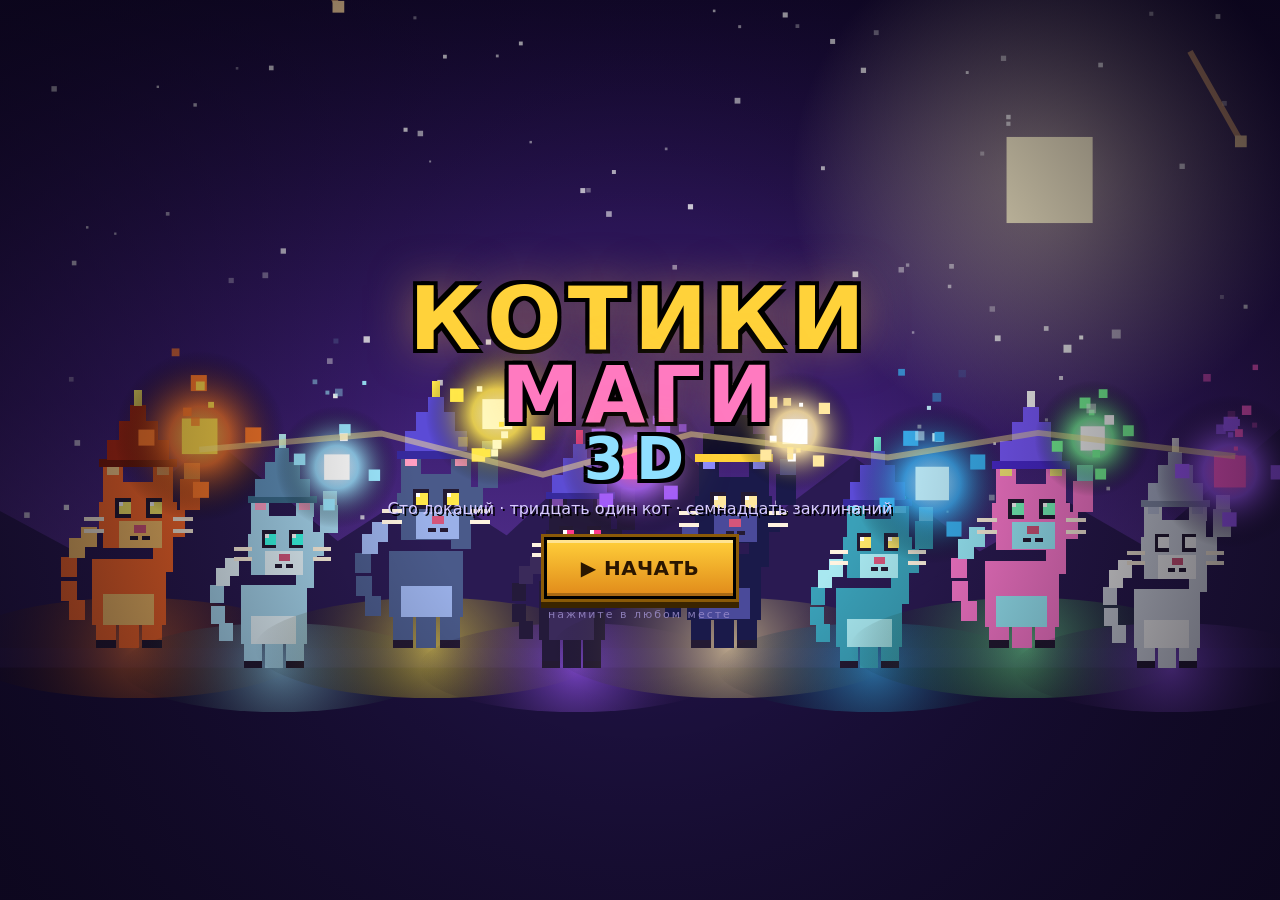
==== index.html @ e2c617bf "Add files via upload" ====
<!DOCTYPE html>
<html lang="ru">
<head>
<meta charset="utf-8">
<meta http-equiv="Cache-Control" content="no-cache, no-store, must-revalidate">
<meta name="viewport" content="width=device-width, initial-scale=1, user-scalable=no, viewport-fit=cover">

<title>Котики Маги 3D — пиксельная 3D-игра про котов-магов</title>

<!-- Чтобы игру находили поисковики и красиво показывали ссылки -->
<meta name="description" content="Котики Маги 3D — бесплатная браузерная игра: 130 локаций, 31 кот-маг, 17 заклинаний, питомцы и совместная игра с друзьями. Играть прямо в браузере, без установки.">
<meta name="keywords" content="котики маги 3d, игра про котов, браузерная игра, пиксельная 3d игра, играть бесплатно, коты маги, воксельная игра">
<meta name="author" content="Котики Маги 3D">
<meta name="theme-color" content="#2a1a5a">
<link rel="canonical" href="./">

<!-- Карточка при отправке ссылки в мессенджер или соцсеть -->
<meta property="og:type" content="website">
<meta property="og:site_name" content="Котики Маги 3D">
<meta property="og:title" content="Котики Маги 3D — играть бесплатно в браузере">
<meta property="og:description" content="130 локаций, 31 кот-маг, 17 заклинаний и игра вдвоём. Открыл и играешь — ничего скачивать не нужно.">
<meta property="og:image" content="cover.png">
<meta property="og:locale" content="ru_RU">
<meta name="twitter:card" content="summary_large_image">
<meta name="twitter:title" content="Котики Маги 3D">
<meta name="twitter:description" content="Пиксельная 3D-игра про котов-магов. Играть в браузере бесплатно.">
<meta name="twitter:image" content="cover.png">

<!-- Чтобы игру можно было поставить значком на телефон -->
<link rel="manifest" href="manifest.json">
<meta name="mobile-web-app-capable" content="yes">
<meta name="apple-mobile-web-app-capable" content="yes">
<meta name="apple-mobile-web-app-status-bar-style" content="black-translucent">
<meta name="apple-mobile-web-app-title" content="Котики Маги 3D">
<link rel="icon" href="data:image/svg+xml,<svg xmlns='http://www.w3.org/2000/svg' viewBox='0 0 100 100'><text y='.9em' font-size='90'>🐱</text></svg>">
<link rel="stylesheet" href="styles.css?v94">
</head>
<body>
<div id="app">
  <canvas id="gl"></canvas>
  <canvas id="fx"></canvas>

  <!-- ================= HUD ================= -->
  <div id="hud" class="hidden">
    <div id="hud-tl">
      <div class="cat-badge"><span id="hud-cat-icon">🐱</span></div>
      <div class="bars">
        <div class="bar bar-hp"><i id="b-hp"></i><span id="t-hp">100/100</span></div>
        <div class="bar bar-mana"><i id="b-mana"></i><span id="t-mana">60/60</span></div>
        <div class="bar bar-energy"><i id="b-energy"></i><span id="t-energy">100/100</span></div>
        <div class="bar bar-xp"><i id="b-xp"></i><span id="t-xp">Ур. 1</span></div>
      </div>
    </div>

    <div id="hud-tr">
      <div class="chip chip-gold"><span>🪙</span><b id="t-coins">0</b></div>
      <div class="chip chip-key"><span>🗝️</span><b id="t-keys">0</b></div>
      <div id="objectives"></div>
    </div>

    <div id="climate" class="hidden"><span class="cl-icons"></span><span class="cl-label"></span></div>

    <div id="hud-status"></div>

    <div id="hud-buttons">
      <button class="hbtn" data-act="pausebtn" title="Пауза (Esc)">⏸</button>
      <button class="hbtn" data-act="invgame" title="Сумка (I)">🎒</button>
      <button class="hbtn" data-act="helpgame" title="Управление">❔</button>
    </div>

    <div id="spellwrap" class="hudbar"></div>
    <div id="abilwrap" class="hudbar"></div>

    <div id="hud-controls">
      <kbd>WASD</kbd> ходить · <kbd>ПКМ</kbd> камера · <kbd>ЛКМ</kbd> лапой · <kbd>ЛКМ+ПКМ</kbd>/<kbd>T</kbd> магия ·
      <kbd>Shift</kbd> рывок · <kbd>E</kbd>/<kbd>Q</kbd> скорость · <kbd>Space</kbd> прыжок×3 · <kbd>F</kbd> отдых ·
      <kbd>R</kbd> еда · <kbd>K</kbd> взять · <kbd>I</kbd> сумка · <kbd>V</kbd> вид ·
      <kbd>Z</kbd><kbd>X</kbd><kbd>C</kbd><kbd>G</kbd><kbd>B</kbd><kbd>H</kbd> способности
    </div>

    <div id="net-badge" class="hidden"></div>

    <!-- Кто рядом: маленькая вкладка прямо в игре -->
    <button id="who-toggle" class="gone" title="Кто играет">👥<span class="cnt">1</span></button>
    <div id="who-panel">
      <div class="wp-head"><span>👥 КТО ИГРАЕТ</span><button id="who-close">✕</button></div>
      <div class="wp-list"></div>
      <div class="wp-add">
        <input id="who-nick" placeholder="ник друга" maxlength="16" autocomplete="off">
        <button id="who-send">➕</button>
      </div>
    </div>

    <!-- Табло матча -->
    <div id="match-hud" class="hidden">
      <div class="mh-top">
        <span class="mh-name"></span>
        <span class="mh-timer"></span>
      </div>
      <div class="mh-teams hidden">
        <span class="mh-red">🔴 <b>0</b></span>
        <span class="mh-goal">до 30</span>
        <span class="mh-blue">🔵 <b>0</b></span>
      </div>
      <div class="mh-board"></div>
    </div>
    <div id="tut"></div>
    <div id="hurt-vignette"></div>
    <div id="hide-vignette"></div>
  </div>



  <!-- Кошачьи выходки -->
  <button id="emote-toggle" title="Что умеет кот (Y)">🐾</button>
  <div id="emote-wheel">
    <div class="ew-title">ЧТО УМЕЕТ КОТ</div>
    <div class="ew-grid" id="emote-grid"></div>
    <div class="ew-hint">Клавиши <kbd>Y</kbd> — окно · <kbd>1</kbd>…<kbd>9</kbd> при открытом окне</div>
  </div>

  <!-- Просьба повернуть телефон -->
  <div id="rotate">
    <div class="rot-in">
      <div class="rot-ico">📱</div>
      <h2>Поверните телефон</h2>
      <p>Котикам нужен широкий экран — так видно дальше и кнопки не мешают.</p>
      <button class="btn" data-act="fullscreen">⛶ Во весь экран</button>
    </div>
  </div>

  <!-- ================= ЧАТ ================= -->
  <div id="bubbles"></div>

  <button id="chat-toggle" title="Чат (Enter)">💬<span class="cnt hidden">0</span></button>

  <div id="chat">
    <header class="chead">
      <span class="ttl">💬 ЧАТ</span>
      <button id="chat-close" title="Закрыть">✕</button>
    </header>
    <div id="chat-log"></div>
    <div id="chat-tabs">
      <button class="ctab active" data-tab="emoji">😺 Смайлики</button>
      <button class="ctab" data-tab="stickers">🐾 Стикеры</button>
    </div>
    <div id="chat-extra"></div>
    <div class="crow">
      <input id="chat-input" placeholder="написать…" maxlength="120" autocomplete="off">
      <button id="chat-send">▶</button>
    </div>
  </div>

  <!-- ================= СЕНСОРНЫЙ ПУЛЬТ ================= -->
  <div id="touch" class="hidden">
    <div id="touch-look"></div>
    <div id="touch-stick"><div id="touch-knob"></div></div>
    <div id="touch-pads"></div>
  </div>

  <!-- ================= ЭКРАНЫ ================= -->
  <div id="screens">

    <!-- Главное меню -->
    <section class="screen active" id="scr-menu">
      <div class="menu-wrap">
        <h1 class="title">
          <span class="t1">КОТИКИ</span>
          <span class="t2">МАГИ</span>
          <span class="t3">3D</span>
        </h1>
        <p class="subtitle">Кубический мир, милые коты и очень много магии</p>
        <div class="menu-buttons">
          <button class="btn btn-big" data-act="play">▶ ИГРАТЬ</button>
          <button class="btn" data-act="shop">🛒 Магазин</button>
          <button class="btn" data-act="gacha">🎰 Колесо и сундуки</button>
          <button class="btn" data-act="pets">🐾 Питомцы</button>
          <button class="btn" data-act="skills">⭐ Навыки</button>
          <button class="btn" data-act="cats">🐱 Коты</button>
          <button class="btn" data-act="inv">🎒 Сумка</button>
          <button class="btn" data-act="settings">⚙ Настройки</button>
          <button class="btn btn-ghost" data-act="help">❔ Управление</button>
          <button class="btn btn-ghost" data-act="slots">💾 Мои игры</button>
          <button class="btn btn-ghost" data-act="direct">🎮 Играть вдвоём</button>
          <button class="btn btn-ghost" data-act="servers">🌍 Сервера</button>
          <button class="btn btn-ghost" data-act="server">🌐 Друзья<span id="mail-badge" class="mail-badge hidden">0</span></button>
          <button class="btn btn-ghost" data-act="profile">👤 Профиль</button>
        </div>
        <div class="code-box">
          <div class="code-row">
            <span class="code-ic" title="Секретный код">🎁</span>
            <input id="code-input" class="f-input" placeholder="секретный код…" maxlength="24" autocomplete="off" spellcheck="false">
            <button class="btn btn-sm btn-good" data-act="code">Ввести</button>
          </div>
          <div class="code-msg" id="code-msg"></div>
        </div>
        <div class="menu-stats" id="menu-stats"></div>
      </div>
    </section>

    <!-- Выбор локации -->
    <section class="screen" id="scr-locations">
      <div class="panel panel-wide">
        <header class="panel-head">
          <button class="btn btn-back" data-act="back">← Назад</button>
          <h2>ВЫБОР ЛОКАЦИИ</h2>
          <div class="head-right"><span class="chip chip-gold"><span>🪙</span><b class="c-coins">0</b></span></div>
        </header>
        <div class="loc-legend">
          <span><i class="dot done"></i> пройдена</span>
          <span><i class="dot open"></i> доступна</span>
          <span><i class="dot lock"></i> закрыта</span>
          <span><i class="dot boss"></i> логово босса</span>
        </div>
        <div class="panel-body" id="loc-list"></div>
      </div>
    </section>

    <!-- Магазин -->
    <section class="screen" id="scr-shop">
      <div class="panel panel-wide">
        <header class="panel-head">
          <button class="btn btn-back" data-act="back">← Назад</button>
          <h2>🛒 ЛАВКА СТАРОГО КОТА</h2>
          <div class="head-right"><span class="chip chip-gold"><span>🪙</span><b class="c-coins">0</b></span></div>
        </header>
        <div class="tabs" id="shop-tabs">
          <button class="tab active" data-tab="items">Припасы</button>
          <button class="tab" data-tab="spells">Заклинания</button>
          <button class="tab" data-tab="abils">Способности</button>
          <button class="tab" data-tab="pets">Питомцы</button>
          <button class="tab" data-tab="cats">Коты</button>
          <button class="tab" data-tab="packs">🎁 Наборы</button>
          <button class="tab" data-tab="skins">👗 Костюмы</button>
          <button class="tab" data-tab="accs">🎩 Аксессуары</button>
          <button class="tab" data-tab="petaccs">🐾 Питомцам</button>
          <button class="tab" data-tab="sell">Продать</button>
        </div>
        <div class="panel-body" id="shop-list"></div>
      </div>
    </section>

    <!-- Питомцы -->
    <section class="screen" id="scr-pets">
      <div class="panel panel-wide">
        <header class="panel-head">
          <button class="btn btn-back" data-act="back">← Назад</button>
          <h2>🐾 ПИТОМЦЫ</h2>
          <div class="head-right"><span class="chip chip-gold"><span>🪙</span><b class="c-coins">0</b></span></div>
        </header>
        <div class="slots" id="pet-slots"></div>
        <div class="panel-body" id="pet-list"></div>
      </div>
    </section>

    <!-- Навыки -->
    <section class="screen" id="scr-skills">
      <div class="panel">
        <header class="panel-head">
          <button class="btn btn-back" data-act="back">← Назад</button>
          <h2>⭐ НАВЫКИ</h2>
          <div class="head-right"><span class="chip chip-sp">Очки: <b id="t-sp">0</b></span></div>
        </header>
        <div class="panel-body" id="skill-list"></div>
      </div>
    </section>

    <!-- Коты -->
    <section class="screen" id="scr-cats">
      <div class="panel panel-wide">
        <header class="panel-head">
          <button class="btn btn-back" data-act="back">← Назад</button>
          <h2>🐱 КОТЫ-МАГИ</h2>
          <div class="head-right"><span class="chip chip-gold"><span>🪙</span><b class="c-coins">0</b></span></div>
        </header>
        <div class="panel-body" id="cat-list"></div>
      </div>
    </section>

    <!-- Сумка -->
    <section class="screen" id="scr-inv">
      <div class="panel">
        <header class="panel-head">
          <button class="btn btn-back" data-act="back">← Назад</button>
          <h2>🎒 СУМКА</h2>
          <div class="head-right"><span class="chip chip-gold"><span>🪙</span><b class="c-coins">0</b></span></div>
        </header>
        <div class="panel-body" id="inv-list"></div>
      </div>
    </section>

    <!-- Настройки -->
    <section class="screen" id="scr-settings">
      <div class="panel">
        <header class="panel-head">
          <button class="btn btn-back" data-act="back">← Назад</button>
          <h2>⚙ НАСТРОЙКИ</h2>
          <div class="head-right"></div>
        </header>
        <div class="panel-body" id="settings-list"></div>
      </div>
    </section>

    <!-- Управление -->
    <section class="screen" id="scr-help">
      <div class="panel">
        <header class="panel-head">
          <button class="btn btn-back" data-act="back">← Назад</button>
          <h2>❔ УПРАВЛЕНИЕ</h2>
          <div class="head-right"></div>
        </header>
        <div class="panel-body" id="help-body"></div>
      </div>
    </section>

    <!-- Пауза -->
    <section class="screen dim" id="scr-pause">
      <div class="panel panel-narrow">
        <header class="panel-head"><h2>⏸ ПАУЗА</h2></header>
        <div class="panel-body col">
          <button class="btn btn-big" data-act="resume">▶ Продолжить</button>
          <button class="btn" data-act="inv">🎒 Сумка</button>
          <button class="btn" data-act="skills">⭐ Навыки</button>
          <button class="btn" data-act="pets">🐾 Питомцы</button>
          <button class="btn" data-act="settings">⚙ Настройки</button>
          <button class="btn" data-act="help">❔ Управление</button>
          <button class="btn btn-danger" data-act="quit">✖ Выйти в меню</button>
        </div>
      </div>
    </section>

    <!-- Победа -->
    <section class="screen dim" id="scr-win">
      <div class="panel panel-narrow">
        <header class="panel-head"><h2>🏆 ЛОКАЦИЯ ПРОЙДЕНА!</h2></header>
        <div class="panel-body col" id="win-body"></div>
      </div>
    </section>

    <!-- Поражение -->
    <section class="screen dim" id="scr-lose">
      <div class="panel panel-narrow">
        <header class="panel-head"><h2>😿 КОТ ПОБЕЖДЁН</h2></header>
        <div class="panel-body col" id="lose-body"></div>
      </div>
    </section>


    <!-- Колесо и сундуки -->
    <section class="screen" id="scr-gacha">
      <div class="panel panel-wide">
        <header class="panel-head">
          <button class="btn btn-back" data-act="back">← Назад</button>
          <h2>🎰 КОЛЕСО УДАЧИ</h2>
          <div class="head-right"><span class="chip chip-gold"><span>🪙</span><b class="c-coins">0</b></span></div>
        </header>
        <div class="panel-body" id="gacha-body"></div>
      </div>
    </section>

    <!-- Слоты сохранений -->
    <section class="screen" id="scr-slots">
      <div class="panel">
        <header class="panel-head">
          <button class="btn btn-back" data-act="back">← Назад</button>
          <h2>💾 ВЫБОР ИГРЫ</h2>
          <div class="head-right"></div>
        </header>
        <div class="panel-body" id="slot-list"></div>
      </div>
    </section>



    <!-- Заставка при запуске -->
    <section class="screen" id="scr-intro">
      <canvas id="intro-art"></canvas>
      <div class="intro-over">
        <h1 class="intro-title">
          <span class="i1">КОТИКИ</span>
          <span class="i2">МАГИ</span>
          <span class="i3">3D</span>
        </h1>
        <p class="intro-sub">Сто локаций · тридцать один кот · семнадцать заклинаний</p>
        <button class="btn btn-big intro-go" data-act="introgo">▶ НАЧАТЬ</button>
        <div class="intro-hint">нажмите в любом месте</div>
      </div>
    </section>

    <!-- Вход в аккаунт -->
    <section class="screen" id="scr-login">
      <div class="panel">
        <header class="panel-head">
          <div style="min-width:120px"></div>
          <h2>🐾 ВХОД В ИГРУ</h2>
          <div class="head-right"></div>
        </header>
        <div class="panel-body" id="login-body"></div>
      </div>
    </section>

    <!-- Создание аккаунта -->
    <section class="screen" id="scr-signup">
      <div class="panel">
        <header class="panel-head">
          <button class="btn btn-back hidden" data-act="tologin">← Назад</button>
          <h2>✨ НОВЫЙ АККАУНТ</h2>
          <div class="head-right"></div>
        </header>
        <div class="panel-body" id="signup-body"></div>
      </div>
    </section>

    <!-- Профиль -->
    <section class="screen" id="scr-profile">
      <div class="panel">
        <header class="panel-head">
          <button class="btn btn-back" data-act="back">← Назад</button>
          <h2>👤 ПРОФИЛЬ</h2>
          <div class="head-right"></div>
        </header>
        <div class="panel-body" id="profile-body"></div>
      </div>
    </section>

    <!-- День рождения -->
    <section class="screen" id="scr-birthday">
      <div class="bd-wrap">
        <div class="bd-cake">🎂</div>
        <h1 class="bd-title">С ДНЁМ РОЖДЕНИЯ!</h1>
        <div class="bd-name"></div>
        <p class="bd-text"></p>
        <button class="btn btn-big" data-act="bdclaim">🎁 Забрать подарки</button>
        <div class="bd-list"></div>
      </div>
      <div class="bd-confetti"></div>
    </section>


    <!-- Сервер: кто играет и друзья -->
    <!-- Выбор сервера: игроку не нужен никакой адрес -->
    <!-- Настройка профиля -->
    <section class="screen" id="scr-edit">
      <div class="panel">
        <header class="panel-head">
          <button class="btn btn-back" data-act="back">← Назад</button>
          <h2>🎨 МОЙ ПРОФИЛЬ</h2>
          <div class="head-right"></div>
        </header>
        <div class="panel-body" id="edit-body"></div>
      </div>
    </section>

    <section class="screen" id="scr-servers">
      <div class="panel panel-wide">
        <header class="panel-head">
          <button class="btn btn-back" data-act="back">← Назад</button>
          <h2>🌍 СЕРВЕРА</h2>
          <div class="head-right"><span id="net-dot2" class="net-dot"></span></div>
        </header>
        <div class="panel-body" id="servers-body"></div>
      </div>
    </section>

    <!-- Переписка с другом -->
    <section class="screen" id="scr-talk">
      <div class="panel">
        <header class="panel-head">
          <button class="btn btn-back" data-act="back">← Назад</button>
          <h2 id="talk-title">✉ ПЕРЕПИСКА</h2>
          <div class="head-right"><span id="talk-where" class="talk-where"></span></div>
        </header>
        <div class="talk-log" id="talk-log"></div>
        <div class="talk-send">
          <input id="talk-input" placeholder="написать другу…" maxlength="400" autocomplete="off">
          <button id="talk-go">➤</button>
        </div>
      </div>
    </section>

    <section class="screen" id="scr-server">
      <div class="panel panel-wide">
        <header class="panel-head">
          <button class="btn btn-back" data-act="back">← Назад</button>
          <h2>🌐 СЕРВЕР</h2>
          <div class="head-right"><span id="net-dot" class="net-dot"></span></div>
        </header>
        <div class="tabs" id="server-tabs">
          <button class="tab active" data-tab="online">👥 Кто играет</button>
          <button class="tab" data-tab="friends">🐾 Друзья</button>
          <button class="tab" data-tab="add">➕ Добавить</button>
        </div>
        <div class="panel-body" id="server-body"></div>
      </div>
    </section>

    <!-- Как играть: на сервере или одному -->
    <section class="screen" id="scr-mode">
      <div class="panel">
        <header class="panel-head">
          <button class="btn btn-back" data-act="back">← Назад</button>
          <h2 id="mode-title">КАК ИГРАЕМ?</h2>
          <div class="head-right"></div>
        </header>
        <div class="panel-body" id="mode-body"></div>
      </div>
    </section>

    <!-- Игра напрямую, по коду -->
    <section class="screen" id="scr-direct">
      <div class="panel">
        <header class="panel-head">
          <button class="btn btn-back" data-act="back">← Назад</button>
          <h2>🎮 ИГРАТЬ ВДВОЁМ</h2>
          <div class="head-right"></div>
        </header>
        <div class="panel-body" id="direct-body"></div>
      </div>
    </section>

    <!-- Итоги матча -->
    <section class="screen" id="scr-match">
      <div class="panel">
        <header class="panel-head">
          <div style="min-width:120px"></div>
          <h2 id="match-title">ИТОГИ</h2>
          <div class="head-right"></div>
        </header>
        <div class="panel-body" id="match-body"></div>
      </div>
      <div class="bd-confetti" id="match-confetti"></div>
    </section>

    <!-- Награда за секретный код -->
    <section class="screen" id="scr-code">
      <div class="panel">
        <header class="panel-head">
          <div style="min-width:120px"></div>
          <h2>🎁 СЕКРЕТНЫЙ КОД</h2>
          <div class="head-right"></div>
        </header>
        <div class="panel-body" id="code-body"></div>
      </div>
      <div class="bd-confetti" id="code-confetti"></div>
    </section>

    <!-- Загрузка -->
    <section class="screen" id="scr-loading">
      <canvas id="load-art"></canvas>
      <div class="loading">
        <div class="loading-text">Плетём кубический мир…</div>
        <div class="loading-bar"><i></i></div>
        <div class="loading-tip"></div>
      </div>
    </section>
  </div>

  <div id="reveal" class="hidden">
    <div class="rv-glow"></div>
    <div class="rv-burst"></div>
    <div class="rv-top"><span class="rv-rarity"></span></div>
    <div class="rv-bottom">
      <div class="rv-name"></div>
      <div class="rv-desc"></div>
      <div class="rv-hint">нажмите, чтобы продолжить</div>
    </div>
    <div class="rv-queue"></div>
  </div>
  <div id="modal" class="hidden">
    <div class="panel panel-narrow">
      <header class="panel-head"><h2 id="mo-title">ВОПРОС</h2></header>
      <div class="panel-body col">
        <p id="mo-text"></p>
        <input id="mo-input" class="mo-input" maxlength="22">
        <div class="mo-btns">
          <button class="btn btn-good" id="mo-ok">Хорошо</button>
          <button class="btn btn-ghost" id="mo-cancel">Отмена</button>
        </div>
      </div>
    </div>
  </div>

  <div id="toasts"></div>
  <div id="bigmsg" class="hidden"><div class="bm-inner"><h3></h3><p></p></div></div>
  <div id="fps" class="hidden">60</div>
  <div id="fatal" class="hidden"></div>
</div>

<script src="src/core/math.js?v94"></script>
<script src="src/core/device.js?v94"></script>
<script src="src/core/gl.js?v94"></script>
<script src="src/core/input.js?v94"></script>
<script src="src/core/synth.js?v94"></script>
<script src="src/core/sounds.js?v94"></script>
<script src="src/core/voices.js?v94"></script>
<script src="src/core/audio.js?v94"></script>
<script src="src/world/palette.js?v94"></script>
<script src="src/world/voxmodel.js?v94"></script>
<script src="src/world/models.js?v94"></script>
<script src="src/world/catbuild.js?v94"></script>
<script src="src/world/emotes.js?v94"></script>
<script src="src/world/cats.js?v94"></script>
<script src="src/world/wardrobe.js?v94"></script>
<script src="src/world/biomes.js?v94"></script>
<script src="src/world/worldgen.js?v94"></script>
<script src="src/game/state.js?v94"></script>
<script src="src/game/gacha.js?v94"></script>
<script src="src/game/codes.js?v94"></script>
<script src="src/game/account.js?v94"></script>
<script src="src/game/saves.js?v94"></script>
<script src="src/game/tutorial.js?v94"></script>
<script src="src/game/entities.js?v94"></script>
<script src="src/game/fx.js?v94"></script>
<script src="src/game/magic.js?v94"></script>
<script src="src/game/abilities.js?v94"></script>
<script src="src/game/player.js?v94"></script>
<script src="src/game/game.js?v94"></script>
<script src="src/game/localhub.js?v94"></script>
<script src="src/game/p2p.js?v94"></script>
<script src="src/core/i18n.js?v94"></script>
<script src="src/core/lang-en.js?v94"></script>
<script src="src/core/lang-tr.js?v94"></script>
<script src="src/game/servers.js?v94"></script>
<script src="src/game/net.js?v94"></script>
<script src="src/ui/keyart.js?v94"></script>
<script src="src/ui/stickers.js?v94"></script>
<script src="src/ui/chat.js?v94"></script>
<script src="src/ui/touch.js?v94"></script>
<script src="src/ui/ui.js?v94"></script>
<script src="src/main.js?v94"></script>
</body>
</html>
---- styles.css ----
/* ============================================================
   КОТИКИ МАГИ 3D — интерфейс (пиксельно-кубический стиль)
   ============================================================ */
:root{
  --ink:#0d0a1a;
  --ink2:#171130;
  --panel:#1d1640;
  --panel2:#261c52;
  --gold:#ffd23a;
  --gold-d:#c9971a;
  --mint:#6ae0a8;
  --pink:#ff7ac0;
  --cyan:#6ae0ff;
  --red:#ff4a5a;
  --orange:#ff9a3a;
  --violet:#a06aff;
  --text:#f2ecff;
  --dim:#a79cd0;
  --edge:#000;
}

*{box-sizing:border-box;margin:0;padding:0}
html,body{width:100%;height:100%;overflow:hidden;background:#05040c}
body{
  font-family:"Trebuchet MS","Segoe UI Semibold","Segoe UI",system-ui,sans-serif;
  color:var(--text);
  -webkit-font-smoothing:none;
  user-select:none;
  cursor:default;
}
#app{position:fixed;inset:0}

canvas#gl{position:absolute;inset:0;width:100%;height:100%;display:block;image-rendering:pixelated;image-rendering:crisp-edges}
canvas#fx{position:absolute;inset:0;width:100%;height:100%;display:block;pointer-events:none;image-rendering:pixelated}

.hidden{display:none !important}

/* ---------- общие кнопки ---------- */
.btn{
  font:inherit;font-weight:700;font-size:17px;letter-spacing:.4px;
  color:var(--text);
  background:linear-gradient(180deg,var(--panel2),var(--panel));
  border:0;padding:11px 20px;cursor:pointer;
  box-shadow:
    0 0 0 3px var(--edge),
    0 0 0 6px #3a2d78,
    0 6px 0 6px #120c2c,
    inset 0 3px 0 rgba(255,255,255,.13),
    inset 0 -3px 0 rgba(0,0,0,.35);
  transition:transform .06s, filter .12s;
  image-rendering:pixelated;
}
.btn:hover{filter:brightness(1.22);transform:translateY(-2px)}
.btn:active{transform:translateY(2px);box-shadow:0 0 0 3px var(--edge),0 0 0 6px #3a2d78,0 2px 0 6px #120c2c,inset 0 3px 0 rgba(0,0,0,.3)}
.btn:disabled{filter:grayscale(.8) brightness(.6);cursor:not-allowed;transform:none}
.btn-big{font-size:24px;padding:16px 34px;
  background:linear-gradient(180deg,#ffcf3a,#e08a1a);color:#2a1600;
  box-shadow:0 0 0 3px var(--edge),0 0 0 6px #8a5a08,0 6px 0 6px #3a2400,inset 0 3px 0 rgba(255,255,255,.45),inset 0 -3px 0 rgba(0,0,0,.25)}
.btn-danger{background:linear-gradient(180deg,#ff5a6a,#b02030);box-shadow:0 0 0 3px var(--edge),0 0 0 6px #7a1420,0 6px 0 6px #3a0a10,inset 0 3px 0 rgba(255,255,255,.25)}
.btn-good{background:linear-gradient(180deg,#6ae0a8,#2a9a68);color:#062218;box-shadow:0 0 0 3px var(--edge),0 0 0 6px #1c6a48,0 6px 0 6px #072c1e,inset 0 3px 0 rgba(255,255,255,.35)}
.btn-ghost{background:linear-gradient(180deg,#2a2350,#1a1438);font-size:15px;padding:9px 16px}
.btn-back{font-size:15px;padding:8px 14px}
.btn-sm{font-size:14px;padding:7px 12px}

kbd{
  display:inline-block;background:#2a2150;border:0;padding:1px 7px;margin:0 1px;
  font:inherit;font-size:.86em;font-weight:700;color:var(--gold);
  box-shadow:0 0 0 2px #000,0 2px 0 2px #0d0a20;
}

/* ============================================================
   HUD
   ============================================================ */
#hud{position:absolute;inset:0;pointer-events:none;z-index:5}

#hud-tl{position:absolute;left:18px;top:16px;display:flex;gap:12px;align-items:flex-start}
.cat-badge{
  width:62px;height:62px;display:grid;place-items:center;font-size:34px;
  background:linear-gradient(180deg,#3a2d78,#221a4e);
  box-shadow:0 0 0 3px #000,0 0 0 6px var(--gold),0 0 22px rgba(255,210,60,.3);
}
.bars{display:flex;flex-direction:column;gap:5px}
.bar{
  position:relative;width:246px;height:20px;background:#0c0820;
  box-shadow:0 0 0 3px #000, inset 0 0 0 2px #2a2050;
  overflow:hidden;
}
.bar i{display:block;height:100%;width:100%;transition:width .18s ease-out;
  background-size:14px 100%;
  background-image:linear-gradient(90deg,rgba(255,255,255,.16) 0 2px,transparent 2px 14px);
}
.bar span{position:absolute;inset:0;display:grid;place-items:center;font-size:12.5px;font-weight:700;
  text-shadow:1px 1px 0 #000,-1px 1px 0 #000,1px -1px 0 #000,-1px -1px 0 #000;letter-spacing:.3px}
.bar-hp i{background-color:#ff3a52}
.bar-mana i{background-color:#3a8aff}
.bar-energy i{background-color:#ffc42a}
.bar-xp{height:13px;width:246px}
.bar-xp i{background-color:#8affc0}
.bar-xp span{font-size:10.5px}

#hud-tr{position:absolute;right:18px;top:16px;display:flex;flex-direction:column;gap:8px;align-items:flex-end}
.chip{
  display:inline-flex;align-items:center;gap:7px;padding:7px 13px;font-weight:800;font-size:16px;
  background:linear-gradient(180deg,#2a2158,#1a1440);
  box-shadow:0 0 0 3px #000,0 0 0 5px #3a2d78;
}
.chip-gold{color:var(--gold)}
.chip-key{color:#ffe08a}
.chip-sp{color:var(--mint)}

#objectives{
  margin-top:4px;min-width:220px;padding:11px 14px;font-size:14.5px;line-height:1.65;
  background:rgba(13,10,26,.74);
  box-shadow:0 0 0 3px #000,0 0 0 5px #3a2d78;
}
#objectives .obj{display:flex;justify-content:space-between;gap:16px}
#objectives .obj b{color:var(--gold)}
#objectives .obj.done b{color:var(--mint)}
#objectives .obj-title{color:var(--cyan);font-weight:800;margin-bottom:5px;font-size:13px;letter-spacing:.5px}

#climate{
  position:absolute;left:18px;top:104px;display:flex;align-items:center;gap:8px;
  padding:5px 12px;background:rgba(13,10,26,.80);box-shadow:0 0 0 2px #000,0 0 0 4px #3a2d78;
  font-size:13px;font-weight:800;white-space:nowrap;
}
#climate.cold{box-shadow:0 0 0 2px #000,0 0 0 4px #4ac8ff}
#climate.hot{box-shadow:0 0 0 2px #000,0 0 0 4px #ff7a2a}
#climate.danger{animation:clpulse .7s ease-in-out infinite}
@keyframes clpulse{0%,100%{filter:brightness(1)}50%{filter:brightness(1.7)}}
.cl-icons{font-size:16px;letter-spacing:1px}
.cl-icons .off{opacity:.22;filter:grayscale(1)}
.cl-label{color:var(--dim);font-size:12px}
.cl-label b{color:var(--text)}

#hud-status{position:absolute;left:18px;top:142px;display:flex;flex-direction:column;gap:5px;font-size:14px;font-weight:700}
.st-tag{padding:4px 11px;background:rgba(13,10,26,.78);box-shadow:0 0 0 2px #000;display:inline-flex;gap:7px;align-items:center;width:max-content}
.st-speed{color:var(--cyan)}
.st-hide{color:var(--mint)}
.st-burn{color:var(--orange)}
.st-freeze{color:var(--cyan)}
.st-poison{color:#9de04a}
.st-rest{color:var(--pink)}
.st-dash{color:#ffd8a0}
@keyframes pop{0%{transform:scale(1)}40%{transform:scale(1.28)}100%{transform:scale(1)}}
.pop{animation:pop .3s}

#hud-buttons{position:absolute;left:50%;top:16px;transform:translateX(-50%);display:flex;gap:8px;pointer-events:auto}
.hbtn{
  width:48px;height:48px;font-size:22px;line-height:1;cursor:pointer;border:0;
  touch-action:manipulation;
  background:linear-gradient(180deg,#2a2158,#171038);color:var(--text);
  box-shadow:0 0 0 3px #000,0 0 0 5px #3a2d78,0 4px 0 5px #120c2c;
  transition:transform .07s,filter .12s;
}
.hbtn:hover{filter:brightness(1.35);transform:translateY(-2px)}
.hbtn:active{transform:translateY(2px)}

/* ---------- компактные сворачиваемые панели ---------- */
#hud{--hud-scale:1}
.hudbar{
  position:absolute;display:flex;flex-direction:column;align-items:center;gap:4px;
  pointer-events:auto;z-index:6;
}
.hudbar.pos-bc{left:50%;bottom:12px;transform:translateX(-50%) scale(var(--hud-scale));transform-origin:bottom center}
.hudbar.pos-bl{left:14px;bottom:12px;transform:scale(var(--hud-scale));transform-origin:bottom left}
.hudbar.pos-br{right:14px;bottom:12px;transform:scale(var(--hud-scale));transform-origin:bottom right}
.hudbar.pos-lm{left:14px;top:52%;transform:translateY(-50%) scale(var(--hud-scale));transform-origin:left center}
.hudbar.pos-rm{right:14px;top:52%;transform:translateY(-50%) scale(var(--hud-scale));transform-origin:right center}
.hudbar.pos-lm .bar-body,.hudbar.pos-rm .bar-body{flex-direction:column}
.hudbar.pos-lm .bar-view,.hudbar.pos-rm .bar-view{flex-direction:column}
.hudbar.pos-lm .bar-nav,.hudbar.pos-rm .bar-nav{width:100%}

.bar-body{display:flex;align-items:center;gap:5px}
.bar-view{display:flex;gap:6px;flex-wrap:wrap;justify-content:center;
  max-width:min(78vw,900px);max-height:70vh;align-content:center}
.bar-nav{
  font:inherit;font-weight:800;font-size:15px;line-height:1;color:var(--gold);
  background:linear-gradient(180deg,#2a2158,#171038);border:0;cursor:pointer;
  padding:0;width:22px;height:52px;
  box-shadow:0 0 0 2px #000,0 0 0 4px #3a2d78;
}
.bar-nav:hover{filter:brightness(1.4)}
.bar-nav:active{transform:translateY(1px)}

.bar-foot{display:flex;align-items:center;gap:6px}
.bar-label{
  font-size:12px;font-weight:800;color:var(--cyan);white-space:nowrap;
  background:rgba(10,8,20,.72);padding:2px 8px;box-shadow:0 0 0 2px #000;
  max-width:170px;overflow:hidden;text-overflow:ellipsis;
}
.bar-toggle{
  font:inherit;font-weight:800;font-size:12px;line-height:1;color:var(--text);
  background:linear-gradient(180deg,#2a2158,#171038);border:0;cursor:pointer;
  padding:3px 10px;box-shadow:0 0 0 2px #000,0 0 0 4px #3a2d78;
}
.bar-toggle:hover{filter:brightness(1.4)}
.hudbar.collapsed .bar-nav{display:none}
.hudbar.collapsed .bar-label{display:none}

/* плитка (заклинание или способность) */
.tile{
  width:54px;height:54px;position:relative;display:grid;place-items:center;font-size:25px;
  background:linear-gradient(180deg,#2a2158,#171038);
  box-shadow:0 0 0 2px #000,0 0 0 4px #3a2d78;cursor:pointer;
}
.tile:hover{filter:brightness(1.25)}
.tile .k{position:absolute;top:1px;left:4px;font-size:10px;font-weight:800;color:var(--dim)}
.tile .cost{position:absolute;bottom:1px;right:4px;font-size:10px;font-weight:800;color:#7ab8ff}
.tile .cdn{position:absolute;bottom:1px;right:4px;font-size:10px;font-weight:800;color:#ff9a9a}
.tile .cd{position:absolute;inset:0;background:rgba(0,0,0,.74);transform-origin:bottom;pointer-events:none}
.tile.sel{box-shadow:0 0 0 2px #000,0 0 0 4px var(--gold),0 0 16px rgba(255,210,60,.6);transform:translateY(-4px)}
.tile.no-mana{filter:grayscale(.7) brightness(.62)}
.tile.ready{box-shadow:0 0 0 2px #000,0 0 0 4px var(--mint)}
.tile.on{box-shadow:0 0 0 2px #000,0 0 0 4px var(--gold),0 0 16px rgba(255,210,60,.65)}

#hud-controls{
  position:absolute;left:50%;top:150px;transform:translateX(-50%);
  font-size:12px;color:#bdb2e0;max-width:76vw;text-align:center;line-height:1.7;
  background:rgba(10,8,20,.62);padding:5px 14px;box-shadow:0 0 0 2px #000;
  transition:opacity .8s;
}
#hud-controls.faded{opacity:0;pointer-events:none}

#hurt-vignette{position:absolute;inset:0;pointer-events:none;opacity:0;
  background:radial-gradient(ellipse at center,transparent 45%,rgba(255,20,50,.75) 100%);
  transition:opacity .32s}
#hide-vignette{position:absolute;inset:0;pointer-events:none;opacity:0;
  background:radial-gradient(ellipse at center,transparent 40%,rgba(20,80,40,.72) 100%);
  transition:opacity .5s}

/* ============================================================
   ЭКРАНЫ
   ============================================================ */
#screens{position:absolute;inset:0;z-index:10;pointer-events:none}
.screen{position:absolute;inset:0;display:none;place-items:center;pointer-events:auto;overflow:auto;padding:24px}
.screen.active{display:grid}
.screen.dim{background:rgba(6,4,14,.82)}
#scr-locations.active,#scr-shop.active,#scr-pets.active,#scr-skills.active,
#scr-cats.active,#scr-inv.active,#scr-settings.active,#scr-help.active,#scr-loading.active{
  background:
    radial-gradient(1200px 700px at 50% -10%,rgba(120,80,220,.42),transparent 65%),
    linear-gradient(180deg,rgba(18,12,44,.94),rgba(7,5,15,.97));
}
/* главное меню — сквозь него видно живую 3D-сцену с котом */
#scr-menu.active{
  background:
    radial-gradient(900px 600px at 50% 8%,rgba(120,80,220,.30),transparent 70%),
    linear-gradient(180deg,rgba(14,9,34,.72) 0%,rgba(14,9,34,.35) 42%,rgba(7,5,15,.80) 100%);
  align-content:start;
  padding-top:min(7vh,70px);
}

/* ---------- главное меню ---------- */
.menu-wrap{text-align:center;padding:20px}
.title{font-size:clamp(46px,9vw,110px);line-height:.94;letter-spacing:5px;margin-bottom:6px;display:flex;flex-direction:column}
.title span{display:block;text-shadow:
   4px 0 0 #000,-4px 0 0 #000,0 4px 0 #000,0 -4px 0 #000,
   4px 4px 0 #000,-4px -4px 0 #000,4px -4px 0 #000,-4px 4px 0 #000,
   0 10px 0 #2a1a60, 0 16px 26px rgba(0,0,0,.6);}
.title .t1{color:var(--gold)}
.title .t2{color:var(--pink)}
.title .t3{color:var(--cyan);font-size:.5em;letter-spacing:14px;margin-top:2px}
.subtitle{color:var(--dim);font-size:17px;margin-bottom:30px;letter-spacing:.6px}
.menu-buttons{display:flex;flex-wrap:wrap;gap:13px;justify-content:center;max-width:640px;margin:0 auto}
.menu-buttons .btn-big{flex-basis:100%;margin-bottom:8px}
.menu-stats{margin-top:26px;color:var(--dim);font-size:14px;line-height:1.9}
.menu-stats b{color:var(--gold)}

/* ---------- панели ---------- */
.panel{
  width:min(840px,96vw);max-height:92vh;display:flex;flex-direction:column;
  background:linear-gradient(180deg,#1d1640,#140e30);
  box-shadow:0 0 0 4px #000,0 0 0 8px #3a2d78,0 18px 0 8px rgba(0,0,0,.45),0 0 60px rgba(120,80,220,.25);
}
.panel-wide{width:min(1180px,97vw)}
.panel-narrow{width:min(480px,94vw)}
.panel-head{display:flex;align-items:center;gap:16px;padding:14px 18px;background:rgba(0,0,0,.32);box-shadow:inset 0 -3px 0 #3a2d78}
.panel-head h2{flex:1;text-align:center;font-size:23px;letter-spacing:2.4px;color:var(--gold);
  text-shadow:2px 2px 0 #000,-2px 2px 0 #000,2px -2px 0 #000,-2px -2px 0 #000}
.head-right{min-width:120px;display:flex;justify-content:flex-end}
.panel-body{padding:18px;overflow-y:auto;overflow-x:hidden}
.panel-body.col{display:flex;flex-direction:column;gap:12px;align-items:stretch}

.panel-body::-webkit-scrollbar{width:14px}
.panel-body::-webkit-scrollbar-track{background:#0c0820}
.panel-body::-webkit-scrollbar-thumb{background:#3a2d78;box-shadow:inset 0 0 0 2px #000}

/* ---------- вкладки ---------- */
.tabs{display:flex;gap:6px;padding:12px 18px 0;flex-wrap:wrap}
.tab{font:inherit;font-weight:700;font-size:15px;color:var(--dim);background:#1a1438;border:0;padding:9px 17px;cursor:pointer;
  box-shadow:0 0 0 2px #000}
.tab:hover{color:var(--text);background:#241c50}
.tab.active{color:#2a1600;background:linear-gradient(180deg,#ffcf3a,#e0a01a);box-shadow:0 0 0 2px #000,0 0 0 4px #8a5a08}

/* ---------- локации ---------- */
.loc-legend{display:flex;gap:20px;justify-content:center;padding:10px;font-size:13.5px;color:var(--dim)}
.loc-legend .dot{display:inline-block;width:12px;height:12px;margin-right:5px;box-shadow:0 0 0 2px #000;vertical-align:-1px}
.dot.done{background:var(--mint)}.dot.open{background:var(--gold)}.dot.lock{background:#4a4270}.dot.boss{background:var(--red)}

.region{margin-bottom:22px}
.region-head{display:flex;align-items:center;gap:12px;margin-bottom:10px;padding-bottom:6px;box-shadow:inset 0 -2px 0 #3a2d78}
.region-head h3{font-size:18px;letter-spacing:1.2px;color:var(--cyan)}
.region-head .prog{margin-left:auto;font-size:13px;color:var(--dim)}
.loc-grid{display:grid;grid-template-columns:repeat(10,1fr);gap:8px}
@media(max-width:900px){.loc-grid{grid-template-columns:repeat(5,1fr)}}
.loc{
  position:relative;aspect-ratio:1;display:flex;flex-direction:column;align-items:center;justify-content:center;
  background:linear-gradient(180deg,#2a2158,#181038);cursor:pointer;font-weight:800;
  box-shadow:0 0 0 2px #000,0 0 0 4px #3a2d78;transition:transform .08s,filter .12s;
}
.loc:hover{transform:translateY(-3px) scale(1.05);filter:brightness(1.3);z-index:2}
.loc .n{font-size:20px}
.loc .st{font-size:11px;letter-spacing:-1px;color:var(--gold);height:12px}
.loc.locked{filter:grayscale(.9) brightness(.45);cursor:not-allowed}
.loc.locked:hover{transform:none}
.loc.open{box-shadow:0 0 0 2px #000,0 0 0 4px var(--gold)}
.loc.done{background:linear-gradient(180deg,#2a6a52,#14402e);box-shadow:0 0 0 2px #000,0 0 0 4px var(--mint)}
.loc.boss{background:linear-gradient(180deg,#6a1a2a,#3a0a18);box-shadow:0 0 0 2px #000,0 0 0 4px var(--red)}
.loc.boss.done{background:linear-gradient(180deg,#6a4a1a,#3a2a08);box-shadow:0 0 0 2px #000,0 0 0 4px var(--gold)}
.loc .crown{position:absolute;top:-8px;font-size:14px}

/* экран котов: слева живой 3D-персонаж, справа список */
#scr-cats.active{
  justify-items:end;
  background:linear-gradient(90deg,
    rgba(14,9,34,.15) 0%,rgba(14,9,34,.35) 30%,rgba(9,6,20,.90) 52%,rgba(7,5,15,.96) 100%);
}
#scr-cats .panel{width:min(680px,58vw)}
@media(max-width:900px){
  #scr-cats.active{justify-items:center;background:linear-gradient(180deg,rgba(14,9,34,.3) 0%,rgba(7,5,15,.95) 30%)}
  #scr-cats .panel{width:min(840px,96vw)}
}

/* ---------- карточки (магазин / питомцы / коты) ---------- */
.cards{display:grid;grid-template-columns:repeat(auto-fill,minmax(268px,1fr));gap:14px}
.card{
  display:flex;gap:12px;padding:13px;background:linear-gradient(180deg,#241c50,#181038);
  box-shadow:0 0 0 2px #000,0 0 0 4px #3a2d78;
}
.card.owned{box-shadow:0 0 0 2px #000,0 0 0 4px var(--mint)}
.card.locked{filter:grayscale(.55) brightness(.75)}
.card .ico{width:56px;height:56px;min-width:56px;display:grid;place-items:center;font-size:30px;
  background:#0e0a22;box-shadow:0 0 0 2px #000}
.card .info{flex:1;min-width:0}
.card .nm{font-weight:800;font-size:16px;margin-bottom:3px;color:var(--text)}
.card .ds{font-size:12.5px;color:var(--dim);line-height:1.45;margin-bottom:8px}
.card .row{display:flex;align-items:center;gap:8px;flex-wrap:wrap}
.price{color:var(--gold);font-weight:800;font-size:15px}
.tagline{font-size:12px;color:var(--mint);font-weight:700}
.tag-lock{font-size:12px;color:var(--dim)}

/* ---------- слоты питомцев ---------- */
.slots{display:flex;gap:14px;justify-content:center;padding:16px 18px 4px}
.slot{
  width:120px;height:132px;display:flex;flex-direction:column;align-items:center;justify-content:center;gap:5px;
  background:linear-gradient(180deg,#241c50,#141030);cursor:pointer;
  box-shadow:0 0 0 2px #000,0 0 0 4px #3a2d78;position:relative;
}
.slot.filled{box-shadow:0 0 0 2px #000,0 0 0 4px var(--mint)}
.slot .em{font-size:34px}
.slot .nm{font-size:12.5px;font-weight:800;text-align:center;padding:0 4px}
.slot .lv{font-size:11px;color:var(--gold)}
.slot .empty{font-size:12.5px;color:var(--dim)}
.slot .x{position:absolute;top:2px;right:5px;font-size:14px;color:var(--red);font-weight:800}

.petbar{height:8px;width:90px;background:#0c0820;box-shadow:0 0 0 2px #000;margin-top:2px}
.petbar i{display:block;height:100%;background:#8affc0}

/* ---------- навыки ---------- */
.skill{display:flex;align-items:center;gap:14px;padding:12px;margin-bottom:10px;
  background:linear-gradient(180deg,#241c50,#181038);box-shadow:0 0 0 2px #000,0 0 0 4px #3a2d78}
.skill .ico{width:48px;height:48px;min-width:48px;display:grid;place-items:center;font-size:25px;background:#0e0a22;box-shadow:0 0 0 2px #000}
.skill .info{flex:1}
.skill .nm{font-weight:800;font-size:16px}
.skill .ds{font-size:12.5px;color:var(--dim)}
.pips{display:flex;gap:3px;margin-top:6px;flex-wrap:wrap}
.pip{width:11px;height:11px;background:#2a2050;box-shadow:0 0 0 2px #000}
.pip.on{background:var(--mint)}

/* ---------- инвентарь ---------- */
.inv-grid{display:grid;grid-template-columns:repeat(auto-fill,minmax(96px,1fr));gap:10px}
.islot{
  position:relative;aspect-ratio:1;display:flex;flex-direction:column;align-items:center;justify-content:center;gap:3px;
  background:linear-gradient(180deg,#241c50,#141030);box-shadow:0 0 0 2px #000,0 0 0 4px #3a2d78;cursor:pointer;
}
.islot:hover{filter:brightness(1.3)}
.islot .em{font-size:29px}
.islot .nm{font-size:10.5px;text-align:center;color:var(--dim);padding:0 3px;line-height:1.15}
.islot .n{position:absolute;bottom:2px;right:5px;font-weight:800;font-size:13px;color:var(--gold)}
.empty-note{color:var(--dim);text-align:center;padding:40px;font-size:16px}

/* ---------- настройки ---------- */
.set{display:flex;align-items:center;gap:14px;padding:11px 4px;box-shadow:inset 0 -2px 0 #2a2050}
.set label{flex:1;font-weight:700;font-size:15px}
.set input[type=range]{width:210px;accent-color:var(--gold)}
.set .val{width:64px;text-align:right;color:var(--gold);font-weight:800}
.seg{display:flex;gap:5px}
.seg button{font:inherit;font-weight:700;font-size:14px;color:var(--dim);background:#1a1438;border:0;padding:7px 14px;cursor:pointer;box-shadow:0 0 0 2px #000}
.seg button.on{color:#2a1600;background:linear-gradient(180deg,#ffcf3a,#e0a01a)}

/* ---------- помощь ---------- */
.keys-grid{display:grid;grid-template-columns:repeat(auto-fill,minmax(300px,1fr));gap:9px}
.krow{display:flex;align-items:center;gap:12px;padding:9px 12px;background:rgba(0,0,0,.28);box-shadow:0 0 0 2px #000}
.krow .k{min-width:104px;text-align:center}
.krow .d{font-size:14px;color:var(--dim)}
.help-note{margin:16px 0 8px;color:var(--cyan);font-weight:800;font-size:16px;letter-spacing:1px}
.help-p{font-size:14.5px;color:var(--dim);line-height:1.75;margin-bottom:10px}
.help-p b{color:var(--gold)}

/* ---------- победа / поражение ---------- */
.stars{font-size:42px;text-align:center;letter-spacing:8px;margin:6px 0 12px}
.result-rows{display:flex;flex-direction:column;gap:7px;margin-bottom:14px}
.rrow{display:flex;justify-content:space-between;padding:7px 12px;background:rgba(0,0,0,.3);box-shadow:0 0 0 2px #000;font-size:15px}
.rrow b{color:var(--gold)}
.death-reason{text-align:center;color:var(--dim);font-size:15.5px;margin-bottom:12px;line-height:1.6}

/* ---------- загрузка ---------- */
.loading{text-align:center}
.loading-cat{font-size:76px;animation:hop .7s infinite ease-in-out}
@keyframes hop{0%,100%{transform:translateY(0) scaleY(1)}45%{transform:translateY(-22px) scaleY(1.06)}}
.loading-text{margin-top:12px;color:var(--gold);font-size:19px;letter-spacing:1.4px}
.loading-bar{margin:18px auto 0;width:280px;height:16px;background:#0c0820;box-shadow:0 0 0 3px #000}
.loading-bar i{display:block;height:100%;width:0;background:linear-gradient(90deg,#ffd23a,#ff7ac0);transition:width .2s}

/* ---------- уведомления ---------- */
#toasts{position:absolute;left:50%;top:88px;transform:translateX(-50%);z-index:20;
  display:flex;flex-direction:column;gap:7px;align-items:center;pointer-events:none}
.toast{
  padding:10px 20px;font-weight:700;font-size:15.5px;background:rgba(13,10,26,.93);
  box-shadow:0 0 0 3px #000,0 0 0 5px #3a2d78;
  animation:tin .28s ease-out;white-space:nowrap;max-width:90vw;overflow:hidden;text-overflow:ellipsis;
}
@keyframes tin{from{opacity:0;transform:translateY(-14px) scale(.94)}to{opacity:1;transform:none}}
.toast.good{box-shadow:0 0 0 3px #000,0 0 0 5px var(--mint);color:var(--mint)}
.toast.warn{box-shadow:0 0 0 3px #000,0 0 0 5px var(--orange);color:var(--orange)}
.toast.bad{box-shadow:0 0 0 3px #000,0 0 0 5px var(--red);color:#ff8a9a}
.toast.info{color:var(--cyan)}
.toast.fade{opacity:0;transition:opacity .4s,transform .4s;transform:translateY(-10px)}

#bigmsg{position:absolute;inset:0;display:grid;place-items:center;z-index:22;pointer-events:none;
  background:radial-gradient(circle at center,rgba(255,210,60,.16),transparent 60%)}
.bm-inner{text-align:center;animation:bmin .4s ease-out}
@keyframes bmin{from{opacity:0;transform:scale(.7)}to{opacity:1;transform:none}}
.bm-inner h3{font-size:38px;color:var(--gold);letter-spacing:2px;
  text-shadow:3px 3px 0 #000,-3px 3px 0 #000,3px -3px 0 #000,-3px -3px 0 #000,0 8px 24px rgba(0,0,0,.7)}
.bm-inner p{margin-top:10px;font-size:21px;color:var(--mint);font-weight:700;
  text-shadow:2px 2px 0 #000,-2px 2px 0 #000,2px -2px 0 #000,-2px -2px 0 #000}


/* ---------- колесо и сундуки ---------- */
.wheel-wrap{display:flex;flex-direction:column;align-items:center;gap:14px;margin-bottom:26px}
.wheel-outer{position:relative;width:260px;height:260px}
.wheel{
  width:260px;height:260px;border-radius:50%;
  box-shadow:0 0 0 6px #000,0 0 0 12px var(--gold),0 0 40px rgba(255,210,60,.35);
  transition:transform 4.2s cubic-bezier(.12,.72,.16,1);
}
.wheel-pin{
  position:absolute;left:50%;top:-14px;transform:translateX(-50%);
  width:0;height:0;border-left:15px solid transparent;border-right:15px solid transparent;
  border-top:28px solid var(--gold);filter:drop-shadow(0 0 3px #000);z-index:2;
}
.wheel-hub{
  position:absolute;left:50%;top:50%;transform:translate(-50%,-50%);
  width:74px;height:74px;border-radius:50%;display:grid;place-items:center;font-size:32px;
  background:linear-gradient(180deg,#2a2158,#141030);box-shadow:0 0 0 4px #000,0 0 0 8px var(--gold);
}
.rar-legend{display:flex;flex-wrap:wrap;gap:8px;justify-content:center;margin-bottom:8px}
.rar-chip{display:inline-flex;align-items:center;gap:6px;font-size:12px;font-weight:800;
  padding:3px 10px;background:rgba(0,0,0,.35);box-shadow:0 0 0 2px #000}
.rar-chip i{width:11px;height:11px;box-shadow:0 0 0 2px #000}
.chest-card{position:relative}
.chest-card .ico{font-size:34px}
.chest-odds{font-size:11.5px;color:var(--dim);line-height:1.6;margin-top:5px}
.chest-odds b{color:var(--text)}

/* ---------- экран награды ---------- */
#reveal{position:absolute;inset:0;z-index:40;display:grid;place-items:center;cursor:pointer;
  background:radial-gradient(circle at 50% 55%,rgba(0,0,0,.15),rgba(4,3,10,.92) 70%)}
.rv-glow{position:absolute;inset:0;pointer-events:none;
  background:radial-gradient(circle at 50% 58%,var(--rv) 0%,transparent 55%);
  opacity:.55;animation:rvpulse 2.4s ease-in-out infinite}
@keyframes rvpulse{0%,100%{opacity:.4;transform:scale(1)}50%{opacity:.7;transform:scale(1.06)}}
.rv-burst{position:absolute;left:50%;top:58%;width:10px;height:10px;transform:translate(-50%,-50%);
  border-radius:50%;box-shadow:0 0 0 0 var(--rv);pointer-events:none}
.rv-burst.go{animation:rvburst .7s ease-out}
@keyframes rvburst{0%{box-shadow:0 0 0 0 var(--rv);opacity:.9}100%{box-shadow:0 0 0 640px transparent;opacity:0}}
.rv-top{position:absolute;top:9%;left:0;right:0;text-align:center;pointer-events:none}
.rv-rarity{font-size:clamp(24px,4.6vw,52px);font-weight:800;letter-spacing:7px;color:var(--rv);
  text-shadow:3px 3px 0 #000,-3px 3px 0 #000,3px -3px 0 #000,-3px -3px 0 #000,0 0 30px var(--rv);
  opacity:0;animation:rvin .5s .1s forwards}
.rv-bottom{position:absolute;bottom:9%;left:0;right:0;text-align:center;pointer-events:none;padding:0 16px}
.rv-name{font-size:clamp(22px,3.6vw,40px);font-weight:800;color:#fff;letter-spacing:2px;
  text-shadow:3px 3px 0 #000,-3px 3px 0 #000,3px -3px 0 #000,-3px -3px 0 #000;
  opacity:0;animation:rvin .5s .25s forwards}
.rv-desc{margin-top:8px;font-size:15px;color:var(--dim);max-width:640px;margin-left:auto;margin-right:auto;
  opacity:0;animation:rvin .5s .4s forwards}
.rv-hint{margin-top:14px;font-size:13px;color:#8f86b8;opacity:0;animation:rvin .5s 1.1s forwards}
@keyframes rvin{from{opacity:0;transform:translateY(14px)}to{opacity:1;transform:none}}
.rv-queue{position:absolute;top:14px;right:18px;font-size:14px;font-weight:800;color:var(--gold);
  background:rgba(0,0,0,.5);padding:4px 12px;box-shadow:0 0 0 2px #000}
.rv-icon{font-size:clamp(70px,13vw,150px);filter:drop-shadow(0 0 24px var(--rv))}

/* ---------- слоты сохранений ---------- */
.slot-row{display:flex;align-items:center;gap:14px;padding:14px;margin-bottom:12px;
  background:linear-gradient(180deg,#241c50,#181038);box-shadow:0 0 0 2px #000,0 0 0 4px #3a2d78}
.slot-row.active{box-shadow:0 0 0 2px #000,0 0 0 4px var(--mint)}
.slot-row.empty{filter:grayscale(.4) brightness(.85)}
.slot-row .ico{width:56px;height:56px;min-width:56px;display:grid;place-items:center;font-size:28px;
  background:#0e0a22;box-shadow:0 0 0 2px #000}
.slot-row .info{flex:1;min-width:0}
.slot-row .nm{font-weight:800;font-size:17px}
.slot-row .ds{font-size:12.5px;color:var(--dim);line-height:1.6}

/* ---------- обучение ---------- */
#tut{position:absolute;inset:0;pointer-events:none;z-index:12}
.tut-card{
  position:absolute;left:50%;bottom:20%;transform:translateX(-50%);
  max-width:min(560px,88vw);padding:14px 20px;text-align:center;
  background:rgba(13,10,26,.94);box-shadow:0 0 0 3px #000,0 0 0 6px var(--gold);
  animation:tin .3s ease-out;
}
.tut-card h4{font-size:17px;color:var(--gold);margin-bottom:6px;letter-spacing:1px}
.tut-card p{font-size:14.5px;color:var(--text);line-height:1.65}
.tut-card .go{margin-top:10px;font-size:12.5px;color:var(--mint);font-weight:800}
.tut-arrow{position:absolute;font-size:34px;transform:translate(-50%,-50%);
  filter:drop-shadow(0 0 6px #000);animation:tarr 1s ease-in-out infinite}
@keyframes tarr{0%,100%{opacity:.75}50%{opacity:1}}
.tut-prog{position:absolute;left:50%;bottom:calc(20% - 26px);transform:translateX(-50%);
  font-size:12px;font-weight:800;color:var(--dim);background:rgba(0,0,0,.5);padding:3px 10px;box-shadow:0 0 0 2px #000}

#modal{position:absolute;inset:0;z-index:45;display:grid;place-items:center;
  background:rgba(6,4,14,.86)}
#mo-text{font-size:15.5px;line-height:1.7;text-align:center;color:var(--text)}
.mo-input{
  font:inherit;font-size:16px;font-weight:700;color:var(--text);text-align:center;
  background:#0c0820;border:0;padding:11px 14px;outline:none;
  box-shadow:0 0 0 3px #000,inset 0 0 0 2px #3a2d78;
}
.mo-input:focus{box-shadow:0 0 0 3px #000,inset 0 0 0 2px var(--gold)}
.mo-btns{display:flex;gap:10px;justify-content:center;margin-top:4px}





/* ============================================================
   ТЕЛЕФОН: поворот и ящик с редкими кнопками
   ============================================================ */
#rotate{position:absolute;inset:0;z-index:40;display:none;place-items:center;text-align:center;
  background:linear-gradient(180deg,#2a1a5a,#12081f)}
#rotate.show{display:grid}
.rot-in{max-width:min(420px,88vw);padding:20px}
.rot-ico{font-size:76px;line-height:1;animation:rotspin 2.4s ease-in-out infinite}
@keyframes rotspin{0%,45%{transform:rotate(0)}55%,100%{transform:rotate(90deg)}}
#rotate h2{font-size:22px;letter-spacing:2px;color:var(--gold);margin:12px 0 8px}
#rotate p{font-size:14px;color:var(--dim);line-height:1.7;margin-bottom:16px}

/* ящичек «ещё» */
.tmore-btn{order:99}
.tmore{order:100;display:none;flex-wrap:wrap;gap:6px;justify-content:flex-end;width:100%;
  pointer-events:none;margin-bottom:4px}
.tmore.open{display:flex}
.tmore .tpad{pointer-events:auto;width:54px;height:54px}
.tmore .tpad .ic{font-size:21px}

/* горизонтально: джойстик и кнопки по краям, середина свободна */
@media (orientation:landscape){
  body.touch-mode #touch-stick{left:18px;bottom:16px}
  body.touch-mode #touch-pads{right:16px;bottom:12px;width:min(300px,42vw)}
  body.touch-mode #hud-tl{transform-origin:left top}
  body.touch-mode #spellwrap,body.touch-mode #abilwrap{bottom:auto;top:50%;transform:translateY(-50%)}
}
/* вертикально кнопки крупнее — палец один */
@media (orientation:portrait){
  body.touch-mode #touch-pads{width:min(340px,72vw)}
}


/* ============================================================
   КОШАЧЬИ ВЫХОДКИ
   ============================================================ */
#emote-toggle{position:absolute;right:14px;bottom:194px;z-index:7;width:52px;height:52px;border:0;
  font-size:24px;cursor:pointer;color:var(--text);background:rgba(18,12,40,.66);backdrop-filter:blur(3px);
  box-shadow:0 0 0 2px #000,0 0 0 4px rgba(120,100,200,.5)}
#emote-toggle:hover{filter:brightness(1.3)}
#emote-toggle.gone{display:none}
#emote-toggle.on{box-shadow:0 0 0 2px #000,0 0 0 4px var(--gold)}
#emote-wheel{position:absolute;right:14px;bottom:254px;z-index:8;width:min(300px,90vw);display:none;
  padding:10px;background:rgba(14,9,32,.72);backdrop-filter:blur(6px);
  box-shadow:0 0 0 2px #000,0 0 0 4px rgba(120,100,200,.45)}
#emote-wheel.open{display:block}
.ew-title{font-size:11px;font-weight:800;letter-spacing:1.6px;color:var(--gold);text-align:center;margin-bottom:8px}
.ew-grid{display:grid;grid-template-columns:repeat(4,1fr);gap:5px;
  max-height:min(46vh,320px);overflow-y:auto;padding-right:3px;scrollbar-width:thin}
.ew-grid::-webkit-scrollbar{width:6px}
.ew-grid::-webkit-scrollbar-thumb{background:#4a3a8a}
.ew-btn{border:0;background:rgba(255,255,255,.06);cursor:pointer;padding:7px 2px 4px;
  display:flex;flex-direction:column;align-items:center;gap:2px;position:relative}
.ew-btn:hover{background:rgba(255,210,58,.26)}
.ew-btn .ic{font-size:22px;line-height:1}
.ew-btn .nm{font-size:9.5px;font-weight:700;color:var(--dim);line-height:1.1;text-align:center}
.ew-btn .num{position:absolute;top:1px;left:3px;font-size:9px;font-weight:800;color:var(--gold);opacity:.8}
.ew-hint{margin-top:8px;font-size:10.5px;color:var(--dim);text-align:center;line-height:1.5}
.ew-hint kbd{font-size:10px;padding:1px 4px}
body[data-device="phone"] .ew-grid{grid-template-columns:repeat(3,1fr)}
body[data-device="phone"] .ew-hint{display:none}



/* ============================================================
   ЗАСТАВКА И БОЛЬШАЯ КАРТИНА
   ============================================================ */
#scr-intro{padding:0}
#scr-intro.active{background:#160a34}
#intro-art,#load-art{position:absolute;inset:0;width:100%;height:100%;display:block;
  image-rendering:pixelated}
.intro-over{position:relative;z-index:2;text-align:center;padding:20px;
  display:flex;flex-direction:column;align-items:center;justify-content:center;height:100%}
.intro-title{display:flex;flex-direction:column;gap:2px;line-height:.9;margin-bottom:14px;
  animation:introIn .9s cubic-bezier(.2,1.4,.4,1)}
.intro-title span{letter-spacing:6px;
  text-shadow:4px 4px 0 #000,-4px 4px 0 #000,4px -4px 0 #000,-4px -4px 0 #000,
              0 0 46px rgba(255,200,80,.55)}
.intro-title .i1{font-size:clamp(38px,9vw,88px);color:#ffd23a}
.intro-title .i2{font-size:clamp(34px,8vw,78px);color:#ff7ac0}
.intro-title .i3{font-size:clamp(26px,6vw,58px);color:#8fe0ff;letter-spacing:12px}
@keyframes introIn{from{transform:scale(.55) translateY(30px);opacity:0}
                   to{transform:scale(1) translateY(0);opacity:1}}
.intro-sub{font-size:clamp(12px,2.2vw,16px);color:#d8ccff;margin-bottom:22px;
  text-shadow:2px 2px 0 #000;animation:introIn 1.2s .2s backwards cubic-bezier(.2,1.4,.4,1)}
.intro-go{animation:introPulse 1.8s ease-in-out infinite;font-size:clamp(15px,3vw,20px)}
@keyframes introPulse{0%,100%{transform:scale(1)}50%{transform:scale(1.06)}}
.intro-hint{margin-top:12px;font-size:11px;letter-spacing:2px;color:#a091d0;opacity:.8;
  animation:mhblink 2.2s steps(2) infinite}

/* загрузка поверх картины */
#scr-loading{padding:0}
#scr-loading .loading{position:relative;z-index:2;text-align:center;
  background:rgba(8,4,20,.55);backdrop-filter:blur(2px);padding:18px 28px;
  box-shadow:0 0 0 2px #000,0 0 0 4px rgba(120,100,200,.5)}
#scr-loading .loading-text{font-size:15px;color:var(--gold);letter-spacing:1px;margin-bottom:10px}
.loading-tip{margin-top:10px;font-size:12px;color:var(--dim);max-width:420px;line-height:1.6}

/* ============================================================
   РЕЖИМЫ СЕРВЕРА: табло и итоги
   ============================================================ */
#match-hud{position:absolute;left:50%;top:52px;transform:translateX(-50%);z-index:5;
  min-width:210px;padding:7px 14px;text-align:center;pointer-events:none;
  background:rgba(8,6,20,.72);box-shadow:0 0 0 2px #000,0 0 0 4px rgba(120,100,200,.45)}
#match-hud.hidden{display:none}
.mh-top{display:flex;gap:12px;align-items:baseline;justify-content:center}
.mh-name{font-size:11px;font-weight:800;letter-spacing:1.2px;color:var(--gold)}
.mh-timer{font-size:15px;font-weight:800;color:var(--text);font-variant-numeric:tabular-nums}
.mh-timer.hot{color:#ff8a9a;animation:mhblink .8s steps(2) infinite}
@keyframes mhblink{50%{opacity:.45}}
.mh-teams{display:flex;gap:10px;align-items:center;justify-content:center;margin-top:3px;font-size:15px;font-weight:800}
.mh-teams.hidden{display:none}
.mh-red{color:#ff7a7a}
.mh-blue{color:#7ab0ff}
.mh-goal{font-size:10px;color:var(--dim);font-weight:700}
.mh-board{margin-top:4px;display:flex;flex-direction:column;gap:1px;font-size:11.5px}
.mh-row{display:flex;gap:8px;justify-content:space-between;color:var(--dim)}
.mh-row.me{color:var(--gold);font-weight:800}
.mh-row .k{font-variant-numeric:tabular-nums}
.mh-row.red .n{color:#ff9a9a}
.mh-row.blue .n{color:#9ac4ff}

/* карточки выбора режима */
.mode-card .tagmode{display:inline-block;margin-left:8px;padding:1px 7px;font-size:10px;font-weight:800;
  color:#2a1600;background:linear-gradient(180deg,#ffcf3a,#e0a01a);box-shadow:0 0 0 2px #000}

/* итоги матча */
#scr-match.active{background:radial-gradient(900px 700px at 50% 35%,rgba(255,190,60,.28),transparent 65%),
  linear-gradient(180deg,#2a1a5a,#12081f)}
.place{display:flex;align-items:center;gap:13px;padding:11px 14px;margin-bottom:8px;
  background:linear-gradient(180deg,#241c50,#181038);box-shadow:0 0 0 2px #000,0 0 0 4px #3a2d78}
.place.p1{box-shadow:0 0 0 2px #000,0 0 0 5px #ffd23a}
.place.p2{box-shadow:0 0 0 2px #000,0 0 0 4px #c8ccd8}
.place.p3{box-shadow:0 0 0 2px #000,0 0 0 4px #cd7f32}
.place.me{background:linear-gradient(180deg,#3a2c70,#241a50)}
.place .num{font-size:26px;min-width:44px;text-align:center}
.place .who{flex:1;min-width:0}
.place .who .nm{font-weight:800;font-size:16px}
.place .who .ds{font-size:12px;color:var(--dim)}
.place .cnt{font-size:20px;font-weight:800;color:var(--gold);font-variant-numeric:tabular-nums}
.win-banner{text-align:center;margin-bottom:16px}
.win-banner .ic{font-size:60px;line-height:1;animation:bdbounce 1.4s ease-in-out infinite}
.win-banner .tx{font-size:24px;font-weight:800;letter-spacing:2px;color:var(--gold);
  text-shadow:2px 2px 0 #000,-2px 2px 0 #000,2px -2px 0 #000,-2px -2px 0 #000}
.win-banner .sub{font-size:13px;color:var(--dim);margin-top:5px}
.team-red{color:#ff7a7a}
.team-blue{color:#7ab0ff}


/* ============================================================
   ТЕЛЕФОН: всё компактно, ничего лишнего
   ============================================================ */
body[data-device="phone"] #hud-tl{left:8px;top:7px;gap:6px}
body[data-device="phone"] #hud-tr{right:8px;top:7px;gap:4px}
body[data-device="phone"] .cat-badge{width:30px;height:30px;font-size:16px}
body[data-device="phone"] #hud-tl .bars{gap:2px}
body[data-device="phone"] .bar{width:98px;height:11px;box-shadow:0 0 0 2px #000,inset 0 0 0 1px #2a2050}
body[data-device="phone"] .bar-xp{width:98px;height:7px}
body[data-device="phone"] .bar span{font-size:8px;letter-spacing:0}
body[data-device="phone"] .bar-xp span{font-size:7px}
body[data-device="phone"] .cat-badge{box-shadow:0 0 0 2px #000,0 0 0 3px var(--gold)}
/* кнопки паузы уезжают вниз-влево, чтобы не спорить с полосками */
/* ------------------------------------------------------------
   Раскладка для телефона: всё прижато к краям, середина пустая
   ------------------------------------------------------------ */
/* пауза, сумка, карта — маленькой строкой сверху по центру */
body[data-device="phone"] #hud-buttons{left:50%;top:9px;bottom:auto;transform:translateX(-50%);
  flex-direction:row;gap:5px}
body[data-device="phone"] #hud-buttons .hbtn{width:44px;height:44px;font-size:20px}

/* монеты и задачи — узкой колонкой справа сверху */
body[data-device="phone"] #hud-tr{max-width:96px}
body[data-device="phone"] #objectives{max-height:42px;overflow:hidden}

/* боковые кнопки — вертикально по правому краю, над кнопками действий */
body[data-device="phone"] #who-toggle,
body[data-device="phone"] #chat-toggle,
body[data-device="phone"] #emote-toggle{right:4px;width:36px;height:36px;font-size:16px;
  bottom:auto;box-shadow:0 0 0 2px #000,0 0 0 3px rgba(120,100,200,.5)}
body[data-device="phone"] #who-toggle{top:100px}
body[data-device="phone"] #chat-toggle{top:140px}
body[data-device="phone"] #emote-toggle{top:180px}
body[data-device="phone"] #who-toggle .cnt,
body[data-device="phone"] #chat-toggle .cnt{min-width:15px;height:15px;font-size:9px;top:-4px;right:-4px}

/* панельки открываются влево от своих кнопок */
body[data-device="phone"] #who-panel{right:46px;top:100px;bottom:auto;width:min(190px,50vw)}
body[data-device="phone"] #chat{right:46px;bottom:6px;width:min(230px,48vw)}
body[data-device="phone"] #chat-log{height:84px}
body[data-device="phone"] #emote-wheel{right:46px;top:140px;bottom:auto;width:min(210px,52vw)}

/* кнопки действий чуть уже, чтобы не лезли на середину */
body[data-device="phone"] #touch-pads{right:44px;bottom:6px;width:min(250px,44vw)}
body[data-device="phone"] #touch-stick{left:10px;bottom:10px;width:104px;height:104px}
body[data-device="phone"] .tpad{width:48px;height:48px}
body[data-device="phone"] .tpad.big{width:62px;height:62px}
body[data-device="phone"] .tpad .ic{font-size:21px}
body[data-device="phone"] .tpad.big .ic{font-size:27px}
body[data-device="phone"] .tpad .lb{font-size:7.5px}
body[data-device="phone"] .tmore .tpad{width:42px;height:42px}
body[data-device="phone"] #touch-knob{width:44px;height:44px}

/* заклинания и способности — снизу по центру, между джойстиком и кнопками */
body[data-device="phone"] #spellwrap,
body[data-device="phone"] #abilwrap{transform:scale(.78);transform-origin:bottom center}


body[data-device="phone"] .chip{padding:2px 7px;font-size:10.5px;gap:3px}
body[data-device="phone"] #objectives{padding:5px 8px;font-size:10px;min-width:0}
body[data-device="phone"] #objectives .obj-title{font-size:9.5px;margin-bottom:2px;letter-spacing:0}
body[data-device="phone"] #objectives .obj{gap:8px}
body[data-device="phone"] #climate{transform:scale(.72);transform-origin:left top}
body[data-device="phone"] #hud-status{font-size:10px}
body[data-device="phone"] #match-hud{top:38px;min-width:0;padding:4px 9px}
body[data-device="phone"] .mh-name{font-size:9px;letter-spacing:.4px}
body[data-device="phone"] .mh-timer{font-size:12px}
body[data-device="phone"] .mh-board{font-size:9.5px}
body[data-device="phone"] .mh-teams{font-size:12px}
body[data-device="phone"] #net-badge{display:none}          /* заменено вкладкой «кто играет» */
body[data-device="phone"] #tut{font-size:11px;padding:7px 11px;max-width:74vw}
body[data-device="phone"] .toast{font-size:11.5px;padding:6px 11px}
body[data-device="phone"] #chat-log{height:96px;font-size:11.5px}
body[data-device="phone"] .cline .cstk svg{width:40px;height:40px}
body[data-device="phone"] #chat .crow{padding:6px}
body[data-device="phone"] #chat-input{font-size:12px;padding:6px 9px}
body[data-device="phone"] .bubble{font-size:11px;padding:4px 8px;max-width:140px}
body[data-device="phone"] .bubble.sticker svg{width:48px;height:48px}
body[data-device="phone"] .ew-btn .ic{font-size:18px}
body[data-device="phone"] .ew-btn .nm{font-size:8px}

/* планшет — середина между телефоном и компьютером */
body[data-device="tablet"] #hud-buttons .hbtn{width:52px;height:52px;font-size:24px}
body[data-device="tablet"] .bar{width:150px;height:15px}
body[data-device="tablet"] .bar-xp{width:150px;height:10px}
body[data-device="tablet"] .cat-badge{width:44px;height:44px;font-size:22px}
body[data-device="tablet"] #chat-log{height:130px}

/* ============================================================
   КТО ИГРАЕТ — маленькая вкладка прямо в игре
   ============================================================ */
#who-toggle{position:absolute;right:14px;bottom:256px;z-index:7;width:52px;height:52px;border:0;
  font-size:23px;cursor:pointer;color:var(--text);background:rgba(18,12,40,.66);backdrop-filter:blur(3px);
  box-shadow:0 0 0 2px #000,0 0 0 4px rgba(120,100,200,.5)}
#who-toggle:hover{filter:brightness(1.3)}
#who-toggle.gone{display:none}
#who-toggle.on{box-shadow:0 0 0 2px #000,0 0 0 4px var(--gold)}
#who-toggle .cnt{position:absolute;top:-5px;right:-5px;min-width:19px;height:19px;padding:0 4px;
  display:grid;place-items:center;font-size:11px;font-weight:800;color:#2a1600;
  background:linear-gradient(180deg,#8fe0ff,#3a9ad0);box-shadow:0 0 0 2px #000}

#who-panel{position:absolute;right:14px;bottom:316px;z-index:8;width:min(250px,80vw);display:none;
  background:rgba(14,9,32,.74);backdrop-filter:blur(6px);
  box-shadow:0 0 0 2px #000,0 0 0 4px rgba(120,100,200,.45)}
#who-panel.open{display:block}
.wp-head{display:flex;align-items:center;justify-content:space-between;padding:6px 10px;
  font-size:10px;font-weight:800;letter-spacing:1.2px;color:var(--gold);background:rgba(0,0,0,.3)}
#who-close{border:0;background:none;color:var(--dim);font:inherit;font-size:14px;cursor:pointer;
  width:22px;height:22px;line-height:1}
#who-close:hover{color:#ff8a9a}
.wp-list{max-height:170px;overflow-y:auto;padding:6px;display:flex;flex-direction:column;gap:4px;
  scrollbar-width:thin}
.wp-list::-webkit-scrollbar{width:6px}
.wp-list::-webkit-scrollbar-thumb{background:#4a3a8a}
.wp-row{display:flex;align-items:center;gap:7px;padding:5px 7px;font-size:11.5px;
  background:rgba(255,255,255,.05)}
.wp-row .nm{flex:1;min-width:0;overflow:hidden;text-overflow:ellipsis;white-space:nowrap}
.wp-row .nm.me{color:var(--gold);font-weight:800}
.wp-row .nm.red{color:#ff9a9a}
.wp-row .nm.blue{color:#9ac4ff}
.wp-row .k{font-size:10.5px;color:var(--dim);font-variant-numeric:tabular-nums}
.wp-row .ab{border:0;background:rgba(255,210,58,.22);color:var(--gold);font:inherit;font-size:11px;
  font-weight:800;padding:2px 7px;cursor:pointer;line-height:1.3}
.wp-row .ab:hover{background:rgba(255,210,58,.4)}
.wp-row .ab.done{background:rgba(138,224,168,.2);color:var(--mint);cursor:default}
.wp-add{display:flex;gap:4px;padding:6px}
#who-nick{flex:1;min-width:0;font:inherit;font-size:11.5px;color:var(--text);border:0;padding:5px 8px;
  background:rgba(0,0,0,.4);outline:none;box-shadow:inset 0 0 0 2px #3a2d78}
#who-nick:focus{box-shadow:inset 0 0 0 2px var(--gold)}
#who-send{border:0;font:inherit;font-size:13px;font-weight:800;padding:0 11px;cursor:pointer;
  color:#2a1600;background:linear-gradient(180deg,#ffcf3a,#e0a01a)}
.wp-empty{padding:10px;font-size:11px;color:var(--dim);text-align:center;line-height:1.5}


/* ============================================================
   ЧАТ
   ============================================================ */
#chat-toggle{position:absolute;right:14px;bottom:132px;z-index:7;width:52px;height:52px;border:0;
  font-size:24px;cursor:pointer;color:var(--text);background:rgba(18,12,40,.66);backdrop-filter:blur(3px);
  box-shadow:0 0 0 2px #000,0 0 0 4px rgba(120,100,200,.5)}
#chat-toggle:hover{filter:brightness(1.3)}
#chat-toggle.hidden{display:none}
#chat-toggle .cnt{position:absolute;top:-6px;right:-6px;min-width:20px;height:20px;padding:0 5px;
  display:grid;place-items:center;font-size:12px;font-weight:800;color:#2a0a12;
  background:linear-gradient(180deg,#ff8a9a,#e03a5a);box-shadow:0 0 0 2px #000}
#chat-toggle .cnt.hidden{display:none}

#chat{position:absolute;right:14px;bottom:14px;z-index:7;width:min(340px,92vw);display:none;
  flex-direction:column;overflow:hidden;
  background:rgba(14,9,32,.62);backdrop-filter:blur(6px);
  box-shadow:0 0 0 2px #000,0 0 0 4px rgba(120,100,200,.45)}
#chat.open{display:flex}
#chat.gone,#chat-toggle.gone{display:none!important}
#chat .chead{display:flex;align-items:center;justify-content:space-between;padding:7px 10px;
  background:rgba(0,0,0,.3)}
#chat .chead .ttl{font-size:12px;font-weight:800;letter-spacing:1.5px;color:var(--gold)}
#chat-close{border:0;background:none;color:var(--dim);font:inherit;font-size:16px;cursor:pointer;
  width:26px;height:26px;line-height:1}
#chat-close:hover{color:#ff8a9a}

#chat-log{height:170px;overflow-y:auto;padding:8px 10px;display:flex;flex-direction:column;gap:5px;
  font-size:13px;line-height:1.5;scrollbar-width:thin}
#chat-log::-webkit-scrollbar{width:7px}
#chat-log::-webkit-scrollbar-thumb{background:#4a3a8a}
.cline{word-break:break-word}
.cline b{color:#8fe0ff;margin-right:5px}
.cline.mine b{color:var(--gold)}
.cline .ctext{color:var(--text)}
.cline.note{color:var(--dim);font-size:12px}
.cline.event{display:flex;gap:6px;align-items:baseline;font-size:12px;color:var(--dim)}
.cline.event .ic{flex:0 0 auto}
.cline.event.join{color:#8ae0a8}
.cline.event.leave{color:#c0a8d8}
.cline.event.kill{color:#ffc08a}
.cline.event.loot{color:#ffd23a}
.cline.event.pvp{color:#ff9ab0}
.cline .cstk{display:inline-block;vertical-align:middle}
.cline .cstk svg{width:56px;height:56px;display:block}

#chat-tabs{display:flex;gap:4px;padding:6px 8px 0}
.ctab{flex:1;border:0;font:inherit;font-size:12px;font-weight:700;padding:6px;cursor:pointer;
  color:var(--dim);background:rgba(0,0,0,.28)}
.ctab:hover{color:var(--text)}
.ctab.active{color:#2a1600;background:linear-gradient(180deg,#ffcf3a,#e0a01a)}

#chat-extra{max-height:150px;overflow-y:auto;padding:7px 8px;scrollbar-width:thin}
#chat-extra::-webkit-scrollbar{width:7px}
#chat-extra::-webkit-scrollbar-thumb{background:#4a3a8a}
.emoji-grid{display:grid;grid-template-columns:repeat(8,1fr);gap:3px}
.emo{border:0;background:rgba(255,255,255,.05);font-size:19px;padding:4px 0;cursor:pointer;line-height:1.1}
.emo:hover{background:rgba(255,210,58,.28)}

.stk-cats{display:flex;gap:4px;overflow-x:auto;padding-bottom:6px;scrollbar-width:thin}
.stk-cat{flex:0 0 auto;width:38px;height:38px;border:0;padding:1px;cursor:pointer;
  background:rgba(255,255,255,.05);box-shadow:0 0 0 2px #000}
.stk-cat.on{box-shadow:0 0 0 2px #000,0 0 0 3px var(--gold)}
.stk-cat svg{width:100%;height:100%;display:block}
.stk-grid{display:grid;grid-template-columns:repeat(5,1fr);gap:4px}
.stk-btn{border:0;background:rgba(255,255,255,.05);cursor:pointer;padding:3px 1px 1px;
  display:flex;flex-direction:column;align-items:center;gap:1px}
.stk-btn:hover{background:rgba(255,210,58,.24)}
.stk-btn svg{width:100%;height:auto;max-width:44px;display:block}
.stk-btn .nm{font-size:8.5px;font-weight:700;color:var(--dim);line-height:1}

#chat .crow{display:flex;gap:5px;padding:8px}
#chat-input{flex:1;min-width:0;font:inherit;font-size:13px;color:var(--text);border:0;padding:8px 10px;
  background:rgba(0,0,0,.4);outline:none;box-shadow:inset 0 0 0 2px #3a2d78}
#chat-input:focus{box-shadow:inset 0 0 0 2px var(--gold)}
#chat-send{border:0;font:inherit;font-size:15px;font-weight:800;padding:0 14px;cursor:pointer;
  color:#2a1600;background:linear-gradient(180deg,#ffcf3a,#e0a01a)}
#chat-send:hover{filter:brightness(1.12)}

/* ---------- облачко над головой ---------- */
#bubbles{position:absolute;inset:0;z-index:5;pointer-events:none;overflow:hidden}
.bubble{position:absolute;transform:translate(-50%,-100%);max-width:200px;padding:6px 11px;
  font-size:13px;font-weight:700;line-height:1.4;color:#1a1030;text-align:center;word-break:break-word;
  background:rgba(255,255,255,.9);box-shadow:0 0 0 2px #000,0 3px 0 rgba(0,0,0,.35)}
.bubble::after{content:'';position:absolute;left:50%;bottom:-7px;transform:translateX(-50%);
  width:9px;height:7px;background:rgba(255,255,255,.9);
  clip-path:polygon(0 0,100% 0,50% 100%)}
.bubble.sticker{background:rgba(255,255,255,.82);padding:4px}
.bubble.sticker svg{width:72px;height:72px;display:block}
.bubble.pop{animation:bpop .28s cubic-bezier(.2,1.6,.4,1)}
@keyframes bpop{from{transform:translate(-50%,-100%) scale(.4);opacity:0}
                to{transform:translate(-50%,-100%) scale(1);opacity:1}}

/* на телефоне чат пониже, чтобы не лез под кнопки */
body[data-device="phone"] .emoji-grid{grid-template-columns:repeat(6,1fr)}
body[data-device="phone"] .stk-grid{grid-template-columns:repeat(4,1fr)}

/* ============================================================
   СЕНСОРНОЕ УПРАВЛЕНИЕ
   ============================================================ */
#touch{position:absolute;inset:0;z-index:6;pointer-events:none;touch-action:none;user-select:none}
#touch.hidden{display:none}
#touch-look{position:absolute;inset:0;pointer-events:auto;touch-action:none}
#touch-stick{position:absolute;left:22px;bottom:22px;width:132px;height:132px;border-radius:50%;
  pointer-events:auto;touch-action:none;background:radial-gradient(circle,rgba(20,14,45,.5),rgba(20,14,45,.16));
  box-shadow:0 0 0 3px rgba(0,0,0,.55),0 0 0 6px rgba(120,100,200,.35);display:grid;place-items:center}
#touch-knob{width:56px;height:56px;border-radius:50%;background:linear-gradient(180deg,#8f7ae0,#5a48a8);
  box-shadow:0 0 0 3px #000,0 4px 0 rgba(0,0,0,.4);transition:transform .04s linear}
#touch-pads{position:absolute;right:14px;bottom:14px;width:min(330px,52vw);
  display:flex;flex-wrap:wrap-reverse;gap:8px;justify-content:flex-end;pointer-events:none}
.tpad{pointer-events:auto;touch-action:none;-webkit-tap-highlight-color:transparent;
  width:64px;height:64px;border:0;border-radius:50%;display:grid;place-items:center;gap:0;
  font:inherit;color:var(--text);cursor:pointer;
  background:linear-gradient(180deg,rgba(52,40,105,.92),rgba(28,20,66,.92));
  box-shadow:0 0 0 3px #000,0 0 0 5px rgba(120,100,200,.4),0 4px 0 rgba(0,0,0,.45)}
.tpad.big{width:84px;height:84px}
.tpad .ic{font-size:26px;line-height:1}
.tpad.big .ic{font-size:34px}
.tpad .lb{font-size:9px;font-weight:800;color:var(--dim);letter-spacing:.3px;margin-top:1px}
.tpad.on{transform:translateY(3px);filter:brightness(1.5);
  box-shadow:0 0 0 3px #000,0 0 0 5px var(--gold),0 1px 0 rgba(0,0,0,.45)}
.tpad.t-jump{order:-2}
.tpad.t-magic{order:-1}

/* на телефоне интерфейс крупнее, лишнее прячем */
body.touch-mode #hud-controls{display:none}
body.touch-mode #hud-buttons .hbtn{width:48px;height:48px;font-size:22px}
body[data-device="phone"] #hud-buttons .hbtn{width:44px;height:44px;font-size:20px}
body[data-device="phone"] .btn{padding:12px 16px;font-size:15px}
body[data-device="phone"] .panel{max-height:92vh}
body[data-device="phone"] .cards{grid-template-columns:1fr}
body[data-device="phone"] .form-row label{min-width:0;flex-basis:100%}
body[data-device="phone"] .form-row .hint{padding-left:0}

/* ============================================================
   ВЫБОР УСТРОЙСТВА
   ============================================================ */
.dev-row{display:flex;gap:9px;flex-wrap:wrap;margin:4px 0 12px}
.dev-card{flex:1 1 170px;padding:12px;cursor:pointer;text-align:center;
  background:linear-gradient(180deg,#241c50,#181038);box-shadow:0 0 0 2px #000,0 0 0 4px #3a2d78}
.dev-card:hover{filter:brightness(1.2)}
.dev-card.on{box-shadow:0 0 0 2px #000,0 0 0 4px var(--gold)}
.dev-card .ic{font-size:34px;line-height:1}
.dev-card .nm{font-weight:800;font-size:15px;margin-top:5px}
.dev-card .ds{font-size:11.5px;color:var(--dim);line-height:1.5;margin-top:4px}

/* ============================================================
   СЕРВЕР
   ============================================================ */
.net-dot{font-size:12px;font-weight:800;color:var(--dim);white-space:nowrap}
.net-dot.online{color:var(--mint)}
.net-dot.connecting{color:var(--gold)}
.net-dot.error,.net-dot.off{color:#ff8a9a}
.row-acts{display:flex;gap:6px;flex-wrap:wrap;justify-content:flex-end;flex:0 0 auto}
.mode-card{display:flex;gap:14px;align-items:flex-start;padding:15px;margin-bottom:11px;cursor:pointer;
  background:linear-gradient(180deg,#241c50,#181038);box-shadow:0 0 0 2px #000,0 0 0 4px #3a2d78}
.mode-card:hover{filter:brightness(1.22);box-shadow:0 0 0 2px #000,0 0 0 4px var(--gold)}
.mode-card.off{cursor:default;opacity:.85}
.mode-card.off:hover{filter:none;box-shadow:0 0 0 2px #000,0 0 0 4px #3a2d78}
.mode-card .ic{font-size:42px;line-height:1;min-width:52px;text-align:center}
.mode-card .nm{font-size:18px;font-weight:800;color:var(--gold)}
.mode-card .ds{font-size:13px;color:var(--dim);line-height:1.65;margin-top:5px}
.mode-card .ds b{color:var(--text)}
.mode-card .btn{margin-top:9px}
#net-badge{position:absolute;left:50%;top:8px;transform:translateX(-50%);z-index:5;
  display:flex;flex-direction:column;align-items:center;gap:1px;padding:5px 13px;pointer-events:none;
  background:rgba(8,6,20,.72);box-shadow:0 0 0 2px #000,0 0 0 4px rgba(106,224,255,.5)}
#net-badge b{font-size:12px;color:#8fe0ff;letter-spacing:1px}
#net-badge span{font-size:11px;color:var(--dim)}
#net-badge.hidden{display:none}

/* ---------- аккаунт ---------- */
.acc-row{display:flex;align-items:center;gap:14px;padding:13px;margin-bottom:11px;cursor:pointer;
  background:linear-gradient(180deg,#241c50,#181038);box-shadow:0 0 0 2px #000,0 0 0 4px #3a2d78}
.acc-row:hover{filter:brightness(1.25)}
.acc-row.sel{box-shadow:0 0 0 2px #000,0 0 0 4px var(--gold)}
.acc-row .ico{width:56px;height:56px;min-width:56px;display:grid;place-items:center;font-size:30px;
  background:#0e0a22;box-shadow:0 0 0 2px #000}
.acc-row .info{flex:1;min-width:0}
.acc-row .nm{font-weight:800;font-size:17px}
.acc-row .ds{font-size:12.5px;color:var(--dim);line-height:1.6}
.acc-note{font-size:13px;color:var(--dim);line-height:1.7;margin-bottom:14px;
  background:rgba(0,0,0,.28);padding:10px 14px;box-shadow:0 0 0 2px #000}
.acc-note b{color:var(--gold)}
.form-row{display:flex;align-items:center;gap:12px;padding:9px 2px;flex-wrap:wrap}
.form-row label{min-width:150px;font-weight:700;font-size:14.5px}
.form-row .hint{font-size:12px;color:var(--dim);flex-basis:100%;padding-left:150px}
.f-input{font:inherit;font-size:15px;font-weight:700;color:var(--text);
  background:#0c0820;border:0;padding:9px 12px;outline:none;min-width:190px;flex:1;
  box-shadow:0 0 0 2px #000,inset 0 0 0 2px #3a2d78}
.f-input:focus{box-shadow:0 0 0 2px #000,inset 0 0 0 2px var(--gold)}
.f-sel{display:flex;flex-wrap:wrap;gap:5px;flex:1}
.f-sel button{font:inherit;font-weight:700;font-size:13px;color:var(--dim);background:#1a1438;
  border:0;padding:6px 11px;cursor:pointer;box-shadow:0 0 0 2px #000}
.f-sel button:hover{color:var(--text)}
.f-sel button.on{color:#2a1600;background:linear-gradient(180deg,#ffcf3a,#e0a01a)}
.f-sel button.soon{opacity:.55}
.f-err{color:#ff8a9a;font-weight:800;font-size:14px;text-align:center;padding:8px;min-height:20px}
.f-date{display:flex;gap:6px;flex:1}
.f-date select{font:inherit;font-size:14px;font-weight:700;color:var(--text);background:#0c0820;
  border:0;padding:8px 10px;box-shadow:0 0 0 2px #000,inset 0 0 0 2px #3a2d78;cursor:pointer}

.code-box{margin-top:12px}
.code-row{display:flex;gap:8px;align-items:center}
.code-ic{font-size:22px;line-height:1;flex:0 0 auto}
.code-row .f-input{min-width:0;padding:7px 11px;text-transform:uppercase;letter-spacing:2px}
.code-row .f-input::placeholder{letter-spacing:0;text-transform:none;color:#7a6ea8}
.code-msg{font-size:12.5px;font-weight:700;text-align:center}
.code-msg:not(:empty){margin-top:6px}
.code-msg.bad{color:#ff8a9a}
.code-msg.good{color:var(--mint)}
.code-prize{display:flex;align-items:flex-start;gap:11px;padding:11px 13px;margin-bottom:8px;font-size:14px;line-height:1.6;
  background:linear-gradient(180deg,#241c50,#181038);box-shadow:0 0 0 2px #000,0 0 0 4px var(--gold)}
.code-prize i{font-style:normal;font-size:20px;line-height:1}
.code-prize b{color:var(--gold)}
.code-head{text-align:center;margin-bottom:16px}
.code-head .ic{font-size:64px;line-height:1;animation:bdbounce 1.4s ease-in-out infinite}
.code-head .nm{font-size:26px;font-weight:800;color:var(--gold);letter-spacing:2px;
  text-shadow:2px 2px 0 #000,-2px 2px 0 #000,2px -2px 0 #000,-2px -2px 0 #000}
.code-head .sub{font-size:13px;color:var(--dim);margin-top:4px}

/* быстрый старт для того, кому скинули игру */
.quick-play{display:flex;align-items:center;gap:14px;flex-wrap:wrap;padding:15px;margin-bottom:14px;
  background:linear-gradient(180deg,#2c2464,#1d1442);
  box-shadow:0 0 0 2px #000,0 0 0 4px var(--gold)}
.quick-play .qp-ic{font-size:38px;line-height:1}
.quick-play .qp-tx{flex:1;min-width:150px;font-size:13.5px;line-height:1.6;color:var(--dim)}
.quick-play .qp-tx b{color:var(--gold);font-size:15px}
.quick-play .btn{flex:0 0 auto}

/* ============================================================
   ИГРА ВДВОЁМ ПО КОДУ
   ============================================================ */
.dstep{display:flex;gap:13px;align-items:flex-start;padding:14px;margin-bottom:10px;
  background:linear-gradient(180deg,#241c50,#181038);box-shadow:0 0 0 2px #000,0 0 0 4px #3a2d78}
.dstep.done{box-shadow:0 0 0 2px #000,0 0 0 4px var(--mint)}
.dstep .num{flex:0 0 34px;height:34px;display:grid;place-items:center;font-weight:800;font-size:17px;
  color:#2a1600;background:linear-gradient(180deg,#ffcf3a,#e0a01a);box-shadow:0 0 0 2px #000}
.dstep.done .num{background:linear-gradient(180deg,#8ae0a8,#4aa86a)}
.dstep .body{flex:1;min-width:0}
.dstep .ttl{font-weight:800;font-size:15px;margin-bottom:4px}
.dstep .ds{font-size:12.5px;color:var(--dim);line-height:1.6}
.dcode{width:100%;min-height:74px;margin-top:9px;padding:9px 11px;resize:vertical;
  font:inherit;font-size:11px;line-height:1.4;color:var(--text);word-break:break-all;
  background:rgba(0,0,0,.42);border:0;outline:none;box-shadow:inset 0 0 0 2px #3a2d78}
.dcode:focus{box-shadow:inset 0 0 0 2px var(--gold)}
.drow{display:flex;gap:7px;flex-wrap:wrap;margin-top:9px}
.dwait{margin-top:9px;font-size:12px;color:var(--gold);font-weight:700}
.dpeers{display:flex;flex-direction:column;gap:6px;margin-top:8px}
.dpeer{display:flex;align-items:center;gap:9px;padding:7px 11px;font-size:13px;
  background:rgba(255,255,255,.05);box-shadow:0 0 0 2px #000}
.dpeer b{color:var(--gold)}
.acc-actions{display:flex;flex-direction:column;gap:8px;margin-top:4px}
.bd-sale{margin-bottom:12px;padding:11px 14px;font-size:14px;font-weight:700;text-align:center;
  color:#2a1600;background:linear-gradient(90deg,#ffcf3a,#ff9ad0,#ffcf3a);background-size:220% 100%;
  box-shadow:0 0 0 2px #000,0 0 0 4px #fff3;animation:bdsale 3.4s linear infinite}
.bd-sale b{color:#3a0e2a}
@keyframes bdsale{to{background-position:220% 0}}

/* ---------- день рождения ---------- */
#scr-birthday.active{background:
  radial-gradient(900px 700px at 50% 40%,rgba(255,190,60,.35),transparent 65%),
  linear-gradient(180deg,#3a1a5a,#12081f)}
.bd-wrap{text-align:center;max-width:min(700px,94vw);z-index:2}
.bd-cake{font-size:96px;animation:bdbounce 1.4s ease-in-out infinite}
@keyframes bdbounce{0%,100%{transform:translateY(0) rotate(-3deg)}50%{transform:translateY(-16px) rotate(3deg)}}
.bd-title{font-size:clamp(30px,6vw,60px);letter-spacing:3px;color:var(--gold);margin:6px 0;
  text-shadow:3px 3px 0 #000,-3px 3px 0 #000,3px -3px 0 #000,-3px -3px 0 #000,0 0 34px rgba(255,200,60,.6)}
.bd-name{font-size:22px;font-weight:800;color:var(--pink);margin-bottom:10px}
.bd-text{font-size:15.5px;color:var(--text);line-height:1.8;margin-bottom:20px}
.bd-list{display:flex;flex-wrap:wrap;gap:10px;justify-content:center;margin-top:20px}
.bd-gift{display:flex;align-items:center;gap:8px;padding:8px 14px;font-weight:800;font-size:14px;
  background:rgba(13,10,26,.8);box-shadow:0 0 0 2px #000,0 0 0 4px var(--gold)}
.bd-confetti{position:absolute;inset:0;pointer-events:none;overflow:hidden}
.bd-confetti i{position:absolute;width:9px;height:14px;top:-20px;animation:bdfall linear infinite}
@keyframes bdfall{to{transform:translateY(110vh) rotate(720deg)}}
.bd-badge{display:inline-flex;align-items:center;gap:6px;padding:3px 10px;font-size:12px;font-weight:800;
  color:#2a1600;background:linear-gradient(180deg,#ffcf3a,#e0a01a);box-shadow:0 0 0 2px #000}

#fps{position:absolute;right:10px;bottom:10px;z-index:30;font-size:13px;color:var(--mint);
  background:rgba(0,0,0,.55);padding:3px 8px;box-shadow:0 0 0 2px #000}

#fatal{position:absolute;inset:0;z-index:99;display:grid;place-items:center;padding:30px;
  background:#0b0716;color:#ff9aa8;font-size:16px;line-height:1.7;text-align:center}
#fatal b{color:var(--gold);font-size:22px;display:block;margin-bottom:12px}

/* серверный аккаунт в списке */
.srv-badge{display:inline-block;margin-left:6px;padding:1px 6px;font-size:9.5px;font-weight:800;
  letter-spacing:.5px;color:#0a2030;background:linear-gradient(180deg,#8fe0ff,#3a9ad0);
  box-shadow:0 0 0 2px #000;vertical-align:middle}
body[data-device="phone"] .srv-badge{font-size:8px;padding:1px 4px}

/* ============================================================
   ВЫБОР СЕРВЕРА
   ============================================================ */
.srv-row{display:flex;align-items:center;gap:11px;padding:10px 12px;margin-bottom:7px;cursor:pointer;
  background:rgba(255,255,255,.05);box-shadow:inset 0 0 0 2px #2c2360;transition:background .12s}
.srv-row:hover{background:rgba(255,210,58,.13);box-shadow:inset 0 0 0 2px var(--gold)}
.srv-row.here{box-shadow:inset 0 0 0 2px var(--mint)}
.srv-row.full{opacity:.55;cursor:not-allowed}
.srv-row.full:hover{background:rgba(255,255,255,.05);box-shadow:inset 0 0 0 2px #2c2360}
.srv-row .ic{width:40px;height:40px;flex:0 0 40px;display:grid;place-items:center;font-size:21px;
  background:rgba(0,0,0,.35);box-shadow:0 0 0 2px #000}
.srv-row .info{flex:1;min-width:0}
.srv-row .nm{font-size:14px;font-weight:800;color:var(--text)}
.srv-row .ds{font-size:11px;color:var(--dim);line-height:1.45;margin-top:2px}
.srv-row .lock{font-size:11px}
.srv-row .badge-here{font-size:9px;font-weight:800;letter-spacing:.5px;padding:1px 5px;
  color:#08281a;background:var(--mint);box-shadow:0 0 0 2px #000;vertical-align:middle}
.srv-row .cnt{flex:0 0 auto;text-align:right;font-variant-numeric:tabular-nums}
.srv-row .cnt b{display:block;font-size:17px;color:var(--gold);line-height:1}
.srv-row .cnt span{font-size:10px;color:var(--dim)}

.srv-more{margin-top:14px;padding:8px 10px;background:rgba(0,0,0,.22)}
.srv-more summary{cursor:pointer;font-size:11px;letter-spacing:.7px;color:var(--dim);
  font-weight:800;text-transform:uppercase;list-style:none}
.srv-more summary::-webkit-details-marker{display:none}
.srv-more summary::before{content:'▸ ';color:var(--gold)}
.srv-more[open] summary::before{content:'▾ '}
.srv-more .form-row{margin-top:9px}

/* ============================================================
   ПЕРЕПИСКА С ДРУГОМ
   ============================================================ */
#scr-talk .panel{width:min(560px,94vw);height:min(620px,88vh)}
.talk-where{font-size:11px;font-weight:700}
.talk-log{flex:1;min-height:0;overflow-y:auto;padding:12px;display:flex;flex-direction:column;gap:7px;
  scrollbar-width:thin}
.talk-log::-webkit-scrollbar{width:7px}
.talk-log::-webkit-scrollbar-thumb{background:#4a3a8a}
.talk-day{align-self:center;font-size:9.5px;letter-spacing:1px;color:var(--dim);padding:2px 9px;
  background:rgba(0,0,0,.3)}
.talk-msg{align-self:flex-start;max-width:78%;padding:7px 11px;background:rgba(255,255,255,.08);
  box-shadow:inset 0 0 0 2px #33296e}
.talk-msg.mine{align-self:flex-end;background:rgba(255,210,58,.16);box-shadow:inset 0 0 0 2px #6b5518}
.talk-msg .x{font-size:12.5px;line-height:1.5;color:var(--text);word-break:break-word;white-space:pre-wrap}
.talk-msg .tm{font-size:9px;color:var(--dim);text-align:right;margin-top:3px}
.talk-send{display:flex;gap:6px;padding:10px;background:rgba(0,0,0,.3)}
#talk-input{flex:1;min-width:0;font:inherit;font-size:13px;color:var(--text);border:0;padding:9px 12px;
  background:rgba(0,0,0,.45);outline:none;box-shadow:inset 0 0 0 2px #3a2d78}
#talk-input:focus{box-shadow:inset 0 0 0 2px var(--gold)}
#talk-go{border:0;font:inherit;font-size:17px;font-weight:800;padding:0 18px;cursor:pointer;
  color:#2a1600;background:linear-gradient(180deg,#ffcf3a,#e0a01a)}
#talk-go:hover{filter:brightness(1.12)}

/* значок «есть письма» на кнопке меню */
.mail-badge{display:inline-grid;place-items:center;min-width:19px;height:19px;padding:0 5px;
  margin-left:8px;font-size:11px;font-weight:800;color:#2a1600;vertical-align:middle;
  background:linear-gradient(180deg,#ff9ac0,#e0508a);box-shadow:0 0 0 2px #000}
.mail-badge.hidden{display:none}

/* ============================================================
   ПОДСКАЗКИ НИКОВ
   ============================================================ */
.nick-find{position:relative}
.nick-hints{display:none;flex-direction:column;margin-top:-4px;
  background:rgba(12,8,30,.96);box-shadow:0 0 0 2px #000,0 0 0 4px rgba(120,100,200,.4)}
.nick-hints.open{display:flex}
.nick-hint{display:flex;align-items:center;gap:8px;padding:8px 11px;cursor:pointer;font-size:12.5px}
.nick-hint:hover{background:rgba(255,210,58,.16)}
.nick-hint .n{flex:1;min-width:0;overflow:hidden;text-overflow:ellipsis;white-space:nowrap}
.nick-hint .tag{font-size:9.5px;font-weight:800;padding:1px 6px;box-shadow:0 0 0 2px #000}
.nick-hint .tag.friend{color:#08281a;background:var(--mint)}
.nick-hint .tag.on{color:#0a2030;background:#8fe0ff}

body[data-device="phone"] .srv-row{padding:7px 9px;gap:8px}
body[data-device="phone"] .srv-row .ic{width:32px;height:32px;flex:0 0 32px;font-size:17px}
body[data-device="phone"] .srv-row .nm{font-size:12.5px}
body[data-device="phone"] .srv-row .ds{font-size:10px}
body[data-device="phone"] .talk-msg .x{font-size:12px}

/* разбор «куда стучались» */
.diag{display:flex;flex-direction:column;gap:3px;margin-bottom:10px;
  background:rgba(0,0,0,.28);padding:7px}
.diag-row{display:flex;align-items:center;gap:9px;font-size:11.5px;padding:3px 6px}
.diag-row .s{width:14px;flex:0 0 14px;text-align:center;font-weight:800;color:#ff8a9a}
.diag-row.ok .s{color:var(--mint)}
.diag-row .h{flex:1;min-width:0;overflow:hidden;text-overflow:ellipsis;white-space:nowrap;
  font-variant-numeric:tabular-nums;color:var(--text)}
.diag-row .n{color:var(--dim);font-size:10.5px}
.diag-row.ok .h{color:var(--mint)}
body[data-device="phone"] .diag-row{font-size:10.5px;gap:6px}

/* адрес для телефона */
.phone-row{display:flex;align-items:center;gap:10px;padding:9px 12px;margin-bottom:7px;
  background:rgba(143,224,255,.1);box-shadow:inset 0 0 0 2px #2f5a72}
.phone-row .a{flex:1;min-width:0;overflow:hidden;text-overflow:ellipsis;white-space:nowrap;
  font-size:14px;font-weight:800;color:#8fe0ff;font-variant-numeric:tabular-nums}
body[data-device="phone"] .phone-row{padding:7px 9px;gap:7px}
body[data-device="phone"] .phone-row .a{font-size:12px}

/* ============================================================
   НАСТРОЙКА ПРОФИЛЯ
   ============================================================ */
.ep-head{display:flex;gap:16px;align-items:flex-start;margin-bottom:12px}
.ep-ava{width:104px;height:104px;flex:0 0 104px;display:grid;place-items:center;font-size:46px;
  background:rgba(0,0,0,.35);box-shadow:0 0 0 3px #000,0 0 0 6px #3a2d78;overflow:hidden}
.ep-ava img{width:100%;height:100%;object-fit:cover;image-rendering:auto}
.ep-acts{flex:1;min-width:0;display:flex;flex-direction:column;gap:7px}
.acc-row .ico.pic{overflow:hidden;padding:0}
.acc-row .ico.pic img{width:100%;height:100%;object-fit:cover}

.ep-colors{display:flex;flex-wrap:wrap;gap:8px;margin-bottom:9px}
.ep-color{width:42px;height:42px;border:0;cursor:pointer;box-shadow:0 0 0 2px #000}
.ep-color:hover{transform:translateY(-2px)}
.ep-color.sel{box-shadow:0 0 0 2px #000,0 0 0 5px var(--gold)}
.ep-sample{padding:9px 12px;margin-bottom:6px;font-size:13px;background:rgba(0,0,0,.32)}
.ep-sample span{font-weight:800}

.ep-bio{width:100%;box-sizing:border-box;min-height:84px;resize:vertical;font:inherit;font-size:13px;
  color:var(--text);border:0;padding:10px 12px;background:rgba(0,0,0,.42);outline:none;
  box-shadow:inset 0 0 0 2px #3a2d78;line-height:1.5}
.ep-bio:focus{box-shadow:inset 0 0 0 2px var(--gold)}

.ep-shots{display:grid;grid-template-columns:repeat(auto-fill,minmax(150px,1fr));gap:9px;margin-bottom:10px}
.ep-shot{background:rgba(0,0,0,.35);box-shadow:0 0 0 2px #000,0 0 0 4px #33296e}
.ep-shot img{width:100%;display:block;aspect-ratio:16/10;object-fit:cover}
.sh-bar{display:flex;align-items:center;justify-content:space-between;padding:4px 7px;
  font-size:10px;color:var(--dim)}
.sh-del{border:0;background:none;color:#ff8a9a;font:inherit;font-size:12px;cursor:pointer;padding:0 3px}
.sh-del:hover{color:#ff5a72}

body[data-device="phone"] .ep-ava{width:72px;height:72px;flex:0 0 72px;font-size:32px}
body[data-device="phone"] .ep-color{width:34px;height:34px}
body[data-device="phone"] .ep-shots{grid-template-columns:repeat(auto-fill,minmax(112px,1fr))}

/* ============================================================
   ПАЛЕЦ ВМЕСТО МЫШИ
   На сенсорных устройствах браузер по умолчанию ждёт, не будет ли
   двойного тапа, и первое нажатие «проглатывается». touch-action
   это отключает, а увеличенные кнопки просто позволяют попасть.
   ============================================================ */
button, .btn, .tile, .hbtn, .tbtn, .ab, .ep-color, .srv-row, .acc-row,
.mode-card, .nick-hint, .wp-row .ab, #who-toggle, #chat-send, #talk-go{
  touch-action:manipulation;
}
body[data-device="phone"] .btn, body[data-device="tablet"] .btn{min-height:42px}
body[data-device="phone"] .btn-sm, body[data-device="tablet"] .btn-sm{min-height:34px}
body[data-device="phone"] .ab, body[data-device="tablet"] .ab{min-height:32px;min-width:34px}

/* выбор языка */
.lang-row{display:flex;flex-wrap:wrap;gap:8px;margin:6px 0 4px}
.lang-btn{display:flex;align-items:center;gap:8px;padding:9px 13px;border:0;cursor:pointer;
  font:inherit;color:var(--text);background:rgba(255,255,255,.06);box-shadow:inset 0 0 0 2px #33296e;
  touch-action:manipulation;min-height:44px}
.lang-btn:hover{background:rgba(255,210,58,.14)}
.lang-btn.sel{box-shadow:inset 0 0 0 2px var(--gold);background:rgba(255,210,58,.18)}
.lang-btn .fl{font-size:19px}
.lang-btn .nm{font-size:13px;font-weight:800}
.lang-btn .st{font-size:10px;color:var(--dim);font-style:normal}
.lang-btn .st i,.lang-btn .st b{font-style:normal;font-weight:inherit}
.lang-btn.sel .st{color:var(--gold)}
body[data-device="phone"] .lang-btn{padding:7px 10px}
body[data-device="phone"] .lang-btn .nm{font-size:12px}

/* ============================================================
   РАЗМЕР КНОПОК HUD — последнее слово
   Эти правила стоят в самом конце нарочно: раньше их перебивало
   общее правило для сенсорных устройств, и кнопка паузы получалась
   40 точек вместо задуманных — в такую пальцем попасть трудно.
   ============================================================ */
body[data-device="phone"] #hud-buttons .hbtn{width:44px;height:44px;font-size:20px}
body[data-device="tablet"] #hud-buttons .hbtn{width:52px;height:52px;font-size:24px}

/* выходок стало вдвое больше — список прокручивается */
body[data-device="phone"] .ew-grid{max-height:min(40vh,180px);grid-template-columns:repeat(3,1fr)}
body[data-device="tablet"] .ew-grid{max-height:min(44vh,260px)}
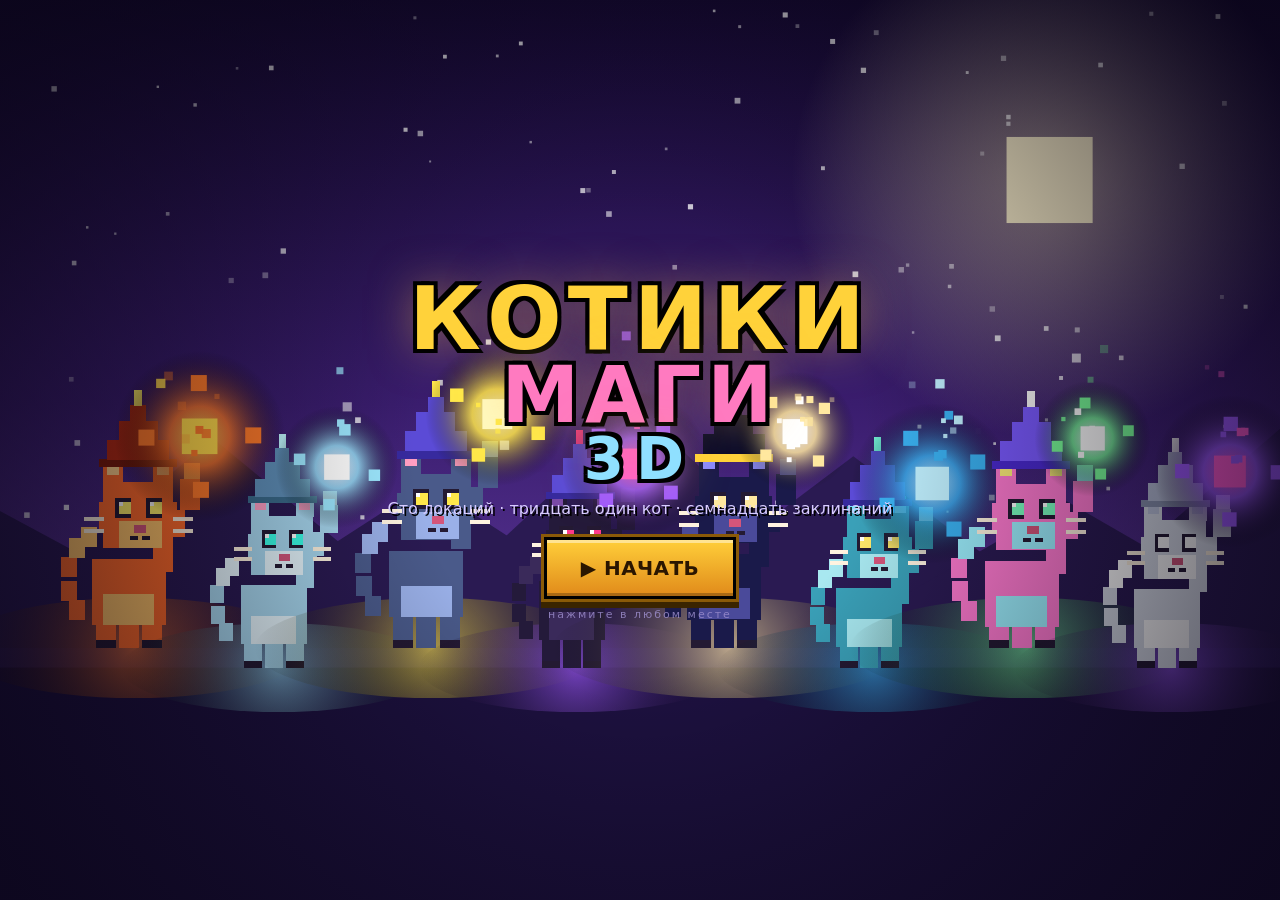
==== commit 2d32c5fa: "Add files via upload" ====
--- a/index.html
+++ b/index.html
@@ -1,4 +1,11 @@
 <!DOCTYPE html>
+<!--
+  КОТИКИ МАГИ 3D — вся игра в одном файле.
+  Открывается двойным щелчком, интернет не нужен.
+  Сервер и совместная игра сюда не помещаются:
+  для них запускайте ИГРАТЬ.bat из папки игры.
+-->
+
 <html lang="ru">
 <head>
 <meta charset="utf-8">
@@ -28,12 +35,1458 @@
 
 <!-- Чтобы игру можно было поставить значком на телефон -->
 <link rel="manifest" href="manifest.json">
+<link rel="apple-touch-icon" href="icon-192.png">
 <meta name="mobile-web-app-capable" content="yes">
 <meta name="apple-mobile-web-app-capable" content="yes">
 <meta name="apple-mobile-web-app-status-bar-style" content="black-translucent">
 <meta name="apple-mobile-web-app-title" content="Котики Маги 3D">
 <link rel="icon" href="data:image/svg+xml,<svg xmlns='http://www.w3.org/2000/svg' viewBox='0 0 100 100'><text y='.9em' font-size='90'>🐱</text></svg>">
-<link rel="stylesheet" href="styles.css?v94">
+<style>
+/* ============================================================
+   КОТИКИ МАГИ 3D — интерфейс (пиксельно-кубический стиль)
+   ============================================================ */
+:root{
+  --ink:#0d0a1a;
+  --ink2:#171130;
+  --panel:#1d1640;
+  --panel2:#261c52;
+  --gold:#ffd23a;
+  --gold-d:#c9971a;
+  --mint:#6ae0a8;
+  --pink:#ff7ac0;
+  --cyan:#6ae0ff;
+  --red:#ff4a5a;
+  --orange:#ff9a3a;
+  --violet:#a06aff;
+  --text:#f2ecff;
+  --dim:#a79cd0;
+  --edge:#000;
+}
+
+*{box-sizing:border-box;margin:0;padding:0}
+html,body{width:100%;height:100%;overflow:hidden;background:#05040c}
+body{
+  font-family:"Trebuchet MS","Segoe UI Semibold","Segoe UI",system-ui,sans-serif;
+  color:var(--text);
+  -webkit-font-smoothing:none;
+  user-select:none;
+  cursor:default;
+}
+#app{position:fixed;inset:0}
+
+canvas#gl{position:absolute;inset:0;width:100%;height:100%;display:block;image-rendering:pixelated;image-rendering:crisp-edges}
+canvas#fx{position:absolute;inset:0;width:100%;height:100%;display:block;pointer-events:none;image-rendering:pixelated}
+
+.hidden{display:none !important}
+
+/* ---------- общие кнопки ---------- */
+.btn{
+  font:inherit;font-weight:700;font-size:17px;letter-spacing:.4px;
+  color:var(--text);
+  background:linear-gradient(180deg,var(--panel2),var(--panel));
+  border:0;padding:11px 20px;cursor:pointer;
+  box-shadow:
+    0 0 0 3px var(--edge),
+    0 0 0 6px #3a2d78,
+    0 6px 0 6px #120c2c,
+    inset 0 3px 0 rgba(255,255,255,.13),
+    inset 0 -3px 0 rgba(0,0,0,.35);
+  transition:transform .06s, filter .12s;
+  image-rendering:pixelated;
+}
+.btn:hover{filter:brightness(1.22);transform:translateY(-2px)}
+.btn:active{transform:translateY(2px);box-shadow:0 0 0 3px var(--edge),0 0 0 6px #3a2d78,0 2px 0 6px #120c2c,inset 0 3px 0 rgba(0,0,0,.3)}
+.btn:disabled{filter:grayscale(.8) brightness(.6);cursor:not-allowed;transform:none}
+.btn-big{font-size:24px;padding:16px 34px;
+  background:linear-gradient(180deg,#ffcf3a,#e08a1a);color:#2a1600;
+  box-shadow:0 0 0 3px var(--edge),0 0 0 6px #8a5a08,0 6px 0 6px #3a2400,inset 0 3px 0 rgba(255,255,255,.45),inset 0 -3px 0 rgba(0,0,0,.25)}
+.btn-danger{background:linear-gradient(180deg,#ff5a6a,#b02030);box-shadow:0 0 0 3px var(--edge),0 0 0 6px #7a1420,0 6px 0 6px #3a0a10,inset 0 3px 0 rgba(255,255,255,.25)}
+.btn-good{background:linear-gradient(180deg,#6ae0a8,#2a9a68);color:#062218;box-shadow:0 0 0 3px var(--edge),0 0 0 6px #1c6a48,0 6px 0 6px #072c1e,inset 0 3px 0 rgba(255,255,255,.35)}
+.btn-ghost{background:linear-gradient(180deg,#2a2350,#1a1438);font-size:15px;padding:9px 16px}
+.btn-back{font-size:15px;padding:8px 14px}
+.btn-sm{font-size:14px;padding:7px 12px}
+
+kbd{
+  display:inline-block;background:#2a2150;border:0;padding:1px 7px;margin:0 1px;
+  font:inherit;font-size:.86em;font-weight:700;color:var(--gold);
+  box-shadow:0 0 0 2px #000,0 2px 0 2px #0d0a20;
+}
+
+/* ============================================================
+   HUD
+   ============================================================ */
+#hud{position:absolute;inset:0;pointer-events:none;z-index:5}
+
+#hud-tl{position:absolute;left:18px;top:16px;display:flex;gap:12px;align-items:flex-start}
+.cat-badge{
+  width:62px;height:62px;display:grid;place-items:center;font-size:34px;
+  background:linear-gradient(180deg,#3a2d78,#221a4e);
+  box-shadow:0 0 0 3px #000,0 0 0 6px var(--gold),0 0 22px rgba(255,210,60,.3);
+}
+.bars{display:flex;flex-direction:column;gap:5px}
+.bar{
+  position:relative;width:246px;height:20px;background:#0c0820;
+  box-shadow:0 0 0 3px #000, inset 0 0 0 2px #2a2050;
+  overflow:hidden;
+}
+.bar i{display:block;height:100%;width:100%;transition:width .18s ease-out;
+  background-size:14px 100%;
+  background-image:linear-gradient(90deg,rgba(255,255,255,.16) 0 2px,transparent 2px 14px);
+}
+.bar span{position:absolute;inset:0;display:grid;place-items:center;font-size:12.5px;font-weight:700;
+  text-shadow:1px 1px 0 #000,-1px 1px 0 #000,1px -1px 0 #000,-1px -1px 0 #000;letter-spacing:.3px}
+.bar-hp i{background-color:#ff3a52}
+.bar-mana i{background-color:#3a8aff}
+.bar-energy i{background-color:#ffc42a}
+.bar-xp{height:13px;width:246px}
+.bar-xp i{background-color:#8affc0}
+.bar-xp span{font-size:10.5px}
+
+#hud-tr{position:absolute;right:18px;top:16px;display:flex;flex-direction:column;gap:8px;align-items:flex-end}
+.chip{
+  display:inline-flex;align-items:center;gap:7px;padding:7px 13px;font-weight:800;font-size:16px;
+  background:linear-gradient(180deg,#2a2158,#1a1440);
+  box-shadow:0 0 0 3px #000,0 0 0 5px #3a2d78;
+}
+.chip-gold{color:var(--gold)}
+.chip-key{color:#ffe08a}
+.chip-sp{color:var(--mint)}
+
+#objectives{
+  margin-top:4px;min-width:220px;padding:11px 14px;font-size:14.5px;line-height:1.65;
+  background:rgba(13,10,26,.74);
+  box-shadow:0 0 0 3px #000,0 0 0 5px #3a2d78;
+}
+#objectives .obj{display:flex;justify-content:space-between;gap:16px}
+#objectives .obj b{color:var(--gold)}
+#objectives .obj.done b{color:var(--mint)}
+#objectives .obj-title{color:var(--cyan);font-weight:800;margin-bottom:5px;font-size:13px;letter-spacing:.5px}
+
+#climate{
+  position:absolute;left:18px;top:104px;display:flex;align-items:center;gap:8px;
+  padding:5px 12px;background:rgba(13,10,26,.80);box-shadow:0 0 0 2px #000,0 0 0 4px #3a2d78;
+  font-size:13px;font-weight:800;white-space:nowrap;
+}
+#climate.cold{box-shadow:0 0 0 2px #000,0 0 0 4px #4ac8ff}
+#climate.hot{box-shadow:0 0 0 2px #000,0 0 0 4px #ff7a2a}
+#climate.danger{animation:clpulse .7s ease-in-out infinite}
+@keyframes clpulse{0%,100%{filter:brightness(1)}50%{filter:brightness(1.7)}}
+.cl-icons{font-size:16px;letter-spacing:1px}
+.cl-icons .off{opacity:.22;filter:grayscale(1)}
+.cl-label{color:var(--dim);font-size:12px}
+.cl-label b{color:var(--text)}
+
+#hud-status{position:absolute;left:18px;top:142px;display:flex;flex-direction:column;gap:5px;font-size:14px;font-weight:700}
+.st-tag{padding:4px 11px;background:rgba(13,10,26,.78);box-shadow:0 0 0 2px #000;display:inline-flex;gap:7px;align-items:center;width:max-content}
+.st-speed{color:var(--cyan)}
+.st-hide{color:var(--mint)}
+.st-burn{color:var(--orange)}
+.st-freeze{color:var(--cyan)}
+.st-poison{color:#9de04a}
+.st-rest{color:var(--pink)}
+.st-dash{color:#ffd8a0}
+@keyframes pop{0%{transform:scale(1)}40%{transform:scale(1.28)}100%{transform:scale(1)}}
+.pop{animation:pop .3s}
+
+#hud-buttons{position:absolute;left:50%;top:16px;transform:translateX(-50%);display:flex;gap:8px;pointer-events:auto}
+.hbtn{
+  width:48px;height:48px;font-size:22px;line-height:1;cursor:pointer;border:0;
+  touch-action:manipulation;
+  background:linear-gradient(180deg,#2a2158,#171038);color:var(--text);
+  box-shadow:0 0 0 3px #000,0 0 0 5px #3a2d78,0 4px 0 5px #120c2c;
+  transition:transform .07s,filter .12s;
+}
+.hbtn:hover{filter:brightness(1.35);transform:translateY(-2px)}
+.hbtn:active{transform:translateY(2px)}
+
+/* ---------- компактные сворачиваемые панели ---------- */
+#hud{--hud-scale:1}
+.hudbar{
+  position:absolute;display:flex;flex-direction:column;align-items:center;gap:4px;
+  pointer-events:auto;z-index:6;
+}
+.hudbar.pos-bc{left:50%;bottom:12px;transform:translateX(-50%) scale(var(--hud-scale));transform-origin:bottom center}
+.hudbar.pos-bl{left:14px;bottom:12px;transform:scale(var(--hud-scale));transform-origin:bottom left}
+.hudbar.pos-br{right:14px;bottom:12px;transform:scale(var(--hud-scale));transform-origin:bottom right}
+.hudbar.pos-lm{left:14px;top:52%;transform:translateY(-50%) scale(var(--hud-scale));transform-origin:left center}
+.hudbar.pos-rm{right:14px;top:52%;transform:translateY(-50%) scale(var(--hud-scale));transform-origin:right center}
+.hudbar.pos-lm .bar-body,.hudbar.pos-rm .bar-body{flex-direction:column}
+.hudbar.pos-lm .bar-view,.hudbar.pos-rm .bar-view{flex-direction:column}
+.hudbar.pos-lm .bar-nav,.hudbar.pos-rm .bar-nav{width:100%}
+
+.bar-body{display:flex;align-items:center;gap:5px}
+.bar-view{display:flex;gap:6px;flex-wrap:wrap;justify-content:center;
+  max-width:min(78vw,900px);max-height:70vh;align-content:center}
+.bar-nav{
+  font:inherit;font-weight:800;font-size:15px;line-height:1;color:var(--gold);
+  background:linear-gradient(180deg,#2a2158,#171038);border:0;cursor:pointer;
+  padding:0;width:22px;height:52px;
+  box-shadow:0 0 0 2px #000,0 0 0 4px #3a2d78;
+}
+.bar-nav:hover{filter:brightness(1.4)}
+.bar-nav:active{transform:translateY(1px)}
+
+.bar-foot{display:flex;align-items:center;gap:6px}
+.bar-label{
+  font-size:12px;font-weight:800;color:var(--cyan);white-space:nowrap;
+  background:rgba(10,8,20,.72);padding:2px 8px;box-shadow:0 0 0 2px #000;
+  max-width:170px;overflow:hidden;text-overflow:ellipsis;
+}
+.bar-toggle{
+  font:inherit;font-weight:800;font-size:12px;line-height:1;color:var(--text);
+  background:linear-gradient(180deg,#2a2158,#171038);border:0;cursor:pointer;
+  padding:3px 10px;box-shadow:0 0 0 2px #000,0 0 0 4px #3a2d78;
+}
+.bar-toggle:hover{filter:brightness(1.4)}
+.hudbar.collapsed .bar-nav{display:none}
+.hudbar.collapsed .bar-label{display:none}
+
+/* плитка (заклинание или способность) */
+.tile{
+  width:54px;height:54px;position:relative;display:grid;place-items:center;font-size:25px;
+  background:linear-gradient(180deg,#2a2158,#171038);
+  box-shadow:0 0 0 2px #000,0 0 0 4px #3a2d78;cursor:pointer;
+}
+.tile:hover{filter:brightness(1.25)}
+.tile .k{position:absolute;top:1px;left:4px;font-size:10px;font-weight:800;color:var(--dim)}
+.tile .cost{position:absolute;bottom:1px;right:4px;font-size:10px;font-weight:800;color:#7ab8ff}
+.tile .cdn{position:absolute;bottom:1px;right:4px;font-size:10px;font-weight:800;color:#ff9a9a}
+.tile .cd{position:absolute;inset:0;background:rgba(0,0,0,.74);transform-origin:bottom;pointer-events:none}
+.tile.sel{box-shadow:0 0 0 2px #000,0 0 0 4px var(--gold),0 0 16px rgba(255,210,60,.6);transform:translateY(-4px)}
+.tile.no-mana{filter:grayscale(.7) brightness(.62)}
+.tile.ready{box-shadow:0 0 0 2px #000,0 0 0 4px var(--mint)}
+.tile.on{box-shadow:0 0 0 2px #000,0 0 0 4px var(--gold),0 0 16px rgba(255,210,60,.65)}
+
+#hud-controls{
+  position:absolute;left:50%;top:150px;transform:translateX(-50%);
+  font-size:12px;color:#bdb2e0;max-width:76vw;text-align:center;line-height:1.7;
+  background:rgba(10,8,20,.62);padding:5px 14px;box-shadow:0 0 0 2px #000;
+  transition:opacity .8s;
+}
+#hud-controls.faded{opacity:0;pointer-events:none}
+
+#hurt-vignette{position:absolute;inset:0;pointer-events:none;opacity:0;
+  background:radial-gradient(ellipse at center,transparent 45%,rgba(255,20,50,.75) 100%);
+  transition:opacity .32s}
+#hide-vignette{position:absolute;inset:0;pointer-events:none;opacity:0;
+  background:radial-gradient(ellipse at center,transparent 40%,rgba(20,80,40,.72) 100%);
+  transition:opacity .5s}
+
+/* ============================================================
+   ЭКРАНЫ
+   ============================================================ */
+#screens{position:absolute;inset:0;z-index:10;pointer-events:none}
+.screen{position:absolute;inset:0;display:none;place-items:center;pointer-events:auto;overflow:auto;padding:24px}
+.screen.active{display:grid}
+.screen.dim{background:rgba(6,4,14,.82)}
+#scr-locations.active,#scr-shop.active,#scr-pets.active,#scr-skills.active,
+#scr-cats.active,#scr-inv.active,#scr-settings.active,#scr-help.active,#scr-loading.active{
+  background:
+    radial-gradient(1200px 700px at 50% -10%,rgba(120,80,220,.42),transparent 65%),
+    linear-gradient(180deg,rgba(18,12,44,.94),rgba(7,5,15,.97));
+}
+/* главное меню — сквозь него видно живую 3D-сцену с котом */
+#scr-menu.active{
+  background:
+    radial-gradient(900px 600px at 50% 8%,rgba(120,80,220,.30),transparent 70%),
+    linear-gradient(180deg,rgba(14,9,34,.72) 0%,rgba(14,9,34,.35) 42%,rgba(7,5,15,.80) 100%);
+  align-content:start;
+  padding-top:min(7vh,70px);
+}
+
+/* ---------- главное меню ---------- */
+.menu-wrap{text-align:center;padding:20px}
+.title{font-size:clamp(46px,9vw,110px);line-height:.94;letter-spacing:5px;margin-bottom:6px;display:flex;flex-direction:column}
+.title span{display:block;text-shadow:
+   4px 0 0 #000,-4px 0 0 #000,0 4px 0 #000,0 -4px 0 #000,
+   4px 4px 0 #000,-4px -4px 0 #000,4px -4px 0 #000,-4px 4px 0 #000,
+   0 10px 0 #2a1a60, 0 16px 26px rgba(0,0,0,.6);}
+.title .t1{color:var(--gold)}
+.title .t2{color:var(--pink)}
+.title .t3{color:var(--cyan);font-size:.5em;letter-spacing:14px;margin-top:2px}
+.subtitle{color:var(--dim);font-size:17px;margin-bottom:30px;letter-spacing:.6px}
+.menu-buttons{display:flex;flex-wrap:wrap;gap:13px;justify-content:center;max-width:640px;margin:0 auto}
+.menu-buttons .btn-big{flex-basis:100%;margin-bottom:8px}
+.menu-stats{margin-top:26px;color:var(--dim);font-size:14px;line-height:1.9}
+.menu-stats b{color:var(--gold)}
+
+/* ---------- панели ---------- */
+.panel{
+  width:min(840px,96vw);max-height:92vh;display:flex;flex-direction:column;
+  background:linear-gradient(180deg,#1d1640,#140e30);
+  box-shadow:0 0 0 4px #000,0 0 0 8px #3a2d78,0 18px 0 8px rgba(0,0,0,.45),0 0 60px rgba(120,80,220,.25);
+}
+.panel-wide{width:min(1180px,97vw)}
+.panel-narrow{width:min(480px,94vw)}
+.panel-head{display:flex;align-items:center;gap:16px;padding:14px 18px;background:rgba(0,0,0,.32);box-shadow:inset 0 -3px 0 #3a2d78}
+.panel-head h2{flex:1;text-align:center;font-size:23px;letter-spacing:2.4px;color:var(--gold);
+  text-shadow:2px 2px 0 #000,-2px 2px 0 #000,2px -2px 0 #000,-2px -2px 0 #000}
+.head-right{min-width:120px;display:flex;justify-content:flex-end}
+.panel-body{padding:18px;overflow-y:auto;overflow-x:hidden}
+.panel-body.col{display:flex;flex-direction:column;gap:12px;align-items:stretch}
+
+.panel-body::-webkit-scrollbar{width:14px}
+.panel-body::-webkit-scrollbar-track{background:#0c0820}
+.panel-body::-webkit-scrollbar-thumb{background:#3a2d78;box-shadow:inset 0 0 0 2px #000}
+
+/* ---------- вкладки ---------- */
+.tabs{display:flex;gap:6px;padding:12px 18px 0;flex-wrap:wrap}
+.tab{font:inherit;font-weight:700;font-size:15px;color:var(--dim);background:#1a1438;border:0;padding:9px 17px;cursor:pointer;
+  box-shadow:0 0 0 2px #000}
+.tab:hover{color:var(--text);background:#241c50}
+.tab.active{color:#2a1600;background:linear-gradient(180deg,#ffcf3a,#e0a01a);box-shadow:0 0 0 2px #000,0 0 0 4px #8a5a08}
+
+/* ---------- локации ---------- */
+.loc-legend{display:flex;gap:20px;justify-content:center;padding:10px;font-size:13.5px;color:var(--dim)}
+.loc-legend .dot{display:inline-block;width:12px;height:12px;margin-right:5px;box-shadow:0 0 0 2px #000;vertical-align:-1px}
+.dot.done{background:var(--mint)}.dot.open{background:var(--gold)}.dot.lock{background:#4a4270}.dot.boss{background:var(--red)}
+
+.region{margin-bottom:22px}
+.region-head{display:flex;align-items:center;gap:12px;margin-bottom:10px;padding-bottom:6px;box-shadow:inset 0 -2px 0 #3a2d78}
+.region-head h3{font-size:18px;letter-spacing:1.2px;color:var(--cyan)}
+.region-head .prog{margin-left:auto;font-size:13px;color:var(--dim)}
+.loc-grid{display:grid;grid-template-columns:repeat(10,1fr);gap:8px}
+@media(max-width:900px){.loc-grid{grid-template-columns:repeat(5,1fr)}}
+.loc{
+  position:relative;aspect-ratio:1;display:flex;flex-direction:column;align-items:center;justify-content:center;
+  background:linear-gradient(180deg,#2a2158,#181038);cursor:pointer;font-weight:800;
+  box-shadow:0 0 0 2px #000,0 0 0 4px #3a2d78;transition:transform .08s,filter .12s;
+}
+.loc:hover{transform:translateY(-3px) scale(1.05);filter:brightness(1.3);z-index:2}
+.loc .n{font-size:20px}
+.loc .st{font-size:11px;letter-spacing:-1px;color:var(--gold);height:12px}
+.loc.locked{filter:grayscale(.9) brightness(.45);cursor:not-allowed}
+.loc.locked:hover{transform:none}
+.loc.open{box-shadow:0 0 0 2px #000,0 0 0 4px var(--gold)}
+.loc.done{background:linear-gradient(180deg,#2a6a52,#14402e);box-shadow:0 0 0 2px #000,0 0 0 4px var(--mint)}
+.loc.boss{background:linear-gradient(180deg,#6a1a2a,#3a0a18);box-shadow:0 0 0 2px #000,0 0 0 4px var(--red)}
+.loc.boss.done{background:linear-gradient(180deg,#6a4a1a,#3a2a08);box-shadow:0 0 0 2px #000,0 0 0 4px var(--gold)}
+.loc .crown{position:absolute;top:-8px;font-size:14px}
+
+/* экран котов: слева живой 3D-персонаж, справа список */
+#scr-cats.active{
+  justify-items:end;
+  background:linear-gradient(90deg,
+    rgba(14,9,34,.15) 0%,rgba(14,9,34,.35) 30%,rgba(9,6,20,.90) 52%,rgba(7,5,15,.96) 100%);
+}
+#scr-cats .panel{width:min(680px,58vw)}
+/* на преображении и в магазине кот стоит там же, слева */
+#scr-dress.active,#scr-shop.active{
+  justify-items:end;
+  background:linear-gradient(90deg,
+    rgba(14,9,34,.15) 0%,rgba(14,9,34,.35) 26%,rgba(9,6,20,.90) 48%,rgba(7,5,15,.96) 100%);
+}
+#scr-dress .panel{width:min(620px,54vw)}
+#scr-shop .panel{width:min(760px,62vw)}
+@media(max-width:900px){
+  #scr-cats.active{justify-items:center;background:linear-gradient(180deg,rgba(14,9,34,.3) 0%,rgba(7,5,15,.95) 30%)}
+  #scr-cats .panel{width:min(840px,96vw)}
+  #scr-dress.active,#scr-shop.active{justify-items:center;
+    background:linear-gradient(180deg,rgba(14,9,34,.3) 0%,rgba(7,5,15,.95) 32%)}
+  #scr-dress .panel,#scr-shop .panel{width:min(840px,96vw)}
+}
+
+/* ---------- карточки (магазин / питомцы / коты) ---------- */
+.cards{display:grid;grid-template-columns:repeat(auto-fill,minmax(268px,1fr));gap:14px}
+.card{
+  display:flex;gap:12px;padding:13px;background:linear-gradient(180deg,#241c50,#181038);
+  box-shadow:0 0 0 2px #000,0 0 0 4px #3a2d78;
+}
+.card.owned{box-shadow:0 0 0 2px #000,0 0 0 4px var(--mint)}
+.card.locked{filter:grayscale(.55) brightness(.75)}
+.card .ico{width:56px;height:56px;min-width:56px;display:grid;place-items:center;font-size:30px;
+  background:#0e0a22;box-shadow:0 0 0 2px #000}
+.card .info{flex:1;min-width:0}
+.card .nm{font-weight:800;font-size:16px;margin-bottom:3px;color:var(--text)}
+.card .ds{font-size:12.5px;color:var(--dim);line-height:1.45;margin-bottom:8px}
+.card .row{display:flex;align-items:center;gap:8px;flex-wrap:wrap}
+.price{color:var(--gold);font-weight:800;font-size:15px}
+.tagline{font-size:12px;color:var(--mint);font-weight:700}
+.tag-lock{font-size:12px;color:var(--dim)}
+
+/* ---------- слоты питомцев ---------- */
+.slots{display:flex;gap:14px;justify-content:center;padding:16px 18px 4px}
+.slot{
+  width:120px;height:132px;display:flex;flex-direction:column;align-items:center;justify-content:center;gap:5px;
+  background:linear-gradient(180deg,#241c50,#141030);cursor:pointer;
+  box-shadow:0 0 0 2px #000,0 0 0 4px #3a2d78;position:relative;
+}
+.slot.filled{box-shadow:0 0 0 2px #000,0 0 0 4px var(--mint)}
+.slot .em{font-size:34px}
+.slot .nm{font-size:12.5px;font-weight:800;text-align:center;padding:0 4px}
+.slot .lv{font-size:11px;color:var(--gold)}
+.slot .empty{font-size:12.5px;color:var(--dim)}
+.slot .x{position:absolute;top:2px;right:5px;font-size:14px;color:var(--red);font-weight:800}
+
+.petbar{height:8px;width:90px;background:#0c0820;box-shadow:0 0 0 2px #000;margin-top:2px}
+.petbar i{display:block;height:100%;background:#8affc0}
+
+/* ---------- навыки ---------- */
+.skill{display:flex;align-items:center;gap:14px;padding:12px;margin-bottom:10px;
+  background:linear-gradient(180deg,#241c50,#181038);box-shadow:0 0 0 2px #000,0 0 0 4px #3a2d78}
+.skill .ico{width:48px;height:48px;min-width:48px;display:grid;place-items:center;font-size:25px;background:#0e0a22;box-shadow:0 0 0 2px #000}
+.skill .info{flex:1}
+.skill .nm{font-weight:800;font-size:16px}
+.skill .ds{font-size:12.5px;color:var(--dim)}
+.pips{display:flex;gap:3px;margin-top:6px;flex-wrap:wrap}
+.pip{width:11px;height:11px;background:#2a2050;box-shadow:0 0 0 2px #000}
+.pip.on{background:var(--mint)}
+
+/* ---------- инвентарь ---------- */
+.inv-grid{display:grid;grid-template-columns:repeat(auto-fill,minmax(96px,1fr));gap:10px}
+.islot{
+  position:relative;aspect-ratio:1;display:flex;flex-direction:column;align-items:center;justify-content:center;gap:3px;
+  background:linear-gradient(180deg,#241c50,#141030);box-shadow:0 0 0 2px #000,0 0 0 4px #3a2d78;cursor:pointer;
+}
+.islot:hover{filter:brightness(1.3)}
+.islot .em{font-size:29px}
+.islot .nm{font-size:10.5px;text-align:center;color:var(--dim);padding:0 3px;line-height:1.15}
+.islot .n{position:absolute;bottom:2px;right:5px;font-weight:800;font-size:13px;color:var(--gold)}
+.empty-note{color:var(--dim);text-align:center;padding:40px;font-size:16px}
+
+/* ---------- настройки ---------- */
+.set{display:flex;align-items:center;gap:14px;padding:11px 4px;box-shadow:inset 0 -2px 0 #2a2050}
+.set label{flex:1;font-weight:700;font-size:15px}
+.set input[type=range]{width:210px;accent-color:var(--gold)}
+.set .val{width:64px;text-align:right;color:var(--gold);font-weight:800}
+.seg{display:flex;gap:5px}
+.seg button{font:inherit;font-weight:700;font-size:14px;color:var(--dim);background:#1a1438;border:0;padding:7px 14px;cursor:pointer;box-shadow:0 0 0 2px #000}
+.seg button.on{color:#2a1600;background:linear-gradient(180deg,#ffcf3a,#e0a01a)}
+
+/* ---------- помощь ---------- */
+.keys-grid{display:grid;grid-template-columns:repeat(auto-fill,minmax(300px,1fr));gap:9px}
+.krow{display:flex;align-items:center;gap:12px;padding:9px 12px;background:rgba(0,0,0,.28);box-shadow:0 0 0 2px #000}
+.krow .k{min-width:104px;text-align:center}
+.krow .d{font-size:14px;color:var(--dim)}
+.help-note{margin:16px 0 8px;color:var(--cyan);font-weight:800;font-size:16px;letter-spacing:1px}
+.help-p{font-size:14.5px;color:var(--dim);line-height:1.75;margin-bottom:10px}
+.help-p b{color:var(--gold)}
+
+/* ---------- победа / поражение ---------- */
+.stars{font-size:42px;text-align:center;letter-spacing:8px;margin:6px 0 12px}
+.result-rows{display:flex;flex-direction:column;gap:7px;margin-bottom:14px}
+.rrow{display:flex;justify-content:space-between;padding:7px 12px;background:rgba(0,0,0,.3);box-shadow:0 0 0 2px #000;font-size:15px}
+.rrow b{color:var(--gold)}
+.death-reason{text-align:center;color:var(--dim);font-size:15.5px;margin-bottom:12px;line-height:1.6}
+
+/* ---------- загрузка ---------- */
+.loading{text-align:center}
+.loading-cat{font-size:76px;animation:hop .7s infinite ease-in-out}
+@keyframes hop{0%,100%{transform:translateY(0) scaleY(1)}45%{transform:translateY(-22px) scaleY(1.06)}}
+.loading-text{margin-top:12px;color:var(--gold);font-size:19px;letter-spacing:1.4px}
+.loading-bar{margin:18px auto 0;width:280px;height:16px;background:#0c0820;box-shadow:0 0 0 3px #000}
+.loading-bar i{display:block;height:100%;width:0;background:linear-gradient(90deg,#ffd23a,#ff7ac0);transition:width .2s}
+
+/* ---------- уведомления ---------- */
+#toasts{position:absolute;left:50%;top:88px;transform:translateX(-50%);z-index:20;
+  display:flex;flex-direction:column;gap:7px;align-items:center;pointer-events:none}
+.toast{
+  padding:10px 20px;font-weight:700;font-size:15.5px;background:rgba(13,10,26,.93);
+  box-shadow:0 0 0 3px #000,0 0 0 5px #3a2d78;
+  animation:tin .28s ease-out;white-space:nowrap;max-width:90vw;overflow:hidden;text-overflow:ellipsis;
+}
+@keyframes tin{from{opacity:0;transform:translateY(-14px) scale(.94)}to{opacity:1;transform:none}}
+.toast.good{box-shadow:0 0 0 3px #000,0 0 0 5px var(--mint);color:var(--mint)}
+.toast.warn{box-shadow:0 0 0 3px #000,0 0 0 5px var(--orange);color:var(--orange)}
+.toast.bad{box-shadow:0 0 0 3px #000,0 0 0 5px var(--red);color:#ff8a9a}
+.toast.info{color:var(--cyan)}
+.toast.fade{opacity:0;transition:opacity .4s,transform .4s;transform:translateY(-10px)}
+
+#bigmsg{position:absolute;inset:0;display:grid;place-items:center;z-index:22;pointer-events:none;
+  background:radial-gradient(circle at center,rgba(255,210,60,.16),transparent 60%)}
+.bm-inner{text-align:center;animation:bmin .4s ease-out}
+@keyframes bmin{from{opacity:0;transform:scale(.7)}to{opacity:1;transform:none}}
+.bm-inner h3{font-size:38px;color:var(--gold);letter-spacing:2px;
+  text-shadow:3px 3px 0 #000,-3px 3px 0 #000,3px -3px 0 #000,-3px -3px 0 #000,0 8px 24px rgba(0,0,0,.7)}
+.bm-inner p{margin-top:10px;font-size:21px;color:var(--mint);font-weight:700;
+  text-shadow:2px 2px 0 #000,-2px 2px 0 #000,2px -2px 0 #000,-2px -2px 0 #000}
+
+
+/* ---------- колесо и сундуки ---------- */
+.wheel-wrap{display:flex;flex-direction:column;align-items:center;gap:14px;margin-bottom:26px}
+.wheel-outer{position:relative;width:260px;height:260px}
+.wheel{
+  width:260px;height:260px;border-radius:50%;
+  box-shadow:0 0 0 6px #000,0 0 0 12px var(--gold),0 0 40px rgba(255,210,60,.35);
+  transition:transform 4.2s cubic-bezier(.12,.72,.16,1);
+}
+.wheel-pin{
+  position:absolute;left:50%;top:-14px;transform:translateX(-50%);
+  width:0;height:0;border-left:15px solid transparent;border-right:15px solid transparent;
+  border-top:28px solid var(--gold);filter:drop-shadow(0 0 3px #000);z-index:2;
+}
+.wheel-hub{
+  position:absolute;left:50%;top:50%;transform:translate(-50%,-50%);
+  width:74px;height:74px;border-radius:50%;display:grid;place-items:center;font-size:32px;
+  background:linear-gradient(180deg,#2a2158,#141030);box-shadow:0 0 0 4px #000,0 0 0 8px var(--gold);
+}
+.rar-legend{display:flex;flex-wrap:wrap;gap:8px;justify-content:center;margin-bottom:8px}
+.rar-chip{display:inline-flex;align-items:center;gap:6px;font-size:12px;font-weight:800;
+  padding:3px 10px;background:rgba(0,0,0,.35);box-shadow:0 0 0 2px #000}
+.rar-chip i{width:11px;height:11px;box-shadow:0 0 0 2px #000}
+.chest-card{position:relative}
+.chest-card .ico{font-size:34px}
+.chest-odds{font-size:11.5px;color:var(--dim);line-height:1.6;margin-top:5px}
+.chest-odds b{color:var(--text)}
+
+/* ---------- экран награды ---------- */
+#reveal{position:absolute;inset:0;z-index:40;display:grid;place-items:center;cursor:pointer;
+  background:radial-gradient(circle at 50% 55%,rgba(0,0,0,.15),rgba(4,3,10,.92) 70%)}
+.rv-glow{position:absolute;inset:0;pointer-events:none;
+  background:radial-gradient(circle at 50% 58%,var(--rv) 0%,transparent 55%);
+  opacity:.55;animation:rvpulse 2.4s ease-in-out infinite}
+@keyframes rvpulse{0%,100%{opacity:.4;transform:scale(1)}50%{opacity:.7;transform:scale(1.06)}}
+.rv-burst{position:absolute;left:50%;top:58%;width:10px;height:10px;transform:translate(-50%,-50%);
+  border-radius:50%;box-shadow:0 0 0 0 var(--rv);pointer-events:none}
+.rv-burst.go{animation:rvburst .7s ease-out}
+@keyframes rvburst{0%{box-shadow:0 0 0 0 var(--rv);opacity:.9}100%{box-shadow:0 0 0 640px transparent;opacity:0}}
+.rv-top{position:absolute;top:9%;left:0;right:0;text-align:center;pointer-events:none}
+.rv-rarity{font-size:clamp(24px,4.6vw,52px);font-weight:800;letter-spacing:7px;color:var(--rv);
+  text-shadow:3px 3px 0 #000,-3px 3px 0 #000,3px -3px 0 #000,-3px -3px 0 #000,0 0 30px var(--rv);
+  opacity:0;animation:rvin .5s .1s forwards}
+.rv-bottom{position:absolute;bottom:9%;left:0;right:0;text-align:center;pointer-events:none;padding:0 16px}
+.rv-name{font-size:clamp(22px,3.6vw,40px);font-weight:800;color:#fff;letter-spacing:2px;
+  text-shadow:3px 3px 0 #000,-3px 3px 0 #000,3px -3px 0 #000,-3px -3px 0 #000;
+  opacity:0;animation:rvin .5s .25s forwards}
+.rv-desc{margin-top:8px;font-size:15px;color:var(--dim);max-width:640px;margin-left:auto;margin-right:auto;
+  opacity:0;animation:rvin .5s .4s forwards}
+.rv-hint{margin-top:14px;font-size:13px;color:#8f86b8;opacity:0;animation:rvin .5s 1.1s forwards}
+@keyframes rvin{from{opacity:0;transform:translateY(14px)}to{opacity:1;transform:none}}
+.rv-queue{position:absolute;top:14px;right:18px;font-size:14px;font-weight:800;color:var(--gold);
+  background:rgba(0,0,0,.5);padding:4px 12px;box-shadow:0 0 0 2px #000}
+.rv-icon{font-size:clamp(70px,13vw,150px);filter:drop-shadow(0 0 24px var(--rv))}
+
+/* ---------- слоты сохранений ---------- */
+.slot-row{display:flex;align-items:center;gap:14px;padding:14px;margin-bottom:12px;
+  background:linear-gradient(180deg,#241c50,#181038);box-shadow:0 0 0 2px #000,0 0 0 4px #3a2d78}
+.slot-row.active{box-shadow:0 0 0 2px #000,0 0 0 4px var(--mint)}
+.slot-row.empty{filter:grayscale(.4) brightness(.85)}
+.slot-row .ico{width:56px;height:56px;min-width:56px;display:grid;place-items:center;font-size:28px;
+  background:#0e0a22;box-shadow:0 0 0 2px #000}
+.slot-row .info{flex:1;min-width:0}
+.slot-row .nm{font-weight:800;font-size:17px}
+.slot-row .ds{font-size:12.5px;color:var(--dim);line-height:1.6}
+
+.chip-paw{box-shadow:0 0 0 2px #000,0 0 0 4px var(--mint)}
+.chip-sky{box-shadow:0 0 0 2px #000,0 0 0 4px #4a6bd8}
+.cat-grow{margin-top:8px;padding:7px 9px;background:rgba(0,0,0,.25);box-shadow:inset 0 0 0 2px #2a2150}
+.cat-grow .ch{font-size:11.5px;color:var(--gold);font-weight:800}
+.cat-grow .sk{font-size:11.5px;color:var(--mint);line-height:1.5;margin-top:2px}
+.cat-grow .lvl{font-size:11px;color:var(--dim);margin-top:3px}
+.btn-menu{background:linear-gradient(180deg,#3d2f7a,#2a1f58)}
+.btn-home{background:linear-gradient(180deg,#2f6b3d,#1f4a2a)}
+.menu-grid{display:grid;grid-template-columns:repeat(auto-fill,minmax(210px,1fr));gap:10px}
+.menu-grid .btn{width:100%;text-align:left}
+body[data-device="phone"] .menu-grid{grid-template-columns:1fr 1fr;gap:7px}
+body[data-device="phone"] .menu-grid .btn{font-size:12px;padding:10px 8px;text-align:center}
+.menu-ver{margin-top:8px;font-size:10.5px;color:var(--dim);letter-spacing:1px;opacity:.7}
+.room-top{margin-bottom:14px}
+.room-top .btn{width:100%;margin-bottom:8px}
+.room-list{margin-top:10px}
+.q-row .dim{color:var(--dim);font-weight:600;font-size:12px}
+.ep-shot.sel{box-shadow:0 0 0 2px #000,0 0 0 4px var(--gold)}
+.islot.sel{box-shadow:0 0 0 2px #000,0 0 0 4px var(--gold);transform:translateY(-2px)}
+.inv-act{display:flex;align-items:center;gap:12px;flex-wrap:wrap;padding:12px;margin-top:12px;
+  background:linear-gradient(180deg,#241c50,#181038);box-shadow:0 0 0 2px #000,0 0 0 4px #3a2d78}
+.inv-act.paw{box-shadow:0 0 0 2px #000,0 0 0 4px var(--mint)}
+.inv-act .ic{width:48px;height:48px;min-width:48px;display:grid;place-items:center;font-size:26px;
+  background:#0e0a22;box-shadow:0 0 0 2px #000}
+.inv-act .info{flex:1;min-width:140px}
+.inv-act .nm{font-weight:800;font-size:15px}
+.inv-act .ds{font-size:12px;color:var(--dim);line-height:1.5}
+
+/* ---------- кладовка в доме ---------- */
+#house-bar{position:absolute;left:0;right:0;top:0;z-index:14;pointer-events:none;padding:10px}
+#house-bar.hidden{display:none}
+.hb-row{display:flex;gap:8px;justify-content:center;flex-wrap:wrap;margin-bottom:8px}
+.hb-btn{
+  pointer-events:auto;cursor:pointer;font:inherit;font-size:12.5px;font-weight:800;
+  color:var(--text);background:rgba(12,9,26,.86);border:0;padding:9px 13px;
+  box-shadow:0 0 0 2px #000,0 0 0 4px #3a2d78;touch-action:manipulation;
+}
+.hb-btn:hover{box-shadow:0 0 0 2px #000,0 0 0 4px var(--gold)}
+.hb-btn b{margin-left:6px;color:var(--gold)}
+.hb-ok{box-shadow:0 0 0 2px #000,0 0 0 4px var(--mint)}
+.hb-no{box-shadow:0 0 0 2px #000,0 0 0 4px #7a3a4a}
+.hb-near .hb-what{color:var(--mint)}
+.hb-what{
+  pointer-events:none;align-self:center;font-size:12.5px;font-weight:800;color:var(--gold);
+  background:rgba(12,9,26,.86);padding:9px 13px;box-shadow:0 0 0 2px #000
+}
+.hb-list{
+  pointer-events:auto;max-width:min(680px,94vw);margin:0 auto;padding:10px;
+  display:grid;grid-template-columns:repeat(auto-fill,minmax(96px,1fr));gap:8px;
+  background:rgba(10,8,22,.94);box-shadow:0 0 0 2px #000,0 0 0 4px #3a2d78;
+  max-height:52vh;overflow-y:auto;
+}
+.hb-list.hidden{display:none}
+.hb-item{
+  cursor:pointer;text-align:center;padding:8px 4px;background:#1a1338;
+  box-shadow:0 0 0 2px #000;touch-action:manipulation;
+}
+.hb-item:hover{box-shadow:0 0 0 2px #000,0 0 0 3px var(--gold)}
+.hb-item .em{font-size:26px;line-height:1}
+.hb-item .nm{font-size:10.5px;margin-top:3px;color:var(--text);line-height:1.3}
+.hb-item .n{font-size:10px;color:var(--gold);font-weight:800}
+.hb-empty{grid-column:1/-1;text-align:center;font-size:12px;color:var(--dim);padding:10px}
+body[data-device="phone"] .hb-btn{font-size:11px;padding:8px 10px}
+body[data-device="phone"] .hb-list{grid-template-columns:repeat(auto-fill,minmax(74px,1fr))}
+
+/* ---------- вступительный ролик ---------- */
+#cinema{position:absolute;inset:0;z-index:38;pointer-events:none}
+#cinema.hidden{display:none}
+#cine-fade{position:absolute;inset:0;background:#000;opacity:0;transition:opacity .12s linear}
+#cine-bar{position:absolute;left:0;top:0;height:4px;width:100%;background:rgba(0,0,0,.5)}
+#cine-bar i{display:block;height:100%;width:0;background:var(--gold);transition:width .2s linear}
+#cine-skip{
+  position:absolute;right:14px;top:14px;pointer-events:auto;cursor:pointer;
+  font:inherit;font-size:13px;font-weight:800;color:var(--text);
+  background:rgba(12,9,26,.82);border:0;padding:9px 14px;
+  box-shadow:0 0 0 2px #000,0 0 0 4px #3a2d78;touch-action:manipulation;
+}
+#cine-skip:hover{box-shadow:0 0 0 2px #000,0 0 0 4px var(--gold)}
+#cine-band{
+  position:absolute;left:0;right:0;bottom:0;padding:26px 20px 24px;
+  background:linear-gradient(180deg,rgba(6,4,14,0),rgba(6,4,14,.88) 45%,rgba(6,4,14,.96));
+  text-align:center;
+}
+#cine-text{
+  max-width:min(760px,92vw);margin:0 auto;font-size:17px;line-height:1.7;
+  color:#fff;text-shadow:0 2px 0 #000,0 0 12px rgba(0,0,0,.9);
+  animation:cinein .5s ease-out;
+}
+@keyframes cinein{from{opacity:0;transform:translateY(8px)}to{opacity:1;transform:none}}
+#cine-step{margin-top:8px;font-size:11px;font-weight:800;color:var(--dim);letter-spacing:1px}
+body[data-device="phone"] #cine-text{font-size:13px;line-height:1.6}
+body[data-device="phone"] #cine-band{padding:18px 14px 16px}
+body.touch-mode #cine-skip{font-size:14px;padding:11px 16px}
+
+/* ---------- обучение ---------- */
+#tut{position:absolute;inset:0;pointer-events:none;z-index:12}
+/* Карточка нарочно маленькая и внизу: она подсказывает, а смотреть
+   надо на игру. Точное «дно» ставит сама игра — над панелью заклинаний. */
+.tut-card{
+  position:absolute;left:50%;bottom:12px;transform:translateX(-50%);
+  width:min(560px,94vw);padding:6px 32px 7px;text-align:center;
+  background:rgba(13,10,26,.9);box-shadow:0 0 0 2px #000,0 0 0 4px var(--gold);
+  animation:tfade .25s ease-out;pointer-events:none;
+}
+@keyframes tfade{from{opacity:0}to{opacity:1}}
+.tut-t{display:flex;align-items:center;justify-content:center;gap:8px;margin-bottom:2px}
+.tut-t b{font-size:12px;color:var(--gold);letter-spacing:.5px}
+.tut-t .go{font-size:10px;color:var(--mint);font-weight:800;font-style:normal;opacity:.85}
+.tut-card p{font-size:11.5px;color:var(--text);line-height:1.5}
+.tut-skip{
+  position:absolute;right:4px;top:4px;width:26px;height:26px;padding:0;
+  font:inherit;font-size:12px;font-weight:800;line-height:1;cursor:pointer;
+  color:var(--dim);background:rgba(0,0,0,.5);border:0;box-shadow:0 0 0 2px #000;
+  touch-action:manipulation;pointer-events:auto;
+}
+.tut-skip:hover{color:#fff;background:var(--red)}
+.tut-arrow{position:absolute;font-size:34px;transform:translate(-50%,-50%);
+  filter:drop-shadow(0 0 6px #000);animation:tarr 1s ease-in-out infinite}
+@keyframes tarr{0%,100%{opacity:.75}50%{opacity:1}}
+
+#modal{position:absolute;inset:0;z-index:45;display:grid;place-items:center;
+  background:rgba(6,4,14,.86)}
+#mo-text{font-size:15.5px;line-height:1.7;text-align:center;color:var(--text)}
+.mo-input{
+  font:inherit;font-size:16px;font-weight:700;color:var(--text);text-align:center;
+  background:#0c0820;border:0;padding:11px 14px;outline:none;
+  box-shadow:0 0 0 3px #000,inset 0 0 0 2px #3a2d78;
+}
+.mo-input:focus{box-shadow:0 0 0 3px #000,inset 0 0 0 2px var(--gold)}
+.mo-btns{display:flex;gap:10px;justify-content:center;margin-top:4px}
+
+
+
+
+
+/* ============================================================
+   ТЕЛЕФОН: поворот и ящик с редкими кнопками
+   ============================================================ */
+#rotate{position:absolute;inset:0;z-index:40;display:none;place-items:center;text-align:center;
+  background:linear-gradient(180deg,#2a1a5a,#12081f)}
+#rotate.show{display:grid}
+.rot-in{max-width:min(420px,88vw);padding:20px}
+.rot-ico{font-size:76px;line-height:1;animation:rotspin 2.4s ease-in-out infinite}
+@keyframes rotspin{0%,45%{transform:rotate(0)}55%,100%{transform:rotate(90deg)}}
+#rotate h2{font-size:22px;letter-spacing:2px;color:var(--gold);margin:12px 0 8px}
+#rotate p{font-size:14px;color:var(--dim);line-height:1.7;margin-bottom:16px}
+
+/* ящичек «ещё» */
+.tmore-btn{order:99}
+.tmore{order:100;display:none;flex-wrap:wrap;gap:6px;justify-content:flex-end;width:100%;
+  pointer-events:none;margin-bottom:4px}
+.tmore.open{display:flex}
+.tmore .tpad{pointer-events:auto;width:54px;height:54px}
+.tmore .tpad .ic{font-size:21px}
+
+/* горизонтально: джойстик и кнопки по краям, середина свободна */
+@media (orientation:landscape){
+  body.touch-mode #touch-stick{left:18px;bottom:16px}
+  body.touch-mode #touch-pads{right:16px;bottom:12px;width:min(300px,42vw)}
+  body.touch-mode #hud-tl{transform-origin:left top}
+  body.touch-mode #spellwrap,body.touch-mode #abilwrap{bottom:auto;top:50%;transform:translateY(-50%)}
+}
+/* вертикально кнопки крупнее — палец один */
+@media (orientation:portrait){
+  body.touch-mode #touch-pads{width:min(340px,72vw)}
+}
+
+
+/* ============================================================
+   КОШАЧЬИ ВЫХОДКИ
+   ============================================================ */
+#emote-toggle{position:absolute;right:14px;bottom:194px;z-index:7;width:52px;height:52px;border:0;
+  font-size:24px;cursor:pointer;color:var(--text);background:rgba(18,12,40,.66);backdrop-filter:blur(3px);
+  box-shadow:0 0 0 2px #000,0 0 0 4px rgba(120,100,200,.5)}
+#emote-toggle:hover{filter:brightness(1.3)}
+#emote-toggle.gone{display:none}
+#emote-toggle.on{box-shadow:0 0 0 2px #000,0 0 0 4px var(--gold)}
+#emote-wheel{position:absolute;right:14px;bottom:254px;z-index:8;width:min(300px,90vw);display:none;
+  padding:10px;background:rgba(14,9,32,.72);backdrop-filter:blur(6px);
+  box-shadow:0 0 0 2px #000,0 0 0 4px rgba(120,100,200,.45)}
+#emote-wheel.open{display:block}
+.ew-title{font-size:11px;font-weight:800;letter-spacing:1.6px;color:var(--gold);text-align:center;margin-bottom:8px}
+.ew-grid{display:grid;grid-template-columns:repeat(4,1fr);gap:5px;
+  max-height:min(46vh,320px);overflow-y:auto;padding-right:3px;scrollbar-width:thin}
+.ew-grid::-webkit-scrollbar{width:6px}
+.ew-grid::-webkit-scrollbar-thumb{background:#4a3a8a}
+.ew-btn{border:0;background:rgba(255,255,255,.06);cursor:pointer;padding:7px 2px 4px;
+  display:flex;flex-direction:column;align-items:center;gap:2px;position:relative}
+.ew-btn:hover{background:rgba(255,210,58,.26)}
+.ew-btn .ic{font-size:22px;line-height:1}
+.ew-btn .nm{font-size:9.5px;font-weight:700;color:var(--dim);line-height:1.1;text-align:center}
+.ew-btn .num{position:absolute;top:1px;left:3px;font-size:9px;font-weight:800;color:var(--gold);opacity:.8}
+.ew-hint{margin-top:8px;font-size:10.5px;color:var(--dim);text-align:center;line-height:1.5}
+.ew-hint kbd{font-size:10px;padding:1px 4px}
+body[data-device="phone"] .ew-grid{grid-template-columns:repeat(3,1fr)}
+body[data-device="phone"] .ew-hint{display:none}
+
+
+
+/* ============================================================
+   ЗАСТАВКА И БОЛЬШАЯ КАРТИНА
+   ============================================================ */
+#scr-intro{padding:0}
+#scr-intro.active{background:#160a34}
+#intro-art,#load-art{position:absolute;inset:0;width:100%;height:100%;display:block;
+  image-rendering:pixelated}
+.intro-over{position:relative;z-index:2;text-align:center;padding:20px;
+  display:flex;flex-direction:column;align-items:center;justify-content:center;height:100%}
+.intro-title{display:flex;flex-direction:column;gap:2px;line-height:.9;margin-bottom:14px;
+  animation:introIn .9s cubic-bezier(.2,1.4,.4,1)}
+.intro-title span{letter-spacing:6px;
+  text-shadow:4px 4px 0 #000,-4px 4px 0 #000,4px -4px 0 #000,-4px -4px 0 #000,
+              0 0 46px rgba(255,200,80,.55)}
+.intro-title .i1{font-size:clamp(38px,9vw,88px);color:#ffd23a}
+.intro-title .i2{font-size:clamp(34px,8vw,78px);color:#ff7ac0}
+.intro-title .i3{font-size:clamp(26px,6vw,58px);color:#8fe0ff;letter-spacing:12px}
+@keyframes introIn{from{transform:scale(.55) translateY(30px);opacity:0}
+                   to{transform:scale(1) translateY(0);opacity:1}}
+.intro-sub{font-size:clamp(12px,2.2vw,16px);color:#d8ccff;margin-bottom:22px;
+  text-shadow:2px 2px 0 #000;animation:introIn 1.2s .2s backwards cubic-bezier(.2,1.4,.4,1)}
+.intro-go{animation:introPulse 1.8s ease-in-out infinite;font-size:clamp(15px,3vw,20px)}
+@keyframes introPulse{0%,100%{transform:scale(1)}50%{transform:scale(1.06)}}
+.intro-hint{margin-top:12px;font-size:11px;letter-spacing:2px;color:#a091d0;opacity:.8;
+  animation:mhblink 2.2s steps(2) infinite}
+
+/* загрузка поверх картины */
+#scr-loading{padding:0}
+#scr-loading .loading{position:relative;z-index:2;text-align:center;
+  background:rgba(8,4,20,.55);backdrop-filter:blur(2px);padding:18px 28px;
+  box-shadow:0 0 0 2px #000,0 0 0 4px rgba(120,100,200,.5)}
+#scr-loading .loading-text{font-size:15px;color:var(--gold);letter-spacing:1px;margin-bottom:10px}
+.loading-tip{margin-top:10px;font-size:12px;color:var(--dim);max-width:420px;line-height:1.6}
+
+/* ============================================================
+   РЕЖИМЫ СЕРВЕРА: табло и итоги
+   ============================================================ */
+#match-hud{position:absolute;left:50%;top:52px;transform:translateX(-50%);z-index:5;
+  min-width:210px;padding:7px 14px;text-align:center;pointer-events:none;
+  background:rgba(8,6,20,.72);box-shadow:0 0 0 2px #000,0 0 0 4px rgba(120,100,200,.45)}
+#match-hud.hidden{display:none}
+.mh-top{display:flex;gap:12px;align-items:baseline;justify-content:center}
+.mh-name{font-size:11px;font-weight:800;letter-spacing:1.2px;color:var(--gold)}
+.mh-timer{font-size:15px;font-weight:800;color:var(--text);font-variant-numeric:tabular-nums}
+.mh-timer.hot{color:#ff8a9a;animation:mhblink .8s steps(2) infinite}
+@keyframes mhblink{50%{opacity:.45}}
+.mh-teams{display:flex;gap:10px;align-items:center;justify-content:center;margin-top:3px;font-size:15px;font-weight:800}
+.mh-teams.hidden{display:none}
+.mh-red{color:#ff7a7a}
+.mh-blue{color:#7ab0ff}
+.mh-goal{font-size:10px;color:var(--dim);font-weight:700}
+.mh-board{margin-top:4px;display:flex;flex-direction:column;gap:1px;font-size:11.5px}
+.mh-row{display:flex;gap:8px;justify-content:space-between;color:var(--dim)}
+.mh-row.me{color:var(--gold);font-weight:800}
+.mh-row .k{font-variant-numeric:tabular-nums}
+.mh-row.red .n{color:#ff9a9a}
+.mh-row.blue .n{color:#9ac4ff}
+
+/* карточки выбора режима */
+.mode-card .tagmode{display:inline-block;margin-left:8px;padding:1px 7px;font-size:10px;font-weight:800;
+  color:#2a1600;background:linear-gradient(180deg,#ffcf3a,#e0a01a);box-shadow:0 0 0 2px #000}
+
+/* итоги матча */
+#scr-match.active{background:radial-gradient(900px 700px at 50% 35%,rgba(255,190,60,.28),transparent 65%),
+  linear-gradient(180deg,#2a1a5a,#12081f)}
+.place{display:flex;align-items:center;gap:13px;padding:11px 14px;margin-bottom:8px;
+  background:linear-gradient(180deg,#241c50,#181038);box-shadow:0 0 0 2px #000,0 0 0 4px #3a2d78}
+.place.p1{box-shadow:0 0 0 2px #000,0 0 0 5px #ffd23a}
+.place.p2{box-shadow:0 0 0 2px #000,0 0 0 4px #c8ccd8}
+.place.p3{box-shadow:0 0 0 2px #000,0 0 0 4px #cd7f32}
+.place.me{background:linear-gradient(180deg,#3a2c70,#241a50)}
+.place .num{font-size:26px;min-width:44px;text-align:center}
+.place .who{flex:1;min-width:0}
+.place .who .nm{font-weight:800;font-size:16px}
+.place .who .ds{font-size:12px;color:var(--dim)}
+.place .cnt{font-size:20px;font-weight:800;color:var(--gold);font-variant-numeric:tabular-nums}
+.win-banner{text-align:center;margin-bottom:16px}
+.win-banner .ic{font-size:60px;line-height:1;animation:bdbounce 1.4s ease-in-out infinite}
+.win-banner .tx{font-size:24px;font-weight:800;letter-spacing:2px;color:var(--gold);
+  text-shadow:2px 2px 0 #000,-2px 2px 0 #000,2px -2px 0 #000,-2px -2px 0 #000}
+.win-banner .sub{font-size:13px;color:var(--dim);margin-top:5px}
+.team-red{color:#ff7a7a}
+.team-blue{color:#7ab0ff}
+
+
+/* ============================================================
+   ТЕЛЕФОН: всё компактно, ничего лишнего
+   ============================================================ */
+body[data-device="phone"] #hud-tl{left:8px;top:7px;gap:6px}
+body[data-device="phone"] #hud-tr{right:8px;top:7px;gap:4px}
+body[data-device="phone"] .cat-badge{width:30px;height:30px;font-size:16px}
+body[data-device="phone"] #hud-tl .bars{gap:2px}
+body[data-device="phone"] .bar{width:98px;height:11px;box-shadow:0 0 0 2px #000,inset 0 0 0 1px #2a2050}
+body[data-device="phone"] .bar-xp{width:98px;height:7px}
+body[data-device="phone"] .bar span{font-size:8px;letter-spacing:0}
+body[data-device="phone"] .bar-xp span{font-size:7px}
+body[data-device="phone"] .cat-badge{box-shadow:0 0 0 2px #000,0 0 0 3px var(--gold)}
+/* кнопки паузы уезжают вниз-влево, чтобы не спорить с полосками */
+/* ------------------------------------------------------------
+   Раскладка для телефона: всё прижато к краям, середина пустая
+   ------------------------------------------------------------ */
+/* пауза, сумка, карта — маленькой строкой сверху по центру */
+body[data-device="phone"] #hud-buttons{left:50%;top:9px;bottom:auto;transform:translateX(-50%);
+  flex-direction:row;gap:5px}
+body[data-device="phone"] #hud-buttons .hbtn{width:44px;height:44px;font-size:20px}
+
+/* монеты и задачи — узкой колонкой справа сверху */
+body[data-device="phone"] #hud-tr{max-width:96px}
+body[data-device="phone"] #objectives{max-height:42px;overflow:hidden}
+
+/* боковые кнопки — вертикально по правому краю, над кнопками действий */
+body[data-device="phone"] #who-toggle,
+body[data-device="phone"] #chat-toggle,
+body[data-device="phone"] #emote-toggle{right:4px;width:36px;height:36px;font-size:16px;
+  bottom:auto;box-shadow:0 0 0 2px #000,0 0 0 3px rgba(120,100,200,.5)}
+body[data-device="phone"] #who-toggle{top:100px}
+body[data-device="phone"] #chat-toggle{top:140px}
+body[data-device="phone"] #emote-toggle{top:180px}
+body[data-device="phone"] #who-toggle .cnt,
+body[data-device="phone"] #chat-toggle .cnt{min-width:15px;height:15px;font-size:9px;top:-4px;right:-4px}
+
+/* панельки открываются влево от своих кнопок */
+body[data-device="phone"] #who-panel{right:46px;top:100px;bottom:auto;width:min(190px,50vw)}
+body[data-device="phone"] #chat{right:46px;bottom:6px;width:min(230px,48vw)}
+body[data-device="phone"] #chat-log{height:84px}
+body[data-device="phone"] #emote-wheel{right:46px;top:140px;bottom:auto;width:min(210px,52vw)}
+
+/* кнопки действий чуть уже, чтобы не лезли на середину */
+body[data-device="phone"] #touch-pads{right:44px;bottom:6px;width:min(250px,44vw)}
+body[data-device="phone"] #touch-stick{left:10px;bottom:10px;width:104px;height:104px}
+body[data-device="phone"] .tpad{width:48px;height:48px}
+body[data-device="phone"] .tpad.big{width:62px;height:62px}
+body[data-device="phone"] .tpad .ic{font-size:21px}
+body[data-device="phone"] .tpad.big .ic{font-size:27px}
+body[data-device="phone"] .tpad .lb{font-size:7.5px}
+body[data-device="phone"] .tmore .tpad{width:42px;height:42px}
+body[data-device="phone"] #touch-knob{width:44px;height:44px}
+
+/* заклинания и способности — снизу по центру, между джойстиком и кнопками */
+body[data-device="phone"] #spellwrap,
+body[data-device="phone"] #abilwrap{transform:scale(.78);transform-origin:bottom center}
+
+
+body[data-device="phone"] .chip{padding:2px 7px;font-size:10.5px;gap:3px}
+body[data-device="phone"] #objectives{padding:5px 8px;font-size:10px;min-width:0}
+body[data-device="phone"] #objectives .obj-title{font-size:9.5px;margin-bottom:2px;letter-spacing:0}
+body[data-device="phone"] #objectives .obj{gap:8px}
+body[data-device="phone"] #climate{transform:scale(.72);transform-origin:left top}
+body[data-device="phone"] #hud-status{font-size:10px}
+body[data-device="phone"] #match-hud{top:38px;min-width:0;padding:4px 9px}
+body[data-device="phone"] .mh-name{font-size:9px;letter-spacing:.4px}
+body[data-device="phone"] .mh-timer{font-size:12px}
+body[data-device="phone"] .mh-board{font-size:9.5px}
+body[data-device="phone"] .mh-teams{font-size:12px}
+body[data-device="phone"] #net-badge{display:none}          /* заменено вкладкой «кто играет» */
+body[data-device="phone"] .tut-card{width:92vw;padding:5px 30px 6px}
+body[data-device="phone"] .tut-t b{font-size:11px}
+body[data-device="phone"] .tut-card p{font-size:10.5px;line-height:1.45}
+/* палец толще курсора — крестик крупнее */
+body.touch-mode .tut-skip{width:34px;height:34px;font-size:15px}
+body[data-device="phone"] .toast{font-size:11.5px;padding:6px 11px}
+body[data-device="phone"] #chat-log{height:96px;font-size:11.5px}
+body[data-device="phone"] .cline .cstk svg{width:40px;height:40px}
+body[data-device="phone"] #chat .crow{padding:6px}
+body[data-device="phone"] #chat-input{font-size:12px;padding:6px 9px}
+body[data-device="phone"] .bubble{font-size:11px;padding:4px 8px;max-width:140px}
+body[data-device="phone"] .bubble.sticker svg{width:48px;height:48px}
+body[data-device="phone"] .ew-btn .ic{font-size:18px}
+body[data-device="phone"] .ew-btn .nm{font-size:8px}
+
+/* планшет — середина между телефоном и компьютером */
+body[data-device="tablet"] #hud-buttons .hbtn{width:52px;height:52px;font-size:24px}
+body[data-device="tablet"] .bar{width:150px;height:15px}
+body[data-device="tablet"] .bar-xp{width:150px;height:10px}
+body[data-device="tablet"] .cat-badge{width:44px;height:44px;font-size:22px}
+body[data-device="tablet"] #chat-log{height:130px}
+
+/* ============================================================
+   КТО ИГРАЕТ — маленькая вкладка прямо в игре
+   ============================================================ */
+#who-toggle{position:absolute;right:14px;bottom:256px;z-index:7;width:52px;height:52px;border:0;
+  font-size:23px;cursor:pointer;color:var(--text);background:rgba(18,12,40,.66);backdrop-filter:blur(3px);
+  box-shadow:0 0 0 2px #000,0 0 0 4px rgba(120,100,200,.5)}
+#who-toggle:hover{filter:brightness(1.3)}
+#who-toggle.gone{display:none}
+#who-toggle.on{box-shadow:0 0 0 2px #000,0 0 0 4px var(--gold)}
+#who-toggle .cnt{position:absolute;top:-5px;right:-5px;min-width:19px;height:19px;padding:0 4px;
+  display:grid;place-items:center;font-size:11px;font-weight:800;color:#2a1600;
+  background:linear-gradient(180deg,#8fe0ff,#3a9ad0);box-shadow:0 0 0 2px #000}
+
+#who-panel{position:absolute;right:14px;bottom:316px;z-index:8;width:min(250px,80vw);display:none;
+  background:rgba(14,9,32,.74);backdrop-filter:blur(6px);
+  box-shadow:0 0 0 2px #000,0 0 0 4px rgba(120,100,200,.45)}
+#who-panel.open{display:block}
+.wp-head{display:flex;align-items:center;justify-content:space-between;padding:6px 10px;
+  font-size:10px;font-weight:800;letter-spacing:1.2px;color:var(--gold);background:rgba(0,0,0,.3)}
+#who-close{border:0;background:none;color:var(--dim);font:inherit;font-size:14px;cursor:pointer;
+  width:22px;height:22px;line-height:1}
+#who-close:hover{color:#ff8a9a}
+.wp-list{max-height:170px;overflow-y:auto;padding:6px;display:flex;flex-direction:column;gap:4px;
+  scrollbar-width:thin}
+.wp-list::-webkit-scrollbar{width:6px}
+.wp-list::-webkit-scrollbar-thumb{background:#4a3a8a}
+.wp-row{display:flex;align-items:center;gap:7px;padding:5px 7px;font-size:11.5px;
+  background:rgba(255,255,255,.05)}
+.wp-row .nm{flex:1;min-width:0;overflow:hidden;text-overflow:ellipsis;white-space:nowrap}
+.wp-row .nm.me{color:var(--gold);font-weight:800}
+.wp-row .nm.red{color:#ff9a9a}
+.wp-row .nm.blue{color:#9ac4ff}
+.wp-row .k{font-size:10.5px;color:var(--dim);font-variant-numeric:tabular-nums}
+.wp-row .ab{border:0;background:rgba(255,210,58,.22);color:var(--gold);font:inherit;font-size:11px;
+  font-weight:800;padding:2px 7px;cursor:pointer;line-height:1.3}
+.wp-row .ab:hover{background:rgba(255,210,58,.4)}
+.wp-row .ab.done{background:rgba(138,224,168,.2);color:var(--mint);cursor:default}
+.wp-add{display:flex;gap:4px;padding:6px}
+#who-nick{flex:1;min-width:0;font:inherit;font-size:11.5px;color:var(--text);border:0;padding:5px 8px;
+  background:rgba(0,0,0,.4);outline:none;box-shadow:inset 0 0 0 2px #3a2d78}
+#who-nick:focus{box-shadow:inset 0 0 0 2px var(--gold)}
+#who-send{border:0;font:inherit;font-size:13px;font-weight:800;padding:0 11px;cursor:pointer;
+  color:#2a1600;background:linear-gradient(180deg,#ffcf3a,#e0a01a)}
+.wp-empty{padding:10px;font-size:11px;color:var(--dim);text-align:center;line-height:1.5}
+
+
+/* ============================================================
+   ЧАТ
+   ============================================================ */
+#chat-toggle{position:absolute;right:14px;bottom:132px;z-index:7;width:52px;height:52px;border:0;
+  font-size:24px;cursor:pointer;color:var(--text);background:rgba(18,12,40,.66);backdrop-filter:blur(3px);
+  box-shadow:0 0 0 2px #000,0 0 0 4px rgba(120,100,200,.5)}
+#chat-toggle:hover{filter:brightness(1.3)}
+#chat-toggle.hidden{display:none}
+#chat-toggle .cnt{position:absolute;top:-6px;right:-6px;min-width:20px;height:20px;padding:0 5px;
+  display:grid;place-items:center;font-size:12px;font-weight:800;color:#2a0a12;
+  background:linear-gradient(180deg,#ff8a9a,#e03a5a);box-shadow:0 0 0 2px #000}
+#chat-toggle .cnt.hidden{display:none}
+
+#chat{position:absolute;right:14px;bottom:14px;z-index:7;width:min(340px,92vw);display:none;
+  flex-direction:column;overflow:hidden;
+  background:rgba(14,9,32,.62);backdrop-filter:blur(6px);
+  box-shadow:0 0 0 2px #000,0 0 0 4px rgba(120,100,200,.45)}
+#chat.open{display:flex}
+#chat.gone,#chat-toggle.gone{display:none!important}
+#chat .chead{display:flex;align-items:center;justify-content:space-between;padding:7px 10px;
+  background:rgba(0,0,0,.3)}
+#chat .chead .ttl{font-size:12px;font-weight:800;letter-spacing:1.5px;color:var(--gold)}
+#chat-close{border:0;background:none;color:var(--dim);font:inherit;font-size:16px;cursor:pointer;
+  width:26px;height:26px;line-height:1}
+#chat-close:hover{color:#ff8a9a}
+
+#chat-log{height:170px;overflow-y:auto;padding:8px 10px;display:flex;flex-direction:column;gap:5px;
+  font-size:13px;line-height:1.5;scrollbar-width:thin}
+#chat-log::-webkit-scrollbar{width:7px}
+#chat-log::-webkit-scrollbar-thumb{background:#4a3a8a}
+.cline{word-break:break-word}
+.cline b{color:#8fe0ff;margin-right:5px}
+.cline.mine b{color:var(--gold)}
+.cline .ctext{color:var(--text)}
+.cline.note{color:var(--dim);font-size:12px}
+.cline.event{display:flex;gap:6px;align-items:baseline;font-size:12px;color:var(--dim)}
+.cline.event .ic{flex:0 0 auto}
+.cline.event.join{color:#8ae0a8}
+.cline.event.leave{color:#c0a8d8}
+.cline.event.kill{color:#ffc08a}
+.cline.event.loot{color:#ffd23a}
+.cline.event.pvp{color:#ff9ab0}
+.cline .cstk{display:inline-block;vertical-align:middle}
+.cline .cstk svg{width:56px;height:56px;display:block}
+
+#chat-tabs{display:flex;gap:4px;padding:6px 8px 0}
+.ctab{flex:1;border:0;font:inherit;font-size:12px;font-weight:700;padding:6px;cursor:pointer;
+  color:var(--dim);background:rgba(0,0,0,.28)}
+.ctab:hover{color:var(--text)}
+.ctab.active{color:#2a1600;background:linear-gradient(180deg,#ffcf3a,#e0a01a)}
+
+#chat-extra{max-height:150px;overflow-y:auto;padding:7px 8px;scrollbar-width:thin}
+#chat-extra::-webkit-scrollbar{width:7px}
+#chat-extra::-webkit-scrollbar-thumb{background:#4a3a8a}
+.emoji-grid{display:grid;grid-template-columns:repeat(8,1fr);gap:3px}
+.emo{border:0;background:rgba(255,255,255,.05);font-size:19px;padding:4px 0;cursor:pointer;line-height:1.1}
+.emo:hover{background:rgba(255,210,58,.28)}
+
+.stk-cats{display:flex;gap:4px;overflow-x:auto;padding-bottom:6px;scrollbar-width:thin}
+.stk-cat{flex:0 0 auto;width:38px;height:38px;border:0;padding:1px;cursor:pointer;
+  background:rgba(255,255,255,.05);box-shadow:0 0 0 2px #000}
+.stk-cat.on{box-shadow:0 0 0 2px #000,0 0 0 3px var(--gold)}
+.stk-cat svg{width:100%;height:100%;display:block}
+.stk-grid{display:grid;grid-template-columns:repeat(5,1fr);gap:4px}
+.stk-btn{border:0;background:rgba(255,255,255,.05);cursor:pointer;padding:3px 1px 1px;
+  display:flex;flex-direction:column;align-items:center;gap:1px}
+.stk-btn:hover{background:rgba(255,210,58,.24)}
+.stk-btn svg{width:100%;height:auto;max-width:44px;display:block}
+.stk-btn .nm{font-size:8.5px;font-weight:700;color:var(--dim);line-height:1}
+
+#chat .crow{display:flex;gap:5px;padding:8px}
+#chat-input{flex:1;min-width:0;font:inherit;font-size:13px;color:var(--text);border:0;padding:8px 10px;
+  background:rgba(0,0,0,.4);outline:none;box-shadow:inset 0 0 0 2px #3a2d78}
+#chat-input:focus{box-shadow:inset 0 0 0 2px var(--gold)}
+#chat-send{border:0;font:inherit;font-size:15px;font-weight:800;padding:0 14px;cursor:pointer;
+  color:#2a1600;background:linear-gradient(180deg,#ffcf3a,#e0a01a)}
+#chat-send:hover{filter:brightness(1.12)}
+
+/* ---------- облачко над головой ---------- */
+#bubbles{position:absolute;inset:0;z-index:5;pointer-events:none;overflow:hidden}
+.bubble{position:absolute;transform:translate(-50%,-100%);max-width:200px;padding:6px 11px;
+  font-size:13px;font-weight:700;line-height:1.4;color:#1a1030;text-align:center;word-break:break-word;
+  background:rgba(255,255,255,.9);box-shadow:0 0 0 2px #000,0 3px 0 rgba(0,0,0,.35)}
+.bubble::after{content:'';position:absolute;left:50%;bottom:-7px;transform:translateX(-50%);
+  width:9px;height:7px;background:rgba(255,255,255,.9);
+  clip-path:polygon(0 0,100% 0,50% 100%)}
+.bubble.sticker{background:rgba(255,255,255,.82);padding:4px}
+.bubble.sticker svg{width:72px;height:72px;display:block}
+.bubble.pop{animation:bpop .28s cubic-bezier(.2,1.6,.4,1)}
+@keyframes bpop{from{transform:translate(-50%,-100%) scale(.4);opacity:0}
+                to{transform:translate(-50%,-100%) scale(1);opacity:1}}
+
+/* на телефоне чат пониже, чтобы не лез под кнопки */
+body[data-device="phone"] .emoji-grid{grid-template-columns:repeat(6,1fr)}
+body[data-device="phone"] .stk-grid{grid-template-columns:repeat(4,1fr)}
+
+/* ============================================================
+   СЕНСОРНОЕ УПРАВЛЕНИЕ
+   ============================================================ */
+#touch{position:absolute;inset:0;z-index:6;pointer-events:none;touch-action:none;user-select:none}
+#touch.hidden{display:none}
+#touch-look{position:absolute;inset:0;pointer-events:auto;touch-action:none}
+#touch-stick{position:absolute;left:22px;bottom:22px;width:132px;height:132px;border-radius:50%;
+  pointer-events:auto;touch-action:none;background:radial-gradient(circle,rgba(20,14,45,.5),rgba(20,14,45,.16));
+  box-shadow:0 0 0 3px rgba(0,0,0,.55),0 0 0 6px rgba(120,100,200,.35);display:grid;place-items:center}
+#touch-knob{width:56px;height:56px;border-radius:50%;background:linear-gradient(180deg,#8f7ae0,#5a48a8);
+  box-shadow:0 0 0 3px #000,0 4px 0 rgba(0,0,0,.4);transition:transform .04s linear}
+#touch-pads{position:absolute;right:14px;bottom:14px;width:min(330px,52vw);
+  display:flex;flex-wrap:wrap-reverse;gap:8px;justify-content:flex-end;pointer-events:none}
+.tpad{pointer-events:auto;touch-action:none;-webkit-tap-highlight-color:transparent;
+  width:64px;height:64px;border:0;border-radius:50%;display:grid;place-items:center;gap:0;
+  font:inherit;color:var(--text);cursor:pointer;
+  background:linear-gradient(180deg,rgba(52,40,105,.92),rgba(28,20,66,.92));
+  box-shadow:0 0 0 3px #000,0 0 0 5px rgba(120,100,200,.4),0 4px 0 rgba(0,0,0,.45)}
+.tpad.big{width:84px;height:84px}
+.tpad .ic{font-size:26px;line-height:1}
+.tpad.big .ic{font-size:34px}
+.tpad .lb{font-size:9px;font-weight:800;color:var(--dim);letter-spacing:.3px;margin-top:1px}
+.tpad.on{transform:translateY(3px);filter:brightness(1.5);
+  box-shadow:0 0 0 3px #000,0 0 0 5px var(--gold),0 1px 0 rgba(0,0,0,.45)}
+.tpad.t-jump{order:-2}
+.tpad.t-magic{order:-1}
+
+/* на телефоне интерфейс крупнее, лишнее прячем */
+body.touch-mode #hud-controls{display:none}
+body.touch-mode #hud-buttons .hbtn{width:48px;height:48px;font-size:22px}
+body[data-device="phone"] #hud-buttons .hbtn{width:44px;height:44px;font-size:20px}
+body[data-device="phone"] .btn{padding:12px 16px;font-size:15px}
+body[data-device="phone"] .panel{max-height:92vh}
+body[data-device="phone"] .cards{grid-template-columns:1fr}
+body[data-device="phone"] .form-row label{min-width:0;flex-basis:100%}
+body[data-device="phone"] .form-row .hint{padding-left:0}
+
+/* ============================================================
+   ВЫБОР УСТРОЙСТВА
+   ============================================================ */
+.dev-row{display:flex;gap:9px;flex-wrap:wrap;margin:4px 0 12px}
+.dev-card{flex:1 1 170px;padding:12px;cursor:pointer;text-align:center;
+  background:linear-gradient(180deg,#241c50,#181038);box-shadow:0 0 0 2px #000,0 0 0 4px #3a2d78}
+.dev-card:hover{filter:brightness(1.2)}
+.dev-card.on{box-shadow:0 0 0 2px #000,0 0 0 4px var(--gold)}
+.dev-card .ic{font-size:34px;line-height:1}
+.dev-card .nm{font-weight:800;font-size:15px;margin-top:5px}
+.dev-card .ds{font-size:11.5px;color:var(--dim);line-height:1.5;margin-top:4px}
+
+/* ============================================================
+   СЕРВЕР
+   ============================================================ */
+.net-dot{font-size:12px;font-weight:800;color:var(--dim);white-space:nowrap}
+.net-dot.online{color:var(--mint)}
+.net-dot.connecting{color:var(--gold)}
+.net-dot.error,.net-dot.off{color:#ff8a9a}
+.row-acts{display:flex;gap:6px;flex-wrap:wrap;justify-content:flex-end;flex:0 0 auto}
+.mode-card{display:flex;gap:14px;align-items:flex-start;padding:15px;margin-bottom:11px;cursor:pointer;
+  background:linear-gradient(180deg,#241c50,#181038);box-shadow:0 0 0 2px #000,0 0 0 4px #3a2d78}
+.mode-card:hover{filter:brightness(1.22);box-shadow:0 0 0 2px #000,0 0 0 4px var(--gold)}
+.mode-card.off{cursor:default;opacity:.85}
+.mode-card.off:hover{filter:none;box-shadow:0 0 0 2px #000,0 0 0 4px #3a2d78}
+.mode-card .ic{font-size:42px;line-height:1;min-width:52px;text-align:center}
+.mode-card .nm{font-size:18px;font-weight:800;color:var(--gold)}
+.mode-card .ds{font-size:13px;color:var(--dim);line-height:1.65;margin-top:5px}
+.mode-card .ds b{color:var(--text)}
+.mode-card .btn{margin-top:9px}
+#net-badge{position:absolute;left:50%;top:8px;transform:translateX(-50%);z-index:5;
+  display:flex;flex-direction:column;align-items:center;gap:1px;padding:5px 13px;pointer-events:none;
+  background:rgba(8,6,20,.72);box-shadow:0 0 0 2px #000,0 0 0 4px rgba(106,224,255,.5)}
+#net-badge b{font-size:12px;color:#8fe0ff;letter-spacing:1px}
+#net-badge span{font-size:11px;color:var(--dim)}
+#net-badge.hidden{display:none}
+
+/* ---------- аккаунт ---------- */
+.acc-row{display:flex;align-items:center;gap:14px;padding:13px;margin-bottom:11px;cursor:pointer;
+  background:linear-gradient(180deg,#241c50,#181038);box-shadow:0 0 0 2px #000,0 0 0 4px #3a2d78}
+.acc-row:hover{filter:brightness(1.25)}
+.acc-row.sel{box-shadow:0 0 0 2px #000,0 0 0 4px var(--gold)}
+.acc-row .ico{width:56px;height:56px;min-width:56px;display:grid;place-items:center;font-size:30px;
+  background:#0e0a22;box-shadow:0 0 0 2px #000}
+.acc-row .info{flex:1;min-width:0}
+.acc-row .nm{font-weight:800;font-size:17px}
+.acc-row .ds{font-size:12.5px;color:var(--dim);line-height:1.6}
+.acc-note{font-size:13px;color:var(--dim);line-height:1.7;margin-bottom:14px;
+  background:rgba(0,0,0,.28);padding:10px 14px;box-shadow:0 0 0 2px #000}
+.acc-note b{color:var(--gold)}
+.form-row{display:flex;align-items:center;gap:12px;padding:9px 2px;flex-wrap:wrap}
+.form-row label{min-width:150px;font-weight:700;font-size:14.5px}
+.form-row .hint{font-size:12px;color:var(--dim);flex-basis:100%;padding-left:150px}
+.f-input{font:inherit;font-size:15px;font-weight:700;color:var(--text);
+  background:#0c0820;border:0;padding:9px 12px;outline:none;min-width:190px;flex:1;
+  box-shadow:0 0 0 2px #000,inset 0 0 0 2px #3a2d78}
+.f-input:focus{box-shadow:0 0 0 2px #000,inset 0 0 0 2px var(--gold)}
+.f-sel{display:flex;flex-wrap:wrap;gap:5px;flex:1}
+.f-sel button{font:inherit;font-weight:700;font-size:13px;color:var(--dim);background:#1a1438;
+  border:0;padding:6px 11px;cursor:pointer;box-shadow:0 0 0 2px #000}
+.f-sel button:hover{color:var(--text)}
+.f-sel button.on{color:#2a1600;background:linear-gradient(180deg,#ffcf3a,#e0a01a)}
+.f-sel button.soon{opacity:.55}
+.f-err{color:#ff8a9a;font-weight:800;font-size:14px;text-align:center;padding:8px;min-height:20px}
+.f-date{display:flex;gap:6px;flex:1}
+.f-date select{font:inherit;font-size:14px;font-weight:700;color:var(--text);background:#0c0820;
+  border:0;padding:8px 10px;box-shadow:0 0 0 2px #000,inset 0 0 0 2px #3a2d78;cursor:pointer}
+
+.code-box{margin-top:12px}
+.code-row{display:flex;gap:8px;align-items:center}
+.code-ic{font-size:22px;line-height:1;flex:0 0 auto}
+.code-row .f-input{min-width:0;padding:7px 11px;text-transform:uppercase;letter-spacing:2px}
+.code-row .f-input::placeholder{letter-spacing:0;text-transform:none;color:#7a6ea8}
+.code-msg{font-size:12.5px;font-weight:700;text-align:center}
+.code-msg:not(:empty){margin-top:6px}
+.code-msg.bad{color:#ff8a9a}
+.code-msg.good{color:var(--mint)}
+.code-prize{display:flex;align-items:flex-start;gap:11px;padding:11px 13px;margin-bottom:8px;font-size:14px;line-height:1.6;
+  background:linear-gradient(180deg,#241c50,#181038);box-shadow:0 0 0 2px #000,0 0 0 4px var(--gold)}
+.code-prize i{font-style:normal;font-size:20px;line-height:1}
+.code-prize b{color:var(--gold)}
+.code-head{text-align:center;margin-bottom:16px}
+.code-head .ic{font-size:64px;line-height:1;animation:bdbounce 1.4s ease-in-out infinite}
+.code-head .nm{font-size:26px;font-weight:800;color:var(--gold);letter-spacing:2px;
+  text-shadow:2px 2px 0 #000,-2px 2px 0 #000,2px -2px 0 #000,-2px -2px 0 #000}
+.code-head .sub{font-size:13px;color:var(--dim);margin-top:4px}
+
+/* быстрый старт для того, кому скинули игру */
+.quick-play{display:flex;align-items:center;gap:14px;flex-wrap:wrap;padding:15px;margin-bottom:14px;
+  background:linear-gradient(180deg,#2c2464,#1d1442);
+  box-shadow:0 0 0 2px #000,0 0 0 4px var(--gold)}
+.quick-play .qp-ic{font-size:38px;line-height:1}
+.quick-play .qp-tx{flex:1;min-width:150px;font-size:13.5px;line-height:1.6;color:var(--dim)}
+.quick-play .qp-tx b{color:var(--gold);font-size:15px}
+.quick-play .btn{flex:0 0 auto}
+
+/* ============================================================
+   ИГРА ВДВОЁМ ПО КОДУ
+   ============================================================ */
+.dstep{display:flex;gap:13px;align-items:flex-start;padding:14px;margin-bottom:10px;
+  background:linear-gradient(180deg,#241c50,#181038);box-shadow:0 0 0 2px #000,0 0 0 4px #3a2d78}
+.dstep.done{box-shadow:0 0 0 2px #000,0 0 0 4px var(--mint)}
+.dstep .num{flex:0 0 34px;height:34px;display:grid;place-items:center;font-weight:800;font-size:17px;
+  color:#2a1600;background:linear-gradient(180deg,#ffcf3a,#e0a01a);box-shadow:0 0 0 2px #000}
+.dstep.done .num{background:linear-gradient(180deg,#8ae0a8,#4aa86a)}
+.dstep .body{flex:1;min-width:0}
+.dstep .ttl{font-weight:800;font-size:15px;margin-bottom:4px}
+.dstep .ds{font-size:12.5px;color:var(--dim);line-height:1.6}
+.dcode{width:100%;min-height:74px;margin-top:9px;padding:9px 11px;resize:vertical;
+  font:inherit;font-size:11px;line-height:1.4;color:var(--text);word-break:break-all;
+  background:rgba(0,0,0,.42);border:0;outline:none;box-shadow:inset 0 0 0 2px #3a2d78}
+.dcode:focus{box-shadow:inset 0 0 0 2px var(--gold)}
+.drow{display:flex;gap:7px;flex-wrap:wrap;margin-top:9px}
+.dwait{margin-top:9px;font-size:12px;color:var(--gold);font-weight:700}
+.dpeers{display:flex;flex-direction:column;gap:6px;margin-top:8px}
+.dpeer{display:flex;align-items:center;gap:9px;padding:7px 11px;font-size:13px;
+  background:rgba(255,255,255,.05);box-shadow:0 0 0 2px #000}
+.dpeer b{color:var(--gold)}
+.acc-actions{display:flex;flex-direction:column;gap:8px;margin-top:4px}
+.bd-sale{margin-bottom:12px;padding:11px 14px;font-size:14px;font-weight:700;text-align:center;
+  color:#2a1600;background:linear-gradient(90deg,#ffcf3a,#ff9ad0,#ffcf3a);background-size:220% 100%;
+  box-shadow:0 0 0 2px #000,0 0 0 4px #fff3;animation:bdsale 3.4s linear infinite}
+.bd-sale b{color:#3a0e2a}
+@keyframes bdsale{to{background-position:220% 0}}
+
+/* ---------- день рождения ---------- */
+#scr-birthday.active{background:
+  radial-gradient(900px 700px at 50% 40%,rgba(255,190,60,.35),transparent 65%),
+  linear-gradient(180deg,#3a1a5a,#12081f)}
+.bd-wrap{text-align:center;max-width:min(700px,94vw);z-index:2}
+.bd-cake{font-size:96px;animation:bdbounce 1.4s ease-in-out infinite}
+@keyframes bdbounce{0%,100%{transform:translateY(0) rotate(-3deg)}50%{transform:translateY(-16px) rotate(3deg)}}
+.bd-title{font-size:clamp(30px,6vw,60px);letter-spacing:3px;color:var(--gold);margin:6px 0;
+  text-shadow:3px 3px 0 #000,-3px 3px 0 #000,3px -3px 0 #000,-3px -3px 0 #000,0 0 34px rgba(255,200,60,.6)}
+.bd-name{font-size:22px;font-weight:800;color:var(--pink);margin-bottom:10px}
+.bd-text{font-size:15.5px;color:var(--text);line-height:1.8;margin-bottom:20px}
+.bd-list{display:flex;flex-wrap:wrap;gap:10px;justify-content:center;margin-top:20px}
+.bd-gift{display:flex;align-items:center;gap:8px;padding:8px 14px;font-weight:800;font-size:14px;
+  background:rgba(13,10,26,.8);box-shadow:0 0 0 2px #000,0 0 0 4px var(--gold)}
+.bd-confetti{position:absolute;inset:0;pointer-events:none;overflow:hidden}
+.bd-confetti i{position:absolute;width:9px;height:14px;top:-20px;animation:bdfall linear infinite}
+@keyframes bdfall{to{transform:translateY(110vh) rotate(720deg)}}
+.bd-badge{display:inline-flex;align-items:center;gap:6px;padding:3px 10px;font-size:12px;font-weight:800;
+  color:#2a1600;background:linear-gradient(180deg,#ffcf3a,#e0a01a);box-shadow:0 0 0 2px #000}
+
+#fps{position:absolute;right:10px;bottom:10px;z-index:30;font-size:13px;color:var(--mint);
+  background:rgba(0,0,0,.55);padding:3px 8px;box-shadow:0 0 0 2px #000}
+
+#fatal{position:absolute;inset:0;z-index:99;display:grid;place-items:center;padding:30px;
+  background:#0b0716;color:#ff9aa8;font-size:16px;line-height:1.7;text-align:center}
+#fatal b{color:var(--gold);font-size:22px;display:block;margin-bottom:12px}
+
+/* серверный аккаунт в списке */
+.srv-badge{display:inline-block;margin-left:6px;padding:1px 6px;font-size:9.5px;font-weight:800;
+  letter-spacing:.5px;color:#0a2030;background:linear-gradient(180deg,#8fe0ff,#3a9ad0);
+  box-shadow:0 0 0 2px #000;vertical-align:middle}
+body[data-device="phone"] .srv-badge{font-size:8px;padding:1px 4px}
+
+/* ============================================================
+   ВЫБОР СЕРВЕРА
+   ============================================================ */
+.srv-row{display:flex;align-items:center;gap:11px;padding:10px 12px;margin-bottom:7px;cursor:pointer;
+  background:rgba(255,255,255,.05);box-shadow:inset 0 0 0 2px #2c2360;transition:background .12s}
+.srv-row:hover{background:rgba(255,210,58,.13);box-shadow:inset 0 0 0 2px var(--gold)}
+.srv-row.here{box-shadow:inset 0 0 0 2px var(--mint)}
+.srv-row.full{opacity:.55;cursor:not-allowed}
+.srv-row.full:hover{background:rgba(255,255,255,.05);box-shadow:inset 0 0 0 2px #2c2360}
+.srv-row .ic{width:40px;height:40px;flex:0 0 40px;display:grid;place-items:center;font-size:21px;
+  background:rgba(0,0,0,.35);box-shadow:0 0 0 2px #000}
+.srv-row .info{flex:1;min-width:0}
+.srv-row .nm{font-size:14px;font-weight:800;color:var(--text)}
+.srv-row .ds{font-size:11px;color:var(--dim);line-height:1.45;margin-top:2px}
+.srv-row .lock{font-size:11px}
+.srv-row .badge-here{font-size:9px;font-weight:800;letter-spacing:.5px;padding:1px 5px;
+  color:#08281a;background:var(--mint);box-shadow:0 0 0 2px #000;vertical-align:middle}
+.srv-row .cnt{flex:0 0 auto;text-align:right;font-variant-numeric:tabular-nums}
+.srv-row .cnt b{display:block;font-size:17px;color:var(--gold);line-height:1}
+.srv-row .cnt span{font-size:10px;color:var(--dim)}
+
+.srv-more{margin-top:14px;padding:8px 10px;background:rgba(0,0,0,.22)}
+.srv-more summary{cursor:pointer;font-size:11px;letter-spacing:.7px;color:var(--dim);
+  font-weight:800;text-transform:uppercase;list-style:none}
+.srv-more summary::-webkit-details-marker{display:none}
+.srv-more summary::before{content:'▸ ';color:var(--gold)}
+.srv-more[open] summary::before{content:'▾ '}
+.srv-more .form-row{margin-top:9px}
+
+/* ============================================================
+   ПЕРЕПИСКА С ДРУГОМ
+   ============================================================ */
+#scr-talk .panel{width:min(560px,94vw);height:min(620px,88vh)}
+.talk-where{font-size:11px;font-weight:700}
+.talk-log{flex:1;min-height:0;overflow-y:auto;padding:12px;display:flex;flex-direction:column;gap:7px;
+  scrollbar-width:thin}
+.talk-log::-webkit-scrollbar{width:7px}
+.talk-log::-webkit-scrollbar-thumb{background:#4a3a8a}
+.talk-day{align-self:center;font-size:9.5px;letter-spacing:1px;color:var(--dim);padding:2px 9px;
+  background:rgba(0,0,0,.3)}
+.talk-msg{align-self:flex-start;max-width:78%;padding:7px 11px;background:rgba(255,255,255,.08);
+  box-shadow:inset 0 0 0 2px #33296e}
+.talk-msg.mine{align-self:flex-end;background:rgba(255,210,58,.16);box-shadow:inset 0 0 0 2px #6b5518}
+.talk-msg .x{font-size:12.5px;line-height:1.5;color:var(--text);word-break:break-word;white-space:pre-wrap}
+.talk-msg .tm{font-size:9px;color:var(--dim);text-align:right;margin-top:3px}
+.talk-send{display:flex;gap:6px;padding:10px;background:rgba(0,0,0,.3)}
+#talk-input{flex:1;min-width:0;font:inherit;font-size:13px;color:var(--text);border:0;padding:9px 12px;
+  background:rgba(0,0,0,.45);outline:none;box-shadow:inset 0 0 0 2px #3a2d78}
+#talk-input:focus{box-shadow:inset 0 0 0 2px var(--gold)}
+#talk-go{border:0;font:inherit;font-size:17px;font-weight:800;padding:0 18px;cursor:pointer;
+  color:#2a1600;background:linear-gradient(180deg,#ffcf3a,#e0a01a)}
+#talk-go:hover{filter:brightness(1.12)}
+
+/* значок «есть письма» на кнопке меню */
+.mail-badge{display:inline-grid;place-items:center;min-width:19px;height:19px;padding:0 5px;
+  margin-left:8px;font-size:11px;font-weight:800;color:#2a1600;vertical-align:middle;
+  background:linear-gradient(180deg,#ff9ac0,#e0508a);box-shadow:0 0 0 2px #000}
+.mail-badge.hidden{display:none}
+
+/* ============================================================
+   ПОДСКАЗКИ НИКОВ
+   ============================================================ */
+.nick-find{position:relative}
+.nick-hints{display:none;flex-direction:column;margin-top:-4px;
+  background:rgba(12,8,30,.96);box-shadow:0 0 0 2px #000,0 0 0 4px rgba(120,100,200,.4)}
+.nick-hints.open{display:flex}
+.nick-hint{display:flex;align-items:center;gap:8px;padding:8px 11px;cursor:pointer;font-size:12.5px}
+.nick-hint:hover{background:rgba(255,210,58,.16)}
+.nick-hint .n{flex:1;min-width:0;overflow:hidden;text-overflow:ellipsis;white-space:nowrap}
+.nick-hint .tag{font-size:9.5px;font-weight:800;padding:1px 6px;box-shadow:0 0 0 2px #000}
+.nick-hint .tag.friend{color:#08281a;background:var(--mint)}
+.nick-hint .tag.on{color:#0a2030;background:#8fe0ff}
+
+body[data-device="phone"] .srv-row{padding:7px 9px;gap:8px}
+body[data-device="phone"] .srv-row .ic{width:32px;height:32px;flex:0 0 32px;font-size:17px}
+body[data-device="phone"] .srv-row .nm{font-size:12.5px}
+body[data-device="phone"] .srv-row .ds{font-size:10px}
+body[data-device="phone"] .talk-msg .x{font-size:12px}
+
+/* разбор «куда стучались» */
+.diag{display:flex;flex-direction:column;gap:3px;margin-bottom:10px;
+  background:rgba(0,0,0,.28);padding:7px}
+.diag-row{display:flex;align-items:center;gap:9px;font-size:11.5px;padding:3px 6px}
+.diag-row .s{width:14px;flex:0 0 14px;text-align:center;font-weight:800;color:#ff8a9a}
+.diag-row.ok .s{color:var(--mint)}
+.diag-row .h{flex:1;min-width:0;overflow:hidden;text-overflow:ellipsis;white-space:nowrap;
+  font-variant-numeric:tabular-nums;color:var(--text)}
+.diag-row .n{color:var(--dim);font-size:10.5px}
+.diag-row.ok .h{color:var(--mint)}
+body[data-device="phone"] .diag-row{font-size:10.5px;gap:6px}
+
+/* адрес для телефона */
+.phone-row{display:flex;align-items:center;gap:10px;padding:9px 12px;margin-bottom:7px;
+  background:rgba(143,224,255,.1);box-shadow:inset 0 0 0 2px #2f5a72}
+.phone-row .a{flex:1;min-width:0;overflow:hidden;text-overflow:ellipsis;white-space:nowrap;
+  font-size:14px;font-weight:800;color:#8fe0ff;font-variant-numeric:tabular-nums}
+body[data-device="phone"] .phone-row{padding:7px 9px;gap:7px}
+body[data-device="phone"] .phone-row .a{font-size:12px}
+
+/* ============================================================
+   НАСТРОЙКА ПРОФИЛЯ
+   ============================================================ */
+.ep-head{display:flex;gap:16px;align-items:flex-start;margin-bottom:12px}
+.ep-ava{width:104px;height:104px;flex:0 0 104px;display:grid;place-items:center;font-size:46px;
+  background:rgba(0,0,0,.35);box-shadow:0 0 0 3px #000,0 0 0 6px #3a2d78;overflow:hidden}
+.ep-ava img{width:100%;height:100%;object-fit:cover;image-rendering:auto}
+.ep-acts{flex:1;min-width:0;display:flex;flex-direction:column;gap:7px}
+.acc-row .ico.pic{overflow:hidden;padding:0}
+.acc-row .ico.pic img{width:100%;height:100%;object-fit:cover}
+
+.ep-colors{display:flex;flex-wrap:wrap;gap:8px;margin-bottom:9px}
+.ep-color{width:42px;height:42px;border:0;cursor:pointer;box-shadow:0 0 0 2px #000}
+.ep-color:hover{transform:translateY(-2px)}
+.ep-color.sel{box-shadow:0 0 0 2px #000,0 0 0 5px var(--gold)}
+.ep-sample{padding:9px 12px;margin-bottom:6px;font-size:13px;background:rgba(0,0,0,.32)}
+.ep-sample span{font-weight:800}
+
+.ep-bio{width:100%;box-sizing:border-box;min-height:84px;resize:vertical;font:inherit;font-size:13px;
+  color:var(--text);border:0;padding:10px 12px;background:rgba(0,0,0,.42);outline:none;
+  box-shadow:inset 0 0 0 2px #3a2d78;line-height:1.5}
+.ep-bio:focus{box-shadow:inset 0 0 0 2px var(--gold)}
+
+.ep-shots{display:grid;grid-template-columns:repeat(auto-fill,minmax(150px,1fr));gap:9px;margin-bottom:10px}
+.ep-shot{background:rgba(0,0,0,.35);box-shadow:0 0 0 2px #000,0 0 0 4px #33296e}
+.ep-shot img{width:100%;display:block;aspect-ratio:16/10;object-fit:cover}
+.sh-bar{display:flex;align-items:center;justify-content:space-between;padding:4px 7px;
+  font-size:10px;color:var(--dim)}
+.sh-del{border:0;background:none;color:#ff8a9a;font:inherit;font-size:12px;cursor:pointer;padding:0 3px}
+.sh-del:hover{color:#ff5a72}
+
+body[data-device="phone"] .ep-ava{width:72px;height:72px;flex:0 0 72px;font-size:32px}
+body[data-device="phone"] .ep-color{width:34px;height:34px}
+body[data-device="phone"] .ep-shots{grid-template-columns:repeat(auto-fill,minmax(112px,1fr))}
+
+/* ============================================================
+   ПАЛЕЦ ВМЕСТО МЫШИ
+   На сенсорных устройствах браузер по умолчанию ждёт, не будет ли
+   двойного тапа, и первое нажатие «проглатывается». touch-action
+   это отключает, а увеличенные кнопки просто позволяют попасть.
+   ============================================================ */
+button, .btn, .tile, .hbtn, .tbtn, .ab, .ep-color, .srv-row, .acc-row,
+.mode-card, .nick-hint, .wp-row .ab, #who-toggle, #chat-send, #talk-go{
+  touch-action:manipulation;
+}
+body[data-device="phone"] .btn, body[data-device="tablet"] .btn{min-height:42px}
+body[data-device="phone"] .btn-sm, body[data-device="tablet"] .btn-sm{min-height:34px}
+body[data-device="phone"] .ab, body[data-device="tablet"] .ab{min-height:32px;min-width:34px}
+
+/* выбор языка */
+.lang-row{display:flex;flex-wrap:wrap;gap:8px;margin:6px 0 4px}
+.lang-btn{display:flex;align-items:center;gap:8px;padding:9px 13px;border:0;cursor:pointer;
+  font:inherit;color:var(--text);background:rgba(255,255,255,.06);box-shadow:inset 0 0 0 2px #33296e;
+  touch-action:manipulation;min-height:44px}
+.lang-btn:hover{background:rgba(255,210,58,.14)}
+.lang-btn.sel{box-shadow:inset 0 0 0 2px var(--gold);background:rgba(255,210,58,.18)}
+.lang-btn .fl{font-size:19px}
+.lang-btn .nm{font-size:13px;font-weight:800}
+.lang-btn .st{font-size:10px;color:var(--dim);font-style:normal}
+.lang-btn .st i,.lang-btn .st b{font-style:normal;font-weight:inherit}
+.lang-btn.sel .st{color:var(--gold)}
+body[data-device="phone"] .lang-btn{padding:7px 10px}
+body[data-device="phone"] .lang-btn .nm{font-size:12px}
+
+/* ============================================================
+   РАЗМЕР КНОПОК HUD — последнее слово
+   Эти правила стоят в самом конце нарочно: раньше их перебивало
+   общее правило для сенсорных устройств, и кнопка паузы получалась
+   40 точек вместо задуманных — в такую пальцем попасть трудно.
+   ============================================================ */
+body[data-device="phone"] #hud-buttons .hbtn{width:44px;height:44px;font-size:20px}
+body[data-device="tablet"] #hud-buttons .hbtn{width:52px;height:52px;font-size:24px}
+
+/* выходок стало вдвое больше — список прокручивается */
+body[data-device="phone"] .ew-grid{max-height:min(40vh,180px);grid-template-columns:repeat(3,1fr)}
+body[data-device="tablet"] .ew-grid{max-height:min(44vh,260px)}
+
+/* ============================================================
+   ЗАДАНИЯ НА ДЕНЬ
+   ============================================================ */
+.q-head{display:flex;align-items:center;justify-content:space-between;padding:8px 12px;
+  font-size:12px;color:var(--dim);background:rgba(0,0,0,.28)}
+.q-head b{color:var(--gold);font-size:14px}
+.q-bar{height:8px;background:rgba(0,0,0,.4);margin-bottom:12px;box-shadow:inset 0 0 0 2px #2c2360}
+.q-bar i{display:block;height:100%;background:linear-gradient(90deg,#ffd23a,#ff9ac0);transition:width .3s}
+
+.q-row{display:flex;align-items:flex-start;gap:11px;padding:11px 12px;margin-bottom:8px;
+  background:rgba(255,255,255,.05);box-shadow:inset 0 0 0 2px #2c2360}
+.q-row.done{box-shadow:inset 0 0 0 2px var(--mint);background:rgba(138,224,168,.1)}
+.q-row.taken{opacity:.55}
+.q-row .ic{width:40px;height:40px;flex:0 0 40px;display:grid;place-items:center;font-size:21px;
+  background:rgba(0,0,0,.35);box-shadow:0 0 0 2px #000}
+.q-row .info{flex:1;min-width:0}
+.q-row .nm{font-size:13.5px;font-weight:800;color:var(--text)}
+.q-row .ds{font-size:10.5px;color:var(--dim);margin:2px 0 6px}
+.q-line{height:7px;background:rgba(0,0,0,.45);box-shadow:inset 0 0 0 2px #33296e}
+.q-line i{display:block;height:100%;background:linear-gradient(90deg,#8fe0ff,#8ae0a8);transition:width .3s}
+.q-num{font-size:10px;color:var(--dim);margin-top:3px;font-variant-numeric:tabular-nums}
+.q-row .prize{flex:0 0 auto;text-align:right;font-size:12.5px;font-weight:800;color:var(--gold);
+  display:flex;flex-direction:column;align-items:flex-end;gap:5px}
+.q-row .prize span{font-size:10px;font-weight:600;color:var(--dim)}
+
+body[data-device="phone"] .q-row{padding:8px;gap:8px}
+body[data-device="phone"] .q-row .ic{width:32px;height:32px;flex:0 0 32px;font-size:17px}
+body[data-device="phone"] .q-row .nm{font-size:12px}
+body[data-device="phone"] .q-row .prize{font-size:11px}
+
+</style>
 </head>
 <body>
 <div id="app">
@@ -55,6 +1508,8 @@
     <div id="hud-tr">
       <div class="chip chip-gold"><span>🪙</span><b id="t-coins">0</b></div>
       <div class="chip chip-key"><span>🗝️</span><b id="t-keys">0</b></div>
+        <div class="chip chip-paw hidden" id="paw-chip"><span>🐾</span><b id="t-paw"></b></div>
+        <div class="chip chip-sky hidden" id="sky-chip"><b id="t-sky"></b></div>
       <div id="objectives"></div>
     </div>
 
@@ -104,7 +1559,6 @@
       </div>
       <div class="mh-board"></div>
     </div>
-    <div id="tut"></div>
     <div id="hurt-vignette"></div>
     <div id="hide-vignette"></div>
   </div>
@@ -151,12 +1605,50 @@
     </div>
   </div>
 
+  <!-- Вступительный ролик: рассказ поверх трёхмерной сцены -->
+  <div id="cinema" class="hidden">
+    <div id="cine-fade"></div>
+    <div id="cine-bar"><i></i></div>
+    <button id="cine-skip">Пропустить ✕</button>
+    <div id="cine-band">
+      <div id="cine-text"></div>
+      <div id="cine-step"></div>
+    </div>
+  </div>
+
   <!-- ================= СЕНСОРНЫЙ ПУЛЬТ ================= -->
   <div id="touch" class="hidden">
     <div id="touch-look"></div>
     <div id="touch-stick"><div id="touch-knob"></div></div>
     <div id="touch-pads"></div>
   </div>
+
+  <!-- Дома: кладовка под рукой. Стоит выше сенсорного пульта,
+       иначе на телефоне по кнопкам было бы не попасть. -->
+  <div id="house-bar" class="hidden">
+    <div class="hb-row">
+      <button class="hb-btn" id="hb-store">📦 Кладовка<b id="hb-count"></b></button>
+      <button class="hb-btn" id="hb-buy">🛒 Купить мебель</button>
+    </div>
+    <div class="hb-row hb-place hidden" id="hb-place">
+      <span class="hb-what" id="hb-what"></span>
+      <button class="hb-btn hb-ok" id="hb-put">✅ Поставить</button>
+      <button class="hb-btn" id="hb-turn">↻ Повернуть</button>
+      <button class="hb-btn hb-no" id="hb-cancel">✖ Обратно в кладовку</button>
+    </div>
+    <div class="hb-row hb-near hidden" id="hb-near">
+      <span class="hb-what" id="hb-near-what"></span>
+      <button class="hb-btn" id="hb-paint">🎨 Перекрасить</button>
+      <button class="hb-btn" id="hb-spin">↻ Повернуть</button>
+      <button class="hb-btn hb-no" id="hb-take">✋ Убрать</button>
+    </div>
+    <div class="hb-list hidden" id="hb-list"></div>
+  </div>
+
+  <!-- Подсказки обучения. Стоят отдельно и выше сенсорного пульта:
+       внутри #hud они оказывались под невидимым слоем «поворот камеры»,
+       и крестик «пропустить» пальцем было не нажать. -->
+  <div id="tut"></div>
 
   <!-- ================= ЭКРАНЫ ================= -->
   <div id="screens">
@@ -172,19 +1664,8 @@
         <p class="subtitle">Кубический мир, милые коты и очень много магии</p>
         <div class="menu-buttons">
           <button class="btn btn-big" data-act="play">▶ ИГРАТЬ</button>
-          <button class="btn" data-act="shop">🛒 Магазин</button>
-          <button class="btn" data-act="gacha">🎰 Колесо и сундуки</button>
-          <button class="btn" data-act="pets">🐾 Питомцы</button>
-          <button class="btn" data-act="skills">⭐ Навыки</button>
-          <button class="btn" data-act="cats">🐱 Коты</button>
-          <button class="btn" data-act="inv">🎒 Сумка</button>
-          <button class="btn" data-act="settings">⚙ Настройки</button>
-          <button class="btn btn-ghost" data-act="help">❔ Управление</button>
-          <button class="btn btn-ghost" data-act="slots">💾 Мои игры</button>
-          <button class="btn btn-ghost" data-act="direct">🎮 Играть вдвоём</button>
-          <button class="btn btn-ghost" data-act="servers">🌍 Сервера</button>
-          <button class="btn btn-ghost" data-act="server">🌐 Друзья<span id="mail-badge" class="mail-badge hidden">0</span></button>
-          <button class="btn btn-ghost" data-act="profile">👤 Профиль</button>
+          <button class="btn btn-big btn-menu" data-act="more">☰ МЕНЮ<span id="menu-badge" class="mail-badge hidden">0</span></button>
+          <button class="btn btn-big btn-home" data-act="home">🏡 ДОМОЙ</button>
         </div>
         <div class="code-box">
           <div class="code-row">
@@ -195,6 +1676,7 @@
           <div class="code-msg" id="code-msg"></div>
         </div>
         <div class="menu-stats" id="menu-stats"></div>
+        <div class="menu-ver" id="menu-ver"></div>
       </div>
     </section>
 
@@ -440,6 +1922,111 @@
     <!-- Сервер: кто играет и друзья -->
     <!-- Выбор сервера: игроку не нужен никакой адрес -->
     <!-- Настройка профиля -->
+    <!-- Задания на день -->
+    <!-- Преображение -->
+    <section class="screen" id="scr-dress">
+      <div class="panel">
+        <header class="panel-head">
+          <button class="btn btn-back" data-act="back">← Назад</button>
+          <h2>🌀 ПРЕОБРАЖЕНИЕ</h2>
+          <div class="head-right"><span class="chip chip-gold"><span>🪙</span><b class="c-coins">0</b></span></div>
+        </header>
+        <div class="panel-body" id="dress-body"></div>
+      </div>
+    </section>
+
+    <!-- В гости -->
+    <section class="screen" id="scr-visit">
+      <div class="panel">
+        <header class="panel-head">
+          <button class="btn btn-back" data-act="back">← Назад</button>
+          <h2>🚶 В ГОСТИ</h2>
+          <div class="head-right"></div>
+        </header>
+        <div class="panel-body" id="visit-body"></div>
+      </div>
+    </section>
+
+    <!-- Меню: всё, что раньше висело на главном экране -->
+    <section class="screen" id="scr-more">
+      <div class="panel">
+        <header class="panel-head">
+          <button class="btn btn-back" data-act="back">← Назад</button>
+          <h2>☰ МЕНЮ</h2>
+          <div class="head-right"><span class="chip chip-gold"><span>🪙</span><b class="c-coins">0</b></span></div>
+        </header>
+        <div class="panel-body">
+          <div class="menu-grid">
+            <button class="btn" data-act="shop">🛒 Магазин</button>
+            <button class="btn" data-act="gacha">🎰 Колесо и сундуки</button>
+            <button class="btn" data-act="cats">🐱 Коты</button>
+            <button class="btn" data-act="pets">🐾 Питомцы</button>
+            <button class="btn" data-act="skills">⭐ Навыки</button>
+            <button class="btn" data-act="inv">🎒 Сумка</button>
+            <button class="btn" data-act="quests">📋 Задания<span id="quest-badge" class="mail-badge hidden">0</span></button>
+            <button class="btn" data-act="craft">🔨 Мастерская</button>
+            <button class="btn" data-act="ach">🏆 Достижения<span id="ach-badge" class="mail-badge hidden">0</span></button>
+            <button class="btn" data-act="room">🏠 Мой дом</button>
+            <button class="btn btn-ghost" data-act="server">🌐 Друзья<span id="mail-badge" class="mail-badge hidden">0</span></button>
+            <button class="btn btn-ghost" data-act="servers">🌍 Сервера</button>
+            <button class="btn btn-ghost" data-act="direct">🎮 Играть вдвоём</button>
+            <button class="btn btn-ghost" data-act="profile">👤 Профиль</button>
+            <button class="btn btn-ghost" data-act="slots">💾 Мои игры</button>
+            <button class="btn btn-ghost" data-act="settings">⚙ Настройки</button>
+            <button class="btn btn-ghost" data-act="help">❔ Управление</button>
+            <button class="btn btn-ghost" data-act="story">🎬 История мира</button>
+          </div>
+        </div>
+      </div>
+    </section>
+
+    <!-- Мастерская -->
+    <section class="screen" id="scr-craft">
+      <div class="panel">
+        <header class="panel-head">
+          <button class="btn btn-back" data-act="back">← Назад</button>
+          <h2>🔨 МАСТЕРСКАЯ</h2>
+          <div class="head-right"><span class="chip chip-gold"><span>🪙</span><b class="c-coins">0</b></span></div>
+        </header>
+        <div class="panel-body" id="craft-body"></div>
+      </div>
+    </section>
+
+    <!-- Моя комната -->
+    <section class="screen" id="scr-room">
+      <div class="panel">
+        <header class="panel-head">
+          <button class="btn btn-back" data-act="back">← Назад</button>
+          <h2>🏠 МОЯ КОМНАТА</h2>
+          <div class="head-right"><span class="chip chip-gold"><span>🪙</span><b class="c-coins">0</b></span></div>
+        </header>
+        <div class="panel-body" id="room-body"></div>
+      </div>
+    </section>
+
+    <!-- Достижения -->
+    <section class="screen" id="scr-ach">
+      <div class="panel">
+        <header class="panel-head">
+          <button class="btn btn-back" data-act="back">← Назад</button>
+          <h2>🏆 ДОСТИЖЕНИЯ</h2>
+          <div class="head-right"></div>
+        </header>
+        <div class="panel-body" id="ach-body"></div>
+      </div>
+    </section>
+
+    <section class="screen" id="scr-quests">
+      <div class="panel">
+        <header class="panel-head">
+          <button class="btn btn-back" data-act="back">← Назад</button>
+          <h2>📋 ЗАДАНИЯ</h2>
+          <div class="head-right"></div>
+        </header>
+        <div class="panel-body" id="quests-body"></div>
+      </div>
+    </section>
+
     <section class="screen" id="scr-edit">
       <div class="panel">
         <header class="panel-head">
@@ -586,47 +2173,32906 @@
   <div id="fatal" class="hidden"></div>
 </div>
 
-<script src="src/core/math.js?v94"></script>
-<script src="src/core/device.js?v94"></script>
-<script src="src/core/gl.js?v94"></script>
-<script src="src/core/input.js?v94"></script>
-<script src="src/core/synth.js?v94"></script>
-<script src="src/core/sounds.js?v94"></script>
-<script src="src/core/voices.js?v94"></script>
-<script src="src/core/audio.js?v94"></script>
-<script src="src/world/palette.js?v94"></script>
-<script src="src/world/voxmodel.js?v94"></script>
-<script src="src/world/models.js?v94"></script>
-<script src="src/world/catbuild.js?v94"></script>
-<script src="src/world/emotes.js?v94"></script>
-<script src="src/world/cats.js?v94"></script>
-<script src="src/world/wardrobe.js?v94"></script>
-<script src="src/world/biomes.js?v94"></script>
-<script src="src/world/worldgen.js?v94"></script>
-<script src="src/game/state.js?v94"></script>
-<script src="src/game/gacha.js?v94"></script>
-<script src="src/game/codes.js?v94"></script>
-<script src="src/game/account.js?v94"></script>
-<script src="src/game/saves.js?v94"></script>
-<script src="src/game/tutorial.js?v94"></script>
-<script src="src/game/entities.js?v94"></script>
-<script src="src/game/fx.js?v94"></script>
-<script src="src/game/magic.js?v94"></script>
-<script src="src/game/abilities.js?v94"></script>
-<script src="src/game/player.js?v94"></script>
-<script src="src/game/game.js?v94"></script>
-<script src="src/game/localhub.js?v94"></script>
-<script src="src/game/p2p.js?v94"></script>
-<script src="src/core/i18n.js?v94"></script>
-<script src="src/core/lang-en.js?v94"></script>
-<script src="src/core/lang-tr.js?v94"></script>
-<script src="src/game/servers.js?v94"></script>
-<script src="src/game/net.js?v94"></script>
-<script src="src/ui/keyart.js?v94"></script>
-<script src="src/ui/stickers.js?v94"></script>
-<script src="src/ui/chat.js?v94"></script>
-<script src="src/ui/touch.js?v94"></script>
-<script src="src/ui/ui.js?v94"></script>
-<script src="src/main.js?v94"></script>
+<script>
+/* Адреса вшиты при сборке — игра найдёт сервер сама. */
+window.KM = window.KM || {};
+KM.SERVER_LIST = [];
+KM.SUBNETS = [];
+KM.SERVER_PORT = 8765;
+</script>
+<script>
+/* ============================================================
+   КОТИКИ МАГИ 3D — математика (mat4, vec3, RNG, шум)
+   ============================================================ */
+(function (global) {
+  'use strict';
+  const KM = global.KM || (global.KM = {});
+
+  // ---------- Mat4 (column-major, как в WebGL) ----------
+  const M4 = {
+    create() { const o = new Float32Array(16); o[0] = o[5] = o[10] = o[15] = 1; return o; },
+
+    identity(o) {
+      o[0] = 1; o[1] = 0; o[2] = 0; o[3] = 0;
+      o[4] = 0; o[5] = 1; o[6] = 0; o[7] = 0;
+      o[8] = 0; o[9] = 0; o[10] = 1; o[11] = 0;
+      o[12] = 0; o[13] = 0; o[14] = 0; o[15] = 1;
+      return o;
+    },
+
+    copy(o, a) { o.set(a); return o; },
+
+    mul(o, a, b) {
+      const a00 = a[0], a01 = a[1], a02 = a[2], a03 = a[3];
+      const a10 = a[4], a11 = a[5], a12 = a[6], a13 = a[7];
+      const a20 = a[8], a21 = a[9], a22 = a[10], a23 = a[11];
+      const a30 = a[12], a31 = a[13], a32 = a[14], a33 = a[15];
+      let b0 = b[0], b1 = b[1], b2 = b[2], b3 = b[3];
+      o[0] = b0 * a00 + b1 * a10 + b2 * a20 + b3 * a30;
+      o[1] = b0 * a01 + b1 * a11 + b2 * a21 + b3 * a31;
+      o[2] = b0 * a02 + b1 * a12 + b2 * a22 + b3 * a32;
+      o[3] = b0 * a03 + b1 * a13 + b2 * a23 + b3 * a33;
+      b0 = b[4]; b1 = b[5]; b2 = b[6]; b3 = b[7];
+      o[4] = b0 * a00 + b1 * a10 + b2 * a20 + b3 * a30;
+      o[5] = b0 * a01 + b1 * a11 + b2 * a21 + b3 * a31;
+      o[6] = b0 * a02 + b1 * a12 + b2 * a22 + b3 * a32;
+      o[7] = b0 * a03 + b1 * a13 + b2 * a23 + b3 * a33;
+      b0 = b[8]; b1 = b[9]; b2 = b[10]; b3 = b[11];
+      o[8] = b0 * a00 + b1 * a10 + b2 * a20 + b3 * a30;
+      o[9] = b0 * a01 + b1 * a11 + b2 * a21 + b3 * a31;
+      o[10] = b0 * a02 + b1 * a12 + b2 * a22 + b3 * a32;
+      o[11] = b0 * a03 + b1 * a13 + b2 * a23 + b3 * a33;
+      b0 = b[12]; b1 = b[13]; b2 = b[14]; b3 = b[15];
+      o[12] = b0 * a00 + b1 * a10 + b2 * a20 + b3 * a30;
+      o[13] = b0 * a01 + b1 * a11 + b2 * a21 + b3 * a31;
+      o[14] = b0 * a02 + b1 * a12 + b2 * a22 + b3 * a32;
+      o[15] = b0 * a03 + b1 * a13 + b2 * a23 + b3 * a33;
+      return o;
+    },
+
+    /** Собрать матрицу: T(px,py,pz) * Ry(ry) * Rx(rx) * Rz(rz) * S(sx,sy,sz) */
+    compose(o, px, py, pz, rx, ry, rz, sx, sy, sz) {
+      const cx = Math.cos(rx), sX = Math.sin(rx);
+      const cy = Math.cos(ry), sY = Math.sin(ry);
+      const cz = Math.cos(rz), sZ = Math.sin(rz);
+      const m00 = cy * cz + sY * sX * sZ;
+      const m01 = -cy * sZ + sY * sX * cz;
+      const m02 = sY * cx;
+      const m10 = cx * sZ;
+      const m11 = cx * cz;
+      const m12 = -sX;
+      const m20 = -sY * cz + cy * sX * sZ;
+      const m21 = sY * sZ + cy * sX * cz;
+      const m22 = cy * cx;
+      o[0] = m00 * sx; o[1] = m10 * sx; o[2] = m20 * sx; o[3] = 0;
+      o[4] = m01 * sy; o[5] = m11 * sy; o[6] = m21 * sy; o[7] = 0;
+      o[8] = m02 * sz; o[9] = m12 * sz; o[10] = m22 * sz; o[11] = 0;
+      o[12] = px; o[13] = py; o[14] = pz; o[15] = 1;
+      return o;
+    },
+
+    /** Быстрый путь: только позиция + поворот вокруг Y + масштаб. */
+    trs(o, px, py, pz, ry, sx, sy, sz) {
+      const c = Math.cos(ry), s = Math.sin(ry);
+      o[0] = c * sx; o[1] = 0; o[2] = -s * sx; o[3] = 0;
+      o[4] = 0; o[5] = sy; o[6] = 0; o[7] = 0;
+      o[8] = s * sz; o[9] = 0; o[10] = c * sz; o[11] = 0;
+      o[12] = px; o[13] = py; o[14] = pz; o[15] = 1;
+      return o;
+    },
+
+    perspective(o, fovy, aspect, near, far) {
+      const f = 1 / Math.tan(fovy / 2), nf = 1 / (near - far);
+      o[0] = f / aspect; o[1] = 0; o[2] = 0; o[3] = 0;
+      o[4] = 0; o[5] = f; o[6] = 0; o[7] = 0;
+      o[8] = 0; o[9] = 0; o[10] = (far + near) * nf; o[11] = -1;
+      o[12] = 0; o[13] = 0; o[14] = 2 * far * near * nf; o[15] = 0;
+      return o;
+    },
+
+    lookAt(o, ex, ey, ez, cx, cy, cz, ux, uy, uz) {
+      let zx = ex - cx, zy = ey - cy, zz = ez - cz;
+      let len = Math.hypot(zx, zy, zz) || 1;
+      zx /= len; zy /= len; zz /= len;
+      let xx = uy * zz - uz * zy, xy = uz * zx - ux * zz, xz = ux * zy - uy * zx;
+      len = Math.hypot(xx, xy, xz);
+      if (len < 1e-6) { xx = 1; xy = 0; xz = 0; } else { xx /= len; xy /= len; xz /= len; }
+      const yx = zy * xz - zz * xy, yy = zz * xx - zx * xz, yz = zx * xy - zy * xx;
+      o[0] = xx; o[1] = yx; o[2] = zx; o[3] = 0;
+      o[4] = xy; o[5] = yy; o[6] = zy; o[7] = 0;
+      o[8] = xz; o[9] = yz; o[10] = zz; o[11] = 0;
+      o[12] = -(xx * ex + xy * ey + xz * ez);
+      o[13] = -(yx * ex + yy * ey + yz * ez);
+      o[14] = -(zx * ex + zy * ey + zz * ez);
+      o[15] = 1;
+      return o;
+    },
+
+    /** Проекция мировой точки на экран. out = [x, y, visible] в NDC-пикселях. */
+    project(vp, x, y, z, out) {
+      const cw = vp[3] * x + vp[7] * y + vp[11] * z + vp[15];
+      if (cw <= 0.0001) { out[2] = 0; return out; }
+      out[0] = (vp[0] * x + vp[4] * y + vp[8] * z + vp[12]) / cw;
+      out[1] = (vp[1] * x + vp[5] * y + vp[9] * z + vp[13]) / cw;
+      out[2] = 1;
+      return out;
+    }
+  };
+
+  // ---------- Утилиты ----------
+  const U = {
+    clamp: (v, a, b) => v < a ? a : (v > b ? b : v),
+    lerp: (a, b, t) => a + (b - a) * t,
+    smooth: (t) => t * t * (3 - 2 * t),
+    /** Плавное приближение независимо от FPS. */
+    damp: (a, b, lambda, dt) => a + (b - a) * (1 - Math.exp(-lambda * dt)),
+    /** Кратчайшая разница углов. */
+    angDiff(a, b) {
+      let d = (b - a) % (Math.PI * 2);
+      if (d > Math.PI) d -= Math.PI * 2;
+      if (d < -Math.PI) d += Math.PI * 2;
+      return d;
+    },
+    dist2(ax, az, bx, bz) { const dx = ax - bx, dz = az - bz; return dx * dx + dz * dz; },
+    dist(ax, az, bx, bz) { return Math.sqrt(U.dist2(ax, az, bx, bz)); }
+  };
+
+  // ---------- Детерминированный RNG (mulberry32) ----------
+  function makeRNG(seed) {
+    let a = (seed >>> 0) || 1;
+    const r = function () {
+      a |= 0; a = (a + 0x6D2B79F5) | 0;
+      let t = Math.imul(a ^ (a >>> 15), 1 | a);
+      t = (t + Math.imul(t ^ (t >>> 7), 61 | t)) ^ t;
+      return ((t ^ (t >>> 14)) >>> 0) / 4294967296;
+    };
+    r.range = (lo, hi) => lo + r() * (hi - lo);
+    r.int = (lo, hi) => Math.floor(lo + r() * (hi - lo + 1));
+    r.pick = (arr) => arr[Math.floor(r() * arr.length)];
+    r.chance = (p) => r() < p;
+    return r;
+  }
+
+  // ---------- Value noise / fBm ----------
+  function makeNoise(seed) {
+    const perm = new Uint8Array(512);
+    const rnd = makeRNG(seed);
+    const p = new Uint8Array(256);
+    for (let i = 0; i < 256; i++) p[i] = i;
+    for (let i = 255; i > 0; i--) {
+      const j = Math.floor(rnd() * (i + 1));
+      const t = p[i]; p[i] = p[j]; p[j] = t;
+    }
+    for (let i = 0; i < 512; i++) perm[i] = p[i & 255];
+
+    function grad(hash, x, y) {
+      switch (hash & 3) {
+        case 0: return x + y;
+        case 1: return -x + y;
+        case 2: return x - y;
+        default: return -x - y;
+      }
+    }
+    function noise2(x, y) {
+      const X = Math.floor(x) & 255, Y = Math.floor(y) & 255;
+      const xf = x - Math.floor(x), yf = y - Math.floor(y);
+      const u = U.smooth(xf), v = U.smooth(yf);
+      const aa = perm[perm[X] + Y], ab = perm[perm[X] + Y + 1];
+      const ba = perm[perm[X + 1] + Y], bb = perm[perm[X + 1] + Y + 1];
+      const x1 = U.lerp(grad(aa, xf, yf), grad(ba, xf - 1, yf), u);
+      const x2 = U.lerp(grad(ab, xf, yf - 1), grad(bb, xf - 1, yf - 1), u);
+      return U.lerp(x1, x2, v) * 0.7;
+    }
+    function fbm(x, y, oct, lac, gain) {
+      oct = oct || 4; lac = lac || 2; gain = gain || 0.5;
+      let amp = 1, freq = 1, sum = 0, norm = 0;
+      for (let i = 0; i < oct; i++) {
+        sum += noise2(x * freq, y * freq) * amp;
+        norm += amp; amp *= gain; freq *= lac;
+      }
+      return sum / norm;
+    }
+    return { noise2, fbm };
+  }
+
+  KM.M4 = M4;
+  KM.U = U;
+  KM.makeRNG = makeRNG;
+  KM.makeNoise = makeNoise;
+})(window);
+
+</script>
+<script>
+/* ============================================================
+   КОТИКИ МАГИ 3D — на чём играем
+
+   Игрок сам выбирает устройство при создании аккаунта или входе.
+   Компьютер — всё как было. Телефон и планшет — крупный интерфейс
+   и сенсорное управление вместо клавиатуры.
+   ============================================================ */
+(function (global) {
+  'use strict';
+  const KM = global.KM;
+
+  const STORE = 'kmagi_device';
+
+  const KINDS = [
+    {
+      id: 'pc', name: 'Компьютер', icon: '💻',
+      desc: 'Клавиатура и мышь. Всё как обычно.',
+      touch: false, hudScale: 100, pixel: 3
+    },
+    {
+      id: 'tablet', name: 'Планшет', icon: '📱',
+      desc: 'Экранные кнопки под палец, панели компактнее.',
+      touch: true, hudScale: 92, pixel: 3
+    },
+    {
+      id: 'phone', name: 'Телефон', icon: '📲',
+      desc: 'Джойстик под большим пальцем, мелкие панели, ничего лишнего.',
+      touch: true, hudScale: 72, pixel: 4
+    }
+  ];
+  const BY = {};
+  KINDS.forEach(k => { BY[k.id] = k; });
+
+  /** На чём игрок скорее всего сидит — чтобы подставить вариант по умолчанию. */
+  function guess() {
+    const t = (navigator.maxTouchPoints || 0) > 0 || 'ontouchstart' in global;
+    const w = Math.min(global.screen.width || 1920, global.screen.height || 1080);
+    const ua = String(navigator.userAgent || '');
+    const phoneUA = /Android.*Mobile|iPhone|iPod|Windows Phone/i.test(ua);
+    const tabletUA = /iPad|Android(?!.*Mobile)|Tablet/i.test(ua);
+    if (phoneUA) return 'phone';
+    if (tabletUA) return 'tablet';
+    if (t && w <= 500) return 'phone';
+    if (t && w <= 900) return 'tablet';
+    return 'pc';
+  }
+
+  const Device = {
+    KINDS, BY,
+    guess,
+
+    /** Что выбрано сейчас (устройство запоминается отдельно от аккаунта). */
+    get() {
+      let id = null;
+      try { id = global.localStorage.getItem(STORE); } catch (e) { }
+      return BY[id] ? id : null;
+    },
+
+    kind() { return BY[this.get() || guess()] || BY.pc; },
+    isTouch() { return !!this.kind().touch; },
+    isPhone() { return this.kind().id === 'phone'; },
+
+    set(id) {
+      if (!BY[id]) return false;
+      try { global.localStorage.setItem(STORE, id); } catch (e) { }
+      this.apply(id);
+      return true;
+    },
+
+    /** Разложить интерфейс под устройство. */
+    apply(id) {
+      const k = BY[id || this.get() || guess()] || BY.pc;
+      const b = document.body;
+      b.dataset.device = k.id;
+      b.classList.toggle('touch-mode', !!k.touch);
+      if (this.onChange) this.onChange(k);
+      return k;
+    },
+
+    /** Настройки игры, которые стоит подкрутить под устройство. */
+    tune(settings, id) {
+      const k = BY[id || this.get() || guess()] || BY.pc;
+      const s = Object.assign({}, settings);
+      s.hudScale = k.hudScale;
+      s.pixel = Math.max(s.pixel || 3, k.pixel);
+      if (k.touch) {
+        s.camMode = 'drag';        // захват курсора на сенсоре не работает
+        s.spellCount = 1;
+        s.abilCount = 2;
+        s.showFps = false;
+      }
+      return s;
+    },
+
+    name(id) { const k = BY[id]; return k ? k.icon + ' ' + k.name : '💻 Компьютер'; },
+
+    // ------------------------------------------------------------
+    //  ГОРИЗОНТАЛЬНЫЙ ЭКРАН
+    // ------------------------------------------------------------
+    /** Телефон стоит вертикально? Тогда играть неудобно. */
+    isPortrait() {
+      if (!this.isTouch()) return false;
+      const w = global.innerWidth, h = global.innerHeight;
+      return h > w * 1.05;
+    },
+
+    /** Развернуть на весь экран и попросить альбомную ориентацию. */
+    goFullscreen() {
+      const el = document.documentElement;
+      const req = el.requestFullscreen || el.webkitRequestFullscreen || el.msRequestFullscreen;
+      const done = () => {
+        const so = global.screen && global.screen.orientation;
+        if (so && so.lock) { try { so.lock('landscape').catch(() => { }); } catch (e) { } }
+      };
+      if (req && !document.fullscreenElement) {
+        const p = req.call(el);
+        if (p && p.then) p.then(done).catch(() => { }); else done();
+      } else done();
+    },
+
+    /** Показать или спрятать просьбу повернуть телефон. */
+    checkRotate(playing) {
+      const box = document.getElementById('rotate');
+      if (!box) return;
+      const show = !!playing && this.isPortrait();
+      box.classList.toggle('show', show);
+    }
+  };
+
+  KM.DEVICE = Device;
+})(window);
+
+</script>
+<script>
+/* ============================================================
+   КОТИКИ МАГИ 3D — рендерер
+   Всё рисуется инстансированными кубами. Сцена рендерится
+   в низкое разрешение и растягивается NEAREST -> пиксельный вид.
+   ============================================================ */
+(function (global) {
+  'use strict';
+  const KM = global.KM;
+  const M4 = KM.M4;
+
+  const FLOATS_PER_INST = 24; // mat4(16) + color rgba(4) + params vec4(4)
+
+  // ---------- Геометрия единичного куба ----------
+  function buildCube() {
+    const faces = [
+      { n: [1, 0, 0], u: [0, 0, -1], v: [0, 1, 0] },
+      { n: [-1, 0, 0], u: [0, 0, 1], v: [0, 1, 0] },
+      { n: [0, 1, 0], u: [1, 0, 0], v: [0, 0, -1] },
+      { n: [0, -1, 0], u: [1, 0, 0], v: [0, 0, 1] },
+      { n: [0, 0, 1], u: [1, 0, 0], v: [0, 1, 0] },
+      { n: [0, 0, -1], u: [-1, 0, 0], v: [0, 1, 0] }
+    ];
+    const verts = [], idx = [];
+    const corners = [[0, 0], [1, 0], [1, 1], [0, 1]];
+    faces.forEach((f, fi) => {
+      corners.forEach(([a, b]) => {
+        for (let k = 0; k < 3; k++) {
+          verts.push(f.n[k] * 0.5 + f.u[k] * (a - 0.5) + f.v[k] * (b - 0.5));
+        }
+        verts.push(f.n[0], f.n[1], f.n[2]);
+        // "теневой" вес: нижние вершины чуть темнее -> дешёвое АО
+        verts.push(b === 0 && f.n[1] === 0 ? 1 : 0);
+      });
+      const o = fi * 4;
+      idx.push(o, o + 1, o + 2, o, o + 2, o + 3);
+    });
+    return { verts: new Float32Array(verts), idx: new Uint16Array(idx) };
+  }
+
+  // ---------- Шейдеры ----------
+  const VS_SCENE = `#version 300 es
+precision highp float;
+layout(location=0) in vec3 aPos;
+layout(location=1) in vec3 aNormal;
+layout(location=2) in float aAO;
+layout(location=3) in mat4 iMat;      // 3,4,5,6
+layout(location=7) in vec4 iColor;    // rgb + alpha
+layout(location=8) in vec4 iParam;    // x: emissive, y: ao-сила, z: колыхание, w: сид
+
+uniform mat4 uViewProj;
+uniform float uTime;
+
+out vec3 vNormal;
+out vec4 vColor;
+out vec4 vParam;
+out float vAO;
+out float vDist;
+out vec3 vWorld;
+
+void main(){
+  vec4 wp = iMat * vec4(aPos, 1.0);
+  // лёгкое колыхание (трава, листва, призраки)
+  if (iParam.z > 0.001) {
+    float ph = uTime * 1.7 + iParam.w * 6.283 + wp.x * 0.35 + wp.z * 0.35;
+    wp.x += sin(ph) * iParam.z * max(aPos.y + 0.5, 0.0);
+    wp.z += cos(ph * 0.83) * iParam.z * max(aPos.y + 0.5, 0.0);
+  }
+  vWorld = wp.xyz;
+  vNormal = normalize(mat3(iMat) * aNormal);
+  vColor = iColor;
+  vParam = iParam;
+  vAO = aAO;
+  gl_Position = uViewProj * wp;
+  vDist = gl_Position.w;
+}`;
+
+  const FS_SCENE = `#version 300 es
+precision highp float;
+in vec3 vNormal;
+in vec4 vColor;
+in vec4 vParam;
+in float vAO;
+in float vDist;
+in vec3 vWorld;
+
+uniform vec3 uLightDir;
+uniform vec3 uSun;
+uniform vec3 uAmbTop;
+uniform vec3 uAmbBot;
+uniform vec3 uFogColor;
+uniform vec2 uFogRange;
+uniform float uLevels;
+
+// Фонарик кота: пятно света, которое ездит вместе с ним.
+// Нужен в пещерах, где своего света нет вовсе.
+uniform vec3 uLampPos;
+uniform vec3 uLampColor;
+uniform vec2 uLampParam;      // x — далеко ли светит, y — насколько ярко
+
+out vec4 outColor;
+
+void main(){
+  vec3 n = normalize(vNormal);
+  float ndl = max(dot(n, uLightDir), 0.0);
+  // ступенчатое (тунельно-пиксельное) освещение
+  float steps = 4.0;
+  ndl = floor(ndl * steps + 0.35) / steps;
+  vec3 amb = mix(uAmbBot, uAmbTop, n.y * 0.5 + 0.5);
+  vec3 lit = vColor.rgb * (amb + uSun * ndl);
+  lit *= 1.0 - vAO * vParam.y;
+  lit = mix(lit, vColor.rgb * 1.6 + vec3(0.15), vParam.x);
+
+  // свет фонарика — до тумана, иначе он светил бы сквозь темноту
+  if (uLampParam.y > 0.0) {
+    vec3 toLamp = uLampPos - vWorld;
+    float lampDist = length(toLamp);
+    float spot = 1.0 - clamp(lampDist / max(uLampParam.x, 0.001), 0.0, 1.0);
+    spot *= spot;
+    // то, что повёрнуто к фонарю, светится ярче
+    float face = max(dot(n, normalize(toLamp + vec3(0.0, 0.35, 0.0))), 0.0) * 0.65 + 0.35;
+    lit += vColor.rgb * uLampColor * spot * face * uLampParam.y;
+  }
+
+  float f = clamp((vDist - uFogRange.x) / max(uFogRange.y - uFogRange.x, 0.001), 0.0, 1.0);
+  f = f * f * (1.0 - vParam.x * 0.7);
+  lit = mix(lit, uFogColor, f);
+
+  // квантование палитры -> ретро
+  lit = floor(lit * uLevels + 0.5) / uLevels;
+  outColor = vec4(lit, vColor.a);
+}`;
+
+  const ZERO3 = new Float32Array([0, 0, 0]);
+  const ZERO2 = new Float32Array([0, 0]);
+
+  const VS_FULL = `#version 300 es
+precision highp float;
+layout(location=0) in vec2 aPos;
+out vec2 vUV;
+void main(){ vUV = aPos * 0.5 + 0.5; gl_Position = vec4(aPos, 0.0, 1.0); }`;
+
+  const FS_SKY = `#version 300 es
+precision highp float;
+in vec2 vUV;
+uniform vec3 uTop;
+uniform vec3 uBot;
+uniform float uLevels;
+uniform float uTime;
+uniform float uNight;   // 0 - день, 1 - ночь: звёзды разгораются
+uniform vec3 uMoon;     // x, y на экране и радиус; радиус 0 - луны нет
+uniform float uAspect;
+out vec4 outColor;
+void main(){
+  float t = vUV.y;
+  vec3 c = mix(uBot, uTop, pow(t, 0.75));
+
+  // Звёзды. Днём это редкие крапинки, ночью их заметно больше
+  // и они ярче - так небо само рассказывает, который час.
+  vec2 g = floor(vUV * vec2(160.0, 100.0));
+  float h = fract(sin(dot(g, vec2(12.9898, 78.233))) * 43758.5453);
+  float thr = mix(0.9975, 0.976, uNight);
+  float bri = mix(0.35, 0.95, uNight);
+  if (h > thr && t > mix(0.45, 0.24, uNight)) {
+    c += vec3(bri) * (0.5 + 0.5 * sin(uTime * 2.0 + h * 30.0));
+  }
+
+  // Луна. Круглая, с пятнышками морей и мягким свечением вокруг.
+  if (uMoon.z > 0.0) {
+    vec2 d = vec2((vUV.x - uMoon.x) * uAspect, vUV.y - uMoon.y);
+    float r = length(d) / uMoon.z;
+    if (r < 1.0) {
+      float edge = smoothstep(1.0, 0.86, r);
+      vec2 sp = floor(d / uMoon.z * 4.0);
+      float spot = fract(sin(dot(sp, vec2(31.7, 12.3))) * 4211.3);
+      vec3 moonc = mix(vec3(0.98, 0.97, 0.88), vec3(0.80, 0.80, 0.74), step(0.72, spot));
+      c = mix(c, moonc, edge * uNight);
+    } else if (r < 2.4) {
+      c += vec3(0.22, 0.24, 0.34) * uNight * (1.0 - (r - 1.0) / 1.4) * 0.5;
+    }
+  }
+
+  c = floor(c * uLevels + 0.5) / uLevels;
+  outColor = vec4(c, 1.0);
+}`;
+
+  const FS_POST = `#version 300 es
+precision highp float;
+in vec2 vUV;
+uniform sampler2D uTex;
+uniform vec2 uRes;
+uniform float uVignette;
+uniform float uFlash;
+uniform vec3 uFlashColor;
+out vec4 outColor;
+void main(){
+  vec3 c = texture(uTex, vUV).rgb;
+  float d = distance(vUV, vec2(0.5));
+  c *= 1.0 - smoothstep(0.42, 0.95, d) * uVignette;
+  c = mix(c, uFlashColor, uFlash);
+  outColor = vec4(c, 1.0);
+}`;
+
+  // ---------- Утилиты компиляции ----------
+  function compile(gl, type, src) {
+    const s = gl.createShader(type);
+    gl.shaderSource(s, src);
+    gl.compileShader(s);
+    if (!gl.getShaderParameter(s, gl.COMPILE_STATUS)) {
+      throw new Error('Shader: ' + gl.getShaderInfoLog(s) + '\n' + src);
+    }
+    return s;
+  }
+  function program(gl, vs, fs) {
+    const p = gl.createProgram();
+    gl.attachShader(p, compile(gl, gl.VERTEX_SHADER, vs));
+    gl.attachShader(p, compile(gl, gl.FRAGMENT_SHADER, fs));
+    gl.linkProgram(p);
+    if (!gl.getProgramParameter(p, gl.LINK_STATUS)) {
+      throw new Error('Link: ' + gl.getProgramInfoLog(p));
+    }
+    const u = {};
+    const n = gl.getProgramParameter(p, gl.ACTIVE_UNIFORMS);
+    for (let i = 0; i < n; i++) {
+      const info = gl.getActiveUniform(p, i);
+      u[info.name] = gl.getUniformLocation(p, info.name);
+    }
+    return { p, u };
+  }
+
+  // ---------- Набор инстансов ----------
+  class Batch {
+    constructor(cap) {
+      this.cap = cap;
+      this.data = new Float32Array(cap * FLOATS_PER_INST);
+      this.count = 0;
+      this.dirty = true;
+      this.vbo = null;
+      this.vao = null;
+    }
+    clear() { this.count = 0; this.dirty = true; }
+    /** Добавить куб по матрице. */
+    pushMat(m, r, g, b, a, emis, ao, wob, seed) {
+      if (this.count >= this.cap) return;
+      const d = this.data, o = this.count * FLOATS_PER_INST;
+      d[o] = m[0]; d[o + 1] = m[1]; d[o + 2] = m[2]; d[o + 3] = m[3];
+      d[o + 4] = m[4]; d[o + 5] = m[5]; d[o + 6] = m[6]; d[o + 7] = m[7];
+      d[o + 8] = m[8]; d[o + 9] = m[9]; d[o + 10] = m[10]; d[o + 11] = m[11];
+      d[o + 12] = m[12]; d[o + 13] = m[13]; d[o + 14] = m[14]; d[o + 15] = m[15];
+      d[o + 16] = r; d[o + 17] = g; d[o + 18] = b; d[o + 19] = a === undefined ? 1 : a;
+      d[o + 20] = emis || 0; d[o + 21] = ao === undefined ? 0.45 : ao;
+      d[o + 22] = wob || 0; d[o + 23] = seed || 0;
+      this.count++; this.dirty = true;
+    }
+    /** Быстрый путь для осепараллельных кубов (террейн, частицы). */
+    pushBox(x, y, z, sx, sy, sz, r, g, b, a, emis, ao, wob, seed) {
+      if (this.count >= this.cap) return;
+      const d = this.data, o = this.count * FLOATS_PER_INST;
+      d[o] = sx; d[o + 1] = 0; d[o + 2] = 0; d[o + 3] = 0;
+      d[o + 4] = 0; d[o + 5] = sy; d[o + 6] = 0; d[o + 7] = 0;
+      d[o + 8] = 0; d[o + 9] = 0; d[o + 10] = sz; d[o + 11] = 0;
+      d[o + 12] = x; d[o + 13] = y; d[o + 14] = z; d[o + 15] = 1;
+      d[o + 16] = r; d[o + 17] = g; d[o + 18] = b; d[o + 19] = a === undefined ? 1 : a;
+      d[o + 20] = emis || 0; d[o + 21] = ao === undefined ? 0.45 : ao;
+      d[o + 22] = wob || 0; d[o + 23] = seed || 0;
+      this.count++; this.dirty = true;
+    }
+    /** Куб с поворотом вокруг Y. */
+    pushBoxY(x, y, z, ry, sx, sy, sz, r, g, b, a, emis, ao, wob, seed) {
+      if (this.count >= this.cap) return;
+      const c = Math.cos(ry), s = Math.sin(ry);
+      const d = this.data, o = this.count * FLOATS_PER_INST;
+      d[o] = c * sx; d[o + 1] = 0; d[o + 2] = -s * sx; d[o + 3] = 0;
+      d[o + 4] = 0; d[o + 5] = sy; d[o + 6] = 0; d[o + 7] = 0;
+      d[o + 8] = s * sz; d[o + 9] = 0; d[o + 10] = c * sz; d[o + 11] = 0;
+      d[o + 12] = x; d[o + 13] = y; d[o + 14] = z; d[o + 15] = 1;
+      d[o + 16] = r; d[o + 17] = g; d[o + 18] = b; d[o + 19] = a === undefined ? 1 : a;
+      d[o + 20] = emis || 0; d[o + 21] = ao === undefined ? 0.45 : ao;
+      d[o + 22] = wob || 0; d[o + 23] = seed || 0;
+      this.count++; this.dirty = true;
+    }
+  }
+
+  // ---------- Рендерер ----------
+  class Renderer {
+    constructor(canvas) {
+      this.canvas = canvas;
+      const gl = canvas.getContext('webgl2', {
+        antialias: false, alpha: false, depth: true,
+        powerPreference: 'high-performance', preserveDrawingBuffer: false
+      });
+      if (!gl) throw new Error('WebGL2 не поддерживается этим браузером.');
+      this.gl = gl;
+
+      this.pixelScale = 3;
+      this.levels = 22.0;
+      this.vignette = 0.55;
+      this.flash = 0;
+      this.flashColor = [1, 1, 1];
+
+      this.progScene = program(gl, VS_SCENE, FS_SCENE);
+      this.progSky = program(gl, VS_FULL, FS_SKY);
+      this.progPost = program(gl, VS_FULL, FS_POST);
+
+      // геометрия куба
+      const cube = buildCube();
+      this.cubeVBO = gl.createBuffer();
+      gl.bindBuffer(gl.ARRAY_BUFFER, this.cubeVBO);
+      gl.bufferData(gl.ARRAY_BUFFER, cube.verts, gl.STATIC_DRAW);
+      this.cubeIBO = gl.createBuffer();
+      gl.bindBuffer(gl.ELEMENT_ARRAY_BUFFER, this.cubeIBO);
+      gl.bufferData(gl.ELEMENT_ARRAY_BUFFER, cube.idx, gl.STATIC_DRAW);
+      this.cubeIndexCount = cube.idx.length;
+
+      // полноэкранный треугольник-квад
+      this.quadVBO = gl.createBuffer();
+      gl.bindBuffer(gl.ARRAY_BUFFER, this.quadVBO);
+      gl.bufferData(gl.ARRAY_BUFFER, new Float32Array([-1, -1, 3, -1, -1, 3]), gl.STATIC_DRAW);
+      this.quadVAO = gl.createVertexArray();
+      gl.bindVertexArray(this.quadVAO);
+      gl.bindBuffer(gl.ARRAY_BUFFER, this.quadVBO);
+      gl.enableVertexAttribArray(0);
+      gl.vertexAttribPointer(0, 2, gl.FLOAT, false, 8, 0);
+      gl.bindVertexArray(null);
+
+      this.viewProj = M4.create();
+      this.proj = M4.create();
+      this.view = M4.create();
+
+      this.fbo = null; this.tex = null; this.rbo = null;
+      this.rw = 0; this.rh = 0;
+      this.resize();
+    }
+
+    /** Создать VAO для набора инстансов. */
+    prepare(batch) {
+      const gl = this.gl;
+      if (batch.vao) return;
+      batch.vbo = gl.createBuffer();
+      batch.vao = gl.createVertexArray();
+      gl.bindVertexArray(batch.vao);
+
+      gl.bindBuffer(gl.ARRAY_BUFFER, this.cubeVBO);
+      gl.enableVertexAttribArray(0);
+      gl.vertexAttribPointer(0, 3, gl.FLOAT, false, 28, 0);
+      gl.enableVertexAttribArray(1);
+      gl.vertexAttribPointer(1, 3, gl.FLOAT, false, 28, 12);
+      gl.enableVertexAttribArray(2);
+      gl.vertexAttribPointer(2, 1, gl.FLOAT, false, 28, 24);
+
+      gl.bindBuffer(gl.ELEMENT_ARRAY_BUFFER, this.cubeIBO);
+
+      gl.bindBuffer(gl.ARRAY_BUFFER, batch.vbo);
+      gl.bufferData(gl.ARRAY_BUFFER, batch.data.byteLength, gl.DYNAMIC_DRAW);
+      const stride = FLOATS_PER_INST * 4;
+      for (let i = 0; i < 4; i++) {
+        const loc = 3 + i;
+        gl.enableVertexAttribArray(loc);
+        gl.vertexAttribPointer(loc, 4, gl.FLOAT, false, stride, i * 16);
+        gl.vertexAttribDivisor(loc, 1);
+      }
+      gl.enableVertexAttribArray(7);
+      gl.vertexAttribPointer(7, 4, gl.FLOAT, false, stride, 64);
+      gl.vertexAttribDivisor(7, 1);
+      gl.enableVertexAttribArray(8);
+      gl.vertexAttribPointer(8, 4, gl.FLOAT, false, stride, 80);
+      gl.vertexAttribDivisor(8, 1);
+
+      gl.bindVertexArray(null);
+    }
+
+    resize() {
+      const gl = this.gl;
+      const dpr = Math.min(global.devicePixelRatio || 1, 2);
+      const w = Math.max(320, Math.floor(this.canvas.clientWidth * dpr));
+      const h = Math.max(180, Math.floor(this.canvas.clientHeight * dpr));
+      this.canvas.width = w; this.canvas.height = h;
+      const rw = Math.max(160, Math.floor(w / this.pixelScale));
+      const rh = Math.max(90, Math.floor(h / this.pixelScale));
+      if (rw === this.rw && rh === this.rh && this.fbo) return;
+      this.rw = rw; this.rh = rh;
+
+      if (this.fbo) { gl.deleteFramebuffer(this.fbo); gl.deleteTexture(this.tex); gl.deleteRenderbuffer(this.rbo); }
+      this.tex = gl.createTexture();
+      gl.bindTexture(gl.TEXTURE_2D, this.tex);
+      gl.texImage2D(gl.TEXTURE_2D, 0, gl.RGBA8, rw, rh, 0, gl.RGBA, gl.UNSIGNED_BYTE, null);
+      gl.texParameteri(gl.TEXTURE_2D, gl.TEXTURE_MIN_FILTER, gl.NEAREST);
+      gl.texParameteri(gl.TEXTURE_2D, gl.TEXTURE_MAG_FILTER, gl.NEAREST);
+      gl.texParameteri(gl.TEXTURE_2D, gl.TEXTURE_WRAP_S, gl.CLAMP_TO_EDGE);
+      gl.texParameteri(gl.TEXTURE_2D, gl.TEXTURE_WRAP_T, gl.CLAMP_TO_EDGE);
+
+      this.rbo = gl.createRenderbuffer();
+      gl.bindRenderbuffer(gl.RENDERBUFFER, this.rbo);
+      gl.renderbufferStorage(gl.RENDERBUFFER, gl.DEPTH_COMPONENT24, rw, rh);
+
+      this.fbo = gl.createFramebuffer();
+      gl.bindFramebuffer(gl.FRAMEBUFFER, this.fbo);
+      gl.framebufferTexture2D(gl.FRAMEBUFFER, gl.COLOR_ATTACHMENT0, gl.TEXTURE_2D, this.tex, 0);
+      gl.framebufferRenderbuffer(gl.FRAMEBUFFER, gl.DEPTH_ATTACHMENT, gl.RENDERBUFFER, this.rbo);
+      gl.bindFramebuffer(gl.FRAMEBUFFER, null);
+    }
+
+    setCamera(fov, near, far, ex, ey, ez, tx, ty, tz) {
+      M4.perspective(this.proj, fov, this.rw / this.rh, near, far);
+      M4.lookAt(this.view, ex, ey, ez, tx, ty, tz, 0, 1, 0);
+      M4.mul(this.viewProj, this.proj, this.view);
+      this.camPos = [ex, ey, ez];
+    }
+
+    beginScene(env, time) {
+      const gl = this.gl;
+      gl.bindFramebuffer(gl.FRAMEBUFFER, this.fbo);
+      gl.viewport(0, 0, this.rw, this.rh);
+      gl.disable(gl.BLEND);
+      gl.depthMask(true);
+      gl.clear(gl.DEPTH_BUFFER_BIT);
+
+      // небо
+      gl.disable(gl.DEPTH_TEST);
+      const s = this.progSky;
+      gl.useProgram(s.p);
+      gl.uniform3fv(s.u.uTop, env.skyTop);
+      gl.uniform3fv(s.u.uBot, env.skyBot);
+      gl.uniform1f(s.u.uLevels, this.levels);
+      gl.uniform1f(s.u.uTime, time);
+      gl.uniform1f(s.u.uNight, env.night || 0);
+      gl.uniform3fv(s.u.uMoon, env.moon || ZERO3);
+      gl.uniform1f(s.u.uAspect, this.rw / Math.max(1, this.rh));
+      gl.bindVertexArray(this.quadVAO);
+      gl.drawArrays(gl.TRIANGLES, 0, 3);
+      gl.bindVertexArray(null);
+
+      gl.enable(gl.DEPTH_TEST);
+      gl.depthFunc(gl.LEQUAL);
+      gl.enable(gl.CULL_FACE);
+      gl.cullFace(gl.BACK);
+
+      const p = this.progScene;
+      gl.useProgram(p.p);
+      gl.uniformMatrix4fv(p.u.uViewProj, false, this.viewProj);
+      gl.uniform3fv(p.u.uLightDir, env.lightDir);
+      gl.uniform3fv(p.u.uSun, env.sun);
+      gl.uniform3fv(p.u.uAmbTop, env.ambTop);
+      gl.uniform3fv(p.u.uAmbBot, env.ambBot);
+      gl.uniform3fv(p.u.uFogColor, env.fogColor);
+      gl.uniform2fv(p.u.uFogRange, env.fogRange);
+      gl.uniform1f(p.u.uLevels, this.levels);
+      gl.uniform1f(p.u.uTime, time);
+      const l = env.lamp;
+      gl.uniform3fv(p.u.uLampPos, l ? l.pos : ZERO3);
+      gl.uniform3fv(p.u.uLampColor, l ? l.color : ZERO3);
+      gl.uniform2fv(p.u.uLampParam, l ? l.param : ZERO2);
+    }
+
+    draw(batch, transparent) {
+      if (!batch.count) return;
+      const gl = this.gl;
+      this.prepare(batch);
+      if (batch.dirty) {
+        gl.bindBuffer(gl.ARRAY_BUFFER, batch.vbo);
+        gl.bufferSubData(gl.ARRAY_BUFFER, 0, batch.data, 0, batch.count * FLOATS_PER_INST);
+        batch.dirty = false;
+      }
+      if (transparent) {
+        gl.enable(gl.BLEND);
+        gl.blendFunc(gl.SRC_ALPHA, gl.ONE_MINUS_SRC_ALPHA);
+        gl.depthMask(false);
+      } else {
+        gl.disable(gl.BLEND);
+        gl.depthMask(true);
+      }
+      gl.bindVertexArray(batch.vao);
+      gl.drawElementsInstanced(gl.TRIANGLES, this.cubeIndexCount, gl.UNSIGNED_SHORT, 0, batch.count);
+      gl.bindVertexArray(null);
+      if (transparent) { gl.depthMask(true); gl.disable(gl.BLEND); }
+    }
+
+    endScene() {
+      const gl = this.gl;
+      gl.bindFramebuffer(gl.FRAMEBUFFER, null);
+      gl.viewport(0, 0, this.canvas.width, this.canvas.height);
+      gl.disable(gl.DEPTH_TEST);
+      gl.disable(gl.CULL_FACE);
+      gl.disable(gl.BLEND);
+      const p = this.progPost;
+      gl.useProgram(p.p);
+      gl.activeTexture(gl.TEXTURE0);
+      gl.bindTexture(gl.TEXTURE_2D, this.tex);
+      gl.uniform1i(p.u.uTex, 0);
+      gl.uniform2f(p.u.uRes, this.rw, this.rh);
+      gl.uniform1f(p.u.uVignette, this.vignette);
+      gl.uniform1f(p.u.uFlash, this.flash);
+      gl.uniform3fv(p.u.uFlashColor, this.flashColor);
+      gl.bindVertexArray(this.quadVAO);
+      gl.drawArrays(gl.TRIANGLES, 0, 3);
+      gl.bindVertexArray(null);
+    }
+  }
+
+  KM.Batch = Batch;
+  KM.Renderer = Renderer;
+  KM.FLOATS_PER_INST = FLOATS_PER_INST;
+})(window);
+
+</script>
+<script>
+/* ============================================================
+   КОТИКИ МАГИ 3D — ввод
+   Используем event.code (физическая клавиша), поэтому русская
+   и английская раскладки работают одинаково.
+   ============================================================ */
+(function (global) {
+  'use strict';
+  const KM = global.KM;
+
+  class Input {
+    constructor(canvas) {
+      this.canvas = canvas;
+      this.down = Object.create(null);      // code -> true
+      this.pressed = Object.create(null);   // нажатие в этом кадре
+      this.released = Object.create(null);
+      this.mouse = { dx: 0, dy: 0, sx: 0.5, sy: 0.5, left: false, right: false, leftPressed: false, rightPressed: false, wheel: 0 };
+      this.locked = false;
+      this.enabled = true;
+      this.sensitivity = 0.0022;
+      this.invertY = false;
+      this.camMode = 'lock';  // 'lock' — захват курсора, 'drag' — вращение правой кнопкой
+      this._blocked = false;  // true, когда открыто меню
+
+      const keyDown = (e) => {
+        if (e.code === 'F5' || e.code === 'F12' || (e.ctrlKey && e.code === 'KeyR')) return;
+        if (['Space', 'ArrowUp', 'ArrowDown', 'ArrowLeft', 'ArrowRight', 'Tab'].includes(e.code)) e.preventDefault();
+        if (e.repeat) return;
+        this.down[e.code] = true;
+        this.pressed[e.code] = true;
+      };
+      const keyUp = (e) => {
+        this.down[e.code] = false;
+        this.released[e.code] = true;
+      };
+      global.addEventListener('keydown', keyDown);
+      global.addEventListener('keyup', keyUp);
+      global.addEventListener('blur', () => { this.down = Object.create(null); this.mouse.left = this.mouse.right = false; });
+
+      canvas.addEventListener('mousedown', (e) => {
+        if (this._blocked) return;
+        if (e.button === 0) { this.mouse.left = true; this.mouse.leftPressed = true; }
+        if (e.button === 2) { this.mouse.right = true; this.mouse.rightPressed = true; }
+        // в режиме «захват мыши» первый клик захватывает курсор;
+        // в режиме «правая кнопка» курсор остаётся видимым
+        if (this.camMode === 'lock' && !this.locked && this.enabled) this.requestLock();
+      });
+      global.addEventListener('mouseup', (e) => {
+        if (e.button === 0) this.mouse.left = false;
+        if (e.button === 2) this.mouse.right = false;
+      });
+      // контекстное меню мешает вращать камеру правой кнопкой
+      canvas.addEventListener('contextmenu', (e) => e.preventDefault());
+      document.addEventListener('contextmenu', (e) => { if (!this._blocked) e.preventDefault(); });
+      canvas.addEventListener('wheel', (e) => {
+        if (this._blocked) return;
+        e.preventDefault();
+        this.mouse.wheel += Math.sign(e.deltaY);
+      }, { passive: false });
+
+      global.addEventListener('mousemove', (e) => {
+        if (this._blocked) return;
+        // положение курсора в долях канваса — по нему целится магия
+        if (!this.locked) {
+          const r = this.canvas.getBoundingClientRect();
+          this.mouse.sx = (e.clientX - r.left) / Math.max(1, r.width);
+          this.mouse.sy = (e.clientY - r.top) / Math.max(1, r.height);
+        } else { this.mouse.sx = 0.5; this.mouse.sy = 0.5; }
+        // камера вращается либо при захваченном курсоре,
+        // либо при удержании ПРАВОЙ кнопки мыши
+        if (!this.locked && !this.mouse.right) return;
+        this.mouse.dx += e.movementX || 0;
+        this.mouse.dy += (this.invertY ? -1 : 1) * (e.movementY || 0);
+      });
+
+      document.addEventListener('pointerlockchange', () => {
+        this.locked = document.pointerLockElement === canvas;
+        if (this.onLockChange) this.onLockChange(this.locked);
+      });
+    }
+
+    setBlocked(v) { this._blocked = v; }
+    requestLock() {
+      if (this._blocked) return;
+      const p = this.canvas.requestPointerLock();
+      if (p && p.catch) p.catch(() => { });
+    }
+    exitLock() { if (document.pointerLockElement) document.exitPointerLock(); }
+
+    isDown(code) { return !this._blocked && !!this.down[code]; }
+    justPressed(code) { return !!this.pressed[code]; }
+    anyDown(codes) { for (const c of codes) if (this.isDown(c)) return true; return false; }
+
+    /** Вызывать в конце кадра. */
+    endFrame() {
+      this.pressed = Object.create(null);
+      this.released = Object.create(null);
+      this.mouse.dx = 0; this.mouse.dy = 0; this.mouse.wheel = 0;
+      this.mouse.leftPressed = false; this.mouse.rightPressed = false;
+    }
+  }
+
+  KM.Input = Input;
+})(window);
+
+</script>
+<script>
+/* ============================================================
+   КОТИКИ МАГИ 3D — голоса синтезатора
+
+   Раньше почти всё в игре звучало одним и тем же способом:
+   пара осцилляторов и фильтр. Поэтому и удар, и монета, и
+   мелодия были «одним звуком на разной высоте».
+
+   Здесь собраны РАЗНЫЕ способы получить звук — они устроены
+   по-разному внутри, поэтому и слышатся по-разному:
+
+     pluck   — настоящая щипковая струна (модель Карплуса—Стронга)
+     fm      — частотная модуляция: колокол, металл, дудка
+     thump   — удар: резкий скат высоты плюс щелчок
+     formant — голос: шум через горловые резонаторы (мяу, рык)
+     whoosh  — свист воздуха: шум через скользящий фильтр
+     chime   — стекло и лёд: негармоничные призвуки
+     grains  — шелест: россыпь крошечных шумовых крупинок
+     metal   — тарелка: гроздь квадратов с кольцевой модуляцией
+   ============================================================ */
+(function (global) {
+  'use strict';
+  const KM = global.KM;
+
+  const clamp = (v, a, b) => v < a ? a : (v > b ? b : v);
+
+  // ------------------------------------------------------------
+  //  ЩИПКОВАЯ СТРУНА
+  //  Кольцо задержки, по которому бегает затухающий шум.
+  //  Именно так звучит настоящая струна, а не осциллятор.
+  // ------------------------------------------------------------
+  const PLUCK_CACHE = Object.create(null);
+
+  function pluckBuffer(ctx, freq, bright, decay) {
+    const key = Math.round(freq) + '|' + Math.round(bright * 20) + '|' + Math.round(decay * 20);
+    if (PLUCK_CACHE[key]) return PLUCK_CACHE[key];
+
+    const sr = ctx.sampleRate;
+    const N = Math.max(2, Math.round(sr / freq));
+    const len = Math.min(sr * 2.2, Math.round(sr * (0.35 + decay * 1.6)));
+    const buf = ctx.createBuffer(1, len, sr);
+    const out = buf.getChannelData(0);
+
+    // затравка: шум, приглушённый по яркости
+    const ring = new Float32Array(N);
+    let prev = 0;
+    for (let i = 0; i < N; i++) {
+      const white = Math.random() * 2 - 1;
+      prev = prev + (white - prev) * clamp(bright, 0.05, 1);
+      ring[i] = prev;
+    }
+
+    // бег по кольцу со сглаживанием — струна теряет верхи и затихает
+    const damp = clamp(0.5 + bright * 0.48, 0.5, 0.995);
+    const loss = clamp(1 - 0.5 / (decay * sr / N), 0.9, 0.9995);
+    let idx = 0, last = 0;
+    for (let i = 0; i < len; i++) {
+      const cur = ring[idx];
+      out[i] = cur;
+      const filtered = cur * damp + last * (1 - damp);
+      last = cur;
+      ring[idx] = filtered * loss;
+      idx = (idx + 1) % N;
+    }
+    // мягкий хвост, чтобы не щёлкало на обрыве
+    const fade = Math.min(len, Math.round(sr * 0.05));
+    for (let i = 0; i < fade; i++) out[len - 1 - i] *= i / fade;
+
+    PLUCK_CACHE[key] = buf;
+    return buf;
+  }
+
+  // ------------------------------------------------------------
+  //  ФОРМАНТЫ — «горло»
+  //  Три полосовых резонатора превращают жужжание в голос.
+  //  Наборы взяты из того, как звучат разные гласные.
+  // ------------------------------------------------------------
+  const FORMANTS = {
+    a: [800, 1150, 2900],      // «а» — открытый крик
+    e: [500, 1750, 2450],      // «э» — писк
+    i: [320, 2200, 3000],      // «и» — тонкий визг
+    o: [500, 900, 2400],       // «о» — округлый вой
+    u: [320, 800, 2300],       // «у» — глухой гул
+    miu: [700, 1300, 2600],    // кошачье «мяу»
+    grr: [280, 700, 1900]      // рычание
+  };
+
+  const Synth = {
+    // ----------------------------------------------------------
+    /** Общая обвязка: громкость, панорама, куда подключить. */
+    _out(A, o, t, dur) {
+      const ctx = A.ctx;
+      const g = ctx.createGain();
+      const vol = o.vol === undefined ? 0.2 : o.vol;
+      const atk = o.atk === undefined ? 0.004 : o.atk;
+      g.gain.setValueAtTime(0.0001, t);
+      g.gain.exponentialRampToValueAtTime(Math.max(0.0002, vol), t + atk);
+      g.gain.setValueAtTime(Math.max(0.0002, vol), t + Math.max(atk, dur * (o.hold === undefined ? 0.25 : o.hold)));
+      g.gain.exponentialRampToValueAtTime(0.0001, t + dur);
+
+      let last = g;
+      if (o.pan !== undefined) {
+        const p = A._pan(o.pan);
+        if (p) { last.connect(p); last = p; }
+      }
+      last.connect(o.dest || A.sfxGain);
+      if (o.echo && A.echo) last.connect(A.echo);
+      return g;
+    },
+
+    // ----------------------------------------------------------
+    /** Щипок струны: арфа, гитара, цимбалы. */
+    pluck(A, o) {
+      const ctx = A.ctx;
+      if (!ctx) return;
+      const t = o.at === undefined ? ctx.currentTime : o.at;
+      const f = Math.max(30, o.f0 || 440);
+      const decay = o.decay === undefined ? 0.5 : o.decay;
+      const buf = pluckBuffer(ctx, f, o.bright === undefined ? 0.5 : o.bright, decay);
+      const dur = Math.min(buf.duration, o.dur || buf.duration);
+
+      const src = ctx.createBufferSource();
+      src.buffer = buf;
+      const g = this._out(A, o, t, dur);
+      let node = src;
+      if (o.filter) {
+        const bq = ctx.createBiquadFilter();
+        bq.type = 'lowpass';
+        bq.frequency.setValueAtTime(o.filter, t);
+        if (o.filterTo) bq.frequency.exponentialRampToValueAtTime(Math.max(80, o.filterTo), t + dur);
+        bq.Q.value = o.q || 0.7;
+        src.connect(bq); node = bq;
+      }
+      node.connect(g);
+      src.start(t); src.stop(t + dur + 0.05);
+    },
+
+    // ----------------------------------------------------------
+    /** Частотная модуляция: колокол, металл, электропианино. */
+    fm(A, o) {
+      const ctx = A.ctx;
+      if (!ctx) return;
+      const t = o.at === undefined ? ctx.currentTime : o.at;
+      const dur = o.dur || 0.4;
+      const f = o.f0 || 440;
+      const ratio = o.ratio === undefined ? 2 : o.ratio;
+      const index = o.index === undefined ? 200 : o.index;
+
+      const car = ctx.createOscillator();
+      car.type = o.carrier || 'sine';
+      car.frequency.setValueAtTime(f, t);
+      if (o.f1) car.frequency.exponentialRampToValueAtTime(Math.max(20, o.f1), t + dur);
+
+      const mod = ctx.createOscillator();
+      mod.type = o.modWave || 'sine';
+      mod.frequency.setValueAtTime(f * ratio, t);
+      if (o.ratio1) mod.frequency.exponentialRampToValueAtTime(Math.max(20, f * o.ratio1), t + dur);
+
+      // глубина модуляции падает — так звучит затухающий колокол
+      const md = ctx.createGain();
+      md.gain.setValueAtTime(index, t);
+      md.gain.exponentialRampToValueAtTime(Math.max(0.01, index * (o.indexTo === undefined ? 0.02 : o.indexTo)), t + dur);
+
+      mod.connect(md); md.connect(car.frequency);
+      const g = this._out(A, o, t, dur);
+      car.connect(g);
+      mod.start(t); mod.stop(t + dur + 0.05);
+      car.start(t); car.stop(t + dur + 0.05);
+    },
+
+    // ----------------------------------------------------------
+    /** Удар: резкий скат высоты плюс щелчок сверху. */
+    thump(A, o) {
+      const ctx = A.ctx;
+      if (!ctx) return;
+      const t = o.at === undefined ? ctx.currentTime : o.at;
+      const dur = o.dur || 0.22;
+      const f0 = o.f0 || 160, f1 = o.f1 || f0 * 0.28;
+
+      const osc = ctx.createOscillator();
+      osc.type = o.wave || 'sine';
+      osc.frequency.setValueAtTime(f0, t);
+      osc.frequency.exponentialRampToValueAtTime(Math.max(18, f1), t + dur * (o.drop || 0.5));
+
+      const g = this._out(A, o, t, dur);
+      osc.connect(g);
+      osc.start(t); osc.stop(t + dur + 0.05);
+
+      // щелчок в самом начале — от него удар «читается» как удар
+      if (o.click !== 0) {
+        const n = ctx.createBufferSource();
+        n.buffer = A._noise; n.loop = true;
+        const bq = ctx.createBiquadFilter();
+        bq.type = 'bandpass';
+        bq.frequency.value = o.clickF || 2400;
+        bq.Q.value = 0.8;
+        const cg = ctx.createGain();
+        const cv = (o.vol === undefined ? 0.2 : o.vol) * (o.click === undefined ? 0.5 : o.click);
+        cg.gain.setValueAtTime(cv, t);
+        cg.gain.exponentialRampToValueAtTime(0.0001, t + 0.045);
+        n.connect(bq); bq.connect(cg);
+        let last = cg;
+        if (o.pan !== undefined) { const p = A._pan(o.pan); if (p) { last.connect(p); last = p; } }
+        last.connect(o.dest || A.sfxGain);
+        n.start(t); n.stop(t + 0.08);
+      }
+    },
+
+    // ----------------------------------------------------------
+    /** Голос: жужжание через горловые резонаторы. Мяу, рык, визг. */
+    formant(A, o) {
+      const ctx = A.ctx;
+      if (!ctx) return;
+      const t = o.at === undefined ? ctx.currentTime : o.at;
+      const dur = o.dur || 0.4;
+      const F = FORMANTS[o.vowel] || FORMANTS.a;
+      const F2 = o.vowel2 ? (FORMANTS[o.vowel2] || F) : null;
+      const shift = o.shift || 1;
+
+      // источник — пилообразная волна с богатым спектром
+      const src = ctx.createOscillator();
+      src.type = o.wave || 'sawtooth';
+      src.frequency.setValueAtTime(o.f0 || 300, t);
+      if (o.f1) src.frequency.exponentialRampToValueAtTime(Math.max(30, o.f1), t + dur * (o.bend || 1));
+      if (o.f2) src.frequency.exponentialRampToValueAtTime(Math.max(30, o.f2), t + dur);
+
+      // немного шума в горле — живее
+      let breath = null;
+      if (o.breath) {
+        breath = ctx.createBufferSource();
+        breath.buffer = A._noise; breath.loop = true;
+      }
+
+      const g = this._out(A, o, t, dur);
+
+      // три резонатора параллельно — они и делают «голос»
+      for (let i = 0; i < 3; i++) {
+        const bq = ctx.createBiquadFilter();
+        bq.type = 'bandpass';
+        bq.frequency.setValueAtTime(F[i] * shift, t);
+        if (F2) bq.frequency.linearRampToValueAtTime(F2[i] * shift, t + dur * 0.7);
+        bq.Q.value = o.q || (6 + i * 3);
+        const bg = ctx.createGain();
+        bg.gain.value = [1, 0.55, 0.28][i] * (o.rich === undefined ? 1 : o.rich);
+        src.connect(bq);
+        if (breath) breath.connect(bq);
+        bq.connect(bg); bg.connect(g);
+      }
+
+      // дрожание голоса
+      if (o.vib) {
+        const lfo = ctx.createOscillator(); lfo.frequency.value = o.vib;
+        const amt = ctx.createGain(); amt.gain.value = o.vibAmt || 20;
+        lfo.connect(amt); amt.connect(src.detune);
+        lfo.start(t); lfo.stop(t + dur + 0.05);
+      }
+
+      src.start(t); src.stop(t + dur + 0.05);
+      if (breath) { breath.start(t); breath.stop(t + dur + 0.05); }
+    },
+
+    // ----------------------------------------------------------
+    /** Свист воздуха: шум через скользящий резонанс. */
+    whoosh(A, o) {
+      const ctx = A.ctx;
+      if (!ctx) return;
+      const t = o.at === undefined ? ctx.currentTime : o.at;
+      const dur = o.dur || 0.3;
+      const src = ctx.createBufferSource();
+      src.buffer = A._noise; src.loop = true;
+      src.playbackRate.value = o.rate || 1;
+
+      const bq = ctx.createBiquadFilter();
+      bq.type = o.type || 'bandpass';
+      bq.frequency.setValueAtTime(o.f0 || 400, t);
+      bq.frequency.exponentialRampToValueAtTime(Math.max(60, o.f1 || 3000), t + dur);
+      bq.Q.value = o.q === undefined ? 4 : o.q;
+
+      const g = this._out(A, o, t, dur);
+      src.connect(bq); bq.connect(g);
+      src.start(t); src.stop(t + dur + 0.05);
+    },
+
+    // ----------------------------------------------------------
+    /** Стекло и лёд: призвуки, не кратные основному тону. */
+    chime(A, o) {
+      const ctx = A.ctx;
+      if (!ctx) return;
+      const t = o.at === undefined ? ctx.currentTime : o.at;
+      const dur = o.dur || 0.9;
+      const f = o.f0 || 1200;
+      // именно негармоничные отношения дают «стеклянность»
+      const parts = o.parts || [1, 2.76, 5.4, 8.93];
+      const g = this._out(A, o, t, dur);
+      parts.forEach((r, i) => {
+        const osc = ctx.createOscillator();
+        osc.type = 'sine';
+        osc.frequency.setValueAtTime(f * r, t);
+        const pg = ctx.createGain();
+        const v = 1 / (i + 1.4);
+        pg.gain.setValueAtTime(v, t);
+        // верхние призвуки гаснут раньше — как у настоящего стекла
+        pg.gain.exponentialRampToValueAtTime(0.0001, t + dur * (1 - i * 0.18));
+        osc.connect(pg); pg.connect(g);
+        osc.start(t); osc.stop(t + dur + 0.05);
+      });
+    },
+
+    // ----------------------------------------------------------
+    /** Шелест: россыпь крошечных шумовых крупинок. */
+    grains(A, o) {
+      const ctx = A.ctx;
+      if (!ctx) return;
+      const t = o.at === undefined ? ctx.currentTime : o.at;
+      const dur = o.dur || 0.25;
+      const n = o.n || 9;
+      const vol = o.vol === undefined ? 0.1 : o.vol;
+      for (let i = 0; i < n; i++) {
+        const at = t + Math.random() * dur * 0.9;
+        const src = ctx.createBufferSource();
+        src.buffer = A._noise; src.loop = true;
+        src.playbackRate.value = 0.7 + Math.random() * 1.2;
+        const bq = ctx.createBiquadFilter();
+        bq.type = 'bandpass';
+        bq.frequency.value = (o.f0 || 2600) * (0.55 + Math.random() * 1.3);
+        bq.Q.value = o.q === undefined ? 5 : o.q;
+        const g = ctx.createGain();
+        const gv = vol * (0.4 + Math.random() * 0.9) / Math.sqrt(n);
+        g.gain.setValueAtTime(0.0001, at);
+        g.gain.exponentialRampToValueAtTime(gv, at + 0.003);
+        g.gain.exponentialRampToValueAtTime(0.0001, at + 0.02 + Math.random() * 0.04);
+        src.connect(bq); bq.connect(g);
+        let last = g;
+        if (o.pan !== undefined) { const p = A._pan(o.pan); if (p) { last.connect(p); last = p; } }
+        last.connect(o.dest || A.sfxGain);
+        src.start(at); src.stop(at + 0.12);
+      }
+    },
+
+    // ----------------------------------------------------------
+    /** Металл и тарелки: гроздь квадратов на несоизмеримых частотах. */
+    metal(A, o) {
+      const ctx = A.ctx;
+      if (!ctx) return;
+      const t = o.at === undefined ? ctx.currentTime : o.at;
+      const dur = o.dur || 0.3;
+      const base = o.f0 || 320;
+      const RAT = [1, 1.4142, 1.6818, 1.9569, 2.5029, 2.6633];
+
+      const g = this._out(A, o, t, dur);
+      const hp = ctx.createBiquadFilter();
+      hp.type = 'highpass';
+      hp.frequency.setValueAtTime(o.hp || 3000, t);
+      if (o.hpTo) hp.frequency.exponentialRampToValueAtTime(Math.max(200, o.hpTo), t + dur);
+      hp.connect(g);
+
+      const bp = ctx.createBiquadFilter();
+      bp.type = 'bandpass';
+      bp.frequency.value = o.bp || 6500;
+      bp.Q.value = o.q === undefined ? 0.6 : o.q;
+      bp.connect(hp);
+
+      RAT.forEach(r => {
+        const osc = ctx.createOscillator();
+        osc.type = 'square';
+        osc.frequency.value = base * r;
+        const og = ctx.createGain();
+        og.gain.value = 0.16;
+        osc.connect(og); og.connect(bp);
+        osc.start(t); osc.stop(t + dur + 0.05);
+      });
+    }
+  };
+
+  KM.Synth = Synth;
+  KM.FORMANTS = FORMANTS;
+})(window);
+
+</script>
+<script>
+/* ============================================================
+   КОТИКИ МАГИ 3D — банк звуков
+
+   У каждого действия свой отдельный рецепт и свой способ
+   синтеза. Прыжок сделан не так, как монета; монета не так,
+   как лёд; лёд не так, как рычание. Поэтому они и слышатся
+   по-разному, а не «одним звуком на разной высоте».
+
+   Каждый рецепт — функция (A, t, o), где
+     A — звуковой движок,  t — когда играть,
+     o — {dest, pan, param}.
+   ============================================================ */
+(function (global) {
+  'use strict';
+  const KM = global.KM;
+  const S = () => KM.Synth;
+  const rnd = (a, b) => a + Math.random() * (b - a);
+
+
+  // ------------------------------------------------------------
+  //  БАЛАНС ГРОМКОСТИ
+  //  Замерено на слух и приборами: шаги должны быть тише монеты,
+  //  монета тише грома. Здесь поправки, чтобы всё село ровно.
+  // ------------------------------------------------------------
+  const GAIN = {
+    // шаги — фон, их много
+    step: 1.46, step_grass: 1.11, step_stone: 0.85, step_snow: 0.71,
+    step_water: 0.88, step_sand: 1.67,
+    // интерфейс — заметно, но не назойливо
+    ui: 0.97, error: 1.1,
+    // фон и мелочи
+    portalhum: 1.0, nature: 7.7, sizzle: 6.7, rest: 4.4, air: 3.1,
+    bush: 2.6, eat: 2.3, pet: 3.5,
+    // кот говорит
+    meow: 2.25, hurt: 2.0, purr: 1.3, die: 1.75,
+    // бой и движение
+    claw: 0.58, hit: 1.0, jump: 1.06, land: 1.04, flip: 1.5, dash: 1.39,
+    // находки
+    coin: 1.52, pickup: 1.52, buy: 1.62, cage: 1.67, chest: 1.3,
+    // магия
+    cast: 1.36, fire: 1.04, ice: 1.25, water: 2.16, earth: 1.08,
+    shadow: 1.78, light: 1.25, telekin: 1.67, splash: 1.65,
+    // громкие события
+    thunder: 0.82, boss: 0.98, portal: 1.01,
+    unlock: 0.24, levelup: 1.23, win: 1.27, lose: 1.06,
+    letter: 1.4, server: 1.15, hint: 1.3
+  };
+
+  const SOUNDS = {
+
+    // ============================================================
+    //  ДВИЖЕНИЕ
+    // ============================================================
+    /** Письмо от друга — две мягкие ноты, будто позвали по имени. */
+    letter(A, t, o) {
+      S().chime(A, { at: t, f0: 1170, dur: 0.22, vol: 0.09, parts: [1, 2.7, 4.1], ...o });
+      S().chime(A, { at: t + 0.11, f0: 1560, dur: 0.3, vol: 0.075, parts: [1, 2.7, 4.1], ...o });
+    },
+
+    /** Вошли на сервер — низкий тёплый гул с подъёмом. */
+    server(A, t, o) {
+      S().fm(A, { at: t, f0: 130, f1: 330, ratio: 2, index: 22, indexTo: 1.5,
+        dur: 0.42, vol: 0.1, atk: 0.02, ...o });
+      S().chime(A, { at: t + 0.17, f0: 660, dur: 0.36, vol: 0.06, parts: [1, 2.4, 3.9], ...o });
+    },
+
+    /** Подсказка в поиске — совсем короткий сухой щелчок. */
+    hint(A, t, o) {
+      S().thump(A, { at: t, f0: 900, f1: 620, dur: 0.05, vol: 0.05, ...o });
+    },
+
+    /** Прыжок — короткий упругий взлёт, как пружинка. */
+    jump(A, t, o) {
+      S().fm(A, { at: t, f0: 240, f1: 700, ratio: 1.5, index: 90, indexTo: 0.05,
+        dur: 0.16, vol: 0.13, atk: 0.002, ...o });
+      S().whoosh(A, { at: t, f0: 700, f1: 2600, dur: 0.12, q: 2, vol: 0.05, ...o });
+    },
+
+    /** Второй прыжок — сальто: восходящий свист-кувырок. */
+    flip(A, t, o) {
+      S().whoosh(A, { at: t, f0: 500, f1: 3400, dur: 0.3, q: 7, vol: 0.1, ...o });
+      S().fm(A, { at: t, f0: 320, f1: 980, ratio: 3.5, index: 140, dur: 0.28, vol: 0.09, ...o });
+    },
+
+    /** Приземление — глухой удар лап о землю. */
+    land(A, t, o) {
+      S().thump(A, { at: t, f0: 150, f1: 48, dur: 0.16, vol: 0.13, click: 0.7, clickF: 900, ...o });
+      S().grains(A, { at: t, f0: 1400, n: 5, dur: 0.09, vol: 0.06, ...o });
+    },
+
+    /** Шаг по траве — мягкий шелест. */
+    step(A, t, o) { SOUNDS.step_grass(A, t, o); },
+    step_grass(A, t, o) {
+      S().grains(A, { at: t, f0: rnd(1800, 3000), n: 4, dur: 0.06, q: 1.8, vol: 0.16, ...o });
+    },
+    /** Шаг по камню — сухой цокот. */
+    step_stone(A, t, o) {
+      S().thump(A, { at: t, f0: rnd(380, 520), f1: 180, dur: 0.05, drop: 0.3,
+        vol: 0.05, click: 1.1, clickF: rnd(3200, 4600), ...o });
+    },
+    /** Шаг по снегу — скрип. */
+    step_snow(A, t, o) {
+      S().grains(A, { at: t, f0: rnd(4500, 6500), n: 7, dur: 0.08, q: 2.5, vol: 0.4, ...o });
+    },
+    /** Шаг по воде — чмокающий плеск. */
+    step_water(A, t, o) {
+      S().whoosh(A, { at: t, f0: 500, f1: 2200, dur: 0.14, q: 1.4, vol: 0.08, ...o });
+      S().fm(A, { at: t, f0: 260, f1: 620, ratio: 0.5, index: 60, dur: 0.12, vol: 0.05, ...o });
+    },
+    /** Шаг по песку. */
+    step_sand(A, t, o) {
+      S().grains(A, { at: t, f0: rnd(2600, 4200), n: 9, dur: 0.09, q: 1.6, vol: 0.16, ...o });
+    },
+
+    /** Рывок — резкий выдох воздуха мимо ушей. */
+    dash(A, t, o) {
+      S().whoosh(A, { at: t, f0: 2800, f1: 380, dur: 0.26, q: 3.5, vol: 0.12, ...o });
+      S().fm(A, { at: t, f0: 520, f1: 140, ratio: 0.5, index: 300, indexTo: 0.1,
+        dur: 0.2, vol: 0.06, ...o });
+    },
+
+    /** Отдых — уютный вздох. */
+    rest(A, t, o) {
+      S().formant(A, { at: t, vowel: 'u', vowel2: 'o', f0: 300, f1: 210,
+        dur: 0.6, vol: 0.07, atk: 0.12, breath: true, rich: 0.7, ...o });
+    },
+
+    // ============================================================
+    //  БОЙ
+    // ============================================================
+    /** Удар лапой — три когтя рассекают воздух. */
+    claw(A, t, o) {
+      for (let i = 0; i < 3; i++) {
+        S().whoosh(A, { at: t + i * 0.012, f0: rnd(2600, 3400), f1: rnd(700, 1100),
+          dur: 0.1, q: 3.5, vol: 0.5, ...o });
+      }
+      // короткий «чирк» когтя по воздуху
+      S().grains(A, { at: t, f0: 4200, n: 5, dur: 0.07, q: 3, vol: 0.11, ...o });
+    },
+
+    /** Попадание — мясистый шлепок. */
+    hit(A, t, o) {
+      S().thump(A, { at: t, f0: 320, f1: 90, dur: 0.11, drop: 0.35,
+        vol: 0.15, click: 0.9, clickF: 1700, wave: 'triangle', ...o });
+    },
+
+    /** Кот получил по шапке — обиженный вскрик. */
+    hurt(A, t, o) {
+      S().formant(A, { at: t, vowel: 'miu', vowel2: 'a', f0: 620, f1: 430,
+        dur: 0.24, vol: 0.16, wave: 'sawtooth', vib: 22, vibAmt: 30, ...o });
+    },
+
+    /** Кот упал — грустный сползающий вой. */
+    die(A, t, o) {
+      S().formant(A, { at: t, vowel: 'o', vowel2: 'u', f0: 460, f1: 150,
+        dur: 0.9, vol: 0.17, wave: 'sawtooth', vib: 7, vibAmt: 40, bend: 0.8, ...o });
+      S().whoosh(A, { at: t + 0.1, f0: 900, f1: 200, dur: 0.7, q: 1.2, vol: 0.05, ...o });
+    },
+
+    // ============================================================
+    //  МАГИЯ — у каждой стихии свой характер
+    // ============================================================
+    /** Замах перед заклинанием — набирающий силу гул. */
+    cast(A, t, o) {
+      S().fm(A, { at: t, f0: 220, f1: 660, ratio: 1.5, index: 40, indexTo: 3,
+        dur: 0.2, vol: 0.1, atk: 0.02, ...o });
+      S().chime(A, { at: t + 0.05, f0: 1800, dur: 0.25, vol: 0.05,
+        parts: [1, 2.1, 3.3], ...o });
+    },
+
+    /** Огонь — рёв пламени, никаких нот. */
+    fire(A, t, o) {
+      S().whoosh(A, { at: t, f0: 1400, f1: 220, dur: 0.42, q: 0.8, type: 'lowpass', vol: 0.16, ...o });
+      S().grains(A, { at: t, f0: 3000, n: 14, dur: 0.4, q: 1.5, vol: 0.09, ...o });
+      S().thump(A, { at: t, f0: 120, f1: 40, dur: 0.3, vol: 0.08, click: 0, ...o });
+    },
+
+    /** Лёд — хрустальный звон и хруст. */
+    ice(A, t, o) {
+      S().chime(A, { at: t, f0: 2100, dur: 0.55, vol: 0.1,
+        parts: [1, 2.76, 5.4, 8.93], ...o });
+      S().grains(A, { at: t, f0: 7000, n: 8, dur: 0.14, q: 9, vol: 0.06, ...o });
+    },
+
+    /** Вода — булькающая струя. */
+    water(A, t, o) {
+      S().whoosh(A, { at: t, f0: 380, f1: 1900, dur: 0.34, q: 1.1, vol: 0.11, ...o });
+      for (let i = 0; i < 4; i++) {
+        S().fm(A, { at: t + i * 0.05, f0: rnd(300, 700), f1: rnd(700, 1400),
+          ratio: 0.5, index: 80, dur: 0.1, vol: 0.045, ...o });
+      }
+    },
+
+    /** Молния — треск и раскат. */
+    thunder(A, t, o) {
+      S().metal(A, { at: t, f0: 900, hp: 5000, hpTo: 900, dur: 0.18, vol: 0.13, ...o });
+      S().whoosh(A, { at: t, f0: 6000, f1: 300, dur: 0.5, q: 0.5, vol: 0.14, ...o });
+      S().thump(A, { at: t + 0.06, f0: 90, f1: 30, dur: 0.8, vol: 0.16, click: 0, ...o });
+    },
+
+    /** Земля и камни — тяжёлый обвал. */
+    earth(A, t, o) {
+      S().thump(A, { at: t, f0: 90, f1: 34, dur: 0.4, vol: 0.16, click: 0.4, clickF: 500, ...o });
+      S().grains(A, { at: t, f0: 700, n: 12, dur: 0.45, q: 2, vol: 0.1, ...o });
+    },
+
+    /** Тьма — обратный вдох, звук наизнанку. */
+    shadow(A, t, o) {
+      S().whoosh(A, { at: t, f0: 200, f1: 2400, dur: 0.5, q: 6, vol: 0.1, ...o });
+      S().fm(A, { at: t, f0: 70, f1: 190, ratio: 7, index: 400, indexTo: 0.6,
+        dur: 0.5, vol: 0.09, atk: 0.2, ...o });
+    },
+
+    /** Свет — тёплый чистый аккорд. */
+    light(A, t, o) {
+      [1, 1.5, 2].forEach((r, i) =>
+        S().chime(A, { at: t + i * 0.03, f0: 900 * r, dur: 0.7 - i * 0.1,
+          vol: 0.07, parts: [1, 2, 3], ...o }));
+    },
+
+    /** Ветер и воздух. */
+    air(A, t, o) {
+      S().whoosh(A, { at: t, f0: 900, f1: 4200, dur: 0.36, q: 2.5, vol: 0.09, ...o });
+    },
+
+    /** Природа и яд — влажное шипение. */
+    nature(A, t, o) {
+      S().grains(A, { at: t, f0: 2200, n: 16, dur: 0.4, q: 4, vol: 0.08, ...o });
+      S().formant(A, { at: t, vowel: 'i', f0: 180, f1: 130, dur: 0.35,
+        vol: 0.05, breath: true, rich: 0.5, ...o });
+    },
+
+    /** Телекинез — гудящее натяжение. */
+    telekin(A, t, o) {
+      S().fm(A, { at: t, f0: 180, f1: 300, ratio: 2.7, index: 250, indexTo: 0.4,
+        dur: 0.45, vol: 0.09, atk: 0.08, ...o });
+    },
+
+    /** Шипение — вода на огне. */
+    sizzle(A, t, o) {
+      S().grains(A, { at: t, f0: 5200, n: 20, dur: 0.45, q: 2.5, vol: 0.07, ...o });
+    },
+
+    /** Плеск воды. */
+    splash(A, t, o) {
+      S().whoosh(A, { at: t, f0: 400, f1: 2800, dur: 0.32, q: 0.9, vol: 0.14, ...o });
+      for (let i = 0; i < 5; i++) {
+        S().fm(A, { at: t + 0.02 + i * 0.035, f0: rnd(400, 900), f1: rnd(900, 1800),
+          ratio: 0.5, index: 120, dur: 0.09, vol: 0.05, ...o });
+      }
+    },
+
+    /** Куст зашуршал. */
+    bush(A, t, o) {
+      S().grains(A, { at: t, f0: 3000, n: 13, dur: 0.24, q: 1.8, vol: 0.22, ...o });
+    },
+
+    // ============================================================
+    //  ВЕЩИ И НАГРАДЫ
+    // ============================================================
+    /** Монета — звонкий металл, а не нота. */
+    coin(A, t, o) {
+      S().metal(A, { at: t, f0: 1500, hp: 4200, dur: 0.16, vol: 0.09, q: 1.2, ...o });
+      S().chime(A, { at: t, f0: 2400, dur: 0.3, vol: 0.08, parts: [1, 2.4, 3.9], ...o });
+    },
+
+    /** Подобрал вещь — короткий приятный щипок. */
+    pickup(A, t, o) {
+      S().pluck(A, { at: t, f0: 880, decay: 0.35, bright: 0.75, dur: 0.3, vol: 0.14, ...o });
+      S().pluck(A, { at: t + 0.06, f0: 1320, decay: 0.3, bright: 0.8, dur: 0.28, vol: 0.1, ...o });
+    },
+
+    /** Кот жуёт. */
+    eat(A, t, o) {
+      for (let i = 0; i < 3; i++) {
+        S().grains(A, { at: t + i * 0.11, f0: rnd(700, 1300), n: 4, dur: 0.07, q: 4, vol: 0.09, ...o });
+        S().thump(A, { at: t + i * 0.11, f0: 200, f1: 120, dur: 0.06, vol: 0.05, click: 0, ...o });
+      }
+    },
+
+    /** Сундук — скрип крышки и щёлк замка. */
+    chest(A, t, o) {
+      S().formant(A, { at: t, vowel: 'i', f0: 90, f1: 150, dur: 0.35,
+        vol: 0.07, wave: 'sawtooth', q: 14, ...o });
+      S().thump(A, { at: t + 0.3, f0: 420, f1: 200, dur: 0.09, vol: 0.1,
+        click: 1.2, clickF: 3600, ...o });
+      S().chime(A, { at: t + 0.36, f0: 1600, dur: 0.5, vol: 0.07, ...o });
+    },
+
+    /** Клетка открылась — лязг прутьев. */
+    cage(A, t, o) {
+      S().metal(A, { at: t, f0: 420, hp: 2200, hpTo: 700, dur: 0.5, vol: 0.13, q: 0.9, ...o });
+      S().pluck(A, { at: t + 0.05, f0: 300, decay: 0.6, bright: 0.9, dur: 0.5, vol: 0.09, ...o });
+    },
+
+    /** Покупка — приятный двойной щипок. */
+    buy(A, t, o) {
+      S().pluck(A, { at: t, f0: 660, decay: 0.4, bright: 0.7, dur: 0.3, vol: 0.13, ...o });
+      S().pluck(A, { at: t + 0.09, f0: 990, decay: 0.5, bright: 0.75, dur: 0.4, vol: 0.11, ...o });
+    },
+
+    /** Что-то открылось. */
+    unlock(A, t, o) {
+      [0, 0.07, 0.14].forEach((dt, i) =>
+        S().pluck(A, { at: t + dt, f0: 523 * [1, 1.26, 1.5][i], decay: 0.5,
+          bright: 0.8, dur: 0.45, vol: 0.12, ...o }));
+    },
+
+    // ============================================================
+    //  КОТ ГОВОРИТ
+    // ============================================================
+    /** Мяу — настоящее, через горловые резонаторы. */
+    meow(A, t, o) {
+      S().formant(A, { at: t, vowel: 'miu', vowel2: 'a', f0: 480, f1: 720, f2: 380,
+        dur: 0.42, vol: 0.16, wave: 'sawtooth', vib: 12, vibAmt: 18, bend: 0.35, ...o });
+    },
+
+    /** Мурлыканье — низкая дрожь. */
+    purr(A, t, o) {
+      S().formant(A, { at: t, vowel: 'grr', f0: 28, dur: 1.1, vol: 0.13,
+        wave: 'sawtooth', q: 3, breath: true, atk: 0.15, hold: 0.6, ...o });
+    },
+
+    /** Питомец подал голос. */
+    pet(A, t, o) {
+      S().formant(A, { at: t, vowel: 'e', vowel2: 'i', f0: 700, f1: 1050,
+        dur: 0.2, vol: 0.11, wave: 'square', vib: 25, vibAmt: 25, ...o });
+    },
+
+    // ============================================================
+    //  ИНТЕРФЕЙС
+    // ============================================================
+    /** Клик по кнопке — сухой щелчок, не нота. */
+    ui(A, t, o) {
+      S().thump(A, { at: t, f0: 900, f1: 600, dur: 0.04, drop: 0.4,
+        vol: 0.07, click: 1.4, clickF: 5200, wave: 'triangle', ...o });
+    },
+
+    /** Отказ — короткое двойное «нельзя». */
+    error(A, t, o) {
+      S().fm(A, { at: t, f0: 180, ratio: 1.41, index: 220, indexTo: 0.4,
+        dur: 0.09, vol: 0.1, ...o });
+      S().fm(A, { at: t + 0.1, f0: 140, ratio: 1.41, index: 220, indexTo: 0.4,
+        dur: 0.12, vol: 0.1, ...o });
+    },
+
+    /** Новый уровень. */
+    levelup(A, t, o) {
+      [523, 659, 784, 1047].forEach((f, i) =>
+        S().pluck(A, { at: t + i * 0.08, f0: f, decay: 0.6, bright: 0.85,
+          dur: 0.5, vol: 0.13, ...o }));
+      S().chime(A, { at: t + 0.32, f0: 2093, dur: 0.8, vol: 0.08, ...o });
+    },
+
+    /** Победа. */
+    win(A, t, o) {
+      [523, 659, 784].forEach((f, i) =>
+        S().pluck(A, { at: t + i * 0.1, f0: f, decay: 0.7, bright: 0.9, dur: 0.6, vol: 0.14, ...o }));
+      S().chime(A, { at: t + 0.3, f0: 1568, dur: 1.2, vol: 0.09, ...o });
+    },
+
+    /** Поражение. */
+    lose(A, t, o) {
+      [392, 349, 294, 233].forEach((f, i) =>
+        S().fm(A, { at: t + i * 0.14, f0: f, ratio: 2, index: 120, indexTo: 0.05,
+          dur: 0.45, vol: 0.12, ...o }));
+    },
+
+    // ============================================================
+    //  МИР
+    // ============================================================
+    /** Портал проснулся. */
+    portal(A, t, o) {
+      S().fm(A, { at: t, f0: 160, f1: 640, ratio: 3.5, index: 300, indexTo: 0.2,
+        dur: 1.1, vol: 0.12, atk: 0.25, ...o });
+      S().chime(A, { at: t + 0.25, f0: 1400, dur: 1.4, vol: 0.08,
+        parts: [1, 1.7, 2.9, 4.3], ...o });
+    },
+
+    /** Гул портала. */
+    portalhum(A, t, o) {
+      S().fm(A, { at: t, f0: 110, ratio: 2.51, index: 700, indexTo: 0.35,
+        dur: 1.6, vol: 0.05, atk: 0.5, hold: 0.5, ...o });
+      S().chime(A, { at: t, f0: 640, dur: 1.6, vol: 0.018,
+        parts: [1, 1.63, 2.41], atk: 0.6, ...o });
+    },
+
+    /** Появился босс. */
+    boss(A, t, o) {
+      S().thump(A, { at: t, f0: 70, f1: 26, dur: 1.0, vol: 0.2, click: 0, ...o });
+      S().formant(A, { at: t, vowel: 'grr', vowel2: 'o', f0: 62, f1: 46,
+        dur: 1.2, vol: 0.16, wave: 'sawtooth', vib: 5, vibAmt: 25, ...o });
+      S().metal(A, { at: t + 0.15, f0: 220, hp: 1800, hpTo: 400, dur: 0.9, vol: 0.08, ...o });
+    }
+  };
+
+  KM.SOUNDS = SOUNDS;
+  KM.SOUND_GAIN = GAIN;
+})(window);
+
+</script>
+<script>
+/* ============================================================
+   КОТИКИ МАГИ 3D — голоса монстров и инструменты музыки
+
+   Десять монстров говорят десятью разными способами: слизень
+   булькает, скелет стучит костями, призрак шелестит, каменный
+   голем гудит. Ни один не сделан так же, как другой.
+
+   Инструменты музыки тоже настоящие разные: щипковая арфа,
+   FM-колокол, форманты хора, шумовые барабаны.
+   ============================================================ */
+(function (global) {
+  'use strict';
+  const KM = global.KM;
+  const S = () => KM.Synth;
+  const rnd = (a, b) => a + Math.random() * (b - a);
+
+  // ============================================================
+  //  ГОЛОСА МОНСТРОВ
+  //  act: 'idle' | 'notice' | 'attack' | 'hurt' | 'die'
+  // ============================================================
+  const VOICES = {
+
+    /** Слизень — влажное бульканье, никаких нот. */
+    slime(A, t, act, o, lo) {
+      const die = act === 'die', up = act === 'notice';
+      const n = die ? 6 : (up ? 4 : 2);
+      for (let i = 0; i < n; i++) {
+        S().fm(A, {
+          at: t + i * 0.07, f0: rnd(120, 260) * lo,
+          f1: die ? 60 * lo : rnd(180, 380) * lo,
+          ratio: 0.5, index: 200, indexTo: 0.1,
+          dur: 0.16, vol: 0.13 * o.v, ...o.mix
+        });
+      }
+      S().grains(A, { at: t, f0: 600 * lo, n: 8, dur: die ? 0.5 : 0.24,
+        q: 1.5, vol: 0.08 * o.v, ...o.mix });
+    },
+
+    /** Волк — рык через горло. */
+    growl(A, t, act, o, lo) {
+      const die = act === 'die', up = act === 'notice', atk = act === 'attack';
+      if (up) {
+        S().formant(A, { at: t, vowel: 'u', vowel2: 'o', f0: 180 * lo, f1: 320 * lo,
+          dur: 0.7, vol: 0.17 * o.v, wave: 'sawtooth', vib: 6, vibAmt: 30, ...o.mix });
+      } else if (atk) {
+        S().formant(A, { at: t, vowel: 'a', f0: 260 * lo, f1: 120 * lo,
+          dur: 0.22, vol: 0.2 * o.v, wave: 'sawtooth', vib: 30, vibAmt: 40, ...o.mix });
+        S().grains(A, { at: t, f0: 1600, n: 5, dur: 0.12, vol: 0.09 * o.v, ...o.mix });
+      } else {
+        S().formant(A, { at: t, vowel: 'grr', f0: (die ? 150 : 110) * lo,
+          f1: (die ? 50 : 85) * lo, dur: die ? 0.8 : 0.32,
+          vol: 0.18 * o.v, wave: 'sawtooth', vib: 26, vibAmt: 22, breath: true, ...o.mix });
+      }
+    },
+
+    /** Гоблин — визгливая скороговорка. */
+    goblin(A, t, act, o, lo) {
+      const die = act === 'die';
+      const n = die ? 5 : 3;
+      for (let i = 0; i < n; i++) {
+        S().formant(A, {
+          at: t + i * 0.075, vowel: i % 2 ? 'i' : 'e',
+          f0: rnd(300, 460) * lo, f1: die ? 140 * lo : rnd(280, 520) * lo,
+          dur: 0.1, vol: 0.13 * o.v, wave: 'square', q: 12, ...o.mix
+        });
+      }
+    },
+
+    /** Скелет — стук костей, тона почти нет. */
+    bone(A, t, act, o, lo) {
+      const die = act === 'die';
+      const n = die ? 9 : 4;
+      for (let i = 0; i < n; i++) {
+        S().thump(A, {
+          at: t + i * 0.045 + rnd(0, 0.02),
+          f0: rnd(600, 1400) * lo, f1: rnd(200, 400) * lo,
+          dur: 0.05, drop: 0.25, wave: 'triangle',
+          vol: 0.11 * o.v, click: 1.5, clickF: rnd(2600, 4800), ...o.mix
+        });
+      }
+    },
+
+    /** Летучая тварь — ультразвуковой писк. */
+    screech(A, t, act, o, lo) {
+      const die = act === 'die';
+      S().formant(A, { at: t, vowel: 'i', f0: 900 * lo,
+        f1: die ? 300 * lo : 1500 * lo, dur: die ? 0.4 : 0.15,
+        vol: 0.11 * o.v, wave: 'sawtooth', q: 18, vib: 40, vibAmt: 70, ...o.mix });
+      S().whoosh(A, { at: t, f0: 4000, f1: 7000, dur: 0.12, q: 12, vol: 0.05 * o.v, ...o.mix });
+    },
+
+    /** Паук — сухая трескотня. */
+    chitter(A, t, act, o, lo) {
+      const n = act === 'die' ? 10 : (act === 'notice' ? 6 : 4);
+      for (let i = 0; i < n; i++) {
+        S().grains(A, { at: t + i * 0.035, f0: rnd(3000, 5200) * lo,
+          n: 2, dur: 0.02, q: 14, vol: 0.09 * o.v, ...o.mix });
+      }
+      if (act === 'die') {
+        S().whoosh(A, { at: t, f0: 2400, f1: 400, dur: 0.4, q: 3, vol: 0.06 * o.v, ...o.mix });
+      }
+    },
+
+    /** Призрак — шелест без тела. */
+    ghost(A, t, act, o, lo) {
+      const die = act === 'die';
+      S().whoosh(A, { at: t, f0: die ? 1800 : 500, f1: die ? 200 : 1600,
+        dur: die ? 0.9 : 0.55, q: 2.5, vol: 0.1 * o.v, atk: 0.1, ...o.mix });
+      S().formant(A, { at: t, vowel: 'u', vowel2: 'i', f0: 220 * lo,
+        f1: die ? 90 * lo : 300 * lo, dur: die ? 0.9 : 0.5,
+        vol: 0.08 * o.v, wave: 'sine', breath: true, atk: 0.12, q: 4, ...o.mix });
+    },
+
+    /** Каменный голем — низкий гул и осыпь щебня. */
+    stone(A, t, act, o, lo) {
+      const die = act === 'die';
+      S().thump(A, { at: t, f0: 80 * lo, f1: 28 * lo, dur: die ? 0.9 : 0.35,
+        vol: 0.2 * o.v, click: 0.5, clickF: 600, ...o.mix });
+      S().grains(A, { at: t, f0: 800, n: die ? 16 : 6, dur: die ? 0.8 : 0.3,
+        q: 2, vol: 0.11 * o.v, ...o.mix });
+    },
+
+    /** Бесёнок — металлический хохоток. */
+    imp(A, t, act, o, lo) {
+      const die = act === 'die';
+      const n = die ? 5 : 3;
+      for (let i = 0; i < n; i++) {
+        S().fm(A, {
+          at: t + i * 0.09, f0: rnd(500, 800) * lo,
+          f1: die ? 200 * lo : rnd(400, 900) * lo,
+          ratio: 3.14, index: 400, indexTo: 0.1,
+          dur: 0.12, vol: 0.1 * o.v, ...o.mix
+        });
+      }
+    },
+
+    /** Босс — вся мощь разом. */
+    boss(A, t, act, o, lo) {
+      const die = act === 'die';
+      S().thump(A, { at: t, f0: 58 * lo, f1: 20 * lo, dur: die ? 1.4 : 0.7,
+        vol: 0.22 * o.v, click: 0, ...o.mix });
+      S().formant(A, { at: t, vowel: 'grr', vowel2: 'o', f0: 70 * lo,
+        f1: die ? 30 * lo : 100 * lo, dur: die ? 1.4 : 0.8,
+        vol: 0.18 * o.v, wave: 'sawtooth', vib: 7, vibAmt: 35, breath: true, ...o.mix });
+      S().metal(A, { at: t + 0.1, f0: 180, hp: 1400, hpTo: 350,
+        dur: die ? 1.2 : 0.6, vol: 0.07 * o.v, ...o.mix });
+    }
+  };
+
+  // ============================================================
+  //  ИНСТРУМЕНТЫ МУЗЫКИ
+  //  Каждый устроен по-своему, а не «та же волна другой нотой».
+  // ============================================================
+  const INSTR = {
+
+    /** Арфа — щипковая струна. Тёплая, живая. */
+    harp(A, f, dur, t, vol, dest) {
+      S().pluck(A, { at: t, f0: f, decay: Math.min(1.1, dur * 1.3), bright: 0.7,
+        dur: Math.min(1.6, dur * 1.5), vol, dest, echo: true });
+    },
+
+    /** Колокольчик — FM с быстро гаснущей модуляцией. */
+    bell(A, f, dur, t, vol, dest) {
+      S().fm(A, { at: t, f0: f, ratio: 3.51, index: f * 1.4, indexTo: 0.02,
+        dur: Math.min(1.8, dur * 1.6), vol, atk: 0.003, dest, echo: true });
+    },
+
+    /** Стекло — негармоничные призвуки. */
+    glass(A, f, dur, t, vol, dest) {
+      S().chime(A, { at: t, f0: f, dur: Math.min(1.6, dur * 1.5), vol: vol * 0.9,
+        parts: [1, 2.76, 5.4], dest, echo: true });
+    },
+
+    /** Флейта — чистый тон с придыханием. */
+    flute(A, f, dur, t, vol, dest) {
+      S().formant(A, { at: t, vowel: 'u', f0: f, dur: dur, vol: vol * 1.2,
+        wave: 'sine', breath: true, rich: 1.6, q: 3, atk: 0.05,
+        vib: 5, vibAmt: 6, dest, echo: true });
+    },
+
+    /** Хор — форманты гласной «а», как поют. */
+    choir(A, f, dur, t, vol, dest) {
+      S().formant(A, { at: t, vowel: 'o', vowel2: 'a', f0: f, dur: dur,
+        vol: vol * 1.1, wave: 'sawtooth', q: 5, atk: 0.18, rich: 0.8,
+        vib: 4.5, vibAmt: 8, dest, echo: true });
+    },
+
+    /** Пила — резкий ведущий голос для боя. */
+    saw(A, f, dur, t, vol, dest) {
+      S().fm(A, { at: t, f0: f, ratio: 1.005, index: 30, indexTo: 0.5,
+        carrier: 'sawtooth', modWave: 'sawtooth',
+        dur: Math.min(1.2, dur), vol: vol * 0.8, atk: 0.006, dest, echo: true });
+    },
+
+    /** Мягкий подголосок. */
+    soft(A, f, dur, t, vol, dest) {
+      S().fm(A, { at: t, f0: f, ratio: 2, index: 25, indexTo: 0.05,
+        dur: Math.min(1.2, dur), vol, atk: 0.02, dest, echo: true });
+    },
+
+    /** Бас — синус с подщелчком. */
+    bass(A, f, dur, t, vol, dest) {
+      S().thump(A, { at: t, f0: f * 1.6, f1: f, dur: Math.min(0.9, dur),
+        drop: 0.12, wave: 'triangle', vol, click: 0.25, clickF: 900, dest });
+    }
+  };
+
+  // ============================================================
+  //  БАРАБАНЫ — настоящие шумовые, а не ноты
+  // ============================================================
+  const DRUM = {
+    kick(A, t, v, dest) {
+      S().thump(A, { at: t, f0: 150, f1: 40, dur: 0.26, drop: 0.22,
+        vol: v, click: 0.55, clickF: 1200, dest });
+    },
+    snare(A, t, v, dest) {
+      S().grains(A, { at: t, f0: 2000, n: 10, dur: 0.09, q: 1.2, vol: v * 0.9, dest });
+      S().thump(A, { at: t, f0: 240, f1: 170, dur: 0.09, wave: 'triangle',
+        vol: v * 0.5, click: 0, dest });
+    },
+    hat(A, t, v, dest) {
+      S().metal(A, { at: t, f0: 420, hp: 8000, dur: 0.04, vol: v, q: 0.5, dest });
+    },
+    open(A, t, v, dest) {
+      S().metal(A, { at: t, f0: 420, hp: 7000, dur: 0.24, vol: v, q: 0.5, dest });
+    },
+    shake(A, t, v, dest) {
+      S().grains(A, { at: t, f0: 5600, n: 9, dur: 0.1, q: 6, vol: v, dest });
+    },
+    tom(A, t, v, dest) {
+      S().thump(A, { at: t, f0: 260, f1: 110, dur: 0.2, wave: 'sine',
+        vol: v, click: 0.3, clickF: 900, dest });
+    }
+  };
+
+  KM.VOICES = VOICES;
+  KM.INSTR = INSTR;
+  KM.DRUM = DRUM;
+})(window);
+
+</script>
+<script>
+/* ============================================================
+   КОТИКИ МАГИ 3D — звук
+   Настоящие мелодии (нотные партии + точный планировщик),
+   позиционные эффекты и голоса монстров. Без единого файла.
+   ============================================================ */
+(function (global) {
+  'use strict';
+  const KM = global.KM;
+
+  // ------------------------------------------------------------
+  //  Ноты
+  // ------------------------------------------------------------
+  const NAMES = ['C', 'C#', 'D', 'D#', 'E', 'F', 'F#', 'G', 'G#', 'A', 'A#', 'B'];
+  const N = {};
+  NAMES.forEach((nm, i) => { for (let o = 0; o < 9; o++) N[nm + o] = 12 * (o + 1) + i; });
+  const freq = (m) => 440 * Math.pow(2, (m - 69) / 12);
+
+  /** [нота|0, длительность в 1/16] -> список событий */
+  function seq(pairs) {
+    let t = 0; const ev = [];
+    for (const [n, d] of pairs) {
+      if (n) ev.push({ t, n: (typeof n === 'string' ? N[n] : n), d });
+      t += d;
+    }
+    return { ev, len: t };
+  }
+  /** аккорд на весь такт */
+  function chords(list) {
+    let t = 0; const ev = [];
+    for (const [notes, d] of list) {
+      ev.push({ t, notes: notes.map(x => N[x]), d });
+      t += d;
+    }
+    return { ev, len: t };
+  }
+
+  // ============================================================
+  //  МЕЛОДИИ
+  // ============================================================
+  const TRACKS = {
+
+    // «Тема котов-магов» — главное меню. Ля минор, светлая и волшебная.
+    // ------------------------------------------------------------
+    //  ЗАСТАВКА — главная тема игры.
+    //  Восходящая мелодия на колоколе, широкий хор снизу:
+    //  должно быть ощущение, что сейчас начнётся приключение.
+    // ------------------------------------------------------------
+    intro: {
+      bpm: 92, swing: 0,
+      lead: 'bell',
+      mel: seq([
+        [0, 4],
+        ['C5', 4], ['E5', 4], ['G5', 8],
+        ['F5', 4], ['E5', 4], ['D5', 8],
+        ['C5', 4], ['E5', 4], ['A5', 8],
+        ['G5', 6], ['E5', 2], ['C5', 8],
+
+        ['E5', 4], ['G5', 4], ['C6', 8],
+        ['B5', 4], ['A5', 4], ['G5', 8],
+        ['A5', 4], ['F5', 4], ['E5', 8],
+        ['D5', 6], ['E5', 2], ['C5', 12], [0, 4]
+      ]),
+      harm: seq([
+        [0, 4],
+        ['E4', 4], ['G4', 4], ['C5', 8],
+        ['A4', 4], ['G4', 4], ['F4', 8],
+        ['E4', 4], ['A4', 4], ['C5', 8],
+        ['B4', 6], ['G4', 2], ['E4', 8],
+
+        ['G4', 4], ['C5', 4], ['E5', 8],
+        ['D5', 4], ['C5', 4], ['B4', 8],
+        ['C5', 4], ['A4', 4], ['G4', 8],
+        ['F4', 6], ['G4', 2], ['E4', 12], [0, 4]
+      ]),
+      bass: seq([
+        ['C2', 8], ['C2', 8],
+        ['A1', 8], ['A1', 8],
+        ['F2', 8], ['F2', 8],
+        ['G2', 8], ['G2', 8],
+        ['C2', 8], ['E2', 8],
+        ['A1', 8], ['A1', 8],
+        ['F2', 8], ['D2', 8],
+        ['G2', 8], ['C2', 8]
+      ]),
+      pad: chords([
+        [['C3', 'E3', 'G3'], 16], [['A2', 'C3', 'E3'], 16],
+        [['F2', 'A2', 'C3'], 16], [['G2', 'B2', 'D3'], 16],
+        [['C3', 'E3', 'G3'], 16], [['A2', 'C3', 'E3'], 16],
+        [['F2', 'A2', 'C3'], 16], [['G2', 'B2', 'D3'], 16]
+      ]),
+      drum: 'sparse'
+    },
+
+    menu: {
+      bpm: 104, swing: 0.06,
+      lead: 'harp',
+      mel: seq([
+        ['E5', 4], ['D5', 2], ['C5', 2], ['D5', 4], ['E5', 4],
+        ['C5', 6], ['A4', 2], ['B4', 4], [0, 4],
+        ['D5', 4], ['C5', 2], ['B4', 2], ['C5', 4], ['D5', 4],
+        ['A4', 10], [0, 6],
+        ['E5', 4], ['F5', 2], ['E5', 2], ['D5', 4], ['C5', 4],
+        ['B4', 6], ['D5', 2], ['C5', 4], ['B4', 4],
+        ['A4', 4], ['C5', 2], ['E5', 2], ['G5', 4], ['F5', 4],
+        ['E5', 10], [0, 6]
+      ]),
+      harm: seq([
+        ['A4', 4], ['B4', 2], ['A4', 2], ['B4', 4], ['C5', 4],
+        ['A4', 6], ['F4', 2], ['G4', 4], [0, 4],
+        ['B4', 4], ['A4', 2], ['G4', 2], ['A4', 4], ['B4', 4],
+        ['E4', 10], [0, 6],
+        ['C5', 4], ['D5', 2], ['C5', 2], ['B4', 4], ['A4', 4],
+        ['G4', 6], ['B4', 2], ['A4', 4], ['G4', 4],
+        ['E4', 4], ['A4', 2], ['C5', 2], ['E5', 4], ['D5', 4],
+        ['C5', 10], [0, 6]
+      ]),
+      bass: seq([
+        ['A2', 4], ['A2', 4], ['E3', 4], ['A2', 4],
+        ['F2', 4], ['F2', 4], ['C3', 4], ['F2', 4],
+        ['G2', 4], ['G2', 4], ['D3', 4], ['G2', 4],
+        ['A2', 4], ['A2', 4], ['E3', 4], ['A2', 4],
+        ['F2', 4], ['F2', 4], ['C3', 4], ['F2', 4],
+        ['G2', 4], ['G2', 4], ['D3', 4], ['G2', 4],
+        ['A2', 4], ['A2', 4], ['C3', 4], ['E3', 4],
+        ['E2', 4], ['E2', 4], ['B2', 4], ['E3', 4]
+      ]),
+      pad: chords([
+        [['A3', 'C4', 'E4'], 16], [['F3', 'A3', 'C4'], 16],
+        [['G3', 'B3', 'D4'], 16], [['A3', 'C4', 'E4'], 16],
+        [['F3', 'A3', 'C4'], 16], [['G3', 'B3', 'D4'], 16],
+        [['A3', 'C4', 'E4'], 16], [['E3', 'G#3', 'B3'], 16]
+      ]),
+      drum: 'soft'
+    },
+
+    // Исследование спокойных биомов. Ре минор, неспешная и любопытная.
+    calm: {
+      bpm: 92, swing: 0.08,
+      lead: 'flute',
+      mel: seq([
+        ['D5', 4], ['F5', 2], ['E5', 2], ['D5', 4], ['A4', 4],
+        ['C5', 6], ['D5', 2], ['E5', 8],
+        ['F5', 4], ['E5', 2], ['D5', 2], ['C5', 4], ['A4', 4],
+        ['D5', 12], [0, 4],
+        ['A4', 4], ['C5', 2], ['D5', 2], ['F5', 4], ['E5', 4],
+        ['D5', 6], ['C5', 2], ['A4', 8],
+        ['G4', 4], ['A4', 2], ['C5', 2], ['D5', 4], ['C5', 4],
+        ['A4', 12], [0, 4]
+      ]),
+      harm: seq([
+        [0, 8], ['A4', 4], ['D5', 4],
+        [0, 8], ['C5', 4], ['A4', 4],
+        [0, 8], ['A4', 4], ['F4', 4],
+        ['A4', 8], [0, 8],
+        [0, 8], ['F4', 4], ['A4', 4],
+        [0, 8], ['A4', 4], ['F4', 4],
+        [0, 8], ['G4', 4], ['A4', 4],
+        ['D4', 8], [0, 8]
+      ]),
+      bass: seq([
+        ['D2', 6], ['D2', 2], ['A2', 8],
+        ['A#1', 6], ['A#1', 2], ['F2', 8],
+        ['F2', 6], ['F2', 2], ['C3', 8],
+        ['C2', 6], ['C2', 2], ['G2', 8],
+        ['D2', 6], ['D2', 2], ['A2', 8],
+        ['A#1', 6], ['A#1', 2], ['F2', 8],
+        ['G2', 6], ['G2', 2], ['A#2', 8],
+        ['A2', 6], ['A2', 2], ['E3', 8]
+      ]),
+      pad: chords([
+        [['D3', 'F3', 'A3'], 16], [['A#2', 'D3', 'F3'], 16],
+        [['F3', 'A3', 'C4'], 16], [['C3', 'E3', 'G3'], 16],
+        [['D3', 'F3', 'A3'], 16], [['A#2', 'D3', 'F3'], 16],
+        [['G3', 'A#3', 'D4'], 16], [['A2', 'C#3', 'E3'], 16]
+      ]),
+      drum: 'sparse'
+    },
+
+    // Таинственные биомы: топи, кристаллы, грибная роща.
+    mystic: {
+      bpm: 84, swing: 0,
+      lead: 'glass',
+      mel: seq([
+        ['A4', 8], ['B4', 4], ['C5', 4],
+        ['E5', 8], ['D5', 4], ['C5', 4],
+        ['B4', 8], ['A4', 4], ['G4', 4],
+        ['A4', 12], [0, 4],
+        ['C5', 8], ['D5', 4], ['E5', 4],
+        ['G5', 8], ['F5', 4], ['E5', 4],
+        ['D5', 8], ['C5', 4], ['B4', 4],
+        ['A4', 12], [0, 4]
+      ]),
+      harm: seq([
+        ['E4', 16], ['A4', 16], ['D4', 16], ['E4', 16],
+        ['G4', 16], ['A#4', 16], ['A4', 16], ['E4', 16]
+      ]),
+      bass: seq([
+        ['A1', 8], ['A2', 8], ['F1', 8], ['F2', 8],
+        ['G1', 8], ['G2', 8], ['A1', 8], ['A2', 8],
+        ['C2', 8], ['C3', 8], ['D2', 8], ['D3', 8],
+        ['E2', 8], ['E3', 8], ['A1', 8], ['A2', 8]
+      ]),
+      pad: chords([
+        [['A3', 'C4', 'E4'], 16], [['F3', 'A3', 'C4'], 16],
+        [['G3', 'A#3', 'D4'], 16], [['A3', 'C4', 'E4'], 16],
+        [['C4', 'D#4', 'G4'], 16], [['D4', 'F4', 'A4'], 16],
+        [['E3', 'G3', 'B3'], 16], [['A3', 'C4', 'E4'], 16]
+      ]),
+      drum: 'none'
+    },
+
+    // Бой. Ми минор, быстрая и напористая.
+    battle: {
+      bpm: 148, swing: 0,
+      lead: 'saw',
+      mel: seq([
+        ['E5', 2], ['E5', 2], ['G5', 2], ['E5', 2], ['D5', 4], ['B4', 4],
+        ['C5', 2], ['C5', 2], ['E5', 2], ['C5', 2], ['B4', 4], ['G4', 4],
+        ['A4', 2], ['A4', 2], ['C5', 2], ['A4', 2], ['G4', 4], ['E4', 4],
+        ['B4', 2], ['D5', 2], ['E5', 2], ['F#5', 2], ['G5', 8],
+        ['G5', 2], ['G5', 2], ['B5', 2], ['G5', 2], ['F#5', 4], ['D5', 4],
+        ['E5', 2], ['E5', 2], ['G5', 2], ['E5', 2], ['D5', 4], ['B4', 4],
+        ['C5', 4], ['B4', 4], ['A4', 4], ['G4', 4],
+        ['F#4', 8], ['E4', 8]
+      ]),
+      harm: seq([
+        ['B4', 4], ['B4', 4], ['B4', 4], ['B4', 4],
+        ['G4', 4], ['G4', 4], ['G4', 4], ['G4', 4],
+        ['E4', 4], ['E4', 4], ['E4', 4], ['E4', 4],
+        ['F#4', 4], ['F#4', 4], ['F#4', 4], ['F#4', 4],
+        ['D5', 4], ['D5', 4], ['D5', 4], ['D5', 4],
+        ['B4', 4], ['B4', 4], ['B4', 4], ['B4', 4],
+        ['G4', 4], ['G4', 4], ['E4', 4], ['E4', 4],
+        ['D#4', 8], ['B3', 8]
+      ]),
+      bass: seq([
+        ['E2', 2], ['E2', 2], ['E2', 2], ['E2', 2], ['E2', 2], ['E2', 2], ['E3', 2], ['E2', 2],
+        ['C2', 2], ['C2', 2], ['C2', 2], ['C2', 2], ['C2', 2], ['C2', 2], ['C3', 2], ['C2', 2],
+        ['A1', 2], ['A1', 2], ['A1', 2], ['A1', 2], ['A1', 2], ['A1', 2], ['A2', 2], ['A1', 2],
+        ['B1', 2], ['B1', 2], ['B1', 2], ['B1', 2], ['B1', 2], ['B1', 2], ['B2', 2], ['B1', 2],
+        ['G2', 2], ['G2', 2], ['G2', 2], ['G2', 2], ['G2', 2], ['G2', 2], ['G3', 2], ['G2', 2],
+        ['E2', 2], ['E2', 2], ['E2', 2], ['E2', 2], ['E2', 2], ['E2', 2], ['E3', 2], ['E2', 2],
+        ['C2', 2], ['C2', 2], ['C2', 2], ['C2', 2], ['A1', 2], ['A1', 2], ['A1', 2], ['A1', 2],
+        ['B1', 2], ['B1', 2], ['B1', 2], ['B1', 2], ['B1', 4], ['B2', 4]
+      ]),
+      pad: chords([
+        [['E3', 'G3', 'B3'], 16], [['C3', 'E3', 'G3'], 16],
+        [['A2', 'C3', 'E3'], 16], [['B2', 'D#3', 'F#3'], 16],
+        [['G3', 'B3', 'D4'], 16], [['E3', 'G3', 'B3'], 16],
+        [['C3', 'E3', 'G3'], 8], [['A2', 'C3', 'E3'], 8],
+        [['B2', 'D#3', 'F#3'], 16]
+      ]),
+      drum: 'drive'
+    },
+
+    // Босс. До минор, тяжёлая и грозная.
+    boss: {
+      bpm: 132, swing: 0,
+      lead: 'choir',
+      mel: seq([
+        ['C5', 4], ['C5', 2], ['D#5', 2], ['C5', 4], ['G4', 4],
+        ['G#4', 4], ['G4', 2], ['F4', 2], ['D#4', 4], ['C4', 4],
+        ['C5', 4], ['D#5', 2], ['F5', 2], ['G5', 4], ['D#5', 4],
+        ['D5', 8], ['G4', 8],
+        ['C5', 2], ['C5', 2], ['C5', 2], ['D#5', 2], ['F5', 4], ['D#5', 4],
+        ['D5', 4], ['C5', 4], ['A#4', 4], ['G4', 4],
+        ['G#4', 4], ['A#4', 2], ['C5', 2], ['D5', 4], ['D#5', 4],
+        ['C5', 12], [0, 4]
+      ]),
+      harm: seq([
+        ['G4', 8], ['D#4', 8], ['D#4', 8], ['C4', 8],
+        ['G4', 8], ['A#4', 8], ['A#4', 8], ['D4', 8],
+        ['G4', 8], ['G#4', 8], ['F4', 8], ['D4', 8],
+        ['D#4', 8], ['C4', 8], ['G3', 8], ['G4', 8]
+      ]),
+      bass: seq([
+        ['C2', 2], ['C2', 2], ['C2', 2], ['C1', 2], ['C2', 2], ['C2', 2], ['D#2', 2], ['G2', 2],
+        ['G#1', 2], ['G#1', 2], ['G#1', 2], ['G#1', 2], ['G1', 2], ['G1', 2], ['G1', 2], ['G2', 2],
+        ['C2', 2], ['C2', 2], ['C2', 2], ['C1', 2], ['C2', 2], ['D#2', 2], ['F2', 2], ['G2', 2],
+        ['G1', 4], ['G1', 4], ['G1', 4], ['G2', 4],
+        ['C2', 2], ['C2', 2], ['C2', 2], ['C1', 2], ['F2', 2], ['F2', 2], ['D#2', 2], ['D2', 2],
+        ['A#1', 4], ['A#1', 4], ['G#1', 4], ['G1', 4],
+        ['G#1', 2], ['G#1', 2], ['A#1', 2], ['A#1', 2], ['D2', 2], ['D2', 2], ['D#2', 2], ['D#2', 2],
+        ['C2', 4], ['C1', 4], ['G1', 4], ['C2', 4]
+      ]),
+      pad: chords([
+        [['C3', 'D#3', 'G3'], 16], [['G#2', 'C3', 'D#3'], 16],
+        [['C3', 'D#3', 'G3'], 16], [['G2', 'B2', 'D3'], 16],
+        [['C3', 'D#3', 'G3'], 16], [['A#2', 'D3', 'F3'], 16],
+        [['G#2', 'C3', 'D#3'], 16], [['C3', 'D#3', 'G3'], 16]
+      ]),
+      drum: 'heavy'
+    }
+  };
+
+  // короткие джинглы (играются один раз)
+  const JINGLES = {
+    victory: { bpm: 132, notes: [['C5', 2], ['E5', 2], ['G5', 2], ['C6', 6], ['G5', 2], ['C6', 10]], voice: 'bell' },
+    defeat: { bpm: 100, notes: [['A4', 4], ['G4', 4], ['F4', 4], ['E4', 10]], voice: 'saw' },
+    unlock: { bpm: 150, notes: [['G4', 2], ['C5', 2], ['E5', 2], ['G5', 6]], voice: 'bell' },
+    levelup: { bpm: 160, notes: [['C5', 2], ['E5', 2], ['G5', 2], ['C6', 4]], voice: 'bell' }
+  };
+
+  // ============================================================
+  //  ЗВУК
+  // ============================================================
+  class Audio {
+    constructor() {
+      this.ctx = null;
+      this.master = null; this.sfxGain = null; this.musGain = null;
+      this.volume = 0.7; this.musicVolume = 0.45;
+      this.muted = false;
+      this.enabledMusic = true;
+      this.trackName = null;
+      this.step = 0; this.nextTime = 0; this.timer = null;
+      this.listener = { x: 0, y: 0, z: 0, yaw: 0 };
+      this._noise = null;
+      this._lastAt = Object.create(null);
+    }
+
+    // ---------- инициализация ----------
+    ensure() {
+      if (this.ctx) { if (this.ctx.state === 'suspended') this.ctx.resume(); return true; }
+      const AC = global.AudioContext || global.webkitAudioContext;
+      if (!AC) return false;
+      const ctx = this.ctx = new AC();
+
+      this.master = ctx.createGain();
+      this.master.gain.value = this.muted ? 0 : 1;
+      this.master.connect(ctx.destination);
+
+      // мягкий лимитер, чтобы ничего не хрипело
+      const comp = ctx.createDynamicsCompressor();
+      comp.threshold.value = -12; comp.knee.value = 18;
+      comp.ratio.value = 6; comp.attack.value = 0.004; comp.release.value = 0.18;
+      comp.connect(this.master);
+      this.bus = comp;
+
+      this.sfxGain = ctx.createGain();
+      this.sfxGain.gain.value = this.volume;
+      this.sfxGain.connect(comp);
+
+      this.musGain = ctx.createGain();
+      this.musGain.gain.value = this.musicVolume;
+      this.musGain.connect(comp);
+
+      // эхо для музыки — добавляет «зала»
+      const delay = ctx.createDelay(1.0);
+      delay.delayTime.value = 0.28;
+      const fb = ctx.createGain(); fb.gain.value = 0.28;
+      const wet = ctx.createGain(); wet.gain.value = 0.3;
+      const lp = ctx.createBiquadFilter(); lp.type = 'lowpass'; lp.frequency.value = 2600;
+      delay.connect(fb); fb.connect(delay);
+      delay.connect(lp); lp.connect(wet); wet.connect(this.musGain);
+      this.echo = delay;
+
+      // буфер шума для ударных и эффектов
+      const len = Math.floor(ctx.sampleRate * 2);
+      const buf = ctx.createBuffer(1, len, ctx.sampleRate);
+      const d = buf.getChannelData(0);
+      for (let i = 0; i < len; i++) d[i] = Math.random() * 2 - 1;
+      this._noise = buf;
+
+      return true;
+    }
+
+    setMuted(v) { this.muted = v; if (this.master) this.master.gain.value = v ? 0 : 1; }
+    setVolume(v) { this.volume = v; if (this.sfxGain) this.sfxGain.gain.value = v; }
+    setMusicVolume(v) { this.musicVolume = v; if (this.musGain) this.musGain.gain.value = v; }
+    setListener(x, y, z, yaw) { const l = this.listener; l.x = x; l.y = y; l.z = z; l.yaw = yaw; }
+
+    // ---------- низкоуровневые голоса ----------
+    _pan(v) {
+      const ctx = this.ctx;
+      if (!ctx.createStereoPanner) return null;
+      const p = ctx.createStereoPanner();
+      p.pan.value = Math.max(-1, Math.min(1, v));
+      return p;
+    }
+
+    _chain(nodes, dest) {
+      for (let i = 0; i < nodes.length - 1; i++) nodes[i].connect(nodes[i + 1]);
+      nodes[nodes.length - 1].connect(dest);
+    }
+
+    /** Одна нота осциллятором. */
+    note(o) {
+      if (!this.ensure()) return;
+      const ctx = this.ctx;
+      const t = o.at !== undefined ? o.at : ctx.currentTime;
+      const dur = o.dur || 0.2;
+      const dest = o.dest || this.sfxGain;
+      const g = ctx.createGain();
+      const vol = o.vol === undefined ? 0.2 : o.vol;
+      const atk = o.atk === undefined ? 0.006 : o.atk;
+      const rel = o.rel === undefined ? Math.min(0.35, dur * 0.7) : o.rel;
+
+      g.gain.setValueAtTime(0.0001, t);
+      g.gain.exponentialRampToValueAtTime(Math.max(0.0002, vol), t + atk);
+      if (o.sus !== undefined) g.gain.exponentialRampToValueAtTime(Math.max(0.0002, vol * o.sus), t + atk + 0.06);
+      g.gain.setValueAtTime(g.gain.value, t + Math.max(atk, dur - rel));
+      g.gain.exponentialRampToValueAtTime(0.0001, t + dur);
+
+      let last = g;
+      if (o.filter) {
+        const f = ctx.createBiquadFilter();
+        f.type = o.filterType || 'lowpass';
+        f.frequency.setValueAtTime(o.filter, t);
+        if (o.filterTo) f.frequency.exponentialRampToValueAtTime(Math.max(60, o.filterTo), t + dur);
+        f.Q.value = o.q || 1;
+        g.connect(f); last = f;
+      }
+      if (o.pan !== undefined) {
+        const p = this._pan(o.pan);
+        if (p) { last.connect(p); last = p; }
+      }
+      last.connect(dest);
+      if (o.echo && this.echo) last.connect(this.echo);
+
+      const oscs = [];
+      const mk = (type, detune, mul) => {
+        const osc = ctx.createOscillator();
+        osc.type = type;
+        osc.frequency.setValueAtTime(o.f0 * (mul || 1), t);
+        if (o.f1) osc.frequency.exponentialRampToValueAtTime(Math.max(20, o.f1 * (mul || 1)), t + dur);
+        if (detune) osc.detune.value = detune;
+        const gg = ctx.createGain(); gg.gain.value = o.mix || 1;
+        osc.connect(gg); gg.connect(g);
+        osc.start(t); osc.stop(t + dur + 0.05);
+        oscs.push(osc);
+      };
+      mk(o.type || 'square', 0, 1);
+      if (o.type2) mk(o.type2, o.detune || 7, o.mul2 || 1);
+
+      // лёгкое вибрато
+      if (o.vib) {
+        const lfo = ctx.createOscillator(); lfo.frequency.value = o.vib;
+        const amt = ctx.createGain(); amt.gain.value = o.vibAmt || 4;
+        lfo.connect(amt);
+        oscs.forEach(osc => amt.connect(osc.detune));
+        lfo.start(t); lfo.stop(t + dur + 0.05);
+      }
+      return g;
+    }
+
+    /** Шумовой всплеск. */
+    noise(o) {
+      if (!this.ensure()) return;
+      const ctx = this.ctx;
+      const t = o.at !== undefined ? o.at : ctx.currentTime;
+      const dur = o.dur || 0.12;
+      const src = ctx.createBufferSource();
+      src.buffer = this._noise;
+      src.loop = true;
+      if (o.rate) src.playbackRate.value = o.rate;
+      const f = ctx.createBiquadFilter();
+      f.type = o.type || 'bandpass';
+      f.frequency.setValueAtTime(o.f0 || 900, t);
+      if (o.f1) f.frequency.exponentialRampToValueAtTime(Math.max(60, o.f1), t + dur);
+      f.Q.value = o.q === undefined ? 1.2 : o.q;
+      const g = ctx.createGain();
+      const vol = o.vol === undefined ? 0.18 : o.vol;
+      g.gain.setValueAtTime(0.0001, t);
+      g.gain.exponentialRampToValueAtTime(Math.max(0.0002, vol), t + (o.atk || 0.004));
+      g.gain.exponentialRampToValueAtTime(0.0001, t + dur);
+      let last = g;
+      if (o.pan !== undefined) { const p = this._pan(o.pan); if (p) { last.connect(p); last = p; } }
+      src.connect(f); f.connect(g);
+      last.connect(o.dest || this.sfxGain);
+      src.start(t); src.stop(t + dur + 0.03);
+    }
+
+    // ============================================================
+    //  МУЗЫКА
+    // ============================================================
+    startMusic(name) {
+      if (!this.enabledMusic) return;
+      if (!this.ensure()) return;
+      if (this.trackName === name && this.timer) return;
+      this.stopMusic();
+      const tr = TRACKS[name];
+      if (!tr) return;
+      this.trackName = name;
+      this.track = tr;
+      this.stepDur = 60 / tr.bpm / 4;      // одна шестнадцатая
+      this.step = 0;
+      this.nextTime = this.ctx.currentTime + 0.12;
+      this._len = Math.max(tr.mel.len, tr.bass.len, tr.pad.len);
+      // плавное появление
+      this.musGain.gain.cancelScheduledValues(this.ctx.currentTime);
+      this.musGain.gain.setValueAtTime(0.0001, this.ctx.currentTime);
+      this.musGain.gain.linearRampToValueAtTime(this.musicVolume, this.ctx.currentTime + 1.2);
+      this.timer = setInterval(() => this._schedule(), 35);
+      this._schedule();
+    }
+
+    stopMusic(fade) {
+      if (this.timer) { clearInterval(this.timer); this.timer = null; }
+      this.trackName = null;
+      if (this.ctx && this.musGain && fade !== false) {
+        const t = this.ctx.currentTime;
+        this.musGain.gain.cancelScheduledValues(t);
+        this.musGain.gain.setValueAtTime(this.musGain.gain.value, t);
+        this.musGain.gain.linearRampToValueAtTime(0.0001, t + 0.35);
+      }
+    }
+
+    _schedule() {
+      const ctx = this.ctx, tr = this.track;
+      if (!ctx || !tr) return;
+      const ahead = ctx.currentTime + 0.25;
+      let guard = 0;
+      while (this.nextTime < ahead && guard++ < 200) {
+        this._playStep(this.step % this._len, this.nextTime);
+        this.step++;
+        this.nextTime += this.stepDur;
+      }
+    }
+
+    _find(part, s) {
+      if (!part) return null;
+      const ev = part.ev;
+      for (let i = 0; i < ev.length; i++) if (ev[i].t === s) return ev[i];
+      return null;
+    }
+
+    _playStep(s, at) {
+      const tr = this.track, sd = this.stepDur;
+      const swing = (tr.swing && (s % 2 === 1)) ? sd * tr.swing : 0;
+      const t = at + swing;
+
+      // --- мелодия ---
+      const m = this._find(tr.mel, s % tr.mel.len);
+      if (m) this._lead(tr.lead, freq(m.n), m.d * sd, t, 0.16);
+
+      // --- второй голос ---
+      const h = this._find(tr.harm, s % tr.harm.len);
+      if (h) this._lead(tr.lead === 'saw' ? 'saw' : 'soft', freq(h.n), h.d * sd, t, 0.075);
+
+      // --- бас ---
+      const b = this._find(tr.bass, s % tr.bass.len);
+      if (b && KM.INSTR) {
+        KM.INSTR.bass(this, freq(b.n), Math.min(b.d * sd * 0.92, 0.9), t, 0.2, this.musGain);
+      }
+
+      // --- аккордовая подложка ---
+      const p = this._find(tr.pad, s % tr.pad.len);
+      if (p) {
+        // подложка — хор: живее и не спорит с ведущим голосом
+        p.notes.forEach((n, i) => {
+          KM.INSTR.choir(this, freq(n), p.d * sd * 0.96, t, 0.03 - i * 0.004, this.musGain);
+        });
+      }
+
+      // --- ударные ---
+      this._drums(tr.drum, s, t, sd);
+    }
+
+    _lead(voice, f, dur, t, vol) {
+      const d = Math.min(dur * 0.94, 1.6);
+      const I = KM.INSTR;
+      const fn = (I && (I[voice] || I.harp));
+      if (fn) { fn(this, f, d, t, vol, this.musGain); return; }
+      this.note({ at: t, f0: f, dur: d, type: 'triangle', vol: vol * 0.7, dest: this.musGain });
+    }
+
+    _drums(kind, s, t, sd) {
+      if (!kind || kind === 'none' || !KM.DRUM) return;
+      const D = KM.DRUM, g = this.musGain, b = s % 16;
+      switch (kind) {
+        case 'soft':
+          if (b === 0 || b === 10) D.kick(this, t, 0.3, g);
+          if (b === 8) D.snare(this, t, 0.13, g);
+          if (b % 4 === 2) D.hat(this, t, 0.05, g);
+          break;
+        case 'sparse':
+          if (b === 0) D.kick(this, t, 0.28, g);
+          if (b === 8) D.shake(this, t, 0.06, g);
+          if (b === 12) D.hat(this, t, 0.04, g);
+          break;
+        case 'drive':
+          if (b === 0 || b === 6 || b === 10) D.kick(this, t, 0.32, g);
+          if (b === 4 || b === 12) D.snare(this, t, 0.15, g);
+          if (b % 2 === 0) D.hat(this, t, b % 4 === 0 ? 0.07 : 0.04, g);
+          if (b === 14) D.open(this, t, 0.05, g);
+          break;
+        case 'heavy':
+          if (b === 0 || b === 3 || b === 8 || b === 11) D.kick(this, t, 0.34, g);
+          if (b === 4 || b === 12) D.snare(this, t, 0.17, g);
+          if (b % 4 === 2) D.hat(this, t, 0.055, g);
+          if (b === 7) D.tom(this, t, 0.12, g);
+          if (b === 15) D.open(this, t, 0.06, g);
+          break;
+      }
+    }
+
+    /** Короткий джингл поверх музыки. */
+    jingle(name) {
+      if (!this.ensure()) return;
+      const j = JINGLES[name];
+      if (!j) return;
+      const sd = 60 / j.bpm / 4;
+      let t = this.ctx.currentTime + 0.02;
+      for (const [n, d] of j.notes) {
+        if (n) {
+          const f = freq(N[n]);
+          if (j.voice === 'bell') {
+            this.note({ at: t, f0: f, dur: d * sd * 1.1, type: 'triangle', type2: 'sine', mul2: 2, mix: 0.8, vol: 0.22, filter: 3600, atk: 0.008, dest: this.sfxGain });
+          } else {
+            this.note({ at: t, f0: f, dur: d * sd * 1.1, type: 'sawtooth', vol: 0.18, filter: 1800, atk: 0.01, dest: this.sfxGain });
+          }
+        }
+        t += d * sd;
+      }
+    }
+
+    // ============================================================
+    //  ПОЗИЦИОННЫЙ ЗВУК
+    // ============================================================
+    /** Возвращает {gain, pan} или null, если источник слишком далеко. */
+    _spatial(x, z, maxDist) {
+      const l = this.listener;
+      const dx = x - l.x, dz = z - l.z;
+      const dist = Math.hypot(dx, dz);
+      const md = maxDist || 34;
+      if (dist > md) return null;
+      const gain = Math.pow(1 - dist / md, 1.6);
+      let pan = 0;
+      if (dist > 0.4) {
+        const rx = Math.cos(l.yaw), rz = -Math.sin(l.yaw);   // «право» камеры
+        pan = (dx * rx + dz * rz) / dist;
+        pan *= Math.min(1, dist / 5);
+      }
+      return { gain, pan, dist };
+    }
+
+    /** Не даём одному и тому же звуку тарахтеть каждый кадр. */
+    _throttle(key, ms) {
+      const now = (this.ctx ? this.ctx.currentTime : 0) * 1000;
+      const last = this._lastAt[key] || -1e9;
+      if (now - last < ms) return false;
+      this._lastAt[key] = now;
+      return true;
+    }
+
+    // ============================================================
+    //  ГОЛОСА МОНСТРОВ
+    // ============================================================
+    /**
+     * voice — 'slime' | 'growl' | 'goblin' | 'bone' | 'screech' |
+     *         'chitter' | 'ghost' | 'stone' | 'imp' | 'boss'
+     * act   — 'notice' | 'attack' | 'hurt' | 'die' | 'idle'
+     */
+    monster(voice, act, x, y, z, big) {
+      if (!this.ensure()) return;
+      const sp = this._spatial(x, z, act === 'idle' ? 22 : 40);
+      if (!sp) return;
+      if (!this._throttle(voice + act + Math.round(x) + Math.round(z), act === 'idle' ? 900 : 90)) return;
+
+      const V = sp.gain * (act === 'idle' ? 0.35 : 1);
+      const lo = big ? 0.55 : 1;          // крупные монстры звучат ниже
+      const fn = (KM.VOICES && KM.VOICES[voice]) || (KM.VOICES && KM.VOICES.growl);
+      if (!fn) return;
+      try {
+        fn(this, this.ctx.currentTime, act, { v: V, mix: { pan: sp.pan, dest: this.sfxGain } }, lo);
+      } catch (e) { console.warn('голос', voice, e); }
+    }
+
+    ambience(biome) {
+      if (!this.ensure()) return;
+      const t = this.ctx.currentTime;
+      const pan = (Math.random() - 0.5) * 1.4;
+      const v = 0.5;
+      switch (biome) {
+        case 'meadow': case 'sky': {  // птички
+          const f = 1500 + Math.random() * 900;
+          for (let i = 0; i < 3; i++) {
+            this.note({ at: t + i * 0.09, f0: f * (1 + i * 0.12), f1: f * (1.25 + i * 0.1), dur: 0.08, type: 'sine', vol: 0.07 * v, pan, dest: this.sfxGain });
+          }
+          break;
+        }
+        case 'forest': {              // шелест листвы + далёкая птица
+          this.noise({ at: t, f0: 3400, dur: 1.4, vol: 0.05 * v, type: 'bandpass', q: 0.7, atk: 0.4, pan, dest: this.sfxGain });
+          if (Math.random() < 0.5) this.note({ at: t + 0.6, f0: 1100, f1: 1500, dur: 0.14, type: 'sine', vol: 0.05 * v, pan, dest: this.sfxGain });
+          break;
+        }
+        case 'swamp': {               // бульканье и кваканье
+          this.note({ at: t, f0: 180, f1: 90, dur: 0.3, type: 'sine', vol: 0.1 * v, filter: 500, pan, dest: this.sfxGain });
+          this.noise({ at: t + 0.05, f0: 400, dur: 0.25, vol: 0.06 * v, type: 'lowpass', pan, dest: this.sfxGain });
+          break;
+        }
+        case 'desert': {              // ветер с песком
+          this.noise({ at: t, f0: 900, f1: 2200, dur: 2.2, vol: 0.06 * v, type: 'bandpass', q: 0.5, atk: 0.7, pan, dest: this.sfxGain });
+          break;
+        }
+        case 'frost': {               // вьюга
+          this.noise({ at: t, f0: 2400, f1: 800, dur: 2.6, vol: 0.07 * v, type: 'bandpass', q: 0.4, atk: 0.9, pan, dest: this.sfxGain });
+          break;
+        }
+        case 'volcano': {             // лава и далёкий гул
+          this.noise({ at: t, f0: 260, dur: 1.6, vol: 0.09 * v, type: 'lowpass', q: 0.6, atk: 0.5, pan, dest: this.sfxGain });
+          this.note({ at: t, f0: 62, dur: 1.8, type: 'sawtooth', vol: 0.07 * v, filter: 180, atk: 0.6, pan, dest: this.sfxGain });
+          break;
+        }
+        case 'crystal': {             // хрустальные переливы
+          const base = [880, 1046, 1318, 1568][Math.floor(Math.random() * 4)];
+          this.note({ at: t, f0: base, dur: 1.5, type: 'sine', type2: 'triangle', mul2: 2, mix: 0.4, vol: 0.06 * v, filter: 5000, atk: 0.1, rel: 1.1, pan, dest: this.sfxGain });
+          break;
+        }
+        case 'mushroom': {            // «пшик» спор
+          this.noise({ at: t, f0: 1600, f1: 500, dur: 0.5, vol: 0.06 * v, type: 'bandpass', q: 1.4, pan, dest: this.sfxGain });
+          this.note({ at: t, f0: 500, f1: 780, dur: 0.3, type: 'sine', vol: 0.05 * v, pan, dest: this.sfxGain });
+          break;
+        }
+        case 'void': {                // шёпот бездны
+          this.note({ at: t, f0: 70 + Math.random() * 40, dur: 2.4, type: 'sawtooth', vol: 0.07 * v, filter: 260, atk: 0.9, rel: 1.2, pan, dest: this.sfxGain });
+          this.noise({ at: t, f0: 700, f1: 200, dur: 2.0, vol: 0.05 * v, type: 'bandpass', q: 0.6, atk: 0.8, pan, dest: this.sfxGain });
+          break;
+        }
+      }
+    }
+
+    // ============================================================
+    //  ИГРОВЫЕ ЭФФЕКТЫ
+    // ============================================================
+    /** Поправка громкости для конкретного звука (и расстояния). */
+    _bal(name, dest, dist) {
+      const k = ((KM.SOUND_GAIN && KM.SOUND_GAIN[name]) || 1) * (dist === undefined ? 1 : dist);
+      if (Math.abs(k - 1) < 0.02) return dest;
+      const g = this.ctx.createGain();
+      g.gain.value = k;
+      g.connect(dest);
+      return g;
+    }
+
+    sfx(name, param) {
+      if (!this.ensure()) return;
+      const t = this.ctx.currentTime;
+      const d = this.sfxGain;
+
+      // У каждого звука свой рецепт в банке. Если рецепт есть —
+      // играем его; старая ветка ниже осталась как запасная.
+      const rec = KM.SOUNDS && KM.SOUNDS[name];
+      if (rec) {
+        try { rec(this, t, { dest: this._bal(name, d), param }); return; }
+        catch (e) { console.warn('звук', name, e); }
+      }
+
+      switch (name) {
+        case 'jump':
+          this.note({ at: t, f0: 380, f1: 760, dur: 0.14, type: 'square', vol: 0.14, filter: 2600, dest: d });
+          this.noise({ at: t, f0: 1800, dur: 0.06, vol: 0.05, dest: d });
+          break;
+        case 'land':
+          this.noise({ at: t, f0: 420, f1: 160, dur: 0.11, vol: 0.13, type: 'lowpass', dest: d });
+          this.note({ at: t, f0: 140, f1: 70, dur: 0.1, type: 'sine', vol: 0.1, dest: d });
+          break;
+        case 'step': case 'step_grass':
+          this.noise({ at: t, f0: 900 + Math.random() * 500, dur: 0.05, vol: 0.05, type: 'bandpass', q: 1.6, dest: d });
+          break;
+        case 'step_stone':
+          this.noise({ at: t, f0: 2200 + Math.random() * 800, dur: 0.045, vol: 0.055, type: 'bandpass', q: 4, dest: d });
+          break;
+        case 'step_snow':
+          this.noise({ at: t, f0: 4200 + Math.random() * 1400, dur: 0.06, vol: 0.05, type: 'highpass', q: 0.7, dest: d });
+          break;
+        case 'step_water':
+          this.noise({ at: t, f0: 700 + Math.random() * 500, f1: 1800, dur: 0.13, vol: 0.09, type: 'bandpass', q: 0.8, dest: d });
+          this.note({ at: t, f0: 320, f1: 620, dur: 0.1, type: 'sine', vol: 0.05, dest: d });
+          break;
+        case 'splash':
+          this.noise({ at: t, f0: 500, f1: 2400, dur: 0.35, vol: 0.15, type: 'bandpass', q: 0.6, dest: d });
+          this.note({ at: t, f0: 260, f1: 700, dur: 0.25, type: 'sine', vol: 0.09, dest: d });
+          break;
+        case 'sizzle':
+          this.noise({ at: t, f0: 3800, f1: 1200, dur: 0.4, vol: 0.09, type: 'bandpass', q: 0.7, dest: d });
+          break;
+        case 'bush':
+          this.noise({ at: t, f0: 2600 + Math.random() * 900, dur: 0.22, vol: 0.09, type: 'bandpass', q: 0.9, dest: d });
+          break;
+        case 'dash':
+          this.note({ at: t, f0: 900, f1: 200, dur: 0.22, type: 'sawtooth', vol: 0.13, filter: 2400, filterTo: 500, q: 3, dest: d });
+          this.noise({ at: t, f0: 2600, f1: 700, dur: 0.22, vol: 0.1, type: 'bandpass', q: 0.7, dest: d });
+          break;
+        case 'claw':
+          this.noise({ at: t, f0: 3200, f1: 1100, dur: 0.11, vol: 0.15, type: 'bandpass', q: 2.2, dest: d });
+          this.note({ at: t, f0: 620, f1: 260, dur: 0.09, type: 'square', vol: 0.07, filter: 2600, dest: d });
+          break;
+        case 'cast':
+          this.note({ at: t, f0: 300, f1: 950, dur: 0.18, type: 'triangle', type2: 'sine', mul2: 2, mix: 0.6, vol: 0.14, filter: 3200, dest: d });
+          break;
+        case 'fire':
+          this.noise({ at: t, f0: 900, f1: 260, dur: 0.36, vol: 0.16, type: 'lowpass', q: 0.8, dest: d });
+          this.note({ at: t, f0: 190, f1: 55, dur: 0.34, type: 'sawtooth', vol: 0.11, filter: 700, dest: d });
+          break;
+        case 'ice':
+          this.note({ at: t, f0: 1600, f1: 1050, dur: 0.24, type: 'square', type2: 'sine', mul2: 2, mix: 0.5, vol: 0.11, filter: 6000, dest: d });
+          this.noise({ at: t, f0: 6500, dur: 0.16, vol: 0.07, type: 'highpass', dest: d });
+          break;
+        case 'water':
+          this.noise({ at: t, f0: 620, f1: 220, dur: 0.28, vol: 0.12, type: 'lowpass', dest: d });
+          this.note({ at: t, f0: 540, f1: 200, dur: 0.24, type: 'sine', vol: 0.09, dest: d });
+          break;
+        case 'thunder':
+          this.noise({ at: t, f0: 3000, f1: 300, dur: 0.5, vol: 0.18, type: 'bandpass', q: 0.5, dest: d });
+          this.note({ at: t, f0: 90, f1: 40, dur: 0.6, type: 'sawtooth', vol: 0.14, filter: 300, dest: d });
+          break;
+        case 'hit':
+          this.noise({ at: t, f0: 1400, f1: 500, dur: 0.09, vol: 0.15, dest: d });
+          this.note({ at: t, f0: 260, f1: 110, dur: 0.1, type: 'square', vol: 0.1, filter: 1600, dest: d });
+          break;
+        case 'hurt':
+          this.note({ at: t, f0: 460, f1: 140, dur: 0.26, type: 'sawtooth', vol: 0.17, filter: 1600, dest: d, vib: 16, vibAmt: 20 });
+          this.noise({ at: t, f0: 700, f1: 240, dur: 0.14, vol: 0.11, type: 'lowpass', dest: d });
+          break;
+        case 'die':
+          this.note({ at: t, f0: 520, f1: 70, dur: 0.7, type: 'square', vol: 0.18, filter: 1400, dest: d, vib: 8, vibAmt: 25 });
+          break;
+        case 'coin':
+          this.note({ at: t, f0: 988, dur: 0.07, type: 'square', vol: 0.11, dest: d });
+          this.note({ at: t + 0.06, f0: 1480, dur: 0.13, type: 'square', type2: 'sine', mul2: 2, mix: 0.5, vol: 0.11, dest: d });
+          break;
+        case 'pickup':
+          this.note({ at: t, f0: 700, f1: 1150, dur: 0.11, type: 'triangle', vol: 0.12, dest: d });
+          break;
+        case 'eat':
+          this.noise({ at: t, f0: 420, dur: 0.09, vol: 0.1, type: 'lowpass', dest: d });
+          this.noise({ at: t + 0.11, f0: 340, dur: 0.08, vol: 0.08, type: 'lowpass', dest: d });
+          this.note({ at: t + 0.2, f0: 420, f1: 660, dur: 0.16, type: 'sine', vol: 0.09, dest: d });
+          break;
+        case 'levelup': this.jingle('levelup'); break;
+        case 'unlock': this.jingle('unlock'); break;
+        case 'win': this.jingle('victory'); break;
+        case 'lose': this.jingle('defeat'); break;
+        case 'cage':
+          this.noise({ at: t, f0: 2800, f1: 900, dur: 0.25, vol: 0.16, type: 'bandpass', q: 3, dest: d });
+          [660, 880, 1320].forEach((f, i) =>
+            this.note({ at: t + 0.09 + i * 0.09, f0: f, dur: 0.2, type: 'triangle', type2: 'sine', mul2: 2, mix: 0.6, vol: 0.13, dest: d }));
+          break;
+        case 'chest':
+          this.noise({ at: t, f0: 500, f1: 900, dur: 0.3, vol: 0.1, type: 'bandpass', q: 2, dest: d });
+          this.note({ at: t + 0.12, f0: 880, f1: 1320, dur: 0.22, type: 'triangle', vol: 0.12, dest: d });
+          break;
+        case 'portal':
+          [330, 440, 550, 660, 880].forEach((f, i) =>
+            this.note({ at: t + i * 0.07, f0: f, dur: 0.5, type: 'sine', type2: 'triangle', mul2: 2, mix: 0.4, vol: 0.1, atk: 0.03, dest: d }));
+          break;
+        case 'portalhum':
+          this.note({ at: t, f0: 220, dur: 1.2, type: 'sine', vol: 0.045, filter: 900, atk: 0.4, rel: 0.6, dest: d });
+          this.note({ at: t, f0: 330, dur: 1.2, type: 'triangle', vol: 0.03, filter: 1400, atk: 0.5, rel: 0.6, dest: d });
+          break;
+        case 'meow': {
+          const f = 460 + Math.random() * 180;
+          this.note({ at: t, f0: f, f1: f * 1.55, dur: 0.13, type: 'sawtooth', vol: 0.13, filter: 2300, q: 3, dest: d, vib: 12, vibAmt: 22 });
+          this.note({ at: t + 0.13, f0: f * 1.5, f1: f * 0.95, dur: 0.19, type: 'sawtooth', vol: 0.12, filter: 2100, q: 3, dest: d, vib: 10, vibAmt: 18 });
+          break;
+        }
+        case 'purr':
+          this.note({ at: t, f0: 58, dur: 0.9, type: 'sawtooth', vol: 0.1, filter: 240, q: 2, atk: 0.15, dest: d, vib: 22, vibAmt: 30 });
+          break;
+        case 'boss':
+          this.note({ at: t, f0: 120, f1: 48, dur: 1.1, type: 'sawtooth', type2: 'square', mul2: 0.5, mix: 0.7, vol: 0.28, filter: 700, filterTo: 260, q: 3, dest: d, vib: 6, vibAmt: 20 });
+          this.noise({ at: t, f0: 300, f1: 90, dur: 0.9, vol: 0.16, type: 'lowpass', dest: d });
+          break;
+        case 'ui': this.note({ at: t, f0: 660, dur: 0.05, type: 'square', vol: 0.08, filter: 3000, dest: d }); break;
+        case 'error': this.note({ at: t, f0: 220, f1: 130, dur: 0.17, type: 'square', vol: 0.12, filter: 1200, dest: d }); break;
+        case 'buy':
+          this.note({ at: t, f0: 700, dur: 0.07, type: 'square', vol: 0.11, dest: d });
+          this.note({ at: t + 0.07, f0: 1050, dur: 0.13, type: 'square', vol: 0.11, dest: d });
+          break;
+        case 'pet':
+          this.note({ at: t, f0: 780, f1: 1180, dur: 0.1, type: 'triangle', vol: 0.09, dest: d });
+          break;
+      }
+    }
+
+    /** Эффект в точке мира (с громкостью и панорамой по расстоянию). */
+    sfxAt(name, x, y, z, maxDist) {
+      if (!this.ensure()) return;
+      const sp = this._spatial(x, z, maxDist || 30);
+      if (!sp) return;
+      const rec = KM.SOUNDS && KM.SOUNDS[name];
+      if (rec) {
+        try {
+          rec(this, this.ctx.currentTime,
+            { dest: this._bal(name, this.sfxGain, sp.gain), pan: sp.pan });
+          return;
+        } catch (e) { console.warn('звук', name, e); }
+      }
+      this.sfx(name);
+    }
+  }
+
+  KM.Audio = Audio;
+  KM.MUSIC_TRACKS = Object.keys(TRACKS);
+})(window);
+
+</script>
+<script>
+/* ============================================================
+   КОТИКИ МАГИ 3D — палитры и цвета
+   ============================================================ */
+(function (global) {
+  'use strict';
+  const KM = global.KM;
+
+  /** '#rrggbb' -> [r,g,b] в 0..1 */
+  function hex(h) {
+    const n = parseInt(h.slice(1), 16);
+    return [((n >> 16) & 255) / 255, ((n >> 8) & 255) / 255, (n & 255) / 255];
+  }
+  function shade(c, k) { return [Math.min(1, c[0] * k), Math.min(1, c[1] * k), Math.min(1, c[2] * k)]; }
+  function mixc(a, b, t) { return [a[0] + (b[0] - a[0]) * t, a[1] + (b[1] - a[1]) * t, a[2] + (b[2] - a[2]) * t]; }
+  function css(c) {
+    const f = (v) => Math.round(Math.max(0, Math.min(1, v)) * 255).toString(16).padStart(2, '0');
+    return '#' + f(c[0]) + f(c[1]) + f(c[2]);
+  }
+
+  const EYE = hex('#1b1030');
+  const SHINE = hex('#ffffff');
+
+  /** Палитры котов-магов в клетках (спасённые). */
+  const CAGED_PALS = [
+    { fur: hex('#c86ad0'), fur2: hex('#f0c0f5'), ear: hex('#ffb0d8'), eye: hex('#fff06a'), eyeShine: SHINE, nose: hex('#a04a80'), hat: hex('#6a3ac0'), hatBand: hex('#42208a'), gem: hex('#ffe06a'), collar: hex('#8a4aa8'), whisker: hex('#ffffff') },
+    { fur: hex('#6ad0c8'), fur2: hex('#c0f5f0'), ear: hex('#b0ffe8'), eye: hex('#ff8a5a'), eyeShine: SHINE, nose: hex('#4a8a80'), hat: hex('#2a8aa0'), hatBand: hex('#1a5a70'), gem: hex('#ffffff'), collar: hex('#3a9a90'), whisker: hex('#ffffff') },
+    { fur: hex('#d0b06a'), fur2: hex('#f5e6c0'), ear: hex('#ffd0b0'), eye: hex('#5a8aff'), eyeShine: SHINE, nose: hex('#a08a4a'), hat: hex('#a06a2a'), hatBand: hex('#6a4010'), gem: hex('#8ad0ff'), collar: hex('#8a7a3a'), whisker: hex('#fffbe0') },
+    { fur: hex('#8a9ad0'), fur2: hex('#d0daf5'), ear: hex('#c0c8ff'), eye: hex('#ffd06a'), eyeShine: SHINE, nose: hex('#6a7aa0'), hat: hex('#3a4ac0'), hatBand: hex('#20308a'), gem: hex('#ffd06a'), collar: hex('#5a6aa8'), whisker: hex('#ffffff') }
+  ];
+
+  KM.hex = hex;
+  KM.shade = shade;
+  KM.mixc = mixc;
+  KM.cssColor = css;
+  KM.CAGED_PALS = CAGED_PALS;
+})(window);
+
+</script>
+<script>
+/* ============================================================
+   КОТИКИ МАГИ 3D — воксельные модели с иерархией и анимацией
+   Модель = список деталей-кубов. У каждой детали свой pivot,
+   смещение, размер и цвет (или ключ палитры).
+   ============================================================ */
+(function (global) {
+  'use strict';
+  const KM = global.KM;
+  const M4 = KM.M4;
+
+  // Пул матриц, чтобы не выделять память каждый кадр
+  const POOL = [];
+  for (let i = 0; i < 256; i++) POOL.push(M4.create());
+  const TMP_A = M4.create(), TMP_B = M4.create(), TMP_C = M4.create();
+
+  /**
+   * part: {
+   *   name, parent, pivot:[x,y,z], off:[x,y,z], size:[x,y,z],
+   *   ck:'ключПалитры' | color:[r,g,b],
+   *   alpha, emis, ao, wob, hideIf:'флаг'
+   * }
+   */
+  function defineModel(parts, meta) {
+    const compiled = [];
+    const index = Object.create(null);
+    parts.forEach((p, i) => {
+      const c = {
+        name: p.name,
+        parentIdx: p.parent === undefined ? -1 : (index[p.parent] === undefined ? -1 : index[p.parent]),
+        px: (p.pivot && p.pivot[0]) || 0, py: (p.pivot && p.pivot[1]) || 0, pz: (p.pivot && p.pivot[2]) || 0,
+        ox: (p.off && p.off[0]) || 0, oy: (p.off && p.off[1]) || 0, oz: (p.off && p.off[2]) || 0,
+        sx: p.size ? p.size[0] : 0, sy: p.size ? p.size[1] : 0, sz: p.size ? p.size[2] : 0,
+        ck: p.ck || null,
+        color: p.color || null,
+        alpha: p.alpha === undefined ? 1 : p.alpha,
+        emis: p.emis || 0,
+        ao: p.ao === undefined ? 0.45 : p.ao,
+        wob: p.wob || 0,
+        tag: p.tag || null,
+        noDraw: !p.size
+      };
+      index[p.name] = i;
+      compiled.push(c);
+    });
+    const m = { parts: compiled, index, meta: meta || {} };
+    m.height = meta && meta.height ? meta.height : 1;
+    return m;
+  }
+
+  const STRIDE = 10; // rx,ry,rz, tx,ty,tz, sx,sy,sz, hidden
+
+  /** Поза детали: поворот, сдвиг, масштаб, скрытие. */
+  class Pose {
+    constructor(model) {
+      this.model = model;
+      this.n = model.parts.length;
+      this.data = new Float32Array(this.n * STRIDE);
+      this.reset();
+    }
+    reset() {
+      const d = this.data;
+      for (let i = 0; i < this.n; i++) {
+        const o = i * STRIDE;
+        d[o] = 0; d[o + 1] = 0; d[o + 2] = 0;
+        d[o + 3] = 0; d[o + 4] = 0; d[o + 5] = 0;
+        d[o + 6] = 1; d[o + 7] = 1; d[o + 8] = 1; d[o + 9] = 0;
+      }
+    }
+    idx(name) { const i = this.model.index[name]; return i === undefined ? -1 : i; }
+    rot(name, rx, ry, rz) {
+      const i = this.idx(name); if (i < 0) return;
+      const o = i * STRIDE; this.data[o] = rx || 0; this.data[o + 1] = ry || 0; this.data[o + 2] = rz || 0;
+    }
+    addRot(name, rx, ry, rz) {
+      const i = this.idx(name); if (i < 0) return;
+      const o = i * STRIDE; this.data[o] += rx || 0; this.data[o + 1] += ry || 0; this.data[o + 2] += rz || 0;
+    }
+    move(name, tx, ty, tz) {
+      const i = this.idx(name); if (i < 0) return;
+      const o = i * STRIDE; this.data[o + 3] = tx || 0; this.data[o + 4] = ty || 0; this.data[o + 5] = tz || 0;
+    }
+    scale(name, sx, sy, sz) {
+      const i = this.idx(name); if (i < 0) return;
+      const o = i * STRIDE; this.data[o + 6] = sx; this.data[o + 7] = sy === undefined ? sx : sy; this.data[o + 8] = sz === undefined ? sx : sz;
+    }
+    hide(name, v) {
+      const i = this.idx(name); if (i < 0) return;
+      this.data[i * STRIDE + 9] = v ? 1 : 0;
+    }
+  }
+
+  /**
+   * Нарисовать модель.
+   * world  — Float32Array(16) мировая матрица (позиция/поворот/масштаб сущности)
+   * pose   — Pose или null
+   * opts   — { pal, alpha, emis, tint:[r,g,b,t], batch, batchAlpha }
+   */
+  function drawModel(batch, model, world, pose, opts) {
+    opts = opts || {};
+    const pal = opts.pal || model.meta.pal || {};
+    const gAlpha = opts.alpha === undefined ? 1 : opts.alpha;
+    const gEmis = opts.emis || 0;
+    const tint = opts.tint || null;
+    const parts = model.parts;
+    const pd = pose ? pose.data : null;
+    const alphaBatch = opts.batchAlpha || null;
+
+    for (let i = 0; i < parts.length; i++) {
+      const p = parts[i];
+      let rx = 0, ry = 0, rz = 0, tx = 0, ty = 0, tz = 0, sx = 1, sy = 1, sz = 1, hidden = 0;
+      if (pd) {
+        const o = i * STRIDE;
+        rx = pd[o]; ry = pd[o + 1]; rz = pd[o + 2];
+        tx = pd[o + 3]; ty = pd[o + 4]; tz = pd[o + 5];
+        sx = pd[o + 6]; sy = pd[o + 7]; sz = pd[o + 8]; hidden = pd[o + 9];
+      }
+      // узел: pivot + поворот + масштаб узла (наследуется детьми)
+      M4.compose(TMP_A, p.px + tx, p.py + ty, p.pz + tz, rx, ry, rz, sx, sy, sz);
+      const parent = p.parentIdx < 0 ? world : POOL[p.parentIdx];
+      M4.mul(POOL[i], parent, TMP_A);
+      if (hidden || p.noDraw) continue;
+
+      M4.compose(TMP_B, p.ox, p.oy, p.oz, 0, 0, 0, p.sx, p.sy, p.sz);
+      M4.mul(TMP_C, POOL[i], TMP_B);
+
+      let col = p.ck ? (pal[p.ck] || [1, 0, 1]) : p.color;
+      let r = col[0], g = col[1], b = col[2];
+      if (tint) {
+        const t = tint[3];
+        r += (tint[0] - r) * t; g += (tint[1] - g) * t; b += (tint[2] - b) * t;
+      }
+      const a = p.alpha * gAlpha;
+      const e = Math.min(1, p.emis + gEmis);
+      const target = (a < 0.999 && alphaBatch) ? alphaBatch : batch;
+      target.pushMat(TMP_C, r, g, b, a, e, p.ao, p.wob, (i * 0.137) % 1);
+    }
+  }
+
+  /** Получить мировую позицию детали после последнего drawModel (для эффектов). */
+  function partPos(model, name, out) {
+    const i = model.index[name];
+    if (i === undefined) return null;
+    const m = POOL[i];
+    out[0] = m[12]; out[1] = m[13]; out[2] = m[14];
+    return out;
+  }
+
+  KM.vox = { defineModel, Pose, drawModel, partPos };
+})(window);
+
+</script>
+<script>
+/* ============================================================
+   КОТИКИ МАГИ 3D — модели существ (всё из кубиков)
+   ============================================================ */
+(function (global) {
+  'use strict';
+  const KM = global.KM;
+  const V = KM.vox;
+  const hex = KM.hex;
+
+  const MODELS = {};
+
+  // ============================================================
+  //  КОТ-МАГ  (главный герой, спасённые коты, коты-NPC)
+  // ============================================================
+  function makeCat() {
+    const P = [];
+    const add = (o) => { P.push(o); return o; };
+
+    // --- корпус: маленький и круглый, голова большая (чиби-пропорции) ---
+    add({ name: 'body', pivot: [0, 0.40, 0], off: [0, 0, 0], size: [0.46, 0.34, 0.50], ck: 'fur' });
+    add({ name: 'rump', parent: 'body', pivot: [0, 0.01, -0.26], size: [0.44, 0.32, 0.12], ck: 'fur' });
+    add({ name: 'belly', parent: 'body', pivot: [0, -0.13, 0.03], size: [0.36, 0.13, 0.42], ck: 'fur2' });
+    add({ name: 'ruff', parent: 'body', pivot: [0, 0.06, 0.25], size: [0.42, 0.26, 0.12], ck: 'fur2' });
+    add({ name: 'stripeA', parent: 'body', pivot: [0, 0.175, 0.08], size: [0.30, 0.03, 0.08], ck: 'fur2' });
+    add({ name: 'stripeB', parent: 'body', pivot: [0, 0.175, -0.08], size: [0.24, 0.03, 0.08], ck: 'fur2' });
+
+    // --- ГОЛОВА (крупная и круглая) ---
+    add({ name: 'head', parent: 'body', pivot: [0, 0.19, 0.15] });
+    add({ name: 'skull', parent: 'head', pivot: [0, 0.20, 0.02], size: [0.58, 0.48, 0.46], ck: 'fur' });
+    add({ name: 'skullTop', parent: 'head', pivot: [0, 0.42, 0.01], size: [0.46, 0.08, 0.38], ck: 'fur' });
+    add({ name: 'cheekL', parent: 'head', pivot: [-0.305, 0.15, 0.03], size: [0.09, 0.24, 0.30], ck: 'fur2' });
+    add({ name: 'cheekR', parent: 'head', pivot: [0.305, 0.15, 0.03], size: [0.09, 0.24, 0.30], ck: 'fur2' });
+    add({ name: 'blaze', parent: 'head', pivot: [0, 0.40, 0.175], size: [0.17, 0.11, 0.21], ck: 'fur2' });
+    add({ name: 'muzzle', parent: 'head', pivot: [0, 0.08, 0.245], size: [0.28, 0.18, 0.12], ck: 'fur2' });
+    add({ name: 'nose', parent: 'head', pivot: [0, 0.135, 0.315], size: [0.11, 0.08, 0.06], ck: 'nose' });
+    add({ name: 'mouthL', parent: 'head', pivot: [-0.052, 0.05, 0.30], size: [0.07, 0.032, 0.035], ck: 'nose' });
+    add({ name: 'mouthR', parent: 'head', pivot: [0.052, 0.05, 0.30], size: [0.07, 0.032, 0.035], ck: 'nose' });
+
+    // большие круглые глаза с бликами
+    add({ name: 'eyeL', parent: 'head', pivot: [-0.148, 0.255, 0.248] });
+    add({ name: 'eyeLb', parent: 'eyeL', pivot: [0, 0, 0], size: [0.15, 0.18, 0.05], ck: 'eye' });
+    add({ name: 'eyeLs', parent: 'eyeL', pivot: [-0.034, 0.048, 0.032], size: [0.06, 0.065, 0.02], ck: 'eyeShine' });
+    add({ name: 'eyeLs2', parent: 'eyeL', pivot: [0.036, -0.042, 0.032], size: [0.032, 0.032, 0.02], ck: 'eyeShine' });
+    add({ name: 'eyeR', parent: 'head', pivot: [0.148, 0.255, 0.248] });
+    add({ name: 'eyeRb', parent: 'eyeR', pivot: [0, 0, 0], size: [0.15, 0.18, 0.05], ck: 'eye' });
+    add({ name: 'eyeRs', parent: 'eyeR', pivot: [0.034, 0.048, 0.032], size: [0.06, 0.065, 0.02], ck: 'eyeShine' });
+    add({ name: 'eyeRs2', parent: 'eyeR', pivot: [-0.036, -0.042, 0.032], size: [0.032, 0.032, 0.02], ck: 'eyeShine' });
+
+    // ушки — торчат сквозь шляпу
+    add({ name: 'earL', parent: 'head', pivot: [-0.218, 0.38, 0.075] });
+    add({ name: 'earLo', parent: 'earL', pivot: [0, 0.135, 0], size: [0.20, 0.27, 0.11], ck: 'fur' });
+    add({ name: 'earLi', parent: 'earL', pivot: [0, 0.115, 0.058], size: [0.11, 0.18, 0.05], ck: 'ear' });
+    add({ name: 'earR', parent: 'head', pivot: [0.218, 0.38, 0.075] });
+    add({ name: 'earRo', parent: 'earR', pivot: [0, 0.135, 0], size: [0.20, 0.27, 0.11], ck: 'fur' });
+    add({ name: 'earRi', parent: 'earR', pivot: [0, 0.115, 0.058], size: [0.11, 0.18, 0.05], ck: 'ear' });
+
+    // усы
+    add({ name: 'whL1', parent: 'head', pivot: [-0.27, 0.115, 0.255], size: [0.22, 0.02, 0.02], ck: 'whisker', ao: 0 });
+    add({ name: 'whL2', parent: 'head', pivot: [-0.26, 0.05, 0.255], size: [0.20, 0.02, 0.02], ck: 'whisker', ao: 0 });
+    add({ name: 'whR1', parent: 'head', pivot: [0.27, 0.115, 0.255], size: [0.22, 0.02, 0.02], ck: 'whisker', ao: 0 });
+    add({ name: 'whR2', parent: 'head', pivot: [0.26, 0.05, 0.255], size: [0.20, 0.02, 0.02], ck: 'whisker', ao: 0 });
+
+    // --- шляпа мага: сдвинута назад, ушки проходят сквозь поля ---
+    add({ name: 'hat', parent: 'head', pivot: [0, 0.425, -0.12] });
+    add({ name: 'hatBrim', parent: 'hat', pivot: [0, 0.025, 0.01], size: [0.56, 0.055, 0.50], ck: 'hat' });
+    add({ name: 'hatBand', parent: 'hat', pivot: [0, 0.085, 0], size: [0.36, 0.06, 0.36], ck: 'hatBand' });
+    add({ name: 'hat1', parent: 'hat', pivot: [0, 0.155, 0.005], size: [0.32, 0.10, 0.32], ck: 'hat' });
+    add({ name: 'hat2', parent: 'hat', pivot: [0, 0.245, 0.02], size: [0.23, 0.09, 0.23], ck: 'hat' });
+    add({ name: 'hat3', parent: 'hat', pivot: [0, 0.325, 0.04], size: [0.15, 0.08, 0.15], ck: 'hat' });
+    add({ name: 'hatTip', parent: 'hat', pivot: [0, 0.395, 0.06], size: [0.10, 0.10, 0.10], ck: 'gem', emis: 0.85, ao: 0 });
+
+    // --- ошейник с камнем ---
+    add({ name: 'collar', parent: 'body', pivot: [0, 0.08, 0.22], size: [0.44, 0.07, 0.14], ck: 'collar' });
+    add({ name: 'gem', parent: 'body', pivot: [0, 0.035, 0.30], size: [0.11, 0.11, 0.07], ck: 'gem', emis: 0.9, ao: 0 });
+
+    // --- короткие пухлые лапки ---
+    const leg = (n, x, z) => {
+      add({ name: n, parent: 'body', pivot: [x, -0.12, z] });
+      add({ name: n + 'u', parent: n, pivot: [0, -0.11, 0], size: [0.15, 0.24, 0.15], ck: 'fur' });
+      add({ name: n + 'p', parent: n, pivot: [0, -0.245, 0.02], size: [0.175, 0.09, 0.20], ck: 'fur2' });
+    };
+    leg('legFL', -0.145, 0.16);
+    leg('legFR', 0.145, 0.16);
+    leg('legBL', -0.145, -0.17);
+    leg('legBR', 0.145, -0.17);
+
+    // --- пушистый хвост ---
+    add({ name: 'tail1', parent: 'body', pivot: [0, 0.08, -0.27] });
+    add({ name: 'tail1b', parent: 'tail1', pivot: [0, 0.03, -0.10], size: [0.13, 0.13, 0.21], ck: 'fur' });
+    add({ name: 'tail2', parent: 'tail1', pivot: [0, 0.05, -0.20] });
+    add({ name: 'tail2b', parent: 'tail2', pivot: [0, 0.02, -0.09], size: [0.115, 0.115, 0.19], ck: 'fur' });
+    add({ name: 'tail3', parent: 'tail2', pivot: [0, 0.04, -0.18] });
+    add({ name: 'tail3b', parent: 'tail3', pivot: [0, 0.02, -0.085], size: [0.105, 0.105, 0.18], ck: 'fur' });
+    add({ name: 'tail4', parent: 'tail3', pivot: [0, 0.03, -0.16] });
+    add({ name: 'tail4b', parent: 'tail4', pivot: [0, 0.02, -0.08], size: [0.125, 0.125, 0.17], ck: 'fur2' });
+
+    return V.defineModel(P, { height: 1.15, radius: 0.34, eye: 0.86 });
+  }
+
+  // ============================================================
+  //  Обобщённые конструкторы монстров
+  // ============================================================
+
+  /** Четвероногий зверь (волк, кабан, ящер...). */
+  function makeQuad(c) {
+    const P = [];
+    const A = (o) => P.push(o);
+    const bw = c.bw, bh = c.bh, bl = c.bl;
+    A({ name: 'body', pivot: [0, c.legLen + bh / 2, 0], size: [bw, bh, bl], ck: 'main' });
+    A({ name: 'back', parent: 'body', pivot: [0, bh * 0.5, -bl * 0.1], size: [bw * 0.8, bh * 0.28, bl * 0.75], ck: 'dark' });
+    A({ name: 'belly', parent: 'body', pivot: [0, -bh * 0.42, 0], size: [bw * 0.8, bh * 0.25, bl * 0.8], ck: 'light' });
+    A({ name: 'head', parent: 'body', pivot: [0, bh * 0.28, bl * 0.5] });
+    A({ name: 'skull', parent: 'head', pivot: [0, 0.02, c.headL * 0.35], size: [c.headW, c.headH, c.headL], ck: 'main' });
+    A({ name: 'snout', parent: 'head', pivot: [0, -c.headH * 0.22, c.headL * 0.85], size: [c.headW * 0.55, c.headH * 0.45, c.headL * 0.5], ck: 'light' });
+    A({ name: 'nose', parent: 'head', pivot: [0, -c.headH * 0.14, c.headL * 1.08], size: [c.headW * 0.22, c.headH * 0.18, 0.05], ck: 'dark' });
+    A({ name: 'eyeL', parent: 'head', pivot: [-c.headW * 0.28, c.headH * 0.18, c.headL * 0.72], size: [0.08, 0.09, 0.04], ck: 'eye', emis: c.eyeGlow || 0 });
+    A({ name: 'eyeR', parent: 'head', pivot: [c.headW * 0.28, c.headH * 0.18, c.headL * 0.72], size: [0.08, 0.09, 0.04], ck: 'eye', emis: c.eyeGlow || 0 });
+    if (c.fangs) {
+      A({ name: 'fangL', parent: 'head', pivot: [-c.headW * 0.16, -c.headH * 0.40, c.headL * 0.92], size: [0.05, 0.10, 0.05], ck: 'bone' });
+      A({ name: 'fangR', parent: 'head', pivot: [c.headW * 0.16, -c.headH * 0.40, c.headL * 0.92], size: [0.05, 0.10, 0.05], ck: 'bone' });
+    }
+    if (c.ears) {
+      A({ name: 'earL', parent: 'head', pivot: [-c.headW * 0.32, c.headH * 0.55, 0.02], size: [0.11, 0.15, 0.05], ck: 'dark' });
+      A({ name: 'earR', parent: 'head', pivot: [c.headW * 0.32, c.headH * 0.55, 0.02], size: [0.11, 0.15, 0.05], ck: 'dark' });
+    }
+    if (c.horns) {
+      A({ name: 'hornL', parent: 'head', pivot: [-c.headW * 0.34, c.headH * 0.6, 0.05], size: [0.08, 0.22, 0.08], ck: 'bone' });
+      A({ name: 'hornR', parent: 'head', pivot: [c.headW * 0.34, c.headH * 0.6, 0.05], size: [0.08, 0.22, 0.08], ck: 'bone' });
+    }
+    const leg = (n, x, z) => {
+      P.push({ name: n, parent: 'body', pivot: [x, -bh * 0.45, z] });
+      P.push({ name: n + 'u', parent: n, pivot: [0, -c.legLen * 0.45, 0], size: [c.legW, c.legLen * 0.9, c.legW], ck: 'main' });
+      P.push({ name: n + 'p', parent: n, pivot: [0, -c.legLen * 0.92, 0.02], size: [c.legW * 1.2, c.legLen * 0.2, c.legW * 1.35], ck: 'dark' });
+    };
+    leg('legFL', -bw * 0.35, bl * 0.31);
+    leg('legFR', bw * 0.35, bl * 0.31);
+    leg('legBL', -bw * 0.35, -bl * 0.31);
+    leg('legBR', bw * 0.35, -bl * 0.31);
+    A({ name: 'tail1', parent: 'body', pivot: [0, bh * 0.2, -bl * 0.52] });
+    A({ name: 'tail1b', parent: 'tail1', pivot: [0, 0, -0.12], size: [0.11, 0.11, 0.26], ck: 'main' });
+    A({ name: 'tail2', parent: 'tail1', pivot: [0, 0, -0.24] });
+    A({ name: 'tail2b', parent: 'tail2', pivot: [0, 0, -0.10], size: [0.10, 0.10, 0.22], ck: 'dark' });
+    return V.defineModel(P, { height: c.legLen + bh + c.headH * 0.6, radius: Math.max(bw, bl) * 0.55, kind: 'quad' });
+  }
+
+  /** Гуманоид (гоблин, скелет, имп, орк...). */
+  function makeHumanoid(c) {
+    const P = [];
+    const A = (o) => P.push(o);
+    const hipY = c.legLen;
+    A({ name: 'body', pivot: [0, hipY + c.torsoH / 2, 0], size: [c.torsoW, c.torsoH, c.torsoD], ck: 'main' });
+    A({ name: 'belt', parent: 'body', pivot: [0, -c.torsoH * 0.42, 0], size: [c.torsoW * 1.05, c.torsoH * 0.16, c.torsoD * 1.05], ck: 'dark' });
+    A({ name: 'chest', parent: 'body', pivot: [0, c.torsoH * 0.1, c.torsoD * 0.5], size: [c.torsoW * 0.7, c.torsoH * 0.5, 0.06], ck: 'light' });
+    A({ name: 'head', parent: 'body', pivot: [0, c.torsoH * 0.5 + c.headH * 0.42, 0] });
+    A({ name: 'skull', parent: 'head', pivot: [0, 0, 0], size: [c.headW, c.headH, c.headW * 0.92], ck: 'skin' });
+    A({ name: 'jaw', parent: 'head', pivot: [0, -c.headH * 0.42, c.headW * 0.18], size: [c.headW * 0.7, c.headH * 0.22, c.headW * 0.6], ck: 'skin' });
+    A({ name: 'eyeL', parent: 'head', pivot: [-c.headW * 0.24, c.headH * 0.1, c.headW * 0.47], size: [0.09, 0.08, 0.04], ck: 'eye', emis: c.eyeGlow || 0 });
+    A({ name: 'eyeR', parent: 'head', pivot: [c.headW * 0.24, c.headH * 0.1, c.headW * 0.47], size: [0.09, 0.08, 0.04], ck: 'eye', emis: c.eyeGlow || 0 });
+    if (c.ears) {
+      A({ name: 'earL', parent: 'head', pivot: [-c.headW * 0.55, c.headH * 0.05, -0.02], size: [0.14, 0.09, 0.06], ck: 'skin' });
+      A({ name: 'earR', parent: 'head', pivot: [c.headW * 0.55, c.headH * 0.05, -0.02], size: [0.14, 0.09, 0.06], ck: 'skin' });
+    }
+    if (c.horns) {
+      A({ name: 'hornL', parent: 'head', pivot: [-c.headW * 0.34, c.headH * 0.55, -0.02], size: [0.07, 0.20, 0.07], ck: 'bone' });
+      A({ name: 'hornR', parent: 'head', pivot: [c.headW * 0.34, c.headH * 0.55, -0.02], size: [0.07, 0.20, 0.07], ck: 'bone' });
+    }
+    if (c.teeth) {
+      A({ name: 'toothL', parent: 'head', pivot: [-c.headW * 0.15, -c.headH * 0.36, c.headW * 0.42], size: [0.05, 0.09, 0.04], ck: 'bone' });
+      A({ name: 'toothR', parent: 'head', pivot: [c.headW * 0.15, -c.headH * 0.36, c.headW * 0.42], size: [0.05, 0.09, 0.04], ck: 'bone' });
+    }
+    const arm = (n, sx) => {
+      P.push({ name: n, parent: 'body', pivot: [sx * (c.torsoW * 0.5 + c.armW * 0.5), c.torsoH * 0.34, 0] });
+      P.push({ name: n + 'u', parent: n, pivot: [0, -c.armLen * 0.45, 0], size: [c.armW, c.armLen * 0.92, c.armW], ck: 'main' });
+      P.push({ name: n + 'h', parent: n, pivot: [0, -c.armLen * 0.95, 0], size: [c.armW * 1.25, c.armW * 1.15, c.armW * 1.25], ck: 'skin' });
+    };
+    arm('armL', -1); arm('armR', 1);
+    const leg = (n, sx) => {
+      P.push({ name: n, parent: 'body', pivot: [sx * c.torsoW * 0.26, -c.torsoH * 0.5, 0] });
+      P.push({ name: n + 'u', parent: n, pivot: [0, -c.legLen * 0.45, 0], size: [c.legW, c.legLen * 0.9, c.legW], ck: 'main' });
+      P.push({ name: n + 'f', parent: n, pivot: [0, -c.legLen * 0.94, 0.04], size: [c.legW * 1.15, c.legLen * 0.16, c.legW * 1.5], ck: 'dark' });
+    };
+    leg('legL', -1); leg('legR', 1);
+    if (c.weapon) {
+      A({ name: 'wpn', parent: 'armR', pivot: [0, -c.armLen * 1.05, 0.06] });
+      A({ name: 'wpnH', parent: 'wpn', pivot: [0, -0.12, 0], size: [0.06, 0.28, 0.06], ck: 'wood' });
+      A({ name: 'wpnB', parent: 'wpn', pivot: [0, -0.32, 0], size: [0.16, 0.18, 0.16], ck: 'metal' });
+      A({ name: 'wpnS', parent: 'wpn', pivot: [0, -0.44, 0], size: [0.08, 0.08, 0.08], ck: 'metal', emis: c.wpnGlow || 0 });
+    }
+    return V.defineModel(P, { height: hipY + c.torsoH + c.headH, radius: c.torsoW * 0.62, kind: 'humanoid' });
+  }
+
+  /** Слизень / желе. */
+  function makeBlob(c) {
+    const P = [];
+    const A = (o) => P.push(o);
+    A({ name: 'body', pivot: [0, c.r * 0.75, 0], size: [c.r * 1.6, c.r * 1.4, c.r * 1.6], ck: 'main', alpha: c.alpha || 0.86 });
+    A({ name: 'core', parent: 'body', pivot: [0, -c.r * 0.15, 0], size: [c.r * 0.7, c.r * 0.6, c.r * 0.7], ck: 'core', emis: 0.5 });
+    A({ name: 'top', parent: 'body', pivot: [0, c.r * 0.72, 0], size: [c.r * 1.0, c.r * 0.3, c.r * 1.0], ck: 'main', alpha: c.alpha || 0.86 });
+    A({ name: 'eyeL', parent: 'body', pivot: [-c.r * 0.34, c.r * 0.22, c.r * 0.76], size: [0.13, 0.15, 0.06], ck: 'eye' });
+    A({ name: 'eyeR', parent: 'body', pivot: [c.r * 0.34, c.r * 0.22, c.r * 0.76], size: [0.13, 0.15, 0.06], ck: 'eye' });
+    A({ name: 'shL', parent: 'body', pivot: [-c.r * 0.38, c.r * 0.28, c.r * 0.80], size: [0.05, 0.05, 0.03], ck: 'shine' });
+    A({ name: 'shR', parent: 'body', pivot: [c.r * 0.30, c.r * 0.28, c.r * 0.80], size: [0.05, 0.05, 0.03], ck: 'shine' });
+    A({ name: 'mouth', parent: 'body', pivot: [0, -c.r * 0.12, c.r * 0.78], size: [0.16, 0.06, 0.04], ck: 'eye' });
+    A({ name: 'dropL', parent: 'body', pivot: [-c.r * 0.6, -c.r * 0.5, c.r * 0.3], size: [c.r * 0.3, c.r * 0.5, c.r * 0.3], ck: 'main', alpha: c.alpha || 0.86 });
+    A({ name: 'dropR', parent: 'body', pivot: [c.r * 0.62, -c.r * 0.5, -c.r * 0.28], size: [c.r * 0.28, c.r * 0.45, c.r * 0.28], ck: 'main', alpha: c.alpha || 0.86 });
+    return V.defineModel(P, { height: c.r * 1.6, radius: c.r * 0.85, kind: 'blob' });
+  }
+
+  /** Летающий дух / огонёк / призрак. */
+  function makeFloater(c) {
+    const P = [];
+    const A = (o) => P.push(o);
+    A({ name: 'body', pivot: [0, c.y, 0], size: [c.r * 1.2, c.r * 1.25, c.r * 1.1], ck: 'main', alpha: c.alpha === undefined ? 1 : c.alpha, emis: c.emis || 0 });
+    A({ name: 'hood', parent: 'body', pivot: [0, c.r * 0.55, -0.02], size: [c.r * 1.3, c.r * 0.45, c.r * 1.2], ck: 'dark', alpha: c.alpha === undefined ? 1 : c.alpha });
+    A({ name: 'eyeL', parent: 'body', pivot: [-c.r * 0.26, c.r * 0.12, c.r * 0.56], size: [0.09, 0.10, 0.05], ck: 'eye', emis: 0.9 });
+    A({ name: 'eyeR', parent: 'body', pivot: [c.r * 0.26, c.r * 0.12, c.r * 0.56], size: [0.09, 0.10, 0.05], ck: 'eye', emis: 0.9 });
+    // «хвост» духа — сужающиеся кубики
+    for (let i = 0; i < 4; i++) {
+      const s = 1 - i * 0.2;
+      A({
+        name: 'tail' + i, parent: 'body', pivot: [0, -c.r * (0.6 + i * 0.34), 0],
+        size: [c.r * 1.0 * s, c.r * 0.34, c.r * 0.9 * s], ck: 'main',
+        alpha: (c.alpha === undefined ? 1 : c.alpha) * (0.85 - i * 0.18), emis: (c.emis || 0) * 0.6, wob: 0.02
+      });
+    }
+    // орбитальные искры
+    for (let i = 0; i < 3; i++) {
+      A({ name: 'orb' + i, parent: 'body', pivot: [0, 0, 0] });
+      A({ name: 'orb' + i + 'b', parent: 'orb' + i, pivot: [c.r * 1.15, 0, 0], size: [0.09, 0.09, 0.09], ck: 'spark', emis: 1, ao: 0 });
+    }
+    if (c.arms) {
+      A({ name: 'armL', parent: 'body', pivot: [-c.r * 0.72, c.r * 0.05, 0] });
+      A({ name: 'armLb', parent: 'armL', pivot: [-0.06, -c.r * 0.35, 0.02], size: [c.r * 0.28, c.r * 0.7, c.r * 0.28], ck: 'main', alpha: c.alpha === undefined ? 1 : c.alpha });
+      A({ name: 'armR', parent: 'body', pivot: [c.r * 0.72, c.r * 0.05, 0] });
+      A({ name: 'armRb', parent: 'armR', pivot: [0.06, -c.r * 0.35, 0.02], size: [c.r * 0.28, c.r * 0.7, c.r * 0.28], ck: 'main', alpha: c.alpha === undefined ? 1 : c.alpha });
+    }
+    return V.defineModel(P, { height: c.y + c.r, radius: c.r * 0.8, kind: 'float', flying: true });
+  }
+
+  /** Летучая мышь. */
+  function makeBat(c) {
+    const P = [];
+    const A = (o) => P.push(o);
+    A({ name: 'body', pivot: [0, c.y, 0], size: [0.26, 0.30, 0.34], ck: 'main' });
+    A({ name: 'head', parent: 'body', pivot: [0, 0.16, 0.10] });
+    A({ name: 'skull', parent: 'head', pivot: [0, 0, 0], size: [0.28, 0.24, 0.26], ck: 'main' });
+    A({ name: 'earL', parent: 'head', pivot: [-0.09, 0.19, -0.01], size: [0.08, 0.20, 0.05], ck: 'dark' });
+    A({ name: 'earR', parent: 'head', pivot: [0.09, 0.19, -0.01], size: [0.08, 0.20, 0.05], ck: 'dark' });
+    A({ name: 'eyeL', parent: 'head', pivot: [-0.07, 0.03, 0.14], size: [0.07, 0.07, 0.04], ck: 'eye', emis: 0.8 });
+    A({ name: 'eyeR', parent: 'head', pivot: [0.07, 0.03, 0.14], size: [0.07, 0.07, 0.04], ck: 'eye', emis: 0.8 });
+    A({ name: 'fangL', parent: 'head', pivot: [-0.05, -0.13, 0.11], size: [0.04, 0.07, 0.04], ck: 'bone' });
+    A({ name: 'fangR', parent: 'head', pivot: [0.05, -0.13, 0.11], size: [0.04, 0.07, 0.04], ck: 'bone' });
+    const wing = (n, sx) => {
+      P.push({ name: n, parent: 'body', pivot: [sx * 0.13, 0.06, 0] });
+      P.push({ name: n + 'a', parent: n, pivot: [sx * 0.17, 0.02, 0], size: [0.34, 0.20, 0.05], ck: 'wing' });
+      P.push({ name: n + 'b', parent: n, pivot: [sx * 0.42, -0.02, -0.02] });
+      P.push({ name: n + 'c', parent: n + 'b', pivot: [sx * 0.17, -0.03, 0], size: [0.34, 0.16, 0.05], ck: 'wing' });
+    };
+    wing('wingL', -1); wing('wingR', 1);
+    A({ name: 'feetL', parent: 'body', pivot: [-0.07, -0.18, -0.02], size: [0.06, 0.10, 0.06], ck: 'dark' });
+    A({ name: 'feetR', parent: 'body', pivot: [0.07, -0.18, -0.02], size: [0.06, 0.10, 0.06], ck: 'dark' });
+    return V.defineModel(P, { height: c.y + 0.3, radius: 0.3, kind: 'bat', flying: true });
+  }
+
+  /** Паук. */
+  function makeSpider(c) {
+    const P = [];
+    const A = (o) => P.push(o);
+    A({ name: 'body', pivot: [0, c.legLen * 0.9, 0], size: [c.r * 1.5, c.r * 1.1, c.r * 1.7], ck: 'main' });
+    A({ name: 'abdo', parent: 'body', pivot: [0, c.r * 0.15, -c.r * 1.2], size: [c.r * 1.6, c.r * 1.4, c.r * 1.5], ck: 'dark' });
+    A({ name: 'mark', parent: 'abdo', pivot: [0, c.r * 0.6, 0.02], size: [c.r * 0.5, c.r * 0.12, c.r * 0.8], ck: 'mark', emis: 0.4 });
+    A({ name: 'head', parent: 'body', pivot: [0, 0, c.r * 0.9] });
+    A({ name: 'skull', parent: 'head', pivot: [0, 0, 0], size: [c.r * 1.0, c.r * 0.8, c.r * 0.7], ck: 'main' });
+    for (let i = 0; i < 4; i++) {
+      const sx = i < 2 ? -1 : 1;
+      const ox = (i % 2) * 0.5;
+      A({
+        name: 'e' + i, parent: 'head',
+        pivot: [sx * c.r * (0.16 + ox * 0.28), c.r * (0.18 - ox * 0.26), c.r * 0.38],
+        size: [0.07 - ox * 0.02, 0.07 - ox * 0.02, 0.04], ck: 'eye', emis: 0.85
+      });
+    }
+    A({ name: 'fangL', parent: 'head', pivot: [-c.r * 0.2, -c.r * 0.4, c.r * 0.32], size: [0.06, 0.14, 0.06], ck: 'bone' });
+    A({ name: 'fangR', parent: 'head', pivot: [c.r * 0.2, -c.r * 0.4, c.r * 0.32], size: [0.06, 0.14, 0.06], ck: 'bone' });
+    for (let i = 0; i < 8; i++) {
+      const side = i < 4 ? -1 : 1;
+      const k = i % 4;
+      const n = 'leg' + i;
+      P.push({ name: n, parent: 'body', pivot: [side * c.r * 0.7, -c.r * 0.2, (1.5 - k) * c.r * 0.45] });
+      P.push({ name: n + 'a', parent: n, pivot: [side * c.legLen * 0.32, c.legLen * 0.16, 0], size: [c.legLen * 0.66, 0.075, 0.075], ck: 'main' });
+      P.push({ name: n + 'b', parent: n, pivot: [side * c.legLen * 0.62, c.legLen * 0.3, 0] });
+      P.push({ name: n + 'c', parent: n + 'b', pivot: [side * c.legLen * 0.16, -c.legLen * 0.34, 0], size: [0.07, c.legLen * 0.72, 0.07], ck: 'dark' });
+    }
+    return V.defineModel(P, { height: c.legLen * 1.5, radius: c.r * 1.4, kind: 'spider' });
+  }
+
+  /** Голем / каменный страж — плавающие блоки. */
+  function makeGolem(c) {
+    const P = [];
+    const A = (o) => P.push(o);
+    const s = c.s;
+    A({ name: 'body', pivot: [0, s * 1.35, 0], size: [s * 1.5, s * 1.5, s * 1.1], ck: 'main' });
+    A({ name: 'core', parent: 'body', pivot: [0, 0, s * 0.56], size: [s * 0.45, s * 0.45, s * 0.12], ck: 'core', emis: 0.95 });
+    A({ name: 'plateA', parent: 'body', pivot: [0, s * 0.62, 0], size: [s * 1.7, s * 0.3, s * 1.25], ck: 'dark' });
+    A({ name: 'plateB', parent: 'body', pivot: [0, -s * 0.62, 0], size: [s * 1.3, s * 0.28, s * 1.0], ck: 'dark' });
+    A({ name: 'head', parent: 'body', pivot: [0, s * 1.1, 0] });
+    A({ name: 'skull', parent: 'head', pivot: [0, 0, 0], size: [s * 0.9, s * 0.75, s * 0.85], ck: 'main' });
+    A({ name: 'eyeL', parent: 'head', pivot: [-s * 0.22, s * 0.06, s * 0.44], size: [0.11, 0.09, 0.05], ck: 'eye', emis: 1 });
+    A({ name: 'eyeR', parent: 'head', pivot: [s * 0.22, s * 0.06, s * 0.44], size: [0.11, 0.09, 0.05], ck: 'eye', emis: 1 });
+    A({ name: 'crown', parent: 'head', pivot: [0, s * 0.5, 0], size: [s * 1.0, s * 0.2, s * 0.95], ck: 'dark' });
+    const arm = (n, sx) => {
+      P.push({ name: n, parent: 'body', pivot: [sx * s * 1.15, s * 0.42, 0] });
+      P.push({ name: n + 'a', parent: n, pivot: [sx * s * 0.15, -s * 0.5, 0], size: [s * 0.55, s * 0.9, s * 0.55], ck: 'main' });
+      P.push({ name: n + 'f', parent: n, pivot: [sx * s * 0.2, -s * 1.15, 0], size: [s * 0.75, s * 0.6, s * 0.7], ck: 'dark' });
+    };
+    arm('armL', -1); arm('armR', 1);
+    const leg = (n, sx) => {
+      P.push({ name: n, parent: 'body', pivot: [sx * s * 0.42, -s * 0.75, 0] });
+      P.push({ name: n + 'a', parent: n, pivot: [0, -s * 0.3, 0], size: [s * 0.5, s * 0.6, s * 0.5], ck: 'main' });
+      P.push({ name: n + 'f', parent: n, pivot: [0, -s * 0.62, s * 0.06], size: [s * 0.6, s * 0.22, s * 0.7], ck: 'dark' });
+    };
+    leg('legL', -1); leg('legR', 1);
+    // парящие осколки
+    for (let i = 0; i < 4; i++) {
+      A({ name: 'shard' + i, parent: 'body', pivot: [0, s * 0.3, 0] });
+      A({
+        name: 'shard' + i + 'b', parent: 'shard' + i,
+        pivot: [s * (1.5 + (i % 2) * 0.35), s * ((i - 1.5) * 0.4), 0],
+        size: [s * 0.3, s * 0.3, s * 0.3], ck: 'core', emis: 0.55
+      });
+    }
+    return V.defineModel(P, { height: s * 3.0, radius: s * 1.0, kind: 'golem' });
+  }
+
+  // ============================================================
+  //  Конкретные монстры
+  // ============================================================
+  const P_ = {
+    slimeGreen: { main: hex('#68d84a'), core: hex('#d8ff8a'), eye: hex('#1a2a10'), shine: hex('#ffffff') },
+    slimeBlue: { main: hex('#4ab0e8'), core: hex('#c0f0ff'), eye: hex('#0a1830'), shine: hex('#ffffff') },
+    slimePurple: { main: hex('#a05ae0'), core: hex('#f0c0ff'), eye: hex('#1a0a2a'), shine: hex('#ffffff') },
+    slimeLava: { main: hex('#ff6a2a'), core: hex('#ffe86a'), eye: hex('#2a0a00'), shine: hex('#ffffff') },
+    wolf: { main: hex('#6b6f80'), dark: hex('#3f4352'), light: hex('#b8bcc8'), eye: hex('#ffd23a'), bone: hex('#fff8e0') },
+    wolfIce: { main: hex('#a8d8f0'), dark: hex('#5f8fb8'), light: hex('#e8f8ff'), eye: hex('#3affe8'), bone: hex('#ffffff') },
+    boar: { main: hex('#8a6a4a'), dark: hex('#5a4230'), light: hex('#c8a888'), eye: hex('#ff6a3a'), bone: hex('#fff0d0') },
+    goblin: { main: hex('#4a7a3a'), dark: hex('#2d4a22'), light: hex('#7aa85a'), skin: hex('#7fbf5a'), eye: hex('#ffde3a'), bone: hex('#fffbe0'), wood: hex('#6a4a2a'), metal: hex('#9aa0b0') },
+    skeleton: { main: hex('#e8e2cc'), dark: hex('#9a9480'), light: hex('#fffaf0'), skin: hex('#f2ecd8'), eye: hex('#ff3a3a'), bone: hex('#ffffff'), wood: hex('#5a4030'), metal: hex('#b0b6c4') },
+    imp: { main: hex('#c8402a'), dark: hex('#8a2418'), light: hex('#ff8a5a'), skin: hex('#e05a3a'), eye: hex('#ffe03a'), bone: hex('#ffe8c0'), wood: hex('#4a2a1a'), metal: hex('#ff8a2a') },
+    orc: { main: hex('#5a7a4a'), dark: hex('#38502e'), light: hex('#8aa87a'), skin: hex('#7a9a5a'), eye: hex('#ff5a2a'), bone: hex('#fff0d0'), wood: hex('#5a3a20'), metal: hex('#8a90a0') },
+    wisp: { main: hex('#7ae0ff'), dark: hex('#3a90c0'), eye: hex('#ffffff'), spark: hex('#ffffff') },
+    shade: { main: hex('#3a2a5a'), dark: hex('#1a1030'), eye: hex('#ff3a8a'), spark: hex('#c86aff') },
+    ghost: { main: hex('#cfe8ff'), dark: hex('#8ab8e0'), eye: hex('#5a90ff'), spark: hex('#ffffff') },
+    bat: { main: hex('#4a3a5a'), dark: hex('#2a1e38'), wing: hex('#6a4a7a'), eye: hex('#ff5a3a'), bone: hex('#fff0e0') },
+    batFire: { main: hex('#7a2a1a'), dark: hex('#4a1408'), wing: hex('#c8482a'), eye: hex('#ffd03a'), bone: hex('#fff0e0') },
+    spider: { main: hex('#3a2f3f'), dark: hex('#241c28'), mark: hex('#ff4a6a'), eye: hex('#ff2a4a'), bone: hex('#fff0e0') },
+    spiderIce: { main: hex('#5a7a9a'), dark: hex('#38506a'), mark: hex('#8af0ff'), eye: hex('#8af0ff'), bone: hex('#ffffff') },
+    golem: { main: hex('#7a7266'), dark: hex('#4e4840'), core: hex('#ffb43a'), eye: hex('#ffd86a') },
+    golemCrystal: { main: hex('#8a6ac0'), dark: hex('#5a3f8a'), core: hex('#8af0ff'), eye: hex('#c0f8ff') },
+    golemVoid: { main: hex('#2a1e42'), dark: hex('#160e26'), core: hex('#ff3a8a'), eye: hex('#ff6aa8') },
+    mush: { main: hex('#e05a8a'), dark: hex('#a03a60'), light: hex('#ffc0d8'), skin: hex('#f0d8b0'), eye: hex('#3a2a10'), bone: hex('#fffbe0'), wood: hex('#8a6a4a'), metal: hex('#c0e05a') },
+    sand: { main: hex('#d8b878'), dark: hex('#a8884a'), light: hex('#f0e0b8'), skin: hex('#e0c890'), eye: hex('#5a3a10'), bone: hex('#fffbe0'), wood: hex('#8a6a3a'), metal: hex('#c0a060') }
+  };
+
+  MODELS.cat = makeCat();
+  MODELS.slime = makeBlob({ r: 0.42 });
+  MODELS.slimeBig = makeBlob({ r: 0.62 });
+  MODELS.wolf = makeQuad({ bw: 0.44, bh: 0.42, bl: 0.86, legLen: 0.44, legW: 0.15, headW: 0.36, headH: 0.34, headL: 0.34, fangs: true, ears: true });
+  MODELS.boar = makeQuad({ bw: 0.56, bh: 0.50, bl: 0.90, legLen: 0.34, legW: 0.16, headW: 0.42, headH: 0.36, headL: 0.34, fangs: true, horns: false, ears: true });
+  MODELS.goblin = makeHumanoid({ torsoW: 0.40, torsoH: 0.42, torsoD: 0.28, headW: 0.36, headH: 0.34, armW: 0.13, armLen: 0.40, legW: 0.14, legLen: 0.34, ears: true, teeth: true, weapon: true });
+  MODELS.skeleton = makeHumanoid({ torsoW: 0.34, torsoH: 0.46, torsoD: 0.20, headW: 0.32, headH: 0.32, armW: 0.10, armLen: 0.46, legW: 0.11, legLen: 0.46, teeth: true, weapon: true, eyeGlow: 1 });
+  MODELS.imp = makeHumanoid({ torsoW: 0.32, torsoH: 0.34, torsoD: 0.24, headW: 0.32, headH: 0.30, armW: 0.11, armLen: 0.32, legW: 0.11, legLen: 0.26, horns: true, teeth: true, eyeGlow: 0.8 });
+  MODELS.orc = makeHumanoid({ torsoW: 0.62, torsoH: 0.62, torsoD: 0.40, headW: 0.46, headH: 0.42, armW: 0.20, armLen: 0.56, legW: 0.20, legLen: 0.46, teeth: true, weapon: true, horns: true });
+  MODELS.wisp = makeFloater({ r: 0.30, y: 1.05, emis: 0.75 });
+  MODELS.shade = makeFloater({ r: 0.42, y: 1.15, alpha: 0.72, arms: true });
+  MODELS.ghost = makeFloater({ r: 0.40, y: 1.10, alpha: 0.55, arms: true, emis: 0.15 });
+  MODELS.bat = makeBat({ y: 1.25 });
+  MODELS.spider = makeSpider({ r: 0.34, legLen: 0.52 });
+  MODELS.golem = makeGolem({ s: 0.42 });
+
+  // Боссы — те же схемы, но крупнее и с короной/рогами
+  MODELS.bossQuad = makeQuad({ bw: 0.9, bh: 0.86, bl: 1.6, legLen: 0.8, legW: 0.28, headW: 0.66, headH: 0.62, headL: 0.62, fangs: true, ears: true, horns: true, eyeGlow: 0.9 });
+  MODELS.bossHuman = makeHumanoid({ torsoW: 0.9, torsoH: 0.92, torsoD: 0.56, headW: 0.62, headH: 0.58, armW: 0.28, armLen: 0.80, legW: 0.28, legLen: 0.68, horns: true, teeth: true, weapon: true, eyeGlow: 1, wpnGlow: 0.9 });
+  MODELS.bossGolem = makeGolem({ s: 0.78 });
+  MODELS.bossBlob = makeBlob({ r: 1.05 });
+  MODELS.bossFloat = makeFloater({ r: 0.78, y: 1.9, arms: true, emis: 0.35 });
+  MODELS.bossSpider = makeSpider({ r: 0.66, legLen: 1.0 });
+
+  // ============================================================
+  //  Анимации
+  // ============================================================
+  const anim = {};
+
+  /** Кот: ходьба, бег, прыжок, отдых, удар, каст. */
+  anim.cat = function (pose, s) {
+    pose.reset();
+
+    // кошачья выходка перебивает обычную анимацию целиком
+    if (s.emote && KM.applyEmote && KM.applyEmote(pose, s.emote, s.emoteT || 0, s.t)) {
+      if (s.blink > 0) {
+        const bb = 1 - s.blink;
+        pose.scale('eyeL', 1, Math.max(0.08, bb), 1);
+        pose.scale('eyeR', 1, Math.max(0.08, bb), 1);
+      }
+      return;
+    }
+
+    const t = s.t, w = s.walk, amt = s.walkAmt, run = s.runAmt || 0;
+    const sw = 0.62 * amt + 0.35 * run;
+
+    if (s.rest > 0.02) {
+      // сидит и отдыхает
+      const k = s.rest;
+      const br = Math.sin(t * 2.2) * 0.02 * k;
+      pose.move('body', 0, -0.13 * k + br, -0.04 * k);
+      pose.rot('body', -0.22 * k, 0, 0);
+      pose.rot('legBL', 1.25 * k, 0, 0.12 * k);
+      pose.rot('legBR', 1.25 * k, 0, -0.12 * k);
+      pose.rot('legFL', 0.12 * k, 0, 0);
+      pose.rot('legFR', 0.12 * k, 0, 0);
+      pose.rot('head', 0.10 * k + Math.sin(t * 1.6) * 0.05, Math.sin(t * 0.7) * 0.12, 0);
+      // хвост обвивает лапки
+      pose.rot('tail1', 0.5 * k, 1.0 * k, 0);
+      pose.rot('tail2', 0, 0.6 * k + Math.sin(t * 1.5) * 0.08, 0);
+      pose.rot('tail3', 0, 0.6 * k + Math.sin(t * 1.5 + 0.6) * 0.1, 0);
+      pose.rot('tail4', 0, 0.5 * k, 0);
+      // глаза прикрыты
+      const close = 0.18 + 0.82 * (1 - k);
+      pose.scale('eyeL', 1, close, 1);
+      pose.scale('eyeR', 1, close, 1);
+      pose.rot('earL', -0.25 * k, 0, -0.2 * k);
+      pose.rot('earR', -0.25 * k, 0, 0.2 * k);
+      pose.rot('hat', -0.34, 0, 0);
+      return;
+    }
+
+    // корпус: покачивание
+    const bob = Math.abs(Math.sin(w)) * (0.035 + 0.03 * run) * amt;
+    pose.move('body', Math.sin(w) * 0.02 * amt, bob + Math.sin(t * 2.6) * 0.008, 0);
+    pose.rot('body', -0.06 * run - (s.air ? 0.12 : 0), Math.sin(w) * 0.07 * amt, Math.sin(w) * 0.05 * amt);
+
+    // лапы (диагональная походка)
+    if (s.air) {
+      const up = KM.U.clamp(s.vy * 0.16, -0.8, 0.8);
+      pose.rot('legFL', -0.7 - up, 0, 0);
+      pose.rot('legFR', -0.7 - up, 0, 0);
+      pose.rot('legBL', 0.75 + up, 0, 0);
+      pose.rot('legBR', 0.75 + up, 0, 0);
+      pose.rot('tail1', -0.5, 0, 0);
+      pose.rot('tail2', -0.35, 0, 0);
+      pose.rot('tail3', -0.25, 0, 0);
+    } else {
+      pose.rot('legFL', Math.sin(w) * sw, 0, 0);
+      pose.rot('legBR', Math.sin(w) * sw * 0.85, 0, 0);
+      pose.rot('legFR', Math.sin(w + Math.PI) * sw, 0, 0);
+      pose.rot('legBL', Math.sin(w + Math.PI) * sw * 0.85, 0, 0);
+      // хвост плавно колышется
+      const ts = Math.sin(t * 2.0 + w * 0.4);
+      pose.rot('tail1', -0.55 - 0.25 * amt, ts * (0.20 + 0.25 * amt), 0);
+      pose.rot('tail2', -0.18, ts * 0.26, 0);
+      pose.rot('tail3', -0.10, Math.sin(t * 2.0 + 0.7) * 0.28, 0);
+      pose.rot('tail4', 0.05, Math.sin(t * 2.0 + 1.4) * 0.3, 0);
+    }
+
+    // голова
+    pose.rot('head', Math.sin(w * 2) * 0.035 * amt + (s.lookX || 0) * 0.35, (s.lookY || 0) * 0.5, Math.sin(w) * 0.05 * amt);
+    // шляпа сидит на затылке и слегка покачивается
+    pose.rot('hat', -0.34 + Math.sin(t * 2.4) * 0.03 * (0.3 + amt), Math.sin(t * 1.7) * 0.04, Math.sin(w) * 0.05 * amt);
+
+    // ушки
+    const ej = Math.sin(t * 7 + 1) * 0.06 * (0.3 + amt);
+    pose.rot('earL', -0.06 + ej, 0, -0.14 - ej);
+    pose.rot('earR', -0.06 - ej, 0, 0.14 + ej);
+
+    // моргание
+    if (s.blink > 0) {
+      const b = 1 - s.blink;
+      pose.scale('eyeL', 1, Math.max(0.08, b), 1);
+      pose.scale('eyeR', 1, Math.max(0.08, b), 1);
+    }
+
+    // удар лапой
+    if (s.attack > 0) {
+      const a = s.attack;                    // 1 -> 0
+      const sw2 = Math.sin((1 - a) * Math.PI);
+      pose.addRot('legFR', -1.9 * sw2, 0.5 * sw2, 0);
+      pose.addRot('body', 0, -0.28 * sw2, 0);
+      pose.addRot('head', 0.12 * sw2, -0.3 * sw2, 0);
+    }
+    // каст заклинания
+    if (s.cast > 0) {
+      const c = s.cast;
+      const lift = Math.sin(c * Math.PI);
+      pose.addRot('legFL', -1.5 * lift, -0.2 * lift, 0);
+      pose.addRot('legFR', -1.5 * lift, 0.2 * lift, 0);
+      pose.addRot('body', -0.18 * lift, 0, 0);
+      pose.addRot('head', -0.2 * lift, 0, 0);
+      pose.scale('hatTip', 1 + lift * 0.9, 1 + lift * 0.9, 1 + lift * 0.9);
+      pose.scale('gem', 1 + lift * 0.6, 1 + lift * 0.6, 1 + lift * 0.6);
+    }
+    // сальто — кот поджимает лапки и хвост в комочек
+    if (s.tuck) {
+      pose.rot('legFL', -1.55, 0, 0); pose.rot('legFR', -1.55, 0, 0);
+      pose.rot('legBL', 1.5, 0, 0); pose.rot('legBR', 1.5, 0, 0);
+      pose.rot('tail1', -1.1, 0.5, 0); pose.rot('tail2', -0.8, 0.4, 0);
+      pose.rot('tail3', -0.7, 0.4, 0); pose.rot('tail4', -0.6, 0.3, 0);
+      pose.rot('head', 0.42, 0, 0);
+      pose.rot('earL', -0.5, 0, -0.4); pose.rot('earR', -0.5, 0, 0.4);
+    }
+    if (s.hurt > 0) {
+      pose.addRot('body', 0.25 * s.hurt, 0, 0.2 * s.hurt);
+      pose.addRot('head', 0.3 * s.hurt, 0, 0);
+      pose.rot('earL', -0.9, 0, -0.7);
+      pose.rot('earR', -0.9, 0, 0.7);
+    }
+  };
+
+  anim.quad = function (pose, s) {
+    pose.reset();
+    const t = s.t, w = s.walk, amt = s.walkAmt;
+    const sw = 0.75 * amt;
+    pose.move('body', 0, Math.abs(Math.sin(w)) * 0.05 * amt, 0);
+    pose.rot('body', 0, Math.sin(w) * 0.06 * amt, Math.sin(w) * 0.05 * amt);
+    pose.rot('legFL', Math.sin(w) * sw, 0, 0);
+    pose.rot('legBR', Math.sin(w) * sw, 0, 0);
+    pose.rot('legFR', Math.sin(w + Math.PI) * sw, 0, 0);
+    pose.rot('legBL', Math.sin(w + Math.PI) * sw, 0, 0);
+    pose.rot('head', Math.sin(t * 1.5) * 0.08 - 0.1 * amt, Math.sin(t * 0.8) * 0.2 * (1 - amt), 0);
+    pose.rot('tail1', 0.3, Math.sin(t * 3) * 0.35, 0);
+    pose.rot('tail2', 0.1, Math.sin(t * 3 + 0.8) * 0.35, 0);
+    if (s.attack > 0) {
+      const a = Math.sin((1 - s.attack) * Math.PI);
+      pose.addRot('body', -0.3 * a, 0, 0);
+      pose.addRot('head', 0.5 * a, 0, 0);
+      pose.addRot('legFL', -1.2 * a, 0, 0);
+      pose.addRot('legFR', -1.2 * a, 0, 0);
+    }
+    if (s.hurt > 0) pose.addRot('body', 0.3 * s.hurt, 0, 0.25 * s.hurt);
+  };
+
+  anim.humanoid = function (pose, s) {
+    pose.reset();
+    const t = s.t, w = s.walk, amt = s.walkAmt;
+    const sw = 0.85 * amt;
+    pose.move('body', 0, Math.abs(Math.sin(w)) * 0.05 * amt, 0);
+    pose.rot('body', 0.06 * amt, Math.sin(w) * 0.12 * amt, 0);
+    pose.rot('legL', Math.sin(w) * sw, 0, 0);
+    pose.rot('legR', Math.sin(w + Math.PI) * sw, 0, 0);
+    pose.rot('armL', Math.sin(w + Math.PI) * sw * 0.8, 0, 0.14);
+    pose.rot('armR', Math.sin(w) * sw * 0.8, 0, -0.14);
+    pose.rot('head', Math.sin(t * 1.7) * 0.06, Math.sin(t * 0.9) * 0.25 * (1 - amt * 0.7), 0);
+    if (s.attack > 0) {
+      const a = Math.sin((1 - s.attack) * Math.PI);
+      pose.rot('armR', -2.5 * a, 0, -0.2);
+      pose.addRot('body', 0, -0.4 * a, 0);
+    }
+    if (s.cast > 0) {
+      const c = Math.sin(s.cast * Math.PI);
+      pose.rot('armL', -2.2 * c, 0, 0.4);
+      pose.rot('armR', -2.2 * c, 0, -0.4);
+    }
+    if (s.hurt > 0) { pose.addRot('body', 0.35 * s.hurt, 0, 0); pose.addRot('head', 0.4 * s.hurt, 0, 0); }
+  };
+
+  anim.blob = function (pose, s) {
+    pose.reset();
+    const t = s.t;
+    const hop = Math.max(0, Math.sin(s.walk));
+    const sq = 1 + Math.sin(t * 3.4) * 0.06 - hop * 0.14 * s.walkAmt;
+    pose.scale('body', 1 / Math.sqrt(sq), sq, 1 / Math.sqrt(sq));
+    pose.move('body', 0, hop * 0.28 * s.walkAmt, 0);
+    pose.rot('body', 0, Math.sin(t * 1.2) * 0.1, Math.sin(t * 1.7) * 0.05);
+    if (s.attack > 0) {
+      const a = Math.sin((1 - s.attack) * Math.PI);
+      pose.scale('body', 1 + a * 0.3, 1 - a * 0.25, 1 + a * 0.3);
+    }
+    if (s.hurt > 0) pose.scale('body', 1 + s.hurt * 0.3, 1 - s.hurt * 0.3, 1 + s.hurt * 0.3);
+  };
+
+  anim.float = function (pose, s) {
+    pose.reset();
+    const t = s.t;
+    pose.move('body', Math.sin(t * 0.9) * 0.06, Math.sin(t * 1.4) * 0.12, Math.cos(t * 0.8) * 0.05);
+    pose.rot('body', Math.sin(t * 0.7) * 0.06, Math.sin(t * 0.5) * 0.2, Math.sin(t * 1.1) * 0.07);
+    for (let i = 0; i < 3; i++) pose.rot('orb' + i, 0, t * (1.6 + i * 0.4) + i * 2.1, t * 0.7);
+    for (let i = 0; i < 4; i++) pose.rot('tail' + i, 0, 0, Math.sin(t * 2.2 - i * 0.6) * 0.14);
+    pose.rot('armL', Math.sin(t * 1.6) * 0.3 - 0.2, 0, 0.3);
+    pose.rot('armR', Math.sin(t * 1.6 + 1) * 0.3 - 0.2, 0, -0.3);
+    if (s.attack > 0) {
+      const a = Math.sin((1 - s.attack) * Math.PI);
+      pose.rot('armL', -1.8 * a, 0, 0.5);
+      pose.rot('armR', -1.8 * a, 0, -0.5);
+      pose.scale('body', 1 + a * 0.2, 1 + a * 0.2, 1 + a * 0.2);
+    }
+    if (s.hurt > 0) pose.scale('body', 1 + s.hurt * 0.25, 1 - s.hurt * 0.2, 1 + s.hurt * 0.25);
+  };
+
+  anim.bat = function (pose, s) {
+    pose.reset();
+    const t = s.t;
+    const f = Math.sin(t * 13);
+    pose.move('body', 0, Math.sin(t * 6) * 0.06, 0);
+    pose.rot('body', 0.2 + Math.sin(t * 6) * 0.08, 0, 0);
+    pose.rot('wingL', 0, 0, -f * 0.9 - 0.2);
+    pose.rot('wingR', 0, 0, f * 0.9 + 0.2);
+    pose.rot('wingLb', 0, 0, -f * 0.6);
+    pose.rot('wingRb', 0, 0, f * 0.6);
+    pose.rot('head', Math.sin(t * 2) * 0.1, Math.sin(t * 1.3) * 0.2, 0);
+    if (s.attack > 0) {
+      const a = Math.sin((1 - s.attack) * Math.PI);
+      pose.addRot('body', 0.6 * a, 0, 0);
+      pose.addRot('head', 0.4 * a, 0, 0);
+    }
+    if (s.hurt > 0) pose.addRot('body', 0.5 * s.hurt, 0, 0.4 * s.hurt);
+  };
+
+  anim.spider = function (pose, s) {
+    pose.reset();
+    const t = s.t, w = s.walk, amt = 0.35 + s.walkAmt;
+    pose.move('body', 0, Math.abs(Math.sin(w * 2)) * 0.05 * s.walkAmt, 0);
+    for (let i = 0; i < 8; i++) {
+      const ph = w * 1.6 + i * 1.05 + (i < 4 ? 0 : Math.PI);
+      pose.rot('leg' + i, 0, Math.sin(ph) * 0.42 * amt, Math.sin(ph * 0.5) * 0.2 * amt);
+      pose.rot('leg' + i + 'b', 0, 0, Math.cos(ph) * 0.3 * amt);
+    }
+    pose.rot('head', Math.sin(t * 2) * 0.06, 0, 0);
+    if (s.attack > 0) {
+      const a = Math.sin((1 - s.attack) * Math.PI);
+      pose.addRot('body', -0.4 * a, 0, 0);
+      pose.rot('fangL', 0, 0, 0.6 * a); pose.rot('fangR', 0, 0, -0.6 * a);
+    }
+    if (s.hurt > 0) pose.move('body', 0, -0.08 * s.hurt, 0);
+  };
+
+  anim.golem = function (pose, s) {
+    pose.reset();
+    const t = s.t, w = s.walk, amt = s.walkAmt;
+    pose.move('body', 0, Math.abs(Math.sin(w)) * 0.07 * amt + Math.sin(t * 1.1) * 0.02, 0);
+    pose.rot('body', 0, Math.sin(w) * 0.1 * amt, 0);
+    pose.rot('legL', Math.sin(w) * 0.6 * amt, 0, 0);
+    pose.rot('legR', Math.sin(w + Math.PI) * 0.6 * amt, 0, 0);
+    pose.rot('armL', Math.sin(w + Math.PI) * 0.4 * amt, 0, 0.2);
+    pose.rot('armR', Math.sin(w) * 0.4 * amt, 0, -0.2);
+    pose.rot('head', 0, Math.sin(t * 0.6) * 0.3 * (1 - amt), 0);
+    for (let i = 0; i < 4; i++) pose.rot('shard' + i, 0, t * 0.9 + i * 1.57, Math.sin(t + i) * 0.4);
+    if (s.attack > 0) {
+      const a = Math.sin((1 - s.attack) * Math.PI);
+      pose.rot('armL', -2.4 * a, 0, 0.3);
+      pose.rot('armR', -2.4 * a, 0, -0.3);
+      pose.addRot('body', -0.3 * a, 0, 0);
+    }
+    if (s.hurt > 0) pose.addRot('body', 0.2 * s.hurt, 0, 0.15 * s.hurt);
+  };
+
+  KM.MODELS = MODELS;
+  KM.MPAL = P_;
+  KM.anim = anim;
+  KM.makeQuad = makeQuad;
+  KM.makeHumanoid = makeHumanoid;
+  KM.makeBlob = makeBlob;
+  KM.makeFloater = makeFloater;
+})(window);
+
+</script>
+<script>
+/* ============================================================
+   КОТИКИ МАГИ 3D — конструктор котов
+   Персонажи отличаются не окрасом, а телосложением: ушами,
+   хвостом, головным убором, крыльями, аурой и пропорциями.
+   ============================================================ */
+(function (global) {
+  'use strict';
+  const KM = global.KM;
+  const V = KM.vox;
+
+  const CACHE = Object.create(null);
+
+  /**
+   * cfg: {
+   *   head, body, legs, chub   — пропорции (1 = обычные)
+   *   ear:  normal|big|round|tuft|horn|fin|long|none
+   *   tail: normal|fluffy|thin|fork|wisp|stub|none
+   *   hat:  wizard|crown|hood|helm|halo|cap|antler|none
+   *   eye:  round|sleepy|star|visor|wide
+   *   wings: none|feather|bat|crystal|bug
+   *   neck: collar|scarf|bell|chain|none
+   *   back: none|pack|book|sword
+   *   mane: false|true       — пышный воротник
+   * }
+   */
+  function buildCat(cfg) {
+    cfg = cfg || {};
+    const key = JSON.stringify(cfg);
+    if (CACHE[key]) return CACHE[key];
+
+    const H = cfg.head || 1;        // размер головы
+    const B = cfg.body || 1;        // длина корпуса
+    const L = cfg.legs || 1;        // длина лап
+    const W = cfg.chub || 1;        // «пухлость»
+    const ear = cfg.ear || 'normal';
+    const tail = cfg.tail || 'normal';
+    const hat = cfg.hat || 'wizard';
+    const eye = cfg.eye || 'round';
+    const wings = cfg.wings || 'none';
+    const neck = cfg.neck === undefined ? 'collar' : cfg.neck;
+    const back = cfg.back || 'none';
+
+    const P = [];
+    const add = (o) => { P.push(o); return o; };
+
+    const legLen = 0.24 * L;
+    const hipY = 0.40 * L;
+    const bodyW = 0.46 * W, bodyH = 0.34 * W, bodyL = 0.50 * B;
+
+    // ---------- корпус ----------
+    add({ name: 'body', pivot: [0, hipY, 0], size: [bodyW, bodyH, bodyL], ck: 'fur' });
+    add({ name: 'rump', parent: 'body', pivot: [0, 0.01, -bodyL * 0.52], size: [bodyW * 0.95, bodyH * 0.94, 0.12], ck: 'fur' });
+    add({ name: 'belly', parent: 'body', pivot: [0, -bodyH * 0.38, 0.03], size: [bodyW * 0.78, 0.13, bodyL * 0.84], ck: 'fur2' });
+    add({ name: 'ruff', parent: 'body', pivot: [0, 0.06, bodyL * 0.5], size: [bodyW * 0.92, bodyH * 0.76, 0.12], ck: 'fur2' });
+    if (cfg.mane) {
+      add({ name: 'mane', parent: 'body', pivot: [0, 0.10, bodyL * 0.46], size: [bodyW * 1.5, bodyH * 1.6, 0.2], ck: 'fur2' });
+    }
+    add({ name: 'stripeA', parent: 'body', pivot: [0, bodyH * 0.51, 0.08], size: [bodyW * 0.65, 0.03, 0.08], ck: 'fur2' });
+    add({ name: 'stripeB', parent: 'body', pivot: [0, bodyH * 0.51, -0.08], size: [bodyW * 0.52, 0.03, 0.08], ck: 'fur2' });
+
+    // ---------- голова ----------
+    const hw = 0.58 * H, hh = 0.48 * H, hd = 0.46 * H;
+    const hy = 0.20 * H;             // центр черепа в системе головы
+    const front = hy * 0 + 0.02 + hd * 0.5;   // передняя грань черепа по Z
+    add({ name: 'head', parent: 'body', pivot: [0, bodyH * 0.56, bodyL * 0.30] });
+    add({ name: 'skull', parent: 'head', pivot: [0, hy, 0.02], size: [hw, hh, hd], ck: 'fur' });
+    add({ name: 'skullTop', parent: 'head', pivot: [0, hy + hh * 0.46, 0.01], size: [hw * 0.8, 0.08, hd * 0.82], ck: 'fur' });
+    add({ name: 'cheekL', parent: 'head', pivot: [-hw * 0.53, hy - hh * 0.1, 0.03], size: [0.09, hh * 0.5, hd * 0.65], ck: 'fur2' });
+    add({ name: 'cheekR', parent: 'head', pivot: [hw * 0.53, hy - hh * 0.1, 0.03], size: [0.09, hh * 0.5, hd * 0.65], ck: 'fur2' });
+    add({ name: 'blaze', parent: 'head', pivot: [0, hy + hh * 0.42, front * 0.72], size: [0.17, 0.11, 0.21], ck: 'fur2' });
+    add({ name: 'muzzle', parent: 'head', pivot: [0, hy - hh * 0.25, front], size: [hw * 0.48, hh * 0.37, 0.12], ck: 'fur2' });
+    add({ name: 'nose', parent: 'head', pivot: [0, hy - hh * 0.14, front + 0.07], size: [0.11, 0.08, 0.06], ck: 'nose' });
+    add({ name: 'mouthL', parent: 'head', pivot: [-0.052, hy - hh * 0.32, front + 0.055], size: [0.07, 0.032, 0.035], ck: 'nose' });
+    add({ name: 'mouthR', parent: 'head', pivot: [0.052, hy - hh * 0.32, front + 0.055], size: [0.07, 0.032, 0.035], ck: 'nose' });
+
+    // ---------- глаза ----------
+    const ex = hw * 0.25, ey = hy + hh * 0.12, ez = front + 0.02;
+    const eyeShape = {
+      round: [0.15, 0.18, 0.05], wide: [0.19, 0.20, 0.05],
+      sleepy: [0.16, 0.07, 0.05], star: [0.16, 0.16, 0.05], visor: [0.44, 0.11, 0.06]
+    }[eye] || [0.15, 0.18, 0.05];
+    if (eye === 'visor') {
+      add({ name: 'eyeL', parent: 'head', pivot: [0, ey, ez] });
+      add({ name: 'eyeLb', parent: 'eyeL', pivot: [0, 0, 0], size: eyeShape, ck: 'eye', emis: 0.6 });
+      add({ name: 'eyeLs', parent: 'eyeL', pivot: [-0.1, 0.02, 0.02], size: [0.09, 0.045, 0.02], ck: 'eyeShine', emis: 0.9 });
+      add({ name: 'eyeR', parent: 'head', pivot: [0, ey, ez] });
+    } else {
+      const mk = (n, sx) => {
+        add({ name: n, parent: 'head', pivot: [sx * ex, ey, ez] });
+        add({ name: n + 'b', parent: n, pivot: [0, 0, 0], size: eyeShape, ck: 'eye' });
+        add({ name: n + 's', parent: n, pivot: [sx * -0.034, 0.048 * (eye === 'sleepy' ? 0.3 : 1), 0.032], size: [0.06, 0.065 * (eye === 'sleepy' ? 0.4 : 1), 0.02], ck: 'eyeShine' });
+        add({ name: n + 's2', parent: n, pivot: [sx * 0.036, -0.042, 0.032], size: [0.032, 0.032, 0.02], ck: 'eyeShine' });
+        if (eye === 'star') {
+          add({ name: n + 'st1', parent: n, pivot: [0, 0, 0.035], size: [0.17, 0.05, 0.02], ck: 'eyeShine', emis: 0.8 });
+          add({ name: n + 'st2', parent: n, pivot: [0, 0, 0.035], size: [0.05, 0.17, 0.02], ck: 'eyeShine', emis: 0.8 });
+        }
+      };
+      mk('eyeL', -1); mk('eyeR', 1);
+    }
+
+    // ---------- уши ----------
+    const earY = hy + hh * 0.42, earZ = 0.06;
+    const earDef = {
+      normal: { w: 0.20, h: 0.27, d: 0.11, x: 0.37, tilt: 0 },
+      big: { w: 0.26, h: 0.40, d: 0.12, x: 0.40, tilt: 0.1 },
+      round: { w: 0.24, h: 0.20, d: 0.14, x: 0.40, tilt: 0 },
+      tuft: { w: 0.18, h: 0.32, d: 0.10, x: 0.36, tilt: -0.15 },
+      long: { w: 0.15, h: 0.52, d: 0.10, x: 0.32, tilt: 0.05 },
+      horn: { w: 0.13, h: 0.30, d: 0.13, x: 0.36, tilt: -0.3 },
+      fin: { w: 0.10, h: 0.26, d: 0.30, x: 0.40, tilt: 0.2 }
+    }[ear];
+    if (earDef) {
+      const mk = (n, sx) => {
+        add({ name: n, parent: 'head', pivot: [sx * hw * earDef.x, earY, earZ] });
+        add({ name: n + 'o', parent: n, pivot: [0, earDef.h * 0.5, 0], size: [earDef.w, earDef.h, earDef.d], ck: ear === 'horn' ? 'horn' : 'fur' });
+        if (ear !== 'horn' && ear !== 'fin') {
+          add({ name: n + 'i', parent: n, pivot: [0, earDef.h * 0.42, 0.02], size: [earDef.w * 0.55, earDef.h * 0.62, earDef.d * 0.5], ck: 'ear' });
+        }
+        if (ear === 'tuft') {
+          add({ name: n + 't', parent: n, pivot: [0, earDef.h * 1.02, 0], size: [0.06, 0.13, 0.06], ck: 'fur2' });
+        }
+        if (ear === 'horn') {
+          add({ name: n + 'h2', parent: n, pivot: [sx * 0.05, earDef.h * 0.95, -0.04], size: [0.09, 0.16, 0.09], ck: 'horn' });
+        }
+      };
+      mk('earL', -1); mk('earR', 1);
+    }
+
+    // ---------- усы ----------
+    const wz = front + 0.01;
+    add({ name: 'whL1', parent: 'head', pivot: [-hw * 0.47, hy - hh * 0.18, wz], size: [0.22, 0.02, 0.02], ck: 'whisker', ao: 0 });
+    add({ name: 'whL2', parent: 'head', pivot: [-hw * 0.45, hy - hh * 0.30, wz], size: [0.20, 0.02, 0.02], ck: 'whisker', ao: 0 });
+    add({ name: 'whR1', parent: 'head', pivot: [hw * 0.47, hy - hh * 0.18, wz], size: [0.22, 0.02, 0.02], ck: 'whisker', ao: 0 });
+    add({ name: 'whR2', parent: 'head', pivot: [hw * 0.45, hy - hh * 0.30, wz], size: [0.20, 0.02, 0.02], ck: 'whisker', ao: 0 });
+
+    // ---------- головной убор ----------
+    // если надет аксессуар на голову, базовая шляпа снимается
+    const accCfg = cfg.acc || {};
+    const hatKind = accCfg.head ? 'none' : hat;
+    const topY = hy + hh * 0.5;
+    add({ name: 'hat', parent: 'head', pivot: [0, topY, -0.12] });
+    switch (hatKind) {
+      case 'wizard':
+        add({ name: 'hatBrim', parent: 'hat', pivot: [0, 0.025, 0.01], size: [0.56 * H, 0.055, 0.50 * H], ck: 'hat' });
+        add({ name: 'hatBand', parent: 'hat', pivot: [0, 0.085, 0], size: [0.36 * H, 0.06, 0.36 * H], ck: 'hatBand' });
+        add({ name: 'hat1', parent: 'hat', pivot: [0, 0.155, 0.005], size: [0.32 * H, 0.10, 0.32 * H], ck: 'hat' });
+        add({ name: 'hat2', parent: 'hat', pivot: [0, 0.245, 0.02], size: [0.23 * H, 0.09, 0.23 * H], ck: 'hat' });
+        add({ name: 'hat3', parent: 'hat', pivot: [0, 0.325, 0.04], size: [0.15 * H, 0.08, 0.15 * H], ck: 'hat' });
+        add({ name: 'hatTip', parent: 'hat', pivot: [0, 0.395, 0.06], size: [0.10, 0.10, 0.10], ck: 'gem', emis: 0.85, ao: 0 });
+        break;
+      case 'crown':
+        add({ name: 'hatBand', parent: 'hat', pivot: [0, 0.06, 0.06], size: [0.48 * H, 0.10, 0.44 * H], ck: 'hat' });
+        for (let i = 0; i < 5; i++) {
+          const a = (i / 5) * 6.283;
+          add({
+            name: 'crownSpike' + i, parent: 'hat',
+            pivot: [Math.cos(a) * 0.19 * H, 0.17, 0.06 + Math.sin(a) * 0.17 * H],
+            size: [0.08, 0.14, 0.08], ck: 'hat'
+          });
+        }
+        add({ name: 'hatTip', parent: 'hat', pivot: [0, 0.20, 0.06], size: [0.11, 0.11, 0.11], ck: 'gem', emis: 0.9, ao: 0 });
+        break;
+      case 'hood':
+        add({ name: 'hoodTop', parent: 'hat', pivot: [0, 0.05, 0.02], size: [0.64 * H, 0.26, 0.60 * H], ck: 'hat' });
+        add({ name: 'hoodBack', parent: 'hat', pivot: [0, -0.10, -0.22], size: [0.5 * H, 0.34, 0.22], ck: 'hat' });
+        add({ name: 'hatTip', parent: 'hat', pivot: [0, 0.10, -0.30], size: [0.12, 0.12, 0.12], ck: 'gem', emis: 0.6, ao: 0 });
+        break;
+      case 'helm':
+        add({ name: 'helmTop', parent: 'hat', pivot: [0, 0.06, 0.05], size: [0.62 * H, 0.22, 0.58 * H], ck: 'hat' });
+        add({ name: 'helmRidge', parent: 'hat', pivot: [0, 0.20, 0.02], size: [0.09, 0.14, 0.52 * H], ck: 'hatBand' });
+        add({ name: 'hatTip', parent: 'hat', pivot: [0, 0.30, 0.02], size: [0.10, 0.10, 0.10], ck: 'gem', emis: 0.8, ao: 0 });
+        break;
+      case 'halo':
+        for (let i = 0; i < 10; i++) {
+          const a = (i / 10) * 6.283;
+          add({
+            name: 'halo' + i, parent: 'hat',
+            pivot: [Math.cos(a) * 0.26 * H, 0.30, 0.06 + Math.sin(a) * 0.26 * H],
+            size: [0.09, 0.05, 0.09], ck: 'gem', emis: 1, ao: 0
+          });
+        }
+        add({ name: 'hatTip', parent: 'hat', pivot: [0, 0.30, 0.06], size: [0.06, 0.03, 0.06], ck: 'gem', emis: 1, ao: 0 });
+        break;
+      case 'cap':
+        add({ name: 'capTop', parent: 'hat', pivot: [0, 0.06, 0.04], size: [0.56 * H, 0.16, 0.52 * H], ck: 'hat' });
+        add({ name: 'capPeak', parent: 'hat', pivot: [0, 0.01, 0.36 * H], size: [0.40 * H, 0.05, 0.26 * H], ck: 'hatBand' });
+        add({ name: 'hatTip', parent: 'hat', pivot: [0, 0.15, 0.04], size: [0.08, 0.08, 0.08], ck: 'gem', emis: 0.5, ao: 0 });
+        break;
+      case 'antler':
+        for (let s = -1; s <= 1; s += 2) {
+          add({ name: 'ant' + s, parent: 'hat', pivot: [s * 0.16 * H, 0.14, 0.04], size: [0.06, 0.28, 0.06], ck: 'horn' });
+          add({ name: 'ant' + s + 'a', parent: 'hat', pivot: [s * 0.26 * H, 0.26, 0.04], size: [0.16, 0.05, 0.05], ck: 'horn' });
+          add({ name: 'ant' + s + 'b', parent: 'hat', pivot: [s * 0.32 * H, 0.36, 0.04], size: [0.05, 0.16, 0.05], ck: 'horn' });
+        }
+        add({ name: 'hatTip', parent: 'hat', pivot: [0, 0.22, 0.04], size: [0.07, 0.07, 0.07], ck: 'gem', emis: 0.7, ao: 0 });
+        break;
+      default:
+        add({ name: 'hatTip', parent: 'hat', pivot: [0, 0.08, 0.10], size: [0.001, 0.001, 0.001], ck: 'gem' });
+    }
+
+    // ---------- шея ----------
+    if (neck === 'collar' || neck === 'bell' || neck === 'chain') {
+      add({ name: 'collar', parent: 'body', pivot: [0, bodyH * 0.24, bodyL * 0.44], size: [bodyW * 0.98, 0.07, 0.14], ck: 'collar' });
+      add({ name: 'gem', parent: 'body', pivot: [0, bodyH * 0.10, bodyL * 0.58], size: [0.11, 0.11, 0.07], ck: 'gem', emis: 0.9, ao: 0 });
+      if (neck === 'bell') {
+        add({ name: 'bell', parent: 'body', pivot: [0, bodyH * 0.02, bodyL * 0.58], size: [0.13, 0.13, 0.10], ck: 'metal', emis: 0.25 });
+      }
+    } else if (neck === 'scarf') {
+      add({ name: 'collar', parent: 'body', pivot: [0, bodyH * 0.24, bodyL * 0.42], size: [bodyW * 1.1, 0.14, 0.2], ck: 'collar' });
+      add({ name: 'scarfEnd', parent: 'body', pivot: [bodyW * 0.35, -0.04, bodyL * 0.38], size: [0.12, 0.34, 0.1], ck: 'collar', wob: 0.03 });
+      add({ name: 'gem', parent: 'body', pivot: [0, bodyH * 0.12, bodyL * 0.55], size: [0.09, 0.09, 0.07], ck: 'gem', emis: 0.8, ao: 0 });
+    } else {
+      add({ name: 'gem', parent: 'body', pivot: [0, bodyH * 0.10, bodyL * 0.56], size: [0.08, 0.08, 0.06], ck: 'gem', emis: 0.6, ao: 0 });
+    }
+
+    // ---------- спина ----------
+    if (back === 'pack') {
+      add({ name: 'pack', parent: 'body', pivot: [0, bodyH * 0.5, -bodyL * 0.2], size: [bodyW * 0.75, 0.28, 0.24], ck: 'hat' });
+      add({ name: 'packStrap', parent: 'body', pivot: [0, bodyH * 0.62, -bodyL * 0.2], size: [bodyW * 0.8, 0.06, 0.28], ck: 'hatBand' });
+    } else if (back === 'book') {
+      add({ name: 'book', parent: 'body', pivot: [0, bodyH * 0.55, -bodyL * 0.1], size: [0.30, 0.36, 0.09], ck: 'hat' });
+      add({ name: 'bookPg', parent: 'body', pivot: [0, bodyH * 0.55, -bodyL * 0.1 + 0.05], size: [0.26, 0.32, 0.03], ck: 'fur2', emis: 0.3 });
+    } else if (back === 'sword') {
+      add({ name: 'swBlade', parent: 'body', pivot: [0.1, bodyH * 0.75, -bodyL * 0.15], size: [0.09, 0.62, 0.05], ck: 'metal', emis: 0.2 });
+      add({ name: 'swGuard', parent: 'body', pivot: [0.1, bodyH * 0.45, -bodyL * 0.15], size: [0.24, 0.06, 0.08], ck: 'hatBand' });
+    }
+
+    // ---------- крылья ----------
+    if (wings !== 'none') {
+      const wingCfg = {
+        feather: { seg: 3, w: 0.30, h: 0.22, ck: 'wing' },
+        bat: { seg: 2, w: 0.34, h: 0.26, ck: 'wing' },
+        crystal: { seg: 3, w: 0.24, h: 0.30, ck: 'gem' },
+        bug: { seg: 2, w: 0.26, h: 0.36, ck: 'wing' }
+      }[wings] || { seg: 3, w: 0.30, h: 0.22, ck: 'wing' };
+      const mk = (n, sx) => {
+        add({ name: n, parent: 'body', pivot: [sx * bodyW * 0.45, bodyH * 0.42, -bodyL * 0.05] });
+        for (let i = 0; i < wingCfg.seg; i++) {
+          add({
+            name: n + 'p' + i, parent: n,
+            pivot: [sx * (0.16 + i * wingCfg.w * 0.75), 0.06 - i * 0.05, -i * 0.05],
+            size: [wingCfg.w, wingCfg.h * (1 - i * 0.16), 0.05],
+            ck: wingCfg.ck, alpha: wings === 'bug' ? 0.55 : 1,
+            emis: wings === 'crystal' ? 0.5 : 0
+          });
+        }
+      };
+      mk('wingL', -1); mk('wingR', 1);
+    }
+
+    // ---------- лапы ----------
+    const leg = (n, x, z) => {
+      add({ name: n, parent: 'body', pivot: [x, -bodyH * 0.35, z] });
+      add({ name: n + 'u', parent: n, pivot: [0, -legLen * 0.46, 0], size: [0.15 * W, legLen, 0.15 * W], ck: 'fur' });
+      add({ name: n + 'p', parent: n, pivot: [0, -legLen * 1.02, 0.02], size: [0.175 * W, 0.09, 0.20], ck: 'fur2' });
+    };
+    leg('legFL', -bodyW * 0.32, bodyL * 0.32);
+    leg('legFR', bodyW * 0.32, bodyL * 0.32);
+    leg('legBL', -bodyW * 0.32, -bodyL * 0.34);
+    leg('legBR', bodyW * 0.32, -bodyL * 0.34);
+
+    // ---------- хвост ----------
+    if (tail !== 'none') {
+      const tcfg = {
+        normal: { n: 4, w: 0.13, len: 0.21, taper: 0.9, tipCk: 'fur2' },
+        fluffy: { n: 4, w: 0.20, len: 0.19, taper: 0.95, tipCk: 'fur2' },
+        thin: { n: 5, w: 0.08, len: 0.19, taper: 0.92, tipCk: 'fur' },
+        stub: { n: 2, w: 0.16, len: 0.14, taper: 0.8, tipCk: 'fur2' },
+        wisp: { n: 5, w: 0.15, len: 0.20, taper: 0.82, tipCk: 'gem', alpha: 0.75 },
+        fork: { n: 3, w: 0.11, len: 0.22, taper: 0.9, tipCk: 'fur2', fork: true }
+      }[tail] || { n: 4, w: 0.13, len: 0.21, taper: 0.9, tipCk: 'fur2' };
+
+      let parent = 'body';
+      let pv = [0, bodyH * 0.24, -bodyL * 0.54];
+      for (let i = 0; i < tcfg.n; i++) {
+        const nm = 'tail' + (i + 1);
+        add({ name: nm, parent, pivot: pv });
+        const w = tcfg.w * Math.pow(tcfg.taper, i);
+        const last = i === tcfg.n - 1;
+        add({
+          name: nm + 'b', parent: nm, pivot: [0, 0.02, -tcfg.len * 0.5],
+          size: [w, w, tcfg.len], ck: last ? tcfg.tipCk : 'fur',
+          alpha: tcfg.alpha || 1, emis: (last && tail === 'wisp') ? 0.7 : 0
+        });
+        if (tcfg.fork && last) {
+          add({ name: nm + 'f1', parent: nm, pivot: [w * 0.9, 0.02, -tcfg.len * 0.9], size: [w, w, tcfg.len * 0.8], ck: tcfg.tipCk });
+          add({ name: nm + 'f2', parent: nm, pivot: [-w * 0.9, 0.02, -tcfg.len * 0.9], size: [w, w, tcfg.len * 0.8], ck: tcfg.tipCk });
+        }
+        parent = nm;
+        pv = [0, 0.03, -tcfg.len * 0.94];
+      }
+    }
+
+
+    // ============================================================
+    //  АКСЕССУАРЫ
+    // ============================================================
+    const acc = accCfg;
+
+    // ---- голова ----
+    switch (acc.head) {
+      case 'tophat':
+        add({ name: 'aH1', parent: 'head', pivot: [0, topY + 0.03, 0.02], size: [0.62 * H, 0.05, 0.60 * H], ck: 'accH1' });
+        add({ name: 'aH2', parent: 'head', pivot: [0, topY + 0.20, 0.02], size: [0.40 * H, 0.30, 0.40 * H], ck: 'accH1' });
+        add({ name: 'aH3', parent: 'head', pivot: [0, topY + 0.10, 0.02], size: [0.42 * H, 0.07, 0.42 * H], ck: 'accH2' });
+        break;
+      case 'crown2':
+        add({ name: 'aH1', parent: 'head', pivot: [0, topY + 0.07, 0.03], size: [0.50 * H, 0.11, 0.46 * H], ck: 'accH1' });
+        for (let i = 0; i < 6; i++) {
+          const a = (i / 6) * 6.283;
+          add({
+            name: 'aHs' + i, parent: 'head',
+            pivot: [Math.cos(a) * 0.20 * H, topY + 0.19, 0.03 + Math.sin(a) * 0.18 * H],
+            size: [0.07, 0.13, 0.07], ck: 'accH1'
+          });
+          if (i % 2 === 0) add({
+            name: 'aHg' + i, parent: 'head',
+            pivot: [Math.cos(a) * 0.20 * H, topY + 0.27, 0.03 + Math.sin(a) * 0.18 * H],
+            size: [0.07, 0.07, 0.07], ck: 'accH2', emis: 0.7, ao: 0
+          });
+        }
+        break;
+      case 'bow':
+        add({ name: 'aH1', parent: 'head', pivot: [-0.15 * H, topY + 0.06, 0.10], size: [0.18, 0.16, 0.08], ck: 'accH1' });
+        add({ name: 'aH2', parent: 'head', pivot: [0.15 * H, topY + 0.06, 0.10], size: [0.18, 0.16, 0.08], ck: 'accH1' });
+        add({ name: 'aH3', parent: 'head', pivot: [0, topY + 0.06, 0.11], size: [0.10, 0.10, 0.10], ck: 'accH2' });
+        break;
+      case 'partyhat': {
+        // ступенчатый конус: чем выше, тем уже, цвета чередуются полосками
+        const steps = 6;
+        for (let i = 0; i < steps; i++) {
+          const t = i / steps;
+          const w = (0.46 - 0.36 * t) * H;
+          add({
+            name: 'aHp' + i, parent: 'head',
+            pivot: [0, topY + 0.02 + i * 0.10, 0.02],
+            size: [w, 0.10, w], ck: i % 2 ? 'accH2' : 'accH1'
+          });
+        }
+        add({ name: 'aHtop', parent: 'head', pivot: [0, topY + 0.68, 0.02], size: [0.14, 0.14, 0.14], ck: 'accH2', emis: 0.6, ao: 0 });
+        break;
+      }
+      case 'beanie':
+        add({ name: 'aH1', parent: 'head', pivot: [0, topY + 0.02, 0.02], size: [0.62 * H, 0.16, 0.58 * H], ck: 'accH1' });
+        add({ name: 'aH2', parent: 'head', pivot: [0, topY + 0.13, 0.02], size: [0.48 * H, 0.10, 0.46 * H], ck: 'accH1' });
+        add({ name: 'aH3', parent: 'head', pivot: [0, topY + 0.23, 0.02], size: [0.15, 0.14, 0.15], ck: 'accH2' });
+        break;
+    }
+
+    // ---- морда ----
+    switch (acc.face) {
+      case 'shades':
+        add({ name: 'aF1', parent: 'head', pivot: [0, ey + 0.01, ez + 0.035], size: [hw * 0.96, 0.13, 0.05], ck: 'accF1' });
+        add({ name: 'aF2', parent: 'head', pivot: [0, ey + 0.08, ez + 0.03], size: [hw * 1.0, 0.04, 0.05], ck: 'accF2' });
+        break;
+      case 'goggles':
+        add({ name: 'aF1', parent: 'head', pivot: [0, ey + 0.02, ez + 0.03], size: [hw * 1.02, 0.10, 0.05], ck: 'accF1' });
+        add({ name: 'aF2', parent: 'head', pivot: [-ex, ey + 0.02, ez + 0.055], size: [0.16, 0.15, 0.04], ck: 'accF2', emis: 0.35 });
+        add({ name: 'aF3', parent: 'head', pivot: [ex, ey + 0.02, ez + 0.055], size: [0.16, 0.15, 0.04], ck: 'accF2', emis: 0.35 });
+        add({ name: 'aF4', parent: 'head', pivot: [0, ey + 0.16, ez - 0.06], size: [hw * 1.05, 0.07, hd * 0.9], ck: 'accF1' });
+        break;
+      case 'eyepatch':
+        add({ name: 'aF1', parent: 'head', pivot: [-ex, ey + 0.01, ez + 0.035], size: [0.20, 0.19, 0.04], ck: 'accF1' });
+        add({ name: 'aF2', parent: 'head', pivot: [0, ey + 0.12, ez - 0.02], size: [hw * 1.02, 0.035, 0.035], ck: 'accF1' });
+        add({ name: 'aF3', parent: 'head', pivot: [-ex, ey + 0.01, ez + 0.06], size: [0.08, 0.08, 0.02], ck: 'accF2', emis: 0.5 });
+        break;
+      case 'monocle':
+        add({ name: 'aF1', parent: 'head', pivot: [ex, ey + 0.01, ez + 0.04], size: [0.20, 0.20, 0.03], ck: 'accF2', alpha: 0.45 });
+        add({ name: 'aF2', parent: 'head', pivot: [ex, ey + 0.12, ez + 0.04], size: [0.04, 0.05, 0.03], ck: 'accF1' });
+        break;
+    }
+
+    // ---- шея ----
+    switch (acc.neck) {
+      case 'longscarf':
+        add({ name: 'aN1', parent: 'body', pivot: [0, bodyH * 0.26, bodyL * 0.42], size: [bodyW * 1.15, 0.16, 0.22], ck: 'accN1' });
+        add({ name: 'aN2', parent: 'body', pivot: [bodyW * 0.42, -0.02, bodyL * 0.30], size: [0.14, 0.42, 0.11], ck: 'accN1', wob: 0.045 });
+        add({ name: 'aN3', parent: 'body', pivot: [bodyW * 0.42, -0.24, bodyL * 0.26], size: [0.13, 0.12, 0.10], ck: 'accN2', wob: 0.06 });
+        break;
+      case 'bell2':
+        add({ name: 'aN1', parent: 'body', pivot: [0, bodyH * 0.24, bodyL * 0.44], size: [bodyW * 1.02, 0.08, 0.15], ck: 'accN2' });
+        add({ name: 'aN2', parent: 'body', pivot: [0, bodyH * 0.04, bodyL * 0.56], size: [0.16, 0.16, 0.13], ck: 'accN1', emis: 0.4 });
+        add({ name: 'aN3', parent: 'body', pivot: [0, bodyH * -0.06, bodyL * 0.56], size: [0.06, 0.06, 0.06], ck: 'accN2' });
+        break;
+      case 'medal':
+        add({ name: 'aN1', parent: 'body', pivot: [-0.05, bodyH * 0.26, bodyL * 0.47], size: [0.07, 0.22, 0.05], ck: 'accN2' });
+        add({ name: 'aN2', parent: 'body', pivot: [0.05, bodyH * 0.26, bodyL * 0.47], size: [0.07, 0.22, 0.05], ck: 'accN2' });
+        add({ name: 'aN3', parent: 'body', pivot: [0, bodyH * 0.06, bodyL * 0.52], size: [0.19, 0.19, 0.06], ck: 'accN1', emis: 0.55 });
+        break;
+      case 'tie':
+        add({ name: 'aN1', parent: 'body', pivot: [0, bodyH * 0.26, bodyL * 0.46], size: [0.14, 0.10, 0.08], ck: 'accN1' });
+        add({ name: 'aN2', parent: 'body', pivot: [0, bodyH * 0.02, bodyL * 0.50], size: [0.13, 0.30, 0.06], ck: 'accN1' });
+        break;
+    }
+
+
+    // ---- одежда ----
+    switch (acc.body) {
+      case 'shirt':
+        add({ name: 'aW1', parent: 'body', pivot: [0, bodyH * 0.06, 0], size: [bodyW * 1.06, bodyH * 0.66, bodyL * 1.04], ck: 'accW1' });
+        add({ name: 'aW2', parent: 'body', pivot: [0, bodyH * 0.06, bodyL * 0.30], size: [bodyW * 1.08, bodyH * 0.22, bodyL * 0.5], ck: 'accW2' });
+        break;
+      case 'dress':
+        add({ name: 'aW1', parent: 'body', pivot: [0, bodyH * 0.10, 0], size: [bodyW * 1.06, bodyH * 0.5, bodyL * 1.04], ck: 'accW1' });
+        for (let i = 0; i < 3; i++) {
+          add({
+            name: 'aWd' + i, parent: 'body',
+            pivot: [0, -bodyH * (0.18 + i * 0.22), -bodyL * 0.05],
+            size: [bodyW * (1.14 + i * 0.16), bodyH * 0.24, bodyL * (1.06 + i * 0.12)],
+            ck: i === 1 ? 'accW2' : 'accW1', wob: 0.015 + i * 0.01
+          });
+        }
+        break;
+      case 'robe':
+        add({ name: 'aW1', parent: 'body', pivot: [0, bodyH * 0.04, 0], size: [bodyW * 1.10, bodyH * 0.8, bodyL * 1.08], ck: 'accW1' });
+        add({ name: 'aW2', parent: 'body', pivot: [0, bodyH * 0.30, bodyL * 0.34], size: [bodyW * 0.5, bodyH * 0.5, bodyL * 0.3], ck: 'accW2', emis: 0.25 });
+        for (let i = 0; i < 3; i++) {
+          add({
+            name: 'aWr' + i, parent: 'body',
+            pivot: [0, -bodyH * (0.20 + i * 0.24), -bodyL * (0.18 + i * 0.12)],
+            size: [bodyW * (1.06 - i * 0.06), bodyH * 0.26, bodyL * 0.5],
+            ck: 'accW1', wob: 0.02 + i * 0.012
+          });
+        }
+        break;
+      case 'armor':
+        add({ name: 'aW1', parent: 'body', pivot: [0, bodyH * 0.08, 0], size: [bodyW * 1.14, bodyH * 0.72, bodyL * 1.10], ck: 'accW1' });
+        add({ name: 'aW2', parent: 'body', pivot: [0, bodyH * 0.30, bodyL * 0.36], size: [bodyW * 0.7, bodyH * 0.3, bodyL * 0.18], ck: 'accW2', emis: 0.3 });
+        for (const sx of [-1, 1]) {
+          add({
+            name: 'aWp' + (sx < 0 ? 'L' : 'R'), parent: 'body',
+            pivot: [sx * bodyW * 0.60, bodyH * 0.42, 0], size: [0.24, 0.26, bodyL * 0.8], ck: 'accW2'
+          });
+        }
+        break;
+      case 'sweater':
+        add({ name: 'aW1', parent: 'body', pivot: [0, bodyH * 0.02, 0], size: [bodyW * 1.12, bodyH * 0.8, bodyL * 1.08], ck: 'accW1' });
+        for (let i = 0; i < 3; i++) {
+          add({
+            name: 'aWs' + i, parent: 'body',
+            pivot: [0, bodyH * (0.28 - i * 0.24), 0],
+            size: [bodyW * 1.14, bodyH * 0.12, bodyL * 1.10], ck: 'accW2'
+          });
+        }
+        break;
+      case 'vest':
+        add({ name: 'aW1', parent: 'body', pivot: [0, bodyH * 0.10, -bodyL * 0.12], size: [bodyW * 1.08, bodyH * 0.56, bodyL * 0.8], ck: 'accW1' });
+        add({ name: 'aW2', parent: 'body', pivot: [0, bodyH * 0.10, bodyL * 0.38], size: [0.14, bodyH * 0.5, 0.12], ck: 'accW2', emis: 0.2 });
+        break;
+      case 'raincoat':
+        add({ name: 'aW1', parent: 'body', pivot: [0, bodyH * 0.06, 0], size: [bodyW * 1.16, bodyH * 0.86, bodyL * 1.14], ck: 'accW1' });
+        add({ name: 'aW2', parent: 'body', pivot: [0, bodyH * 0.52, -bodyL * 0.22], size: [bodyW * 0.9, bodyH * 0.3, bodyL * 0.5], ck: 'accW2' });
+        for (let i = 0; i < 2; i++) {
+          add({
+            name: 'aWk' + i, parent: 'body',
+            pivot: [(i ? 1 : -1) * bodyW * 0.42, -bodyH * 0.12, bodyL * 0.36],
+            size: [0.26, 0.22, 0.08], ck: 'accW2'
+          });
+        }
+        break;
+      case 'space':
+        add({ name: 'aW1', parent: 'body', pivot: [0, bodyH * 0.06, 0], size: [bodyW * 1.12, bodyH * 0.82, bodyL * 1.10], ck: 'accW1', emis: 0.18 });
+        for (let i = 0; i < 4; i++) {
+          const a = (i / 4) * 6.283;
+          add({
+            name: 'aWo' + i, parent: 'body',
+            pivot: [Math.cos(a) * bodyW * 0.5, bodyH * 0.16 + Math.sin(a) * bodyH * 0.24, bodyL * 0.42],
+            size: [0.12, 0.12, 0.08], ck: 'accW2', emis: 0.9, ao: 0
+          });
+        }
+        break;
+    }
+
+    // ---- спина ----
+    switch (acc.back) {
+      case 'cape':
+        add({ name: 'aB0', parent: 'body', pivot: [0, bodyH * 0.42, bodyL * 0.24], size: [bodyW * 1.05, 0.09, 0.16], ck: 'accB2' });
+        for (let i = 0; i < 4; i++) {
+          add({
+            name: 'aB' + i, parent: 'body',
+            pivot: [0, bodyH * 0.30 - i * 0.20, -bodyL * (0.30 + i * 0.12)],
+            size: [bodyW * (1.15 + i * 0.12), 0.24, 0.07],
+            ck: i === 3 ? 'accB2' : 'accB1', wob: 0.02 + i * 0.012
+          });
+        }
+        break;
+      case 'wings2':
+        for (const sx of [-1, 1]) {
+          const nm = sx < 0 ? 'aBwL' : 'aBwR';
+          add({ name: nm, parent: 'body', pivot: [sx * bodyW * 0.42, bodyH * 0.45, -bodyL * 0.05] });
+          for (let i = 0; i < 4; i++) {
+            add({
+              name: nm + i, parent: nm,
+              pivot: [sx * (0.15 + i * 0.21), 0.12 - i * 0.11, -0.06 - i * 0.13],
+              size: [0.27, 0.30 - i * 0.05, 0.06],
+              ck: i === 0 ? 'accB2' : 'accB1', emis: 0.25
+            });
+          }
+        }
+        break;
+      case 'pack2':
+        add({ name: 'aB1', parent: 'body', pivot: [0, bodyH * 0.52, -bodyL * 0.26], size: [bodyW * 0.82, 0.34, 0.26], ck: 'accB1' });
+        add({ name: 'aB2', parent: 'body', pivot: [0, bodyH * 0.68, -bodyL * 0.26], size: [bodyW * 0.86, 0.07, 0.30], ck: 'accB2' });
+        add({ name: 'aB3', parent: 'body', pivot: [0, bodyH * 0.40, -bodyL * 0.40], size: [0.14, 0.12, 0.08], ck: 'accB2' });
+        break;
+      case 'sword2':
+        add({ name: 'aB1', parent: 'body', pivot: [0.11, bodyH * 0.80, -bodyL * 0.18], size: [0.10, 0.66, 0.05], ck: 'accB1', emis: 0.2 });
+        add({ name: 'aB2', parent: 'body', pivot: [0.11, bodyH * 0.46, -bodyL * 0.18], size: [0.26, 0.07, 0.09], ck: 'accB2' });
+        break;
+      case 'jetpack':
+        add({ name: 'aB1', parent: 'body', pivot: [0, bodyH * 0.45, -bodyL * 0.30], size: [bodyW * 0.72, 0.36, 0.22], ck: 'accB1' });
+        add({ name: 'aB2', parent: 'body', pivot: [-bodyW * 0.26, bodyH * 0.20, -bodyL * 0.34], size: [0.13, 0.14, 0.13], ck: 'accB2', emis: 0.9 });
+        add({ name: 'aB3', parent: 'body', pivot: [bodyW * 0.26, bodyH * 0.20, -bodyL * 0.34], size: [0.13, 0.14, 0.13], ck: 'accB2', emis: 0.9 });
+        add({ name: 'aB4', parent: 'body', pivot: [0, bodyH * 0.68, -bodyL * 0.30], size: [0.10, 0.10, 0.10], ck: 'accB2', emis: 0.6 });
+        break;
+    }
+
+    const model = V.defineModel(P, {
+      height: (hipY + bodyH + hh * 1.3) * (cfg.s || 1),
+      radius: 0.34, eye: 0.86, cfg
+    });
+    CACHE[key] = model;
+    return model;
+  }
+
+  KM.buildCat = buildCat;
+})(window);
+
+</script>
+<script>
+/* ============================================================
+   КОТИКИ МАГИ 3D — кошачьи выходки
+
+   Нажал кнопку — кот танцует, кланяется, умывается или падает
+   на спину. Каждая выходка двигает те же косточки, что и обычная
+   анимация, поэтому работает с любым котом и любым костюмом.
+
+   k — сколько прошло от 0 до 1, t — общее время (для дрожаний).
+   ============================================================ */
+(function (global) {
+  'use strict';
+  const KM = global.KM;
+
+  /** Плавный вход и выход, чтобы выходка не начиналась рывком. */
+  function ease(k) {
+    const inK = Math.min(1, k / 0.12);
+    const outK = Math.min(1, (1 - k) / 0.12);
+    return Math.min(inK, outK);
+  }
+
+  const EMOTES = [
+    {
+      id: 'dance', name: 'Танец', icon: '💃', dur: 3.4, loop: true,
+      desc: 'Кот пляшет на задних лапах',
+      pose(p, k, t) {
+        const e = ease(k), b = t * 7;
+        p.move('body', Math.sin(b) * 0.10 * e, (0.30 + Math.abs(Math.sin(b * 2)) * 0.12) * e, 0);
+        p.rot('body', -0.75 * e, Math.sin(b) * 0.5 * e, Math.sin(b * 2) * 0.16 * e);
+        p.rot('legBL', 0.35 * e + Math.sin(b) * 0.4 * e, 0, 0.2 * e);
+        p.rot('legBR', 0.35 * e - Math.sin(b) * 0.4 * e, 0, -0.2 * e);
+        p.rot('legFL', (-1.9 + Math.sin(b + 1) * 0.6) * e, -0.5 * e, 0);
+        p.rot('legFR', (-1.9 - Math.sin(b + 1) * 0.6) * e, 0.5 * e, 0);
+        p.rot('head', 0.15 * e, Math.sin(b * 0.5) * 0.55 * e, Math.sin(b) * 0.22 * e);
+        p.rot('tail1', (-1.0 + Math.sin(b) * 0.3) * e, Math.sin(b * 1.3) * 0.7 * e, 0);
+        p.rot('tail2', -0.4 * e, Math.sin(b * 1.3 + 0.5) * 0.6 * e, 0);
+        p.rot('tail3', -0.3 * e, Math.sin(b * 1.3 + 1.0) * 0.6 * e, 0);
+        p.rot('earL', -0.3 * e, 0, -0.35 * e);
+        p.rot('earR', -0.3 * e, 0, 0.35 * e);
+      }
+    },
+    {
+      id: 'wave', name: 'Привет!', icon: '👋', dur: 2.2,
+      desc: 'Садится и машет лапкой',
+      pose(p, k, t) {
+        const e = ease(k), s = Math.sin(t * 9);
+        p.move('body', 0, -0.13 * e, -0.04 * e);
+        p.rot('body', -0.28 * e, 0, 0);
+        p.rot('legBL', 1.25 * e, 0, 0.12 * e);
+        p.rot('legBR', 1.25 * e, 0, -0.12 * e);
+        p.rot('legFL', 0.12 * e, 0, 0);
+        p.rot('legFR', (-2.2 + s * 0.35) * e, (0.35 + s * 0.45) * e, 0);
+        p.rot('head', -0.05 * e, s * 0.14 * e, 0);
+        p.rot('tail1', 0.4 * e, (0.8 + s * 0.4) * e, 0);
+        p.rot('tail2', 0, 0.5 * e, 0);
+        p.rot('earL', 0.1 * e, 0, -0.1 * e);
+        p.rot('earR', 0.1 * e, 0, 0.1 * e);
+      }
+    },
+    {
+      id: 'bow', name: 'Поклон', icon: '🙇', dur: 2.0,
+      desc: 'Кланяется, как настоящий маг',
+      pose(p, k) {
+        const d = Math.sin(Math.min(1, k * 1.25) * Math.PI);
+        p.move('body', 0, -0.10 * d, 0.10 * d);
+        p.rot('body', 0.72 * d, 0, 0);
+        p.rot('legFL', -0.55 * d, 0, 0);
+        p.rot('legFR', -0.55 * d, 0, 0);
+        p.rot('legBL', -0.2 * d, 0, 0);
+        p.rot('legBR', -0.2 * d, 0, 0);
+        p.rot('head', 0.5 * d, 0, 0);
+        p.rot('tail1', -1.3 * d, 0, 0);
+        p.rot('tail2', -0.6 * d, 0, 0);
+        p.rot('tail3', -0.4 * d, 0, 0);
+        p.rot('hat', -0.34 - 0.3 * d, 0, 0);
+        p.rot('earL', 0.3 * d, 0, -0.2 * d);
+        p.rot('earR', 0.3 * d, 0, 0.2 * d);
+      }
+    },
+    {
+      id: 'wash', name: 'Умывается', icon: '🧼', dur: 3.2, loop: true,
+      desc: 'Вылизывает лапку, к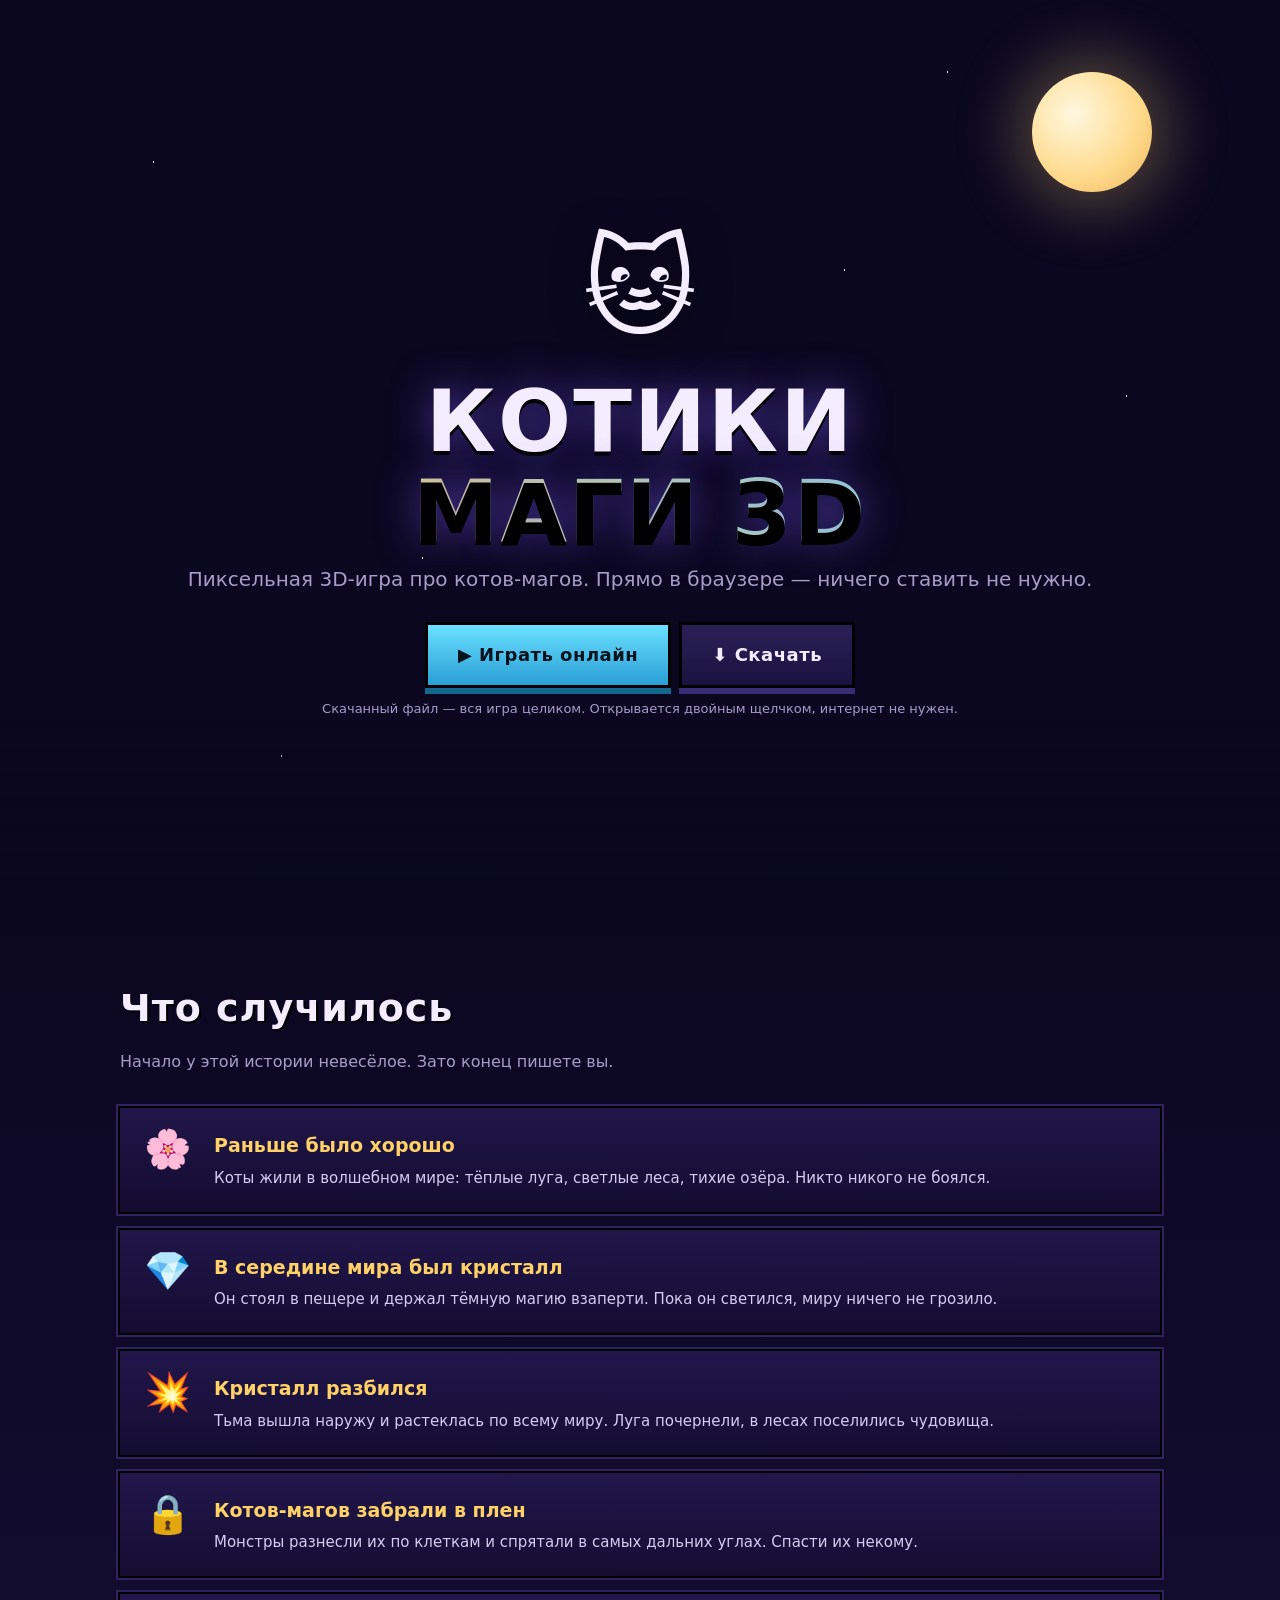
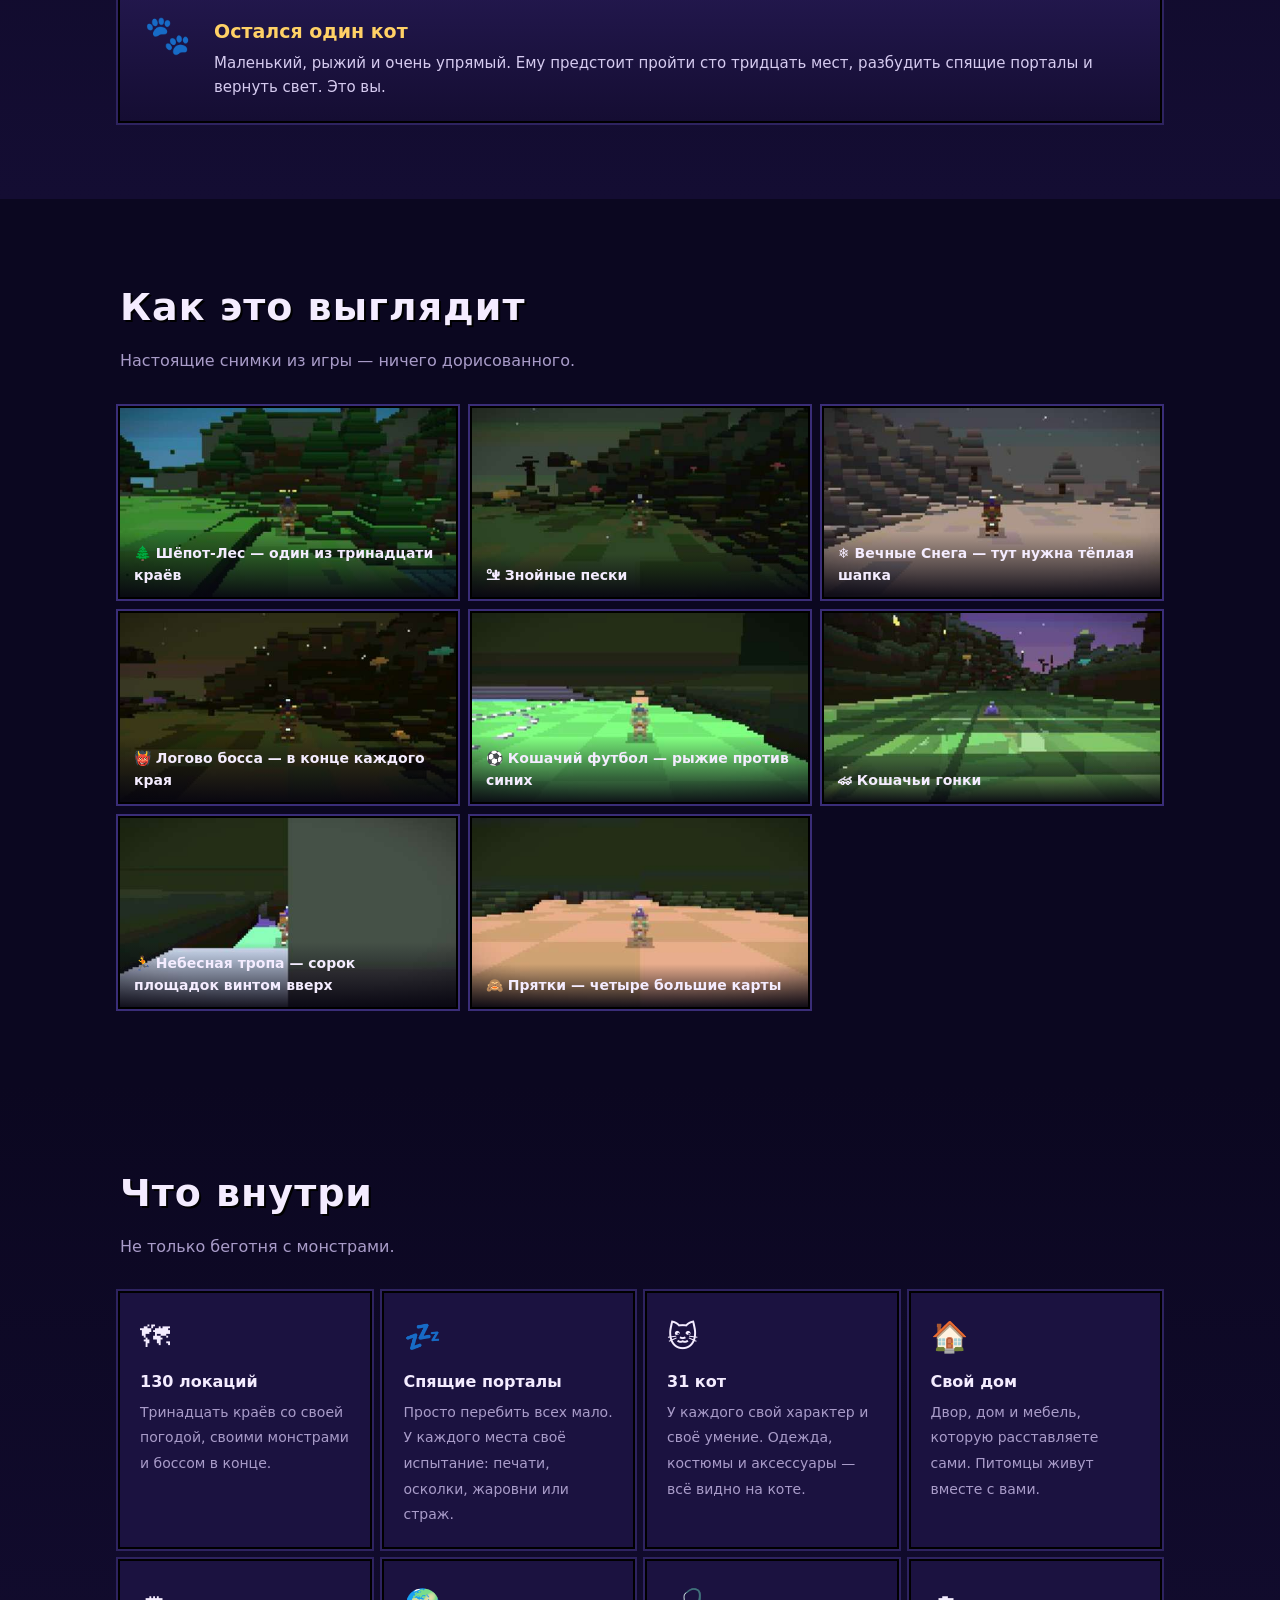
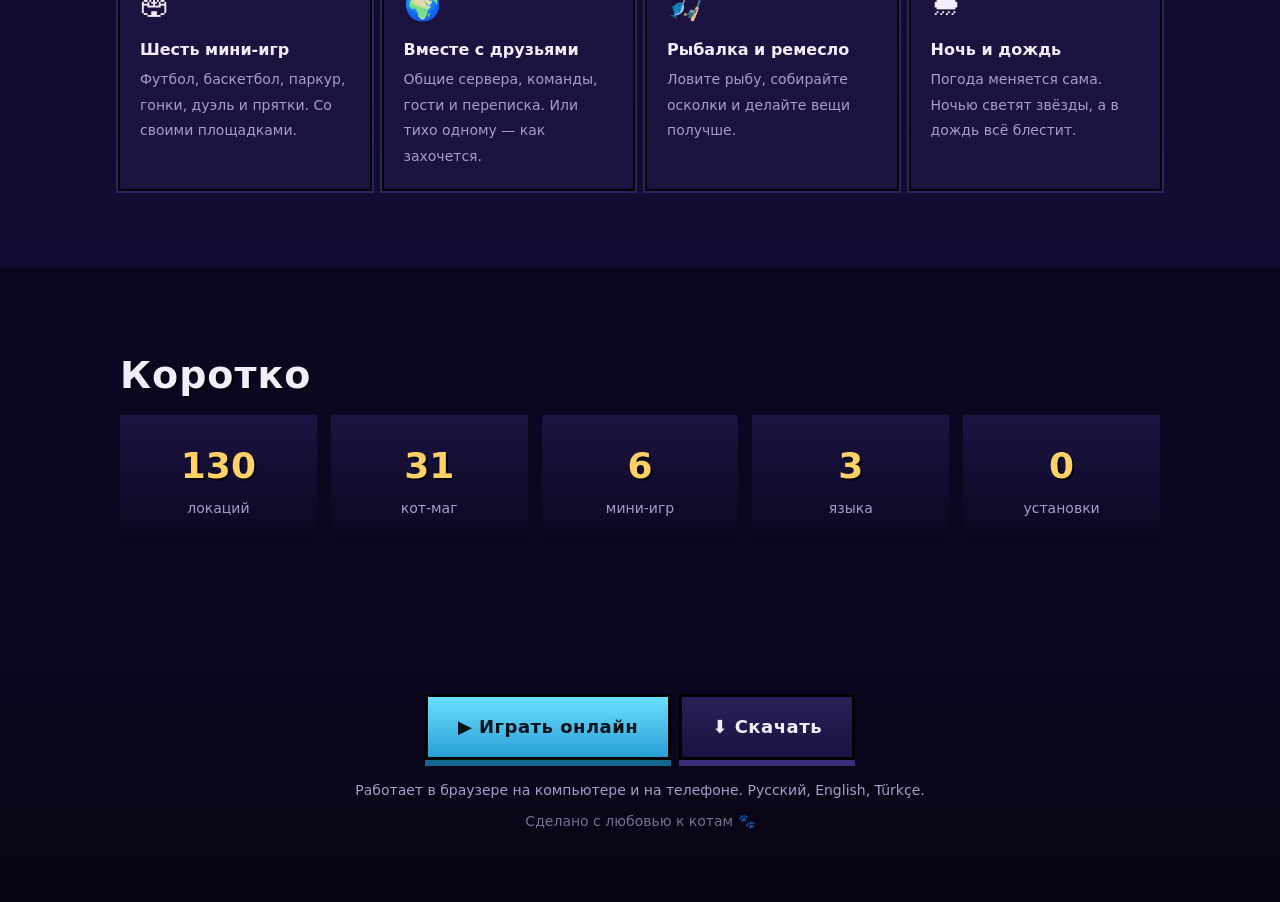
==== commit f2657610: "Add files via upload" ====
--- a/index.html
+++ b/index.html
@@ -1,35078 +1,318 @@
 <!DOCTYPE html>
-<!--
-  КОТИКИ МАГИ 3D — вся игра в одном файле.
-  Открывается двойным щелчком, интернет не нужен.
-  Сервер и совместная игра сюда не помещаются:
-  для них запускайте ИГРАТЬ.bat из папки игры.
--->
-
 <html lang="ru">
 <head>
 <meta charset="utf-8">
-<meta http-equiv="Cache-Control" content="no-cache, no-store, must-revalidate">
-<meta name="viewport" content="width=device-width, initial-scale=1, user-scalable=no, viewport-fit=cover">
-
+<meta name="viewport" content="width=device-width,initial-scale=1,viewport-fit=cover">
 <title>Котики Маги 3D — пиксельная 3D-игра про котов-магов</title>
-
-<!-- Чтобы игру находили поисковики и красиво показывали ссылки -->
-<meta name="description" content="Котики Маги 3D — бесплатная браузерная игра: 130 локаций, 31 кот-маг, 17 заклинаний, питомцы и совместная игра с друзьями. Играть прямо в браузере, без установки.">
-<meta name="keywords" content="котики маги 3d, игра про котов, браузерная игра, пиксельная 3d игра, играть бесплатно, коты маги, воксельная игра">
-<meta name="author" content="Котики Маги 3D">
-<meta name="theme-color" content="#2a1a5a">
-<link rel="canonical" href="./">
-
-<!-- Карточка при отправке ссылки в мессенджер или соцсеть -->
+<meta name="description" content="Браузерная 3D-игра: коты-маги спасают волшебный мир. 130 локаций, шесть мини-игр, свой дом и игра с друзьями. Играть онлайн или скачать одним файлом.">
+<meta property="og:title" content="Котики Маги 3D">
+<meta property="og:description" content="Коты-маги спасают волшебный мир. Играть прямо в браузере.">
+<meta property="og:image" content="cover.png">
 <meta property="og:type" content="website">
-<meta property="og:site_name" content="Котики Маги 3D">
-<meta property="og:title" content="Котики Маги 3D — играть бесплатно в браузере">
-<meta property="og:description" content="130 локаций, 31 кот-маг, 17 заклинаний и игра вдвоём. Открыл и играешь — ничего скачивать не нужно.">
-<meta property="og:image" content="cover.png">
-<meta property="og:locale" content="ru_RU">
-<meta name="twitter:card" content="summary_large_image">
-<meta name="twitter:title" content="Котики Маги 3D">
-<meta name="twitter:description" content="Пиксельная 3D-игра про котов-магов. Играть в браузере бесплатно.">
-<meta name="twitter:image" content="cover.png">
-
-<!-- Чтобы игру можно было поставить значком на телефон -->
-<link rel="manifest" href="manifest.json">
+<link rel="icon" href="icon.svg">
 <link rel="apple-touch-icon" href="icon-192.png">
-<meta name="mobile-web-app-capable" content="yes">
-<meta name="apple-mobile-web-app-capable" content="yes">
-<meta name="apple-mobile-web-app-status-bar-style" content="black-translucent">
-<meta name="apple-mobile-web-app-title" content="Котики Маги 3D">
-<link rel="icon" href="data:image/svg+xml,<svg xmlns='http://www.w3.org/2000/svg' viewBox='0 0 100 100'><text y='.9em' font-size='90'>🐱</text></svg>">
 <style>
 /* ============================================================
-   КОТИКИ МАГИ 3D — интерфейс (пиксельно-кубический стиль)
+   Котики Маги 3D — страница игры
+
+   Ничего лишнего: рассказ, картинки и две кнопки. Всё,
+   что появляется на экране, выезжает мягко — но только
+   один раз, чтобы не мельтешило при прокрутке.
    ============================================================ */
+*{box-sizing:border-box;margin:0;padding:0}
 :root{
-  --ink:#0d0a1a;
-  --ink2:#171130;
-  --panel:#1d1640;
-  --panel2:#261c52;
-  --gold:#ffd23a;
-  --gold-d:#c9971a;
-  --mint:#6ae0a8;
-  --pink:#ff7ac0;
-  --cyan:#6ae0ff;
-  --red:#ff4a5a;
-  --orange:#ff9a3a;
-  --violet:#a06aff;
-  --text:#f2ecff;
-  --dim:#a79cd0;
-  --edge:#000;
-}
-
-*{box-sizing:border-box;margin:0;padding:0}
-html,body{width:100%;height:100%;overflow:hidden;background:#05040c}
+  --ink:#f4ecff; --dim:#a99cc9; --gold:#ffd166; --cyan:#6ae0ff;
+  --violet:#7c5cff; --deep:#0b0720; --deep2:#140d33; --card:#1b1240;
+}
+html{scroll-behavior:smooth}
 body{
-  font-family:"Trebuchet MS","Segoe UI Semibold","Segoe UI",system-ui,sans-serif;
-  color:var(--text);
-  -webkit-font-smoothing:none;
-  user-select:none;
-  cursor:default;
-}
-#app{position:fixed;inset:0}
-
-canvas#gl{position:absolute;inset:0;width:100%;height:100%;display:block;image-rendering:pixelated;image-rendering:crisp-edges}
-canvas#fx{position:absolute;inset:0;width:100%;height:100%;display:block;pointer-events:none;image-rendering:pixelated}
-
-.hidden{display:none !important}
-
-/* ---------- общие кнопки ---------- */
-.btn{
-  font:inherit;font-weight:700;font-size:17px;letter-spacing:.4px;
-  color:var(--text);
-  background:linear-gradient(180deg,var(--panel2),var(--panel));
-  border:0;padding:11px 20px;cursor:pointer;
-  box-shadow:
-    0 0 0 3px var(--edge),
-    0 0 0 6px #3a2d78,
-    0 6px 0 6px #120c2c,
-    inset 0 3px 0 rgba(255,255,255,.13),
-    inset 0 -3px 0 rgba(0,0,0,.35);
-  transition:transform .06s, filter .12s;
-  image-rendering:pixelated;
-}
-.btn:hover{filter:brightness(1.22);transform:translateY(-2px)}
-.btn:active{transform:translateY(2px);box-shadow:0 0 0 3px var(--edge),0 0 0 6px #3a2d78,0 2px 0 6px #120c2c,inset 0 3px 0 rgba(0,0,0,.3)}
-.btn:disabled{filter:grayscale(.8) brightness(.6);cursor:not-allowed;transform:none}
-.btn-big{font-size:24px;padding:16px 34px;
-  background:linear-gradient(180deg,#ffcf3a,#e08a1a);color:#2a1600;
-  box-shadow:0 0 0 3px var(--edge),0 0 0 6px #8a5a08,0 6px 0 6px #3a2400,inset 0 3px 0 rgba(255,255,255,.45),inset 0 -3px 0 rgba(0,0,0,.25)}
-.btn-danger{background:linear-gradient(180deg,#ff5a6a,#b02030);box-shadow:0 0 0 3px var(--edge),0 0 0 6px #7a1420,0 6px 0 6px #3a0a10,inset 0 3px 0 rgba(255,255,255,.25)}
-.btn-good{background:linear-gradient(180deg,#6ae0a8,#2a9a68);color:#062218;box-shadow:0 0 0 3px var(--edge),0 0 0 6px #1c6a48,0 6px 0 6px #072c1e,inset 0 3px 0 rgba(255,255,255,.35)}
-.btn-ghost{background:linear-gradient(180deg,#2a2350,#1a1438);font-size:15px;padding:9px 16px}
-.btn-back{font-size:15px;padding:8px 14px}
-.btn-sm{font-size:14px;padding:7px 12px}
-
-kbd{
-  display:inline-block;background:#2a2150;border:0;padding:1px 7px;margin:0 1px;
-  font:inherit;font-size:.86em;font-weight:700;color:var(--gold);
-  box-shadow:0 0 0 2px #000,0 2px 0 2px #0d0a20;
-}
-
-/* ============================================================
-   HUD
-   ============================================================ */
-#hud{position:absolute;inset:0;pointer-events:none;z-index:5}
-
-#hud-tl{position:absolute;left:18px;top:16px;display:flex;gap:12px;align-items:flex-start}
-.cat-badge{
-  width:62px;height:62px;display:grid;place-items:center;font-size:34px;
-  background:linear-gradient(180deg,#3a2d78,#221a4e);
-  box-shadow:0 0 0 3px #000,0 0 0 6px var(--gold),0 0 22px rgba(255,210,60,.3);
-}
-.bars{display:flex;flex-direction:column;gap:5px}
-.bar{
-  position:relative;width:246px;height:20px;background:#0c0820;
-  box-shadow:0 0 0 3px #000, inset 0 0 0 2px #2a2050;
-  overflow:hidden;
-}
-.bar i{display:block;height:100%;width:100%;transition:width .18s ease-out;
-  background-size:14px 100%;
-  background-image:linear-gradient(90deg,rgba(255,255,255,.16) 0 2px,transparent 2px 14px);
-}
-.bar span{position:absolute;inset:0;display:grid;place-items:center;font-size:12.5px;font-weight:700;
-  text-shadow:1px 1px 0 #000,-1px 1px 0 #000,1px -1px 0 #000,-1px -1px 0 #000;letter-spacing:.3px}
-.bar-hp i{background-color:#ff3a52}
-.bar-mana i{background-color:#3a8aff}
-.bar-energy i{background-color:#ffc42a}
-.bar-xp{height:13px;width:246px}
-.bar-xp i{background-color:#8affc0}
-.bar-xp span{font-size:10.5px}
-
-#hud-tr{position:absolute;right:18px;top:16px;display:flex;flex-direction:column;gap:8px;align-items:flex-end}
-.chip{
-  display:inline-flex;align-items:center;gap:7px;padding:7px 13px;font-weight:800;font-size:16px;
-  background:linear-gradient(180deg,#2a2158,#1a1440);
-  box-shadow:0 0 0 3px #000,0 0 0 5px #3a2d78;
-}
-.chip-gold{color:var(--gold)}
-.chip-key{color:#ffe08a}
-.chip-sp{color:var(--mint)}
-
-#objectives{
-  margin-top:4px;min-width:220px;padding:11px 14px;font-size:14.5px;line-height:1.65;
-  background:rgba(13,10,26,.74);
-  box-shadow:0 0 0 3px #000,0 0 0 5px #3a2d78;
-}
-#objectives .obj{display:flex;justify-content:space-between;gap:16px}
-#objectives .obj b{color:var(--gold)}
-#objectives .obj.done b{color:var(--mint)}
-#objectives .obj-title{color:var(--cyan);font-weight:800;margin-bottom:5px;font-size:13px;letter-spacing:.5px}
-
-#climate{
-  position:absolute;left:18px;top:104px;display:flex;align-items:center;gap:8px;
-  padding:5px 12px;background:rgba(13,10,26,.80);box-shadow:0 0 0 2px #000,0 0 0 4px #3a2d78;
-  font-size:13px;font-weight:800;white-space:nowrap;
-}
-#climate.cold{box-shadow:0 0 0 2px #000,0 0 0 4px #4ac8ff}
-#climate.hot{box-shadow:0 0 0 2px #000,0 0 0 4px #ff7a2a}
-#climate.danger{animation:clpulse .7s ease-in-out infinite}
-@keyframes clpulse{0%,100%{filter:brightness(1)}50%{filter:brightness(1.7)}}
-.cl-icons{font-size:16px;letter-spacing:1px}
-.cl-icons .off{opacity:.22;filter:grayscale(1)}
-.cl-label{color:var(--dim);font-size:12px}
-.cl-label b{color:var(--text)}
-
-#hud-status{position:absolute;left:18px;top:142px;display:flex;flex-direction:column;gap:5px;font-size:14px;font-weight:700}
-.st-tag{padding:4px 11px;background:rgba(13,10,26,.78);box-shadow:0 0 0 2px #000;display:inline-flex;gap:7px;align-items:center;width:max-content}
-.st-speed{color:var(--cyan)}
-.st-hide{color:var(--mint)}
-.st-burn{color:var(--orange)}
-.st-freeze{color:var(--cyan)}
-.st-poison{color:#9de04a}
-.st-rest{color:var(--pink)}
-.st-dash{color:#ffd8a0}
-@keyframes pop{0%{transform:scale(1)}40%{transform:scale(1.28)}100%{transform:scale(1)}}
-.pop{animation:pop .3s}
-
-#hud-buttons{position:absolute;left:50%;top:16px;transform:translateX(-50%);display:flex;gap:8px;pointer-events:auto}
-.hbtn{
-  width:48px;height:48px;font-size:22px;line-height:1;cursor:pointer;border:0;
-  touch-action:manipulation;
-  background:linear-gradient(180deg,#2a2158,#171038);color:var(--text);
-  box-shadow:0 0 0 3px #000,0 0 0 5px #3a2d78,0 4px 0 5px #120c2c;
-  transition:transform .07s,filter .12s;
-}
-.hbtn:hover{filter:brightness(1.35);transform:translateY(-2px)}
-.hbtn:active{transform:translateY(2px)}
-
-/* ---------- компактные сворачиваемые панели ---------- */
-#hud{--hud-scale:1}
-.hudbar{
-  position:absolute;display:flex;flex-direction:column;align-items:center;gap:4px;
-  pointer-events:auto;z-index:6;
-}
-.hudbar.pos-bc{left:50%;bottom:12px;transform:translateX(-50%) scale(var(--hud-scale));transform-origin:bottom center}
-.hudbar.pos-bl{left:14px;bottom:12px;transform:scale(var(--hud-scale));transform-origin:bottom left}
-.hudbar.pos-br{right:14px;bottom:12px;transform:scale(var(--hud-scale));transform-origin:bottom right}
-.hudbar.pos-lm{left:14px;top:52%;transform:translateY(-50%) scale(var(--hud-scale));transform-origin:left center}
-.hudbar.pos-rm{right:14px;top:52%;transform:translateY(-50%) scale(var(--hud-scale));transform-origin:right center}
-.hudbar.pos-lm .bar-body,.hudbar.pos-rm .bar-body{flex-direction:column}
-.hudbar.pos-lm .bar-view,.hudbar.pos-rm .bar-view{flex-direction:column}
-.hudbar.pos-lm .bar-nav,.hudbar.pos-rm .bar-nav{width:100%}
-
-.bar-body{display:flex;align-items:center;gap:5px}
-.bar-view{display:flex;gap:6px;flex-wrap:wrap;justify-content:center;
-  max-width:min(78vw,900px);max-height:70vh;align-content:center}
-.bar-nav{
-  font:inherit;font-weight:800;font-size:15px;line-height:1;color:var(--gold);
-  background:linear-gradient(180deg,#2a2158,#171038);border:0;cursor:pointer;
-  padding:0;width:22px;height:52px;
-  box-shadow:0 0 0 2px #000,0 0 0 4px #3a2d78;
-}
-.bar-nav:hover{filter:brightness(1.4)}
-.bar-nav:active{transform:translateY(1px)}
-
-.bar-foot{display:flex;align-items:center;gap:6px}
-.bar-label{
-  font-size:12px;font-weight:800;color:var(--cyan);white-space:nowrap;
-  background:rgba(10,8,20,.72);padding:2px 8px;box-shadow:0 0 0 2px #000;
-  max-width:170px;overflow:hidden;text-overflow:ellipsis;
-}
-.bar-toggle{
-  font:inherit;font-weight:800;font-size:12px;line-height:1;color:var(--text);
-  background:linear-gradient(180deg,#2a2158,#171038);border:0;cursor:pointer;
-  padding:3px 10px;box-shadow:0 0 0 2px #000,0 0 0 4px #3a2d78;
-}
-.bar-toggle:hover{filter:brightness(1.4)}
-.hudbar.collapsed .bar-nav{display:none}
-.hudbar.collapsed .bar-label{display:none}
-
-/* плитка (заклинание или способность) */
-.tile{
-  width:54px;height:54px;position:relative;display:grid;place-items:center;font-size:25px;
-  background:linear-gradient(180deg,#2a2158,#171038);
-  box-shadow:0 0 0 2px #000,0 0 0 4px #3a2d78;cursor:pointer;
-}
-.tile:hover{filter:brightness(1.25)}
-.tile .k{position:absolute;top:1px;left:4px;font-size:10px;font-weight:800;color:var(--dim)}
-.tile .cost{position:absolute;bottom:1px;right:4px;font-size:10px;font-weight:800;color:#7ab8ff}
-.tile .cdn{position:absolute;bottom:1px;right:4px;font-size:10px;font-weight:800;color:#ff9a9a}
-.tile .cd{position:absolute;inset:0;background:rgba(0,0,0,.74);transform-origin:bottom;pointer-events:none}
-.tile.sel{box-shadow:0 0 0 2px #000,0 0 0 4px var(--gold),0 0 16px rgba(255,210,60,.6);transform:translateY(-4px)}
-.tile.no-mana{filter:grayscale(.7) brightness(.62)}
-.tile.ready{box-shadow:0 0 0 2px #000,0 0 0 4px var(--mint)}
-.tile.on{box-shadow:0 0 0 2px #000,0 0 0 4px var(--gold),0 0 16px rgba(255,210,60,.65)}
-
-#hud-controls{
-  position:absolute;left:50%;top:150px;transform:translateX(-50%);
-  font-size:12px;color:#bdb2e0;max-width:76vw;text-align:center;line-height:1.7;
-  background:rgba(10,8,20,.62);padding:5px 14px;box-shadow:0 0 0 2px #000;
-  transition:opacity .8s;
-}
-#hud-controls.faded{opacity:0;pointer-events:none}
-
-#hurt-vignette{position:absolute;inset:0;pointer-events:none;opacity:0;
-  background:radial-gradient(ellipse at center,transparent 45%,rgba(255,20,50,.75) 100%);
-  transition:opacity .32s}
-#hide-vignette{position:absolute;inset:0;pointer-events:none;opacity:0;
-  background:radial-gradient(ellipse at center,transparent 40%,rgba(20,80,40,.72) 100%);
-  transition:opacity .5s}
-
-/* ============================================================
-   ЭКРАНЫ
-   ============================================================ */
-#screens{position:absolute;inset:0;z-index:10;pointer-events:none}
-.screen{position:absolute;inset:0;display:none;place-items:center;pointer-events:auto;overflow:auto;padding:24px}
-.screen.active{display:grid}
-.screen.dim{background:rgba(6,4,14,.82)}
-#scr-locations.active,#scr-shop.active,#scr-pets.active,#scr-skills.active,
-#scr-cats.active,#scr-inv.active,#scr-settings.active,#scr-help.active,#scr-loading.active{
+  font-family:"Trebuchet MS","Segoe UI",system-ui,sans-serif;
+  background:var(--deep); color:var(--ink);
+  overflow-x:hidden; line-height:1.6;
+}
+img{max-width:100%;display:block}
+a{color:inherit;text-decoration:none}
+
+/* ---------- звёздное небо ---------- */
+.stars{position:fixed;inset:0;z-index:0;pointer-events:none;
   background:
-    radial-gradient(1200px 700px at 50% -10%,rgba(120,80,220,.42),transparent 65%),
-    linear-gradient(180deg,rgba(18,12,44,.94),rgba(7,5,15,.97));
-}
-/* главное меню — сквозь него видно живую 3D-сцену с котом */
-#scr-menu.active{
-  background:
-    radial-gradient(900px 600px at 50% 8%,rgba(120,80,220,.30),transparent 70%),
-    linear-gradient(180deg,rgba(14,9,34,.72) 0%,rgba(14,9,34,.35) 42%,rgba(7,5,15,.80) 100%);
-  align-content:start;
-  padding-top:min(7vh,70px);
-}
-
-/* ---------- главное меню ---------- */
-.menu-wrap{text-align:center;padding:20px}
-.title{font-size:clamp(46px,9vw,110px);line-height:.94;letter-spacing:5px;margin-bottom:6px;display:flex;flex-direction:column}
-.title span{display:block;text-shadow:
-   4px 0 0 #000,-4px 0 0 #000,0 4px 0 #000,0 -4px 0 #000,
-   4px 4px 0 #000,-4px -4px 0 #000,4px -4px 0 #000,-4px 4px 0 #000,
-   0 10px 0 #2a1a60, 0 16px 26px rgba(0,0,0,.6);}
-.title .t1{color:var(--gold)}
-.title .t2{color:var(--pink)}
-.title .t3{color:var(--cyan);font-size:.5em;letter-spacing:14px;margin-top:2px}
-.subtitle{color:var(--dim);font-size:17px;margin-bottom:30px;letter-spacing:.6px}
-.menu-buttons{display:flex;flex-wrap:wrap;gap:13px;justify-content:center;max-width:640px;margin:0 auto}
-.menu-buttons .btn-big{flex-basis:100%;margin-bottom:8px}
-.menu-stats{margin-top:26px;color:var(--dim);font-size:14px;line-height:1.9}
-.menu-stats b{color:var(--gold)}
-
-/* ---------- панели ---------- */
-.panel{
-  width:min(840px,96vw);max-height:92vh;display:flex;flex-direction:column;
-  background:linear-gradient(180deg,#1d1640,#140e30);
-  box-shadow:0 0 0 4px #000,0 0 0 8px #3a2d78,0 18px 0 8px rgba(0,0,0,.45),0 0 60px rgba(120,80,220,.25);
-}
-.panel-wide{width:min(1180px,97vw)}
-.panel-narrow{width:min(480px,94vw)}
-.panel-head{display:flex;align-items:center;gap:16px;padding:14px 18px;background:rgba(0,0,0,.32);box-shadow:inset 0 -3px 0 #3a2d78}
-.panel-head h2{flex:1;text-align:center;font-size:23px;letter-spacing:2.4px;color:var(--gold);
-  text-shadow:2px 2px 0 #000,-2px 2px 0 #000,2px -2px 0 #000,-2px -2px 0 #000}
-.head-right{min-width:120px;display:flex;justify-content:flex-end}
-.panel-body{padding:18px;overflow-y:auto;overflow-x:hidden}
-.panel-body.col{display:flex;flex-direction:column;gap:12px;align-items:stretch}
-
-.panel-body::-webkit-scrollbar{width:14px}
-.panel-body::-webkit-scrollbar-track{background:#0c0820}
-.panel-body::-webkit-scrollbar-thumb{background:#3a2d78;box-shadow:inset 0 0 0 2px #000}
-
-/* ---------- вкладки ---------- */
-.tabs{display:flex;gap:6px;padding:12px 18px 0;flex-wrap:wrap}
-.tab{font:inherit;font-weight:700;font-size:15px;color:var(--dim);background:#1a1438;border:0;padding:9px 17px;cursor:pointer;
-  box-shadow:0 0 0 2px #000}
-.tab:hover{color:var(--text);background:#241c50}
-.tab.active{color:#2a1600;background:linear-gradient(180deg,#ffcf3a,#e0a01a);box-shadow:0 0 0 2px #000,0 0 0 4px #8a5a08}
-
-/* ---------- локации ---------- */
-.loc-legend{display:flex;gap:20px;justify-content:center;padding:10px;font-size:13.5px;color:var(--dim)}
-.loc-legend .dot{display:inline-block;width:12px;height:12px;margin-right:5px;box-shadow:0 0 0 2px #000;vertical-align:-1px}
-.dot.done{background:var(--mint)}.dot.open{background:var(--gold)}.dot.lock{background:#4a4270}.dot.boss{background:var(--red)}
-
-.region{margin-bottom:22px}
-.region-head{display:flex;align-items:center;gap:12px;margin-bottom:10px;padding-bottom:6px;box-shadow:inset 0 -2px 0 #3a2d78}
-.region-head h3{font-size:18px;letter-spacing:1.2px;color:var(--cyan)}
-.region-head .prog{margin-left:auto;font-size:13px;color:var(--dim)}
-.loc-grid{display:grid;grid-template-columns:repeat(10,1fr);gap:8px}
-@media(max-width:900px){.loc-grid{grid-template-columns:repeat(5,1fr)}}
-.loc{
-  position:relative;aspect-ratio:1;display:flex;flex-direction:column;align-items:center;justify-content:center;
-  background:linear-gradient(180deg,#2a2158,#181038);cursor:pointer;font-weight:800;
-  box-shadow:0 0 0 2px #000,0 0 0 4px #3a2d78;transition:transform .08s,filter .12s;
-}
-.loc:hover{transform:translateY(-3px) scale(1.05);filter:brightness(1.3);z-index:2}
-.loc .n{font-size:20px}
-.loc .st{font-size:11px;letter-spacing:-1px;color:var(--gold);height:12px}
-.loc.locked{filter:grayscale(.9) brightness(.45);cursor:not-allowed}
-.loc.locked:hover{transform:none}
-.loc.open{box-shadow:0 0 0 2px #000,0 0 0 4px var(--gold)}
-.loc.done{background:linear-gradient(180deg,#2a6a52,#14402e);box-shadow:0 0 0 2px #000,0 0 0 4px var(--mint)}
-.loc.boss{background:linear-gradient(180deg,#6a1a2a,#3a0a18);box-shadow:0 0 0 2px #000,0 0 0 4px var(--red)}
-.loc.boss.done{background:linear-gradient(180deg,#6a4a1a,#3a2a08);box-shadow:0 0 0 2px #000,0 0 0 4px var(--gold)}
-.loc .crown{position:absolute;top:-8px;font-size:14px}
-
-/* экран котов: слева живой 3D-персонаж, справа список */
-#scr-cats.active{
-  justify-items:end;
-  background:linear-gradient(90deg,
-    rgba(14,9,34,.15) 0%,rgba(14,9,34,.35) 30%,rgba(9,6,20,.90) 52%,rgba(7,5,15,.96) 100%);
-}
-#scr-cats .panel{width:min(680px,58vw)}
-/* на преображении и в магазине кот стоит там же, слева */
-#scr-dress.active,#scr-shop.active{
-  justify-items:end;
-  background:linear-gradient(90deg,
-    rgba(14,9,34,.15) 0%,rgba(14,9,34,.35) 26%,rgba(9,6,20,.90) 48%,rgba(7,5,15,.96) 100%);
-}
-#scr-dress .panel{width:min(620px,54vw)}
-#scr-shop .panel{width:min(760px,62vw)}
-@media(max-width:900px){
-  #scr-cats.active{justify-items:center;background:linear-gradient(180deg,rgba(14,9,34,.3) 0%,rgba(7,5,15,.95) 30%)}
-  #scr-cats .panel{width:min(840px,96vw)}
-  #scr-dress.active,#scr-shop.active{justify-items:center;
-    background:linear-gradient(180deg,rgba(14,9,34,.3) 0%,rgba(7,5,15,.95) 32%)}
-  #scr-dress .panel,#scr-shop .panel{width:min(840px,96vw)}
-}
-
-/* ---------- карточки (магазин / питомцы / коты) ---------- */
-.cards{display:grid;grid-template-columns:repeat(auto-fill,minmax(268px,1fr));gap:14px}
-.card{
-  display:flex;gap:12px;padding:13px;background:linear-gradient(180deg,#241c50,#181038);
-  box-shadow:0 0 0 2px #000,0 0 0 4px #3a2d78;
-}
-.card.owned{box-shadow:0 0 0 2px #000,0 0 0 4px var(--mint)}
-.card.locked{filter:grayscale(.55) brightness(.75)}
-.card .ico{width:56px;height:56px;min-width:56px;display:grid;place-items:center;font-size:30px;
-  background:#0e0a22;box-shadow:0 0 0 2px #000}
-.card .info{flex:1;min-width:0}
-.card .nm{font-weight:800;font-size:16px;margin-bottom:3px;color:var(--text)}
-.card .ds{font-size:12.5px;color:var(--dim);line-height:1.45;margin-bottom:8px}
-.card .row{display:flex;align-items:center;gap:8px;flex-wrap:wrap}
-.price{color:var(--gold);font-weight:800;font-size:15px}
-.tagline{font-size:12px;color:var(--mint);font-weight:700}
-.tag-lock{font-size:12px;color:var(--dim)}
-
-/* ---------- слоты питомцев ---------- */
-.slots{display:flex;gap:14px;justify-content:center;padding:16px 18px 4px}
-.slot{
-  width:120px;height:132px;display:flex;flex-direction:column;align-items:center;justify-content:center;gap:5px;
-  background:linear-gradient(180deg,#241c50,#141030);cursor:pointer;
-  box-shadow:0 0 0 2px #000,0 0 0 4px #3a2d78;position:relative;
-}
-.slot.filled{box-shadow:0 0 0 2px #000,0 0 0 4px var(--mint)}
-.slot .em{font-size:34px}
-.slot .nm{font-size:12.5px;font-weight:800;text-align:center;padding:0 4px}
-.slot .lv{font-size:11px;color:var(--gold)}
-.slot .empty{font-size:12.5px;color:var(--dim)}
-.slot .x{position:absolute;top:2px;right:5px;font-size:14px;color:var(--red);font-weight:800}
-
-.petbar{height:8px;width:90px;background:#0c0820;box-shadow:0 0 0 2px #000;margin-top:2px}
-.petbar i{display:block;height:100%;background:#8affc0}
-
-/* ---------- навыки ---------- */
-.skill{display:flex;align-items:center;gap:14px;padding:12px;margin-bottom:10px;
-  background:linear-gradient(180deg,#241c50,#181038);box-shadow:0 0 0 2px #000,0 0 0 4px #3a2d78}
-.skill .ico{width:48px;height:48px;min-width:48px;display:grid;place-items:center;font-size:25px;background:#0e0a22;box-shadow:0 0 0 2px #000}
-.skill .info{flex:1}
-.skill .nm{font-weight:800;font-size:16px}
-.skill .ds{font-size:12.5px;color:var(--dim)}
-.pips{display:flex;gap:3px;margin-top:6px;flex-wrap:wrap}
-.pip{width:11px;height:11px;background:#2a2050;box-shadow:0 0 0 2px #000}
-.pip.on{background:var(--mint)}
-
-/* ---------- инвентарь ---------- */
-.inv-grid{display:grid;grid-template-columns:repeat(auto-fill,minmax(96px,1fr));gap:10px}
-.islot{
-  position:relative;aspect-ratio:1;display:flex;flex-direction:column;align-items:center;justify-content:center;gap:3px;
-  background:linear-gradient(180deg,#241c50,#141030);box-shadow:0 0 0 2px #000,0 0 0 4px #3a2d78;cursor:pointer;
-}
-.islot:hover{filter:brightness(1.3)}
-.islot .em{font-size:29px}
-.islot .nm{font-size:10.5px;text-align:center;color:var(--dim);padding:0 3px;line-height:1.15}
-.islot .n{position:absolute;bottom:2px;right:5px;font-weight:800;font-size:13px;color:var(--gold)}
-.empty-note{color:var(--dim);text-align:center;padding:40px;font-size:16px}
-
-/* ---------- настройки ---------- */
-.set{display:flex;align-items:center;gap:14px;padding:11px 4px;box-shadow:inset 0 -2px 0 #2a2050}
-.set label{flex:1;font-weight:700;font-size:15px}
-.set input[type=range]{width:210px;accent-color:var(--gold)}
-.set .val{width:64px;text-align:right;color:var(--gold);font-weight:800}
-.seg{display:flex;gap:5px}
-.seg button{font:inherit;font-weight:700;font-size:14px;color:var(--dim);background:#1a1438;border:0;padding:7px 14px;cursor:pointer;box-shadow:0 0 0 2px #000}
-.seg button.on{color:#2a1600;background:linear-gradient(180deg,#ffcf3a,#e0a01a)}
-
-/* ---------- помощь ---------- */
-.keys-grid{display:grid;grid-template-columns:repeat(auto-fill,minmax(300px,1fr));gap:9px}
-.krow{display:flex;align-items:center;gap:12px;padding:9px 12px;background:rgba(0,0,0,.28);box-shadow:0 0 0 2px #000}
-.krow .k{min-width:104px;text-align:center}
-.krow .d{font-size:14px;color:var(--dim)}
-.help-note{margin:16px 0 8px;color:var(--cyan);font-weight:800;font-size:16px;letter-spacing:1px}
-.help-p{font-size:14.5px;color:var(--dim);line-height:1.75;margin-bottom:10px}
-.help-p b{color:var(--gold)}
-
-/* ---------- победа / поражение ---------- */
-.stars{font-size:42px;text-align:center;letter-spacing:8px;margin:6px 0 12px}
-.result-rows{display:flex;flex-direction:column;gap:7px;margin-bottom:14px}
-.rrow{display:flex;justify-content:space-between;padding:7px 12px;background:rgba(0,0,0,.3);box-shadow:0 0 0 2px #000;font-size:15px}
-.rrow b{color:var(--gold)}
-.death-reason{text-align:center;color:var(--dim);font-size:15.5px;margin-bottom:12px;line-height:1.6}
-
-/* ---------- загрузка ---------- */
-.loading{text-align:center}
-.loading-cat{font-size:76px;animation:hop .7s infinite ease-in-out}
-@keyframes hop{0%,100%{transform:translateY(0) scaleY(1)}45%{transform:translateY(-22px) scaleY(1.06)}}
-.loading-text{margin-top:12px;color:var(--gold);font-size:19px;letter-spacing:1.4px}
-.loading-bar{margin:18px auto 0;width:280px;height:16px;background:#0c0820;box-shadow:0 0 0 3px #000}
-.loading-bar i{display:block;height:100%;width:0;background:linear-gradient(90deg,#ffd23a,#ff7ac0);transition:width .2s}
-
-/* ---------- уведомления ---------- */
-#toasts{position:absolute;left:50%;top:88px;transform:translateX(-50%);z-index:20;
-  display:flex;flex-direction:column;gap:7px;align-items:center;pointer-events:none}
-.toast{
-  padding:10px 20px;font-weight:700;font-size:15.5px;background:rgba(13,10,26,.93);
-  box-shadow:0 0 0 3px #000,0 0 0 5px #3a2d78;
-  animation:tin .28s ease-out;white-space:nowrap;max-width:90vw;overflow:hidden;text-overflow:ellipsis;
-}
-@keyframes tin{from{opacity:0;transform:translateY(-14px) scale(.94)}to{opacity:1;transform:none}}
-.toast.good{box-shadow:0 0 0 3px #000,0 0 0 5px var(--mint);color:var(--mint)}
-.toast.warn{box-shadow:0 0 0 3px #000,0 0 0 5px var(--orange);color:var(--orange)}
-.toast.bad{box-shadow:0 0 0 3px #000,0 0 0 5px var(--red);color:#ff8a9a}
-.toast.info{color:var(--cyan)}
-.toast.fade{opacity:0;transition:opacity .4s,transform .4s;transform:translateY(-10px)}
-
-#bigmsg{position:absolute;inset:0;display:grid;place-items:center;z-index:22;pointer-events:none;
-  background:radial-gradient(circle at center,rgba(255,210,60,.16),transparent 60%)}
-.bm-inner{text-align:center;animation:bmin .4s ease-out}
-@keyframes bmin{from{opacity:0;transform:scale(.7)}to{opacity:1;transform:none}}
-.bm-inner h3{font-size:38px;color:var(--gold);letter-spacing:2px;
-  text-shadow:3px 3px 0 #000,-3px 3px 0 #000,3px -3px 0 #000,-3px -3px 0 #000,0 8px 24px rgba(0,0,0,.7)}
-.bm-inner p{margin-top:10px;font-size:21px;color:var(--mint);font-weight:700;
-  text-shadow:2px 2px 0 #000,-2px 2px 0 #000,2px -2px 0 #000,-2px -2px 0 #000}
-
-
-/* ---------- колесо и сундуки ---------- */
-.wheel-wrap{display:flex;flex-direction:column;align-items:center;gap:14px;margin-bottom:26px}
-.wheel-outer{position:relative;width:260px;height:260px}
-.wheel{
-  width:260px;height:260px;border-radius:50%;
-  box-shadow:0 0 0 6px #000,0 0 0 12px var(--gold),0 0 40px rgba(255,210,60,.35);
-  transition:transform 4.2s cubic-bezier(.12,.72,.16,1);
-}
-.wheel-pin{
-  position:absolute;left:50%;top:-14px;transform:translateX(-50%);
-  width:0;height:0;border-left:15px solid transparent;border-right:15px solid transparent;
-  border-top:28px solid var(--gold);filter:drop-shadow(0 0 3px #000);z-index:2;
-}
-.wheel-hub{
-  position:absolute;left:50%;top:50%;transform:translate(-50%,-50%);
-  width:74px;height:74px;border-radius:50%;display:grid;place-items:center;font-size:32px;
-  background:linear-gradient(180deg,#2a2158,#141030);box-shadow:0 0 0 4px #000,0 0 0 8px var(--gold);
-}
-.rar-legend{display:flex;flex-wrap:wrap;gap:8px;justify-content:center;margin-bottom:8px}
-.rar-chip{display:inline-flex;align-items:center;gap:6px;font-size:12px;font-weight:800;
-  padding:3px 10px;background:rgba(0,0,0,.35);box-shadow:0 0 0 2px #000}
-.rar-chip i{width:11px;height:11px;box-shadow:0 0 0 2px #000}
-.chest-card{position:relative}
-.chest-card .ico{font-size:34px}
-.chest-odds{font-size:11.5px;color:var(--dim);line-height:1.6;margin-top:5px}
-.chest-odds b{color:var(--text)}
-
-/* ---------- экран награды ---------- */
-#reveal{position:absolute;inset:0;z-index:40;display:grid;place-items:center;cursor:pointer;
-  background:radial-gradient(circle at 50% 55%,rgba(0,0,0,.15),rgba(4,3,10,.92) 70%)}
-.rv-glow{position:absolute;inset:0;pointer-events:none;
-  background:radial-gradient(circle at 50% 58%,var(--rv) 0%,transparent 55%);
-  opacity:.55;animation:rvpulse 2.4s ease-in-out infinite}
-@keyframes rvpulse{0%,100%{opacity:.4;transform:scale(1)}50%{opacity:.7;transform:scale(1.06)}}
-.rv-burst{position:absolute;left:50%;top:58%;width:10px;height:10px;transform:translate(-50%,-50%);
-  border-radius:50%;box-shadow:0 0 0 0 var(--rv);pointer-events:none}
-.rv-burst.go{animation:rvburst .7s ease-out}
-@keyframes rvburst{0%{box-shadow:0 0 0 0 var(--rv);opacity:.9}100%{box-shadow:0 0 0 640px transparent;opacity:0}}
-.rv-top{position:absolute;top:9%;left:0;right:0;text-align:center;pointer-events:none}
-.rv-rarity{font-size:clamp(24px,4.6vw,52px);font-weight:800;letter-spacing:7px;color:var(--rv);
-  text-shadow:3px 3px 0 #000,-3px 3px 0 #000,3px -3px 0 #000,-3px -3px 0 #000,0 0 30px var(--rv);
-  opacity:0;animation:rvin .5s .1s forwards}
-.rv-bottom{position:absolute;bottom:9%;left:0;right:0;text-align:center;pointer-events:none;padding:0 16px}
-.rv-name{font-size:clamp(22px,3.6vw,40px);font-weight:800;color:#fff;letter-spacing:2px;
-  text-shadow:3px 3px 0 #000,-3px 3px 0 #000,3px -3px 0 #000,-3px -3px 0 #000;
-  opacity:0;animation:rvin .5s .25s forwards}
-.rv-desc{margin-top:8px;font-size:15px;color:var(--dim);max-width:640px;margin-left:auto;margin-right:auto;
-  opacity:0;animation:rvin .5s .4s forwards}
-.rv-hint{margin-top:14px;font-size:13px;color:#8f86b8;opacity:0;animation:rvin .5s 1.1s forwards}
-@keyframes rvin{from{opacity:0;transform:translateY(14px)}to{opacity:1;transform:none}}
-.rv-queue{position:absolute;top:14px;right:18px;font-size:14px;font-weight:800;color:var(--gold);
-  background:rgba(0,0,0,.5);padding:4px 12px;box-shadow:0 0 0 2px #000}
-.rv-icon{font-size:clamp(70px,13vw,150px);filter:drop-shadow(0 0 24px var(--rv))}
-
-/* ---------- слоты сохранений ---------- */
-.slot-row{display:flex;align-items:center;gap:14px;padding:14px;margin-bottom:12px;
-  background:linear-gradient(180deg,#241c50,#181038);box-shadow:0 0 0 2px #000,0 0 0 4px #3a2d78}
-.slot-row.active{box-shadow:0 0 0 2px #000,0 0 0 4px var(--mint)}
-.slot-row.empty{filter:grayscale(.4) brightness(.85)}
-.slot-row .ico{width:56px;height:56px;min-width:56px;display:grid;place-items:center;font-size:28px;
-  background:#0e0a22;box-shadow:0 0 0 2px #000}
-.slot-row .info{flex:1;min-width:0}
-.slot-row .nm{font-weight:800;font-size:17px}
-.slot-row .ds{font-size:12.5px;color:var(--dim);line-height:1.6}
-
-.chip-paw{box-shadow:0 0 0 2px #000,0 0 0 4px var(--mint)}
-.chip-sky{box-shadow:0 0 0 2px #000,0 0 0 4px #4a6bd8}
-.cat-grow{margin-top:8px;padding:7px 9px;background:rgba(0,0,0,.25);box-shadow:inset 0 0 0 2px #2a2150}
-.cat-grow .ch{font-size:11.5px;color:var(--gold);font-weight:800}
-.cat-grow .sk{font-size:11.5px;color:var(--mint);line-height:1.5;margin-top:2px}
-.cat-grow .lvl{font-size:11px;color:var(--dim);margin-top:3px}
-.btn-menu{background:linear-gradient(180deg,#3d2f7a,#2a1f58)}
-.btn-home{background:linear-gradient(180deg,#2f6b3d,#1f4a2a)}
-.menu-grid{display:grid;grid-template-columns:repeat(auto-fill,minmax(210px,1fr));gap:10px}
-.menu-grid .btn{width:100%;text-align:left}
-body[data-device="phone"] .menu-grid{grid-template-columns:1fr 1fr;gap:7px}
-body[data-device="phone"] .menu-grid .btn{font-size:12px;padding:10px 8px;text-align:center}
-.menu-ver{margin-top:8px;font-size:10.5px;color:var(--dim);letter-spacing:1px;opacity:.7}
-.room-top{margin-bottom:14px}
-.room-top .btn{width:100%;margin-bottom:8px}
-.room-list{margin-top:10px}
-.q-row .dim{color:var(--dim);font-weight:600;font-size:12px}
-.ep-shot.sel{box-shadow:0 0 0 2px #000,0 0 0 4px var(--gold)}
-.islot.sel{box-shadow:0 0 0 2px #000,0 0 0 4px var(--gold);transform:translateY(-2px)}
-.inv-act{display:flex;align-items:center;gap:12px;flex-wrap:wrap;padding:12px;margin-top:12px;
-  background:linear-gradient(180deg,#241c50,#181038);box-shadow:0 0 0 2px #000,0 0 0 4px #3a2d78}
-.inv-act.paw{box-shadow:0 0 0 2px #000,0 0 0 4px var(--mint)}
-.inv-act .ic{width:48px;height:48px;min-width:48px;display:grid;place-items:center;font-size:26px;
-  background:#0e0a22;box-shadow:0 0 0 2px #000}
-.inv-act .info{flex:1;min-width:140px}
-.inv-act .nm{font-weight:800;font-size:15px}
-.inv-act .ds{font-size:12px;color:var(--dim);line-height:1.5}
-
-/* ---------- кладовка в доме ---------- */
-#house-bar{position:absolute;left:0;right:0;top:0;z-index:14;pointer-events:none;padding:10px}
-#house-bar.hidden{display:none}
-.hb-row{display:flex;gap:8px;justify-content:center;flex-wrap:wrap;margin-bottom:8px}
-.hb-btn{
-  pointer-events:auto;cursor:pointer;font:inherit;font-size:12.5px;font-weight:800;
-  color:var(--text);background:rgba(12,9,26,.86);border:0;padding:9px 13px;
-  box-shadow:0 0 0 2px #000,0 0 0 4px #3a2d78;touch-action:manipulation;
-}
-.hb-btn:hover{box-shadow:0 0 0 2px #000,0 0 0 4px var(--gold)}
-.hb-btn b{margin-left:6px;color:var(--gold)}
-.hb-ok{box-shadow:0 0 0 2px #000,0 0 0 4px var(--mint)}
-.hb-no{box-shadow:0 0 0 2px #000,0 0 0 4px #7a3a4a}
-.hb-near .hb-what{color:var(--mint)}
-.hb-what{
-  pointer-events:none;align-self:center;font-size:12.5px;font-weight:800;color:var(--gold);
-  background:rgba(12,9,26,.86);padding:9px 13px;box-shadow:0 0 0 2px #000
-}
-.hb-list{
-  pointer-events:auto;max-width:min(680px,94vw);margin:0 auto;padding:10px;
-  display:grid;grid-template-columns:repeat(auto-fill,minmax(96px,1fr));gap:8px;
-  background:rgba(10,8,22,.94);box-shadow:0 0 0 2px #000,0 0 0 4px #3a2d78;
-  max-height:52vh;overflow-y:auto;
-}
-.hb-list.hidden{display:none}
-.hb-item{
-  cursor:pointer;text-align:center;padding:8px 4px;background:#1a1338;
-  box-shadow:0 0 0 2px #000;touch-action:manipulation;
-}
-.hb-item:hover{box-shadow:0 0 0 2px #000,0 0 0 3px var(--gold)}
-.hb-item .em{font-size:26px;line-height:1}
-.hb-item .nm{font-size:10.5px;margin-top:3px;color:var(--text);line-height:1.3}
-.hb-item .n{font-size:10px;color:var(--gold);font-weight:800}
-.hb-empty{grid-column:1/-1;text-align:center;font-size:12px;color:var(--dim);padding:10px}
-body[data-device="phone"] .hb-btn{font-size:11px;padding:8px 10px}
-body[data-device="phone"] .hb-list{grid-template-columns:repeat(auto-fill,minmax(74px,1fr))}
-
-/* ---------- вступительный ролик ---------- */
-#cinema{position:absolute;inset:0;z-index:38;pointer-events:none}
-#cinema.hidden{display:none}
-#cine-fade{position:absolute;inset:0;background:#000;opacity:0;transition:opacity .12s linear}
-#cine-bar{position:absolute;left:0;top:0;height:4px;width:100%;background:rgba(0,0,0,.5)}
-#cine-bar i{display:block;height:100%;width:0;background:var(--gold);transition:width .2s linear}
-#cine-skip{
-  position:absolute;right:14px;top:14px;pointer-events:auto;cursor:pointer;
-  font:inherit;font-size:13px;font-weight:800;color:var(--text);
-  background:rgba(12,9,26,.82);border:0;padding:9px 14px;
-  box-shadow:0 0 0 2px #000,0 0 0 4px #3a2d78;touch-action:manipulation;
-}
-#cine-skip:hover{box-shadow:0 0 0 2px #000,0 0 0 4px var(--gold)}
-#cine-band{
-  position:absolute;left:0;right:0;bottom:0;padding:26px 20px 24px;
-  background:linear-gradient(180deg,rgba(6,4,14,0),rgba(6,4,14,.88) 45%,rgba(6,4,14,.96));
-  text-align:center;
-}
-#cine-text{
-  max-width:min(760px,92vw);margin:0 auto;font-size:17px;line-height:1.7;
-  color:#fff;text-shadow:0 2px 0 #000,0 0 12px rgba(0,0,0,.9);
-  animation:cinein .5s ease-out;
-}
-@keyframes cinein{from{opacity:0;transform:translateY(8px)}to{opacity:1;transform:none}}
-#cine-step{margin-top:8px;font-size:11px;font-weight:800;color:var(--dim);letter-spacing:1px}
-body[data-device="phone"] #cine-text{font-size:13px;line-height:1.6}
-body[data-device="phone"] #cine-band{padding:18px 14px 16px}
-body.touch-mode #cine-skip{font-size:14px;padding:11px 16px}
-
-/* ---------- обучение ---------- */
-#tut{position:absolute;inset:0;pointer-events:none;z-index:12}
-/* Карточка нарочно маленькая и внизу: она подсказывает, а смотреть
-   надо на игру. Точное «дно» ставит сама игра — над панелью заклинаний. */
-.tut-card{
-  position:absolute;left:50%;bottom:12px;transform:translateX(-50%);
-  width:min(560px,94vw);padding:6px 32px 7px;text-align:center;
-  background:rgba(13,10,26,.9);box-shadow:0 0 0 2px #000,0 0 0 4px var(--gold);
-  animation:tfade .25s ease-out;pointer-events:none;
-}
-@keyframes tfade{from{opacity:0}to{opacity:1}}
-.tut-t{display:flex;align-items:center;justify-content:center;gap:8px;margin-bottom:2px}
-.tut-t b{font-size:12px;color:var(--gold);letter-spacing:.5px}
-.tut-t .go{font-size:10px;color:var(--mint);font-weight:800;font-style:normal;opacity:.85}
-.tut-card p{font-size:11.5px;color:var(--text);line-height:1.5}
-.tut-skip{
-  position:absolute;right:4px;top:4px;width:26px;height:26px;padding:0;
-  font:inherit;font-size:12px;font-weight:800;line-height:1;cursor:pointer;
-  color:var(--dim);background:rgba(0,0,0,.5);border:0;box-shadow:0 0 0 2px #000;
-  touch-action:manipulation;pointer-events:auto;
-}
-.tut-skip:hover{color:#fff;background:var(--red)}
-.tut-arrow{position:absolute;font-size:34px;transform:translate(-50%,-50%);
-  filter:drop-shadow(0 0 6px #000);animation:tarr 1s ease-in-out infinite}
-@keyframes tarr{0%,100%{opacity:.75}50%{opacity:1}}
-
-#modal{position:absolute;inset:0;z-index:45;display:grid;place-items:center;
-  background:rgba(6,4,14,.86)}
-#mo-text{font-size:15.5px;line-height:1.7;text-align:center;color:var(--text)}
-.mo-input{
-  font:inherit;font-size:16px;font-weight:700;color:var(--text);text-align:center;
-  background:#0c0820;border:0;padding:11px 14px;outline:none;
-  box-shadow:0 0 0 3px #000,inset 0 0 0 2px #3a2d78;
-}
-.mo-input:focus{box-shadow:0 0 0 3px #000,inset 0 0 0 2px var(--gold)}
-.mo-btns{display:flex;gap:10px;justify-content:center;margin-top:4px}
-
-
-
-
-
-/* ============================================================
-   ТЕЛЕФОН: поворот и ящик с редкими кнопками
-   ============================================================ */
-#rotate{position:absolute;inset:0;z-index:40;display:none;place-items:center;text-align:center;
-  background:linear-gradient(180deg,#2a1a5a,#12081f)}
-#rotate.show{display:grid}
-.rot-in{max-width:min(420px,88vw);padding:20px}
-.rot-ico{font-size:76px;line-height:1;animation:rotspin 2.4s ease-in-out infinite}
-@keyframes rotspin{0%,45%{transform:rotate(0)}55%,100%{transform:rotate(90deg)}}
-#rotate h2{font-size:22px;letter-spacing:2px;color:var(--gold);margin:12px 0 8px}
-#rotate p{font-size:14px;color:var(--dim);line-height:1.7;margin-bottom:16px}
-
-/* ящичек «ещё» */
-.tmore-btn{order:99}
-.tmore{order:100;display:none;flex-wrap:wrap;gap:6px;justify-content:flex-end;width:100%;
-  pointer-events:none;margin-bottom:4px}
-.tmore.open{display:flex}
-.tmore .tpad{pointer-events:auto;width:54px;height:54px}
-.tmore .tpad .ic{font-size:21px}
-
-/* горизонтально: джойстик и кнопки по краям, середина свободна */
-@media (orientation:landscape){
-  body.touch-mode #touch-stick{left:18px;bottom:16px}
-  body.touch-mode #touch-pads{right:16px;bottom:12px;width:min(300px,42vw)}
-  body.touch-mode #hud-tl{transform-origin:left top}
-  body.touch-mode #spellwrap,body.touch-mode #abilwrap{bottom:auto;top:50%;transform:translateY(-50%)}
-}
-/* вертикально кнопки крупнее — палец один */
-@media (orientation:portrait){
-  body.touch-mode #touch-pads{width:min(340px,72vw)}
-}
-
-
-/* ============================================================
-   КОШАЧЬИ ВЫХОДКИ
-   ============================================================ */
-#emote-toggle{position:absolute;right:14px;bottom:194px;z-index:7;width:52px;height:52px;border:0;
-  font-size:24px;cursor:pointer;color:var(--text);background:rgba(18,12,40,.66);backdrop-filter:blur(3px);
-  box-shadow:0 0 0 2px #000,0 0 0 4px rgba(120,100,200,.5)}
-#emote-toggle:hover{filter:brightness(1.3)}
-#emote-toggle.gone{display:none}
-#emote-toggle.on{box-shadow:0 0 0 2px #000,0 0 0 4px var(--gold)}
-#emote-wheel{position:absolute;right:14px;bottom:254px;z-index:8;width:min(300px,90vw);display:none;
-  padding:10px;background:rgba(14,9,32,.72);backdrop-filter:blur(6px);
-  box-shadow:0 0 0 2px #000,0 0 0 4px rgba(120,100,200,.45)}
-#emote-wheel.open{display:block}
-.ew-title{font-size:11px;font-weight:800;letter-spacing:1.6px;color:var(--gold);text-align:center;margin-bottom:8px}
-.ew-grid{display:grid;grid-template-columns:repeat(4,1fr);gap:5px;
-  max-height:min(46vh,320px);overflow-y:auto;padding-right:3px;scrollbar-width:thin}
-.ew-grid::-webkit-scrollbar{width:6px}
-.ew-grid::-webkit-scrollbar-thumb{background:#4a3a8a}
-.ew-btn{border:0;background:rgba(255,255,255,.06);cursor:pointer;padding:7px 2px 4px;
-  display:flex;flex-direction:column;align-items:center;gap:2px;position:relative}
-.ew-btn:hover{background:rgba(255,210,58,.26)}
-.ew-btn .ic{font-size:22px;line-height:1}
-.ew-btn .nm{font-size:9.5px;font-weight:700;color:var(--dim);line-height:1.1;text-align:center}
-.ew-btn .num{position:absolute;top:1px;left:3px;font-size:9px;font-weight:800;color:var(--gold);opacity:.8}
-.ew-hint{margin-top:8px;font-size:10.5px;color:var(--dim);text-align:center;line-height:1.5}
-.ew-hint kbd{font-size:10px;padding:1px 4px}
-body[data-device="phone"] .ew-grid{grid-template-columns:repeat(3,1fr)}
-body[data-device="phone"] .ew-hint{display:none}
-
-
-
-/* ============================================================
-   ЗАСТАВКА И БОЛЬШАЯ КАРТИНА
-   ============================================================ */
-#scr-intro{padding:0}
-#scr-intro.active{background:#160a34}
-#intro-art,#load-art{position:absolute;inset:0;width:100%;height:100%;display:block;
-  image-rendering:pixelated}
-.intro-over{position:relative;z-index:2;text-align:center;padding:20px;
-  display:flex;flex-direction:column;align-items:center;justify-content:center;height:100%}
-.intro-title{display:flex;flex-direction:column;gap:2px;line-height:.9;margin-bottom:14px;
-  animation:introIn .9s cubic-bezier(.2,1.4,.4,1)}
-.intro-title span{letter-spacing:6px;
-  text-shadow:4px 4px 0 #000,-4px 4px 0 #000,4px -4px 0 #000,-4px -4px 0 #000,
-              0 0 46px rgba(255,200,80,.55)}
-.intro-title .i1{font-size:clamp(38px,9vw,88px);color:#ffd23a}
-.intro-title .i2{font-size:clamp(34px,8vw,78px);color:#ff7ac0}
-.intro-title .i3{font-size:clamp(26px,6vw,58px);color:#8fe0ff;letter-spacing:12px}
-@keyframes introIn{from{transform:scale(.55) translateY(30px);opacity:0}
-                   to{transform:scale(1) translateY(0);opacity:1}}
-.intro-sub{font-size:clamp(12px,2.2vw,16px);color:#d8ccff;margin-bottom:22px;
-  text-shadow:2px 2px 0 #000;animation:introIn 1.2s .2s backwards cubic-bezier(.2,1.4,.4,1)}
-.intro-go{animation:introPulse 1.8s ease-in-out infinite;font-size:clamp(15px,3vw,20px)}
-@keyframes introPulse{0%,100%{transform:scale(1)}50%{transform:scale(1.06)}}
-.intro-hint{margin-top:12px;font-size:11px;letter-spacing:2px;color:#a091d0;opacity:.8;
-  animation:mhblink 2.2s steps(2) infinite}
-
-/* загрузка поверх картины */
-#scr-loading{padding:0}
-#scr-loading .loading{position:relative;z-index:2;text-align:center;
-  background:rgba(8,4,20,.55);backdrop-filter:blur(2px);padding:18px 28px;
-  box-shadow:0 0 0 2px #000,0 0 0 4px rgba(120,100,200,.5)}
-#scr-loading .loading-text{font-size:15px;color:var(--gold);letter-spacing:1px;margin-bottom:10px}
-.loading-tip{margin-top:10px;font-size:12px;color:var(--dim);max-width:420px;line-height:1.6}
-
-/* ============================================================
-   РЕЖИМЫ СЕРВЕРА: табло и итоги
-   ============================================================ */
-#match-hud{position:absolute;left:50%;top:52px;transform:translateX(-50%);z-index:5;
-  min-width:210px;padding:7px 14px;text-align:center;pointer-events:none;
-  background:rgba(8,6,20,.72);box-shadow:0 0 0 2px #000,0 0 0 4px rgba(120,100,200,.45)}
-#match-hud.hidden{display:none}
-.mh-top{display:flex;gap:12px;align-items:baseline;justify-content:center}
-.mh-name{font-size:11px;font-weight:800;letter-spacing:1.2px;color:var(--gold)}
-.mh-timer{font-size:15px;font-weight:800;color:var(--text);font-variant-numeric:tabular-nums}
-.mh-timer.hot{color:#ff8a9a;animation:mhblink .8s steps(2) infinite}
-@keyframes mhblink{50%{opacity:.45}}
-.mh-teams{display:flex;gap:10px;align-items:center;justify-content:center;margin-top:3px;font-size:15px;font-weight:800}
-.mh-teams.hidden{display:none}
-.mh-red{color:#ff7a7a}
-.mh-blue{color:#7ab0ff}
-.mh-goal{font-size:10px;color:var(--dim);font-weight:700}
-.mh-board{margin-top:4px;display:flex;flex-direction:column;gap:1px;font-size:11.5px}
-.mh-row{display:flex;gap:8px;justify-content:space-between;color:var(--dim)}
-.mh-row.me{color:var(--gold);font-weight:800}
-.mh-row .k{font-variant-numeric:tabular-nums}
-.mh-row.red .n{color:#ff9a9a}
-.mh-row.blue .n{color:#9ac4ff}
-
-/* карточки выбора режима */
-.mode-card .tagmode{display:inline-block;margin-left:8px;padding:1px 7px;font-size:10px;font-weight:800;
-  color:#2a1600;background:linear-gradient(180deg,#ffcf3a,#e0a01a);box-shadow:0 0 0 2px #000}
-
-/* итоги матча */
-#scr-match.active{background:radial-gradient(900px 700px at 50% 35%,rgba(255,190,60,.28),transparent 65%),
-  linear-gradient(180deg,#2a1a5a,#12081f)}
-.place{display:flex;align-items:center;gap:13px;padding:11px 14px;margin-bottom:8px;
-  background:linear-gradient(180deg,#241c50,#181038);box-shadow:0 0 0 2px #000,0 0 0 4px #3a2d78}
-.place.p1{box-shadow:0 0 0 2px #000,0 0 0 5px #ffd23a}
-.place.p2{box-shadow:0 0 0 2px #000,0 0 0 4px #c8ccd8}
-.place.p3{box-shadow:0 0 0 2px #000,0 0 0 4px #cd7f32}
-.place.me{background:linear-gradient(180deg,#3a2c70,#241a50)}
-.place .num{font-size:26px;min-width:44px;text-align:center}
-.place .who{flex:1;min-width:0}
-.place .who .nm{font-weight:800;font-size:16px}
-.place .who .ds{font-size:12px;color:var(--dim)}
-.place .cnt{font-size:20px;font-weight:800;color:var(--gold);font-variant-numeric:tabular-nums}
-.win-banner{text-align:center;margin-bottom:16px}
-.win-banner .ic{font-size:60px;line-height:1;animation:bdbounce 1.4s ease-in-out infinite}
-.win-banner .tx{font-size:24px;font-weight:800;letter-spacing:2px;color:var(--gold);
-  text-shadow:2px 2px 0 #000,-2px 2px 0 #000,2px -2px 0 #000,-2px -2px 0 #000}
-.win-banner .sub{font-size:13px;color:var(--dim);margin-top:5px}
-.team-red{color:#ff7a7a}
-.team-blue{color:#7ab0ff}
-
-
-/* ============================================================
-   ТЕЛЕФОН: всё компактно, ничего лишнего
-   ============================================================ */
-body[data-device="phone"] #hud-tl{left:8px;top:7px;gap:6px}
-body[data-device="phone"] #hud-tr{right:8px;top:7px;gap:4px}
-body[data-device="phone"] .cat-badge{width:30px;height:30px;font-size:16px}
-body[data-device="phone"] #hud-tl .bars{gap:2px}
-body[data-device="phone"] .bar{width:98px;height:11px;box-shadow:0 0 0 2px #000,inset 0 0 0 1px #2a2050}
-body[data-device="phone"] .bar-xp{width:98px;height:7px}
-body[data-device="phone"] .bar span{font-size:8px;letter-spacing:0}
-body[data-device="phone"] .bar-xp span{font-size:7px}
-body[data-device="phone"] .cat-badge{box-shadow:0 0 0 2px #000,0 0 0 3px var(--gold)}
-/* кнопки паузы уезжают вниз-влево, чтобы не спорить с полосками */
-/* ------------------------------------------------------------
-   Раскладка для телефона: всё прижато к краям, середина пустая
-   ------------------------------------------------------------ */
-/* пауза, сумка, карта — маленькой строкой сверху по центру */
-body[data-device="phone"] #hud-buttons{left:50%;top:9px;bottom:auto;transform:translateX(-50%);
-  flex-direction:row;gap:5px}
-body[data-device="phone"] #hud-buttons .hbtn{width:44px;height:44px;font-size:20px}
-
-/* монеты и задачи — узкой колонкой справа сверху */
-body[data-device="phone"] #hud-tr{max-width:96px}
-body[data-device="phone"] #objectives{max-height:42px;overflow:hidden}
-
-/* боковые кнопки — вертикально по правому краю, над кнопками действий */
-body[data-device="phone"] #who-toggle,
-body[data-device="phone"] #chat-toggle,
-body[data-device="phone"] #emote-toggle{right:4px;width:36px;height:36px;font-size:16px;
-  bottom:auto;box-shadow:0 0 0 2px #000,0 0 0 3px rgba(120,100,200,.5)}
-body[data-device="phone"] #who-toggle{top:100px}
-body[data-device="phone"] #chat-toggle{top:140px}
-body[data-device="phone"] #emote-toggle{top:180px}
-body[data-device="phone"] #who-toggle .cnt,
-body[data-device="phone"] #chat-toggle .cnt{min-width:15px;height:15px;font-size:9px;top:-4px;right:-4px}
-
-/* панельки открываются влево от своих кнопок */
-body[data-device="phone"] #who-panel{right:46px;top:100px;bottom:auto;width:min(190px,50vw)}
-body[data-device="phone"] #chat{right:46px;bottom:6px;width:min(230px,48vw)}
-body[data-device="phone"] #chat-log{height:84px}
-body[data-device="phone"] #emote-wheel{right:46px;top:140px;bottom:auto;width:min(210px,52vw)}
-
-/* кнопки действий чуть уже, чтобы не лезли на середину */
-body[data-device="phone"] #touch-pads{right:44px;bottom:6px;width:min(250px,44vw)}
-body[data-device="phone"] #touch-stick{left:10px;bottom:10px;width:104px;height:104px}
-body[data-device="phone"] .tpad{width:48px;height:48px}
-body[data-device="phone"] .tpad.big{width:62px;height:62px}
-body[data-device="phone"] .tpad .ic{font-size:21px}
-body[data-device="phone"] .tpad.big .ic{font-size:27px}
-body[data-device="phone"] .tpad .lb{font-size:7.5px}
-body[data-device="phone"] .tmore .tpad{width:42px;height:42px}
-body[data-device="phone"] #touch-knob{width:44px;height:44px}
-
-/* заклинания и способности — снизу по центру, между джойстиком и кнопками */
-body[data-device="phone"] #spellwrap,
-body[data-device="phone"] #abilwrap{transform:scale(.78);transform-origin:bottom center}
-
-
-body[data-device="phone"] .chip{padding:2px 7px;font-size:10.5px;gap:3px}
-body[data-device="phone"] #objectives{padding:5px 8px;font-size:10px;min-width:0}
-body[data-device="phone"] #objectives .obj-title{font-size:9.5px;margin-bottom:2px;letter-spacing:0}
-body[data-device="phone"] #objectives .obj{gap:8px}
-body[data-device="phone"] #climate{transform:scale(.72);transform-origin:left top}
-body[data-device="phone"] #hud-status{font-size:10px}
-body[data-device="phone"] #match-hud{top:38px;min-width:0;padding:4px 9px}
-body[data-device="phone"] .mh-name{font-size:9px;letter-spacing:.4px}
-body[data-device="phone"] .mh-timer{font-size:12px}
-body[data-device="phone"] .mh-board{font-size:9.5px}
-body[data-device="phone"] .mh-teams{font-size:12px}
-body[data-device="phone"] #net-badge{display:none}          /* заменено вкладкой «кто играет» */
-body[data-device="phone"] .tut-card{width:92vw;padding:5px 30px 6px}
-body[data-device="phone"] .tut-t b{font-size:11px}
-body[data-device="phone"] .tut-card p{font-size:10.5px;line-height:1.45}
-/* палец толще курсора — крестик крупнее */
-body.touch-mode .tut-skip{width:34px;height:34px;font-size:15px}
-body[data-device="phone"] .toast{font-size:11.5px;padding:6px 11px}
-body[data-device="phone"] #chat-log{height:96px;font-size:11.5px}
-body[data-device="phone"] .cline .cstk svg{width:40px;height:40px}
-body[data-device="phone"] #chat .crow{padding:6px}
-body[data-device="phone"] #chat-input{font-size:12px;padding:6px 9px}
-body[data-device="phone"] .bubble{font-size:11px;padding:4px 8px;max-width:140px}
-body[data-device="phone"] .bubble.sticker svg{width:48px;height:48px}
-body[data-device="phone"] .ew-btn .ic{font-size:18px}
-body[data-device="phone"] .ew-btn .nm{font-size:8px}
-
-/* планшет — середина между телефоном и компьютером */
-body[data-device="tablet"] #hud-buttons .hbtn{width:52px;height:52px;font-size:24px}
-body[data-device="tablet"] .bar{width:150px;height:15px}
-body[data-device="tablet"] .bar-xp{width:150px;height:10px}
-body[data-device="tablet"] .cat-badge{width:44px;height:44px;font-size:22px}
-body[data-device="tablet"] #chat-log{height:130px}
-
-/* ============================================================
-   КТО ИГРАЕТ — маленькая вкладка прямо в игре
-   ============================================================ */
-#who-toggle{position:absolute;right:14px;bottom:256px;z-index:7;width:52px;height:52px;border:0;
-  font-size:23px;cursor:pointer;color:var(--text);background:rgba(18,12,40,.66);backdrop-filter:blur(3px);
-  box-shadow:0 0 0 2px #000,0 0 0 4px rgba(120,100,200,.5)}
-#who-toggle:hover{filter:brightness(1.3)}
-#who-toggle.gone{display:none}
-#who-toggle.on{box-shadow:0 0 0 2px #000,0 0 0 4px var(--gold)}
-#who-toggle .cnt{position:absolute;top:-5px;right:-5px;min-width:19px;height:19px;padding:0 4px;
-  display:grid;place-items:center;font-size:11px;font-weight:800;color:#2a1600;
-  background:linear-gradient(180deg,#8fe0ff,#3a9ad0);box-shadow:0 0 0 2px #000}
-
-#who-panel{position:absolute;right:14px;bottom:316px;z-index:8;width:min(250px,80vw);display:none;
-  background:rgba(14,9,32,.74);backdrop-filter:blur(6px);
-  box-shadow:0 0 0 2px #000,0 0 0 4px rgba(120,100,200,.45)}
-#who-panel.open{display:block}
-.wp-head{display:flex;align-items:center;justify-content:space-between;padding:6px 10px;
-  font-size:10px;font-weight:800;letter-spacing:1.2px;color:var(--gold);background:rgba(0,0,0,.3)}
-#who-close{border:0;background:none;color:var(--dim);font:inherit;font-size:14px;cursor:pointer;
-  width:22px;height:22px;line-height:1}
-#who-close:hover{color:#ff8a9a}
-.wp-list{max-height:170px;overflow-y:auto;padding:6px;display:flex;flex-direction:column;gap:4px;
-  scrollbar-width:thin}
-.wp-list::-webkit-scrollbar{width:6px}
-.wp-list::-webkit-scrollbar-thumb{background:#4a3a8a}
-.wp-row{display:flex;align-items:center;gap:7px;padding:5px 7px;font-size:11.5px;
-  background:rgba(255,255,255,.05)}
-.wp-row .nm{flex:1;min-width:0;overflow:hidden;text-overflow:ellipsis;white-space:nowrap}
-.wp-row .nm.me{color:var(--gold);font-weight:800}
-.wp-row .nm.red{color:#ff9a9a}
-.wp-row .nm.blue{color:#9ac4ff}
-.wp-row .k{font-size:10.5px;color:var(--dim);font-variant-numeric:tabular-nums}
-.wp-row .ab{border:0;background:rgba(255,210,58,.22);color:var(--gold);font:inherit;font-size:11px;
-  font-weight:800;padding:2px 7px;cursor:pointer;line-height:1.3}
-.wp-row .ab:hover{background:rgba(255,210,58,.4)}
-.wp-row .ab.done{background:rgba(138,224,168,.2);color:var(--mint);cursor:default}
-.wp-add{display:flex;gap:4px;padding:6px}
-#who-nick{flex:1;min-width:0;font:inherit;font-size:11.5px;color:var(--text);border:0;padding:5px 8px;
-  background:rgba(0,0,0,.4);outline:none;box-shadow:inset 0 0 0 2px #3a2d78}
-#who-nick:focus{box-shadow:inset 0 0 0 2px var(--gold)}
-#who-send{border:0;font:inherit;font-size:13px;font-weight:800;padding:0 11px;cursor:pointer;
-  color:#2a1600;background:linear-gradient(180deg,#ffcf3a,#e0a01a)}
-.wp-empty{padding:10px;font-size:11px;color:var(--dim);text-align:center;line-height:1.5}
-
-
-/* ============================================================
-   ЧАТ
-   ============================================================ */
-#chat-toggle{position:absolute;right:14px;bottom:132px;z-index:7;width:52px;height:52px;border:0;
-  font-size:24px;cursor:pointer;color:var(--text);background:rgba(18,12,40,.66);backdrop-filter:blur(3px);
-  box-shadow:0 0 0 2px #000,0 0 0 4px rgba(120,100,200,.5)}
-#chat-toggle:hover{filter:brightness(1.3)}
-#chat-toggle.hidden{display:none}
-#chat-toggle .cnt{position:absolute;top:-6px;right:-6px;min-width:20px;height:20px;padding:0 5px;
-  display:grid;place-items:center;font-size:12px;font-weight:800;color:#2a0a12;
-  background:linear-gradient(180deg,#ff8a9a,#e03a5a);box-shadow:0 0 0 2px #000}
-#chat-toggle .cnt.hidden{display:none}
-
-#chat{position:absolute;right:14px;bottom:14px;z-index:7;width:min(340px,92vw);display:none;
-  flex-direction:column;overflow:hidden;
-  background:rgba(14,9,32,.62);backdrop-filter:blur(6px);
-  box-shadow:0 0 0 2px #000,0 0 0 4px rgba(120,100,200,.45)}
-#chat.open{display:flex}
-#chat.gone,#chat-toggle.gone{display:none!important}
-#chat .chead{display:flex;align-items:center;justify-content:space-between;padding:7px 10px;
-  background:rgba(0,0,0,.3)}
-#chat .chead .ttl{font-size:12px;font-weight:800;letter-spacing:1.5px;color:var(--gold)}
-#chat-close{border:0;background:none;color:var(--dim);font:inherit;font-size:16px;cursor:pointer;
-  width:26px;height:26px;line-height:1}
-#chat-close:hover{color:#ff8a9a}
-
-#chat-log{height:170px;overflow-y:auto;padding:8px 10px;display:flex;flex-direction:column;gap:5px;
-  font-size:13px;line-height:1.5;scrollbar-width:thin}
-#chat-log::-webkit-scrollbar{width:7px}
-#chat-log::-webkit-scrollbar-thumb{background:#4a3a8a}
-.cline{word-break:break-word}
-.cline b{color:#8fe0ff;margin-right:5px}
-.cline.mine b{color:var(--gold)}
-.cline .ctext{color:var(--text)}
-.cline.note{color:var(--dim);font-size:12px}
-.cline.event{display:flex;gap:6px;align-items:baseline;font-size:12px;color:var(--dim)}
-.cline.event .ic{flex:0 0 auto}
-.cline.event.join{color:#8ae0a8}
-.cline.event.leave{color:#c0a8d8}
-.cline.event.kill{color:#ffc08a}
-.cline.event.loot{color:#ffd23a}
-.cline.event.pvp{color:#ff9ab0}
-.cline .cstk{display:inline-block;vertical-align:middle}
-.cline .cstk svg{width:56px;height:56px;display:block}
-
-#chat-tabs{display:flex;gap:4px;padding:6px 8px 0}
-.ctab{flex:1;border:0;font:inherit;font-size:12px;font-weight:700;padding:6px;cursor:pointer;
-  color:var(--dim);background:rgba(0,0,0,.28)}
-.ctab:hover{color:var(--text)}
-.ctab.active{color:#2a1600;background:linear-gradient(180deg,#ffcf3a,#e0a01a)}
-
-#chat-extra{max-height:150px;overflow-y:auto;padding:7px 8px;scrollbar-width:thin}
-#chat-extra::-webkit-scrollbar{width:7px}
-#chat-extra::-webkit-scrollbar-thumb{background:#4a3a8a}
-.emoji-grid{display:grid;grid-template-columns:repeat(8,1fr);gap:3px}
-.emo{border:0;background:rgba(255,255,255,.05);font-size:19px;padding:4px 0;cursor:pointer;line-height:1.1}
-.emo:hover{background:rgba(255,210,58,.28)}
-
-.stk-cats{display:flex;gap:4px;overflow-x:auto;padding-bottom:6px;scrollbar-width:thin}
-.stk-cat{flex:0 0 auto;width:38px;height:38px;border:0;padding:1px;cursor:pointer;
-  background:rgba(255,255,255,.05);box-shadow:0 0 0 2px #000}
-.stk-cat.on{box-shadow:0 0 0 2px #000,0 0 0 3px var(--gold)}
-.stk-cat svg{width:100%;height:100%;display:block}
-.stk-grid{display:grid;grid-template-columns:repeat(5,1fr);gap:4px}
-.stk-btn{border:0;background:rgba(255,255,255,.05);cursor:pointer;padding:3px 1px 1px;
-  display:flex;flex-direction:column;align-items:center;gap:1px}
-.stk-btn:hover{background:rgba(255,210,58,.24)}
-.stk-btn svg{width:100%;height:auto;max-width:44px;display:block}
-.stk-btn .nm{font-size:8.5px;font-weight:700;color:var(--dim);line-height:1}
-
-#chat .crow{display:flex;gap:5px;padding:8px}
-#chat-input{flex:1;min-width:0;font:inherit;font-size:13px;color:var(--text);border:0;padding:8px 10px;
-  background:rgba(0,0,0,.4);outline:none;box-shadow:inset 0 0 0 2px #3a2d78}
-#chat-input:focus{box-shadow:inset 0 0 0 2px var(--gold)}
-#chat-send{border:0;font:inherit;font-size:15px;font-weight:800;padding:0 14px;cursor:pointer;
-  color:#2a1600;background:linear-gradient(180deg,#ffcf3a,#e0a01a)}
-#chat-send:hover{filter:brightness(1.12)}
-
-/* ---------- облачко над головой ---------- */
-#bubbles{position:absolute;inset:0;z-index:5;pointer-events:none;overflow:hidden}
-.bubble{position:absolute;transform:translate(-50%,-100%);max-width:200px;padding:6px 11px;
-  font-size:13px;font-weight:700;line-height:1.4;color:#1a1030;text-align:center;word-break:break-word;
-  background:rgba(255,255,255,.9);box-shadow:0 0 0 2px #000,0 3px 0 rgba(0,0,0,.35)}
-.bubble::after{content:'';position:absolute;left:50%;bottom:-7px;transform:translateX(-50%);
-  width:9px;height:7px;background:rgba(255,255,255,.9);
-  clip-path:polygon(0 0,100% 0,50% 100%)}
-.bubble.sticker{background:rgba(255,255,255,.82);padding:4px}
-.bubble.sticker svg{width:72px;height:72px;display:block}
-.bubble.pop{animation:bpop .28s cubic-bezier(.2,1.6,.4,1)}
-@keyframes bpop{from{transform:translate(-50%,-100%) scale(.4);opacity:0}
-                to{transform:translate(-50%,-100%) scale(1);opacity:1}}
-
-/* на телефоне чат пониже, чтобы не лез под кнопки */
-body[data-device="phone"] .emoji-grid{grid-template-columns:repeat(6,1fr)}
-body[data-device="phone"] .stk-grid{grid-template-columns:repeat(4,1fr)}
-
-/* ============================================================
-   СЕНСОРНОЕ УПРАВЛЕНИЕ
-   ============================================================ */
-#touch{position:absolute;inset:0;z-index:6;pointer-events:none;touch-action:none;user-select:none}
-#touch.hidden{display:none}
-#touch-look{position:absolute;inset:0;pointer-events:auto;touch-action:none}
-#touch-stick{position:absolute;left:22px;bottom:22px;width:132px;height:132px;border-radius:50%;
-  pointer-events:auto;touch-action:none;background:radial-gradient(circle,rgba(20,14,45,.5),rgba(20,14,45,.16));
-  box-shadow:0 0 0 3px rgba(0,0,0,.55),0 0 0 6px rgba(120,100,200,.35);display:grid;place-items:center}
-#touch-knob{width:56px;height:56px;border-radius:50%;background:linear-gradient(180deg,#8f7ae0,#5a48a8);
-  box-shadow:0 0 0 3px #000,0 4px 0 rgba(0,0,0,.4);transition:transform .04s linear}
-#touch-pads{position:absolute;right:14px;bottom:14px;width:min(330px,52vw);
-  display:flex;flex-wrap:wrap-reverse;gap:8px;justify-content:flex-end;pointer-events:none}
-.tpad{pointer-events:auto;touch-action:none;-webkit-tap-highlight-color:transparent;
-  width:64px;height:64px;border:0;border-radius:50%;display:grid;place-items:center;gap:0;
-  font:inherit;color:var(--text);cursor:pointer;
-  background:linear-gradient(180deg,rgba(52,40,105,.92),rgba(28,20,66,.92));
-  box-shadow:0 0 0 3px #000,0 0 0 5px rgba(120,100,200,.4),0 4px 0 rgba(0,0,0,.45)}
-.tpad.big{width:84px;height:84px}
-.tpad .ic{font-size:26px;line-height:1}
-.tpad.big .ic{font-size:34px}
-.tpad .lb{font-size:9px;font-weight:800;color:var(--dim);letter-spacing:.3px;margin-top:1px}
-.tpad.on{transform:translateY(3px);filter:brightness(1.5);
-  box-shadow:0 0 0 3px #000,0 0 0 5px var(--gold),0 1px 0 rgba(0,0,0,.45)}
-.tpad.t-jump{order:-2}
-.tpad.t-magic{order:-1}
-
-/* на телефоне интерфейс крупнее, лишнее прячем */
-body.touch-mode #hud-controls{display:none}
-body.touch-mode #hud-buttons .hbtn{width:48px;height:48px;font-size:22px}
-body[data-device="phone"] #hud-buttons .hbtn{width:44px;height:44px;font-size:20px}
-body[data-device="phone"] .btn{padding:12px 16px;font-size:15px}
-body[data-device="phone"] .panel{max-height:92vh}
-body[data-device="phone"] .cards{grid-template-columns:1fr}
-body[data-device="phone"] .form-row label{min-width:0;flex-basis:100%}
-body[data-device="phone"] .form-row .hint{padding-left:0}
-
-/* ============================================================
-   ВЫБОР УСТРОЙСТВА
-   ============================================================ */
-.dev-row{display:flex;gap:9px;flex-wrap:wrap;margin:4px 0 12px}
-.dev-card{flex:1 1 170px;padding:12px;cursor:pointer;text-align:center;
-  background:linear-gradient(180deg,#241c50,#181038);box-shadow:0 0 0 2px #000,0 0 0 4px #3a2d78}
-.dev-card:hover{filter:brightness(1.2)}
-.dev-card.on{box-shadow:0 0 0 2px #000,0 0 0 4px var(--gold)}
-.dev-card .ic{font-size:34px;line-height:1}
-.dev-card .nm{font-weight:800;font-size:15px;margin-top:5px}
-.dev-card .ds{font-size:11.5px;color:var(--dim);line-height:1.5;margin-top:4px}
-
-/* ============================================================
-   СЕРВЕР
-   ============================================================ */
-.net-dot{font-size:12px;font-weight:800;color:var(--dim);white-space:nowrap}
-.net-dot.online{color:var(--mint)}
-.net-dot.connecting{color:var(--gold)}
-.net-dot.error,.net-dot.off{color:#ff8a9a}
-.row-acts{display:flex;gap:6px;flex-wrap:wrap;justify-content:flex-end;flex:0 0 auto}
-.mode-card{display:flex;gap:14px;align-items:flex-start;padding:15px;margin-bottom:11px;cursor:pointer;
-  background:linear-gradient(180deg,#241c50,#181038);box-shadow:0 0 0 2px #000,0 0 0 4px #3a2d78}
-.mode-card:hover{filter:brightness(1.22);box-shadow:0 0 0 2px #000,0 0 0 4px var(--gold)}
-.mode-card.off{cursor:default;opacity:.85}
-.mode-card.off:hover{filter:none;box-shadow:0 0 0 2px #000,0 0 0 4px #3a2d78}
-.mode-card .ic{font-size:42px;line-height:1;min-width:52px;text-align:center}
-.mode-card .nm{font-size:18px;font-weight:800;color:var(--gold)}
-.mode-card .ds{font-size:13px;color:var(--dim);line-height:1.65;margin-top:5px}
-.mode-card .ds b{color:var(--text)}
-.mode-card .btn{margin-top:9px}
-#net-badge{position:absolute;left:50%;top:8px;transform:translateX(-50%);z-index:5;
-  display:flex;flex-direction:column;align-items:center;gap:1px;padding:5px 13px;pointer-events:none;
-  background:rgba(8,6,20,.72);box-shadow:0 0 0 2px #000,0 0 0 4px rgba(106,224,255,.5)}
-#net-badge b{font-size:12px;color:#8fe0ff;letter-spacing:1px}
-#net-badge span{font-size:11px;color:var(--dim)}
-#net-badge.hidden{display:none}
-
-/* ---------- аккаунт ---------- */
-.acc-row{display:flex;align-items:center;gap:14px;padding:13px;margin-bottom:11px;cursor:pointer;
-  background:linear-gradient(180deg,#241c50,#181038);box-shadow:0 0 0 2px #000,0 0 0 4px #3a2d78}
-.acc-row:hover{filter:brightness(1.25)}
-.acc-row.sel{box-shadow:0 0 0 2px #000,0 0 0 4px var(--gold)}
-.acc-row .ico{width:56px;height:56px;min-width:56px;display:grid;place-items:center;font-size:30px;
-  background:#0e0a22;box-shadow:0 0 0 2px #000}
-.acc-row .info{flex:1;min-width:0}
-.acc-row .nm{font-weight:800;font-size:17px}
-.acc-row .ds{font-size:12.5px;color:var(--dim);line-height:1.6}
-.acc-note{font-size:13px;color:var(--dim);line-height:1.7;margin-bottom:14px;
-  background:rgba(0,0,0,.28);padding:10px 14px;box-shadow:0 0 0 2px #000}
-.acc-note b{color:var(--gold)}
-.form-row{display:flex;align-items:center;gap:12px;padding:9px 2px;flex-wrap:wrap}
-.form-row label{min-width:150px;font-weight:700;font-size:14.5px}
-.form-row .hint{font-size:12px;color:var(--dim);flex-basis:100%;padding-left:150px}
-.f-input{font:inherit;font-size:15px;font-weight:700;color:var(--text);
-  background:#0c0820;border:0;padding:9px 12px;outline:none;min-width:190px;flex:1;
-  box-shadow:0 0 0 2px #000,inset 0 0 0 2px #3a2d78}
-.f-input:focus{box-shadow:0 0 0 2px #000,inset 0 0 0 2px var(--gold)}
-.f-sel{display:flex;flex-wrap:wrap;gap:5px;flex:1}
-.f-sel button{font:inherit;font-weight:700;font-size:13px;color:var(--dim);background:#1a1438;
-  border:0;padding:6px 11px;cursor:pointer;box-shadow:0 0 0 2px #000}
-.f-sel button:hover{color:var(--text)}
-.f-sel button.on{color:#2a1600;background:linear-gradient(180deg,#ffcf3a,#e0a01a)}
-.f-sel button.soon{opacity:.55}
-.f-err{color:#ff8a9a;font-weight:800;font-size:14px;text-align:center;padding:8px;min-height:20px}
-.f-date{display:flex;gap:6px;flex:1}
-.f-date select{font:inherit;font-size:14px;font-weight:700;color:var(--text);background:#0c0820;
-  border:0;padding:8px 10px;box-shadow:0 0 0 2px #000,inset 0 0 0 2px #3a2d78;cursor:pointer}
-
-.code-box{margin-top:12px}
-.code-row{display:flex;gap:8px;align-items:center}
-.code-ic{font-size:22px;line-height:1;flex:0 0 auto}
-.code-row .f-input{min-width:0;padding:7px 11px;text-transform:uppercase;letter-spacing:2px}
-.code-row .f-input::placeholder{letter-spacing:0;text-transform:none;color:#7a6ea8}
-.code-msg{font-size:12.5px;font-weight:700;text-align:center}
-.code-msg:not(:empty){margin-top:6px}
-.code-msg.bad{color:#ff8a9a}
-.code-msg.good{color:var(--mint)}
-.code-prize{display:flex;align-items:flex-start;gap:11px;padding:11px 13px;margin-bottom:8px;font-size:14px;line-height:1.6;
-  background:linear-gradient(180deg,#241c50,#181038);box-shadow:0 0 0 2px #000,0 0 0 4px var(--gold)}
-.code-prize i{font-style:normal;font-size:20px;line-height:1}
-.code-prize b{color:var(--gold)}
-.code-head{text-align:center;margin-bottom:16px}
-.code-head .ic{font-size:64px;line-height:1;animation:bdbounce 1.4s ease-in-out infinite}
-.code-head .nm{font-size:26px;font-weight:800;color:var(--gold);letter-spacing:2px;
-  text-shadow:2px 2px 0 #000,-2px 2px 0 #000,2px -2px 0 #000,-2px -2px 0 #000}
-.code-head .sub{font-size:13px;color:var(--dim);margin-top:4px}
-
-/* быстрый старт для того, кому скинули игру */
-.quick-play{display:flex;align-items:center;gap:14px;flex-wrap:wrap;padding:15px;margin-bottom:14px;
-  background:linear-gradient(180deg,#2c2464,#1d1442);
-  box-shadow:0 0 0 2px #000,0 0 0 4px var(--gold)}
-.quick-play .qp-ic{font-size:38px;line-height:1}
-.quick-play .qp-tx{flex:1;min-width:150px;font-size:13.5px;line-height:1.6;color:var(--dim)}
-.quick-play .qp-tx b{color:var(--gold);font-size:15px}
-.quick-play .btn{flex:0 0 auto}
-
-/* ============================================================
-   ИГРА ВДВОЁМ ПО КОДУ
-   ============================================================ */
-.dstep{display:flex;gap:13px;align-items:flex-start;padding:14px;margin-bottom:10px;
-  background:linear-gradient(180deg,#241c50,#181038);box-shadow:0 0 0 2px #000,0 0 0 4px #3a2d78}
-.dstep.done{box-shadow:0 0 0 2px #000,0 0 0 4px var(--mint)}
-.dstep .num{flex:0 0 34px;height:34px;display:grid;place-items:center;font-weight:800;font-size:17px;
-  color:#2a1600;background:linear-gradient(180deg,#ffcf3a,#e0a01a);box-shadow:0 0 0 2px #000}
-.dstep.done .num{background:linear-gradient(180deg,#8ae0a8,#4aa86a)}
-.dstep .body{flex:1;min-width:0}
-.dstep .ttl{font-weight:800;font-size:15px;margin-bottom:4px}
-.dstep .ds{font-size:12.5px;color:var(--dim);line-height:1.6}
-.dcode{width:100%;min-height:74px;margin-top:9px;padding:9px 11px;resize:vertical;
-  font:inherit;font-size:11px;line-height:1.4;color:var(--text);word-break:break-all;
-  background:rgba(0,0,0,.42);border:0;outline:none;box-shadow:inset 0 0 0 2px #3a2d78}
-.dcode:focus{box-shadow:inset 0 0 0 2px var(--gold)}
-.drow{display:flex;gap:7px;flex-wrap:wrap;margin-top:9px}
-.dwait{margin-top:9px;font-size:12px;color:var(--gold);font-weight:700}
-.dpeers{display:flex;flex-direction:column;gap:6px;margin-top:8px}
-.dpeer{display:flex;align-items:center;gap:9px;padding:7px 11px;font-size:13px;
-  background:rgba(255,255,255,.05);box-shadow:0 0 0 2px #000}
-.dpeer b{color:var(--gold)}
-.acc-actions{display:flex;flex-direction:column;gap:8px;margin-top:4px}
-.bd-sale{margin-bottom:12px;padding:11px 14px;font-size:14px;font-weight:700;text-align:center;
-  color:#2a1600;background:linear-gradient(90deg,#ffcf3a,#ff9ad0,#ffcf3a);background-size:220% 100%;
-  box-shadow:0 0 0 2px #000,0 0 0 4px #fff3;animation:bdsale 3.4s linear infinite}
-.bd-sale b{color:#3a0e2a}
-@keyframes bdsale{to{background-position:220% 0}}
-
-/* ---------- день рождения ---------- */
-#scr-birthday.active{background:
-  radial-gradient(900px 700px at 50% 40%,rgba(255,190,60,.35),transparent 65%),
-  linear-gradient(180deg,#3a1a5a,#12081f)}
-.bd-wrap{text-align:center;max-width:min(700px,94vw);z-index:2}
-.bd-cake{font-size:96px;animation:bdbounce 1.4s ease-in-out infinite}
-@keyframes bdbounce{0%,100%{transform:translateY(0) rotate(-3deg)}50%{transform:translateY(-16px) rotate(3deg)}}
-.bd-title{font-size:clamp(30px,6vw,60px);letter-spacing:3px;color:var(--gold);margin:6px 0;
-  text-shadow:3px 3px 0 #000,-3px 3px 0 #000,3px -3px 0 #000,-3px -3px 0 #000,0 0 34px rgba(255,200,60,.6)}
-.bd-name{font-size:22px;font-weight:800;color:var(--pink);margin-bottom:10px}
-.bd-text{font-size:15.5px;color:var(--text);line-height:1.8;margin-bottom:20px}
-.bd-list{display:flex;flex-wrap:wrap;gap:10px;justify-content:center;margin-top:20px}
-.bd-gift{display:flex;align-items:center;gap:8px;padding:8px 14px;font-weight:800;font-size:14px;
-  background:rgba(13,10,26,.8);box-shadow:0 0 0 2px #000,0 0 0 4px var(--gold)}
-.bd-confetti{position:absolute;inset:0;pointer-events:none;overflow:hidden}
-.bd-confetti i{position:absolute;width:9px;height:14px;top:-20px;animation:bdfall linear infinite}
-@keyframes bdfall{to{transform:translateY(110vh) rotate(720deg)}}
-.bd-badge{display:inline-flex;align-items:center;gap:6px;padding:3px 10px;font-size:12px;font-weight:800;
-  color:#2a1600;background:linear-gradient(180deg,#ffcf3a,#e0a01a);box-shadow:0 0 0 2px #000}
-
-#fps{position:absolute;right:10px;bottom:10px;z-index:30;font-size:13px;color:var(--mint);
-  background:rgba(0,0,0,.55);padding:3px 8px;box-shadow:0 0 0 2px #000}
-
-#fatal{position:absolute;inset:0;z-index:99;display:grid;place-items:center;padding:30px;
-  background:#0b0716;color:#ff9aa8;font-size:16px;line-height:1.7;text-align:center}
-#fatal b{color:var(--gold);font-size:22px;display:block;margin-bottom:12px}
-
-/* серверный аккаунт в списке */
-.srv-badge{display:inline-block;margin-left:6px;padding:1px 6px;font-size:9.5px;font-weight:800;
-  letter-spacing:.5px;color:#0a2030;background:linear-gradient(180deg,#8fe0ff,#3a9ad0);
-  box-shadow:0 0 0 2px #000;vertical-align:middle}
-body[data-device="phone"] .srv-badge{font-size:8px;padding:1px 4px}
-
-/* ============================================================
-   ВЫБОР СЕРВЕРА
-   ============================================================ */
-.srv-row{display:flex;align-items:center;gap:11px;padding:10px 12px;margin-bottom:7px;cursor:pointer;
-  background:rgba(255,255,255,.05);box-shadow:inset 0 0 0 2px #2c2360;transition:background .12s}
-.srv-row:hover{background:rgba(255,210,58,.13);box-shadow:inset 0 0 0 2px var(--gold)}
-.srv-row.here{box-shadow:inset 0 0 0 2px var(--mint)}
-.srv-row.full{opacity:.55;cursor:not-allowed}
-.srv-row.full:hover{background:rgba(255,255,255,.05);box-shadow:inset 0 0 0 2px #2c2360}
-.srv-row .ic{width:40px;height:40px;flex:0 0 40px;display:grid;place-items:center;font-size:21px;
-  background:rgba(0,0,0,.35);box-shadow:0 0 0 2px #000}
-.srv-row .info{flex:1;min-width:0}
-.srv-row .nm{font-size:14px;font-weight:800;color:var(--text)}
-.srv-row .ds{font-size:11px;color:var(--dim);line-height:1.45;margin-top:2px}
-.srv-row .lock{font-size:11px}
-.srv-row .badge-here{font-size:9px;font-weight:800;letter-spacing:.5px;padding:1px 5px;
-  color:#08281a;background:var(--mint);box-shadow:0 0 0 2px #000;vertical-align:middle}
-.srv-row .cnt{flex:0 0 auto;text-align:right;font-variant-numeric:tabular-nums}
-.srv-row .cnt b{display:block;font-size:17px;color:var(--gold);line-height:1}
-.srv-row .cnt span{font-size:10px;color:var(--dim)}
-
-.srv-more{margin-top:14px;padding:8px 10px;background:rgba(0,0,0,.22)}
-.srv-more summary{cursor:pointer;font-size:11px;letter-spacing:.7px;color:var(--dim);
-  font-weight:800;text-transform:uppercase;list-style:none}
-.srv-more summary::-webkit-details-marker{display:none}
-.srv-more summary::before{content:'▸ ';color:var(--gold)}
-.srv-more[open] summary::before{content:'▾ '}
-.srv-more .form-row{margin-top:9px}
-
-/* ============================================================
-   ПЕРЕПИСКА С ДРУГОМ
-   ============================================================ */
-#scr-talk .panel{width:min(560px,94vw);height:min(620px,88vh)}
-.talk-where{font-size:11px;font-weight:700}
-.talk-log{flex:1;min-height:0;overflow-y:auto;padding:12px;display:flex;flex-direction:column;gap:7px;
-  scrollbar-width:thin}
-.talk-log::-webkit-scrollbar{width:7px}
-.talk-log::-webkit-scrollbar-thumb{background:#4a3a8a}
-.talk-day{align-self:center;font-size:9.5px;letter-spacing:1px;color:var(--dim);padding:2px 9px;
-  background:rgba(0,0,0,.3)}
-.talk-msg{align-self:flex-start;max-width:78%;padding:7px 11px;background:rgba(255,255,255,.08);
-  box-shadow:inset 0 0 0 2px #33296e}
-.talk-msg.mine{align-self:flex-end;background:rgba(255,210,58,.16);box-shadow:inset 0 0 0 2px #6b5518}
-.talk-msg .x{font-size:12.5px;line-height:1.5;color:var(--text);word-break:break-word;white-space:pre-wrap}
-.talk-msg .tm{font-size:9px;color:var(--dim);text-align:right;margin-top:3px}
-.talk-send{display:flex;gap:6px;padding:10px;background:rgba(0,0,0,.3)}
-#talk-input{flex:1;min-width:0;font:inherit;font-size:13px;color:var(--text);border:0;padding:9px 12px;
-  background:rgba(0,0,0,.45);outline:none;box-shadow:inset 0 0 0 2px #3a2d78}
-#talk-input:focus{box-shadow:inset 0 0 0 2px var(--gold)}
-#talk-go{border:0;font:inherit;font-size:17px;font-weight:800;padding:0 18px;cursor:pointer;
-  color:#2a1600;background:linear-gradient(180deg,#ffcf3a,#e0a01a)}
-#talk-go:hover{filter:brightness(1.12)}
-
-/* значок «есть письма» на кнопке меню */
-.mail-badge{display:inline-grid;place-items:center;min-width:19px;height:19px;padding:0 5px;
-  margin-left:8px;font-size:11px;font-weight:800;color:#2a1600;vertical-align:middle;
-  background:linear-gradient(180deg,#ff9ac0,#e0508a);box-shadow:0 0 0 2px #000}
-.mail-badge.hidden{display:none}
-
-/* ============================================================
-   ПОДСКАЗКИ НИКОВ
-   ============================================================ */
-.nick-find{position:relative}
-.nick-hints{display:none;flex-direction:column;margin-top:-4px;
-  background:rgba(12,8,30,.96);box-shadow:0 0 0 2px #000,0 0 0 4px rgba(120,100,200,.4)}
-.nick-hints.open{display:flex}
-.nick-hint{display:flex;align-items:center;gap:8px;padding:8px 11px;cursor:pointer;font-size:12.5px}
-.nick-hint:hover{background:rgba(255,210,58,.16)}
-.nick-hint .n{flex:1;min-width:0;overflow:hidden;text-overflow:ellipsis;white-space:nowrap}
-.nick-hint .tag{font-size:9.5px;font-weight:800;padding:1px 6px;box-shadow:0 0 0 2px #000}
-.nick-hint .tag.friend{color:#08281a;background:var(--mint)}
-.nick-hint .tag.on{color:#0a2030;background:#8fe0ff}
-
-body[data-device="phone"] .srv-row{padding:7px 9px;gap:8px}
-body[data-device="phone"] .srv-row .ic{width:32px;height:32px;flex:0 0 32px;font-size:17px}
-body[data-device="phone"] .srv-row .nm{font-size:12.5px}
-body[data-device="phone"] .srv-row .ds{font-size:10px}
-body[data-device="phone"] .talk-msg .x{font-size:12px}
-
-/* разбор «куда стучались» */
-.diag{display:flex;flex-direction:column;gap:3px;margin-bottom:10px;
-  background:rgba(0,0,0,.28);padding:7px}
-.diag-row{display:flex;align-items:center;gap:9px;font-size:11.5px;padding:3px 6px}
-.diag-row .s{width:14px;flex:0 0 14px;text-align:center;font-weight:800;color:#ff8a9a}
-.diag-row.ok .s{color:var(--mint)}
-.diag-row .h{flex:1;min-width:0;overflow:hidden;text-overflow:ellipsis;white-space:nowrap;
-  font-variant-numeric:tabular-nums;color:var(--text)}
-.diag-row .n{color:var(--dim);font-size:10.5px}
-.diag-row.ok .h{color:var(--mint)}
-body[data-device="phone"] .diag-row{font-size:10.5px;gap:6px}
-
-/* адрес для телефона */
-.phone-row{display:flex;align-items:center;gap:10px;padding:9px 12px;margin-bottom:7px;
-  background:rgba(143,224,255,.1);box-shadow:inset 0 0 0 2px #2f5a72}
-.phone-row .a{flex:1;min-width:0;overflow:hidden;text-overflow:ellipsis;white-space:nowrap;
-  font-size:14px;font-weight:800;color:#8fe0ff;font-variant-numeric:tabular-nums}
-body[data-device="phone"] .phone-row{padding:7px 9px;gap:7px}
-body[data-device="phone"] .phone-row .a{font-size:12px}
-
-/* ============================================================
-   НАСТРОЙКА ПРОФИЛЯ
-   ============================================================ */
-.ep-head{display:flex;gap:16px;align-items:flex-start;margin-bottom:12px}
-.ep-ava{width:104px;height:104px;flex:0 0 104px;display:grid;place-items:center;font-size:46px;
-  background:rgba(0,0,0,.35);box-shadow:0 0 0 3px #000,0 0 0 6px #3a2d78;overflow:hidden}
-.ep-ava img{width:100%;height:100%;object-fit:cover;image-rendering:auto}
-.ep-acts{flex:1;min-width:0;display:flex;flex-direction:column;gap:7px}
-.acc-row .ico.pic{overflow:hidden;padding:0}
-.acc-row .ico.pic img{width:100%;height:100%;object-fit:cover}
-
-.ep-colors{display:flex;flex-wrap:wrap;gap:8px;margin-bottom:9px}
-.ep-color{width:42px;height:42px;border:0;cursor:pointer;box-shadow:0 0 0 2px #000}
-.ep-color:hover{transform:translateY(-2px)}
-.ep-color.sel{box-shadow:0 0 0 2px #000,0 0 0 5px var(--gold)}
-.ep-sample{padding:9px 12px;margin-bottom:6px;font-size:13px;background:rgba(0,0,0,.32)}
-.ep-sample span{font-weight:800}
-
-.ep-bio{width:100%;box-sizing:border-box;min-height:84px;resize:vertical;font:inherit;font-size:13px;
-  color:var(--text);border:0;padding:10px 12px;background:rgba(0,0,0,.42);outline:none;
-  box-shadow:inset 0 0 0 2px #3a2d78;line-height:1.5}
-.ep-bio:focus{box-shadow:inset 0 0 0 2px var(--gold)}
-
-.ep-shots{display:grid;grid-template-columns:repeat(auto-fill,minmax(150px,1fr));gap:9px;margin-bottom:10px}
-.ep-shot{background:rgba(0,0,0,.35);box-shadow:0 0 0 2px #000,0 0 0 4px #33296e}
-.ep-shot img{width:100%;display:block;aspect-ratio:16/10;object-fit:cover}
-.sh-bar{display:flex;align-items:center;justify-content:space-between;padding:4px 7px;
-  font-size:10px;color:var(--dim)}
-.sh-del{border:0;background:none;color:#ff8a9a;font:inherit;font-size:12px;cursor:pointer;padding:0 3px}
-.sh-del:hover{color:#ff5a72}
-
-body[data-device="phone"] .ep-ava{width:72px;height:72px;flex:0 0 72px;font-size:32px}
-body[data-device="phone"] .ep-color{width:34px;height:34px}
-body[data-device="phone"] .ep-shots{grid-template-columns:repeat(auto-fill,minmax(112px,1fr))}
-
-/* ============================================================
-   ПАЛЕЦ ВМЕСТО МЫШИ
-   На сенсорных устройствах браузер по умолчанию ждёт, не будет ли
-   двойного тапа, и первое нажатие «проглатывается». touch-action
-   это отключает, а увеличенные кнопки просто позволяют попасть.
-   ============================================================ */
-button, .btn, .tile, .hbtn, .tbtn, .ab, .ep-color, .srv-row, .acc-row,
-.mode-card, .nick-hint, .wp-row .ab, #who-toggle, #chat-send, #talk-go{
-  touch-action:manipulation;
-}
-body[data-device="phone"] .btn, body[data-device="tablet"] .btn{min-height:42px}
-body[data-device="phone"] .btn-sm, body[data-device="tablet"] .btn-sm{min-height:34px}
-body[data-device="phone"] .ab, body[data-device="tablet"] .ab{min-height:32px;min-width:34px}
-
-/* выбор языка */
-.lang-row{display:flex;flex-wrap:wrap;gap:8px;margin:6px 0 4px}
-.lang-btn{display:flex;align-items:center;gap:8px;padding:9px 13px;border:0;cursor:pointer;
-  font:inherit;color:var(--text);background:rgba(255,255,255,.06);box-shadow:inset 0 0 0 2px #33296e;
-  touch-action:manipulation;min-height:44px}
-.lang-btn:hover{background:rgba(255,210,58,.14)}
-.lang-btn.sel{box-shadow:inset 0 0 0 2px var(--gold);background:rgba(255,210,58,.18)}
-.lang-btn .fl{font-size:19px}
-.lang-btn .nm{font-size:13px;font-weight:800}
-.lang-btn .st{font-size:10px;color:var(--dim);font-style:normal}
-.lang-btn .st i,.lang-btn .st b{font-style:normal;font-weight:inherit}
-.lang-btn.sel .st{color:var(--gold)}
-body[data-device="phone"] .lang-btn{padding:7px 10px}
-body[data-device="phone"] .lang-btn .nm{font-size:12px}
-
-/* ============================================================
-   РАЗМЕР КНОПОК HUD — последнее слово
-   Эти правила стоят в самом конце нарочно: раньше их перебивало
-   общее правило для сенсорных устройств, и кнопка паузы получалась
-   40 точек вместо задуманных — в такую пальцем попасть трудно.
-   ============================================================ */
-body[data-device="phone"] #hud-buttons .hbtn{width:44px;height:44px;font-size:20px}
-body[data-device="tablet"] #hud-buttons .hbtn{width:52px;height:52px;font-size:24px}
-
-/* выходок стало вдвое больше — список прокручивается */
-body[data-device="phone"] .ew-grid{max-height:min(40vh,180px);grid-template-columns:repeat(3,1fr)}
-body[data-device="tablet"] .ew-grid{max-height:min(44vh,260px)}
-
-/* ============================================================
-   ЗАДАНИЯ НА ДЕНЬ
-   ============================================================ */
-.q-head{display:flex;align-items:center;justify-content:space-between;padding:8px 12px;
-  font-size:12px;color:var(--dim);background:rgba(0,0,0,.28)}
-.q-head b{color:var(--gold);font-size:14px}
-.q-bar{height:8px;background:rgba(0,0,0,.4);margin-bottom:12px;box-shadow:inset 0 0 0 2px #2c2360}
-.q-bar i{display:block;height:100%;background:linear-gradient(90deg,#ffd23a,#ff9ac0);transition:width .3s}
-
-.q-row{display:flex;align-items:flex-start;gap:11px;padding:11px 12px;margin-bottom:8px;
-  background:rgba(255,255,255,.05);box-shadow:inset 0 0 0 2px #2c2360}
-.q-row.done{box-shadow:inset 0 0 0 2px var(--mint);background:rgba(138,224,168,.1)}
-.q-row.taken{opacity:.55}
-.q-row .ic{width:40px;height:40px;flex:0 0 40px;display:grid;place-items:center;font-size:21px;
-  background:rgba(0,0,0,.35);box-shadow:0 0 0 2px #000}
-.q-row .info{flex:1;min-width:0}
-.q-row .nm{font-size:13.5px;font-weight:800;color:var(--text)}
-.q-row .ds{font-size:10.5px;color:var(--dim);margin:2px 0 6px}
-.q-line{height:7px;background:rgba(0,0,0,.45);box-shadow:inset 0 0 0 2px #33296e}
-.q-line i{display:block;height:100%;background:linear-gradient(90deg,#8fe0ff,#8ae0a8);transition:width .3s}
-.q-num{font-size:10px;color:var(--dim);margin-top:3px;font-variant-numeric:tabular-nums}
-.q-row .prize{flex:0 0 auto;text-align:right;font-size:12.5px;font-weight:800;color:var(--gold);
-  display:flex;flex-direction:column;align-items:flex-end;gap:5px}
-.q-row .prize span{font-size:10px;font-weight:600;color:var(--dim)}
-
-body[data-device="phone"] .q-row{padding:8px;gap:8px}
-body[data-device="phone"] .q-row .ic{width:32px;height:32px;flex:0 0 32px;font-size:17px}
-body[data-device="phone"] .q-row .nm{font-size:12px}
-body[data-device="phone"] .q-row .prize{font-size:11px}
-
+    radial-gradient(2px 2px at 12% 18%, #fff 40%, transparent 41%),
+    radial-gradient(2px 2px at 74% 8%, #cfe6ff 40%, transparent 41%),
+    radial-gradient(1.5px 1.5px at 33% 62%, #fff 40%, transparent 41%),
+    radial-gradient(2px 2px at 88% 44%, #ffe9a8 40%, transparent 41%),
+    radial-gradient(1.5px 1.5px at 55% 88%, #fff 40%, transparent 41%),
+    radial-gradient(1.5px 1.5px at 22% 84%, #d8c9ff 40%, transparent 41%),
+    radial-gradient(2px 2px at 66% 30%, #fff 40%, transparent 41%),
+    radial-gradient(1.5px 1.5px at 95% 72%, #cfe6ff 40%, transparent 41%);
+  animation:мерцание 5s ease-in-out infinite;
+}
+@keyframes мерцание{0%,100%{opacity:.55}50%{opacity:.95}}
+
+/* ---------- общее ---------- */
+.обёртка{position:relative;z-index:1;max-width:1080px;margin:0 auto;padding:0 20px}
+section{padding:78px 0}
+h2{font-size:clamp(24px,4.4vw,38px);letter-spacing:1px;margin-bottom:10px;
+  text-shadow:2px 2px 0 #000}
+.под{color:var(--dim);font-size:16px;margin-bottom:34px;max-width:640px}
+
+/* появление */
+.едет{opacity:0;transform:translateY(26px);transition:opacity .7s ease,transform .7s ease}
+.едет.тут{opacity:1;transform:none}
+@media (prefers-reduced-motion:reduce){
+  .едет{opacity:1;transform:none;transition:none}
+  .stars{animation:none}
+}
+
+/* ---------- шапка ---------- */
+header{position:relative;min-height:100svh;display:grid;place-items:center;
+  text-align:center;padding:80px 20px 60px;overflow:hidden}
+header::after{content:"";position:absolute;inset:auto 0 -1px 0;height:180px;
+  background:linear-gradient(180deg,transparent,var(--deep));pointer-events:none}
+.луна{position:absolute;top:8%;right:10%;width:120px;height:120px;border-radius:50%;
+  background:radial-gradient(circle at 35% 35%,#fff8e0,#ffd98a 60%,#e8b45c);
+  box-shadow:0 0 60px 18px rgba(255,214,120,.28);animation:плывёт 9s ease-in-out infinite}
+@keyframes плывёт{0%,100%{transform:translateY(0)}50%{transform:translateY(-14px)}}
+.лого{font-size:clamp(38px,9vw,86px);line-height:1.05;letter-spacing:2px;
+  text-shadow:0 4px 0 #000,0 0 40px rgba(124,92,255,.55);margin-bottom:6px}
+.лого span{display:block;background:linear-gradient(90deg,var(--gold),var(--cyan),var(--violet));
+  -webkit-background-clip:text;background-clip:text;color:transparent;
+  background-size:220% 100%;animation:перелив 7s linear infinite}
+@keyframes перелив{to{background-position:220% 0}}
+.слоган{font-size:clamp(15px,2.4vw,20px);color:var(--dim);margin-bottom:30px}
+.кот{font-size:clamp(56px,13vw,110px);animation:прыг 2.6s ease-in-out infinite;
+  filter:drop-shadow(0 8px 18px rgba(0,0,0,.6))}
+@keyframes прыг{0%,100%{transform:translateY(0) rotate(-3deg)}
+  50%{transform:translateY(-18px) rotate(3deg)}}
+
+/* ---------- кнопки ---------- */
+.кнопки{display:flex;gap:14px;flex-wrap:wrap;justify-content:center;margin-top:26px}
+.кн{display:inline-flex;align-items:center;gap:10px;
+  padding:16px 30px;font-size:18px;font-weight:700;letter-spacing:.5px;
+  border:0;cursor:pointer;position:relative;transition:transform .15s ease,box-shadow .15s ease}
+.кн-играть{background:linear-gradient(180deg,#6ae0ff,#2a9fd6);color:#04121c;
+  box-shadow:0 0 0 3px #000,0 6px 0 3px #14688f}
+.кн-играть:hover{transform:translateY(-3px);box-shadow:0 0 0 3px #000,0 9px 0 3px #14688f}
+.кн-играть:active{transform:translateY(2px);box-shadow:0 0 0 3px #000,0 3px 0 3px #14688f}
+.кн-скачать{background:linear-gradient(180deg,#2a2058,#1a1240);color:var(--ink);
+  box-shadow:0 0 0 3px #000,0 6px 0 3px #3a2d78}
+.кн-скачать:hover{transform:translateY(-3px);box-shadow:0 0 0 3px #000,0 9px 0 3px #3a2d78}
+.кн-скачать:active{transform:translateY(2px);box-shadow:0 0 0 3px #000,0 3px 0 3px #3a2d78}
+.мелко{font-size:13px;color:var(--dim);margin-top:14px}
+
+/* ---------- история ---------- */
+.история{background:linear-gradient(180deg,var(--deep),var(--deep2))}
+.куски{display:grid;gap:18px}
+.кусок{background:linear-gradient(180deg,rgba(40,28,88,.72),rgba(22,14,52,.72));
+  box-shadow:0 0 0 2px #000,0 0 0 4px #2e2360;padding:22px 24px;
+  display:grid;grid-template-columns:52px 1fr;gap:18px;align-items:start}
+.кусок .зн{font-size:38px;line-height:1}
+.кусок h3{font-size:19px;margin-bottom:5px;color:var(--gold)}
+.кусок p{color:#d6cbf0;font-size:15px}
+
+/* ---------- скриншоты ---------- */
+.снимки{display:grid;grid-template-columns:repeat(auto-fit,minmax(300px,1fr));gap:16px}
+.снимок{position:relative;box-shadow:0 0 0 2px #000,0 0 0 4px #3a2d78;
+  overflow:hidden;background:#0d0824}
+.снимок img{width:100%;height:auto;image-rendering:auto;transition:transform .5s ease}
+.снимок:hover img{transform:scale(1.05)}
+.снимок .подпись{position:absolute;left:0;right:0;bottom:0;padding:10px 14px;
+  background:linear-gradient(180deg,transparent,rgba(6,4,16,.92));
+  font-size:14px;font-weight:700}
+
+/* ---------- что внутри ---------- */
+.плитки{display:grid;grid-template-columns:repeat(auto-fit,minmax(220px,1fr));gap:14px}
+.плитка{background:var(--card);box-shadow:0 0 0 2px #000,0 0 0 4px #2e2360;
+  padding:20px;transition:transform .2s ease}
+.плитка:hover{transform:translateY(-4px)}
+.плитка .зн{font-size:30px;margin-bottom:8px}
+.плитка b{display:block;margin-bottom:4px;font-size:16px}
+.плитка span{color:var(--dim);font-size:14px}
+
+/* ---------- цифры ---------- */
+.цифры{display:grid;grid-template-columns:repeat(auto-fit,minmax(150px,1fr));gap:14px;
+  text-align:center}
+.цифра{padding:22px 10px;background:linear-gradient(180deg,rgba(40,28,88,.6),transparent)}
+.цифра b{display:block;font-size:36px;color:var(--gold);text-shadow:2px 2px 0 #000}
+.цифра span{color:var(--dim);font-size:14px}
+
+/* ---------- низ ---------- */
+footer{padding:50px 20px 70px;text-align:center;color:var(--dim);font-size:14px;
+  background:linear-gradient(180deg,transparent,rgba(0,0,0,.4))}
+footer .кнопки{margin-bottom:22px}
+
+@media(max-width:640px){
+  section{padding:56px 0}
+  .кусок{grid-template-columns:1fr;gap:8px}
+  .кн{width:100%;justify-content:center}
+  .луна{width:78px;height:78px;top:6%;right:7%}
+}
 </style>
 </head>
 <body>
-<div id="app">
-  <canvas id="gl"></canvas>
-  <canvas id="fx"></canvas>
-
-  <!-- ================= HUD ================= -->
-  <div id="hud" class="hidden">
-    <div id="hud-tl">
-      <div class="cat-badge"><span id="hud-cat-icon">🐱</span></div>
-      <div class="bars">
-        <div class="bar bar-hp"><i id="b-hp"></i><span id="t-hp">100/100</span></div>
-        <div class="bar bar-mana"><i id="b-mana"></i><span id="t-mana">60/60</span></div>
-        <div class="bar bar-energy"><i id="b-energy"></i><span id="t-energy">100/100</span></div>
-        <div class="bar bar-xp"><i id="b-xp"></i><span id="t-xp">Ур. 1</span></div>
-      </div>
-    </div>
-
-    <div id="hud-tr">
-      <div class="chip chip-gold"><span>🪙</span><b id="t-coins">0</b></div>
-      <div class="chip chip-key"><span>🗝️</span><b id="t-keys">0</b></div>
-        <div class="chip chip-paw hidden" id="paw-chip"><span>🐾</span><b id="t-paw"></b></div>
-        <div class="chip chip-sky hidden" id="sky-chip"><b id="t-sky"></b></div>
-      <div id="objectives"></div>
-    </div>
-
-    <div id="climate" class="hidden"><span class="cl-icons"></span><span class="cl-label"></span></div>
-
-    <div id="hud-status"></div>
-
-    <div id="hud-buttons">
-      <button class="hbtn" data-act="pausebtn" title="Пауза (Esc)">⏸</button>
-      <button class="hbtn" data-act="invgame" title="Сумка (I)">🎒</button>
-      <button class="hbtn" data-act="helpgame" title="Управление">❔</button>
-    </div>
-
-    <div id="spellwrap" class="hudbar"></div>
-    <div id="abilwrap" class="hudbar"></div>
-
-    <div id="hud-controls">
-      <kbd>WASD</kbd> ходить · <kbd>ПКМ</kbd> камера · <kbd>ЛКМ</kbd> лапой · <kbd>ЛКМ+ПКМ</kbd>/<kbd>T</kbd> магия ·
-      <kbd>Shift</kbd> рывок · <kbd>E</kbd>/<kbd>Q</kbd> скорость · <kbd>Space</kbd> прыжок×3 · <kbd>F</kbd> отдых ·
-      <kbd>R</kbd> еда · <kbd>K</kbd> взять · <kbd>I</kbd> сумка · <kbd>V</kbd> вид ·
-      <kbd>Z</kbd><kbd>X</kbd><kbd>C</kbd><kbd>G</kbd><kbd>B</kbd><kbd>H</kbd> способности
-    </div>
-
-    <div id="net-badge" class="hidden"></div>
-
-    <!-- Кто рядом: маленькая вкладка прямо в игре -->
-    <button id="who-toggle" class="gone" title="Кто играет">👥<span class="cnt">1</span></button>
-    <div id="who-panel">
-      <div class="wp-head"><span>👥 КТО ИГРАЕТ</span><button id="who-close">✕</button></div>
-      <div class="wp-list"></div>
-      <div class="wp-add">
-        <input id="who-nick" placeholder="ник друга" maxlength="16" autocomplete="off">
-        <button id="who-send">➕</button>
-      </div>
-    </div>
-
-    <!-- Табло матча -->
-    <div id="match-hud" class="hidden">
-      <div class="mh-top">
-        <span class="mh-name"></span>
-        <span class="mh-timer"></span>
-      </div>
-      <div class="mh-teams hidden">
-        <span class="mh-red">🔴 <b>0</b></span>
-        <span class="mh-goal">до 30</span>
-        <span class="mh-blue">🔵 <b>0</b></span>
-      </div>
-      <div class="mh-board"></div>
-    </div>
-    <div id="hurt-vignette"></div>
-    <div id="hide-vignette"></div>
-  </div>
-
-
-
-  <!-- Кошачьи выходки -->
-  <button id="emote-toggle" title="Что умеет кот (Y)">🐾</button>
-  <div id="emote-wheel">
-    <div class="ew-title">ЧТО УМЕЕТ КОТ</div>
-    <div class="ew-grid" id="emote-grid"></div>
-    <div class="ew-hint">Клавиши <kbd>Y</kbd> — окно · <kbd>1</kbd>…<kbd>9</kbd> при открытом окне</div>
-  </div>
-
-  <!-- Просьба повернуть телефон -->
-  <div id="rotate">
-    <div class="rot-in">
-      <div class="rot-ico">📱</div>
-      <h2>Поверните телефон</h2>
-      <p>Котикам нужен широкий экран — так видно дальше и кнопки не мешают.</p>
-      <button class="btn" data-act="fullscreen">⛶ Во весь экран</button>
-    </div>
-  </div>
-
-  <!-- ================= ЧАТ ================= -->
-  <div id="bubbles"></div>
-
-  <button id="chat-toggle" title="Чат (Enter)">💬<span class="cnt hidden">0</span></button>
-
-  <div id="chat">
-    <header class="chead">
-      <span class="ttl">💬 ЧАТ</span>
-      <button id="chat-close" title="Закрыть">✕</button>
-    </header>
-    <div id="chat-log"></div>
-    <div id="chat-tabs">
-      <button class="ctab active" data-tab="emoji">😺 Смайлики</button>
-      <button class="ctab" data-tab="stickers">🐾 Стикеры</button>
-    </div>
-    <div id="chat-extra"></div>
-    <div class="crow">
-      <input id="chat-input" placeholder="написать…" maxlength="120" autocomplete="off">
-      <button id="chat-send">▶</button>
-    </div>
-  </div>
-
-  <!-- Вступительный ролик: рассказ поверх трёхмерной сцены -->
-  <div id="cinema" class="hidden">
-    <div id="cine-fade"></div>
-    <div id="cine-bar"><i></i></div>
-    <button id="cine-skip">Пропустить ✕</button>
-    <div id="cine-band">
-      <div id="cine-text"></div>
-      <div id="cine-step"></div>
-    </div>
-  </div>
-
-  <!-- ================= СЕНСОРНЫЙ ПУЛЬТ ================= -->
-  <div id="touch" class="hidden">
-    <div id="touch-look"></div>
-    <div id="touch-stick"><div id="touch-knob"></div></div>
-    <div id="touch-pads"></div>
-  </div>
-
-  <!-- Дома: кладовка под рукой. Стоит выше сенсорного пульта,
-       иначе на телефоне по кнопкам было бы не попасть. -->
-  <div id="house-bar" class="hidden">
-    <div class="hb-row">
-      <button class="hb-btn" id="hb-store">📦 Кладовка<b id="hb-count"></b></button>
-      <button class="hb-btn" id="hb-buy">🛒 Купить мебель</button>
-    </div>
-    <div class="hb-row hb-place hidden" id="hb-place">
-      <span class="hb-what" id="hb-what"></span>
-      <button class="hb-btn hb-ok" id="hb-put">✅ Поставить</button>
-      <button class="hb-btn" id="hb-turn">↻ Повернуть</button>
-      <button class="hb-btn hb-no" id="hb-cancel">✖ Обратно в кладовку</button>
-    </div>
-    <div class="hb-row hb-near hidden" id="hb-near">
-      <span class="hb-what" id="hb-near-what"></span>
-      <button class="hb-btn" id="hb-paint">🎨 Перекрасить</button>
-      <button class="hb-btn" id="hb-spin">↻ Повернуть</button>
-      <button class="hb-btn hb-no" id="hb-take">✋ Убрать</button>
-    </div>
-    <div class="hb-list hidden" id="hb-list"></div>
-  </div>
-
-  <!-- Подсказки обучения. Стоят отдельно и выше сенсорного пульта:
-       внутри #hud они оказывались под невидимым слоем «поворот камеры»,
-       и крестик «пропустить» пальцем было не нажать. -->
-  <div id="tut"></div>
-
-  <!-- ================= ЭКРАНЫ ================= -->
-  <div id="screens">
-
-    <!-- Главное меню -->
-    <section class="screen active" id="scr-menu">
-      <div class="menu-wrap">
-        <h1 class="title">
-          <span class="t1">КОТИКИ</span>
-          <span class="t2">МАГИ</span>
-          <span class="t3">3D</span>
-        </h1>
-        <p class="subtitle">Кубический мир, милые коты и очень много магии</p>
-        <div class="menu-buttons">
-          <button class="btn btn-big" data-act="play">▶ ИГРАТЬ</button>
-          <button class="btn btn-big btn-menu" data-act="more">☰ МЕНЮ<span id="menu-badge" class="mail-badge hidden">0</span></button>
-          <button class="btn btn-big btn-home" data-act="home">🏡 ДОМОЙ</button>
-        </div>
-        <div class="code-box">
-          <div class="code-row">
-            <span class="code-ic" title="Секретный код">🎁</span>
-            <input id="code-input" class="f-input" placeholder="секретный код…" maxlength="24" autocomplete="off" spellcheck="false">
-            <button class="btn btn-sm btn-good" data-act="code">Ввести</button>
-          </div>
-          <div class="code-msg" id="code-msg"></div>
-        </div>
-        <div class="menu-stats" id="menu-stats"></div>
-        <div class="menu-ver" id="menu-ver"></div>
-      </div>
-    </section>
-
-    <!-- Выбор локации -->
-    <section class="screen" id="scr-locations">
-      <div class="panel panel-wide">
-        <header class="panel-head">
-          <button class="btn btn-back" data-act="back">← Назад</button>
-          <h2>ВЫБОР ЛОКАЦИИ</h2>
-          <div class="head-right"><span class="chip chip-gold"><span>🪙</span><b class="c-coins">0</b></span></div>
-        </header>
-        <div class="loc-legend">
-          <span><i class="dot done"></i> пройдена</span>
-          <span><i class="dot open"></i> доступна</span>
-          <span><i class="dot lock"></i> закрыта</span>
-          <span><i class="dot boss"></i> логово босса</span>
-        </div>
-        <div class="panel-body" id="loc-list"></div>
-      </div>
-    </section>
-
-    <!-- Магазин -->
-    <section class="screen" id="scr-shop">
-      <div class="panel panel-wide">
-        <header class="panel-head">
-          <button class="btn btn-back" data-act="back">← Назад</button>
-          <h2>🛒 ЛАВКА СТАРОГО КОТА</h2>
-          <div class="head-right"><span class="chip chip-gold"><span>🪙</span><b class="c-coins">0</b></span></div>
-        </header>
-        <div class="tabs" id="shop-tabs">
-          <button class="tab active" data-tab="items">Припасы</button>
-          <button class="tab" data-tab="spells">Заклинания</button>
-          <button class="tab" data-tab="abils">Способности</button>
-          <button class="tab" data-tab="pets">Питомцы</button>
-          <button class="tab" data-tab="cats">Коты</button>
-          <button class="tab" data-tab="packs">🎁 Наборы</button>
-          <button class="tab" data-tab="skins">👗 Костюмы</button>
-          <button class="tab" data-tab="accs">🎩 Аксессуары</button>
-          <button class="tab" data-tab="petaccs">🐾 Питомцам</button>
-          <button class="tab" data-tab="sell">Продать</button>
-        </div>
-        <div class="panel-body" id="shop-list"></div>
-      </div>
-    </section>
-
-    <!-- Питомцы -->
-    <section class="screen" id="scr-pets">
-      <div class="panel panel-wide">
-        <header class="panel-head">
-          <button class="btn btn-back" data-act="back">← Назад</button>
-          <h2>🐾 ПИТОМЦЫ</h2>
-          <div class="head-right"><span class="chip chip-gold"><span>🪙</span><b class="c-coins">0</b></span></div>
-        </header>
-        <div class="slots" id="pet-slots"></div>
-        <div class="panel-body" id="pet-list"></div>
-      </div>
-    </section>
-
-    <!-- Навыки -->
-    <section class="screen" id="scr-skills">
-      <div class="panel">
-        <header class="panel-head">
-          <button class="btn btn-back" data-act="back">← Назад</button>
-          <h2>⭐ НАВЫКИ</h2>
-          <div class="head-right"><span class="chip chip-sp">Очки: <b id="t-sp">0</b></span></div>
-        </header>
-        <div class="panel-body" id="skill-list"></div>
-      </div>
-    </section>
-
-    <!-- Коты -->
-    <section class="screen" id="scr-cats">
-      <div class="panel panel-wide">
-        <header class="panel-head">
-          <button class="btn btn-back" data-act="back">← Назад</button>
-          <h2>🐱 КОТЫ-МАГИ</h2>
-          <div class="head-right"><span class="chip chip-gold"><span>🪙</span><b class="c-coins">0</b></span></div>
-        </header>
-        <div class="panel-body" id="cat-list"></div>
-      </div>
-    </section>
-
-    <!-- Сумка -->
-    <section class="screen" id="scr-inv">
-      <div class="panel">
-        <header class="panel-head">
-          <button class="btn btn-back" data-act="back">← Назад</button>
-          <h2>🎒 СУМКА</h2>
-          <div class="head-right"><span class="chip chip-gold"><span>🪙</span><b class="c-coins">0</b></span></div>
-        </header>
-        <div class="panel-body" id="inv-list"></div>
-      </div>
-    </section>
-
-    <!-- Настройки -->
-    <section class="screen" id="scr-settings">
-      <div class="panel">
-        <header class="panel-head">
-          <button class="btn btn-back" data-act="back">← Назад</button>
-          <h2>⚙ НАСТРОЙКИ</h2>
-          <div class="head-right"></div>
-        </header>
-        <div class="panel-body" id="settings-list"></div>
-      </div>
-    </section>
-
-    <!-- Управление -->
-    <section class="screen" id="scr-help">
-      <div class="panel">
-        <header class="panel-head">
-          <button class="btn btn-back" data-act="back">← Назад</button>
-          <h2>❔ УПРАВЛЕНИЕ</h2>
-          <div class="head-right"></div>
-        </header>
-        <div class="panel-body" id="help-body"></div>
-      </div>
-    </section>
-
-    <!-- Пауза -->
-    <section class="screen dim" id="scr-pause">
-      <div class="panel panel-narrow">
-        <header class="panel-head"><h2>⏸ ПАУЗА</h2></header>
-        <div class="panel-body col">
-          <button class="btn btn-big" data-act="resume">▶ Продолжить</button>
-          <button class="btn" data-act="inv">🎒 Сумка</button>
-          <button class="btn" data-act="skills">⭐ Навыки</button>
-          <button class="btn" data-act="pets">🐾 Питомцы</button>
-          <button class="btn" data-act="settings">⚙ Настройки</button>
-          <button class="btn" data-act="help">❔ Управление</button>
-          <button class="btn btn-danger" data-act="quit">✖ Выйти в меню</button>
-        </div>
-      </div>
-    </section>
-
-    <!-- Победа -->
-    <section class="screen dim" id="scr-win">
-      <div class="panel panel-narrow">
-        <header class="panel-head"><h2>🏆 ЛОКАЦИЯ ПРОЙДЕНА!</h2></header>
-        <div class="panel-body col" id="win-body"></div>
-      </div>
-    </section>
-
-    <!-- Поражение -->
-    <section class="screen dim" id="scr-lose">
-      <div class="panel panel-narrow">
-        <header class="panel-head"><h2>😿 КОТ ПОБЕЖДЁН</h2></header>
-        <div class="panel-body col" id="lose-body"></div>
-      </div>
-    </section>
-
-
-    <!-- Колесо и сундуки -->
-    <section class="screen" id="scr-gacha">
-      <div class="panel panel-wide">
-        <header class="panel-head">
-          <button class="btn btn-back" data-act="back">← Назад</button>
-          <h2>🎰 КОЛЕСО УДАЧИ</h2>
-          <div class="head-right"><span class="chip chip-gold"><span>🪙</span><b class="c-coins">0</b></span></div>
-        </header>
-        <div class="panel-body" id="gacha-body"></div>
-      </div>
-    </section>
-
-    <!-- Слоты сохранений -->
-    <section class="screen" id="scr-slots">
-      <div class="panel">
-        <header class="panel-head">
-          <button class="btn btn-back" data-act="back">← Назад</button>
-          <h2>💾 ВЫБОР ИГРЫ</h2>
-          <div class="head-right"></div>
-        </header>
-        <div class="panel-body" id="slot-list"></div>
-      </div>
-    </section>
-
-
-
-    <!-- Заставка при запуске -->
-    <section class="screen" id="scr-intro">
-      <canvas id="intro-art"></canvas>
-      <div class="intro-over">
-        <h1 class="intro-title">
-          <span class="i1">КОТИКИ</span>
-          <span class="i2">МАГИ</span>
-          <span class="i3">3D</span>
-        </h1>
-        <p class="intro-sub">Сто локаций · тридцать один кот · семнадцать заклинаний</p>
-        <button class="btn btn-big intro-go" data-act="introgo">▶ НАЧАТЬ</button>
-        <div class="intro-hint">нажмите в любом месте</div>
-      </div>
-    </section>
-
-    <!-- Вход в аккаунт -->
-    <section class="screen" id="scr-login">
-      <div class="panel">
-        <header class="panel-head">
-          <div style="min-width:120px"></div>
-          <h2>🐾 ВХОД В ИГРУ</h2>
-          <div class="head-right"></div>
-        </header>
-        <div class="panel-body" id="login-body"></div>
-      </div>
-    </section>
-
-    <!-- Создание аккаунта -->
-    <section class="screen" id="scr-signup">
-      <div class="panel">
-        <header class="panel-head">
-          <button class="btn btn-back hidden" data-act="tologin">← Назад</button>
-          <h2>✨ НОВЫЙ АККАУНТ</h2>
-          <div class="head-right"></div>
-        </header>
-        <div class="panel-body" id="signup-body"></div>
-      </div>
-    </section>
-
-    <!-- Профиль -->
-    <section class="screen" id="scr-profile">
-      <div class="panel">
-        <header class="panel-head">
-          <button class="btn btn-back" data-act="back">← Назад</button>
-          <h2>👤 ПРОФИЛЬ</h2>
-          <div class="head-right"></div>
-        </header>
-        <div class="panel-body" id="profile-body"></div>
-      </div>
-    </section>
-
-    <!-- День рождения -->
-    <section class="screen" id="scr-birthday">
-      <div class="bd-wrap">
-        <div class="bd-cake">🎂</div>
-        <h1 class="bd-title">С ДНЁМ РОЖДЕНИЯ!</h1>
-        <div class="bd-name"></div>
-        <p class="bd-text"></p>
-        <button class="btn btn-big" data-act="bdclaim">🎁 Забрать подарки</button>
-        <div class="bd-list"></div>
-      </div>
-      <div class="bd-confetti"></div>
-    </section>
-
-
-    <!-- Сервер: кто играет и друзья -->
-    <!-- Выбор сервера: игроку не нужен никакой адрес -->
-    <!-- Настройка профиля -->
-    <!-- Задания на день -->
-    <!-- Преображение -->
-    <section class="screen" id="scr-dress">
-      <div class="panel">
-        <header class="panel-head">
-          <button class="btn btn-back" data-act="back">← Назад</button>
-          <h2>🌀 ПРЕОБРАЖЕНИЕ</h2>
-          <div class="head-right"><span class="chip chip-gold"><span>🪙</span><b class="c-coins">0</b></span></div>
-        </header>
-        <div class="panel-body" id="dress-body"></div>
-      </div>
-    </section>
-
-    <!-- В гости -->
-    <section class="screen" id="scr-visit">
-      <div class="panel">
-        <header class="panel-head">
-          <button class="btn btn-back" data-act="back">← Назад</button>
-          <h2>🚶 В ГОСТИ</h2>
-          <div class="head-right"></div>
-        </header>
-        <div class="panel-body" id="visit-body"></div>
-      </div>
-    </section>
-
-    <!-- Меню: всё, что раньше висело на главном экране -->
-    <section class="screen" id="scr-more">
-      <div class="panel">
-        <header class="panel-head">
-          <button class="btn btn-back" data-act="back">← Назад</button>
-          <h2>☰ МЕНЮ</h2>
-          <div class="head-right"><span class="chip chip-gold"><span>🪙</span><b class="c-coins">0</b></span></div>
-        </header>
-        <div class="panel-body">
-          <div class="menu-grid">
-            <button class="btn" data-act="shop">🛒 Магазин</button>
-            <button class="btn" data-act="gacha">🎰 Колесо и сундуки</button>
-            <button class="btn" data-act="cats">🐱 Коты</button>
-            <button class="btn" data-act="pets">🐾 Питомцы</button>
-            <button class="btn" data-act="skills">⭐ Навыки</button>
-            <button class="btn" data-act="inv">🎒 Сумка</button>
-            <button class="btn" data-act="quests">📋 Задания<span id="quest-badge" class="mail-badge hidden">0</span></button>
-            <button class="btn" data-act="craft">🔨 Мастерская</button>
-            <button class="btn" data-act="ach">🏆 Достижения<span id="ach-badge" class="mail-badge hidden">0</span></button>
-            <button class="btn" data-act="room">🏠 Мой дом</button>
-            <button class="btn btn-ghost" data-act="server">🌐 Друзья<span id="mail-badge" class="mail-badge hidden">0</span></button>
-            <button class="btn btn-ghost" data-act="servers">🌍 Сервера</button>
-            <button class="btn btn-ghost" data-act="direct">🎮 Играть вдвоём</button>
-            <button class="btn btn-ghost" data-act="profile">👤 Профиль</button>
-            <button class="btn btn-ghost" data-act="slots">💾 Мои игры</button>
-            <button class="btn btn-ghost" data-act="settings">⚙ Настройки</button>
-            <button class="btn btn-ghost" data-act="help">❔ Управление</button>
-            <button class="btn btn-ghost" data-act="story">🎬 История мира</button>
-          </div>
-        </div>
-      </div>
-    </section>
-
-    <!-- Мастерская -->
-    <section class="screen" id="scr-craft">
-      <div class="panel">
-        <header class="panel-head">
-          <button class="btn btn-back" data-act="back">← Назад</button>
-          <h2>🔨 МАСТЕРСКАЯ</h2>
-          <div class="head-right"><span class="chip chip-gold"><span>🪙</span><b class="c-coins">0</b></span></div>
-        </header>
-        <div class="panel-body" id="craft-body"></div>
-      </div>
-    </section>
-
-    <!-- Моя комната -->
-    <section class="screen" id="scr-room">
-      <div class="panel">
-        <header class="panel-head">
-          <button class="btn btn-back" data-act="back">← Назад</button>
-          <h2>🏠 МОЯ КОМНАТА</h2>
-          <div class="head-right"><span class="chip chip-gold"><span>🪙</span><b class="c-coins">0</b></span></div>
-        </header>
-        <div class="panel-body" id="room-body"></div>
-      </div>
-    </section>
-
-    <!-- Достижения -->
-    <section class="screen" id="scr-ach">
-      <div class="panel">
-        <header class="panel-head">
-          <button class="btn btn-back" data-act="back">← Назад</button>
-          <h2>🏆 ДОСТИЖЕНИЯ</h2>
-          <div class="head-right"></div>
-        </header>
-        <div class="panel-body" id="ach-body"></div>
-      </div>
-    </section>
-
-    <section class="screen" id="scr-quests">
-      <div class="panel">
-        <header class="panel-head">
-          <button class="btn btn-back" data-act="back">← Назад</button>
-          <h2>📋 ЗАДАНИЯ</h2>
-          <div class="head-right"></div>
-        </header>
-        <div class="panel-body" id="quests-body"></div>
-      </div>
-    </section>
-
-    <section class="screen" id="scr-edit">
-      <div class="panel">
-        <header class="panel-head">
-          <button class="btn btn-back" data-act="back">← Назад</button>
-          <h2>🎨 МОЙ ПРОФИЛЬ</h2>
-          <div class="head-right"></div>
-        </header>
-        <div class="panel-body" id="edit-body"></div>
-      </div>
-    </section>
-
-    <section class="screen" id="scr-servers">
-      <div class="panel panel-wide">
-        <header class="panel-head">
-          <button class="btn btn-back" data-act="back">← Назад</button>
-          <h2>🌍 СЕРВЕРА</h2>
-          <div class="head-right"><span id="net-dot2" class="net-dot"></span></div>
-        </header>
-        <div class="panel-body" id="servers-body"></div>
-      </div>
-    </section>
-
-    <!-- Переписка с другом -->
-    <section class="screen" id="scr-talk">
-      <div class="panel">
-        <header class="panel-head">
-          <button class="btn btn-back" data-act="back">← Назад</button>
-          <h2 id="talk-title">✉ ПЕРЕПИСКА</h2>
-          <div class="head-right"><span id="talk-where" class="talk-where"></span></div>
-        </header>
-        <div class="talk-log" id="talk-log"></div>
-        <div class="talk-send">
-          <input id="talk-input" placeholder="написать другу…" maxlength="400" autocomplete="off">
-          <button id="talk-go">➤</button>
-        </div>
-      </div>
-    </section>
-
-    <section class="screen" id="scr-server">
-      <div class="panel panel-wide">
-        <header class="panel-head">
-          <button class="btn btn-back" data-act="back">← Назад</button>
-          <h2>🌐 СЕРВЕР</h2>
-          <div class="head-right"><span id="net-dot" class="net-dot"></span></div>
-        </header>
-        <div class="tabs" id="server-tabs">
-          <button class="tab active" data-tab="online">👥 Кто играет</button>
-          <button class="tab" data-tab="friends">🐾 Друзья</button>
-          <button class="tab" data-tab="add">➕ Добавить</button>
-        </div>
-        <div class="panel-body" id="server-body"></div>
-      </div>
-    </section>
-
-    <!-- Как играть: на сервере или одному -->
-    <section class="screen" id="scr-mode">
-      <div class="panel">
-        <header class="panel-head">
-          <button class="btn btn-back" data-act="back">← Назад</button>
-          <h2 id="mode-title">КАК ИГРАЕМ?</h2>
-          <div class="head-right"></div>
-        </header>
-        <div class="panel-body" id="mode-body"></div>
-      </div>
-    </section>
-
-    <!-- Игра напрямую, по коду -->
-    <section class="screen" id="scr-direct">
-      <div class="panel">
-        <header class="panel-head">
-          <button class="btn btn-back" data-act="back">← Назад</button>
-          <h2>🎮 ИГРАТЬ ВДВОЁМ</h2>
-          <div class="head-right"></div>
-        </header>
-        <div class="panel-body" id="direct-body"></div>
-      </div>
-    </section>
-
-    <!-- Итоги матча -->
-    <section class="screen" id="scr-match">
-      <div class="panel">
-        <header class="panel-head">
-          <div style="min-width:120px"></div>
-          <h2 id="match-title">ИТОГИ</h2>
-          <div class="head-right"></div>
-        </header>
-        <div class="panel-body" id="match-body"></div>
-      </div>
-      <div class="bd-confetti" id="match-confetti"></div>
-    </section>
-
-    <!-- Награда за секретный код -->
-    <section class="screen" id="scr-code">
-      <div class="panel">
-        <header class="panel-head">
-          <div style="min-width:120px"></div>
-          <h2>🎁 СЕКРЕТНЫЙ КОД</h2>
-          <div class="head-right"></div>
-        </header>
-        <div class="panel-body" id="code-body"></div>
-      </div>
-      <div class="bd-confetti" id="code-confetti"></div>
-    </section>
-
-    <!-- Загрузка -->
-    <section class="screen" id="scr-loading">
-      <canvas id="load-art"></canvas>
-      <div class="loading">
-        <div class="loading-text">Плетём кубический мир…</div>
-        <div class="loading-bar"><i></i></div>
-        <div class="loading-tip"></div>
-      </div>
-    </section>
-  </div>
-
-  <div id="reveal" class="hidden">
-    <div class="rv-glow"></div>
-    <div class="rv-burst"></div>
-    <div class="rv-top"><span class="rv-rarity"></span></div>
-    <div class="rv-bottom">
-      <div class="rv-name"></div>
-      <div class="rv-desc"></div>
-      <div class="rv-hint">нажмите, чтобы продолжить</div>
-    </div>
-    <div class="rv-queue"></div>
-  </div>
-  <div id="modal" class="hidden">
-    <div class="panel panel-narrow">
-      <header class="panel-head"><h2 id="mo-title">ВОПРОС</h2></header>
-      <div class="panel-body col">
-        <p id="mo-text"></p>
-        <input id="mo-input" class="mo-input" maxlength="22">
-        <div class="mo-btns">
-          <button class="btn btn-good" id="mo-ok">Хорошо</button>
-          <button class="btn btn-ghost" id="mo-cancel">Отмена</button>
-        </div>
-      </div>
-    </div>
-  </div>
-
-  <div id="toasts"></div>
-  <div id="bigmsg" class="hidden"><div class="bm-inner"><h3></h3><p></p></div></div>
-  <div id="fps" class="hidden">60</div>
-  <div id="fatal" class="hidden"></div>
-</div>
+<div class="stars"></div>
+
+<header>
+  <div class="луна"></div>
+  <div class="обёртка">
+    <div class="кот">🐱</div>
+    <h1 class="лого">КОТИКИ<span>МАГИ 3D</span></h1>
+    <p class="слоган">Пиксельная 3D-игра про котов-магов. Прямо в браузере — ничего ставить не нужно.</p>
+    <div class="кнопки">
+      <a class="кн кн-играть" href="igra.html">▶ Играть онлайн</a>
+      <a class="кн кн-скачать" href="kotiki-magi-3d.html" download>⬇ Скачать</a>
+    </div>
+    <p class="мелко">Скачанный файл — вся игра целиком. Открывается двойным щелчком, интернет не нужен.</p>
+  </div>
+</header>
+
+<section class="история">
+  <div class="обёртка">
+    <h2 class="едет">Что случилось</h2>
+    <p class="под едет">Начало у этой истории невесёлое. Зато конец пишете вы.</p>
+    <div class="куски">
+      <div class="кусок едет">
+        <div class="зн">🌸</div>
+        <div>
+          <h3>Раньше было хорошо</h3>
+          <p>Коты жили в волшебном мире: тёплые луга, светлые леса, тихие озёра.
+             Никто никого не боялся.</p>
+        </div>
+      </div>
+      <div class="кусок едет">
+        <div class="зн">💎</div>
+        <div>
+          <h3>В середине мира был кристалл</h3>
+          <p>Он стоял в пещере и держал тёмную магию взаперти. Пока он светился,
+             миру ничего не грозило.</p>
+        </div>
+      </div>
+      <div class="кусок едет">
+        <div class="зн">💥</div>
+        <div>
+          <h3>Кристалл разбился</h3>
+          <p>Тьма вышла наружу и растеклась по всему миру. Луга почернели,
+             в лесах поселились чудовища.</p>
+        </div>
+      </div>
+      <div class="кусок едет">
+        <div class="зн">🔒</div>
+        <div>
+          <h3>Котов-магов забрали в плен</h3>
+          <p>Монстры разнесли их по клеткам и спрятали в самых дальних углах.
+             Спасти их некому.</p>
+        </div>
+      </div>
+      <div class="кусок едет">
+        <div class="зн">🐾</div>
+        <div>
+          <h3>Остался один кот</h3>
+          <p>Маленький, рыжий и очень упрямый. Ему предстоит пройти сто тридцать
+             мест, разбудить спящие порталы и вернуть свет. Это вы.</p>
+        </div>
+      </div>
+    </div>
+  </div>
+</section>
+
+<section>
+  <div class="обёртка">
+    <h2 class="едет">Как это выглядит</h2>
+    <p class="под едет">Настоящие снимки из игры — ничего дорисованного.</p>
+    <div class="снимки">
+      <figure class="снимок едет"><img src="shots/les.jpg" alt="Шёпот-Лес" loading="lazy" width="560" height="315"><figcaption class="подпись">🌲 Шёпот-Лес — один из тринадцати краёв</figcaption></figure>
+      <figure class="снимок едет"><img src="shots/pustynya.jpg" alt="Пустыня" loading="lazy" width="560" height="315"><figcaption class="подпись">🏜 Знойные пески</figcaption></figure>
+      <figure class="снимок едет"><img src="shots/snega.jpg" alt="Снега" loading="lazy" width="560" height="315"><figcaption class="подпись">❄ Вечные Снега — тут нужна тёплая шапка</figcaption></figure>
+      <figure class="снимок едет"><img src="shots/boss.jpg" alt="Логово босса" loading="lazy" width="560" height="315"><figcaption class="подпись">👹 Логово босса — в конце каждого края</figcaption></figure>
+      <figure class="снимок едет"><img src="shots/futbol.jpg" alt="Футбол" loading="lazy" width="560" height="315"><figcaption class="подпись">⚽ Кошачий футбол — рыжие против синих</figcaption></figure>
+      <figure class="снимок едет"><img src="shots/gonki.jpg" alt="Гонки" loading="lazy" width="560" height="315"><figcaption class="подпись">🏎 Кошачьи гонки</figcaption></figure>
+      <figure class="снимок едет"><img src="shots/parkur.jpg" alt="Паркур" loading="lazy" width="560" height="315"><figcaption class="подпись">🏃 Небесная тропа — сорок площадок винтом вверх</figcaption></figure>
+      <figure class="снимок едет"><img src="shots/pryatki.jpg" alt="Прятки" loading="lazy" width="560" height="315"><figcaption class="подпись">🙈 Прятки — четыре большие карты</figcaption></figure>
+    </div>
+  </div>
+</section>
+
+<section class="история">
+  <div class="обёртка">
+    <h2 class="едет">Что внутри</h2>
+    <p class="под едет">Не только беготня с монстрами.</p>
+    <div class="плитки">
+      <div class="плитка едет"><div class="зн">🗺</div><b>130 локаций</b>
+        <span>Тринадцать краёв со своей погодой, своими монстрами и боссом в конце.</span></div>
+      <div class="плитка едет"><div class="зн">💤</div><b>Спящие порталы</b>
+        <span>Просто перебить всех мало. У каждого места своё испытание: печати, осколки, жаровни или страж.</span></div>
+      <div class="плитка едет"><div class="зн">🐱</div><b>31 кот</b>
+        <span>У каждого свой характер и своё умение. Одежда, костюмы и аксессуары — всё видно на коте.</span></div>
+      <div class="плитка едет"><div class="зн">🏠</div><b>Свой дом</b>
+        <span>Двор, дом и мебель, которую расставляете сами. Питомцы живут вместе с вами.</span></div>
+      <div class="плитка едет"><div class="зн">🏟</div><b>Шесть мини-игр</b>
+        <span>Футбол, баскетбол, паркур, гонки, дуэль и прятки. Со своими площадками.</span></div>
+      <div class="плитка едет"><div class="зн">🌍</div><b>Вместе с друзьями</b>
+        <span>Общие сервера, команды, гости и переписка. Или тихо одному — как захочется.</span></div>
+      <div class="плитка едет"><div class="зн">🎣</div><b>Рыбалка и ремесло</b>
+        <span>Ловите рыбу, собирайте осколки и делайте вещи получше.</span></div>
+      <div class="плитка едет"><div class="зн">🌧</div><b>Ночь и дождь</b>
+        <span>Погода меняется сама. Ночью светят звёзды, а в дождь всё блестит.</span></div>
+    </div>
+  </div>
+</section>
+
+<section>
+  <div class="обёртка">
+    <h2 class="едет">Коротко</h2>
+    <div class="цифры">
+      <div class="цифра едет"><b>130</b><span>локаций</span></div>
+      <div class="цифра едет"><b>31</b><span>кот-маг</span></div>
+      <div class="цифра едет"><b>6</b><span>мини-игр</span></div>
+      <div class="цифра едет"><b>3</b><span>языка</span></div>
+      <div class="цифра едет"><b>0</b><span>установки</span></div>
+    </div>
+  </div>
+</section>
+
+<footer>
+  <div class="обёртка">
+    <div class="кнопки">
+      <a class="кн кн-играть" href="igra.html">▶ Играть онлайн</a>
+      <a class="кн кн-скачать" href="kotiki-magi-3d.html" download>⬇ Скачать</a>
+    </div>
+    <p>Работает в браузере на компьютере и на телефоне. Русский, English, Türkçe.</p>
+    <p style="margin-top:8px;opacity:.7">Сделано с любовью к котам 🐾</p>
+  </div>
+</footer>
 
 <script>
-/* Адреса вшиты при сборке — игра найдёт сервер сама. */
-window.KM = window.KM || {};
-KM.SERVER_LIST = [];
-KM.SUBNETS = [];
-KM.SERVER_PORT = 8765;
-</script>
-<script>
-/* ============================================================
-   КОТИКИ МАГИ 3D — математика (mat4, vec3, RNG, шум)
-   ============================================================ */
-(function (global) {
-  'use strict';
-  const KM = global.KM || (global.KM = {});
-
-  // ---------- Mat4 (column-major, как в WebGL) ----------
-  const M4 = {
-    create() { const o = new Float32Array(16); o[0] = o[5] = o[10] = o[15] = 1; return o; },
-
-    identity(o) {
-      o[0] = 1; o[1] = 0; o[2] = 0; o[3] = 0;
-      o[4] = 0; o[5] = 1; o[6] = 0; o[7] = 0;
-      o[8] = 0; o[9] = 0; o[10] = 1; o[11] = 0;
-      o[12] = 0; o[13] = 0; o[14] = 0; o[15] = 1;
-      return o;
-    },
-
-    copy(o, a) { o.set(a); return o; },
-
-    mul(o, a, b) {
-      const a00 = a[0], a01 = a[1], a02 = a[2], a03 = a[3];
-      const a10 = a[4], a11 = a[5], a12 = a[6], a13 = a[7];
-      const a20 = a[8], a21 = a[9], a22 = a[10], a23 = a[11];
-      const a30 = a[12], a31 = a[13], a32 = a[14], a33 = a[15];
-      let b0 = b[0], b1 = b[1], b2 = b[2], b3 = b[3];
-      o[0] = b0 * a00 + b1 * a10 + b2 * a20 + b3 * a30;
-      o[1] = b0 * a01 + b1 * a11 + b2 * a21 + b3 * a31;
-      o[2] = b0 * a02 + b1 * a12 + b2 * a22 + b3 * a32;
-      o[3] = b0 * a03 + b1 * a13 + b2 * a23 + b3 * a33;
-      b0 = b[4]; b1 = b[5]; b2 = b[6]; b3 = b[7];
-      o[4] = b0 * a00 + b1 * a10 + b2 * a20 + b3 * a30;
-      o[5] = b0 * a01 + b1 * a11 + b2 * a21 + b3 * a31;
-      o[6] = b0 * a02 + b1 * a12 + b2 * a22 + b3 * a32;
-      o[7] = b0 * a03 + b1 * a13 + b2 * a23 + b3 * a33;
-      b0 = b[8]; b1 = b[9]; b2 = b[10]; b3 = b[11];
-      o[8] = b0 * a00 + b1 * a10 + b2 * a20 + b3 * a30;
-      o[9] = b0 * a01 + b1 * a11 + b2 * a21 + b3 * a31;
-      o[10] = b0 * a02 + b1 * a12 + b2 * a22 + b3 * a32;
-      o[11] = b0 * a03 + b1 * a13 + b2 * a23 + b3 * a33;
-      b0 = b[12]; b1 = b[13]; b2 = b[14]; b3 = b[15];
-      o[12] = b0 * a00 + b1 * a10 + b2 * a20 + b3 * a30;
-      o[13] = b0 * a01 + b1 * a11 + b2 * a21 + b3 * a31;
-      o[14] = b0 * a02 + b1 * a12 + b2 * a22 + b3 * a32;
-      o[15] = b0 * a03 + b1 * a13 + b2 * a23 + b3 * a33;
-      return o;
-    },
-
-    /** Собрать матрицу: T(px,py,pz) * Ry(ry) * Rx(rx) * Rz(rz) * S(sx,sy,sz) */
-    compose(o, px, py, pz, rx, ry, rz, sx, sy, sz) {
-      const cx = Math.cos(rx), sX = Math.sin(rx);
-      const cy = Math.cos(ry), sY = Math.sin(ry);
-      const cz = Math.cos(rz), sZ = Math.sin(rz);
-      const m00 = cy * cz + sY * sX * sZ;
-      const m01 = -cy * sZ + sY * sX * cz;
-      const m02 = sY * cx;
-      const m10 = cx * sZ;
-      const m11 = cx * cz;
-      const m12 = -sX;
-      const m20 = -sY * cz + cy * sX * sZ;
-      const m21 = sY * sZ + cy * sX * cz;
-      const m22 = cy * cx;
-      o[0] = m00 * sx; o[1] = m10 * sx; o[2] = m20 * sx; o[3] = 0;
-      o[4] = m01 * sy; o[5] = m11 * sy; o[6] = m21 * sy; o[7] = 0;
-      o[8] = m02 * sz; o[9] = m12 * sz; o[10] = m22 * sz; o[11] = 0;
-      o[12] = px; o[13] = py; o[14] = pz; o[15] = 1;
-      return o;
-    },
-
-    /** Быстрый путь: только позиция + поворот вокруг Y + масштаб. */
-    trs(o, px, py, pz, ry, sx, sy, sz) {
-      const c = Math.cos(ry), s = Math.sin(ry);
-      o[0] = c * sx; o[1] = 0; o[2] = -s * sx; o[3] = 0;
-      o[4] = 0; o[5] = sy; o[6] = 0; o[7] = 0;
-      o[8] = s * sz; o[9] = 0; o[10] = c * sz; o[11] = 0;
-      o[12] = px; o[13] = py; o[14] = pz; o[15] = 1;
-      return o;
-    },
-
-    perspective(o, fovy, aspect, near, far) {
-      const f = 1 / Math.tan(fovy / 2), nf = 1 / (near - far);
-      o[0] = f / aspect; o[1] = 0; o[2] = 0; o[3] = 0;
-      o[4] = 0; o[5] = f; o[6] = 0; o[7] = 0;
-      o[8] = 0; o[9] = 0; o[10] = (far + near) * nf; o[11] = -1;
-      o[12] = 0; o[13] = 0; o[14] = 2 * far * near * nf; o[15] = 0;
-      return o;
-    },
-
-    lookAt(o, ex, ey, ez, cx, cy, cz, ux, uy, uz) {
-      let zx = ex - cx, zy = ey - cy, zz = ez - cz;
-      let len = Math.hypot(zx, zy, zz) || 1;
-      zx /= len; zy /= len; zz /= len;
-      let xx = uy * zz - uz * zy, xy = uz * zx - ux * zz, xz = ux * zy - uy * zx;
-      len = Math.hypot(xx, xy, xz);
-      if (len < 1e-6) { xx = 1; xy = 0; xz = 0; } else { xx /= len; xy /= len; xz /= len; }
-      const yx = zy * xz - zz * xy, yy = zz * xx - zx * xz, yz = zx * xy - zy * xx;
-      o[0] = xx; o[1] = yx; o[2] = zx; o[3] = 0;
-      o[4] = xy; o[5] = yy; o[6] = zy; o[7] = 0;
-      o[8] = xz; o[9] = yz; o[10] = zz; o[11] = 0;
-      o[12] = -(xx * ex + xy * ey + xz * ez);
-      o[13] = -(yx * ex + yy * ey + yz * ez);
-      o[14] = -(zx * ex + zy * ey + zz * ez);
-      o[15] = 1;
-      return o;
-    },
-
-    /** Проекция мировой точки на экран. out = [x, y, visible] в NDC-пикселях. */
-    project(vp, x, y, z, out) {
-      const cw = vp[3] * x + vp[7] * y + vp[11] * z + vp[15];
-      if (cw <= 0.0001) { out[2] = 0; return out; }
-      out[0] = (vp[0] * x + vp[4] * y + vp[8] * z + vp[12]) / cw;
-      out[1] = (vp[1] * x + vp[5] * y + vp[9] * z + vp[13]) / cw;
-      out[2] = 1;
-      return out;
+/* Появление кусочков по мере прокрутки. Каждый показывается один раз:
+   если возвращать их обратно, страница начинает мельтешить. */
+(function () {
+  var едущие = document.querySelectorAll('.едет');
+  if (!('IntersectionObserver' in window)) {
+    for (var i = 0; i < едущие.length; i++) едущие[i].classList.add('тут');
+    return;
+  }
+  var смотритель = new IntersectionObserver(function (записи) {
+    записи.forEach(function (з) {
+      if (!з.isIntersecting) return;
+      з.target.classList.add('тут');
+      смотритель.unobserve(з.target);
+    });
+  }, { threshold: 0.12, rootMargin: '0px 0px -40px 0px' });
+  едущие.forEach(function (э, n) {
+    э.style.transitionDelay = (Math.min(n, 6) * 60) + 'ms';
+    смотритель.observe(э);
+  });
+
+  /* Страховка. Наблюдатель молчит, если окно нулевого размера, вкладка
+     свёрнута или браузер повёл себя по-своему. Тогда текст остался бы
+     невидимым — а пустая страница хуже, чем страница без анимации.
+     Поэтому через две секунды показываем всё, что ещё скрыто. */
+  setTimeout(function () {
+    if (document.querySelectorAll('.едет.тут').length > 0) return;
+    for (var i = 0; i < едущие.length; i++) {
+      едущие[i].style.transitionDelay = '0ms';
+      едущие[i].classList.add('тут');
     }
-  };
-
-  // ---------- Утилиты ----------
-  const U = {
-    clamp: (v, a, b) => v < a ? a : (v > b ? b : v),
-    lerp: (a, b, t) => a + (b - a) * t,
-    smooth: (t) => t * t * (3 - 2 * t),
-    /** Плавное приближение независимо от FPS. */
-    damp: (a, b, lambda, dt) => a + (b - a) * (1 - Math.exp(-lambda * dt)),
-    /** Кратчайшая разница углов. */
-    angDiff(a, b) {
-      let d = (b - a) % (Math.PI * 2);
-      if (d > Math.PI) d -= Math.PI * 2;
-      if (d < -Math.PI) d += Math.PI * 2;
-      return d;
-    },
-    dist2(ax, az, bx, bz) { const dx = ax - bx, dz = az - bz; return dx * dx + dz * dz; },
-    dist(ax, az, bx, bz) { return Math.sqrt(U.dist2(ax, az, bx, bz)); }
-  };
-
-  // ---------- Детерминированный RNG (mulberry32) ----------
-  function makeRNG(seed) {
-    let a = (seed >>> 0) || 1;
-    const r = function () {
-      a |= 0; a = (a + 0x6D2B79F5) | 0;
-      let t = Math.imul(a ^ (a >>> 15), 1 | a);
-      t = (t + Math.imul(t ^ (t >>> 7), 61 | t)) ^ t;
-      return ((t ^ (t >>> 14)) >>> 0) / 4294967296;
-    };
-    r.range = (lo, hi) => lo + r() * (hi - lo);
-    r.int = (lo, hi) => Math.floor(lo + r() * (hi - lo + 1));
-    r.pick = (arr) => arr[Math.floor(r() * arr.length)];
-    r.chance = (p) => r() < p;
-    return r;
-  }
-
-  // ---------- Value noise / fBm ----------
-  function makeNoise(seed) {
-    const perm = new Uint8Array(512);
-    const rnd = makeRNG(seed);
-    const p = new Uint8Array(256);
-    for (let i = 0; i < 256; i++) p[i] = i;
-    for (let i = 255; i > 0; i--) {
-      const j = Math.floor(rnd() * (i + 1));
-      const t = p[i]; p[i] = p[j]; p[j] = t;
-    }
-    for (let i = 0; i < 512; i++) perm[i] = p[i & 255];
-
-    function grad(hash, x, y) {
-      switch (hash & 3) {
-        case 0: return x + y;
-        case 1: return -x + y;
-        case 2: return x - y;
-        default: return -x - y;
-      }
-    }
-    function noise2(x, y) {
-      const X = Math.floor(x) & 255, Y = Math.floor(y) & 255;
-      const xf = x - Math.floor(x), yf = y - Math.floor(y);
-      const u = U.smooth(xf), v = U.smooth(yf);
-      const aa = perm[perm[X] + Y], ab = perm[perm[X] + Y + 1];
-      const ba = perm[perm[X + 1] + Y], bb = perm[perm[X + 1] + Y + 1];
-      const x1 = U.lerp(grad(aa, xf, yf), grad(ba, xf - 1, yf), u);
-      const x2 = U.lerp(grad(ab, xf, yf - 1), grad(bb, xf - 1, yf - 1), u);
-      return U.lerp(x1, x2, v) * 0.7;
-    }
-    function fbm(x, y, oct, lac, gain) {
-      oct = oct || 4; lac = lac || 2; gain = gain || 0.5;
-      let amp = 1, freq = 1, sum = 0, norm = 0;
-      for (let i = 0; i < oct; i++) {
-        sum += noise2(x * freq, y * freq) * amp;
-        norm += amp; amp *= gain; freq *= lac;
-      }
-      return sum / norm;
-    }
-    return { noise2, fbm };
-  }
-
-  KM.M4 = M4;
-  KM.U = U;
-  KM.makeRNG = makeRNG;
-  KM.makeNoise = makeNoise;
-})(window);
-
-</script>
-<script>
-/* ============================================================
-   КОТИКИ МАГИ 3D — на чём играем
-
-   Игрок сам выбирает устройство при создании аккаунта или входе.
-   Компьютер — всё как было. Телефон и планшет — крупный интерфейс
-   и сенсорное управление вместо клавиатуры.
-   ============================================================ */
-(function (global) {
-  'use strict';
-  const KM = global.KM;
-
-  const STORE = 'kmagi_device';
-
-  const KINDS = [
-    {
-      id: 'pc', name: 'Компьютер', icon: '💻',
-      desc: 'Клавиатура и мышь. Всё как обычно.',
-      touch: false, hudScale: 100, pixel: 3
-    },
-    {
-      id: 'tablet', name: 'Планшет', icon: '📱',
-      desc: 'Экранные кнопки под палец, панели компактнее.',
-      touch: true, hudScale: 92, pixel: 3
-    },
-    {
-      id: 'phone', name: 'Телефон', icon: '📲',
-      desc: 'Джойстик под большим пальцем, мелкие панели, ничего лишнего.',
-      touch: true, hudScale: 72, pixel: 4
-    }
-  ];
-  const BY = {};
-  KINDS.forEach(k => { BY[k.id] = k; });
-
-  /** На чём игрок скорее всего сидит — чтобы подставить вариант по умолчанию. */
-  function guess() {
-    const t = (navigator.maxTouchPoints || 0) > 0 || 'ontouchstart' in global;
-    const w = Math.min(global.screen.width || 1920, global.screen.height || 1080);
-    const ua = String(navigator.userAgent || '');
-    const phoneUA = /Android.*Mobile|iPhone|iPod|Windows Phone/i.test(ua);
-    const tabletUA = /iPad|Android(?!.*Mobile)|Tablet/i.test(ua);
-    if (phoneUA) return 'phone';
-    if (tabletUA) return 'tablet';
-    if (t && w <= 500) return 'phone';
-    if (t && w <= 900) return 'tablet';
-    return 'pc';
-  }
-
-  const Device = {
-    KINDS, BY,
-    guess,
-
-    /** Что выбрано сейчас (устройство запоминается отдельно от аккаунта). */
-    get() {
-      let id = null;
-      try { id = global.localStorage.getItem(STORE); } catch (e) { }
-      return BY[id] ? id : null;
-    },
-
-    kind() { return BY[this.get() || guess()] || BY.pc; },
-    isTouch() { return !!this.kind().touch; },
-    isPhone() { return this.kind().id === 'phone'; },
-
-    set(id) {
-      if (!BY[id]) return false;
-      try { global.localStorage.setItem(STORE, id); } catch (e) { }
-      this.apply(id);
-      return true;
-    },
-
-    /** Разложить интерфейс под устройство. */
-    apply(id) {
-      const k = BY[id || this.get() || guess()] || BY.pc;
-      const b = document.body;
-      b.dataset.device = k.id;
-      b.classList.toggle('touch-mode', !!k.touch);
-      if (this.onChange) this.onChange(k);
-      return k;
-    },
-
-    /** Настройки игры, которые стоит подкрутить под устройство. */
-    tune(settings, id) {
-      const k = BY[id || this.get() || guess()] || BY.pc;
-      const s = Object.assign({}, settings);
-      s.hudScale = k.hudScale;
-      s.pixel = Math.max(s.pixel || 3, k.pixel);
-      if (k.touch) {
-        s.camMode = 'drag';        // захват курсора на сенсоре не работает
-        s.spellCount = 1;
-        s.abilCount = 2;
-        s.showFps = false;
-      }
-      return s;
-    },
-
-    name(id) { const k = BY[id]; return k ? k.icon + ' ' + k.name : '💻 Компьютер'; },
-
-    // ------------------------------------------------------------
-    //  ГОРИЗОНТАЛЬНЫЙ ЭКРАН
-    // ------------------------------------------------------------
-    /** Телефон стоит вертикально? Тогда играть неудобно. */
-    isPortrait() {
-      if (!this.isTouch()) return false;
-      const w = global.innerWidth, h = global.innerHeight;
-      return h > w * 1.05;
-    },
-
-    /** Развернуть на весь экран и попросить альбомную ориентацию. */
-    goFullscreen() {
-      const el = document.documentElement;
-      const req = el.requestFullscreen || el.webkitRequestFullscreen || el.msRequestFullscreen;
-      const done = () => {
-        const so = global.screen && global.screen.orientation;
-        if (so && so.lock) { try { so.lock('landscape').catch(() => { }); } catch (e) { } }
-      };
-      if (req && !document.fullscreenElement) {
-        const p = req.call(el);
-        if (p && p.then) p.then(done).catch(() => { }); else done();
-      } else done();
-    },
-
-    /** Показать или спрятать просьбу повернуть телефон. */
-    checkRotate(playing) {
-      const box = document.getElementById('rotate');
-      if (!box) return;
-      const show = !!playing && this.isPortrait();
-      box.classList.toggle('show', show);
-    }
-  };
-
-  KM.DEVICE = Device;
-})(window);
-
-</script>
-<script>
-/* ============================================================
-   КОТИКИ МАГИ 3D — рендерер
-   Всё рисуется инстансированными кубами. Сцена рендерится
-   в низкое разрешение и растягивается NEAREST -> пиксельный вид.
-   ============================================================ */
-(function (global) {
-  'use strict';
-  const KM = global.KM;
-  const M4 = KM.M4;
-
-  const FLOATS_PER_INST = 24; // mat4(16) + color rgba(4) + params vec4(4)
-
-  // ---------- Геометрия единичного куба ----------
-  function buildCube() {
-    const faces = [
-      { n: [1, 0, 0], u: [0, 0, -1], v: [0, 1, 0] },
-      { n: [-1, 0, 0], u: [0, 0, 1], v: [0, 1, 0] },
-      { n: [0, 1, 0], u: [1, 0, 0], v: [0, 0, -1] },
-      { n: [0, -1, 0], u: [1, 0, 0], v: [0, 0, 1] },
-      { n: [0, 0, 1], u: [1, 0, 0], v: [0, 1, 0] },
-      { n: [0, 0, -1], u: [-1, 0, 0], v: [0, 1, 0] }
-    ];
-    const verts = [], idx = [];
-    const corners = [[0, 0], [1, 0], [1, 1], [0, 1]];
-    faces.forEach((f, fi) => {
-      corners.forEach(([a, b]) => {
-        for (let k = 0; k < 3; k++) {
-          verts.push(f.n[k] * 0.5 + f.u[k] * (a - 0.5) + f.v[k] * (b - 0.5));
-        }
-        verts.push(f.n[0], f.n[1], f.n[2]);
-        // "теневой" вес: нижние вершины чуть темнее -> дешёвое АО
-        verts.push(b === 0 && f.n[1] === 0 ? 1 : 0);
-      });
-      const o = fi * 4;
-      idx.push(o, o + 1, o + 2, o, o + 2, o + 3);
-    });
-    return { verts: new Float32Array(verts), idx: new Uint16Array(idx) };
-  }
-
-  // ---------- Шейдеры ----------
-  const VS_SCENE = `#version 300 es
-precision highp float;
-layout(location=0) in vec3 aPos;
-layout(location=1) in vec3 aNormal;
-layout(location=2) in float aAO;
-layout(location=3) in mat4 iMat;      // 3,4,5,6
-layout(location=7) in vec4 iColor;    // rgb + alpha
-layout(location=8) in vec4 iParam;    // x: emissive, y: ao-сила, z: колыхание, w: сид
-
-uniform mat4 uViewProj;
-uniform float uTime;
-
-out vec3 vNormal;
-out vec4 vColor;
-out vec4 vParam;
-out float vAO;
-out float vDist;
-out vec3 vWorld;
-
-void main(){
-  vec4 wp = iMat * vec4(aPos, 1.0);
-  // лёгкое колыхание (трава, листва, призраки)
-  if (iParam.z > 0.001) {
-    float ph = uTime * 1.7 + iParam.w * 6.283 + wp.x * 0.35 + wp.z * 0.35;
-    wp.x += sin(ph) * iParam.z * max(aPos.y + 0.5, 0.0);
-    wp.z += cos(ph * 0.83) * iParam.z * max(aPos.y + 0.5, 0.0);
-  }
-  vWorld = wp.xyz;
-  vNormal = normalize(mat3(iMat) * aNormal);
-  vColor = iColor;
-  vParam = iParam;
-  vAO = aAO;
-  gl_Position = uViewProj * wp;
-  vDist = gl_Position.w;
-}`;
-
-  const FS_SCENE = `#version 300 es
-precision highp float;
-in vec3 vNormal;
-in vec4 vColor;
-in vec4 vParam;
-in float vAO;
-in float vDist;
-in vec3 vWorld;
-
-uniform vec3 uLightDir;
-uniform vec3 uSun;
-uniform vec3 uAmbTop;
-uniform vec3 uAmbBot;
-uniform vec3 uFogColor;
-uniform vec2 uFogRange;
-uniform float uLevels;
-
-// Фонарик кота: пятно света, которое ездит вместе с ним.
-// Нужен в пещерах, где своего света нет вовсе.
-uniform vec3 uLampPos;
-uniform vec3 uLampColor;
-uniform vec2 uLampParam;      // x — далеко ли светит, y — насколько ярко
-
-out vec4 outColor;
-
-void main(){
-  vec3 n = normalize(vNormal);
-  float ndl = max(dot(n, uLightDir), 0.0);
-  // ступенчатое (тунельно-пиксельное) освещение
-  float steps = 4.0;
-  ndl = floor(ndl * steps + 0.35) / steps;
-  vec3 amb = mix(uAmbBot, uAmbTop, n.y * 0.5 + 0.5);
-  vec3 lit = vColor.rgb * (amb + uSun * ndl);
-  lit *= 1.0 - vAO * vParam.y;
-  lit = mix(lit, vColor.rgb * 1.6 + vec3(0.15), vParam.x);
-
-  // свет фонарика — до тумана, иначе он светил бы сквозь темноту
-  if (uLampParam.y > 0.0) {
-    vec3 toLamp = uLampPos - vWorld;
-    float lampDist = length(toLamp);
-    float spot = 1.0 - clamp(lampDist / max(uLampParam.x, 0.001), 0.0, 1.0);
-    spot *= spot;
-    // то, что повёрнуто к фонарю, светится ярче
-    float face = max(dot(n, normalize(toLamp + vec3(0.0, 0.35, 0.0))), 0.0) * 0.65 + 0.35;
-    lit += vColor.rgb * uLampColor * spot * face * uLampParam.y;
-  }
-
-  float f = clamp((vDist - uFogRange.x) / max(uFogRange.y - uFogRange.x, 0.001), 0.0, 1.0);
-  f = f * f * (1.0 - vParam.x * 0.7);
-  lit = mix(lit, uFogColor, f);
-
-  // квантование палитры -> ретро
-  lit = floor(lit * uLevels + 0.5) / uLevels;
-  outColor = vec4(lit, vColor.a);
-}`;
-
-  const ZERO3 = new Float32Array([0, 0, 0]);
-  const ZERO2 = new Float32Array([0, 0]);
-
-  const VS_FULL = `#version 300 es
-precision highp float;
-layout(location=0) in vec2 aPos;
-out vec2 vUV;
-void main(){ vUV = aPos * 0.5 + 0.5; gl_Position = vec4(aPos, 0.0, 1.0); }`;
-
-  const FS_SKY = `#version 300 es
-precision highp float;
-in vec2 vUV;
-uniform vec3 uTop;
-uniform vec3 uBot;
-uniform float uLevels;
-uniform float uTime;
-uniform float uNight;   // 0 - день, 1 - ночь: звёзды разгораются
-uniform vec3 uMoon;     // x, y на экране и радиус; радиус 0 - луны нет
-uniform float uAspect;
-out vec4 outColor;
-void main(){
-  float t = vUV.y;
-  vec3 c = mix(uBot, uTop, pow(t, 0.75));
-
-  // Звёзды. Днём это редкие крапинки, ночью их заметно больше
-  // и они ярче - так небо само рассказывает, который час.
-  vec2 g = floor(vUV * vec2(160.0, 100.0));
-  float h = fract(sin(dot(g, vec2(12.9898, 78.233))) * 43758.5453);
-  float thr = mix(0.9975, 0.976, uNight);
-  float bri = mix(0.35, 0.95, uNight);
-  if (h > thr && t > mix(0.45, 0.24, uNight)) {
-    c += vec3(bri) * (0.5 + 0.5 * sin(uTime * 2.0 + h * 30.0));
-  }
-
-  // Луна. Круглая, с пятнышками морей и мягким свечением вокруг.
-  if (uMoon.z > 0.0) {
-    vec2 d = vec2((vUV.x - uMoon.x) * uAspect, vUV.y - uMoon.y);
-    float r = length(d) / uMoon.z;
-    if (r < 1.0) {
-      float edge = smoothstep(1.0, 0.86, r);
-      vec2 sp = floor(d / uMoon.z * 4.0);
-      float spot = fract(sin(dot(sp, vec2(31.7, 12.3))) * 4211.3);
-      vec3 moonc = mix(vec3(0.98, 0.97, 0.88), vec3(0.80, 0.80, 0.74), step(0.72, spot));
-      c = mix(c, moonc, edge * uNight);
-    } else if (r < 2.4) {
-      c += vec3(0.22, 0.24, 0.34) * uNight * (1.0 - (r - 1.0) / 1.4) * 0.5;
-    }
-  }
-
-  c = floor(c * uLevels + 0.5) / uLevels;
-  outColor = vec4(c, 1.0);
-}`;
-
-  const FS_POST = `#version 300 es
-precision highp float;
-in vec2 vUV;
-uniform sampler2D uTex;
-uniform vec2 uRes;
-uniform float uVignette;
-uniform float uFlash;
-uniform vec3 uFlashColor;
-out vec4 outColor;
-void main(){
-  vec3 c = texture(uTex, vUV).rgb;
-  float d = distance(vUV, vec2(0.5));
-  c *= 1.0 - smoothstep(0.42, 0.95, d) * uVignette;
-  c = mix(c, uFlashColor, uFlash);
-  outColor = vec4(c, 1.0);
-}`;
-
-  // ---------- Утилиты компиляции ----------
-  function compile(gl, type, src) {
-    const s = gl.createShader(type);
-    gl.shaderSource(s, src);
-    gl.compileShader(s);
-    if (!gl.getShaderParameter(s, gl.COMPILE_STATUS)) {
-      throw new Error('Shader: ' + gl.getShaderInfoLog(s) + '\n' + src);
-    }
-    return s;
-  }
-  function program(gl, vs, fs) {
-    const p = gl.createProgram();
-    gl.attachShader(p, compile(gl, gl.VERTEX_SHADER, vs));
-    gl.attachShader(p, compile(gl, gl.FRAGMENT_SHADER, fs));
-    gl.linkProgram(p);
-    if (!gl.getProgramParameter(p, gl.LINK_STATUS)) {
-      throw new Error('Link: ' + gl.getProgramInfoLog(p));
-    }
-    const u = {};
-    const n = gl.getProgramParameter(p, gl.ACTIVE_UNIFORMS);
-    for (let i = 0; i < n; i++) {
-      const info = gl.getActiveUniform(p, i);
-      u[info.name] = gl.getUniformLocation(p, info.name);
-    }
-    return { p, u };
-  }
-
-  // ---------- Набор инстансов ----------
-  class Batch {
-    constructor(cap) {
-      this.cap = cap;
-      this.data = new Float32Array(cap * FLOATS_PER_INST);
-      this.count = 0;
-      this.dirty = true;
-      this.vbo = null;
-      this.vao = null;
-    }
-    clear() { this.count = 0; this.dirty = true; }
-    /** Добавить куб по матрице. */
-    pushMat(m, r, g, b, a, emis, ao, wob, seed) {
-      if (this.count >= this.cap) return;
-      const d = this.data, o = this.count * FLOATS_PER_INST;
-      d[o] = m[0]; d[o + 1] = m[1]; d[o + 2] = m[2]; d[o + 3] = m[3];
-      d[o + 4] = m[4]; d[o + 5] = m[5]; d[o + 6] = m[6]; d[o + 7] = m[7];
-      d[o + 8] = m[8]; d[o + 9] = m[9]; d[o + 10] = m[10]; d[o + 11] = m[11];
-      d[o + 12] = m[12]; d[o + 13] = m[13]; d[o + 14] = m[14]; d[o + 15] = m[15];
-      d[o + 16] = r; d[o + 17] = g; d[o + 18] = b; d[o + 19] = a === undefined ? 1 : a;
-      d[o + 20] = emis || 0; d[o + 21] = ao === undefined ? 0.45 : ao;
-      d[o + 22] = wob || 0; d[o + 23] = seed || 0;
-      this.count++; this.dirty = true;
-    }
-    /** Быстрый путь для осепараллельных кубов (террейн, частицы). */
-    pushBox(x, y, z, sx, sy, sz, r, g, b, a, emis, ao, wob, seed) {
-      if (this.count >= this.cap) return;
-      const d = this.data, o = this.count * FLOATS_PER_INST;
-      d[o] = sx; d[o + 1] = 0; d[o + 2] = 0; d[o + 3] = 0;
-      d[o + 4] = 0; d[o + 5] = sy; d[o + 6] = 0; d[o + 7] = 0;
-      d[o + 8] = 0; d[o + 9] = 0; d[o + 10] = sz; d[o + 11] = 0;
-      d[o + 12] = x; d[o + 13] = y; d[o + 14] = z; d[o + 15] = 1;
-      d[o + 16] = r; d[o + 17] = g; d[o + 18] = b; d[o + 19] = a === undefined ? 1 : a;
-      d[o + 20] = emis || 0; d[o + 21] = ao === undefined ? 0.45 : ao;
-      d[o + 22] = wob || 0; d[o + 23] = seed || 0;
-      this.count++; this.dirty = true;
-    }
-    /** Куб с поворотом вокруг Y. */
-    pushBoxY(x, y, z, ry, sx, sy, sz, r, g, b, a, emis, ao, wob, seed) {
-      if (this.count >= this.cap) return;
-      const c = Math.cos(ry), s = Math.sin(ry);
-      const d = this.data, o = this.count * FLOATS_PER_INST;
-      d[o] = c * sx; d[o + 1] = 0; d[o + 2] = -s * sx; d[o + 3] = 0;
-      d[o + 4] = 0; d[o + 5] = sy; d[o + 6] = 0; d[o + 7] = 0;
-      d[o + 8] = s * sz; d[o + 9] = 0; d[o + 10] = c * sz; d[o + 11] = 0;
-      d[o + 12] = x; d[o + 13] = y; d[o + 14] = z; d[o + 15] = 1;
-      d[o + 16] = r; d[o + 17] = g; d[o + 18] = b; d[o + 19] = a === undefined ? 1 : a;
-      d[o + 20] = emis || 0; d[o + 21] = ao === undefined ? 0.45 : ao;
-      d[o + 22] = wob || 0; d[o + 23] = seed || 0;
-      this.count++; this.dirty = true;
-    }
-  }
-
-  // ---------- Рендерер ----------
-  class Renderer {
-    constructor(canvas) {
-      this.canvas = canvas;
-      const gl = canvas.getContext('webgl2', {
-        antialias: false, alpha: false, depth: true,
-        powerPreference: 'high-performance', preserveDrawingBuffer: false
-      });
-      if (!gl) throw new Error('WebGL2 не поддерживается этим браузером.');
-      this.gl = gl;
-
-      this.pixelScale = 3;
-      this.levels = 22.0;
-      this.vignette = 0.55;
-      this.flash = 0;
-      this.flashColor = [1, 1, 1];
-
-      this.progScene = program(gl, VS_SCENE, FS_SCENE);
-      this.progSky = program(gl, VS_FULL, FS_SKY);
-      this.progPost = program(gl, VS_FULL, FS_POST);
-
-      // геометрия куба
-      const cube = buildCube();
-      this.cubeVBO = gl.createBuffer();
-      gl.bindBuffer(gl.ARRAY_BUFFER, this.cubeVBO);
-      gl.bufferData(gl.ARRAY_BUFFER, cube.verts, gl.STATIC_DRAW);
-      this.cubeIBO = gl.createBuffer();
-      gl.bindBuffer(gl.ELEMENT_ARRAY_BUFFER, this.cubeIBO);
-      gl.bufferData(gl.ELEMENT_ARRAY_BUFFER, cube.idx, gl.STATIC_DRAW);
-      this.cubeIndexCount = cube.idx.length;
-
-      // полноэкранный треугольник-квад
-      this.quadVBO = gl.createBuffer();
-      gl.bindBuffer(gl.ARRAY_BUFFER, this.quadVBO);
-      gl.bufferData(gl.ARRAY_BUFFER, new Float32Array([-1, -1, 3, -1, -1, 3]), gl.STATIC_DRAW);
-      this.quadVAO = gl.createVertexArray();
-      gl.bindVertexArray(this.quadVAO);
-      gl.bindBuffer(gl.ARRAY_BUFFER, this.quadVBO);
-      gl.enableVertexAttribArray(0);
-      gl.vertexAttribPointer(0, 2, gl.FLOAT, false, 8, 0);
-      gl.bindVertexArray(null);
-
-      this.viewProj = M4.create();
-      this.proj = M4.create();
-      this.view = M4.create();
-
-      this.fbo = null; this.tex = null; this.rbo = null;
-      this.rw = 0; this.rh = 0;
-      this.resize();
-    }
-
-    /** Создать VAO для набора инстансов. */
-    prepare(batch) {
-      const gl = this.gl;
-      if (batch.vao) return;
-      batch.vbo = gl.createBuffer();
-      batch.vao = gl.createVertexArray();
-      gl.bindVertexArray(batch.vao);
-
-      gl.bindBuffer(gl.ARRAY_BUFFER, this.cubeVBO);
-      gl.enableVertexAttribArray(0);
-      gl.vertexAttribPointer(0, 3, gl.FLOAT, false, 28, 0);
-      gl.enableVertexAttribArray(1);
-      gl.vertexAttribPointer(1, 3, gl.FLOAT, false, 28, 12);
-      gl.enableVertexAttribArray(2);
-      gl.vertexAttribPointer(2, 1, gl.FLOAT, false, 28, 24);
-
-      gl.bindBuffer(gl.ELEMENT_ARRAY_BUFFER, this.cubeIBO);
-
-      gl.bindBuffer(gl.ARRAY_BUFFER, batch.vbo);
-      gl.bufferData(gl.ARRAY_BUFFER, batch.data.byteLength, gl.DYNAMIC_DRAW);
-      const stride = FLOATS_PER_INST * 4;
-      for (let i = 0; i < 4; i++) {
-        const loc = 3 + i;
-        gl.enableVertexAttribArray(loc);
-        gl.vertexAttribPointer(loc, 4, gl.FLOAT, false, stride, i * 16);
-        gl.vertexAttribDivisor(loc, 1);
-      }
-      gl.enableVertexAttribArray(7);
-      gl.vertexAttribPointer(7, 4, gl.FLOAT, false, stride, 64);
-      gl.vertexAttribDivisor(7, 1);
-      gl.enableVertexAttribArray(8);
-      gl.vertexAttribPointer(8, 4, gl.FLOAT, false, stride, 80);
-      gl.vertexAttribDivisor(8, 1);
-
-      gl.bindVertexArray(null);
-    }
-
-    resize() {
-      const gl = this.gl;
-      const dpr = Math.min(global.devicePixelRatio || 1, 2);
-      const w = Math.max(320, Math.floor(this.canvas.clientWidth * dpr));
-      const h = Math.max(180, Math.floor(this.canvas.clientHeight * dpr));
-      this.canvas.width = w; this.canvas.height = h;
-      const rw = Math.max(160, Math.floor(w / this.pixelScale));
-      const rh = Math.max(90, Math.floor(h / this.pixelScale));
-      if (rw === this.rw && rh === this.rh && this.fbo) return;
-      this.rw = rw; this.rh = rh;
-
-      if (this.fbo) { gl.deleteFramebuffer(this.fbo); gl.deleteTexture(this.tex); gl.deleteRenderbuffer(this.rbo); }
-      this.tex = gl.createTexture();
-      gl.bindTexture(gl.TEXTURE_2D, this.tex);
-      gl.texImage2D(gl.TEXTURE_2D, 0, gl.RGBA8, rw, rh, 0, gl.RGBA, gl.UNSIGNED_BYTE, null);
-      gl.texParameteri(gl.TEXTURE_2D, gl.TEXTURE_MIN_FILTER, gl.NEAREST);
-      gl.texParameteri(gl.TEXTURE_2D, gl.TEXTURE_MAG_FILTER, gl.NEAREST);
-      gl.texParameteri(gl.TEXTURE_2D, gl.TEXTURE_WRAP_S, gl.CLAMP_TO_EDGE);
-      gl.texParameteri(gl.TEXTURE_2D, gl.TEXTURE_WRAP_T, gl.CLAMP_TO_EDGE);
-
-      this.rbo = gl.createRenderbuffer();
-      gl.bindRenderbuffer(gl.RENDERBUFFER, this.rbo);
-      gl.renderbufferStorage(gl.RENDERBUFFER, gl.DEPTH_COMPONENT24, rw, rh);
-
-      this.fbo = gl.createFramebuffer();
-      gl.bindFramebuffer(gl.FRAMEBUFFER, this.fbo);
-      gl.framebufferTexture2D(gl.FRAMEBUFFER, gl.COLOR_ATTACHMENT0, gl.TEXTURE_2D, this.tex, 0);
-      gl.framebufferRenderbuffer(gl.FRAMEBUFFER, gl.DEPTH_ATTACHMENT, gl.RENDERBUFFER, this.rbo);
-      gl.bindFramebuffer(gl.FRAMEBUFFER, null);
-    }
-
-    setCamera(fov, near, far, ex, ey, ez, tx, ty, tz) {
-      M4.perspective(this.proj, fov, this.rw / this.rh, near, far);
-      M4.lookAt(this.view, ex, ey, ez, tx, ty, tz, 0, 1, 0);
-      M4.mul(this.viewProj, this.proj, this.view);
-      this.camPos = [ex, ey, ez];
-    }
-
-    beginScene(env, time) {
-      const gl = this.gl;
-      gl.bindFramebuffer(gl.FRAMEBUFFER, this.fbo);
-      gl.viewport(0, 0, this.rw, this.rh);
-      gl.disable(gl.BLEND);
-      gl.depthMask(true);
-      gl.clear(gl.DEPTH_BUFFER_BIT);
-
-      // небо
-      gl.disable(gl.DEPTH_TEST);
-      const s = this.progSky;
-      gl.useProgram(s.p);
-      gl.uniform3fv(s.u.uTop, env.skyTop);
-      gl.uniform3fv(s.u.uBot, env.skyBot);
-      gl.uniform1f(s.u.uLevels, this.levels);
-      gl.uniform1f(s.u.uTime, time);
-      gl.uniform1f(s.u.uNight, env.night || 0);
-      gl.uniform3fv(s.u.uMoon, env.moon || ZERO3);
-      gl.uniform1f(s.u.uAspect, this.rw / Math.max(1, this.rh));
-      gl.bindVertexArray(this.quadVAO);
-      gl.drawArrays(gl.TRIANGLES, 0, 3);
-      gl.bindVertexArray(null);
-
-      gl.enable(gl.DEPTH_TEST);
-      gl.depthFunc(gl.LEQUAL);
-      gl.enable(gl.CULL_FACE);
-      gl.cullFace(gl.BACK);
-
-      const p = this.progScene;
-      gl.useProgram(p.p);
-      gl.uniformMatrix4fv(p.u.uViewProj, false, this.viewProj);
-      gl.uniform3fv(p.u.uLightDir, env.lightDir);
-      gl.uniform3fv(p.u.uSun, env.sun);
-      gl.uniform3fv(p.u.uAmbTop, env.ambTop);
-      gl.uniform3fv(p.u.uAmbBot, env.ambBot);
-      gl.uniform3fv(p.u.uFogColor, env.fogColor);
-      gl.uniform2fv(p.u.uFogRange, env.fogRange);
-      gl.uniform1f(p.u.uLevels, this.levels);
-      gl.uniform1f(p.u.uTime, time);
-      const l = env.lamp;
-      gl.uniform3fv(p.u.uLampPos, l ? l.pos : ZERO3);
-      gl.uniform3fv(p.u.uLampColor, l ? l.color : ZERO3);
-      gl.uniform2fv(p.u.uLampParam, l ? l.param : ZERO2);
-    }
-
-    draw(batch, transparent) {
-      if (!batch.count) return;
-      const gl = this.gl;
-      this.prepare(batch);
-      if (batch.dirty) {
-        gl.bindBuffer(gl.ARRAY_BUFFER, batch.vbo);
-        gl.bufferSubData(gl.ARRAY_BUFFER, 0, batch.data, 0, batch.count * FLOATS_PER_INST);
-        batch.dirty = false;
-      }
-      if (transparent) {
-        gl.enable(gl.BLEND);
-        gl.blendFunc(gl.SRC_ALPHA, gl.ONE_MINUS_SRC_ALPHA);
-        gl.depthMask(false);
-      } else {
-        gl.disable(gl.BLEND);
-        gl.depthMask(true);
-      }
-      gl.bindVertexArray(batch.vao);
-      gl.drawElementsInstanced(gl.TRIANGLES, this.cubeIndexCount, gl.UNSIGNED_SHORT, 0, batch.count);
-      gl.bindVertexArray(null);
-      if (transparent) { gl.depthMask(true); gl.disable(gl.BLEND); }
-    }
-
-    endScene() {
-      const gl = this.gl;
-      gl.bindFramebuffer(gl.FRAMEBUFFER, null);
-      gl.viewport(0, 0, this.canvas.width, this.canvas.height);
-      gl.disable(gl.DEPTH_TEST);
-      gl.disable(gl.CULL_FACE);
-      gl.disable(gl.BLEND);
-      const p = this.progPost;
-      gl.useProgram(p.p);
-      gl.activeTexture(gl.TEXTURE0);
-      gl.bindTexture(gl.TEXTURE_2D, this.tex);
-      gl.uniform1i(p.u.uTex, 0);
-      gl.uniform2f(p.u.uRes, this.rw, this.rh);
-      gl.uniform1f(p.u.uVignette, this.vignette);
-      gl.uniform1f(p.u.uFlash, this.flash);
-      gl.uniform3fv(p.u.uFlashColor, this.flashColor);
-      gl.bindVertexArray(this.quadVAO);
-      gl.drawArrays(gl.TRIANGLES, 0, 3);
-      gl.bindVertexArray(null);
-    }
-  }
-
-  KM.Batch = Batch;
-  KM.Renderer = Renderer;
-  KM.FLOATS_PER_INST = FLOATS_PER_INST;
-})(window);
-
-</script>
-<script>
-/* ============================================================
-   КОТИКИ МАГИ 3D — ввод
-   Используем event.code (физическая клавиша), поэтому русская
-   и английская раскладки работают одинаково.
-   ============================================================ */
-(function (global) {
-  'use strict';
-  const KM = global.KM;
-
-  class Input {
-    constructor(canvas) {
-      this.canvas = canvas;
-      this.down = Object.create(null);      // code -> true
-      this.pressed = Object.create(null);   // нажатие в этом кадре
-      this.released = Object.create(null);
-      this.mouse = { dx: 0, dy: 0, sx: 0.5, sy: 0.5, left: false, right: false, leftPressed: false, rightPressed: false, wheel: 0 };
-      this.locked = false;
-      this.enabled = true;
-      this.sensitivity = 0.0022;
-      this.invertY = false;
-      this.camMode = 'lock';  // 'lock' — захват курсора, 'drag' — вращение правой кнопкой
-      this._blocked = false;  // true, когда открыто меню
-
-      const keyDown = (e) => {
-        if (e.code === 'F5' || e.code === 'F12' || (e.ctrlKey && e.code === 'KeyR')) return;
-        if (['Space', 'ArrowUp', 'ArrowDown', 'ArrowLeft', 'ArrowRight', 'Tab'].includes(e.code)) e.preventDefault();
-        if (e.repeat) return;
-        this.down[e.code] = true;
-        this.pressed[e.code] = true;
-      };
-      const keyUp = (e) => {
-        this.down[e.code] = false;
-        this.released[e.code] = true;
-      };
-      global.addEventListener('keydown', keyDown);
-      global.addEventListener('keyup', keyUp);
-      global.addEventListener('blur', () => { this.down = Object.create(null); this.mouse.left = this.mouse.right = false; });
-
-      canvas.addEventListener('mousedown', (e) => {
-        if (this._blocked) return;
-        if (e.button === 0) { this.mouse.left = true; this.mouse.leftPressed = true; }
-        if (e.button === 2) { this.mouse.right = true; this.mouse.rightPressed = true; }
-        // в режиме «захват мыши» первый клик захватывает курсор;
-        // в режиме «правая кнопка» курсор остаётся видимым
-        if (this.camMode === 'lock' && !this.locked && this.enabled) this.requestLock();
-      });
-      global.addEventListener('mouseup', (e) => {
-        if (e.button === 0) this.mouse.left = false;
-        if (e.button === 2) this.mouse.right = false;
-      });
-      // контекстное меню мешает вращать камеру правой кнопкой
-      canvas.addEventListener('contextmenu', (e) => e.preventDefault());
-      document.addEventListener('contextmenu', (e) => { if (!this._blocked) e.preventDefault(); });
-      canvas.addEventListener('wheel', (e) => {
-        if (this._blocked) return;
-        e.preventDefault();
-        this.mouse.wheel += Math.sign(e.deltaY);
-      }, { passive: false });
-
-      global.addEventListener('mousemove', (e) => {
-        if (this._blocked) return;
-        // положение курсора в долях канваса — по нему целится магия
-        if (!this.locked) {
-          const r = this.canvas.getBoundingClientRect();
-          this.mouse.sx = (e.clientX - r.left) / Math.max(1, r.width);
-          this.mouse.sy = (e.clientY - r.top) / Math.max(1, r.height);
-        } else { this.mouse.sx = 0.5; this.mouse.sy = 0.5; }
-        // камера вращается либо при захваченном курсоре,
-        // либо при удержании ПРАВОЙ кнопки мыши
-        if (!this.locked && !this.mouse.right) return;
-        this.mouse.dx += e.movementX || 0;
-        this.mouse.dy += (this.invertY ? -1 : 1) * (e.movementY || 0);
-      });
-
-      document.addEventListener('pointerlockchange', () => {
-        this.locked = document.pointerLockElement === canvas;
-        if (this.onLockChange) this.onLockChange(this.locked);
-      });
-    }
-
-    setBlocked(v) { this._blocked = v; }
-    requestLock() {
-      if (this._blocked) return;
-      const p = this.canvas.requestPointerLock();
-      if (p && p.catch) p.catch(() => { });
-    }
-    exitLock() { if (document.pointerLockElement) document.exitPointerLock(); }
-
-    isDown(code) { return !this._blocked && !!this.down[code]; }
-    justPressed(code) { return !!this.pressed[code]; }
-    anyDown(codes) { for (const c of codes) if (this.isDown(c)) return true; return false; }
-
-    /** Вызывать в конце кадра. */
-    endFrame() {
-      this.pressed = Object.create(null);
-      this.released = Object.create(null);
-      this.mouse.dx = 0; this.mouse.dy = 0; this.mouse.wheel = 0;
-      this.mouse.leftPressed = false; this.mouse.rightPressed = false;
-    }
-  }
-
-  KM.Input = Input;
-})(window);
-
-</script>
-<script>
-/* ============================================================
-   КОТИКИ МАГИ 3D — голоса синтезатора
-
-   Раньше почти всё в игре звучало одним и тем же способом:
-   пара осцилляторов и фильтр. Поэтому и удар, и монета, и
-   мелодия были «одним звуком на разной высоте».
-
-   Здесь собраны РАЗНЫЕ способы получить звук — они устроены
-   по-разному внутри, поэтому и слышатся по-разному:
-
-     pluck   — настоящая щипковая струна (модель Карплуса—Стронга)
-     fm      — частотная модуляция: колокол, металл, дудка
-     thump   — удар: резкий скат высоты плюс щелчок
-     formant — голос: шум через горловые резонаторы (мяу, рык)
-     whoosh  — свист воздуха: шум через скользящий фильтр
-     chime   — стекло и лёд: негармоничные призвуки
-     grains  — шелест: россыпь крошечных шумовых крупинок
-     metal   — тарелка: гроздь квадратов с кольцевой модуляцией
-   ============================================================ */
-(function (global) {
-  'use strict';
-  const KM = global.KM;
-
-  const clamp = (v, a, b) => v < a ? a : (v > b ? b : v);
-
-  // ------------------------------------------------------------
-  //  ЩИПКОВАЯ СТРУНА
-  //  Кольцо задержки, по которому бегает затухающий шум.
-  //  Именно так звучит настоящая струна, а не осциллятор.
-  // ------------------------------------------------------------
-  const PLUCK_CACHE = Object.create(null);
-
-  function pluckBuffer(ctx, freq, bright, decay) {
-    const key = Math.round(freq) + '|' + Math.round(bright * 20) + '|' + Math.round(decay * 20);
-    if (PLUCK_CACHE[key]) return PLUCK_CACHE[key];
-
-    const sr = ctx.sampleRate;
-    const N = Math.max(2, Math.round(sr / freq));
-    const len = Math.min(sr * 2.2, Math.round(sr * (0.35 + decay * 1.6)));
-    const buf = ctx.createBuffer(1, len, sr);
-    const out = buf.getChannelData(0);
-
-    // затравка: шум, приглушённый по яркости
-    const ring = new Float32Array(N);
-    let prev = 0;
-    for (let i = 0; i < N; i++) {
-      const white = Math.random() * 2 - 1;
-      prev = prev + (white - prev) * clamp(bright, 0.05, 1);
-      ring[i] = prev;
-    }
-
-    // бег по кольцу со сглаживанием — струна теряет верхи и затихает
-    const damp = clamp(0.5 + bright * 0.48, 0.5, 0.995);
-    const loss = clamp(1 - 0.5 / (decay * sr / N), 0.9, 0.9995);
-    let idx = 0, last = 0;
-    for (let i = 0; i < len; i++) {
-      const cur = ring[idx];
-      out[i] = cur;
-      const filtered = cur * damp + last * (1 - damp);
-      last = cur;
-      ring[idx] = filtered * loss;
-      idx = (idx + 1) % N;
-    }
-    // мягкий хвост, чтобы не щёлкало на обрыве
-    const fade = Math.min(len, Math.round(sr * 0.05));
-    for (let i = 0; i < fade; i++) out[len - 1 - i] *= i / fade;
-
-    PLUCK_CACHE[key] = buf;
-    return buf;
-  }
-
-  // ------------------------------------------------------------
-  //  ФОРМАНТЫ — «горло»
-  //  Три полосовых резонатора превращают жужжание в голос.
-  //  Наборы взяты из того, как звучат разные гласные.
-  // ------------------------------------------------------------
-  const FORMANTS = {
-    a: [800, 1150, 2900],      // «а» — открытый крик
-    e: [500, 1750, 2450],      // «э» — писк
-    i: [320, 2200, 3000],      // «и» — тонкий визг
-    o: [500, 900, 2400],       // «о» — округлый вой
-    u: [320, 800, 2300],       // «у» — глухой гул
-    miu: [700, 1300, 2600],    // кошачье «мяу»
-    grr: [280, 700, 1900]      // рычание
-  };
-
-  const Synth = {
-    // ----------------------------------------------------------
-    /** Общая обвязка: громкость, панорама, куда подключить. */
-    _out(A, o, t, dur) {
-      const ctx = A.ctx;
-      const g = ctx.createGain();
-      const vol = o.vol === undefined ? 0.2 : o.vol;
-      const atk = o.atk === undefined ? 0.004 : o.atk;
-      g.gain.setValueAtTime(0.0001, t);
-      g.gain.exponentialRampToValueAtTime(Math.max(0.0002, vol), t + atk);
-      g.gain.setValueAtTime(Math.max(0.0002, vol), t + Math.max(atk, dur * (o.hold === undefined ? 0.25 : o.hold)));
-      g.gain.exponentialRampToValueAtTime(0.0001, t + dur);
-
-      let last = g;
-      if (o.pan !== undefined) {
-        const p = A._pan(o.pan);
-        if (p) { last.connect(p); last = p; }
-      }
-      last.connect(o.dest || A.sfxGain);
-      if (o.echo && A.echo) last.connect(A.echo);
-      return g;
-    },
-
-    // ----------------------------------------------------------
-    /** Щипок струны: арфа, гитара, цимбалы. */
-    pluck(A, o) {
-      const ctx = A.ctx;
-      if (!ctx) return;
-      const t = o.at === undefined ? ctx.currentTime : o.at;
-      const f = Math.max(30, o.f0 || 440);
-      const decay = o.decay === undefined ? 0.5 : o.decay;
-      const buf = pluckBuffer(ctx, f, o.bright === undefined ? 0.5 : o.bright, decay);
-      const dur = Math.min(buf.duration, o.dur || buf.duration);
-
-      const src = ctx.createBufferSource();
-      src.buffer = buf;
-      const g = this._out(A, o, t, dur);
-      let node = src;
-      if (o.filter) {
-        const bq = ctx.createBiquadFilter();
-        bq.type = 'lowpass';
-        bq.frequency.setValueAtTime(o.filter, t);
-        if (o.filterTo) bq.frequency.exponentialRampToValueAtTime(Math.max(80, o.filterTo), t + dur);
-        bq.Q.value = o.q || 0.7;
-        src.connect(bq); node = bq;
-      }
-      node.connect(g);
-      src.start(t); src.stop(t + dur + 0.05);
-    },
-
-    // ----------------------------------------------------------
-    /** Частотная модуляция: колокол, металл, электропианино. */
-    fm(A, o) {
-      const ctx = A.ctx;
-      if (!ctx) return;
-      const t = o.at === undefined ? ctx.currentTime : o.at;
-      const dur = o.dur || 0.4;
-      const f = o.f0 || 440;
-      const ratio = o.ratio === undefined ? 2 : o.ratio;
-      const index = o.index === undefined ? 200 : o.index;
-
-      const car = ctx.createOscillator();
-      car.type = o.carrier || 'sine';
-      car.frequency.setValueAtTime(f, t);
-      if (o.f1) car.frequency.exponentialRampToValueAtTime(Math.max(20, o.f1), t + dur);
-
-      const mod = ctx.createOscillator();
-      mod.type = o.modWave || 'sine';
-      mod.frequency.setValueAtTime(f * ratio, t);
-      if (o.ratio1) mod.frequency.exponentialRampToValueAtTime(Math.max(20, f * o.ratio1), t + dur);
-
-      // глубина модуляции падает — так звучит затухающий колокол
-      const md = ctx.createGain();
-      md.gain.setValueAtTime(index, t);
-      md.gain.exponentialRampToValueAtTime(Math.max(0.01, index * (o.indexTo === undefined ? 0.02 : o.indexTo)), t + dur);
-
-      mod.connect(md); md.connect(car.frequency);
-      const g = this._out(A, o, t, dur);
-      car.connect(g);
-      mod.start(t); mod.stop(t + dur + 0.05);
-      car.start(t); car.stop(t + dur + 0.05);
-    },
-
-    // ----------------------------------------------------------
-    /** Удар: резкий скат высоты плюс щелчок сверху. */
-    thump(A, o) {
-      const ctx = A.ctx;
-      if (!ctx) return;
-      const t = o.at === undefined ? ctx.currentTime : o.at;
-      const dur = o.dur || 0.22;
-      const f0 = o.f0 || 160, f1 = o.f1 || f0 * 0.28;
-
-      const osc = ctx.createOscillator();
-      osc.type = o.wave || 'sine';
-      osc.frequency.setValueAtTime(f0, t);
-      osc.frequency.exponentialRampToValueAtTime(Math.max(18, f1), t + dur * (o.drop || 0.5));
-
-      const g = this._out(A, o, t, dur);
-      osc.connect(g);
-      osc.start(t); osc.stop(t + dur + 0.05);
-
-      // щелчок в самом начале — от него удар «читается» как удар
-      if (o.click !== 0) {
-        const n = ctx.createBufferSource();
-        n.buffer = A._noise; n.loop = true;
-        const bq = ctx.createBiquadFilter();
-        bq.type = 'bandpass';
-        bq.frequency.value = o.clickF || 2400;
-        bq.Q.value = 0.8;
-        const cg = ctx.createGain();
-        const cv = (o.vol === undefined ? 0.2 : o.vol) * (o.click === undefined ? 0.5 : o.click);
-        cg.gain.setValueAtTime(cv, t);
-        cg.gain.exponentialRampToValueAtTime(0.0001, t + 0.045);
-        n.connect(bq); bq.connect(cg);
-        let last = cg;
-        if (o.pan !== undefined) { const p = A._pan(o.pan); if (p) { last.connect(p); last = p; } }
-        last.connect(o.dest || A.sfxGain);
-        n.start(t); n.stop(t + 0.08);
-      }
-    },
-
-    // ----------------------------------------------------------
-    /** Голос: жужжание через горловые резонаторы. Мяу, рык, визг. */
-    formant(A, o) {
-      const ctx = A.ctx;
-      if (!ctx) return;
-      const t = o.at === undefined ? ctx.currentTime : o.at;
-      const dur = o.dur || 0.4;
-      const F = FORMANTS[o.vowel] || FORMANTS.a;
-      const F2 = o.vowel2 ? (FORMANTS[o.vowel2] || F) : null;
-      const shift = o.shift || 1;
-
-      // источник — пилообразная волна с богатым спектром
-      const src = ctx.createOscillator();
-      src.type = o.wave || 'sawtooth';
-      src.frequency.setValueAtTime(o.f0 || 300, t);
-      if (o.f1) src.frequency.exponentialRampToValueAtTime(Math.max(30, o.f1), t + dur * (o.bend || 1));
-      if (o.f2) src.frequency.exponentialRampToValueAtTime(Math.max(30, o.f2), t + dur);
-
-      // немного шума в горле — живее
-      let breath = null;
-      if (o.breath) {
-        breath = ctx.createBufferSource();
-        breath.buffer = A._noise; breath.loop = true;
-      }
-
-      const g = this._out(A, o, t, dur);
-
-      // три резонатора параллельно — они и делают «голос»
-      for (let i = 0; i < 3; i++) {
-        const bq = ctx.createBiquadFilter();
-        bq.type = 'bandpass';
-        bq.frequency.setValueAtTime(F[i] * shift, t);
-        if (F2) bq.frequency.linearRampToValueAtTime(F2[i] * shift, t + dur * 0.7);
-        bq.Q.value = o.q || (6 + i * 3);
-        const bg = ctx.createGain();
-        bg.gain.value = [1, 0.55, 0.28][i] * (o.rich === undefined ? 1 : o.rich);
-        src.connect(bq);
-        if (breath) breath.connect(bq);
-        bq.connect(bg); bg.connect(g);
-      }
-
-      // дрожание голоса
-      if (o.vib) {
-        const lfo = ctx.createOscillator(); lfo.frequency.value = o.vib;
-        const amt = ctx.createGain(); amt.gain.value = o.vibAmt || 20;
-        lfo.connect(amt); amt.connect(src.detune);
-        lfo.start(t); lfo.stop(t + dur + 0.05);
-      }
-
-      src.start(t); src.stop(t + dur + 0.05);
-      if (breath) { breath.start(t); breath.stop(t + dur + 0.05); }
-    },
-
-    // ----------------------------------------------------------
-    /** Свист воздуха: шум через скользящий резонанс. */
-    whoosh(A, o) {
-      const ctx = A.ctx;
-      if (!ctx) return;
-      const t = o.at === undefined ? ctx.currentTime : o.at;
-      const dur = o.dur || 0.3;
-      const src = ctx.createBufferSource();
-      src.buffer = A._noise; src.loop = true;
-      src.playbackRate.value = o.rate || 1;
-
-      const bq = ctx.createBiquadFilter();
-      bq.type = o.type || 'bandpass';
-      bq.frequency.setValueAtTime(o.f0 || 400, t);
-      bq.frequency.exponentialRampToValueAtTime(Math.max(60, o.f1 || 3000), t + dur);
-      bq.Q.value = o.q === undefined ? 4 : o.q;
-
-      const g = this._out(A, o, t, dur);
-      src.connect(bq); bq.connect(g);
-      src.start(t); src.stop(t + dur + 0.05);
-    },
-
-    // ----------------------------------------------------------
-    /** Стекло и лёд: призвуки, не кратные основному тону. */
-    chime(A, o) {
-      const ctx = A.ctx;
-      if (!ctx) return;
-      const t = o.at === undefined ? ctx.currentTime : o.at;
-      const dur = o.dur || 0.9;
-      const f = o.f0 || 1200;
-      // именно негармоничные отношения дают «стеклянность»
-      const parts = o.parts || [1, 2.76, 5.4, 8.93];
-      const g = this._out(A, o, t, dur);
-      parts.forEach((r, i) => {
-        const osc = ctx.createOscillator();
-        osc.type = 'sine';
-        osc.frequency.setValueAtTime(f * r, t);
-        const pg = ctx.createGain();
-        const v = 1 / (i + 1.4);
-        pg.gain.setValueAtTime(v, t);
-        // верхние призвуки гаснут раньше — как у настоящего стекла
-        pg.gain.exponentialRampToValueAtTime(0.0001, t + dur * (1 - i * 0.18));
-        osc.connect(pg); pg.connect(g);
-        osc.start(t); osc.stop(t + dur + 0.05);
-      });
-    },
-
-    // ----------------------------------------------------------
-    /** Шелест: россыпь крошечных шумовых крупинок. */
-    grains(A, o) {
-      const ctx = A.ctx;
-      if (!ctx) return;
-      const t = o.at === undefined ? ctx.currentTime : o.at;
-      const dur = o.dur || 0.25;
-      const n = o.n || 9;
-      const vol = o.vol === undefined ? 0.1 : o.vol;
-      for (let i = 0; i < n; i++) {
-        const at = t + Math.random() * dur * 0.9;
-        const src = ctx.createBufferSource();
-        src.buffer = A._noise; src.loop = true;
-        src.playbackRate.value = 0.7 + Math.random() * 1.2;
-        const bq = ctx.createBiquadFilter();
-        bq.type = 'bandpass';
-        bq.frequency.value = (o.f0 || 2600) * (0.55 + Math.random() * 1.3);
-        bq.Q.value = o.q === undefined ? 5 : o.q;
-        const g = ctx.createGain();
-        const gv = vol * (0.4 + Math.random() * 0.9) / Math.sqrt(n);
-        g.gain.setValueAtTime(0.0001, at);
-        g.gain.exponentialRampToValueAtTime(gv, at + 0.003);
-        g.gain.exponentialRampToValueAtTime(0.0001, at + 0.02 + Math.random() * 0.04);
-        src.connect(bq); bq.connect(g);
-        let last = g;
-        if (o.pan !== undefined) { const p = A._pan(o.pan); if (p) { last.connect(p); last = p; } }
-        last.connect(o.dest || A.sfxGain);
-        src.start(at); src.stop(at + 0.12);
-      }
-    },
-
-    // ----------------------------------------------------------
-    /** Металл и тарелки: гроздь квадратов на несоизмеримых частотах. */
-    metal(A, o) {
-      const ctx = A.ctx;
-      if (!ctx) return;
-      const t = o.at === undefined ? ctx.currentTime : o.at;
-      const dur = o.dur || 0.3;
-      const base = o.f0 || 320;
-      const RAT = [1, 1.4142, 1.6818, 1.9569, 2.5029, 2.6633];
-
-      const g = this._out(A, o, t, dur);
-      const hp = ctx.createBiquadFilter();
-      hp.type = 'highpass';
-      hp.frequency.setValueAtTime(o.hp || 3000, t);
-      if (o.hpTo) hp.frequency.exponentialRampToValueAtTime(Math.max(200, o.hpTo), t + dur);
-      hp.connect(g);
-
-      const bp = ctx.createBiquadFilter();
-      bp.type = 'bandpass';
-      bp.frequency.value = o.bp || 6500;
-      bp.Q.value = o.q === undefined ? 0.6 : o.q;
-      bp.connect(hp);
-
-      RAT.forEach(r => {
-        const osc = ctx.createOscillator();
-        osc.type = 'square';
-        osc.frequency.value = base * r;
-        const og = ctx.createGain();
-        og.gain.value = 0.16;
-        osc.connect(og); og.connect(bp);
-        osc.start(t); osc.stop(t + dur + 0.05);
-      });
-    }
-  };
-
-  KM.Synth = Synth;
-  KM.FORMANTS = FORMANTS;
-})(window);
-
-</script>
-<script>
-/* ============================================================
-   КОТИКИ МАГИ 3D — банк звуков
-
-   У каждого действия свой отдельный рецепт и свой способ
-   синтеза. Прыжок сделан не так, как монета; монета не так,
-   как лёд; лёд не так, как рычание. Поэтому они и слышатся
-   по-разному, а не «одним звуком на разной высоте».
-
-   Каждый рецепт — функция (A, t, o), где
-     A — звуковой движок,  t — когда играть,
-     o — {dest, pan, param}.
-   ============================================================ */
-(function (global) {
-  'use strict';
-  const KM = global.KM;
-  const S = () => KM.Synth;
-  const rnd = (a, b) => a + Math.random() * (b - a);
-
-
-  // ------------------------------------------------------------
-  //  БАЛАНС ГРОМКОСТИ
-  //  Замерено на слух и приборами: шаги должны быть тише монеты,
-  //  монета тише грома. Здесь поправки, чтобы всё село ровно.
-  // ------------------------------------------------------------
-  const GAIN = {
-    // шаги — фон, их много
-    step: 1.46, step_grass: 1.11, step_stone: 0.85, step_snow: 0.71,
-    step_water: 0.88, step_sand: 1.67,
-    // интерфейс — заметно, но не назойливо
-    ui: 0.97, error: 1.1,
-    // фон и мелочи
-    portalhum: 1.0, nature: 7.7, sizzle: 6.7, rest: 4.4, air: 3.1,
-    bush: 2.6, eat: 2.3, pet: 3.5,
-    // кот говорит
-    meow: 2.25, hurt: 2.0, purr: 1.3, die: 1.75,
-    // бой и движение
-    claw: 0.58, hit: 1.0, jump: 1.06, land: 1.04, flip: 1.5, dash: 1.39,
-    // находки
-    coin: 1.52, pickup: 1.52, buy: 1.62, cage: 1.67, chest: 1.3,
-    // магия
-    cast: 1.36, fire: 1.04, ice: 1.25, water: 2.16, earth: 1.08,
-    shadow: 1.78, light: 1.25, telekin: 1.67, splash: 1.65,
-    // громкие события
-    thunder: 0.82, boss: 0.98, portal: 1.01,
-    unlock: 0.24, levelup: 1.23, win: 1.27, lose: 1.06,
-    letter: 1.4, server: 1.15, hint: 1.3
-  };
-
-  const SOUNDS = {
-
-    // ============================================================
-    //  ДВИЖЕНИЕ
-    // ============================================================
-    /** Письмо от друга — две мягкие ноты, будто позвали по имени. */
-    letter(A, t, o) {
-      S().chime(A, { at: t, f0: 1170, dur: 0.22, vol: 0.09, parts: [1, 2.7, 4.1], ...o });
-      S().chime(A, { at: t + 0.11, f0: 1560, dur: 0.3, vol: 0.075, parts: [1, 2.7, 4.1], ...o });
-    },
-
-    /** Вошли на сервер — низкий тёплый гул с подъёмом. */
-    server(A, t, o) {
-      S().fm(A, { at: t, f0: 130, f1: 330, ratio: 2, index: 22, indexTo: 1.5,
-        dur: 0.42, vol: 0.1, atk: 0.02, ...o });
-      S().chime(A, { at: t + 0.17, f0: 660, dur: 0.36, vol: 0.06, parts: [1, 2.4, 3.9], ...o });
-    },
-
-    /** Подсказка в поиске — совсем короткий сухой щелчок. */
-    hint(A, t, o) {
-      S().thump(A, { at: t, f0: 900, f1: 620, dur: 0.05, vol: 0.05, ...o });
-    },
-
-    /** Прыжок — короткий упругий взлёт, как пружинка. */
-    jump(A, t, o) {
-      S().fm(A, { at: t, f0: 240, f1: 700, ratio: 1.5, index: 90, indexTo: 0.05,
-        dur: 0.16, vol: 0.13, atk: 0.002, ...o });
-      S().whoosh(A, { at: t, f0: 700, f1: 2600, dur: 0.12, q: 2, vol: 0.05, ...o });
-    },
-
-    /** Второй прыжок — сальто: восходящий свист-кувырок. */
-    flip(A, t, o) {
-      S().whoosh(A, { at: t, f0: 500, f1: 3400, dur: 0.3, q: 7, vol: 0.1, ...o });
-      S().fm(A, { at: t, f0: 320, f1: 980, ratio: 3.5, index: 140, dur: 0.28, vol: 0.09, ...o });
-    },
-
-    /** Приземление — глухой удар лап о землю. */
-    land(A, t, o) {
-      S().thump(A, { at: t, f0: 150, f1: 48, dur: 0.16, vol: 0.13, click: 0.7, clickF: 900, ...o });
-      S().grains(A, { at: t, f0: 1400, n: 5, dur: 0.09, vol: 0.06, ...o });
-    },
-
-    /** Шаг по траве — мягкий шелест. */
-    step(A, t, o) { SOUNDS.step_grass(A, t, o); },
-    step_grass(A, t, o) {
-      S().grains(A, { at: t, f0: rnd(1800, 3000), n: 4, dur: 0.06, q: 1.8, vol: 0.16, ...o });
-    },
-    /** Шаг по камню — сухой цокот. */
-    step_stone(A, t, o) {
-      S().thump(A, { at: t, f0: rnd(380, 520), f1: 180, dur: 0.05, drop: 0.3,
-        vol: 0.05, click: 1.1, clickF: rnd(3200, 4600), ...o });
-    },
-    /** Шаг по снегу — скрип. */
-    step_snow(A, t, o) {
-      S().grains(A, { at: t, f0: rnd(4500, 6500), n: 7, dur: 0.08, q: 2.5, vol: 0.4, ...o });
-    },
-    /** Шаг по воде — чмокающий плеск. */
-    step_water(A, t, o) {
-      S().whoosh(A, { at: t, f0: 500, f1: 2200, dur: 0.14, q: 1.4, vol: 0.08, ...o });
-      S().fm(A, { at: t, f0: 260, f1: 620, ratio: 0.5, index: 60, dur: 0.12, vol: 0.05, ...o });
-    },
-    /** Шаг по песку. */
-    step_sand(A, t, o) {
-      S().grains(A, { at: t, f0: rnd(2600, 4200), n: 9, dur: 0.09, q: 1.6, vol: 0.16, ...o });
-    },
-
-    /** Рывок — резкий выдох воздуха мимо ушей. */
-    dash(A, t, o) {
-      S().whoosh(A, { at: t, f0: 2800, f1: 380, dur: 0.26, q: 3.5, vol: 0.12, ...o });
-      S().fm(A, { at: t, f0: 520, f1: 140, ratio: 0.5, index: 300, indexTo: 0.1,
-        dur: 0.2, vol: 0.06, ...o });
-    },
-
-    /** Отдых — уютный вздох. */
-    rest(A, t, o) {
-      S().formant(A, { at: t, vowel: 'u', vowel2: 'o', f0: 300, f1: 210,
-        dur: 0.6, vol: 0.07, atk: 0.12, breath: true, rich: 0.7, ...o });
-    },
-
-    // ============================================================
-    //  БОЙ
-    // ============================================================
-    /** Удар лапой — три когтя рассекают воздух. */
-    claw(A, t, o) {
-      for (let i = 0; i < 3; i++) {
-        S().whoosh(A, { at: t + i * 0.012, f0: rnd(2600, 3400), f1: rnd(700, 1100),
-          dur: 0.1, q: 3.5, vol: 0.5, ...o });
-      }
-      // короткий «чирк» когтя по воздуху
-      S().grains(A, { at: t, f0: 4200, n: 5, dur: 0.07, q: 3, vol: 0.11, ...o });
-    },
-
-    /** Попадание — мясистый шлепок. */
-    hit(A, t, o) {
-      S().thump(A, { at: t, f0: 320, f1: 90, dur: 0.11, drop: 0.35,
-        vol: 0.15, click: 0.9, clickF: 1700, wave: 'triangle', ...o });
-    },
-
-    /** Кот получил по шапке — обиженный вскрик. */
-    hurt(A, t, o) {
-      S().formant(A, { at: t, vowel: 'miu', vowel2: 'a', f0: 620, f1: 430,
-        dur: 0.24, vol: 0.16, wave: 'sawtooth', vib: 22, vibAmt: 30, ...o });
-    },
-
-    /** Кот упал — грустный сползающий вой. */
-    die(A, t, o) {
-      S().formant(A, { at: t, vowel: 'o', vowel2: 'u', f0: 460, f1: 150,
-        dur: 0.9, vol: 0.17, wave: 'sawtooth', vib: 7, vibAmt: 40, bend: 0.8, ...o });
-      S().whoosh(A, { at: t + 0.1, f0: 900, f1: 200, dur: 0.7, q: 1.2, vol: 0.05, ...o });
-    },
-
-    // ============================================================
-    //  МАГИЯ — у каждой стихии свой характер
-    // ============================================================
-    /** Замах перед заклинанием — набирающий силу гул. */
-    cast(A, t, o) {
-      S().fm(A, { at: t, f0: 220, f1: 660, ratio: 1.5, index: 40, indexTo: 3,
-        dur: 0.2, vol: 0.1, atk: 0.02, ...o });
-      S().chime(A, { at: t + 0.05, f0: 1800, dur: 0.25, vol: 0.05,
-        parts: [1, 2.1, 3.3], ...o });
-    },
-
-    /** Огонь — рёв пламени, никаких нот. */
-    fire(A, t, o) {
-      S().whoosh(A, { at: t, f0: 1400, f1: 220, dur: 0.42, q: 0.8, type: 'lowpass', vol: 0.16, ...o });
-      S().grains(A, { at: t, f0: 3000, n: 14, dur: 0.4, q: 1.5, vol: 0.09, ...o });
-      S().thump(A, { at: t, f0: 120, f1: 40, dur: 0.3, vol: 0.08, click: 0, ...o });
-    },
-
-    /** Лёд — хрустальный звон и хруст. */
-    ice(A, t, o) {
-      S().chime(A, { at: t, f0: 2100, dur: 0.55, vol: 0.1,
-        parts: [1, 2.76, 5.4, 8.93], ...o });
-      S().grains(A, { at: t, f0: 7000, n: 8, dur: 0.14, q: 9, vol: 0.06, ...o });
-    },
-
-    /** Вода — булькающая струя. */
-    water(A, t, o) {
-      S().whoosh(A, { at: t, f0: 380, f1: 1900, dur: 0.34, q: 1.1, vol: 0.11, ...o });
-      for (let i = 0; i < 4; i++) {
-        S().fm(A, { at: t + i * 0.05, f0: rnd(300, 700), f1: rnd(700, 1400),
-          ratio: 0.5, index: 80, dur: 0.1, vol: 0.045, ...o });
-      }
-    },
-
-    /** Молния — треск и раскат. */
-    thunder(A, t, o) {
-      S().metal(A, { at: t, f0: 900, hp: 5000, hpTo: 900, dur: 0.18, vol: 0.13, ...o });
-      S().whoosh(A, { at: t, f0: 6000, f1: 300, dur: 0.5, q: 0.5, vol: 0.14, ...o });
-      S().thump(A, { at: t + 0.06, f0: 90, f1: 30, dur: 0.8, vol: 0.16, click: 0, ...o });
-    },
-
-    /** Земля и камни — тяжёлый обвал. */
-    earth(A, t, o) {
-      S().thump(A, { at: t, f0: 90, f1: 34, dur: 0.4, vol: 0.16, click: 0.4, clickF: 500, ...o });
-      S().grains(A, { at: t, f0: 700, n: 12, dur: 0.45, q: 2, vol: 0.1, ...o });
-    },
-
-    /** Тьма — обратный вдох, звук наизнанку. */
-    shadow(A, t, o) {
-      S().whoosh(A, { at: t, f0: 200, f1: 2400, dur: 0.5, q: 6, vol: 0.1, ...o });
-      S().fm(A, { at: t, f0: 70, f1: 190, ratio: 7, index: 400, indexTo: 0.6,
-        dur: 0.5, vol: 0.09, atk: 0.2, ...o });
-    },
-
-    /** Свет — тёплый чистый аккорд. */
-    light(A, t, o) {
-      [1, 1.5, 2].forEach((r, i) =>
-        S().chime(A, { at: t + i * 0.03, f0: 900 * r, dur: 0.7 - i * 0.1,
-          vol: 0.07, parts: [1, 2, 3], ...o }));
-    },
-
-    /** Ветер и воздух. */
-    air(A, t, o) {
-      S().whoosh(A, { at: t, f0: 900, f1: 4200, dur: 0.36, q: 2.5, vol: 0.09, ...o });
-    },
-
-    /** Природа и яд — влажное шипение. */
-    nature(A, t, o) {
-      S().grains(A, { at: t, f0: 2200, n: 16, dur: 0.4, q: 4, vol: 0.08, ...o });
-      S().formant(A, { at: t, vowel: 'i', f0: 180, f1: 130, dur: 0.35,
-        vol: 0.05, breath: true, rich: 0.5, ...o });
-    },
-
-    /** Телекинез — гудящее натяжение. */
-    telekin(A, t, o) {
-      S().fm(A, { at: t, f0: 180, f1: 300, ratio: 2.7, index: 250, indexTo: 0.4,
-        dur: 0.45, vol: 0.09, atk: 0.08, ...o });
-    },
-
-    /** Шипение — вода на огне. */
-    sizzle(A, t, o) {
-      S().grains(A, { at: t, f0: 5200, n: 20, dur: 0.45, q: 2.5, vol: 0.07, ...o });
-    },
-
-    /** Плеск воды. */
-    splash(A, t, o) {
-      S().whoosh(A, { at: t, f0: 400, f1: 2800, dur: 0.32, q: 0.9, vol: 0.14, ...o });
-      for (let i = 0; i < 5; i++) {
-        S().fm(A, { at: t + 0.02 + i * 0.035, f0: rnd(400, 900), f1: rnd(900, 1800),
-          ratio: 0.5, index: 120, dur: 0.09, vol: 0.05, ...o });
-      }
-    },
-
-    /** Куст зашуршал. */
-    bush(A, t, o) {
-      S().grains(A, { at: t, f0: 3000, n: 13, dur: 0.24, q: 1.8, vol: 0.22, ...o });
-    },
-
-    // ============================================================
-    //  ВЕЩИ И НАГРАДЫ
-    // ============================================================
-    /** Монета — звонкий металл, а не нота. */
-    coin(A, t, o) {
-      S().metal(A, { at: t, f0: 1500, hp: 4200, dur: 0.16, vol: 0.09, q: 1.2, ...o });
-      S().chime(A, { at: t, f0: 2400, dur: 0.3, vol: 0.08, parts: [1, 2.4, 3.9], ...o });
-    },
-
-    /** Подобрал вещь — короткий приятный щипок. */
-    pickup(A, t, o) {
-      S().pluck(A, { at: t, f0: 880, decay: 0.35, bright: 0.75, dur: 0.3, vol: 0.14, ...o });
-      S().pluck(A, { at: t + 0.06, f0: 1320, decay: 0.3, bright: 0.8, dur: 0.28, vol: 0.1, ...o });
-    },
-
-    /** Кот жуёт. */
-    eat(A, t, o) {
-      for (let i = 0; i < 3; i++) {
-        S().grains(A, { at: t + i * 0.11, f0: rnd(700, 1300), n: 4, dur: 0.07, q: 4, vol: 0.09, ...o });
-        S().thump(A, { at: t + i * 0.11, f0: 200, f1: 120, dur: 0.06, vol: 0.05, click: 0, ...o });
-      }
-    },
-
-    /** Сундук — скрип крышки и щёлк замка. */
-    chest(A, t, o) {
-      S().formant(A, { at: t, vowel: 'i', f0: 90, f1: 150, dur: 0.35,
-        vol: 0.07, wave: 'sawtooth', q: 14, ...o });
-      S().thump(A, { at: t + 0.3, f0: 420, f1: 200, dur: 0.09, vol: 0.1,
-        click: 1.2, clickF: 3600, ...o });
-      S().chime(A, { at: t + 0.36, f0: 1600, dur: 0.5, vol: 0.07, ...o });
-    },
-
-    /** Клетка открылась — лязг прутьев. */
-    cage(A, t, o) {
-      S().metal(A, { at: t, f0: 420, hp: 2200, hpTo: 700, dur: 0.5, vol: 0.13, q: 0.9, ...o });
-      S().pluck(A, { at: t + 0.05, f0: 300, decay: 0.6, bright: 0.9, dur: 0.5, vol: 0.09, ...o });
-    },
-
-    /** Покупка — приятный двойной щипок. */
-    buy(A, t, o) {
-      S().pluck(A, { at: t, f0: 660, decay: 0.4, bright: 0.7, dur: 0.3, vol: 0.13, ...o });
-      S().pluck(A, { at: t + 0.09, f0: 990, decay: 0.5, bright: 0.75, dur: 0.4, vol: 0.11, ...o });
-    },
-
-    /** Что-то открылось. */
-    unlock(A, t, o) {
-      [0, 0.07, 0.14].forEach((dt, i) =>
-        S().pluck(A, { at: t + dt, f0: 523 * [1, 1.26, 1.5][i], decay: 0.5,
-          bright: 0.8, dur: 0.45, vol: 0.12, ...o }));
-    },
-
-    // ============================================================
-    //  КОТ ГОВОРИТ
-    // ============================================================
-    /** Мяу — настоящее, через горловые резонаторы. */
-    meow(A, t, o) {
-      S().formant(A, { at: t, vowel: 'miu', vowel2: 'a', f0: 480, f1: 720, f2: 380,
-        dur: 0.42, vol: 0.16, wave: 'sawtooth', vib: 12, vibAmt: 18, bend: 0.35, ...o });
-    },
-
-    /** Мурлыканье — низкая дрожь. */
-    purr(A, t, o) {
-      S().formant(A, { at: t, vowel: 'grr', f0: 28, dur: 1.1, vol: 0.13,
-        wave: 'sawtooth', q: 3, breath: true, atk: 0.15, hold: 0.6, ...o });
-    },
-
-    /** Питомец подал голос. */
-    pet(A, t, o) {
-      S().formant(A, { at: t, vowel: 'e', vowel2: 'i', f0: 700, f1: 1050,
-        dur: 0.2, vol: 0.11, wave: 'square', vib: 25, vibAmt: 25, ...o });
-    },
-
-    // ============================================================
-    //  ИНТЕРФЕЙС
-    // ============================================================
-    /** Клик по кнопке — сухой щелчок, не нота. */
-    ui(A, t, o) {
-      S().thump(A, { at: t, f0: 900, f1: 600, dur: 0.04, drop: 0.4,
-        vol: 0.07, click: 1.4, clickF: 5200, wave: 'triangle', ...o });
-    },
-
-    /** Отказ — короткое двойное «нельзя». */
-    error(A, t, o) {
-      S().fm(A, { at: t, f0: 180, ratio: 1.41, index: 220, indexTo: 0.4,
-        dur: 0.09, vol: 0.1, ...o });
-      S().fm(A, { at: t + 0.1, f0: 140, ratio: 1.41, index: 220, indexTo: 0.4,
-        dur: 0.12, vol: 0.1, ...o });
-    },
-
-    /** Новый уровень. */
-    levelup(A, t, o) {
-      [523, 659, 784, 1047].forEach((f, i) =>
-        S().pluck(A, { at: t + i * 0.08, f0: f, decay: 0.6, bright: 0.85,
-          dur: 0.5, vol: 0.13, ...o }));
-      S().chime(A, { at: t + 0.32, f0: 2093, dur: 0.8, vol: 0.08, ...o });
-    },
-
-    /** Победа. */
-    win(A, t, o) {
-      [523, 659, 784].forEach((f, i) =>
-        S().pluck(A, { at: t + i * 0.1, f0: f, decay: 0.7, bright: 0.9, dur: 0.6, vol: 0.14, ...o }));
-      S().chime(A, { at: t + 0.3, f0: 1568, dur: 1.2, vol: 0.09, ...o });
-    },
-
-    /** Поражение. */
-    lose(A, t, o) {
-      [392, 349, 294, 233].forEach((f, i) =>
-        S().fm(A, { at: t + i * 0.14, f0: f, ratio: 2, index: 120, indexTo: 0.05,
-          dur: 0.45, vol: 0.12, ...o }));
-    },
-
-    // ============================================================
-    //  МИР
-    // ============================================================
-    /** Портал проснулся. */
-    portal(A, t, o) {
-      S().fm(A, { at: t, f0: 160, f1: 640, ratio: 3.5, index: 300, indexTo: 0.2,
-        dur: 1.1, vol: 0.12, atk: 0.25, ...o });
-      S().chime(A, { at: t + 0.25, f0: 1400, dur: 1.4, vol: 0.08,
-        parts: [1, 1.7, 2.9, 4.3], ...o });
-    },
-
-    /** Гул портала. */
-    portalhum(A, t, o) {
-      S().fm(A, { at: t, f0: 110, ratio: 2.51, index: 700, indexTo: 0.35,
-        dur: 1.6, vol: 0.05, atk: 0.5, hold: 0.5, ...o });
-      S().chime(A, { at: t, f0: 640, dur: 1.6, vol: 0.018,
-        parts: [1, 1.63, 2.41], atk: 0.6, ...o });
-    },
-
-    /** Появился босс. */
-    boss(A, t, o) {
-      S().thump(A, { at: t, f0: 70, f1: 26, dur: 1.0, vol: 0.2, click: 0, ...o });
-      S().formant(A, { at: t, vowel: 'grr', vowel2: 'o', f0: 62, f1: 46,
-        dur: 1.2, vol: 0.16, wave: 'sawtooth', vib: 5, vibAmt: 25, ...o });
-      S().metal(A, { at: t + 0.15, f0: 220, hp: 1800, hpTo: 400, dur: 0.9, vol: 0.08, ...o });
-    }
-  };
-
-  KM.SOUNDS = SOUNDS;
-  KM.SOUND_GAIN = GAIN;
-})(window);
-
-</script>
-<script>
-/* ============================================================
-   КОТИКИ МАГИ 3D — голоса монстров и инструменты музыки
-
-   Десять монстров говорят десятью разными способами: слизень
-   булькает, скелет стучит костями, призрак шелестит, каменный
-   голем гудит. Ни один не сделан так же, как другой.
-
-   Инструменты музыки тоже настоящие разные: щипковая арфа,
-   FM-колокол, форманты хора, шумовые барабаны.
-   ============================================================ */
-(function (global) {
-  'use strict';
-  const KM = global.KM;
-  const S = () => KM.Synth;
-  const rnd = (a, b) => a + Math.random() * (b - a);
-
-  // ============================================================
-  //  ГОЛОСА МОНСТРОВ
-  //  act: 'idle' | 'notice' | 'attack' | 'hurt' | 'die'
-  // ============================================================
-  const VOICES = {
-
-    /** Слизень — влажное бульканье, никаких нот. */
-    slime(A, t, act, o, lo) {
-      const die = act === 'die', up = act === 'notice';
-      const n = die ? 6 : (up ? 4 : 2);
-      for (let i = 0; i < n; i++) {
-        S().fm(A, {
-          at: t + i * 0.07, f0: rnd(120, 260) * lo,
-          f1: die ? 60 * lo : rnd(180, 380) * lo,
-          ratio: 0.5, index: 200, indexTo: 0.1,
-          dur: 0.16, vol: 0.13 * o.v, ...o.mix
-        });
-      }
-      S().grains(A, { at: t, f0: 600 * lo, n: 8, dur: die ? 0.5 : 0.24,
-        q: 1.5, vol: 0.08 * o.v, ...o.mix });
-    },
-
-    /** Волк — рык через горло. */
-    growl(A, t, act, o, lo) {
-      const die = act === 'die', up = act === 'notice', atk = act === 'attack';
-      if (up) {
-        S().formant(A, { at: t, vowel: 'u', vowel2: 'o', f0: 180 * lo, f1: 320 * lo,
-          dur: 0.7, vol: 0.17 * o.v, wave: 'sawtooth', vib: 6, vibAmt: 30, ...o.mix });
-      } else if (atk) {
-        S().formant(A, { at: t, vowel: 'a', f0: 260 * lo, f1: 120 * lo,
-          dur: 0.22, vol: 0.2 * o.v, wave: 'sawtooth', vib: 30, vibAmt: 40, ...o.mix });
-        S().grains(A, { at: t, f0: 1600, n: 5, dur: 0.12, vol: 0.09 * o.v, ...o.mix });
-      } else {
-        S().formant(A, { at: t, vowel: 'grr', f0: (die ? 150 : 110) * lo,
-          f1: (die ? 50 : 85) * lo, dur: die ? 0.8 : 0.32,
-          vol: 0.18 * o.v, wave: 'sawtooth', vib: 26, vibAmt: 22, breath: true, ...o.mix });
-      }
-    },
-
-    /** Гоблин — визгливая скороговорка. */
-    goblin(A, t, act, o, lo) {
-      const die = act === 'die';
-      const n = die ? 5 : 3;
-      for (let i = 0; i < n; i++) {
-        S().formant(A, {
-          at: t + i * 0.075, vowel: i % 2 ? 'i' : 'e',
-          f0: rnd(300, 460) * lo, f1: die ? 140 * lo : rnd(280, 520) * lo,
-          dur: 0.1, vol: 0.13 * o.v, wave: 'square', q: 12, ...o.mix
-        });
-      }
-    },
-
-    /** Скелет — стук костей, тона почти нет. */
-    bone(A, t, act, o, lo) {
-      const die = act === 'die';
-      const n = die ? 9 : 4;
-      for (let i = 0; i < n; i++) {
-        S().thump(A, {
-          at: t + i * 0.045 + rnd(0, 0.02),
-          f0: rnd(600, 1400) * lo, f1: rnd(200, 400) * lo,
-          dur: 0.05, drop: 0.25, wave: 'triangle',
-          vol: 0.11 * o.v, click: 1.5, clickF: rnd(2600, 4800), ...o.mix
-        });
-      }
-    },
-
-    /** Летучая тварь — ультразвуковой писк. */
-    screech(A, t, act, o, lo) {
-      const die = act === 'die';
-      S().formant(A, { at: t, vowel: 'i', f0: 900 * lo,
-        f1: die ? 300 * lo : 1500 * lo, dur: die ? 0.4 : 0.15,
-        vol: 0.11 * o.v, wave: 'sawtooth', q: 18, vib: 40, vibAmt: 70, ...o.mix });
-      S().whoosh(A, { at: t, f0: 4000, f1: 7000, dur: 0.12, q: 12, vol: 0.05 * o.v, ...o.mix });
-    },
-
-    /** Паук — сухая трескотня. */
-    chitter(A, t, act, o, lo) {
-      const n = act === 'die' ? 10 : (act === 'notice' ? 6 : 4);
-      for (let i = 0; i < n; i++) {
-        S().grains(A, { at: t + i * 0.035, f0: rnd(3000, 5200) * lo,
-          n: 2, dur: 0.02, q: 14, vol: 0.09 * o.v, ...o.mix });
-      }
-      if (act === 'die') {
-        S().whoosh(A, { at: t, f0: 2400, f1: 400, dur: 0.4, q: 3, vol: 0.06 * o.v, ...o.mix });
-      }
-    },
-
-    /** Призрак — шелест без тела. */
-    ghost(A, t, act, o, lo) {
-      const die = act === 'die';
-      S().whoosh(A, { at: t, f0: die ? 1800 : 500, f1: die ? 200 : 1600,
-        dur: die ? 0.9 : 0.55, q: 2.5, vol: 0.1 * o.v, atk: 0.1, ...o.mix });
-      S().formant(A, { at: t, vowel: 'u', vowel2: 'i', f0: 220 * lo,
-        f1: die ? 90 * lo : 300 * lo, dur: die ? 0.9 : 0.5,
-        vol: 0.08 * o.v, wave: 'sine', breath: true, atk: 0.12, q: 4, ...o.mix });
-    },
-
-    /** Каменный голем — низкий гул и осыпь щебня. */
-    stone(A, t, act, o, lo) {
-      const die = act === 'die';
-      S().thump(A, { at: t, f0: 80 * lo, f1: 28 * lo, dur: die ? 0.9 : 0.35,
-        vol: 0.2 * o.v, click: 0.5, clickF: 600, ...o.mix });
-      S().grains(A, { at: t, f0: 800, n: die ? 16 : 6, dur: die ? 0.8 : 0.3,
-        q: 2, vol: 0.11 * o.v, ...o.mix });
-    },
-
-    /** Бесёнок — металлический хохоток. */
-    imp(A, t, act, o, lo) {
-      const die = act === 'die';
-      const n = die ? 5 : 3;
-      for (let i = 0; i < n; i++) {
-        S().fm(A, {
-          at: t + i * 0.09, f0: rnd(500, 800) * lo,
-          f1: die ? 200 * lo : rnd(400, 900) * lo,
-          ratio: 3.14, index: 400, indexTo: 0.1,
-          dur: 0.12, vol: 0.1 * o.v, ...o.mix
-        });
-      }
-    },
-
-    /** Босс — вся мощь разом. */
-    boss(A, t, act, o, lo) {
-      const die = act === 'die';
-      S().thump(A, { at: t, f0: 58 * lo, f1: 20 * lo, dur: die ? 1.4 : 0.7,
-        vol: 0.22 * o.v, click: 0, ...o.mix });
-      S().formant(A, { at: t, vowel: 'grr', vowel2: 'o', f0: 70 * lo,
-        f1: die ? 30 * lo : 100 * lo, dur: die ? 1.4 : 0.8,
-        vol: 0.18 * o.v, wave: 'sawtooth', vib: 7, vibAmt: 35, breath: true, ...o.mix });
-      S().metal(A, { at: t + 0.1, f0: 180, hp: 1400, hpTo: 350,
-        dur: die ? 1.2 : 0.6, vol: 0.07 * o.v, ...o.mix });
-    }
-  };
-
-  // ============================================================
-  //  ИНСТРУМЕНТЫ МУЗЫКИ
-  //  Каждый устроен по-своему, а не «та же волна другой нотой».
-  // ============================================================
-  const INSTR = {
-
-    /** Арфа — щипковая струна. Тёплая, живая. */
-    harp(A, f, dur, t, vol, dest) {
-      S().pluck(A, { at: t, f0: f, decay: Math.min(1.1, dur * 1.3), bright: 0.7,
-        dur: Math.min(1.6, dur * 1.5), vol, dest, echo: true });
-    },
-
-    /** Колокольчик — FM с быстро гаснущей модуляцией. */
-    bell(A, f, dur, t, vol, dest) {
-      S().fm(A, { at: t, f0: f, ratio: 3.51, index: f * 1.4, indexTo: 0.02,
-        dur: Math.min(1.8, dur * 1.6), vol, atk: 0.003, dest, echo: true });
-    },
-
-    /** Стекло — негармоничные призвуки. */
-    glass(A, f, dur, t, vol, dest) {
-      S().chime(A, { at: t, f0: f, dur: Math.min(1.6, dur * 1.5), vol: vol * 0.9,
-        parts: [1, 2.76, 5.4], dest, echo: true });
-    },
-
-    /** Флейта — чистый тон с придыханием. */
-    flute(A, f, dur, t, vol, dest) {
-      S().formant(A, { at: t, vowel: 'u', f0: f, dur: dur, vol: vol * 1.2,
-        wave: 'sine', breath: true, rich: 1.6, q: 3, atk: 0.05,
-        vib: 5, vibAmt: 6, dest, echo: true });
-    },
-
-    /** Хор — форманты гласной «а», как поют. */
-    choir(A, f, dur, t, vol, dest) {
-      S().formant(A, { at: t, vowel: 'o', vowel2: 'a', f0: f, dur: dur,
-        vol: vol * 1.1, wave: 'sawtooth', q: 5, atk: 0.18, rich: 0.8,
-        vib: 4.5, vibAmt: 8, dest, echo: true });
-    },
-
-    /** Пила — резкий ведущий голос для боя. */
-    saw(A, f, dur, t, vol, dest) {
-      S().fm(A, { at: t, f0: f, ratio: 1.005, index: 30, indexTo: 0.5,
-        carrier: 'sawtooth', modWave: 'sawtooth',
-        dur: Math.min(1.2, dur), vol: vol * 0.8, atk: 0.006, dest, echo: true });
-    },
-
-    /** Мягкий подголосок. */
-    soft(A, f, dur, t, vol, dest) {
-      S().fm(A, { at: t, f0: f, ratio: 2, index: 25, indexTo: 0.05,
-        dur: Math.min(1.2, dur), vol, atk: 0.02, dest, echo: true });
-    },
-
-    /** Бас — синус с подщелчком. */
-    bass(A, f, dur, t, vol, dest) {
-      S().thump(A, { at: t, f0: f * 1.6, f1: f, dur: Math.min(0.9, dur),
-        drop: 0.12, wave: 'triangle', vol, click: 0.25, clickF: 900, dest });
-    }
-  };
-
-  // ============================================================
-  //  БАРАБАНЫ — настоящие шумовые, а не ноты
-  // ============================================================
-  const DRUM = {
-    kick(A, t, v, dest) {
-      S().thump(A, { at: t, f0: 150, f1: 40, dur: 0.26, drop: 0.22,
-        vol: v, click: 0.55, clickF: 1200, dest });
-    },
-    snare(A, t, v, dest) {
-      S().grains(A, { at: t, f0: 2000, n: 10, dur: 0.09, q: 1.2, vol: v * 0.9, dest });
-      S().thump(A, { at: t, f0: 240, f1: 170, dur: 0.09, wave: 'triangle',
-        vol: v * 0.5, click: 0, dest });
-    },
-    hat(A, t, v, dest) {
-      S().metal(A, { at: t, f0: 420, hp: 8000, dur: 0.04, vol: v, q: 0.5, dest });
-    },
-    open(A, t, v, dest) {
-      S().metal(A, { at: t, f0: 420, hp: 7000, dur: 0.24, vol: v, q: 0.5, dest });
-    },
-    shake(A, t, v, dest) {
-      S().grains(A, { at: t, f0: 5600, n: 9, dur: 0.1, q: 6, vol: v, dest });
-    },
-    tom(A, t, v, dest) {
-      S().thump(A, { at: t, f0: 260, f1: 110, dur: 0.2, wave: 'sine',
-        vol: v, click: 0.3, clickF: 900, dest });
-    }
-  };
-
-  KM.VOICES = VOICES;
-  KM.INSTR = INSTR;
-  KM.DRUM = DRUM;
-})(window);
-
-</script>
-<script>
-/* ============================================================
-   КОТИКИ МАГИ 3D — звук
-   Настоящие мелодии (нотные партии + точный планировщик),
-   позиционные эффекты и голоса монстров. Без единого файла.
-   ============================================================ */
-(function (global) {
-  'use strict';
-  const KM = global.KM;
-
-  // ------------------------------------------------------------
-  //  Ноты
-  // ------------------------------------------------------------
-  const NAMES = ['C', 'C#', 'D', 'D#', 'E', 'F', 'F#', 'G', 'G#', 'A', 'A#', 'B'];
-  const N = {};
-  NAMES.forEach((nm, i) => { for (let o = 0; o < 9; o++) N[nm + o] = 12 * (o + 1) + i; });
-  const freq = (m) => 440 * Math.pow(2, (m - 69) / 12);
-
-  /** [нота|0, длительность в 1/16] -> список событий */
-  function seq(pairs) {
-    let t = 0; const ev = [];
-    for (const [n, d] of pairs) {
-      if (n) ev.push({ t, n: (typeof n === 'string' ? N[n] : n), d });
-      t += d;
-    }
-    return { ev, len: t };
-  }
-  /** аккорд на весь такт */
-  function chords(list) {
-    let t = 0; const ev = [];
-    for (const [notes, d] of list) {
-      ev.push({ t, notes: notes.map(x => N[x]), d });
-      t += d;
-    }
-    return { ev, len: t };
-  }
-
-  // ============================================================
-  //  МЕЛОДИИ
-  // ============================================================
-  const TRACKS = {
-
-    // «Тема котов-магов» — главное меню. Ля минор, светлая и волшебная.
-    // ------------------------------------------------------------
-    //  ЗАСТАВКА — главная тема игры.
-    //  Восходящая мелодия на колоколе, широкий хор снизу:
-    //  должно быть ощущение, что сейчас начнётся приключение.
-    // ------------------------------------------------------------
-    intro: {
-      bpm: 92, swing: 0,
-      lead: 'bell',
-      mel: seq([
-        [0, 4],
-        ['C5', 4], ['E5', 4], ['G5', 8],
-        ['F5', 4], ['E5', 4], ['D5', 8],
-        ['C5', 4], ['E5', 4], ['A5', 8],
-        ['G5', 6], ['E5', 2], ['C5', 8],
-
-        ['E5', 4], ['G5', 4], ['C6', 8],
-        ['B5', 4], ['A5', 4], ['G5', 8],
-        ['A5', 4], ['F5', 4], ['E5', 8],
-        ['D5', 6], ['E5', 2], ['C5', 12], [0, 4]
-      ]),
-      harm: seq([
-        [0, 4],
-        ['E4', 4], ['G4', 4], ['C5', 8],
-        ['A4', 4], ['G4', 4], ['F4', 8],
-        ['E4', 4], ['A4', 4], ['C5', 8],
-        ['B4', 6], ['G4', 2], ['E4', 8],
-
-        ['G4', 4], ['C5', 4], ['E5', 8],
-        ['D5', 4], ['C5', 4], ['B4', 8],
-        ['C5', 4], ['A4', 4], ['G4', 8],
-        ['F4', 6], ['G4', 2], ['E4', 12], [0, 4]
-      ]),
-      bass: seq([
-        ['C2', 8], ['C2', 8],
-        ['A1', 8], ['A1', 8],
-        ['F2', 8], ['F2', 8],
-        ['G2', 8], ['G2', 8],
-        ['C2', 8], ['E2', 8],
-        ['A1', 8], ['A1', 8],
-        ['F2', 8], ['D2', 8],
-        ['G2', 8], ['C2', 8]
-      ]),
-      pad: chords([
-        [['C3', 'E3', 'G3'], 16], [['A2', 'C3', 'E3'], 16],
-        [['F2', 'A2', 'C3'], 16], [['G2', 'B2', 'D3'], 16],
-        [['C3', 'E3', 'G3'], 16], [['A2', 'C3', 'E3'], 16],
-        [['F2', 'A2', 'C3'], 16], [['G2', 'B2', 'D3'], 16]
-      ]),
-      drum: 'sparse'
-    },
-
-    menu: {
-      bpm: 104, swing: 0.06,
-      lead: 'harp',
-      mel: seq([
-        ['E5', 4], ['D5', 2], ['C5', 2], ['D5', 4], ['E5', 4],
-        ['C5', 6], ['A4', 2], ['B4', 4], [0, 4],
-        ['D5', 4], ['C5', 2], ['B4', 2], ['C5', 4], ['D5', 4],
-        ['A4', 10], [0, 6],
-        ['E5', 4], ['F5', 2], ['E5', 2], ['D5', 4], ['C5', 4],
-        ['B4', 6], ['D5', 2], ['C5', 4], ['B4', 4],
-        ['A4', 4], ['C5', 2], ['E5', 2], ['G5', 4], ['F5', 4],
-        ['E5', 10], [0, 6]
-      ]),
-      harm: seq([
-        ['A4', 4], ['B4', 2], ['A4', 2], ['B4', 4], ['C5', 4],
-        ['A4', 6], ['F4', 2], ['G4', 4], [0, 4],
-        ['B4', 4], ['A4', 2], ['G4', 2], ['A4', 4], ['B4', 4],
-        ['E4', 10], [0, 6],
-        ['C5', 4], ['D5', 2], ['C5', 2], ['B4', 4], ['A4', 4],
-        ['G4', 6], ['B4', 2], ['A4', 4], ['G4', 4],
-        ['E4', 4], ['A4', 2], ['C5', 2], ['E5', 4], ['D5', 4],
-        ['C5', 10], [0, 6]
-      ]),
-      bass: seq([
-        ['A2', 4], ['A2', 4], ['E3', 4], ['A2', 4],
-        ['F2', 4], ['F2', 4], ['C3', 4], ['F2', 4],
-        ['G2', 4], ['G2', 4], ['D3', 4], ['G2', 4],
-        ['A2', 4], ['A2', 4], ['E3', 4], ['A2', 4],
-        ['F2', 4], ['F2', 4], ['C3', 4], ['F2', 4],
-        ['G2', 4], ['G2', 4], ['D3', 4], ['G2', 4],
-        ['A2', 4], ['A2', 4], ['C3', 4], ['E3', 4],
-        ['E2', 4], ['E2', 4], ['B2', 4], ['E3', 4]
-      ]),
-      pad: chords([
-        [['A3', 'C4', 'E4'], 16], [['F3', 'A3', 'C4'], 16],
-        [['G3', 'B3', 'D4'], 16], [['A3', 'C4', 'E4'], 16],
-        [['F3', 'A3', 'C4'], 16], [['G3', 'B3', 'D4'], 16],
-        [['A3', 'C4', 'E4'], 16], [['E3', 'G#3', 'B3'], 16]
-      ]),
-      drum: 'soft'
-    },
-
-    // Исследование спокойных биомов. Ре минор, неспешная и любопытная.
-    calm: {
-      bpm: 92, swing: 0.08,
-      lead: 'flute',
-      mel: seq([
-        ['D5', 4], ['F5', 2], ['E5', 2], ['D5', 4], ['A4', 4],
-        ['C5', 6], ['D5', 2], ['E5', 8],
-        ['F5', 4], ['E5', 2], ['D5', 2], ['C5', 4], ['A4', 4],
-        ['D5', 12], [0, 4],
-        ['A4', 4], ['C5', 2], ['D5', 2], ['F5', 4], ['E5', 4],
-        ['D5', 6], ['C5', 2], ['A4', 8],
-        ['G4', 4], ['A4', 2], ['C5', 2], ['D5', 4], ['C5', 4],
-        ['A4', 12], [0, 4]
-      ]),
-      harm: seq([
-        [0, 8], ['A4', 4], ['D5', 4],
-        [0, 8], ['C5', 4], ['A4', 4],
-        [0, 8], ['A4', 4], ['F4', 4],
-        ['A4', 8], [0, 8],
-        [0, 8], ['F4', 4], ['A4', 4],
-        [0, 8], ['A4', 4], ['F4', 4],
-        [0, 8], ['G4', 4], ['A4', 4],
-        ['D4', 8], [0, 8]
-      ]),
-      bass: seq([
-        ['D2', 6], ['D2', 2], ['A2', 8],
-        ['A#1', 6], ['A#1', 2], ['F2', 8],
-        ['F2', 6], ['F2', 2], ['C3', 8],
-        ['C2', 6], ['C2', 2], ['G2', 8],
-        ['D2', 6], ['D2', 2], ['A2', 8],
-        ['A#1', 6], ['A#1', 2], ['F2', 8],
-        ['G2', 6], ['G2', 2], ['A#2', 8],
-        ['A2', 6], ['A2', 2], ['E3', 8]
-      ]),
-      pad: chords([
-        [['D3', 'F3', 'A3'], 16], [['A#2', 'D3', 'F3'], 16],
-        [['F3', 'A3', 'C4'], 16], [['C3', 'E3', 'G3'], 16],
-        [['D3', 'F3', 'A3'], 16], [['A#2', 'D3', 'F3'], 16],
-        [['G3', 'A#3', 'D4'], 16], [['A2', 'C#3', 'E3'], 16]
-      ]),
-      drum: 'sparse'
-    },
-
-    // Таинственные биомы: топи, кристаллы, грибная роща.
-    mystic: {
-      bpm: 84, swing: 0,
-      lead: 'glass',
-      mel: seq([
-        ['A4', 8], ['B4', 4], ['C5', 4],
-        ['E5', 8], ['D5', 4], ['C5', 4],
-        ['B4', 8], ['A4', 4], ['G4', 4],
-        ['A4', 12], [0, 4],
-        ['C5', 8], ['D5', 4], ['E5', 4],
-        ['G5', 8], ['F5', 4], ['E5', 4],
-        ['D5', 8], ['C5', 4], ['B4', 4],
-        ['A4', 12], [0, 4]
-      ]),
-      harm: seq([
-        ['E4', 16], ['A4', 16], ['D4', 16], ['E4', 16],
-        ['G4', 16], ['A#4', 16], ['A4', 16], ['E4', 16]
-      ]),
-      bass: seq([
-        ['A1', 8], ['A2', 8], ['F1', 8], ['F2', 8],
-        ['G1', 8], ['G2', 8], ['A1', 8], ['A2', 8],
-        ['C2', 8], ['C3', 8], ['D2', 8], ['D3', 8],
-        ['E2', 8], ['E3', 8], ['A1', 8], ['A2', 8]
-      ]),
-      pad: chords([
-        [['A3', 'C4', 'E4'], 16], [['F3', 'A3', 'C4'], 16],
-        [['G3', 'A#3', 'D4'], 16], [['A3', 'C4', 'E4'], 16],
-        [['C4', 'D#4', 'G4'], 16], [['D4', 'F4', 'A4'], 16],
-        [['E3', 'G3', 'B3'], 16], [['A3', 'C4', 'E4'], 16]
-      ]),
-      drum: 'none'
-    },
-
-    // Бой. Ми минор, быстрая и напористая.
-    battle: {
-      bpm: 148, swing: 0,
-      lead: 'saw',
-      mel: seq([
-        ['E5', 2], ['E5', 2], ['G5', 2], ['E5', 2], ['D5', 4], ['B4', 4],
-        ['C5', 2], ['C5', 2], ['E5', 2], ['C5', 2], ['B4', 4], ['G4', 4],
-        ['A4', 2], ['A4', 2], ['C5', 2], ['A4', 2], ['G4', 4], ['E4', 4],
-        ['B4', 2], ['D5', 2], ['E5', 2], ['F#5', 2], ['G5', 8],
-        ['G5', 2], ['G5', 2], ['B5', 2], ['G5', 2], ['F#5', 4], ['D5', 4],
-        ['E5', 2], ['E5', 2], ['G5', 2], ['E5', 2], ['D5', 4], ['B4', 4],
-        ['C5', 4], ['B4', 4], ['A4', 4], ['G4', 4],
-        ['F#4', 8], ['E4', 8]
-      ]),
-      harm: seq([
-        ['B4', 4], ['B4', 4], ['B4', 4], ['B4', 4],
-        ['G4', 4], ['G4', 4], ['G4', 4], ['G4', 4],
-        ['E4', 4], ['E4', 4], ['E4', 4], ['E4', 4],
-        ['F#4', 4], ['F#4', 4], ['F#4', 4], ['F#4', 4],
-        ['D5', 4], ['D5', 4], ['D5', 4], ['D5', 4],
-        ['B4', 4], ['B4', 4], ['B4', 4], ['B4', 4],
-        ['G4', 4], ['G4', 4], ['E4', 4], ['E4', 4],
-        ['D#4', 8], ['B3', 8]
-      ]),
-      bass: seq([
-        ['E2', 2], ['E2', 2], ['E2', 2], ['E2', 2], ['E2', 2], ['E2', 2], ['E3', 2], ['E2', 2],
-        ['C2', 2], ['C2', 2], ['C2', 2], ['C2', 2], ['C2', 2], ['C2', 2], ['C3', 2], ['C2', 2],
-        ['A1', 2], ['A1', 2], ['A1', 2], ['A1', 2], ['A1', 2], ['A1', 2], ['A2', 2], ['A1', 2],
-        ['B1', 2], ['B1', 2], ['B1', 2], ['B1', 2], ['B1', 2], ['B1', 2], ['B2', 2], ['B1', 2],
-        ['G2', 2], ['G2', 2], ['G2', 2], ['G2', 2], ['G2', 2], ['G2', 2], ['G3', 2], ['G2', 2],
-        ['E2', 2], ['E2', 2], ['E2', 2], ['E2', 2], ['E2', 2], ['E2', 2], ['E3', 2], ['E2', 2],
-        ['C2', 2], ['C2', 2], ['C2', 2], ['C2', 2], ['A1', 2], ['A1', 2], ['A1', 2], ['A1', 2],
-        ['B1', 2], ['B1', 2], ['B1', 2], ['B1', 2], ['B1', 4], ['B2', 4]
-      ]),
-      pad: chords([
-        [['E3', 'G3', 'B3'], 16], [['C3', 'E3', 'G3'], 16],
-        [['A2', 'C3', 'E3'], 16], [['B2', 'D#3', 'F#3'], 16],
-        [['G3', 'B3', 'D4'], 16], [['E3', 'G3', 'B3'], 16],
-        [['C3', 'E3', 'G3'], 8], [['A2', 'C3', 'E3'], 8],
-        [['B2', 'D#3', 'F#3'], 16]
-      ]),
-      drum: 'drive'
-    },
-
-    // Босс. До минор, тяжёлая и грозная.
-    boss: {
-      bpm: 132, swing: 0,
-      lead: 'choir',
-      mel: seq([
-        ['C5', 4], ['C5', 2], ['D#5', 2], ['C5', 4], ['G4', 4],
-        ['G#4', 4], ['G4', 2], ['F4', 2], ['D#4', 4], ['C4', 4],
-        ['C5', 4], ['D#5', 2], ['F5', 2], ['G5', 4], ['D#5', 4],
-        ['D5', 8], ['G4', 8],
-        ['C5', 2], ['C5', 2], ['C5', 2], ['D#5', 2], ['F5', 4], ['D#5', 4],
-        ['D5', 4], ['C5', 4], ['A#4', 4], ['G4', 4],
-        ['G#4', 4], ['A#4', 2], ['C5', 2], ['D5', 4], ['D#5', 4],
-        ['C5', 12], [0, 4]
-      ]),
-      harm: seq([
-        ['G4', 8], ['D#4', 8], ['D#4', 8], ['C4', 8],
-        ['G4', 8], ['A#4', 8], ['A#4', 8], ['D4', 8],
-        ['G4', 8], ['G#4', 8], ['F4', 8], ['D4', 8],
-        ['D#4', 8], ['C4', 8], ['G3', 8], ['G4', 8]
-      ]),
-      bass: seq([
-        ['C2', 2], ['C2', 2], ['C2', 2], ['C1', 2], ['C2', 2], ['C2', 2], ['D#2', 2], ['G2', 2],
-        ['G#1', 2], ['G#1', 2], ['G#1', 2], ['G#1', 2], ['G1', 2], ['G1', 2], ['G1', 2], ['G2', 2],
-        ['C2', 2], ['C2', 2], ['C2', 2], ['C1', 2], ['C2', 2], ['D#2', 2], ['F2', 2], ['G2', 2],
-        ['G1', 4], ['G1', 4], ['G1', 4], ['G2', 4],
-        ['C2', 2], ['C2', 2], ['C2', 2], ['C1', 2], ['F2', 2], ['F2', 2], ['D#2', 2], ['D2', 2],
-        ['A#1', 4], ['A#1', 4], ['G#1', 4], ['G1', 4],
-        ['G#1', 2], ['G#1', 2], ['A#1', 2], ['A#1', 2], ['D2', 2], ['D2', 2], ['D#2', 2], ['D#2', 2],
-        ['C2', 4], ['C1', 4], ['G1', 4], ['C2', 4]
-      ]),
-      pad: chords([
-        [['C3', 'D#3', 'G3'], 16], [['G#2', 'C3', 'D#3'], 16],
-        [['C3', 'D#3', 'G3'], 16], [['G2', 'B2', 'D3'], 16],
-        [['C3', 'D#3', 'G3'], 16], [['A#2', 'D3', 'F3'], 16],
-        [['G#2', 'C3', 'D#3'], 16], [['C3', 'D#3', 'G3'], 16]
-      ]),
-      drum: 'heavy'
-    }
-  };
-
-  // короткие джинглы (играются один раз)
-  const JINGLES = {
-    victory: { bpm: 132, notes: [['C5', 2], ['E5', 2], ['G5', 2], ['C6', 6], ['G5', 2], ['C6', 10]], voice: 'bell' },
-    defeat: { bpm: 100, notes: [['A4', 4], ['G4', 4], ['F4', 4], ['E4', 10]], voice: 'saw' },
-    unlock: { bpm: 150, notes: [['G4', 2], ['C5', 2], ['E5', 2], ['G5', 6]], voice: 'bell' },
-    levelup: { bpm: 160, notes: [['C5', 2], ['E5', 2], ['G5', 2], ['C6', 4]], voice: 'bell' }
-  };
-
-  // ============================================================
-  //  ЗВУК
-  // ============================================================
-  class Audio {
-    constructor() {
-      this.ctx = null;
-      this.master = null; this.sfxGain = null; this.musGain = null;
-      this.volume = 0.7; this.musicVolume = 0.45;
-      this.muted = false;
-      this.enabledMusic = true;
-      this.trackName = null;
-      this.step = 0; this.nextTime = 0; this.timer = null;
-      this.listener = { x: 0, y: 0, z: 0, yaw: 0 };
-      this._noise = null;
-      this._lastAt = Object.create(null);
-    }
-
-    // ---------- инициализация ----------
-    ensure() {
-      if (this.ctx) { if (this.ctx.state === 'suspended') this.ctx.resume(); return true; }
-      const AC = global.AudioContext || global.webkitAudioContext;
-      if (!AC) return false;
-      const ctx = this.ctx = new AC();
-
-      this.master = ctx.createGain();
-      this.master.gain.value = this.muted ? 0 : 1;
-      this.master.connect(ctx.destination);
-
-      // мягкий лимитер, чтобы ничего не хрипело
-      const comp = ctx.createDynamicsCompressor();
-      comp.threshold.value = -12; comp.knee.value = 18;
-      comp.ratio.value = 6; comp.attack.value = 0.004; comp.release.value = 0.18;
-      comp.connect(this.master);
-      this.bus = comp;
-
-      this.sfxGain = ctx.createGain();
-      this.sfxGain.gain.value = this.volume;
-      this.sfxGain.connect(comp);
-
-      this.musGain = ctx.createGain();
-      this.musGain.gain.value = this.musicVolume;
-      this.musGain.connect(comp);
-
-      // эхо для музыки — добавляет «зала»
-      const delay = ctx.createDelay(1.0);
-      delay.delayTime.value = 0.28;
-      const fb = ctx.createGain(); fb.gain.value = 0.28;
-      const wet = ctx.createGain(); wet.gain.value = 0.3;
-      const lp = ctx.createBiquadFilter(); lp.type = 'lowpass'; lp.frequency.value = 2600;
-      delay.connect(fb); fb.connect(delay);
-      delay.connect(lp); lp.connect(wet); wet.connect(this.musGain);
-      this.echo = delay;
-
-      // буфер шума для ударных и эффектов
-      const len = Math.floor(ctx.sampleRate * 2);
-      const buf = ctx.createBuffer(1, len, ctx.sampleRate);
-      const d = buf.getChannelData(0);
-      for (let i = 0; i < len; i++) d[i] = Math.random() * 2 - 1;
-      this._noise = buf;
-
-      return true;
-    }
-
-    setMuted(v) { this.muted = v; if (this.master) this.master.gain.value = v ? 0 : 1; }
-    setVolume(v) { this.volume = v; if (this.sfxGain) this.sfxGain.gain.value = v; }
-    setMusicVolume(v) { this.musicVolume = v; if (this.musGain) this.musGain.gain.value = v; }
-    setListener(x, y, z, yaw) { const l = this.listener; l.x = x; l.y = y; l.z = z; l.yaw = yaw; }
-
-    // ---------- низкоуровневые голоса ----------
-    _pan(v) {
-      const ctx = this.ctx;
-      if (!ctx.createStereoPanner) return null;
-      const p = ctx.createStereoPanner();
-      p.pan.value = Math.max(-1, Math.min(1, v));
-      return p;
-    }
-
-    _chain(nodes, dest) {
-      for (let i = 0; i < nodes.length - 1; i++) nodes[i].connect(nodes[i + 1]);
-      nodes[nodes.length - 1].connect(dest);
-    }
-
-    /** Одна нота осциллятором. */
-    note(o) {
-      if (!this.ensure()) return;
-      const ctx = this.ctx;
-      const t = o.at !== undefined ? o.at : ctx.currentTime;
-      const dur = o.dur || 0.2;
-      const dest = o.dest || this.sfxGain;
-      const g = ctx.createGain();
-      const vol = o.vol === undefined ? 0.2 : o.vol;
-      const atk = o.atk === undefined ? 0.006 : o.atk;
-      const rel = o.rel === undefined ? Math.min(0.35, dur * 0.7) : o.rel;
-
-      g.gain.setValueAtTime(0.0001, t);
-      g.gain.exponentialRampToValueAtTime(Math.max(0.0002, vol), t + atk);
-      if (o.sus !== undefined) g.gain.exponentialRampToValueAtTime(Math.max(0.0002, vol * o.sus), t + atk + 0.06);
-      g.gain.setValueAtTime(g.gain.value, t + Math.max(atk, dur - rel));
-      g.gain.exponentialRampToValueAtTime(0.0001, t + dur);
-
-      let last = g;
-      if (o.filter) {
-        const f = ctx.createBiquadFilter();
-        f.type = o.filterType || 'lowpass';
-        f.frequency.setValueAtTime(o.filter, t);
-        if (o.filterTo) f.frequency.exponentialRampToValueAtTime(Math.max(60, o.filterTo), t + dur);
-        f.Q.value = o.q || 1;
-        g.connect(f); last = f;
-      }
-      if (o.pan !== undefined) {
-        const p = this._pan(o.pan);
-        if (p) { last.connect(p); last = p; }
-      }
-      last.connect(dest);
-      if (o.echo && this.echo) last.connect(this.echo);
-
-      const oscs = [];
-      const mk = (type, detune, mul) => {
-        const osc = ctx.createOscillator();
-        osc.type = type;
-        osc.frequency.setValueAtTime(o.f0 * (mul || 1), t);
-        if (o.f1) osc.frequency.exponentialRampToValueAtTime(Math.max(20, o.f1 * (mul || 1)), t + dur);
-        if (detune) osc.detune.value = detune;
-        const gg = ctx.createGain(); gg.gain.value = o.mix || 1;
-        osc.connect(gg); gg.connect(g);
-        osc.start(t); osc.stop(t + dur + 0.05);
-        oscs.push(osc);
-      };
-      mk(o.type || 'square', 0, 1);
-      if (o.type2) mk(o.type2, o.detune || 7, o.mul2 || 1);
-
-      // лёгкое вибрато
-      if (o.vib) {
-        const lfo = ctx.createOscillator(); lfo.frequency.value = o.vib;
-        const amt = ctx.createGain(); amt.gain.value = o.vibAmt || 4;
-        lfo.connect(amt);
-        oscs.forEach(osc => amt.connect(osc.detune));
-        lfo.start(t); lfo.stop(t + dur + 0.05);
-      }
-      return g;
-    }
-
-    /** Шумовой всплеск. */
-    noise(o) {
-      if (!this.ensure()) return;
-      const ctx = this.ctx;
-      const t = o.at !== undefined ? o.at : ctx.currentTime;
-      const dur = o.dur || 0.12;
-      const src = ctx.createBufferSource();
-      src.buffer = this._noise;
-      src.loop = true;
-      if (o.rate) src.playbackRate.value = o.rate;
-      const f = ctx.createBiquadFilter();
-      f.type = o.type || 'bandpass';
-      f.frequency.setValueAtTime(o.f0 || 900, t);
-      if (o.f1) f.frequency.exponentialRampToValueAtTime(Math.max(60, o.f1), t + dur);
-      f.Q.value = o.q === undefined ? 1.2 : o.q;
-      const g = ctx.createGain();
-      const vol = o.vol === undefined ? 0.18 : o.vol;
-      g.gain.setValueAtTime(0.0001, t);
-      g.gain.exponentialRampToValueAtTime(Math.max(0.0002, vol), t + (o.atk || 0.004));
-      g.gain.exponentialRampToValueAtTime(0.0001, t + dur);
-      let last = g;
-      if (o.pan !== undefined) { const p = this._pan(o.pan); if (p) { last.connect(p); last = p; } }
-      src.connect(f); f.connect(g);
-      last.connect(o.dest || this.sfxGain);
-      src.start(t); src.stop(t + dur + 0.03);
-    }
-
-    // ============================================================
-    //  МУЗЫКА
-    // ============================================================
-    startMusic(name) {
-      if (!this.enabledMusic) return;
-      if (!this.ensure()) return;
-      if (this.trackName === name && this.timer) return;
-      this.stopMusic();
-      const tr = TRACKS[name];
-      if (!tr) return;
-      this.trackName = name;
-      this.track = tr;
-      this.stepDur = 60 / tr.bpm / 4;      // одна шестнадцатая
-      this.step = 0;
-      this.nextTime = this.ctx.currentTime + 0.12;
-      this._len = Math.max(tr.mel.len, tr.bass.len, tr.pad.len);
-      // плавное появление
-      this.musGain.gain.cancelScheduledValues(this.ctx.currentTime);
-      this.musGain.gain.setValueAtTime(0.0001, this.ctx.currentTime);
-      this.musGain.gain.linearRampToValueAtTime(this.musicVolume, this.ctx.currentTime + 1.2);
-      this.timer = setInterval(() => this._schedule(), 35);
-      this._schedule();
-    }
-
-    stopMusic(fade) {
-      if (this.timer) { clearInterval(this.timer); this.timer = null; }
-      this.trackName = null;
-      if (this.ctx && this.musGain && fade !== false) {
-        const t = this.ctx.currentTime;
-        this.musGain.gain.cancelScheduledValues(t);
-        this.musGain.gain.setValueAtTime(this.musGain.gain.value, t);
-        this.musGain.gain.linearRampToValueAtTime(0.0001, t + 0.35);
-      }
-    }
-
-    _schedule() {
-      const ctx = this.ctx, tr = this.track;
-      if (!ctx || !tr) return;
-      const ahead = ctx.currentTime + 0.25;
-      let guard = 0;
-      while (this.nextTime < ahead && guard++ < 200) {
-        this._playStep(this.step % this._len, this.nextTime);
-        this.step++;
-        this.nextTime += this.stepDur;
-      }
-    }
-
-    _find(part, s) {
-      if (!part) return null;
-      const ev = part.ev;
-      for (let i = 0; i < ev.length; i++) if (ev[i].t === s) return ev[i];
-      return null;
-    }
-
-    _playStep(s, at) {
-      const tr = this.track, sd = this.stepDur;
-      const swing = (tr.swing && (s % 2 === 1)) ? sd * tr.swing : 0;
-      const t = at + swing;
-
-      // --- мелодия ---
-      const m = this._find(tr.mel, s % tr.mel.len);
-      if (m) this._lead(tr.lead, freq(m.n), m.d * sd, t, 0.16);
-
-      // --- второй голос ---
-      const h = this._find(tr.harm, s % tr.harm.len);
-      if (h) this._lead(tr.lead === 'saw' ? 'saw' : 'soft', freq(h.n), h.d * sd, t, 0.075);
-
-      // --- бас ---
-      const b = this._find(tr.bass, s % tr.bass.len);
-      if (b && KM.INSTR) {
-        KM.INSTR.bass(this, freq(b.n), Math.min(b.d * sd * 0.92, 0.9), t, 0.2, this.musGain);
-      }
-
-      // --- аккордовая подложка ---
-      const p = this._find(tr.pad, s % tr.pad.len);
-      if (p) {
-        // подложка — хор: живее и не спорит с ведущим голосом
-        p.notes.forEach((n, i) => {
-          KM.INSTR.choir(this, freq(n), p.d * sd * 0.96, t, 0.03 - i * 0.004, this.musGain);
-        });
-      }
-
-      // --- ударные ---
-      this._drums(tr.drum, s, t, sd);
-    }
-
-    _lead(voice, f, dur, t, vol) {
-      const d = Math.min(dur * 0.94, 1.6);
-      const I = KM.INSTR;
-      const fn = (I && (I[voice] || I.harp));
-      if (fn) { fn(this, f, d, t, vol, this.musGain); return; }
-      this.note({ at: t, f0: f, dur: d, type: 'triangle', vol: vol * 0.7, dest: this.musGain });
-    }
-
-    _drums(kind, s, t, sd) {
-      if (!kind || kind === 'none' || !KM.DRUM) return;
-      const D = KM.DRUM, g = this.musGain, b = s % 16;
-      switch (kind) {
-        case 'soft':
-          if (b === 0 || b === 10) D.kick(this, t, 0.3, g);
-          if (b === 8) D.snare(this, t, 0.13, g);
-          if (b % 4 === 2) D.hat(this, t, 0.05, g);
-          break;
-        case 'sparse':
-          if (b === 0) D.kick(this, t, 0.28, g);
-          if (b === 8) D.shake(this, t, 0.06, g);
-          if (b === 12) D.hat(this, t, 0.04, g);
-          break;
-        case 'drive':
-          if (b === 0 || b === 6 || b === 10) D.kick(this, t, 0.32, g);
-          if (b === 4 || b === 12) D.snare(this, t, 0.15, g);
-          if (b % 2 === 0) D.hat(this, t, b % 4 === 0 ? 0.07 : 0.04, g);
-          if (b === 14) D.open(this, t, 0.05, g);
-          break;
-        case 'heavy':
-          if (b === 0 || b === 3 || b === 8 || b === 11) D.kick(this, t, 0.34, g);
-          if (b === 4 || b === 12) D.snare(this, t, 0.17, g);
-          if (b % 4 === 2) D.hat(this, t, 0.055, g);
-          if (b === 7) D.tom(this, t, 0.12, g);
-          if (b === 15) D.open(this, t, 0.06, g);
-          break;
-      }
-    }
-
-    /** Короткий джингл поверх музыки. */
-    jingle(name) {
-      if (!this.ensure()) return;
-      const j = JINGLES[name];
-      if (!j) return;
-      const sd = 60 / j.bpm / 4;
-      let t = this.ctx.currentTime + 0.02;
-      for (const [n, d] of j.notes) {
-        if (n) {
-          const f = freq(N[n]);
-          if (j.voice === 'bell') {
-            this.note({ at: t, f0: f, dur: d * sd * 1.1, type: 'triangle', type2: 'sine', mul2: 2, mix: 0.8, vol: 0.22, filter: 3600, atk: 0.008, dest: this.sfxGain });
-          } else {
-            this.note({ at: t, f0: f, dur: d * sd * 1.1, type: 'sawtooth', vol: 0.18, filter: 1800, atk: 0.01, dest: this.sfxGain });
-          }
-        }
-        t += d * sd;
-      }
-    }
-
-    // ============================================================
-    //  ПОЗИЦИОННЫЙ ЗВУК
-    // ============================================================
-    /** Возвращает {gain, pan} или null, если источник слишком далеко. */
-    _spatial(x, z, maxDist) {
-      const l = this.listener;
-      const dx = x - l.x, dz = z - l.z;
-      const dist = Math.hypot(dx, dz);
-      const md = maxDist || 34;
-      if (dist > md) return null;
-      const gain = Math.pow(1 - dist / md, 1.6);
-      let pan = 0;
-      if (dist > 0.4) {
-        const rx = Math.cos(l.yaw), rz = -Math.sin(l.yaw);   // «право» камеры
-        pan = (dx * rx + dz * rz) / dist;
-        pan *= Math.min(1, dist / 5);
-      }
-      return { gain, pan, dist };
-    }
-
-    /** Не даём одному и тому же звуку тарахтеть каждый кадр. */
-    _throttle(key, ms) {
-      const now = (this.ctx ? this.ctx.currentTime : 0) * 1000;
-      const last = this._lastAt[key] || -1e9;
-      if (now - last < ms) return false;
-      this._lastAt[key] = now;
-      return true;
-    }
-
-    // ============================================================
-    //  ГОЛОСА МОНСТРОВ
-    // ============================================================
-    /**
-     * voice — 'slime' | 'growl' | 'goblin' | 'bone' | 'screech' |
-     *         'chitter' | 'ghost' | 'stone' | 'imp' | 'boss'
-     * act   — 'notice' | 'attack' | 'hurt' | 'die' | 'idle'
-     */
-    monster(voice, act, x, y, z, big) {
-      if (!this.ensure()) return;
-      const sp = this._spatial(x, z, act === 'idle' ? 22 : 40);
-      if (!sp) return;
-      if (!this._throttle(voice + act + Math.round(x) + Math.round(z), act === 'idle' ? 900 : 90)) return;
-
-      const V = sp.gain * (act === 'idle' ? 0.35 : 1);
-      const lo = big ? 0.55 : 1;          // крупные монстры звучат ниже
-      const fn = (KM.VOICES && KM.VOICES[voice]) || (KM.VOICES && KM.VOICES.growl);
-      if (!fn) return;
-      try {
-        fn(this, this.ctx.currentTime, act, { v: V, mix: { pan: sp.pan, dest: this.sfxGain } }, lo);
-      } catch (e) { console.warn('голос', voice, e); }
-    }
-
-    ambience(biome) {
-      if (!this.ensure()) return;
-      const t = this.ctx.currentTime;
-      const pan = (Math.random() - 0.5) * 1.4;
-      const v = 0.5;
-      switch (biome) {
-        case 'meadow': case 'sky': {  // птички
-          const f = 1500 + Math.random() * 900;
-          for (let i = 0; i < 3; i++) {
-            this.note({ at: t + i * 0.09, f0: f * (1 + i * 0.12), f1: f * (1.25 + i * 0.1), dur: 0.08, type: 'sine', vol: 0.07 * v, pan, dest: this.sfxGain });
-          }
-          break;
-        }
-        case 'forest': {              // шелест листвы + далёкая птица
-          this.noise({ at: t, f0: 3400, dur: 1.4, vol: 0.05 * v, type: 'bandpass', q: 0.7, atk: 0.4, pan, dest: this.sfxGain });
-          if (Math.random() < 0.5) this.note({ at: t + 0.6, f0: 1100, f1: 1500, dur: 0.14, type: 'sine', vol: 0.05 * v, pan, dest: this.sfxGain });
-          break;
-        }
-        case 'swamp': {               // бульканье и кваканье
-          this.note({ at: t, f0: 180, f1: 90, dur: 0.3, type: 'sine', vol: 0.1 * v, filter: 500, pan, dest: this.sfxGain });
-          this.noise({ at: t + 0.05, f0: 400, dur: 0.25, vol: 0.06 * v, type: 'lowpass', pan, dest: this.sfxGain });
-          break;
-        }
-        case 'desert': {              // ветер с песком
-          this.noise({ at: t, f0: 900, f1: 2200, dur: 2.2, vol: 0.06 * v, type: 'bandpass', q: 0.5, atk: 0.7, pan, dest: this.sfxGain });
-          break;
-        }
-        case 'frost': {               // вьюга
-          this.noise({ at: t, f0: 2400, f1: 800, dur: 2.6, vol: 0.07 * v, type: 'bandpass', q: 0.4, atk: 0.9, pan, dest: this.sfxGain });
-          break;
-        }
-        case 'volcano': {             // лава и далёкий гул
-          this.noise({ at: t, f0: 260, dur: 1.6, vol: 0.09 * v, type: 'lowpass', q: 0.6, atk: 0.5, pan, dest: this.sfxGain });
-          this.note({ at: t, f0: 62, dur: 1.8, type: 'sawtooth', vol: 0.07 * v, filter: 180, atk: 0.6, pan, dest: this.sfxGain });
-          break;
-        }
-        case 'crystal': {             // хрустальные переливы
-          const base = [880, 1046, 1318, 1568][Math.floor(Math.random() * 4)];
-          this.note({ at: t, f0: base, dur: 1.5, type: 'sine', type2: 'triangle', mul2: 2, mix: 0.4, vol: 0.06 * v, filter: 5000, atk: 0.1, rel: 1.1, pan, dest: this.sfxGain });
-          break;
-        }
-        case 'mushroom': {            // «пшик» спор
-          this.noise({ at: t, f0: 1600, f1: 500, dur: 0.5, vol: 0.06 * v, type: 'bandpass', q: 1.4, pan, dest: this.sfxGain });
-          this.note({ at: t, f0: 500, f1: 780, dur: 0.3, type: 'sine', vol: 0.05 * v, pan, dest: this.sfxGain });
-          break;
-        }
-        case 'void': {                // шёпот бездны
-          this.note({ at: t, f0: 70 + Math.random() * 40, dur: 2.4, type: 'sawtooth', vol: 0.07 * v, filter: 260, atk: 0.9, rel: 1.2, pan, dest: this.sfxGain });
-          this.noise({ at: t, f0: 700, f1: 200, dur: 2.0, vol: 0.05 * v, type: 'bandpass', q: 0.6, atk: 0.8, pan, dest: this.sfxGain });
-          break;
-        }
-      }
-    }
-
-    // ============================================================
-    //  ИГРОВЫЕ ЭФФЕКТЫ
-    // ============================================================
-    /** Поправка громкости для конкретного звука (и расстояния). */
-    _bal(name, dest, dist) {
-      const k = ((KM.SOUND_GAIN && KM.SOUND_GAIN[name]) || 1) * (dist === undefined ? 1 : dist);
-      if (Math.abs(k - 1) < 0.02) return dest;
-      const g = this.ctx.createGain();
-      g.gain.value = k;
-      g.connect(dest);
-      return g;
-    }
-
-    sfx(name, param) {
-      if (!this.ensure()) return;
-      const t = this.ctx.currentTime;
-      const d = this.sfxGain;
-
-      // У каждого звука свой рецепт в банке. Если рецепт есть —
-      // играем его; старая ветка ниже осталась как запасная.
-      const rec = KM.SOUNDS && KM.SOUNDS[name];
-      if (rec) {
-        try { rec(this, t, { dest: this._bal(name, d), param }); return; }
-        catch (e) { console.warn('звук', name, e); }
-      }
-
-      switch (name) {
-        case 'jump':
-          this.note({ at: t, f0: 380, f1: 760, dur: 0.14, type: 'square', vol: 0.14, filter: 2600, dest: d });
-          this.noise({ at: t, f0: 1800, dur: 0.06, vol: 0.05, dest: d });
-          break;
-        case 'land':
-          this.noise({ at: t, f0: 420, f1: 160, dur: 0.11, vol: 0.13, type: 'lowpass', dest: d });
-          this.note({ at: t, f0: 140, f1: 70, dur: 0.1, type: 'sine', vol: 0.1, dest: d });
-          break;
-        case 'step': case 'step_grass':
-          this.noise({ at: t, f0: 900 + Math.random() * 500, dur: 0.05, vol: 0.05, type: 'bandpass', q: 1.6, dest: d });
-          break;
-        case 'step_stone':
-          this.noise({ at: t, f0: 2200 + Math.random() * 800, dur: 0.045, vol: 0.055, type: 'bandpass', q: 4, dest: d });
-          break;
-        case 'step_snow':
-          this.noise({ at: t, f0: 4200 + Math.random() * 1400, dur: 0.06, vol: 0.05, type: 'highpass', q: 0.7, dest: d });
-          break;
-        case 'step_water':
-          this.noise({ at: t, f0: 700 + Math.random() * 500, f1: 1800, dur: 0.13, vol: 0.09, type: 'bandpass', q: 0.8, dest: d });
-          this.note({ at: t, f0: 320, f1: 620, dur: 0.1, type: 'sine', vol: 0.05, dest: d });
-          break;
-        case 'splash':
-          this.noise({ at: t, f0: 500, f1: 2400, dur: 0.35, vol: 0.15, type: 'bandpass', q: 0.6, dest: d });
-          this.note({ at: t, f0: 260, f1: 700, dur: 0.25, type: 'sine', vol: 0.09, dest: d });
-          break;
-        case 'sizzle':
-          this.noise({ at: t, f0: 3800, f1: 1200, dur: 0.4, vol: 0.09, type: 'bandpass', q: 0.7, dest: d });
-          break;
-        case 'bush':
-          this.noise({ at: t, f0: 2600 + Math.random() * 900, dur: 0.22, vol: 0.09, type: 'bandpass', q: 0.9, dest: d });
-          break;
-        case 'dash':
-          this.note({ at: t, f0: 900, f1: 200, dur: 0.22, type: 'sawtooth', vol: 0.13, filter: 2400, filterTo: 500, q: 3, dest: d });
-          this.noise({ at: t, f0: 2600, f1: 700, dur: 0.22, vol: 0.1, type: 'bandpass', q: 0.7, dest: d });
-          break;
-        case 'claw':
-          this.noise({ at: t, f0: 3200, f1: 1100, dur: 0.11, vol: 0.15, type: 'bandpass', q: 2.2, dest: d });
-          this.note({ at: t, f0: 620, f1: 260, dur: 0.09, type: 'square', vol: 0.07, filter: 2600, dest: d });
-          break;
-        case 'cast':
-          this.note({ at: t, f0: 300, f1: 950, dur: 0.18, type: 'triangle', type2: 'sine', mul2: 2, mix: 0.6, vol: 0.14, filter: 3200, dest: d });
-          break;
-        case 'fire':
-          this.noise({ at: t, f0: 900, f1: 260, dur: 0.36, vol: 0.16, type: 'lowpass', q: 0.8, dest: d });
-          this.note({ at: t, f0: 190, f1: 55, dur: 0.34, type: 'sawtooth', vol: 0.11, filter: 700, dest: d });
-          break;
-        case 'ice':
-          this.note({ at: t, f0: 1600, f1: 1050, dur: 0.24, type: 'square', type2: 'sine', mul2: 2, mix: 0.5, vol: 0.11, filter: 6000, dest: d });
-          this.noise({ at: t, f0: 6500, dur: 0.16, vol: 0.07, type: 'highpass', dest: d });
-          break;
-        case 'water':
-          this.noise({ at: t, f0: 620, f1: 220, dur: 0.28, vol: 0.12, type: 'lowpass', dest: d });
-          this.note({ at: t, f0: 540, f1: 200, dur: 0.24, type: 'sine', vol: 0.09, dest: d });
-          break;
-        case 'thunder':
-          this.noise({ at: t, f0: 3000, f1: 300, dur: 0.5, vol: 0.18, type: 'bandpass', q: 0.5, dest: d });
-          this.note({ at: t, f0: 90, f1: 40, dur: 0.6, type: 'sawtooth', vol: 0.14, filter: 300, dest: d });
-          break;
-        case 'hit':
-          this.noise({ at: t, f0: 1400, f1: 500, dur: 0.09, vol: 0.15, dest: d });
-          this.note({ at: t, f0: 260, f1: 110, dur: 0.1, type: 'square', vol: 0.1, filter: 1600, dest: d });
-          break;
-        case 'hurt':
-          this.note({ at: t, f0: 460, f1: 140, dur: 0.26, type: 'sawtooth', vol: 0.17, filter: 1600, dest: d, vib: 16, vibAmt: 20 });
-          this.noise({ at: t, f0: 700, f1: 240, dur: 0.14, vol: 0.11, type: 'lowpass', dest: d });
-          break;
-        case 'die':
-          this.note({ at: t, f0: 520, f1: 70, dur: 0.7, type: 'square', vol: 0.18, filter: 1400, dest: d, vib: 8, vibAmt: 25 });
-          break;
-        case 'coin':
-          this.note({ at: t, f0: 988, dur: 0.07, type: 'square', vol: 0.11, dest: d });
-          this.note({ at: t + 0.06, f0: 1480, dur: 0.13, type: 'square', type2: 'sine', mul2: 2, mix: 0.5, vol: 0.11, dest: d });
-          break;
-        case 'pickup':
-          this.note({ at: t, f0: 700, f1: 1150, dur: 0.11, type: 'triangle', vol: 0.12, dest: d });
-          break;
-        case 'eat':
-          this.noise({ at: t, f0: 420, dur: 0.09, vol: 0.1, type: 'lowpass', dest: d });
-          this.noise({ at: t + 0.11, f0: 340, dur: 0.08, vol: 0.08, type: 'lowpass', dest: d });
-          this.note({ at: t + 0.2, f0: 420, f1: 660, dur: 0.16, type: 'sine', vol: 0.09, dest: d });
-          break;
-        case 'levelup': this.jingle('levelup'); break;
-        case 'unlock': this.jingle('unlock'); break;
-        case 'win': this.jingle('victory'); break;
-        case 'lose': this.jingle('defeat'); break;
-        case 'cage':
-          this.noise({ at: t, f0: 2800, f1: 900, dur: 0.25, vol: 0.16, type: 'bandpass', q: 3, dest: d });
-          [660, 880, 1320].forEach((f, i) =>
-            this.note({ at: t + 0.09 + i * 0.09, f0: f, dur: 0.2, type: 'triangle', type2: 'sine', mul2: 2, mix: 0.6, vol: 0.13, dest: d }));
-          break;
-        case 'chest':
-          this.noise({ at: t, f0: 500, f1: 900, dur: 0.3, vol: 0.1, type: 'bandpass', q: 2, dest: d });
-          this.note({ at: t + 0.12, f0: 880, f1: 1320, dur: 0.22, type: 'triangle', vol: 0.12, dest: d });
-          break;
-        case 'portal':
-          [330, 440, 550, 660, 880].forEach((f, i) =>
-            this.note({ at: t + i * 0.07, f0: f, dur: 0.5, type: 'sine', type2: 'triangle', mul2: 2, mix: 0.4, vol: 0.1, atk: 0.03, dest: d }));
-          break;
-        case 'portalhum':
-          this.note({ at: t, f0: 220, dur: 1.2, type: 'sine', vol: 0.045, filter: 900, atk: 0.4, rel: 0.6, dest: d });
-          this.note({ at: t, f0: 330, dur: 1.2, type: 'triangle', vol: 0.03, filter: 1400, atk: 0.5, rel: 0.6, dest: d });
-          break;
-        case 'meow': {
-          const f = 460 + Math.random() * 180;
-          this.note({ at: t, f0: f, f1: f * 1.55, dur: 0.13, type: 'sawtooth', vol: 0.13, filter: 2300, q: 3, dest: d, vib: 12, vibAmt: 22 });
-          this.note({ at: t + 0.13, f0: f * 1.5, f1: f * 0.95, dur: 0.19, type: 'sawtooth', vol: 0.12, filter: 2100, q: 3, dest: d, vib: 10, vibAmt: 18 });
-          break;
-        }
-        case 'purr':
-          this.note({ at: t, f0: 58, dur: 0.9, type: 'sawtooth', vol: 0.1, filter: 240, q: 2, atk: 0.15, dest: d, vib: 22, vibAmt: 30 });
-          break;
-        case 'boss':
-          this.note({ at: t, f0: 120, f1: 48, dur: 1.1, type: 'sawtooth', type2: 'square', mul2: 0.5, mix: 0.7, vol: 0.28, filter: 700, filterTo: 260, q: 3, dest: d, vib: 6, vibAmt: 20 });
-          this.noise({ at: t, f0: 300, f1: 90, dur: 0.9, vol: 0.16, type: 'lowpass', dest: d });
-          break;
-        case 'ui': this.note({ at: t, f0: 660, dur: 0.05, type: 'square', vol: 0.08, filter: 3000, dest: d }); break;
-        case 'error': this.note({ at: t, f0: 220, f1: 130, dur: 0.17, type: 'square', vol: 0.12, filter: 1200, dest: d }); break;
-        case 'buy':
-          this.note({ at: t, f0: 700, dur: 0.07, type: 'square', vol: 0.11, dest: d });
-          this.note({ at: t + 0.07, f0: 1050, dur: 0.13, type: 'square', vol: 0.11, dest: d });
-          break;
-        case 'pet':
-          this.note({ at: t, f0: 780, f1: 1180, dur: 0.1, type: 'triangle', vol: 0.09, dest: d });
-          break;
-      }
-    }
-
-    /** Эффект в точке мира (с громкостью и панорамой по расстоянию). */
-    sfxAt(name, x, y, z, maxDist) {
-      if (!this.ensure()) return;
-      const sp = this._spatial(x, z, maxDist || 30);
-      if (!sp) return;
-      const rec = KM.SOUNDS && KM.SOUNDS[name];
-      if (rec) {
-        try {
-          rec(this, this.ctx.currentTime,
-            { dest: this._bal(name, this.sfxGain, sp.gain), pan: sp.pan });
-          return;
-        } catch (e) { console.warn('звук', name, e); }
-      }
-      this.sfx(name);
-    }
-  }
-
-  KM.Audio = Audio;
-  KM.MUSIC_TRACKS = Object.keys(TRACKS);
-})(window);
-
-</script>
-<script>
-/* ============================================================
-   КОТИКИ МАГИ 3D — палитры и цвета
-   ============================================================ */
-(function (global) {
-  'use strict';
-  const KM = global.KM;
-
-  /** '#rrggbb' -> [r,g,b] в 0..1 */
-  function hex(h) {
-    const n = parseInt(h.slice(1), 16);
-    return [((n >> 16) & 255) / 255, ((n >> 8) & 255) / 255, (n & 255) / 255];
-  }
-  function shade(c, k) { return [Math.min(1, c[0] * k), Math.min(1, c[1] * k), Math.min(1, c[2] * k)]; }
-  function mixc(a, b, t) { return [a[0] + (b[0] - a[0]) * t, a[1] + (b[1] - a[1]) * t, a[2] + (b[2] - a[2]) * t]; }
-  function css(c) {
-    const f = (v) => Math.round(Math.max(0, Math.min(1, v)) * 255).toString(16).padStart(2, '0');
-    return '#' + f(c[0]) + f(c[1]) + f(c[2]);
-  }
-
-  const EYE = hex('#1b1030');
-  const SHINE = hex('#ffffff');
-
-  /** Палитры котов-магов в клетках (спасённые). */
-  const CAGED_PALS = [
-    { fur: hex('#c86ad0'), fur2: hex('#f0c0f5'), ear: hex('#ffb0d8'), eye: hex('#fff06a'), eyeShine: SHINE, nose: hex('#a04a80'), hat: hex('#6a3ac0'), hatBand: hex('#42208a'), gem: hex('#ffe06a'), collar: hex('#8a4aa8'), whisker: hex('#ffffff') },
-    { fur: hex('#6ad0c8'), fur2: hex('#c0f5f0'), ear: hex('#b0ffe8'), eye: hex('#ff8a5a'), eyeShine: SHINE, nose: hex('#4a8a80'), hat: hex('#2a8aa0'), hatBand: hex('#1a5a70'), gem: hex('#ffffff'), collar: hex('#3a9a90'), whisker: hex('#ffffff') },
-    { fur: hex('#d0b06a'), fur2: hex('#f5e6c0'), ear: hex('#ffd0b0'), eye: hex('#5a8aff'), eyeShine: SHINE, nose: hex('#a08a4a'), hat: hex('#a06a2a'), hatBand: hex('#6a4010'), gem: hex('#8ad0ff'), collar: hex('#8a7a3a'), whisker: hex('#fffbe0') },
-    { fur: hex('#8a9ad0'), fur2: hex('#d0daf5'), ear: hex('#c0c8ff'), eye: hex('#ffd06a'), eyeShine: SHINE, nose: hex('#6a7aa0'), hat: hex('#3a4ac0'), hatBand: hex('#20308a'), gem: hex('#ffd06a'), collar: hex('#5a6aa8'), whisker: hex('#ffffff') }
-  ];
-
-  KM.hex = hex;
-  KM.shade = shade;
-  KM.mixc = mixc;
-  KM.cssColor = css;
-  KM.CAGED_PALS = CAGED_PALS;
-})(window);
-
-</script>
-<script>
-/* ============================================================
-   КОТИКИ МАГИ 3D — воксельные модели с иерархией и анимацией
-   Модель = список деталей-кубов. У каждой детали свой pivot,
-   смещение, размер и цвет (или ключ палитры).
-   ============================================================ */
-(function (global) {
-  'use strict';
-  const KM = global.KM;
-  const M4 = KM.M4;
-
-  // Пул матриц, чтобы не выделять память каждый кадр
-  const POOL = [];
-  for (let i = 0; i < 256; i++) POOL.push(M4.create());
-  const TMP_A = M4.create(), TMP_B = M4.create(), TMP_C = M4.create();
-
-  /**
-   * part: {
-   *   name, parent, pivot:[x,y,z], off:[x,y,z], size:[x,y,z],
-   *   ck:'ключПалитры' | color:[r,g,b],
-   *   alpha, emis, ao, wob, hideIf:'флаг'
-   * }
-   */
-  function defineModel(parts, meta) {
-    const compiled = [];
-    const index = Object.create(null);
-    parts.forEach((p, i) => {
-      const c = {
-        name: p.name,
-        parentIdx: p.parent === undefined ? -1 : (index[p.parent] === undefined ? -1 : index[p.parent]),
-        px: (p.pivot && p.pivot[0]) || 0, py: (p.pivot && p.pivot[1]) || 0, pz: (p.pivot && p.pivot[2]) || 0,
-        ox: (p.off && p.off[0]) || 0, oy: (p.off && p.off[1]) || 0, oz: (p.off && p.off[2]) || 0,
-        sx: p.size ? p.size[0] : 0, sy: p.size ? p.size[1] : 0, sz: p.size ? p.size[2] : 0,
-        ck: p.ck || null,
-        color: p.color || null,
-        alpha: p.alpha === undefined ? 1 : p.alpha,
-        emis: p.emis || 0,
-        ao: p.ao === undefined ? 0.45 : p.ao,
-        wob: p.wob || 0,
-        tag: p.tag || null,
-        noDraw: !p.size
-      };
-      index[p.name] = i;
-      compiled.push(c);
-    });
-    const m = { parts: compiled, index, meta: meta || {} };
-    m.height = meta && meta.height ? meta.height : 1;
-    return m;
-  }
-
-  const STRIDE = 10; // rx,ry,rz, tx,ty,tz, sx,sy,sz, hidden
-
-  /** Поза детали: поворот, сдвиг, масштаб, скрытие. */
-  class Pose {
-    constructor(model) {
-      this.model = model;
-      this.n = model.parts.length;
-      this.data = new Float32Array(this.n * STRIDE);
-      this.reset();
-    }
-    reset() {
-      const d = this.data;
-      for (let i = 0; i < this.n; i++) {
-        const o = i * STRIDE;
-        d[o] = 0; d[o + 1] = 0; d[o + 2] = 0;
-        d[o + 3] = 0; d[o + 4] = 0; d[o + 5] = 0;
-        d[o + 6] = 1; d[o + 7] = 1; d[o + 8] = 1; d[o + 9] = 0;
-      }
-    }
-    idx(name) { const i = this.model.index[name]; return i === undefined ? -1 : i; }
-    rot(name, rx, ry, rz) {
-      const i = this.idx(name); if (i < 0) return;
-      const o = i * STRIDE; this.data[o] = rx || 0; this.data[o + 1] = ry || 0; this.data[o + 2] = rz || 0;
-    }
-    addRot(name, rx, ry, rz) {
-      const i = this.idx(name); if (i < 0) return;
-      const o = i * STRIDE; this.data[o] += rx || 0; this.data[o + 1] += ry || 0; this.data[o + 2] += rz || 0;
-    }
-    move(name, tx, ty, tz) {
-      const i = this.idx(name); if (i < 0) return;
-      const o = i * STRIDE; this.data[o + 3] = tx || 0; this.data[o + 4] = ty || 0; this.data[o + 5] = tz || 0;
-    }
-    scale(name, sx, sy, sz) {
-      const i = this.idx(name); if (i < 0) return;
-      const o = i * STRIDE; this.data[o + 6] = sx; this.data[o + 7] = sy === undefined ? sx : sy; this.data[o + 8] = sz === undefined ? sx : sz;
-    }
-    hide(name, v) {
-      const i = this.idx(name); if (i < 0) return;
-      this.data[i * STRIDE + 9] = v ? 1 : 0;
-    }
-  }
-
-  /**
-   * Нарисовать модель.
-   * world  — Float32Array(16) мировая матрица (позиция/поворот/масштаб сущности)
-   * pose   — Pose или null
-   * opts   — { pal, alpha, emis, tint:[r,g,b,t], batch, batchAlpha }
-   */
-  function drawModel(batch, model, world, pose, opts) {
-    opts = opts || {};
-    const pal = opts.pal || model.meta.pal || {};
-    const gAlpha = opts.alpha === undefined ? 1 : opts.alpha;
-    const gEmis = opts.emis || 0;
-    const tint = opts.tint || null;
-    const parts = model.parts;
-    const pd = pose ? pose.data : null;
-    const alphaBatch = opts.batchAlpha || null;
-
-    for (let i = 0; i < parts.length; i++) {
-      const p = parts[i];
-      let rx = 0, ry = 0, rz = 0, tx = 0, ty = 0, tz = 0, sx = 1, sy = 1, sz = 1, hidden = 0;
-      if (pd) {
-        const o = i * STRIDE;
-        rx = pd[o]; ry = pd[o + 1]; rz = pd[o + 2];
-        tx = pd[o + 3]; ty = pd[o + 4]; tz = pd[o + 5];
-        sx = pd[o + 6]; sy = pd[o + 7]; sz = pd[o + 8]; hidden = pd[o + 9];
-      }
-      // узел: pivot + поворот + масштаб узла (наследуется детьми)
-      M4.compose(TMP_A, p.px + tx, p.py + ty, p.pz + tz, rx, ry, rz, sx, sy, sz);
-      const parent = p.parentIdx < 0 ? world : POOL[p.parentIdx];
-      M4.mul(POOL[i], parent, TMP_A);
-      if (hidden || p.noDraw) continue;
-
-      M4.compose(TMP_B, p.ox, p.oy, p.oz, 0, 0, 0, p.sx, p.sy, p.sz);
-      M4.mul(TMP_C, POOL[i], TMP_B);
-
-      let col = p.ck ? (pal[p.ck] || [1, 0, 1]) : p.color;
-      let r = col[0], g = col[1], b = col[2];
-      if (tint) {
-        const t = tint[3];
-        r += (tint[0] - r) * t; g += (tint[1] - g) * t; b += (tint[2] - b) * t;
-      }
-      const a = p.alpha * gAlpha;
-      const e = Math.min(1, p.emis + gEmis);
-      const target = (a < 0.999 && alphaBatch) ? alphaBatch : batch;
-      target.pushMat(TMP_C, r, g, b, a, e, p.ao, p.wob, (i * 0.137) % 1);
-    }
-  }
-
-  /** Получить мировую позицию детали после последнего drawModel (для эффектов). */
-  function partPos(model, name, out) {
-    const i = model.index[name];
-    if (i === undefined) return null;
-    const m = POOL[i];
-    out[0] = m[12]; out[1] = m[13]; out[2] = m[14];
-    return out;
-  }
-
-  KM.vox = { defineModel, Pose, drawModel, partPos };
-})(window);
-
-</script>
-<script>
-/* ============================================================
-   КОТИКИ МАГИ 3D — модели существ (всё из кубиков)
-   ============================================================ */
-(function (global) {
-  'use strict';
-  const KM = global.KM;
-  const V = KM.vox;
-  const hex = KM.hex;
-
-  const MODELS = {};
-
-  // ============================================================
-  //  КОТ-МАГ  (главный герой, спасённые коты, коты-NPC)
-  // ============================================================
-  function makeCat() {
-    const P = [];
-    const add = (o) => { P.push(o); return o; };
-
-    // --- корпус: маленький и круглый, голова большая (чиби-пропорции) ---
-    add({ name: 'body', pivot: [0, 0.40, 0], off: [0, 0, 0], size: [0.46, 0.34, 0.50], ck: 'fur' });
-    add({ name: 'rump', parent: 'body', pivot: [0, 0.01, -0.26], size: [0.44, 0.32, 0.12], ck: 'fur' });
-    add({ name: 'belly', parent: 'body', pivot: [0, -0.13, 0.03], size: [0.36, 0.13, 0.42], ck: 'fur2' });
-    add({ name: 'ruff', parent: 'body', pivot: [0, 0.06, 0.25], size: [0.42, 0.26, 0.12], ck: 'fur2' });
-    add({ name: 'stripeA', parent: 'body', pivot: [0, 0.175, 0.08], size: [0.30, 0.03, 0.08], ck: 'fur2' });
-    add({ name: 'stripeB', parent: 'body', pivot: [0, 0.175, -0.08], size: [0.24, 0.03, 0.08], ck: 'fur2' });
-
-    // --- ГОЛОВА (крупная и круглая) ---
-    add({ name: 'head', parent: 'body', pivot: [0, 0.19, 0.15] });
-    add({ name: 'skull', parent: 'head', pivot: [0, 0.20, 0.02], size: [0.58, 0.48, 0.46], ck: 'fur' });
-    add({ name: 'skullTop', parent: 'head', pivot: [0, 0.42, 0.01], size: [0.46, 0.08, 0.38], ck: 'fur' });
-    add({ name: 'cheekL', parent: 'head', pivot: [-0.305, 0.15, 0.03], size: [0.09, 0.24, 0.30], ck: 'fur2' });
-    add({ name: 'cheekR', parent: 'head', pivot: [0.305, 0.15, 0.03], size: [0.09, 0.24, 0.30], ck: 'fur2' });
-    add({ name: 'blaze', parent: 'head', pivot: [0, 0.40, 0.175], size: [0.17, 0.11, 0.21], ck: 'fur2' });
-    add({ name: 'muzzle', parent: 'head', pivot: [0, 0.08, 0.245], size: [0.28, 0.18, 0.12], ck: 'fur2' });
-    add({ name: 'nose', parent: 'head', pivot: [0, 0.135, 0.315], size: [0.11, 0.08, 0.06], ck: 'nose' });
-    add({ name: 'mouthL', parent: 'head', pivot: [-0.052, 0.05, 0.30], size: [0.07, 0.032, 0.035], ck: 'nose' });
-    add({ name: 'mouthR', parent: 'head', pivot: [0.052, 0.05, 0.30], size: [0.07, 0.032, 0.035], ck: 'nose' });
-
-    // большие круглые глаза с бликами
-    add({ name: 'eyeL', parent: 'head', pivot: [-0.148, 0.255, 0.248] });
-    add({ name: 'eyeLb', parent: 'eyeL', pivot: [0, 0, 0], size: [0.15, 0.18, 0.05], ck: 'eye' });
-    add({ name: 'eyeLs', parent: 'eyeL', pivot: [-0.034, 0.048, 0.032], size: [0.06, 0.065, 0.02], ck: 'eyeShine' });
-    add({ name: 'eyeLs2', parent: 'eyeL', pivot: [0.036, -0.042, 0.032], size: [0.032, 0.032, 0.02], ck: 'eyeShine' });
-    add({ name: 'eyeR', parent: 'head', pivot: [0.148, 0.255, 0.248] });
-    add({ name: 'eyeRb', parent: 'eyeR', pivot: [0, 0, 0], size: [0.15, 0.18, 0.05], ck: 'eye' });
-    add({ name: 'eyeRs', parent: 'eyeR', pivot: [0.034, 0.048, 0.032], size: [0.06, 0.065, 0.02], ck: 'eyeShine' });
-    add({ name: 'eyeRs2', parent: 'eyeR', pivot: [-0.036, -0.042, 0.032], size: [0.032, 0.032, 0.02], ck: 'eyeShine' });
-
-    // ушки — торчат сквозь шляпу
-    add({ name: 'earL', parent: 'head', pivot: [-0.218, 0.38, 0.075] });
-    add({ name: 'earLo', parent: 'earL', pivot: [0, 0.135, 0], size: [0.20, 0.27, 0.11], ck: 'fur' });
-    add({ name: 'earLi', parent: 'earL', pivot: [0, 0.115, 0.058], size: [0.11, 0.18, 0.05], ck: 'ear' });
-    add({ name: 'earR', parent: 'head', pivot: [0.218, 0.38, 0.075] });
-    add({ name: 'earRo', parent: 'earR', pivot: [0, 0.135, 0], size: [0.20, 0.27, 0.11], ck: 'fur' });
-    add({ name: 'earRi', parent: 'earR', pivot: [0, 0.115, 0.058], size: [0.11, 0.18, 0.05], ck: 'ear' });
-
-    // усы
-    add({ name: 'whL1', parent: 'head', pivot: [-0.27, 0.115, 0.255], size: [0.22, 0.02, 0.02], ck: 'whisker', ao: 0 });
-    add({ name: 'whL2', parent: 'head', pivot: [-0.26, 0.05, 0.255], size: [0.20, 0.02, 0.02], ck: 'whisker', ao: 0 });
-    add({ name: 'whR1', parent: 'head', pivot: [0.27, 0.115, 0.255], size: [0.22, 0.02, 0.02], ck: 'whisker', ao: 0 });
-    add({ name: 'whR2', parent: 'head', pivot: [0.26, 0.05, 0.255], size: [0.20, 0.02, 0.02], ck: 'whisker', ao: 0 });
-
-    // --- шляпа мага: сдвинута назад, ушки проходят сквозь поля ---
-    add({ name: 'hat', parent: 'head', pivot: [0, 0.425, -0.12] });
-    add({ name: 'hatBrim', parent: 'hat', pivot: [0, 0.025, 0.01], size: [0.56, 0.055, 0.50], ck: 'hat' });
-    add({ name: 'hatBand', parent: 'hat', pivot: [0, 0.085, 0], size: [0.36, 0.06, 0.36], ck: 'hatBand' });
-    add({ name: 'hat1', parent: 'hat', pivot: [0, 0.155, 0.005], size: [0.32, 0.10, 0.32], ck: 'hat' });
-    add({ name: 'hat2', parent: 'hat', pivot: [0, 0.245, 0.02], size: [0.23, 0.09, 0.23], ck: 'hat' });
-    add({ name: 'hat3', parent: 'hat', pivot: [0, 0.325, 0.04], size: [0.15, 0.08, 0.15], ck: 'hat' });
-    add({ name: 'hatTip', parent: 'hat', pivot: [0, 0.395, 0.06], size: [0.10, 0.10, 0.10], ck: 'gem', emis: 0.85, ao: 0 });
-
-    // --- ошейник с камнем ---
-    add({ name: 'collar', parent: 'body', pivot: [0, 0.08, 0.22], size: [0.44, 0.07, 0.14], ck: 'collar' });
-    add({ name: 'gem', parent: 'body', pivot: [0, 0.035, 0.30], size: [0.11, 0.11, 0.07], ck: 'gem', emis: 0.9, ao: 0 });
-
-    // --- короткие пухлые лапки ---
-    const leg = (n, x, z) => {
-      add({ name: n, parent: 'body', pivot: [x, -0.12, z] });
-      add({ name: n + 'u', parent: n, pivot: [0, -0.11, 0], size: [0.15, 0.24, 0.15], ck: 'fur' });
-      add({ name: n + 'p', parent: n, pivot: [0, -0.245, 0.02], size: [0.175, 0.09, 0.20], ck: 'fur2' });
-    };
-    leg('legFL', -0.145, 0.16);
-    leg('legFR', 0.145, 0.16);
-    leg('legBL', -0.145, -0.17);
-    leg('legBR', 0.145, -0.17);
-
-    // --- пушистый хвост ---
-    add({ name: 'tail1', parent: 'body', pivot: [0, 0.08, -0.27] });
-    add({ name: 'tail1b', parent: 'tail1', pivot: [0, 0.03, -0.10], size: [0.13, 0.13, 0.21], ck: 'fur' });
-    add({ name: 'tail2', parent: 'tail1', pivot: [0, 0.05, -0.20] });
-    add({ name: 'tail2b', parent: 'tail2', pivot: [0, 0.02, -0.09], size: [0.115, 0.115, 0.19], ck: 'fur' });
-    add({ name: 'tail3', parent: 'tail2', pivot: [0, 0.04, -0.18] });
-    add({ name: 'tail3b', parent: 'tail3', pivot: [0, 0.02, -0.085], size: [0.105, 0.105, 0.18], ck: 'fur' });
-    add({ name: 'tail4', parent: 'tail3', pivot: [0, 0.03, -0.16] });
-    add({ name: 'tail4b', parent: 'tail4', pivot: [0, 0.02, -0.08], size: [0.125, 0.125, 0.17], ck: 'fur2' });
-
-    return V.defineModel(P, { height: 1.15, radius: 0.34, eye: 0.86 });
-  }
-
-  // ============================================================
-  //  Обобщённые конструкторы монстров
-  // ============================================================
-
-  /** Четвероногий зверь (волк, кабан, ящер...). */
-  function makeQuad(c) {
-    const P = [];
-    const A = (o) => P.push(o);
-    const bw = c.bw, bh = c.bh, bl = c.bl;
-    A({ name: 'body', pivot: [0, c.legLen + bh / 2, 0], size: [bw, bh, bl], ck: 'main' });
-    A({ name: 'back', parent: 'body', pivot: [0, bh * 0.5, -bl * 0.1], size: [bw * 0.8, bh * 0.28, bl * 0.75], ck: 'dark' });
-    A({ name: 'belly', parent: 'body', pivot: [0, -bh * 0.42, 0], size: [bw * 0.8, bh * 0.25, bl * 0.8], ck: 'light' });
-    A({ name: 'head', parent: 'body', pivot: [0, bh * 0.28, bl * 0.5] });
-    A({ name: 'skull', parent: 'head', pivot: [0, 0.02, c.headL * 0.35], size: [c.headW, c.headH, c.headL], ck: 'main' });
-    A({ name: 'snout', parent: 'head', pivot: [0, -c.headH * 0.22, c.headL * 0.85], size: [c.headW * 0.55, c.headH * 0.45, c.headL * 0.5], ck: 'light' });
-    A({ name: 'nose', parent: 'head', pivot: [0, -c.headH * 0.14, c.headL * 1.08], size: [c.headW * 0.22, c.headH * 0.18, 0.05], ck: 'dark' });
-    A({ name: 'eyeL', parent: 'head', pivot: [-c.headW * 0.28, c.headH * 0.18, c.headL * 0.72], size: [0.08, 0.09, 0.04], ck: 'eye', emis: c.eyeGlow || 0 });
-    A({ name: 'eyeR', parent: 'head', pivot: [c.headW * 0.28, c.headH * 0.18, c.headL * 0.72], size: [0.08, 0.09, 0.04], ck: 'eye', emis: c.eyeGlow || 0 });
-    if (c.fangs) {
-      A({ name: 'fangL', parent: 'head', pivot: [-c.headW * 0.16, -c.headH * 0.40, c.headL * 0.92], size: [0.05, 0.10, 0.05], ck: 'bone' });
-      A({ name: 'fangR', parent: 'head', pivot: [c.headW * 0.16, -c.headH * 0.40, c.headL * 0.92], size: [0.05, 0.10, 0.05], ck: 'bone' });
-    }
-    if (c.ears) {
-      A({ name: 'earL', parent: 'head', pivot: [-c.headW * 0.32, c.headH * 0.55, 0.02], size: [0.11, 0.15, 0.05], ck: 'dark' });
-      A({ name: 'earR', parent: 'head', pivot: [c.headW * 0.32, c.headH * 0.55, 0.02], size: [0.11, 0.15, 0.05], ck: 'dark' });
-    }
-    if (c.horns) {
-      A({ name: 'hornL', parent: 'head', pivot: [-c.headW * 0.34, c.headH * 0.6, 0.05], size: [0.08, 0.22, 0.08], ck: 'bone' });
-      A({ name: 'hornR', parent: 'head', pivot: [c.headW * 0.34, c.headH * 0.6, 0.05], size: [0.08, 0.22, 0.08], ck: 'bone' });
-    }
-    const leg = (n, x, z) => {
-      P.push({ name: n, parent: 'body', pivot: [x, -bh * 0.45, z] });
-      P.push({ name: n + 'u', parent: n, pivot: [0, -c.legLen * 0.45, 0], size: [c.legW, c.legLen * 0.9, c.legW], ck: 'main' });
-      P.push({ name: n + 'p', parent: n, pivot: [0, -c.legLen * 0.92, 0.02], size: [c.legW * 1.2, c.legLen * 0.2, c.legW * 1.35], ck: 'dark' });
-    };
-    leg('legFL', -bw * 0.35, bl * 0.31);
-    leg('legFR', bw * 0.35, bl * 0.31);
-    leg('legBL', -bw * 0.35, -bl * 0.31);
-    leg('legBR', bw * 0.35, -bl * 0.31);
-    A({ name: 'tail1', parent: 'body', pivot: [0, bh * 0.2, -bl * 0.52] });
-    A({ name: 'tail1b', parent: 'tail1', pivot: [0, 0, -0.12], size: [0.11, 0.11, 0.26], ck: 'main' });
-    A({ name: 'tail2', parent: 'tail1', pivot: [0, 0, -0.24] });
-    A({ name: 'tail2b', parent: 'tail2', pivot: [0, 0, -0.10], size: [0.10, 0.10, 0.22], ck: 'dark' });
-    return V.defineModel(P, { height: c.legLen + bh + c.headH * 0.6, radius: Math.max(bw, bl) * 0.55, kind: 'quad' });
-  }
-
-  /** Гуманоид (гоблин, скелет, имп, орк...). */
-  function makeHumanoid(c) {
-    const P = [];
-    const A = (o) => P.push(o);
-    const hipY = c.legLen;
-    A({ name: 'body', pivot: [0, hipY + c.torsoH / 2, 0], size: [c.torsoW, c.torsoH, c.torsoD], ck: 'main' });
-    A({ name: 'belt', parent: 'body', pivot: [0, -c.torsoH * 0.42, 0], size: [c.torsoW * 1.05, c.torsoH * 0.16, c.torsoD * 1.05], ck: 'dark' });
-    A({ name: 'chest', parent: 'body', pivot: [0, c.torsoH * 0.1, c.torsoD * 0.5], size: [c.torsoW * 0.7, c.torsoH * 0.5, 0.06], ck: 'light' });
-    A({ name: 'head', parent: 'body', pivot: [0, c.torsoH * 0.5 + c.headH * 0.42, 0] });
-    A({ name: 'skull', parent: 'head', pivot: [0, 0, 0], size: [c.headW, c.headH, c.headW * 0.92], ck: 'skin' });
-    A({ name: 'jaw', parent: 'head', pivot: [0, -c.headH * 0.42, c.headW * 0.18], size: [c.headW * 0.7, c.headH * 0.22, c.headW * 0.6], ck: 'skin' });
-    A({ name: 'eyeL', parent: 'head', pivot: [-c.headW * 0.24, c.headH * 0.1, c.headW * 0.47], size: [0.09, 0.08, 0.04], ck: 'eye', emis: c.eyeGlow || 0 });
-    A({ name: 'eyeR', parent: 'head', pivot: [c.headW * 0.24, c.headH * 0.1, c.headW * 0.47], size: [0.09, 0.08, 0.04], ck: 'eye', emis: c.eyeGlow || 0 });
-    if (c.ears) {
-      A({ name: 'earL', parent: 'head', pivot: [-c.headW * 0.55, c.headH * 0.05, -0.02], size: [0.14, 0.09, 0.06], ck: 'skin' });
-      A({ name: 'earR', parent: 'head', pivot: [c.headW * 0.55, c.headH * 0.05, -0.02], size: [0.14, 0.09, 0.06], ck: 'skin' });
-    }
-    if (c.horns) {
-      A({ name: 'hornL', parent: 'head', pivot: [-c.headW * 0.34, c.headH * 0.55, -0.02], size: [0.07, 0.20, 0.07], ck: 'bone' });
-      A({ name: 'hornR', parent: 'head', pivot: [c.headW * 0.34, c.headH * 0.55, -0.02], size: [0.07, 0.20, 0.07], ck: 'bone' });
-    }
-    if (c.teeth) {
-      A({ name: 'toothL', parent: 'head', pivot: [-c.headW * 0.15, -c.headH * 0.36, c.headW * 0.42], size: [0.05, 0.09, 0.04], ck: 'bone' });
-      A({ name: 'toothR', parent: 'head', pivot: [c.headW * 0.15, -c.headH * 0.36, c.headW * 0.42], size: [0.05, 0.09, 0.04], ck: 'bone' });
-    }
-    const arm = (n, sx) => {
-      P.push({ name: n, parent: 'body', pivot: [sx * (c.torsoW * 0.5 + c.armW * 0.5), c.torsoH * 0.34, 0] });
-      P.push({ name: n + 'u', parent: n, pivot: [0, -c.armLen * 0.45, 0], size: [c.armW, c.armLen * 0.92, c.armW], ck: 'main' });
-      P.push({ name: n + 'h', parent: n, pivot: [0, -c.armLen * 0.95, 0], size: [c.armW * 1.25, c.armW * 1.15, c.armW * 1.25], ck: 'skin' });
-    };
-    arm('armL', -1); arm('armR', 1);
-    const leg = (n, sx) => {
-      P.push({ name: n, parent: 'body', pivot: [sx * c.torsoW * 0.26, -c.torsoH * 0.5, 0] });
-      P.push({ name: n + 'u', parent: n, pivot: [0, -c.legLen * 0.45, 0], size: [c.legW, c.legLen * 0.9, c.legW], ck: 'main' });
-      P.push({ name: n + 'f', parent: n, pivot: [0, -c.legLen * 0.94, 0.04], size: [c.legW * 1.15, c.legLen * 0.16, c.legW * 1.5], ck: 'dark' });
-    };
-    leg('legL', -1); leg('legR', 1);
-    if (c.weapon) {
-      A({ name: 'wpn', parent: 'armR', pivot: [0, -c.armLen * 1.05, 0.06] });
-      A({ name: 'wpnH', parent: 'wpn', pivot: [0, -0.12, 0], size: [0.06, 0.28, 0.06], ck: 'wood' });
-      A({ name: 'wpnB', parent: 'wpn', pivot: [0, -0.32, 0], size: [0.16, 0.18, 0.16], ck: 'metal' });
-      A({ name: 'wpnS', parent: 'wpn', pivot: [0, -0.44, 0], size: [0.08, 0.08, 0.08], ck: 'metal', emis: c.wpnGlow || 0 });
-    }
-    return V.defineModel(P, { height: hipY + c.torsoH + c.headH, radius: c.torsoW * 0.62, kind: 'humanoid' });
-  }
-
-  /** Слизень / желе. */
-  function makeBlob(c) {
-    const P = [];
-    const A = (o) => P.push(o);
-    A({ name: 'body', pivot: [0, c.r * 0.75, 0], size: [c.r * 1.6, c.r * 1.4, c.r * 1.6], ck: 'main', alpha: c.alpha || 0.86 });
-    A({ name: 'core', parent: 'body', pivot: [0, -c.r * 0.15, 0], size: [c.r * 0.7, c.r * 0.6, c.r * 0.7], ck: 'core', emis: 0.5 });
-    A({ name: 'top', parent: 'body', pivot: [0, c.r * 0.72, 0], size: [c.r * 1.0, c.r * 0.3, c.r * 1.0], ck: 'main', alpha: c.alpha || 0.86 });
-    A({ name: 'eyeL', parent: 'body', pivot: [-c.r * 0.34, c.r * 0.22, c.r * 0.76], size: [0.13, 0.15, 0.06], ck: 'eye' });
-    A({ name: 'eyeR', parent: 'body', pivot: [c.r * 0.34, c.r * 0.22, c.r * 0.76], size: [0.13, 0.15, 0.06], ck: 'eye' });
-    A({ name: 'shL', parent: 'body', pivot: [-c.r * 0.38, c.r * 0.28, c.r * 0.80], size: [0.05, 0.05, 0.03], ck: 'shine' });
-    A({ name: 'shR', parent: 'body', pivot: [c.r * 0.30, c.r * 0.28, c.r * 0.80], size: [0.05, 0.05, 0.03], ck: 'shine' });
-    A({ name: 'mouth', parent: 'body', pivot: [0, -c.r * 0.12, c.r * 0.78], size: [0.16, 0.06, 0.04], ck: 'eye' });
-    A({ name: 'dropL', parent: 'body', pivot: [-c.r * 0.6, -c.r * 0.5, c.r * 0.3], size: [c.r * 0.3, c.r * 0.5, c.r * 0.3], ck: 'main', alpha: c.alpha || 0.86 });
-    A({ name: 'dropR', parent: 'body', pivot: [c.r * 0.62, -c.r * 0.5, -c.r * 0.28], size: [c.r * 0.28, c.r * 0.45, c.r * 0.28], ck: 'main', alpha: c.alpha || 0.86 });
-    return V.defineModel(P, { height: c.r * 1.6, radius: c.r * 0.85, kind: 'blob' });
-  }
-
-  /** Летающий дух / огонёк / призрак. */
-  function makeFloater(c) {
-    const P = [];
-    const A = (o) => P.push(o);
-    A({ name: 'body', pivot: [0, c.y, 0], size: [c.r * 1.2, c.r * 1.25, c.r * 1.1], ck: 'main', alpha: c.alpha === undefined ? 1 : c.alpha, emis: c.emis || 0 });
-    A({ name: 'hood', parent: 'body', pivot: [0, c.r * 0.55, -0.02], size: [c.r * 1.3, c.r * 0.45, c.r * 1.2], ck: 'dark', alpha: c.alpha === undefined ? 1 : c.alpha });
-    A({ name: 'eyeL', parent: 'body', pivot: [-c.r * 0.26, c.r * 0.12, c.r * 0.56], size: [0.09, 0.10, 0.05], ck: 'eye', emis: 0.9 });
-    A({ name: 'eyeR', parent: 'body', pivot: [c.r * 0.26, c.r * 0.12, c.r * 0.56], size: [0.09, 0.10, 0.05], ck: 'eye', emis: 0.9 });
-    // «хвост» духа — сужающиеся кубики
-    for (let i = 0; i < 4; i++) {
-      const s = 1 - i * 0.2;
-      A({
-        name: 'tail' + i, parent: 'body', pivot: [0, -c.r * (0.6 + i * 0.34), 0],
-        size: [c.r * 1.0 * s, c.r * 0.34, c.r * 0.9 * s], ck: 'main',
-        alpha: (c.alpha === undefined ? 1 : c.alpha) * (0.85 - i * 0.18), emis: (c.emis || 0) * 0.6, wob: 0.02
-      });
-    }
-    // орбитальные искры
-    for (let i = 0; i < 3; i++) {
-      A({ name: 'orb' + i, parent: 'body', pivot: [0, 0, 0] });
-      A({ name: 'orb' + i + 'b', parent: 'orb' + i, pivot: [c.r * 1.15, 0, 0], size: [0.09, 0.09, 0.09], ck: 'spark', emis: 1, ao: 0 });
-    }
-    if (c.arms) {
-      A({ name: 'armL', parent: 'body', pivot: [-c.r * 0.72, c.r * 0.05, 0] });
-      A({ name: 'armLb', parent: 'armL', pivot: [-0.06, -c.r * 0.35, 0.02], size: [c.r * 0.28, c.r * 0.7, c.r * 0.28], ck: 'main', alpha: c.alpha === undefined ? 1 : c.alpha });
-      A({ name: 'armR', parent: 'body', pivot: [c.r * 0.72, c.r * 0.05, 0] });
-      A({ name: 'armRb', parent: 'armR', pivot: [0.06, -c.r * 0.35, 0.02], size: [c.r * 0.28, c.r * 0.7, c.r * 0.28], ck: 'main', alpha: c.alpha === undefined ? 1 : c.alpha });
-    }
-    return V.defineModel(P, { height: c.y + c.r, radius: c.r * 0.8, kind: 'float', flying: true });
-  }
-
-  /** Летучая мышь. */
-  function makeBat(c) {
-    const P = [];
-    const A = (o) => P.push(o);
-    A({ name: 'body', pivot: [0, c.y, 0], size: [0.26, 0.30, 0.34], ck: 'main' });
-    A({ name: 'head', parent: 'body', pivot: [0, 0.16, 0.10] });
-    A({ name: 'skull', parent: 'head', pivot: [0, 0, 0], size: [0.28, 0.24, 0.26], ck: 'main' });
-    A({ name: 'earL', parent: 'head', pivot: [-0.09, 0.19, -0.01], size: [0.08, 0.20, 0.05], ck: 'dark' });
-    A({ name: 'earR', parent: 'head', pivot: [0.09, 0.19, -0.01], size: [0.08, 0.20, 0.05], ck: 'dark' });
-    A({ name: 'eyeL', parent: 'head', pivot: [-0.07, 0.03, 0.14], size: [0.07, 0.07, 0.04], ck: 'eye', emis: 0.8 });
-    A({ name: 'eyeR', parent: 'head', pivot: [0.07, 0.03, 0.14], size: [0.07, 0.07, 0.04], ck: 'eye', emis: 0.8 });
-    A({ name: 'fangL', parent: 'head', pivot: [-0.05, -0.13, 0.11], size: [0.04, 0.07, 0.04], ck: 'bone' });
-    A({ name: 'fangR', parent: 'head', pivot: [0.05, -0.13, 0.11], size: [0.04, 0.07, 0.04], ck: 'bone' });
-    const wing = (n, sx) => {
-      P.push({ name: n, parent: 'body', pivot: [sx * 0.13, 0.06, 0] });
-      P.push({ name: n + 'a', parent: n, pivot: [sx * 0.17, 0.02, 0], size: [0.34, 0.20, 0.05], ck: 'wing' });
-      P.push({ name: n + 'b', parent: n, pivot: [sx * 0.42, -0.02, -0.02] });
-      P.push({ name: n + 'c', parent: n + 'b', pivot: [sx * 0.17, -0.03, 0], size: [0.34, 0.16, 0.05], ck: 'wing' });
-    };
-    wing('wingL', -1); wing('wingR', 1);
-    A({ name: 'feetL', parent: 'body', pivot: [-0.07, -0.18, -0.02], size: [0.06, 0.10, 0.06], ck: 'dark' });
-    A({ name: 'feetR', parent: 'body', pivot: [0.07, -0.18, -0.02], size: [0.06, 0.10, 0.06], ck: 'dark' });
-    return V.defineModel(P, { height: c.y + 0.3, radius: 0.3, kind: 'bat', flying: true });
-  }
-
-  /** Паук. */
-  function makeSpider(c) {
-    const P = [];
-    const A = (o) => P.push(o);
-    A({ name: 'body', pivot: [0, c.legLen * 0.9, 0], size: [c.r * 1.5, c.r * 1.1, c.r * 1.7], ck: 'main' });
-    A({ name: 'abdo', parent: 'body', pivot: [0, c.r * 0.15, -c.r * 1.2], size: [c.r * 1.6, c.r * 1.4, c.r * 1.5], ck: 'dark' });
-    A({ name: 'mark', parent: 'abdo', pivot: [0, c.r * 0.6, 0.02], size: [c.r * 0.5, c.r * 0.12, c.r * 0.8], ck: 'mark', emis: 0.4 });
-    A({ name: 'head', parent: 'body', pivot: [0, 0, c.r * 0.9] });
-    A({ name: 'skull', parent: 'head', pivot: [0, 0, 0], size: [c.r * 1.0, c.r * 0.8, c.r * 0.7], ck: 'main' });
-    for (let i = 0; i < 4; i++) {
-      const sx = i < 2 ? -1 : 1;
-      const ox = (i % 2) * 0.5;
-      A({
-        name: 'e' + i, parent: 'head',
-        pivot: [sx * c.r * (0.16 + ox * 0.28), c.r * (0.18 - ox * 0.26), c.r * 0.38],
-        size: [0.07 - ox * 0.02, 0.07 - ox * 0.02, 0.04], ck: 'eye', emis: 0.85
-      });
-    }
-    A({ name: 'fangL', parent: 'head', pivot: [-c.r * 0.2, -c.r * 0.4, c.r * 0.32], size: [0.06, 0.14, 0.06], ck: 'bone' });
-    A({ name: 'fangR', parent: 'head', pivot: [c.r * 0.2, -c.r * 0.4, c.r * 0.32], size: [0.06, 0.14, 0.06], ck: 'bone' });
-    for (let i = 0; i < 8; i++) {
-      const side = i < 4 ? -1 : 1;
-      const k = i % 4;
-      const n = 'leg' + i;
-      P.push({ name: n, parent: 'body', pivot: [side * c.r * 0.7, -c.r * 0.2, (1.5 - k) * c.r * 0.45] });
-      P.push({ name: n + 'a', parent: n, pivot: [side * c.legLen * 0.32, c.legLen * 0.16, 0], size: [c.legLen * 0.66, 0.075, 0.075], ck: 'main' });
-      P.push({ name: n + 'b', parent: n, pivot: [side * c.legLen * 0.62, c.legLen * 0.3, 0] });
-      P.push({ name: n + 'c', parent: n + 'b', pivot: [side * c.legLen * 0.16, -c.legLen * 0.34, 0], size: [0.07, c.legLen * 0.72, 0.07], ck: 'dark' });
-    }
-    return V.defineModel(P, { height: c.legLen * 1.5, radius: c.r * 1.4, kind: 'spider' });
-  }
-
-  /** Голем / каменный страж — плавающие блоки. */
-  function makeGolem(c) {
-    const P = [];
-    const A = (o) => P.push(o);
-    const s = c.s;
-    A({ name: 'body', pivot: [0, s * 1.35, 0], size: [s * 1.5, s * 1.5, s * 1.1], ck: 'main' });
-    A({ name: 'core', parent: 'body', pivot: [0, 0, s * 0.56], size: [s * 0.45, s * 0.45, s * 0.12], ck: 'core', emis: 0.95 });
-    A({ name: 'plateA', parent: 'body', pivot: [0, s * 0.62, 0], size: [s * 1.7, s * 0.3, s * 1.25], ck: 'dark' });
-    A({ name: 'plateB', parent: 'body', pivot: [0, -s * 0.62, 0], size: [s * 1.3, s * 0.28, s * 1.0], ck: 'dark' });
-    A({ name: 'head', parent: 'body', pivot: [0, s * 1.1, 0] });
-    A({ name: 'skull', parent: 'head', pivot: [0, 0, 0], size: [s * 0.9, s * 0.75, s * 0.85], ck: 'main' });
-    A({ name: 'eyeL', parent: 'head', pivot: [-s * 0.22, s * 0.06, s * 0.44], size: [0.11, 0.09, 0.05], ck: 'eye', emis: 1 });
-    A({ name: 'eyeR', parent: 'head', pivot: [s * 0.22, s * 0.06, s * 0.44], size: [0.11, 0.09, 0.05], ck: 'eye', emis: 1 });
-    A({ name: 'crown', parent: 'head', pivot: [0, s * 0.5, 0], size: [s * 1.0, s * 0.2, s * 0.95], ck: 'dark' });
-    const arm = (n, sx) => {
-      P.push({ name: n, parent: 'body', pivot: [sx * s * 1.15, s * 0.42, 0] });
-      P.push({ name: n + 'a', parent: n, pivot: [sx * s * 0.15, -s * 0.5, 0], size: [s * 0.55, s * 0.9, s * 0.55], ck: 'main' });
-      P.push({ name: n + 'f', parent: n, pivot: [sx * s * 0.2, -s * 1.15, 0], size: [s * 0.75, s * 0.6, s * 0.7], ck: 'dark' });
-    };
-    arm('armL', -1); arm('armR', 1);
-    const leg = (n, sx) => {
-      P.push({ name: n, parent: 'body', pivot: [sx * s * 0.42, -s * 0.75, 0] });
-      P.push({ name: n + 'a', parent: n, pivot: [0, -s * 0.3, 0], size: [s * 0.5, s * 0.6, s * 0.5], ck: 'main' });
-      P.push({ name: n + 'f', parent: n, pivot: [0, -s * 0.62, s * 0.06], size: [s * 0.6, s * 0.22, s * 0.7], ck: 'dark' });
-    };
-    leg('legL', -1); leg('legR', 1);
-    // парящие осколки
-    for (let i = 0; i < 4; i++) {
-      A({ name: 'shard' + i, parent: 'body', pivot: [0, s * 0.3, 0] });
-      A({
-        name: 'shard' + i + 'b', parent: 'shard' + i,
-        pivot: [s * (1.5 + (i % 2) * 0.35), s * ((i - 1.5) * 0.4), 0],
-        size: [s * 0.3, s * 0.3, s * 0.3], ck: 'core', emis: 0.55
-      });
-    }
-    return V.defineModel(P, { height: s * 3.0, radius: s * 1.0, kind: 'golem' });
-  }
-
-  // ============================================================
-  //  Конкретные монстры
-  // ============================================================
-  const P_ = {
-    slimeGreen: { main: hex('#68d84a'), core: hex('#d8ff8a'), eye: hex('#1a2a10'), shine: hex('#ffffff') },
-    slimeBlue: { main: hex('#4ab0e8'), core: hex('#c0f0ff'), eye: hex('#0a1830'), shine: hex('#ffffff') },
-    slimePurple: { main: hex('#a05ae0'), core: hex('#f0c0ff'), eye: hex('#1a0a2a'), shine: hex('#ffffff') },
-    slimeLava: { main: hex('#ff6a2a'), core: hex('#ffe86a'), eye: hex('#2a0a00'), shine: hex('#ffffff') },
-    wolf: { main: hex('#6b6f80'), dark: hex('#3f4352'), light: hex('#b8bcc8'), eye: hex('#ffd23a'), bone: hex('#fff8e0') },
-    wolfIce: { main: hex('#a8d8f0'), dark: hex('#5f8fb8'), light: hex('#e8f8ff'), eye: hex('#3affe8'), bone: hex('#ffffff') },
-    boar: { main: hex('#8a6a4a'), dark: hex('#5a4230'), light: hex('#c8a888'), eye: hex('#ff6a3a'), bone: hex('#fff0d0') },
-    goblin: { main: hex('#4a7a3a'), dark: hex('#2d4a22'), light: hex('#7aa85a'), skin: hex('#7fbf5a'), eye: hex('#ffde3a'), bone: hex('#fffbe0'), wood: hex('#6a4a2a'), metal: hex('#9aa0b0') },
-    skeleton: { main: hex('#e8e2cc'), dark: hex('#9a9480'), light: hex('#fffaf0'), skin: hex('#f2ecd8'), eye: hex('#ff3a3a'), bone: hex('#ffffff'), wood: hex('#5a4030'), metal: hex('#b0b6c4') },
-    imp: { main: hex('#c8402a'), dark: hex('#8a2418'), light: hex('#ff8a5a'), skin: hex('#e05a3a'), eye: hex('#ffe03a'), bone: hex('#ffe8c0'), wood: hex('#4a2a1a'), metal: hex('#ff8a2a') },
-    orc: { main: hex('#5a7a4a'), dark: hex('#38502e'), light: hex('#8aa87a'), skin: hex('#7a9a5a'), eye: hex('#ff5a2a'), bone: hex('#fff0d0'), wood: hex('#5a3a20'), metal: hex('#8a90a0') },
-    wisp: { main: hex('#7ae0ff'), dark: hex('#3a90c0'), eye: hex('#ffffff'), spark: hex('#ffffff') },
-    shade: { main: hex('#3a2a5a'), dark: hex('#1a1030'), eye: hex('#ff3a8a'), spark: hex('#c86aff') },
-    ghost: { main: hex('#cfe8ff'), dark: hex('#8ab8e0'), eye: hex('#5a90ff'), spark: hex('#ffffff') },
-    bat: { main: hex('#4a3a5a'), dark: hex('#2a1e38'), wing: hex('#6a4a7a'), eye: hex('#ff5a3a'), bone: hex('#fff0e0') },
-    batFire: { main: hex('#7a2a1a'), dark: hex('#4a1408'), wing: hex('#c8482a'), eye: hex('#ffd03a'), bone: hex('#fff0e0') },
-    spider: { main: hex('#3a2f3f'), dark: hex('#241c28'), mark: hex('#ff4a6a'), eye: hex('#ff2a4a'), bone: hex('#fff0e0') },
-    spiderIce: { main: hex('#5a7a9a'), dark: hex('#38506a'), mark: hex('#8af0ff'), eye: hex('#8af0ff'), bone: hex('#ffffff') },
-    golem: { main: hex('#7a7266'), dark: hex('#4e4840'), core: hex('#ffb43a'), eye: hex('#ffd86a') },
-    golemCrystal: { main: hex('#8a6ac0'), dark: hex('#5a3f8a'), core: hex('#8af0ff'), eye: hex('#c0f8ff') },
-    golemVoid: { main: hex('#2a1e42'), dark: hex('#160e26'), core: hex('#ff3a8a'), eye: hex('#ff6aa8') },
-    mush: { main: hex('#e05a8a'), dark: hex('#a03a60'), light: hex('#ffc0d8'), skin: hex('#f0d8b0'), eye: hex('#3a2a10'), bone: hex('#fffbe0'), wood: hex('#8a6a4a'), metal: hex('#c0e05a') },
-    sand: { main: hex('#d8b878'), dark: hex('#a8884a'), light: hex('#f0e0b8'), skin: hex('#e0c890'), eye: hex('#5a3a10'), bone: hex('#fffbe0'), wood: hex('#8a6a3a'), metal: hex('#c0a060') }
-  };
-
-  MODELS.cat = makeCat();
-  MODELS.slime = makeBlob({ r: 0.42 });
-  MODELS.slimeBig = makeBlob({ r: 0.62 });
-  MODELS.wolf = makeQuad({ bw: 0.44, bh: 0.42, bl: 0.86, legLen: 0.44, legW: 0.15, headW: 0.36, headH: 0.34, headL: 0.34, fangs: true, ears: true });
-  MODELS.boar = makeQuad({ bw: 0.56, bh: 0.50, bl: 0.90, legLen: 0.34, legW: 0.16, headW: 0.42, headH: 0.36, headL: 0.34, fangs: true, horns: false, ears: true });
-  MODELS.goblin = makeHumanoid({ torsoW: 0.40, torsoH: 0.42, torsoD: 0.28, headW: 0.36, headH: 0.34, armW: 0.13, armLen: 0.40, legW: 0.14, legLen: 0.34, ears: true, teeth: true, weapon: true });
-  MODELS.skeleton = makeHumanoid({ torsoW: 0.34, torsoH: 0.46, torsoD: 0.20, headW: 0.32, headH: 0.32, armW: 0.10, armLen: 0.46, legW: 0.11, legLen: 0.46, teeth: true, weapon: true, eyeGlow: 1 });
-  MODELS.imp = makeHumanoid({ torsoW: 0.32, torsoH: 0.34, torsoD: 0.24, headW: 0.32, headH: 0.30, armW: 0.11, armLen: 0.32, legW: 0.11, legLen: 0.26, horns: true, teeth: true, eyeGlow: 0.8 });
-  MODELS.orc = makeHumanoid({ torsoW: 0.62, torsoH: 0.62, torsoD: 0.40, headW: 0.46, headH: 0.42, armW: 0.20, armLen: 0.56, legW: 0.20, legLen: 0.46, teeth: true, weapon: true, horns: true });
-  MODELS.wisp = makeFloater({ r: 0.30, y: 1.05, emis: 0.75 });
-  MODELS.shade = makeFloater({ r: 0.42, y: 1.15, alpha: 0.72, arms: true });
-  MODELS.ghost = makeFloater({ r: 0.40, y: 1.10, alpha: 0.55, arms: true, emis: 0.15 });
-  MODELS.bat = makeBat({ y: 1.25 });
-  MODELS.spider = makeSpider({ r: 0.34, legLen: 0.52 });
-  MODELS.golem = makeGolem({ s: 0.42 });
-
-  // Боссы — те же схемы, но крупнее и с короной/рогами
-  MODELS.bossQuad = makeQuad({ bw: 0.9, bh: 0.86, bl: 1.6, legLen: 0.8, legW: 0.28, headW: 0.66, headH: 0.62, headL: 0.62, fangs: true, ears: true, horns: true, eyeGlow: 0.9 });
-  MODELS.bossHuman = makeHumanoid({ torsoW: 0.9, torsoH: 0.92, torsoD: 0.56, headW: 0.62, headH: 0.58, armW: 0.28, armLen: 0.80, legW: 0.28, legLen: 0.68, horns: true, teeth: true, weapon: true, eyeGlow: 1, wpnGlow: 0.9 });
-  MODELS.bossGolem = makeGolem({ s: 0.78 });
-  MODELS.bossBlob = makeBlob({ r: 1.05 });
-  MODELS.bossFloat = makeFloater({ r: 0.78, y: 1.9, arms: true, emis: 0.35 });
-  MODELS.bossSpider = makeSpider({ r: 0.66, legLen: 1.0 });
-
-  // ============================================================
-  //  Анимации
-  // ============================================================
-  const anim = {};
-
-  /** Кот: ходьба, бег, прыжок, отдых, удар, каст. */
-  anim.cat = function (pose, s) {
-    pose.reset();
-
-    // кошачья выходка перебивает обычную анимацию целиком
-    if (s.emote && KM.applyEmote && KM.applyEmote(pose, s.emote, s.emoteT || 0, s.t)) {
-      if (s.blink > 0) {
-        const bb = 1 - s.blink;
-        pose.scale('eyeL', 1, Math.max(0.08, bb), 1);
-        pose.scale('eyeR', 1, Math.max(0.08, bb), 1);
-      }
-      return;
-    }
-
-    const t = s.t, w = s.walk, amt = s.walkAmt, run = s.runAmt || 0;
-    const sw = 0.62 * amt + 0.35 * run;
-
-    if (s.rest > 0.02) {
-      // сидит и отдыхает
-      const k = s.rest;
-      const br = Math.sin(t * 2.2) * 0.02 * k;
-      pose.move('body', 0, -0.13 * k + br, -0.04 * k);
-      pose.rot('body', -0.22 * k, 0, 0);
-      pose.rot('legBL', 1.25 * k, 0, 0.12 * k);
-      pose.rot('legBR', 1.25 * k, 0, -0.12 * k);
-      pose.rot('legFL', 0.12 * k, 0, 0);
-      pose.rot('legFR', 0.12 * k, 0, 0);
-      pose.rot('head', 0.10 * k + Math.sin(t * 1.6) * 0.05, Math.sin(t * 0.7) * 0.12, 0);
-      // хвост обвивает лапки
-      pose.rot('tail1', 0.5 * k, 1.0 * k, 0);
-      pose.rot('tail2', 0, 0.6 * k + Math.sin(t * 1.5) * 0.08, 0);
-      pose.rot('tail3', 0, 0.6 * k + Math.sin(t * 1.5 + 0.6) * 0.1, 0);
-      pose.rot('tail4', 0, 0.5 * k, 0);
-      // глаза прикрыты
-      const close = 0.18 + 0.82 * (1 - k);
-      pose.scale('eyeL', 1, close, 1);
-      pose.scale('eyeR', 1, close, 1);
-      pose.rot('earL', -0.25 * k, 0, -0.2 * k);
-      pose.rot('earR', -0.25 * k, 0, 0.2 * k);
-      pose.rot('hat', -0.34, 0, 0);
-      return;
-    }
-
-    // корпус: покачивание
-    const bob = Math.abs(Math.sin(w)) * (0.035 + 0.03 * run) * amt;
-    pose.move('body', Math.sin(w) * 0.02 * amt, bob + Math.sin(t * 2.6) * 0.008, 0);
-    pose.rot('body', -0.06 * run - (s.air ? 0.12 : 0), Math.sin(w) * 0.07 * amt, Math.sin(w) * 0.05 * amt);
-
-    // лапы (диагональная походка)
-    if (s.air) {
-      const up = KM.U.clamp(s.vy * 0.16, -0.8, 0.8);
-      pose.rot('legFL', -0.7 - up, 0, 0);
-      pose.rot('legFR', -0.7 - up, 0, 0);
-      pose.rot('legBL', 0.75 + up, 0, 0);
-      pose.rot('legBR', 0.75 + up, 0, 0);
-      pose.rot('tail1', -0.5, 0, 0);
-      pose.rot('tail2', -0.35, 0, 0);
-      pose.rot('tail3', -0.25, 0, 0);
-    } else {
-      pose.rot('legFL', Math.sin(w) * sw, 0, 0);
-      pose.rot('legBR', Math.sin(w) * sw * 0.85, 0, 0);
-      pose.rot('legFR', Math.sin(w + Math.PI) * sw, 0, 0);
-      pose.rot('legBL', Math.sin(w + Math.PI) * sw * 0.85, 0, 0);
-      // хвост плавно колышется
-      const ts = Math.sin(t * 2.0 + w * 0.4);
-      pose.rot('tail1', -0.55 - 0.25 * amt, ts * (0.20 + 0.25 * amt), 0);
-      pose.rot('tail2', -0.18, ts * 0.26, 0);
-      pose.rot('tail3', -0.10, Math.sin(t * 2.0 + 0.7) * 0.28, 0);
-      pose.rot('tail4', 0.05, Math.sin(t * 2.0 + 1.4) * 0.3, 0);
-    }
-
-    // голова
-    pose.rot('head', Math.sin(w * 2) * 0.035 * amt + (s.lookX || 0) * 0.35, (s.lookY || 0) * 0.5, Math.sin(w) * 0.05 * amt);
-    // шляпа сидит на затылке и слегка покачивается
-    pose.rot('hat', -0.34 + Math.sin(t * 2.4) * 0.03 * (0.3 + amt), Math.sin(t * 1.7) * 0.04, Math.sin(w) * 0.05 * amt);
-
-    // ушки
-    const ej = Math.sin(t * 7 + 1) * 0.06 * (0.3 + amt);
-    pose.rot('earL', -0.06 + ej, 0, -0.14 - ej);
-    pose.rot('earR', -0.06 - ej, 0, 0.14 + ej);
-
-    // моргание
-    if (s.blink > 0) {
-      const b = 1 - s.blink;
-      pose.scale('eyeL', 1, Math.max(0.08, b), 1);
-      pose.scale('eyeR', 1, Math.max(0.08, b), 1);
-    }
-
-    // удар лапой
-    if (s.attack > 0) {
-      const a = s.attack;                    // 1 -> 0
-      const sw2 = Math.sin((1 - a) * Math.PI);
-      pose.addRot('legFR', -1.9 * sw2, 0.5 * sw2, 0);
-      pose.addRot('body', 0, -0.28 * sw2, 0);
-      pose.addRot('head', 0.12 * sw2, -0.3 * sw2, 0);
-    }
-    // каст заклинания
-    if (s.cast > 0) {
-      const c = s.cast;
-      const lift = Math.sin(c * Math.PI);
-      pose.addRot('legFL', -1.5 * lift, -0.2 * lift, 0);
-      pose.addRot('legFR', -1.5 * lift, 0.2 * lift, 0);
-      pose.addRot('body', -0.18 * lift, 0, 0);
-      pose.addRot('head', -0.2 * lift, 0, 0);
-      pose.scale('hatTip', 1 + lift * 0.9, 1 + lift * 0.9, 1 + lift * 0.9);
-      pose.scale('gem', 1 + lift * 0.6, 1 + lift * 0.6, 1 + lift * 0.6);
-    }
-    // сальто — кот поджимает лапки и хвост в комочек
-    if (s.tuck) {
-      pose.rot('legFL', -1.55, 0, 0); pose.rot('legFR', -1.55, 0, 0);
-      pose.rot('legBL', 1.5, 0, 0); pose.rot('legBR', 1.5, 0, 0);
-      pose.rot('tail1', -1.1, 0.5, 0); pose.rot('tail2', -0.8, 0.4, 0);
-      pose.rot('tail3', -0.7, 0.4, 0); pose.rot('tail4', -0.6, 0.3, 0);
-      pose.rot('head', 0.42, 0, 0);
-      pose.rot('earL', -0.5, 0, -0.4); pose.rot('earR', -0.5, 0, 0.4);
-    }
-    if (s.hurt > 0) {
-      pose.addRot('body', 0.25 * s.hurt, 0, 0.2 * s.hurt);
-      pose.addRot('head', 0.3 * s.hurt, 0, 0);
-      pose.rot('earL', -0.9, 0, -0.7);
-      pose.rot('earR', -0.9, 0, 0.7);
-    }
-  };
-
-  anim.quad = function (pose, s) {
-    pose.reset();
-    const t = s.t, w = s.walk, amt = s.walkAmt;
-    const sw = 0.75 * amt;
-    pose.move('body', 0, Math.abs(Math.sin(w)) * 0.05 * amt, 0);
-    pose.rot('body', 0, Math.sin(w) * 0.06 * amt, Math.sin(w) * 0.05 * amt);
-    pose.rot('legFL', Math.sin(w) * sw, 0, 0);
-    pose.rot('legBR', Math.sin(w) * sw, 0, 0);
-    pose.rot('legFR', Math.sin(w + Math.PI) * sw, 0, 0);
-    pose.rot('legBL', Math.sin(w + Math.PI) * sw, 0, 0);
-    pose.rot('head', Math.sin(t * 1.5) * 0.08 - 0.1 * amt, Math.sin(t * 0.8) * 0.2 * (1 - amt), 0);
-    pose.rot('tail1', 0.3, Math.sin(t * 3) * 0.35, 0);
-    pose.rot('tail2', 0.1, Math.sin(t * 3 + 0.8) * 0.35, 0);
-    if (s.attack > 0) {
-      const a = Math.sin((1 - s.attack) * Math.PI);
-      pose.addRot('body', -0.3 * a, 0, 0);
-      pose.addRot('head', 0.5 * a, 0, 0);
-      pose.addRot('legFL', -1.2 * a, 0, 0);
-      pose.addRot('legFR', -1.2 * a, 0, 0);
-    }
-    if (s.hurt > 0) pose.addRot('body', 0.3 * s.hurt, 0, 0.25 * s.hurt);
-  };
-
-  anim.humanoid = function (pose, s) {
-    pose.reset();
-    const t = s.t, w = s.walk, amt = s.walkAmt;
-    const sw = 0.85 * amt;
-    pose.move('body', 0, Math.abs(Math.sin(w)) * 0.05 * amt, 0);
-    pose.rot('body', 0.06 * amt, Math.sin(w) * 0.12 * amt, 0);
-    pose.rot('legL', Math.sin(w) * sw, 0, 0);
-    pose.rot('legR', Math.sin(w + Math.PI) * sw, 0, 0);
-    pose.rot('armL', Math.sin(w + Math.PI) * sw * 0.8, 0, 0.14);
-    pose.rot('armR', Math.sin(w) * sw * 0.8, 0, -0.14);
-    pose.rot('head', Math.sin(t * 1.7) * 0.06, Math.sin(t * 0.9) * 0.25 * (1 - amt * 0.7), 0);
-    if (s.attack > 0) {
-      const a = Math.sin((1 - s.attack) * Math.PI);
-      pose.rot('armR', -2.5 * a, 0, -0.2);
-      pose.addRot('body', 0, -0.4 * a, 0);
-    }
-    if (s.cast > 0) {
-      const c = Math.sin(s.cast * Math.PI);
-      pose.rot('armL', -2.2 * c, 0, 0.4);
-      pose.rot('armR', -2.2 * c, 0, -0.4);
-    }
-    if (s.hurt > 0) { pose.addRot('body', 0.35 * s.hurt, 0, 0); pose.addRot('head', 0.4 * s.hurt, 0, 0); }
-  };
-
-  anim.blob = function (pose, s) {
-    pose.reset();
-    const t = s.t;
-    const hop = Math.max(0, Math.sin(s.walk));
-    const sq = 1 + Math.sin(t * 3.4) * 0.06 - hop * 0.14 * s.walkAmt;
-    pose.scale('body', 1 / Math.sqrt(sq), sq, 1 / Math.sqrt(sq));
-    pose.move('body', 0, hop * 0.28 * s.walkAmt, 0);
-    pose.rot('body', 0, Math.sin(t * 1.2) * 0.1, Math.sin(t * 1.7) * 0.05);
-    if (s.attack > 0) {
-      const a = Math.sin((1 - s.attack) * Math.PI);
-      pose.scale('body', 1 + a * 0.3, 1 - a * 0.25, 1 + a * 0.3);
-    }
-    if (s.hurt > 0) pose.scale('body', 1 + s.hurt * 0.3, 1 - s.hurt * 0.3, 1 + s.hurt * 0.3);
-  };
-
-  anim.float = function (pose, s) {
-    pose.reset();
-    const t = s.t;
-    pose.move('body', Math.sin(t * 0.9) * 0.06, Math.sin(t * 1.4) * 0.12, Math.cos(t * 0.8) * 0.05);
-    pose.rot('body', Math.sin(t * 0.7) * 0.06, Math.sin(t * 0.5) * 0.2, Math.sin(t * 1.1) * 0.07);
-    for (let i = 0; i < 3; i++) pose.rot('orb' + i, 0, t * (1.6 + i * 0.4) + i * 2.1, t * 0.7);
-    for (let i = 0; i < 4; i++) pose.rot('tail' + i, 0, 0, Math.sin(t * 2.2 - i * 0.6) * 0.14);
-    pose.rot('armL', Math.sin(t * 1.6) * 0.3 - 0.2, 0, 0.3);
-    pose.rot('armR', Math.sin(t * 1.6 + 1) * 0.3 - 0.2, 0, -0.3);
-    if (s.attack > 0) {
-      const a = Math.sin((1 - s.attack) * Math.PI);
-      pose.rot('armL', -1.8 * a, 0, 0.5);
-      pose.rot('armR', -1.8 * a, 0, -0.5);
-      pose.scale('body', 1 + a * 0.2, 1 + a * 0.2, 1 + a * 0.2);
-    }
-    if (s.hurt > 0) pose.scale('body', 1 + s.hurt * 0.25, 1 - s.hurt * 0.2, 1 + s.hurt * 0.25);
-  };
-
-  anim.bat = function (pose, s) {
-    pose.reset();
-    const t = s.t;
-    const f = Math.sin(t * 13);
-    pose.move('body', 0, Math.sin(t * 6) * 0.06, 0);
-    pose.rot('body', 0.2 + Math.sin(t * 6) * 0.08, 0, 0);
-    pose.rot('wingL', 0, 0, -f * 0.9 - 0.2);
-    pose.rot('wingR', 0, 0, f * 0.9 + 0.2);
-    pose.rot('wingLb', 0, 0, -f * 0.6);
-    pose.rot('wingRb', 0, 0, f * 0.6);
-    pose.rot('head', Math.sin(t * 2) * 0.1, Math.sin(t * 1.3) * 0.2, 0);
-    if (s.attack > 0) {
-      const a = Math.sin((1 - s.attack) * Math.PI);
-      pose.addRot('body', 0.6 * a, 0, 0);
-      pose.addRot('head', 0.4 * a, 0, 0);
-    }
-    if (s.hurt > 0) pose.addRot('body', 0.5 * s.hurt, 0, 0.4 * s.hurt);
-  };
-
-  anim.spider = function (pose, s) {
-    pose.reset();
-    const t = s.t, w = s.walk, amt = 0.35 + s.walkAmt;
-    pose.move('body', 0, Math.abs(Math.sin(w * 2)) * 0.05 * s.walkAmt, 0);
-    for (let i = 0; i < 8; i++) {
-      const ph = w * 1.6 + i * 1.05 + (i < 4 ? 0 : Math.PI);
-      pose.rot('leg' + i, 0, Math.sin(ph) * 0.42 * amt, Math.sin(ph * 0.5) * 0.2 * amt);
-      pose.rot('leg' + i + 'b', 0, 0, Math.cos(ph) * 0.3 * amt);
-    }
-    pose.rot('head', Math.sin(t * 2) * 0.06, 0, 0);
-    if (s.attack > 0) {
-      const a = Math.sin((1 - s.attack) * Math.PI);
-      pose.addRot('body', -0.4 * a, 0, 0);
-      pose.rot('fangL', 0, 0, 0.6 * a); pose.rot('fangR', 0, 0, -0.6 * a);
-    }
-    if (s.hurt > 0) pose.move('body', 0, -0.08 * s.hurt, 0);
-  };
-
-  anim.golem = function (pose, s) {
-    pose.reset();
-    const t = s.t, w = s.walk, amt = s.walkAmt;
-    pose.move('body', 0, Math.abs(Math.sin(w)) * 0.07 * amt + Math.sin(t * 1.1) * 0.02, 0);
-    pose.rot('body', 0, Math.sin(w) * 0.1 * amt, 0);
-    pose.rot('legL', Math.sin(w) * 0.6 * amt, 0, 0);
-    pose.rot('legR', Math.sin(w + Math.PI) * 0.6 * amt, 0, 0);
-    pose.rot('armL', Math.sin(w + Math.PI) * 0.4 * amt, 0, 0.2);
-    pose.rot('armR', Math.sin(w) * 0.4 * amt, 0, -0.2);
-    pose.rot('head', 0, Math.sin(t * 0.6) * 0.3 * (1 - amt), 0);
-    for (let i = 0; i < 4; i++) pose.rot('shard' + i, 0, t * 0.9 + i * 1.57, Math.sin(t + i) * 0.4);
-    if (s.attack > 0) {
-      const a = Math.sin((1 - s.attack) * Math.PI);
-      pose.rot('armL', -2.4 * a, 0, 0.3);
-      pose.rot('armR', -2.4 * a, 0, -0.3);
-      pose.addRot('body', -0.3 * a, 0, 0);
-    }
-    if (s.hurt > 0) pose.addRot('body', 0.2 * s.hurt, 0, 0.15 * s.hurt);
-  };
-
-  KM.MODELS = MODELS;
-  KM.MPAL = P_;
-  KM.anim = anim;
-  KM.makeQuad = makeQuad;
-  KM.makeHumanoid = makeHumanoid;
-  KM.makeBlob = makeBlob;
-  KM.makeFloater = makeFloater;
-})(window);
-
-</script>
-<script>
-/* ============================================================
-   КОТИКИ МАГИ 3D — конструктор котов
-   Персонажи отличаются не окрасом, а телосложением: ушами,
-   хвостом, головным убором, крыльями, аурой и пропорциями.
-   ============================================================ */
-(function (global) {
-  'use strict';
-  const KM = global.KM;
-  const V = KM.vox;
-
-  const CACHE = Object.create(null);
-
-  /**
-   * cfg: {
-   *   head, body, legs, chub   — пропорции (1 = обычные)
-   *   ear:  normal|big|round|tuft|horn|fin|long|none
-   *   tail: normal|fluffy|thin|fork|wisp|stub|none
-   *   hat:  wizard|crown|hood|helm|halo|cap|antler|none
-   *   eye:  round|sleepy|star|visor|wide
-   *   wings: none|feather|bat|crystal|bug
-   *   neck: collar|scarf|bell|chain|none
-   *   back: none|pack|book|sword
-   *   mane: false|true       — пышный воротник
-   * }
-   */
-  function buildCat(cfg) {
-    cfg = cfg || {};
-    const key = JSON.stringify(cfg);
-    if (CACHE[key]) return CACHE[key];
-
-    const H = cfg.head || 1;        // размер головы
-    const B = cfg.body || 1;        // длина кор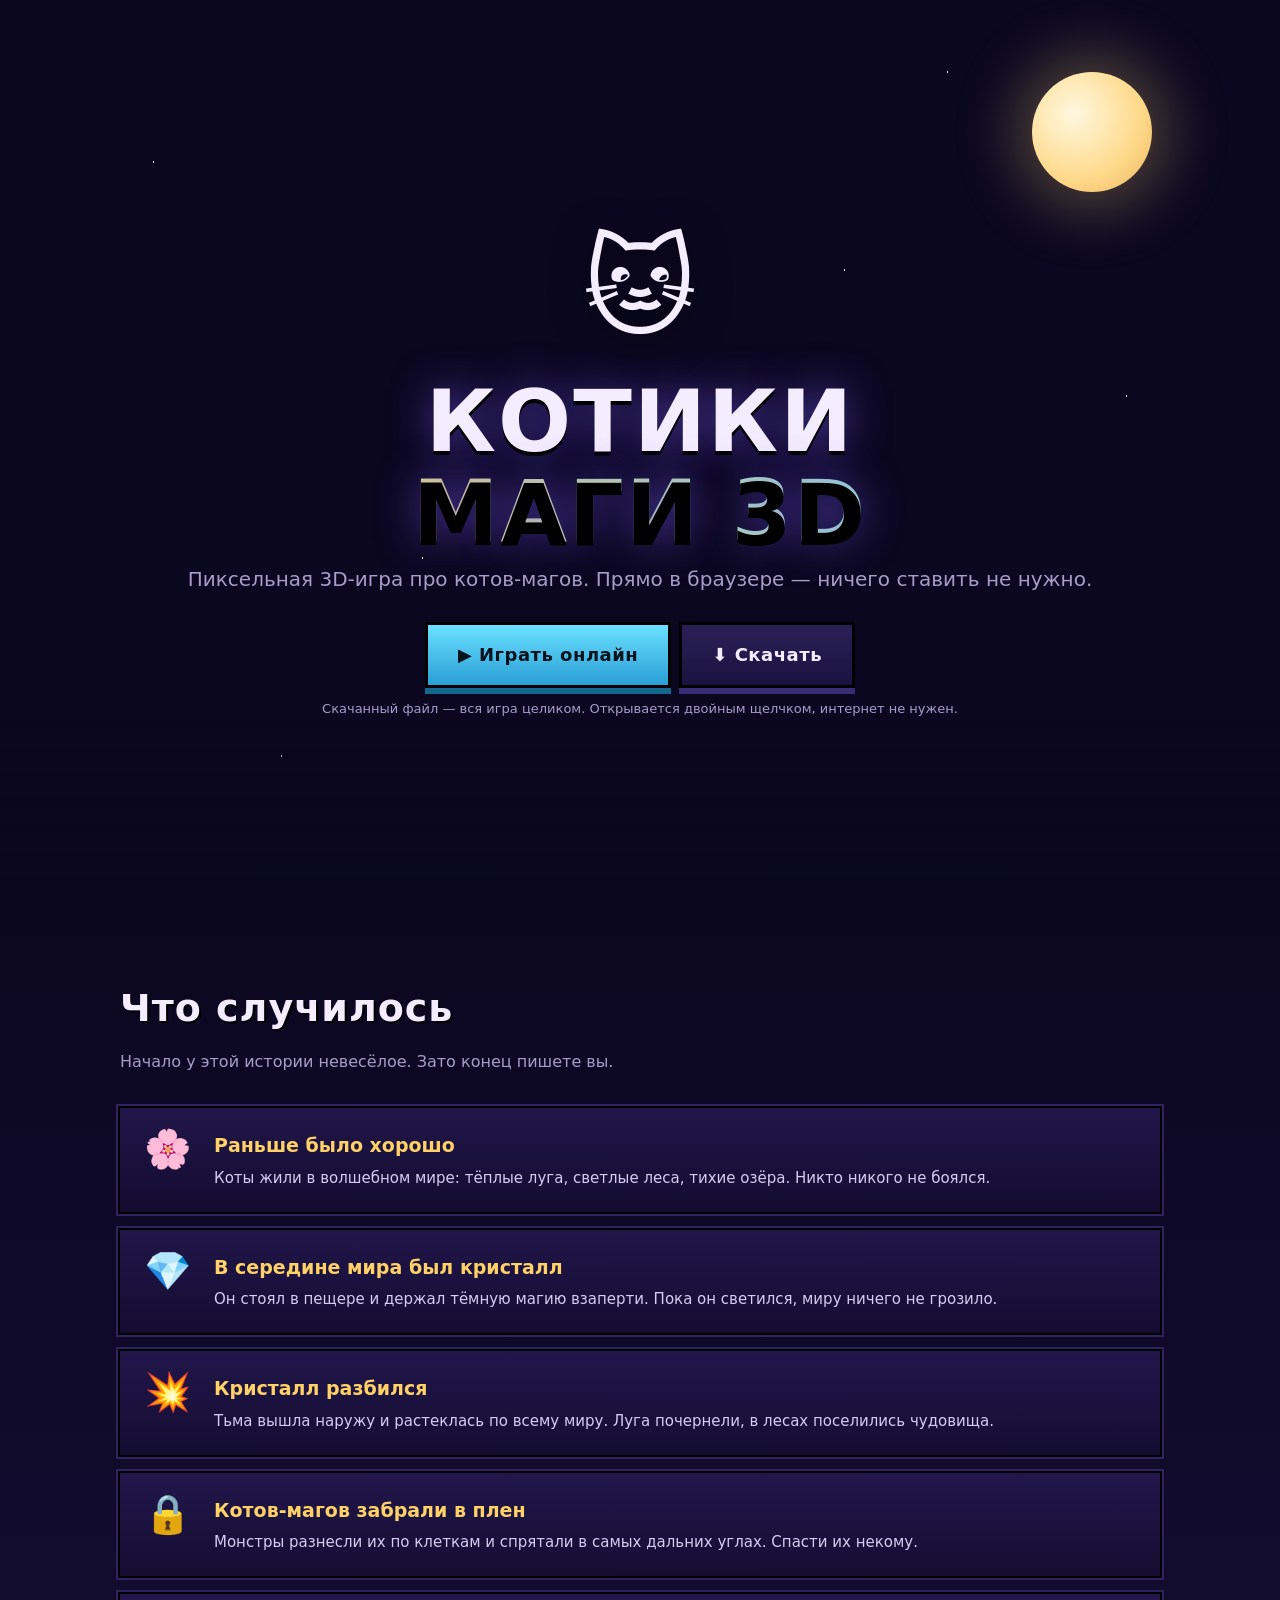
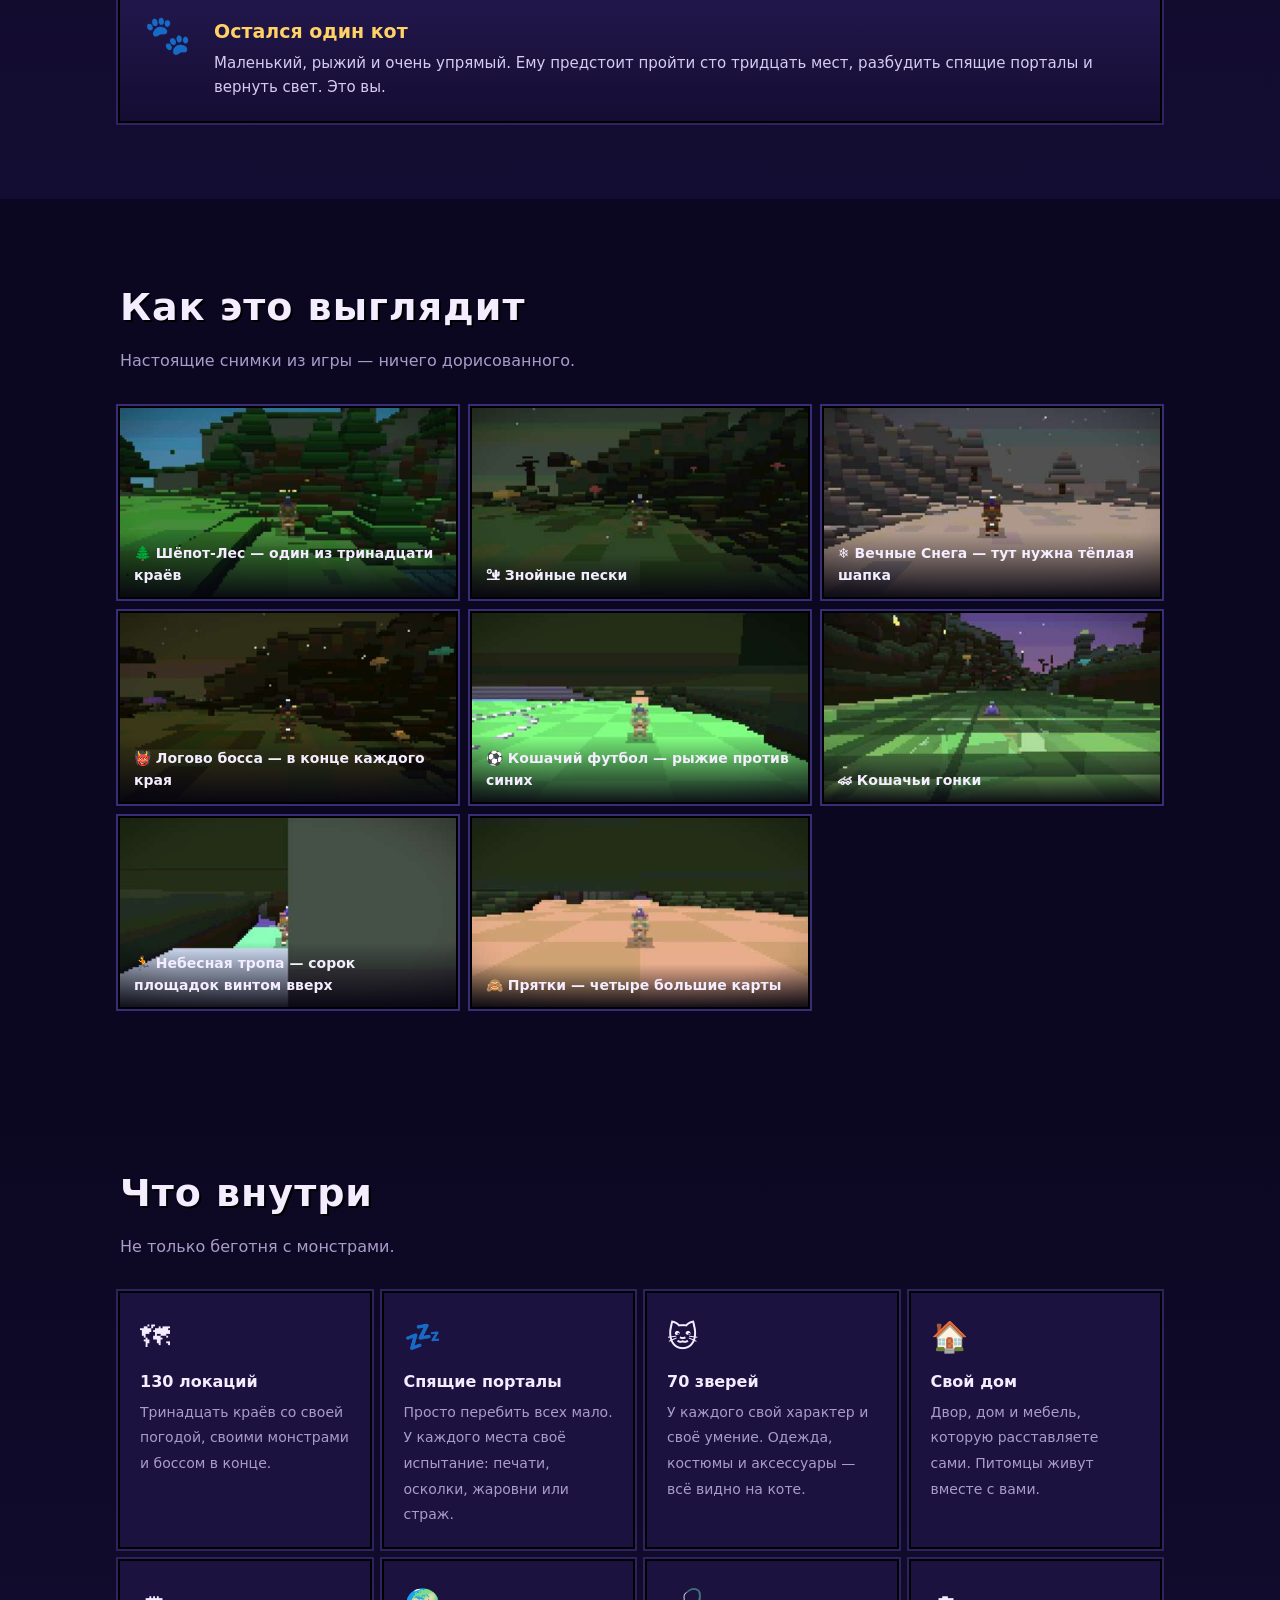
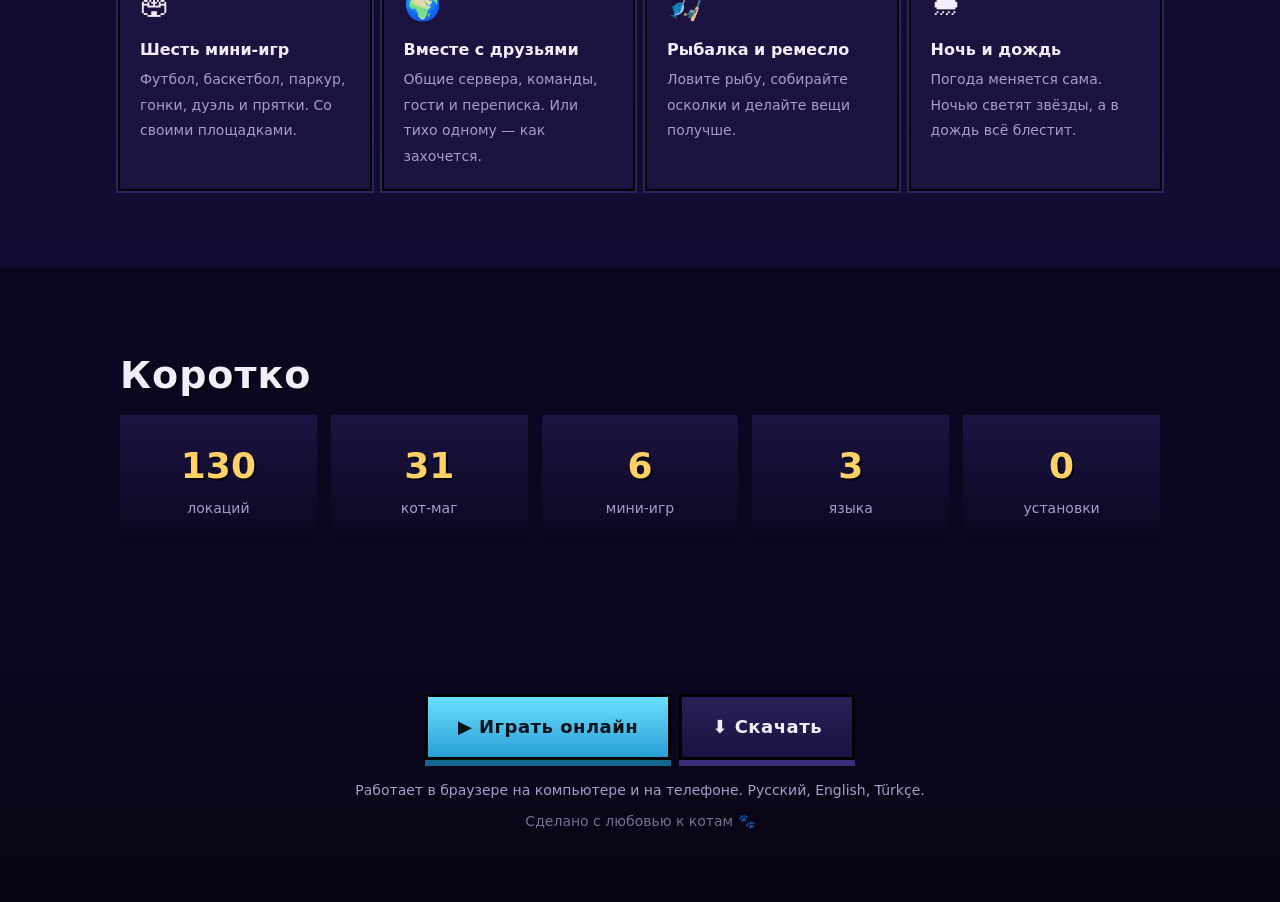
==== commit 74810eb8: "Add files via upload" ====
--- a/index.html
+++ b/index.html
@@ -240,7 +240,7 @@
         <span>Тринадцать краёв со своей погодой, своими монстрами и боссом в конце.</span></div>
       <div class="плитка едет"><div class="зн">💤</div><b>Спящие порталы</b>
         <span>Просто перебить всех мало. У каждого места своё испытание: печати, осколки, жаровни или страж.</span></div>
-      <div class="плитка едет"><div class="зн">🐱</div><b>31 кот</b>
+      <div class="плитка едет"><div class="зн">🐱</div><b>70 зверей</b>
         <span>У каждого свой характер и своё умение. Одежда, костюмы и аксессуары — всё видно на коте.</span></div>
       <div class="плитка едет"><div class="зн">🏠</div><b>Свой дом</b>
         <span>Двор, дом и мебель, которую расставляете сами. Питомцы живут вместе с вами.</span></div>
